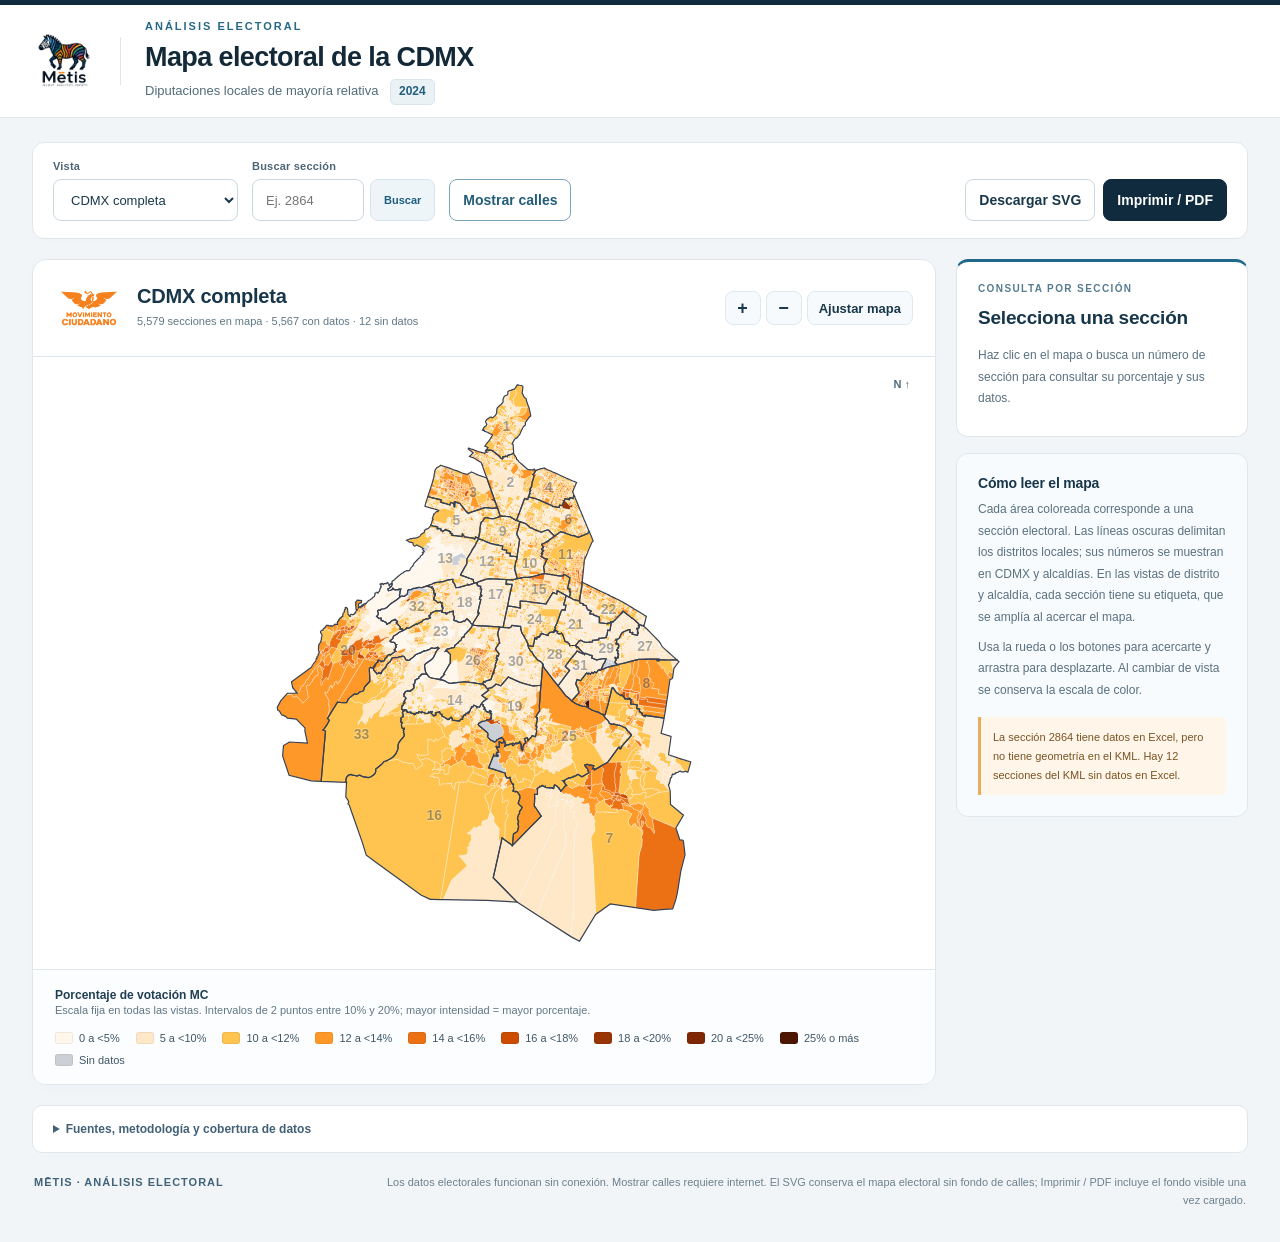
==== mapa-electoral.html @ 90e771ff "Update mapa-electoral.html" ====
<!doctype html>
<html lang="es"><head><meta charset="utf-8"><meta name="viewport" content="width=device-width, initial-scale=1"><title>Metis · Mapa electoral CDMX 2024</title>
<style>
:root{font-family:Inter,'Segoe UI',Arial,sans-serif;color:#142938;background:#f2f5f7;font-size:14px;font-synthesis:none;--navy:#102b3d;--blue:#22688d;--orange:#f5821f;--line:#dfe7ed}*{box-sizing:border-box}body{margin:0}button,input,select{font:inherit}button{cursor:pointer}button,select,input{border:1px solid #cbd8e1;background:#fff;color:#19384b;border-radius:8px;min-height:42px;padding:10px 13px}button{font-weight:600;transition:background .15s,border-color .15s}button:hover{background:#edf4f8;border-color:#8caebf}button:focus-visible,input:focus-visible,select:focus-visible,summary:focus-visible{outline:3px solid #3281a8;outline-offset:3px}button:disabled{opacity:.6;cursor:wait}[hidden]{display:none!important}
.app-header{background:#fff;border-top:5px solid var(--navy);border-bottom:1px solid var(--line)}.header-inner{max-width:1680px;margin:auto;padding:12px 32px;display:flex;justify-content:space-between;align-items:center;gap:24px}.brand-group{display:flex;align-items:center;gap:24px;min-width:0}.metis-logo{width:64px;height:64px;object-fit:contain;flex-shrink:0}.brand-divider{width:1px;height:48px;background:var(--line)}.eyebrow{font-size:11px;font-weight:700;letter-spacing:2px;color:#276887}h1{font-size:27px;font-weight:650;letter-spacing:-.6px;margin:8px 0 6px;line-height:1.2}p{line-height:1.65;color:#526c7a;margin:8px 0}.header-title p{font-size:13px;margin:0}.year-tag{display:inline-block;background:#eaf2f6;border:1px solid #d8e7ee;color:#245f7e;border-radius:5px;font-weight:650;font-size:12px;padding:2px 8px;margin-left:8px}.client-brand{display:flex;flex-direction:column;align-items:center;flex-shrink:0}.client-brand img{width:134px;height:102px;object-fit:cover}.client-brand span{font-size:9px;letter-spacing:1.6px;color:#6b7d89;font-weight:650}
.shell{max-width:1680px;margin:auto;padding:24px 32px 12px}.controls{display:flex;align-items:end;gap:14px;flex-wrap:wrap;background:#fff;border:1px solid var(--line);border-radius:12px;padding:17px 20px;margin-bottom:20px;box-shadow:0 2px 5px #19384b03}label{display:flex;flex-direction:column;gap:7px;font-size:11px;font-weight:650;color:#4d6575;letter-spacing:.2px}select{min-width:185px;font-size:13px;font-weight:500;max-width:100%}input{font-size:13px;font-weight:500}#search{width:112px}.search{display:flex;gap:6px}#search-btn{background:#eef5f9;border-color:#d7e5ee;color:#1c5d80}.control-actions{display:flex;gap:8px;margin-left:auto;flex-wrap:wrap}#print{background:var(--navy);border-color:var(--navy);color:#fff}#print:hover{background:#225269}#export{background:transparent}#streets-toggle{background:#fff;border-color:#7ca4b8;color:#235c79}#streets-toggle[aria-pressed="true"]{background:#e6f1f7;border-color:#2b789c;color:#174d69}#street-controls{min-width:165px}#street-controls .opacity-caption{display:flex;gap:6px;align-items:center}#opacity-value{color:#1e668b;font-variant-numeric:tabular-nums}#color-opacity{width:175px;min-height:18px;padding:0;accent-color:#22688d}
.layout{display:grid;grid-template-columns:minmax(0,1fr) 292px;gap:20px;align-items:start}.map-panel{background:#fff;border:1px solid var(--line);border-radius:14px;overflow:hidden;box-shadow:0 4px 18px #102b3d04}.map-head{display:flex;justify-content:space-between;align-items:center;gap:16px;padding:18px 22px;border-bottom:1px solid var(--line)}h2{font-size:17px;font-weight:650;letter-spacing:-.2px;margin:0;color:#17364a}.map-head h2{font-size:20px}.small{font-size:11px;color:#607785;line-height:1.6}#coverage{margin-top:5px;font-variant-numeric:tabular-nums}.map-tools{display:flex;gap:5px;flex-shrink:0}.map-tools button{min-height:34px;padding:6px 11px;font-size:13px;background:#f7fafc;border-color:#e0e8ed}.map-tools #zoom-in,.map-tools #zoom-out{font-size:18px;line-height:1;width:36px}.canvas{position:relative;background:#fff}#map{display:block;position:relative;z-index:1;width:100%;height:clamp(560px,68vh,800px);touch-action:none;cursor:grab}#map:active{cursor:grabbing}#street-background{position:absolute;inset:0;pointer-events:none}.section{stroke:#f8f8f8;stroke-width:.35;vector-effect:non-scaling-stroke;fill-rule:evenodd}.section:hover,.section.selected{stroke:#102b3d;stroke-width:1.7}.district{fill:none;stroke:#374151;stroke-width:1.2;vector-effect:non-scaling-stroke;pointer-events:none;fill-rule:evenodd}.north{position:absolute;right:18px;top:16px;font-size:11px;font-weight:600;color:#536b7a;z-index:2;background:#ffffffdd;padding:5px 7px;border-radius:5px}.legend{padding:16px 22px 18px;border-top:1px solid var(--line);background:#fcfdfe}.legend-title{font-size:12px;font-weight:650;color:#203f53}.legend-items{display:flex;flex-wrap:wrap;gap:10px 16px;margin-top:12px;font-size:11px;color:#3f5767}.legend-items span{display:flex;gap:6px;align-items:center;white-space:nowrap}.swatch{width:18px;height:12px;border-radius:3px;display:inline-block;border:1px solid #00000010}
.side{display:flex;flex-direction:column;gap:16px}.box{background:#fff;border:1px solid var(--line);border-radius:12px;padding:21px}.section-card{border-top:3px solid #22688d}.section-kicker{font-size:10px;letter-spacing:1.4px;color:#557b92;font-weight:650;display:block;margin-bottom:13px}.section-card h2{font-size:19px}.value{font-size:42px;line-height:1.15;letter-spacing:-1.5px;font-weight:650;color:#c15711;margin:18px 0 7px;font-variant-numeric:tabular-nums}.detail-line{display:flex;justify-content:space-between;gap:12px;padding:12px 0;border-bottom:1px solid #edf1f4;font-size:12px;color:#5c7281}.detail-line strong{text-align:right;color:#213f52;font-weight:600;font-variant-numeric:tabular-nums}.detail-line:last-child{border:0}.hint{font-size:12px;color:#5a7180;line-height:1.8}.empty-detail{padding:16px 0 5px}.empty-detail .hint{margin:0}.help-box{background:#f8fbfd}.help-box h2{font-size:14px}.warning{background:#fff6e9;border-left:3px solid #e6ac5f;color:#795325;border-radius:0 6px 6px 0;padding:11px 12px;margin-top:16px;font-size:11px;line-height:1.7}.street-credit{position:absolute;right:6px;bottom:5px;background:#fffffff0;padding:4px 7px;font-size:10px;line-height:1.5;color:#263442;z-index:2;max-width:100%}.street-credit a{color:#245478}.street-info{font-size:11px;line-height:1.5;padding:9px 22px;background:#edf5f9;color:#315a70}.street-info button{padding:3px 7px;min-height:26px;margin-left:6px;font-size:11px}
details{margin-top:20px;background:#fff;border:1px solid var(--line);border-radius:10px;padding:16px 20px}summary{cursor:pointer;font-size:12px;font-weight:600;color:#426177}details p{font-size:12px;line-height:1.8;max-width:1150px}footer{display:flex;justify-content:space-between;gap:24px;align-items:start;padding:20px 2px;font-size:11px;line-height:1.7;color:#6c818f}footer .footer-brand{white-space:nowrap;font-weight:650;letter-spacing:1px;color:#426378}footer .footer-note{max-width:860px;text-align:right}
@media(min-width:1500px){.header-inner,.shell{padding-left:40px;padding-right:40px}.layout{grid-template-columns:minmax(0,1fr) 310px}}@media(max-width:1150px){.control-actions{margin-left:0}.header-inner,.shell{padding-left:22px;padding-right:22px}.layout{grid-template-columns:minmax(0,1fr) 260px}.brand-group{gap:16px}h1{font-size:24px}.metis-logo{width:60px;height:60px}}@media(max-width:900px){.layout{grid-template-columns:1fr}.side{display:grid;grid-template-columns:1fr 1fr}.client-brand img{width:108px;height:88px}#map{height:560px}.map-head h2{font-size:19px}}@media(max-width:620px){.header-inner{padding:14px 16px;gap:10px}.brand-group{gap:12px}.brand-divider{display:none}.metis-logo{width:54px;height:54px}.eyebrow{font-size:9px;letter-spacing:1px}h1{font-size:18px;letter-spacing:-.2px}.header-title p{font-size:11px}.year-tag{margin-left:0;margin-top:4px}.client-brand{display:none}.shell{padding:15px 14px}.controls{padding:15px;gap:14px}.controls>label,select{width:100%}.controls .search input{flex:1;width:auto}.control-actions{width:100%}.control-actions button{flex:1;font-size:12px}.controls #street-controls{width:100%}#color-opacity{width:100%}.side{display:flex}.map-head{padding:16px;align-items:start;flex-direction:column;gap:12px}#map{height:480px}.legend{padding:15px}.legend-items{gap:10px 12px}.box{padding:19px}.street-credit{font-size:9px}footer{flex-direction:column;gap:8px}footer .footer-note{text-align:left}}@media print{body{background:#fff}.header-inner{padding:4px 10px}.metis-logo{width:64px;height:64px}.client-brand{display:flex}.client-brand img{width:100px;height:80px}.brand-divider{height:50px}h1{font-size:21px}.shell{padding:0}.controls,.map-tools,details,footer,.side{display:none}.layout{display:block}.map-panel{border:0;box-shadow:none}.map-head{padding:10px 15px}#map{height:680px}.legend{break-inside:avoid}.app-header{border-top:3px solid #102b3d}*{-webkit-print-color-adjust:exact;print-color-adjust:exact}}
.map-heading{display:flex;align-items:center;gap:14px;min-width:0}.map-heading>div{min-width:0}.map-heading #mc-logo{width:68px;height:60px;object-fit:cover;flex-shrink:0}@media(max-width:620px){.map-heading{gap:10px}.map-heading #mc-logo{width:56px;height:50px}.map-heading h2{font-size:18px}}@media print{.map-heading #mc-logo{width:56px;height:48px}}

/* Distribución del mapa dentro de Metis. */
html.metis-embedded .app-header{display:none}
html.metis-embedded .shell{max-width:none;width:100%;height:100vh;height:100dvh;display:flex;flex-direction:column;padding:12px 14px 8px}
html.metis-embedded .controls{flex-shrink:0;margin-bottom:12px;padding:12px 14px;gap:10px}
html.metis-embedded .layout{flex:1;min-height:0;grid-template-columns:minmax(0,1fr) 258px;gap:12px;align-items:stretch}
html.metis-embedded .map-panel{display:flex;flex-direction:column;min-height:0}
html.metis-embedded .map-head{flex-shrink:0;padding:12px 16px}
html.metis-embedded .canvas{flex:1;min-height:0}
html.metis-embedded #map{height:100%;min-height:0}
html.metis-embedded .legend{flex-shrink:0;padding:10px 16px}
html.metis-embedded .legend-items{margin-top:8px;gap:7px 12px}
html.metis-embedded .side{height:100%;overflow-y:auto;min-height:0}
html.metis-embedded .box{padding:17px}
html.metis-embedded .shell>details{flex-shrink:0;margin-top:8px;padding:10px 14px;max-height:24vh;overflow-y:auto}
html.metis-embedded footer{display:none}
@media(max-width:1050px),(max-height:650px){html.metis-embedded .shell{height:auto;min-height:100vh}html.metis-embedded .layout{display:grid;grid-template-columns:1fr;flex:none}html.metis-embedded .canvas{flex:none;min-height:430px}html.metis-embedded #map{height:60vh;min-height:430px}html.metis-embedded .side{height:auto;display:grid;grid-template-columns:1fr 1fr;overflow:visible}html.metis-embedded .shell>details{max-height:none}}
@media(max-width:620px){html.metis-embedded .shell{padding:10px}html.metis-embedded .side{display:flex}html.metis-embedded .map-head{flex-direction:column}}
@media print{html.metis-embedded .app-header{display:block}html.metis-embedded .shell{height:auto;display:block;padding:0}html.metis-embedded .layout{display:block}html.metis-embedded .canvas{min-height:0}html.metis-embedded #map{height:680px}html.metis-embedded .side,html.metis-embedded .shell>details{display:none}}
</style><script>if(new URLSearchParams(location.search).get("integrado")==="1")document.documentElement.classList.add("metis-embedded");</script></head><body>
<header class="app-header"><div class="header-inner"><div class="brand-group"><img id="metis-logo" class="metis-logo" src="[data-uri]" alt="Metis · Insight, Analytics, Growth"><div class="brand-divider"></div><div class="header-title"><span class="eyebrow">ANÁLISIS ELECTORAL</span><h1>Mapa electoral de la CDMX</h1><p>Diputaciones locales de mayoría relativa <span class="year-tag">2024</span></p></div></div></div></header>
<main class="shell">
<div class="controls">
<label>Vista<select id="mode"><option value="city">CDMX completa</option><option value="district">Distrito local</option><option value="borough">Alcaldía</option></select></label>
<label id="territory-wrap" hidden>Territorio<select id="territory"></select></label>
<label>Buscar sección<div class="search"><input id="search" type="number" min="1" step="1" placeholder="Ej. 2864" aria-label="Número de sección"><button id="search-btn">Buscar</button></div></label>
<button id="streets-toggle" aria-pressed="false">Mostrar calles</button><label id="street-controls" hidden><span class="opacity-caption">Intensidad del color <span id="opacity-value">45%</span></span><input id="color-opacity" type="range" min="0" max="100" value="45" step="5" aria-label="Intensidad del color electoral"></label><div class="control-actions"><button id="export">Descargar SVG</button><button id="print">Imprimir / PDF</button></div>
</div>
<div class="layout"><section class="map-panel">
<div class="map-head"><div class="map-heading"><img id="mc-logo" src="[data-uri]" alt="Movimiento Ciudadano"><div><h2 id="map-title">CDMX completa</h2><div class="small" id="coverage"></div></div></div><div class="map-tools"><button id="zoom-in" aria-label="Acercar">+</button><button id="zoom-out" aria-label="Alejar">−</button><button id="reset">Ajustar mapa</button></div></div>
<div class="canvas"><div id="street-background" hidden aria-hidden="true"></div><svg id="map" xmlns="http://www.w3.org/2000/svg" role="img" aria-label="Mapa de secciones electorales coloreadas según el porcentaje de la columna K"><defs><clipPath id="borough-clip" clipPathUnits="userSpaceOnUse"></clipPath></defs><g id="sections"></g><g id="districts"></g><g id="labels"></g></svg><span class="north">N ↑</span><span id="street-credit" class="street-credit" hidden><a href="https://openfreemap.org/" target="_blank" rel="noopener">OpenFreeMap</a> · © <a href="https://openmaptiles.org/" target="_blank" rel="noopener">OpenMapTiles</a> · Datos © <a href="https://www.openstreetmap.org/copyright" target="_blank" rel="noopener">OpenStreetMap contributors</a></span></div><div id="street-info" class="street-info" hidden><span id="street-status" role="status">Acércate para leer los nombres de las calles.</span><button id="retry-streets" hidden>Reintentar</button></div>
<div class="legend"><strong class="legend-title">Porcentaje de votación MC</strong><div class="small">Escala fija en todas las vistas. Intervalos de 2 puntos entre 10% y 20%; mayor intensidad = mayor porcentaje.</div><div class="legend-items" id="legend"></div></div>
</section><aside class="side">
<section class="box section-card" aria-live="polite"><span class="section-kicker">CONSULTA POR SECCIÓN</span><h2 id="detail-title">Selecciona una sección</h2><div id="detail" class="empty-detail"><p class="hint">Haz clic en el mapa o busca un número de sección para consultar su porcentaje y sus datos.</p></div></section>
<section class="box help-box"><h2>Cómo leer el mapa</h2><p class="hint">Cada área coloreada corresponde a una sección electoral. Las líneas oscuras delimitan los distritos locales; sus números se muestran en CDMX y alcaldías. En las vistas de distrito y alcaldía, cada sección tiene su etiqueta, que se amplía al acercar el mapa.</p><p class="hint">Usa la rueda o los botones para acercarte y arrastra para desplazarte. Al cambiar de vista se conserva la escala de color.</p><div class="warning">La sección 2864 tiene datos en Excel, pero no tiene geometría en el KML. Hay 12 secciones del KML sin datos en Excel.</div></section>
</aside></div>
<details><summary>Fuentes, metodología y cobertura de datos</summary>
<p><b>Datos:</b> 2024_SEE_DIP_LOC_MR_CDMX_SEC.xlsx, hoja 2024_SEE_DIP_LOC_MR_CDMX_SEC. Sección: columna E. Valor del color: columna K, sin modificar. Los valores están expresados en puntos porcentuales: 6.73 significa 6.73%, no 673%.</p>
<p><b>Definición:</b> en las filas con votos válidos, K coincide con G ÷ H × 100 (PARTIDO ÷ NUM_VOTOS_VALIDOS). La columna G corresponde a Votos MC, según la identificación proporcionada por el usuario.</p>
<p><b>Geometría:</b> SECCION_ELECTORAL_PJ.kml y DISTRITO LOCAL.json. El KML incluye un campo de padrón con fecha 31/01/2025. Se usa la cartografía suministrada y no se presupone una equivalencia histórica completa con 2024. En las 5,567 secciones emparejadas coinciden el distrito local y la alcaldía de ambas fuentes.</p>
<p><b>Cobertura:</b> 5,568 filas únicas en Excel y 5,579 secciones únicas en KML. Coinciden 5,567 (99.98% de las filas del Excel). Sin geometría: 2864. Sin datos en Excel: 3178, 3895, 4002, 4989, 4992, 4993, 5545, 5626, 5627, 5628, 5629, 5630. El gris indica ausencia de datos, no cero votos.</p>
<p><b>Caso particular:</b> la sección 2497 tiene K = 0, pero también cero votos válidos y cero votos totales. Se conserva el cero de la columna K y se advierte al consultar esa sección.</p>
<p><b>Calles:</b> fondo servido por OpenFreeMap con datos de OpenStreetMap, cargado únicamente al activarlo y para el área visible. Acércate para leer nombres de calles y ajusta la intensidad del color. Es una referencia geográfica actual, no cartografía histórica de 2024. La posición de los límites electorales se mantiene según los archivos suministrados.</p><p><b>Vistas:</b> CDMX completa, distrito local o alcaldía muestran porcentajes por sección. No se promedian ni se agregan porcentajes. Las etiquetas se sitúan dentro de los polígonos. En alcaldías, los límites distritales se recortan al territorio seleccionado. Los límites de distrito proceden del JSON; la pertenencia territorial de cada sección procede del KML, contrastada con el Excel.</p>
</details><footer><span class="footer-brand">MĒTIS · ANÁLISIS ELECTORAL</span><span class="footer-note">Los datos electorales funcionan sin conexión. Mostrar calles requiere internet. El SVG conserva el mapa electoral sin fondo de calles; Imprimir / PDF incluye el fondo visible una vez cargado.</span></footer>
</main>
<script>
const DATA=[{"s":1,"d":5,"a":2,"name":"Azcapotzalco","k":6.728971962616822,"v":36,"valid":535,"total":549,"ln":777,"p":"M241.179,140.110L242.037,140.147L243.837,140.239L243.821,140.336L243.805,140.433L243.699,141.053L243.583,141.733L241.841,141.469L240.877,141.306L240.990,140.605L241.032,140.344L241.028,140.295L241.019,140.192L240.985,140.123L241.179,140.110Z","b":[240.8770276218064,140.11001339875656,243.83743544861147,141.73301601399726],"c":[242.97591,140.91573],"r":0.71715,"area":3.778708724788885},{"s":2,"d":5,"a":2,"name":"Azcapotzalco","k":8.885754583921015,"v":63,"valid":709,"total":732,"ln":1001,"p":"M243.837,140.239L245.567,140.416L247.342,140.586L247.326,140.685L247.309,140.784L247.227,141.274L247.170,141.612L247.058,142.276L246.474,142.196L245.315,142.018L244.932,141.963L243.583,141.733L243.699,141.053L243.805,140.433L243.821,140.336L243.837,140.239Z","b":[243.58332311651054,140.23865312309863,247.34226761920297,142.27645850224872],"c":[246.35848,141.33097],"r":0.83555,"area":5.7040594946811325},{"s":3,"d":5,"a":2,"name":"Azcapotzalco","k":10.875706214689265,"v":77,"valid":708,"total":719,"ln":1008,"p":"M247.342,140.586L249.123,140.693L250.020,140.603L250.004,140.707L249.987,140.812L249.911,141.297L249.795,142.032L249.689,142.705L248.811,142.562L248.148,142.454L247.822,142.401L247.058,142.276L247.170,141.612L247.227,141.274L247.309,140.784L247.326,140.685L247.342,140.586Z","b":[247.05803782700286,140.58604776372886,250.01993930020205,142.70453704561805],"c":[248.88609,141.62215],"r":0.93936,"area":4.973528247504873},{"s":4,"d":5,"a":2,"name":"Azcapotzalco","k":8.75,"v":63,"valid":720,"total":739,"ln":1038,"p":"M250.936,140.511L250.920,140.614L250.903,140.717L250.785,141.439L250.667,142.161L250.554,142.851L250.442,143.576L250.330,144.300L249.457,144.161L248.584,144.021L248.698,143.292L248.811,142.562L249.689,142.705L249.795,142.032L249.911,141.297L249.987,140.812L250.004,140.707L250.020,140.603L250.936,140.511Z","b":[248.58432459130597,140.51082756820688,250.93637638020994,144.30029742170154],"c":[249.70854,143.44915],"r":0.74246,"area":4.591294958303479},{"s":5,"d":5,"a":2,"name":"Azcapotzalco","k":5.434782608695652,"v":20,"valid":368,"total":377,"ln":1105,"p":"M250.936,140.511L252.702,140.587L253.903,140.664L254.096,140.676L254.136,140.785L254.177,140.894L253.980,140.878L252.680,140.778L252.612,141.149L252.521,141.648L252.433,142.131L252.345,142.613L252.239,143.114L251.397,142.983L250.554,142.851L250.667,142.161L250.785,141.439L250.903,140.717L250.920,140.614L250.936,140.511Z","b":[250.5540735612044,140.51082756820688,254.1768866348093,143.1143998579646],"c":[251.67205,141.43052],"r":0.87422,"area":4.593055256755179},{"s":6,"d":5,"a":2,"name":"Azcapotzalco","k":9.177215189873417,"v":58,"valid":632,"total":651,"ln":911,"p":"M250.554,142.851L251.397,142.983L252.239,143.114L252.161,143.598L252.080,144.099L252.066,144.182L252.001,144.587L251.404,144.812L251.141,144.912L251.100,144.929L251.037,144.975L250.536,145.374L250.165,145.316L249.296,145.178L249.373,144.693L249.457,144.161L250.330,144.300L250.442,143.576L250.554,142.851Z","b":[249.2958195582986,142.85113421481947,252.23900779970165,145.37430613281322],"c":[251.25028,143.90578],"r":0.84939,"area":4.37748667060805},{"s":7,"d":5,"a":2,"name":"Azcapotzalco","k":8,"v":40,"valid":500,"total":507,"ln":741,"p":"M247.058,142.276L247.822,142.401L248.148,142.454L248.811,142.562L248.698,143.292L248.584,144.021L248.509,144.562L247.508,144.401L246.757,144.268L246.832,143.774L246.948,143.007L247.058,142.276Z","b":[246.75745941200944,142.27645850224872,248.81105973361173,144.56151576063712],"c":[247.79319,143.33865],"r":0.88545,"area":3.5843482735472207},{"s":8,"d":5,"a":2,"name":"Azcapotzalco","k":10.780669144981413,"v":87,"valid":807,"total":826,"ln":1128,"p":"M243.583,141.733L244.932,141.963L245.315,142.018L246.474,142.196L247.058,142.276L246.948,143.007L246.832,143.774L246.212,143.685L245.656,143.639L245.084,143.609L244.512,143.579L244.217,143.564L244.044,143.561L243.545,143.554L243.287,143.481L243.464,142.440L243.479,142.356L243.583,141.733Z","b":[243.28716502320447,141.73301601399726,247.05803782700286,143.77402872472885],"c":[244.28144,142.7167],"r":0.8492,"area":5.737346724847157},{"s":9,"d":5,"a":2,"name":"Azcapotzalco","k":8.17717206132879,"v":48,"valid":587,"total":603,"ln":857,"p":"M240.877,141.306L241.841,141.469L243.583,141.733L243.479,142.356L243.161,142.430L241.682,142.887L241.618,142.907L241.393,142.977L240.810,143.157L240.799,142.779L240.794,142.579L240.829,142.025L240.877,141.306Z","b":[240.79390009640633,141.30560883018188,243.58332311651054,143.1568351807946],"c":[241.55663,142.16584],"r":0.72632,"area":3.2999876527646848},{"s":10,"d":5,"a":2,"name":"Azcapotzalco","k":10.426296866974834,"v":203,"valid":1947,"total":1984,"ln":2705,"p":"M240.922,140.121L240.985,140.123L241.019,140.192L241.028,140.295L241.032,140.344L240.990,140.605L240.877,141.306L240.829,142.025L240.794,142.579L240.799,142.779L240.810,143.157L240.797,143.980L240.788,144.553L240.780,145.064L240.696,145.056L240.613,145.048L240.083,144.995L239.585,144.925L239.270,144.905L239.079,144.937L238.954,144.992L238.818,145.109L238.667,145.250L238.558,145.419L238.504,145.572L238.469,145.716L238.449,145.834L238.465,146.030L238.504,146.210L238.629,146.640L238.039,145.587L237.900,145.317L237.787,145.052L237.608,144.632L236.980,142.917L236.957,142.848L236.845,142.506L236.533,141.733L236.493,141.634L236.453,141.536L236.511,141.516L236.636,141.473L237.043,141.334L237.430,141.201L237.811,141.071L238.218,140.945L238.607,140.799L240.126,140.318L240.495,140.201L240.922,140.121Z","b":[236.45296979731256,140.12071165403904,241.032181525199,146.64021151525958],"c":[238.90811,142.70559],"r":1.88355,"area":16.771934552689345},{"s":11,"d":5,"a":2,"name":"Azcapotzalco","k":13.596491228070175,"v":62,"valid":456,"total":467,"ln":638,"p":"M236.453,141.536L236.493,141.634L236.533,141.733L236.845,142.506L236.957,142.848L236.980,142.917L236.792,143.007L236.737,143.034L236.192,143.332L235.708,143.603L236.571,145.169L237.052,144.905L237.407,144.710L237.633,145.143L237.173,145.408L236.773,145.628L236.305,145.885L236.067,145.445L235.829,145.005L235.599,144.580L235.246,143.927L235.210,143.860L234.583,144.171L234.000,142.597L233.956,142.476L233.927,142.399L236.408,141.551L236.453,141.536Z","b":[233.92724699230882,141.53556309428313,237.63259426270622,145.88535466426038],"c":[235.09177,142.95434],"r":0.89483,"area":6.317070504035655},{"s":12,"d":5,"a":2,"name":"Azcapotzalco","k":10.250569476082005,"v":45,"valid":439,"total":446,"ln":618,"p":"M233.927,142.399L233.956,142.476L234.000,142.597L234.583,144.171L233.698,144.640L233.161,144.546L232.688,144.463L232.159,144.370L231.621,144.275L231.158,144.194L230.627,144.101L230.088,144.007L230.094,143.950L230.075,143.877L230.048,143.771L230.026,143.689L230.473,143.542L230.767,143.444L233.927,142.399Z","b":[230.02648578579965,142.39871101755853,234.58281343010867,144.63990022796133],"c":[233.34584,143.5994],"r":0.95726,"area":5.711264734760334},{"s":13,"d":5,"a":2,"name":"Azcapotzalco","k":7.352941176470588,"v":60,"valid":816,"total":822,"ln":1006,"p":"M230.026,143.689L230.048,143.771L230.075,143.877L230.094,143.950L230.088,144.007L229.916,145.631L230.363,145.713L230.439,145.727L230.539,145.745L230.978,145.826L231.446,145.911L231.882,145.991L231.988,146.010L232.058,146.023L231.871,147.588L231.721,147.562L231.276,147.484L230.810,147.403L230.331,147.319L230.197,147.296L229.741,147.216L229.273,147.135L228.819,147.055L228.654,147.026L228.216,146.950L227.741,146.867L227.844,145.982L227.864,145.901L227.922,145.583L228.250,144.782L228.119,144.528L228.032,144.556L227.093,144.857L227.064,144.762L227.035,144.667L227.733,144.439L228.034,144.341L230.026,143.689Z","b":[227.0345457101115,143.68942746587345,232.05815451311196,147.58795929197368],"c":[228.92821,146.00173],"r":1.0548,"area":9.623725347599247},{"s":14,"d":5,"a":2,"name":"Azcapotzalco","k":6.713780918727915,"v":38,"valid":566,"total":576,"ln":726,"p":"M230.088,144.007L230.627,144.101L231.158,144.194L231.621,144.275L232.159,144.370L232.688,144.463L233.161,144.546L233.698,144.640L233.516,146.291L233.409,146.271L232.979,146.192L232.511,146.106L232.058,146.023L231.988,146.010L231.882,145.991L231.446,145.911L230.978,145.826L230.539,145.745L230.439,145.727L230.363,145.713L229.916,145.631L230.088,144.007Z","b":[229.91590124730976,144.0066243550209,233.69818566641243,146.29077133025567],"c":[232.66397,145.29644],"r":0.82419,"area":6.017945943356608},{"s":15,"d":5,"a":2,"name":"Azcapotzalco","k":6.906906906906907,"v":46,"valid":666,"total":676,"ln":836,"p":"M233.698,144.640L234.153,145.367L234.243,145.509L234.434,145.814L234.693,146.228L234.725,146.279L234.863,146.500L234.948,146.636L235.205,147.045L235.221,147.072L235.340,147.260L235.228,148.174L235.075,148.147L234.761,148.093L234.722,148.086L234.528,148.052L233.970,147.955L233.411,147.856L233.247,147.828L232.815,147.753L232.337,147.669L231.871,147.588L232.058,146.023L232.511,146.106L232.979,146.192L233.409,146.271L233.516,146.291L233.698,144.640Z","b":[231.87081112330077,144.63990022796133,235.33952522750212,148.17421640071916],"c":[234.08838,147.02832],"r":0.93267,"area":6.305988197229453},{"s":16,"d":5,"a":2,"name":"Azcapotzalco","k":11.467324290998768,"v":93,"valid":811,"total":836,"ln":1076,"p":"M235.210,143.860L235.246,143.927L235.599,144.580L235.829,145.005L236.067,145.445L236.305,145.885L236.530,146.329L235.945,146.661L235.221,147.072L235.205,147.045L234.948,146.636L234.863,146.500L234.725,146.279L234.693,146.228L234.434,145.814L234.243,145.509L234.153,145.367L233.698,144.640L234.583,144.171L235.210,143.860Z","b":[233.69818566641243,143.86036891144977,236.5295000325034,147.07155989917737],"c":[234.88178,144.98303],"r":0.82095,"area":4.5619284708445775},{"s":17,"d":5,"a":2,"name":"Azcapotzalco","k":9.523809523809524,"v":44,"valid":462,"total":476,"ln":648,"p":"M236.980,142.917L237.608,144.632L237.787,145.052L237.900,145.317L238.039,145.587L237.909,145.656L237.879,145.672L237.833,145.697L237.441,145.906L237.050,146.116L236.557,146.380L236.530,146.329L236.305,145.885L236.773,145.628L237.173,145.408L237.633,145.143L237.407,144.710L237.052,144.905L236.571,145.169L235.708,143.603L236.192,143.332L236.737,143.034L236.792,143.007L236.980,142.917Z","b":[235.7077068242006,142.91709356466163,238.03878568359949,146.37965801004975],"c":[236.62302,143.88418],"r":0.66583,"area":3.3953760436415905},{"s":18,"d":5,"a":2,"name":"Azcapotzalco","k":9.6,"v":60,"valid":625,"total":635,"ln":850,"p":"M243.479,142.356L243.464,142.440L243.287,143.481L243.545,143.554L244.044,143.561L244.217,143.564L244.512,143.579L245.084,143.609L245.656,143.639L245.503,144.599L245.497,144.636L245.472,144.790L245.469,144.810L245.465,144.837L245.433,145.036L244.872,144.908L244.312,144.781L243.849,144.675L243.560,144.609L243.157,144.518L242.820,144.441L242.715,144.417L242.400,144.345L241.969,144.247L241.523,144.145L241.445,144.127L240.797,143.980L240.810,143.157L241.393,142.977L241.618,142.907L241.682,142.887L243.161,142.430L243.479,142.356Z","b":[240.79701230340333,142.35601514938753,245.65631693090495,145.03603715095232],"c":[242.45791,143.5157],"r":0.82138,"area":6.569801899728191},{"s":19,"d":5,"a":2,"name":"Azcapotzalco","k":11.620294599018003,"v":71,"valid":611,"total":630,"ln":847,"p":"M245.656,143.639L246.212,143.685L246.832,143.774L246.757,144.268L247.508,144.401L248.509,144.562L248.432,145.047L248.316,145.781L248.298,145.897L248.291,145.943L248.285,145.979L248.282,146.002L248.276,146.039L248.269,146.079L247.803,146.032L247.629,145.893L247.323,145.695L246.602,145.229L246.021,144.853L245.982,145.070L245.964,145.170L245.433,145.036L245.465,144.837L245.469,144.810L245.472,144.790L245.497,144.636L245.503,144.599L245.656,143.639Z","b":[245.43310486200198,143.63892799543828,248.50914660571277,146.07924173363062],"c":[247.72211,145.12944],"r":0.68529,"area":4.016039608628489},{"s":20,"d":5,"a":2,"name":"Azcapotzalco","k":8.704883227176222,"v":41,"valid":471,"total":488,"ln":728,"p":"M248.584,144.021L249.457,144.161L249.373,144.693L249.296,145.178L250.165,145.316L250.109,145.683L250.044,146.098L250.030,146.193L250.015,146.288L249.927,146.861L249.059,146.726L249.144,146.195L248.269,146.079L248.276,146.039L248.282,146.002L248.285,145.979L248.291,145.943L248.298,145.897L248.316,145.781L248.432,145.047L248.509,144.562L248.584,144.021Z","b":[248.26936008270195,144.0213588988736,250.16529477530014,146.86054777735626],"c":[248.91234,145.59068],"r":0.559,"area":3.187306273750437},{"s":21,"d":5,"a":2,"name":"Azcapotzalco","k":9.200603318250376,"v":61,"valid":663,"total":690,"ln":1033,"p":"M252.001,144.587L252.844,144.735L252.374,146.130L252.293,146.384L252.656,146.432L252.658,146.514L252.662,146.611L252.198,146.554L251.734,146.498L251.389,146.456L250.821,146.386L250.746,146.377L250.418,146.337L250.015,146.288L250.030,146.193L250.044,146.098L250.109,145.683L250.165,145.316L250.536,145.374L251.037,144.975L251.100,144.929L251.141,144.912L251.404,144.812L252.001,144.587Z","b":[250.0150089215083,144.58694260865013,252.84413220011004,146.61081010613634],"c":[251.63954,145.63203],"r":0.84787,"area":3.793537152647332},{"s":22,"d":5,"a":2,"name":"Azcapotzalco","k":8.37138508371385,"v":55,"valid":657,"total":671,"ln":979,"p":"M250.015,146.288L250.418,146.337L250.746,146.377L250.821,146.386L251.389,146.456L251.734,146.498L251.727,147.165L251.722,147.675L251.734,148.190L250.496,147.988L249.981,147.904L249.933,147.896L249.844,147.881L249.794,147.873L249.711,147.850L248.890,147.725L248.976,147.215L248.995,147.101L249.014,146.993L249.030,146.898L249.059,146.726L249.927,146.861L250.015,146.288Z","b":[248.89003125269937,146.28808824876614,251.73423832590913,148.18974546231402],"c":[250.86764,147.2167],"r":0.81858,"area":3.9315264120341453},{"s":23,"d":5,"a":2,"name":"Azcapotzalco","k":11.301369863013699,"v":66,"valid":584,"total":597,"ln":834,"p":"M250.496,147.988L251.734,148.190L251.746,148.691L251.758,149.199L251.770,149.696L251.796,150.782L251.797,150.831L251.798,150.884L251.800,150.930L251.801,151.003L251.699,151.035L251.366,151.137L249.956,151.485L249.967,151.412L249.977,151.350L249.990,151.264L250.040,150.940L250.117,150.444L250.193,149.948L250.270,149.453L250.346,148.956L250.382,148.723L250.400,148.607L250.421,148.476L250.496,147.988Z","b":[249.9563684282009,147.98760652028432,251.80131335051215,151.48548660264714],"c":[250.96082,150.36507],"r":0.82234,"area":4.851467331573076},{"s":24,"d":5,"a":2,"name":"Azcapotzalco","k":11.34185303514377,"v":71,"valid":626,"total":642,"ln":851,"p":"M248.890,147.725L249.711,147.850L249.794,147.873L249.844,147.881L249.933,147.896L249.981,147.904L250.496,147.988L250.421,148.476L250.400,148.607L250.382,148.723L250.346,148.956L250.270,149.453L250.193,149.948L250.117,150.444L249.375,150.314L248.495,150.182L248.577,149.673L248.656,149.185L248.732,148.710L248.814,148.198L248.890,147.725Z","b":[248.4954853765089,147.72543002529346,250.49605420291243,150.44352426884143],"c":[249.4533,149.38177],"r":0.81765,"area":4.06136492504811},{"s":25,"d":5,"a":2,"name":"Azcapotzalco","k":9.815950920245399,"v":48,"valid":489,"total":498,"ln":669,"p":"M248.051,149.084L248.656,149.185L248.577,149.673L248.495,150.182L249.375,150.314L250.117,150.444L250.040,150.940L249.990,151.264L249.977,151.350L249.967,151.412L249.956,151.485L249.679,151.546L249.445,151.570L249.230,151.567L247.662,151.365L247.673,151.303L247.690,151.201L247.883,150.070L248.051,149.084Z","b":[247.6624802950056,149.08434598460008,250.11660698760352,151.569943146289],"c":[248.45262,150.82232],"r":0.63938,"area":3.4602344926570368},{"s":26,"d":5,"a":2,"name":"Azcapotzalco","k":10.641891891891891,"v":63,"valid":592,"total":596,"ln":809,"p":"M246.787,148.889L247.643,149.021L248.051,149.084L247.883,150.070L247.690,151.201L247.673,151.303L247.662,151.365L246.370,151.196L246.380,151.125L246.395,151.019L246.469,150.617L246.609,149.855L246.686,149.437L246.787,148.889Z","b":[246.37043103660972,148.888888899015,248.05130071619885,151.36506598421693],"c":[247.14316,150.5429],"r":0.64978,"area":3.0136553972406546},{"s":27,"d":5,"a":2,"name":"Azcapotzalco","k":9.70724191063174,"v":63,"valid":649,"total":666,"ln":935,"p":"M245.367,148.641L246.787,148.889L246.686,149.437L246.609,149.855L246.469,150.617L246.395,151.019L246.380,151.125L246.370,151.196L244.978,150.922L244.993,150.841L245.009,150.741L245.273,149.193L245.367,148.641Z","b":[244.9784264669006,148.64115952082648,246.78744729050095,151.19554844344384],"c":[245.95278,149.46934],"r":0.71524,"area":3.3212426783029514},{"s":28,"d":5,"a":2,"name":"Azcapotzalco","k":10.574018126888218,"v":245,"valid":2317,"total":2361,"ln":3191,"p":"M242.820,144.441L243.157,144.518L243.560,144.609L243.849,144.675L244.312,144.781L244.872,144.908L245.433,145.036L245.964,145.170L245.982,145.070L246.021,144.853L246.602,145.229L247.323,145.695L247.629,145.893L247.803,146.032L248.269,146.079L249.144,146.195L249.059,146.726L249.030,146.898L249.014,146.993L248.995,147.101L248.976,147.215L248.890,147.725L248.814,148.198L248.732,148.710L248.656,149.185L248.051,149.084L247.643,149.021L246.787,148.889L245.367,148.641L245.273,149.193L245.009,150.741L244.993,150.841L244.978,150.922L244.034,150.692L243.643,150.574L242.939,150.418L242.418,150.353L242.131,150.353L241.778,150.418L241.442,150.519L241.402,150.460L241.375,150.421L241.361,150.400L241.348,150.381L241.324,150.347L241.207,150.175L241.055,149.954L240.784,149.559L240.782,149.399L240.780,149.239L240.766,147.866L240.760,147.376L240.758,147.194L242.174,147.404L243.057,147.622L243.081,145.985L243.129,145.555L243.660,145.624L243.694,145.438L242.720,145.316L242.820,144.441Z","b":[240.75838866821186,144.44067493324474,249.14440295930262,150.92189115031942],"c":[245.01691,146.82958],"r":1.81511,"area":31.960244423233235},{"s":29,"d":5,"a":2,"name":"Azcapotzalco","k":10.612855007473842,"v":71,"valid":669,"total":684,"ln":905,"p":"M240.797,143.980L241.445,144.127L241.523,144.145L241.969,144.247L242.400,144.345L242.715,144.417L242.820,144.441L242.720,145.316L243.694,145.438L243.660,145.624L243.129,145.555L243.081,145.985L243.057,147.622L242.174,147.404L240.758,147.194L240.778,145.256L240.780,145.064L240.788,144.553L240.797,143.980Z","b":[240.75838866821186,143.97970960109888,243.69413974180532,147.6217602163597],"c":[241.92039,146.19197],"r":1.15188,"area":7.087888413308974},{"s":30,"d":5,"a":2,"name":"Azcapotzalco","k":12.340764331210192,"v":155,"valid":1256,"total":1288,"ln":1693,"p":"M239.270,144.905L239.585,144.925L240.083,144.995L240.613,145.048L240.696,145.056L240.780,145.064L240.778,145.256L240.758,147.194L240.760,147.376L240.766,147.866L240.780,149.239L240.782,149.399L240.784,149.559L240.546,149.222L240.312,149.229L240.211,149.231L239.443,149.301L238.748,149.357L238.834,149.537L238.032,150.226L237.874,150.360L237.747,150.156L237.996,149.937L238.373,149.604L238.319,149.503L238.243,149.502L238.028,149.104L237.744,148.578L237.475,148.079L237.239,147.644L236.998,147.197L236.765,146.766L236.557,146.380L237.050,146.116L237.441,145.906L237.833,145.697L237.879,145.672L237.909,145.656L238.039,145.587L238.629,146.640L238.504,146.210L238.465,146.030L238.449,145.834L238.469,145.716L238.504,145.572L238.558,145.419L238.667,145.250L238.818,145.109L238.954,144.992L239.079,144.937L239.270,144.905Z","b":[236.55659226579928,144.90524918385563,240.78391542160205,150.3601477338816],"c":[239.34146,147.87774],"r":1.42422,"area":14.246024834330456},{"s":31,"d":5,"a":2,"name":"Azcapotzalco","k":9.75975975975976,"v":65,"valid":666,"total":678,"ln":902,"p":"M236.530,146.329L236.557,146.380L236.765,146.766L236.998,147.197L237.239,147.644L237.475,148.079L237.744,148.578L238.028,149.104L238.243,149.502L238.319,149.503L238.373,149.604L237.996,149.937L237.747,150.156L237.730,150.049L237.747,149.800L237.510,149.383L237.214,148.863L236.938,148.377L236.691,147.941L236.062,148.312L235.777,147.897L235.731,147.830L235.491,147.481L235.340,147.260L235.221,147.072L235.945,146.661L236.530,146.329Z","b":[235.22121702340826,146.32949518072564,238.37333520000925,150.15620194677467],"c":[236.27409,147.36091],"r":0.71154,"area":3.5725045244107605},{"s":32,"d":5,"a":2,"name":"Azcapotzalco","k":6.779661016949152,"v":36,"valid":531,"total":540,"ln":739,"p":"M235.340,147.260L235.491,147.481L235.731,147.830L235.777,147.897L236.062,148.312L236.691,147.941L236.938,148.377L237.214,148.863L237.510,149.383L237.747,149.800L237.730,150.049L237.747,150.156L237.874,150.360L237.756,150.357L237.636,150.349L237.548,150.325L237.342,150.291L237.240,150.131L236.444,149.986L235.986,149.910L235.678,149.855L235.522,149.828L235.338,149.794L235.049,149.744L235.228,148.174L235.340,147.260Z","b":[235.04857150990688,147.26045187151976,237.8737266372042,150.3601477338816],"c":[236.37034,149.10695],"r":0.85258,"area":4.434433804319269},{"s":33,"d":5,"a":2,"name":"Azcapotzalco","k":7.984031936127744,"v":40,"valid":501,"total":516,"ln":680,"p":"M235.049,149.744L235.338,149.794L235.522,149.828L235.678,149.855L235.986,149.910L236.444,149.986L237.240,150.131L237.342,150.291L237.548,150.325L237.510,150.358L237.428,150.427L237.230,150.594L237.016,150.784L236.730,151.052L236.573,151.204L236.436,151.374L236.353,151.486L236.268,151.473L235.847,151.410L235.807,151.404L235.819,151.300L235.869,150.863L235.696,150.850L235.689,150.903L235.380,150.859L235.400,150.694L235.246,150.672L235.251,150.636L234.952,150.590L235.032,149.887L235.049,149.744Z","b":[234.95159062019866,149.74397968310222,237.54803183670958,151.48640574359524],"c":[236.37659,150.56955],"r":0.58587,"area":2.4824855714941805},{"s":34,"d":5,"a":2,"name":"Azcapotzalco","k":7.949790794979079,"v":38,"valid":478,"total":484,"ln":639,"p":"M233.411,147.856L233.970,147.955L234.528,148.052L234.722,148.086L234.761,148.093L235.075,148.147L235.228,148.174L235.049,149.744L235.032,149.887L234.952,150.590L234.851,151.466L234.694,151.437L234.143,151.335L233.590,151.234L233.066,151.140L233.185,150.099L233.288,150.105L233.379,150.110L233.448,150.111L233.516,150.110L233.576,150.107L233.651,150.102L233.715,150.097L233.770,150.091L233.828,150.080L233.896,150.065L233.952,150.049L233.996,150.030L234.040,150.011L234.091,149.983L234.134,149.955L234.172,149.928L234.204,149.902L234.228,149.872L234.245,149.845L234.261,149.809L234.275,149.768L234.285,149.730L234.290,149.690L234.295,149.649L234.293,149.598L234.285,149.542L234.269,149.487L234.244,149.436L234.208,149.380L234.164,149.322L234.111,149.267L234.042,149.203L233.969,149.153L233.898,149.107L233.827,149.069L233.727,149.026L233.593,148.976L233.444,148.936L233.303,148.913L233.411,147.856Z","b":[233.0655891862108,147.85612206547376,235.22836785450352,151.46557931846473],"c":[234.24567,150.66191],"r":0.67934,"area":5.02153358409123},{"s":35,"d":5,"a":2,"name":"Azcapotzalco","k":4.885496183206107,"v":32,"valid":655,"total":661,"ln":817,"p":"M230.810,147.403L231.276,147.484L231.721,147.562L231.871,147.588L232.337,147.669L232.815,147.753L233.247,147.828L233.411,147.856L233.303,148.913L233.444,148.936L233.593,148.976L233.727,149.026L233.827,149.069L233.898,149.107L233.969,149.153L234.042,149.203L234.111,149.267L234.164,149.322L234.208,149.380L234.244,149.436L234.269,149.487L234.285,149.542L234.293,149.598L234.295,149.649L234.290,149.690L234.285,149.730L234.275,149.768L234.261,149.809L234.245,149.845L234.228,149.872L234.204,149.902L234.172,149.928L234.134,149.955L234.091,149.983L234.040,150.011L233.996,150.030L233.952,150.049L233.896,150.065L233.828,150.080L233.770,150.091L233.715,150.097L233.651,150.102L233.576,150.107L233.516,150.110L233.448,150.111L233.379,150.110L233.288,150.105L233.185,150.099L233.066,151.140L232.907,151.112L232.446,151.030L231.977,150.947L231.521,150.866L231.349,150.836L231.517,149.286L231.535,149.118L231.106,149.043L230.630,148.960L230.810,147.403Z","b":[230.63011865050953,147.40289940334696,234.29535279051095,151.1403653972484],"c":[232.47734,149.43223],"r":0.97095,"area":8.164271458917938},{"s":36,"d":5,"a":2,"name":"Azcapotzalco","k":8.660130718954248,"v":53,"valid":612,"total":631,"ln":824,"p":"M229.741,147.216L230.197,147.296L230.331,147.319L230.810,147.403L230.630,148.960L231.106,149.043L231.535,149.118L231.517,149.286L231.349,150.836L230.920,150.759L230.461,150.681L229.985,150.596L229.851,150.572L229.383,150.488L229.386,150.467L229.560,148.928L229.577,148.768L229.741,147.216Z","b":[229.38337478800008,147.21614238062466,231.5347010083002,150.83560547249],"c":[230.33886,149.78229],"r":0.86332,"area":5.118549219852866},{"s":37,"d":5,"a":2,"name":"Azcapotzalco","k":8.928571428571429,"v":55,"valid":616,"total":627,"ln":793,"p":"M227.287,146.788L227.741,146.867L228.216,146.950L228.654,147.026L228.819,147.055L229.273,147.135L229.741,147.216L229.577,148.768L229.560,148.928L229.084,148.843L228.624,148.761L228.466,148.733L228.299,150.299L227.853,150.222L227.674,150.191L227.428,149.722L226.901,148.880L227.000,148.487L227.035,148.306L227.047,148.243L227.188,147.549L227.287,146.788Z","b":[226.90145638050296,146.78760492817673,229.74081922799883,150.2991262747273],"c":[228.08109,147.8781],"r":0.93749,"area":6.2055511795551865},{"s":38,"d":5,"a":2,"name":"Azcapotzalco","k":9.010600706713781,"v":51,"valid":566,"total":579,"ln":822,"p":"M228.119,144.528L228.250,144.782L227.922,145.583L227.864,145.901L227.844,145.982L227.741,146.867L227.287,146.788L227.188,147.549L227.047,148.243L227.035,148.306L227.000,148.487L226.901,148.880L226.750,148.723L224.486,146.378L224.014,145.890L223.933,145.806L223.856,145.733L223.940,145.694L227.035,144.667L227.064,144.762L227.093,144.857L228.032,144.556L228.119,144.528Z","b":[223.8562665752113,144.52821475376913,228.24959364351116,148.87957356443803],"c":[226.13016,146.28344],"r":1.24859,"area":9.01089616367608},{"s":39,"d":5,"a":2,"name":"Azcapotzalco","k":8.204518430439952,"v":69,"valid":841,"total":862,"ln":1163,"p":"M223.933,145.806L224.014,145.890L224.486,146.378L226.750,148.723L226.901,148.880L226.754,148.927L226.550,148.993L226.848,149.434L226.615,149.434L226.532,149.456L226.483,149.489L226.411,149.549L226.333,149.624L226.259,149.718L226.237,149.965L225.621,149.870L225.092,149.788L224.487,149.710L224.632,147.902L224.108,147.779L224.020,147.759L223.482,147.623L222.944,147.487L223.510,146.396L223.733,146.085L223.833,145.945L223.933,145.806Z","b":[222.94356915510605,145.80567663222246,226.90145638050296,149.96544177817123],"c":[225.53185,148.86863],"r":0.97455,"area":6.825273388531059},{"s":40,"d":5,"a":2,"name":"Azcapotzalco","k":9.982486865148863,"v":57,"valid":571,"total":579,"ln":739,"p":"M222.944,147.487L223.482,147.623L224.020,147.759L224.108,147.779L224.632,147.902L224.487,149.710L223.960,149.635L223.805,151.287L223.157,151.189L222.509,151.090L222.645,149.536L222.714,148.620L222.779,148.077L222.850,147.782L222.944,147.487Z","b":[222.50858304821008,147.4866257568283,224.6315761756108,151.28742866409084],"c":[223.64431,148.62984],"r":0.92503,"area":5.649623892444652},{"s":41,"d":5,"a":2,"name":"Azcapotzalco","k":10.869565217391305,"v":70,"valid":644,"total":653,"ln":871,"p":"M223.960,149.635L224.487,149.710L225.092,149.788L224.960,151.447L224.947,151.611L224.833,152.863L224.816,152.958L224.798,153.057L223.674,152.864L223.683,152.766L223.691,152.667L223.805,151.287L223.960,149.635Z","b":[223.67436349890113,149.63514116352962,225.09203085760987,153.05747370408062],"c":[224.36983,151.5201],"r":0.58176,"area":3.7693558686551114},{"s":42,"d":5,"a":2,"name":"Azcapotzalco","k":11.695906432748538,"v":60,"valid":513,"total":522,"ln":732,"p":"M225.092,149.788L225.621,149.870L226.237,149.965L226.105,151.512L226.095,151.630L225.973,153.066L225.963,153.180L225.957,153.257L224.798,153.057L224.816,152.958L224.833,152.863L224.947,151.611L224.960,151.447L225.092,149.788Z","b":[224.7976299066039,149.78774202731438,226.23700738350294,153.25682103595318],"c":[225.61218,150.50595],"r":0.57536,"area":3.7903830759787525},{"s":43,"d":5,"a":2,"name":"Azcapotzalco","k":12.336719883889696,"v":85,"valid":689,"total":703,"ln":899,"p":"M226.901,148.880L227.428,149.722L227.674,150.191L227.829,150.457L227.941,150.649L228.210,151.138L228.332,151.358L228.658,151.949L229.133,152.800L229.435,153.337L229.521,153.501L229.636,153.720L229.652,153.751L229.490,153.799L229.336,153.845L229.254,153.869L228.424,153.715L228.052,153.646L227.559,153.554L226.931,153.438L225.957,153.257L225.963,153.180L225.973,153.066L226.095,151.630L226.105,151.512L226.237,149.965L226.259,149.718L226.333,149.624L226.411,149.549L226.483,149.489L226.532,149.456L226.615,149.434L226.848,149.434L226.550,148.993L226.754,148.927L226.901,148.880Z","b":[225.95673531971272,148.87957356443803,229.65223045051175,153.8689341245081],"c":[227.32699,152.20257],"r":1.27586,"area":9.761286985580227},{"s":44,"d":5,"a":2,"name":"Azcapotzalco","k":9.015025041736227,"v":54,"valid":599,"total":605,"ln":777,"p":"M228.466,148.733L228.624,148.761L229.084,148.843L229.560,148.928L229.386,150.467L229.383,150.488L229.851,150.572L229.985,150.596L230.461,150.681L230.273,152.254L229.792,152.163L229.673,152.141L229.209,152.053L228.753,151.967L228.658,151.949L228.332,151.358L228.210,151.138L227.941,150.649L227.829,150.457L227.674,150.191L227.853,150.222L228.299,150.299L228.466,148.733Z","b":[227.67356220110457,148.7330795155649,230.46129244090707,152.25370037682296],"c":[229.56251,151.31854],"r":0.78593,"area":5.238730063294497},{"s":45,"d":5,"a":2,"name":"Azcapotzalco","k":6.259780907668231,"v":40,"valid":639,"total":656,"ln":860,"p":"M230.920,150.759L231.349,150.836L231.521,150.866L231.977,150.947L232.446,151.030L232.907,151.112L233.066,151.140L233.590,151.234L233.420,152.806L232.888,152.710L232.709,154.342L232.540,154.314L232.102,154.241L231.626,154.154L231.185,154.073L231.371,152.444L231.194,152.412L230.737,152.329L230.920,150.759Z","b":[230.73740472830195,150.75937128278747,233.59026087000245,154.34183837686214],"c":[232.2408,151.98385],"r":0.97228,"area":6.8223015111689165},{"s":46,"d":5,"a":2,"name":"Azcapotzalco","k":7.276119402985074,"v":39,"valid":536,"total":544,"ln":681,"p":"M233.590,151.234L234.143,151.335L234.694,151.437L234.851,151.466L234.668,153.032L234.866,153.066L235.010,153.091L235.548,153.185L235.649,153.203L235.572,153.388L235.074,154.591L235.011,154.750L234.708,155.519L234.531,155.970L234.487,156.078L234.417,156.254L234.119,156.223L234.346,155.893L234.482,154.661L234.337,154.638L233.800,154.554L233.986,152.908L233.420,152.806L233.590,151.234Z","b":[233.4201078549114,151.2335321016144,235.64872259440506,156.2542639742096],"c":[234.62267,153.77332],"r":0.72985,"area":4.944094018719625},{"s":47,"d":5,"a":2,"name":"Azcapotzalco","k":8.012326656394453,"v":52,"valid":649,"total":658,"ln":891,"p":"M234.952,150.590L235.251,150.636L235.246,150.672L235.400,150.694L235.380,150.859L235.689,150.903L235.696,150.850L235.869,150.863L235.819,151.300L235.807,151.404L235.847,151.410L236.268,151.473L236.353,151.486L236.273,151.622L236.214,151.765L236.188,151.829L236.091,152.073L235.991,152.335L235.911,152.548L235.746,152.951L235.649,153.203L235.548,153.185L235.010,153.091L234.866,153.066L234.668,153.032L234.851,151.466L234.952,150.590Z","b":[234.66788872410405,150.59008821724638,236.35312438010203,153.20301906789246],"c":[235.44416,151.9629],"r":0.64344,"area":2.7558682267663244},{"s":48,"d":5,"a":2,"name":"Azcapotzalco","k":11.538461538461538,"v":105,"valid":910,"total":931,"ln":1203,"p":"M240.546,149.222L240.784,149.559L241.055,149.954L241.207,150.175L241.324,150.347L241.348,150.381L241.361,150.400L241.375,150.421L241.402,150.460L241.442,150.519L241.302,150.580L241.164,150.651L241.017,150.743L240.855,150.853L240.707,150.964L240.581,151.078L240.414,151.254L240.315,151.378L240.295,151.403L240.188,151.564L240.083,151.734L239.986,151.912L239.967,151.950L239.885,152.110L239.775,152.328L239.734,152.410L239.615,152.635L239.578,152.705L239.493,152.864L239.419,153.023L239.330,153.170L239.297,153.223L239.227,153.338L239.108,153.512L238.998,153.652L238.937,153.720L238.884,153.681L238.845,153.653L238.812,153.628L238.735,153.572L237.726,152.960L236.842,152.444L237.075,151.975L237.105,151.915L237.367,151.386L237.533,151.052L237.702,150.798L237.707,150.654L237.708,150.610L237.706,150.570L237.702,150.537L237.696,150.501L237.684,150.461L237.669,150.423L237.636,150.349L237.756,150.357L237.874,150.360L238.032,150.226L238.834,149.537L238.748,149.357L239.443,149.301L240.211,149.231L240.312,149.229L240.546,149.222Z","b":[236.84246878050885,149.22230077848144,241.44248150410874,153.72007595863397],"c":[238.60341,151.79463],"r":1.28642,"area":10.961037011657027},{"s":49,"d":5,"a":2,"name":"Azcapotzalco","k":9.94475138121547,"v":54,"valid":543,"total":555,"ln":735,"p":"M236.842,152.444L237.726,152.960L238.735,153.572L238.812,153.628L238.845,153.653L238.884,153.681L238.937,153.720L238.796,153.865L238.627,154.024L238.472,154.159L238.453,154.176L238.435,154.193L238.271,154.343L238.013,154.572L237.970,154.610L237.855,154.710L237.686,154.862L237.548,154.997L237.469,154.950L237.430,154.928L237.348,154.879L237.274,154.835L236.756,154.493L236.034,154.016L236.298,153.502L236.563,152.987L236.842,152.444Z","b":[236.03354069010152,152.4438583014271,238.93731927820738,154.99705236202863],"c":[237.42872,153.84523],"r":0.91141,"area":3.8686596316729265},{"s":50,"d":5,"a":2,"name":"Azcapotzalco","k":12.242090784044017,"v":89,"valid":727,"total":745,"ln":1009,"p":"M236.034,154.016L236.756,154.493L237.274,154.835L237.348,154.879L237.430,154.928L237.469,154.950L237.548,154.997L237.439,155.102L237.418,155.127L237.327,155.232L237.233,155.353L237.148,155.479L237.070,155.639L237.004,155.780L236.944,155.960L236.927,156.011L236.868,156.262L236.772,156.708L236.708,157.033L236.639,157.370L236.611,157.508L236.536,157.877L236.486,158.121L236.395,158.535L236.318,158.523L236.280,158.518L236.261,158.515L236.186,158.504L235.992,158.470L235.674,158.415L235.048,158.303L235.063,158.188L235.084,158.015L235.096,157.918L235.152,157.591L235.179,157.437L235.265,157.052L235.400,156.451L235.558,155.748L235.563,155.726L235.731,154.995L235.734,154.867L235.739,154.673L235.828,154.449L235.866,154.367L236.034,154.016Z","b":[235.04805171930343,154.01645007267507,237.5478196345,158.53492747487326],"c":[236.44796,155.20785],"r":0.74635,"area":5.953820861981512},{"s":51,"d":5,"a":2,"name":"Azcapotzalco","k":10.262529832935561,"v":86,"valid":838,"total":851,"ln":1187,"p":"M237.548,150.325L237.636,150.349L237.669,150.423L237.684,150.461L237.696,150.501L237.702,150.537L237.706,150.570L237.708,150.610L237.707,150.654L237.702,150.798L237.533,151.052L237.367,151.386L237.105,151.915L237.075,151.975L236.842,152.444L236.563,152.987L236.298,153.502L236.034,154.016L235.866,154.367L235.828,154.449L235.739,154.673L235.734,154.867L235.731,154.995L235.563,155.726L235.558,155.748L235.400,156.451L235.265,157.052L235.179,157.437L235.152,157.591L235.096,157.918L235.084,158.015L235.063,158.188L235.048,158.303L234.846,158.268L234.474,158.204L234.370,158.185L233.941,158.107L233.223,157.979L232.672,157.876L232.776,157.868L232.961,157.862L233.057,157.852L233.171,157.823L233.238,157.805L233.441,157.723L233.597,157.629L233.715,157.544L233.796,157.465L233.839,157.426L234.036,157.170L234.117,157.007L234.260,156.659L234.417,156.254L234.487,156.078L234.531,155.970L234.708,155.519L235.011,154.750L235.074,154.591L235.572,153.388L235.649,153.203L235.746,152.951L235.911,152.548L235.991,152.335L236.091,152.073L236.188,151.829L236.214,151.765L236.273,151.622L236.353,151.486L236.436,151.374L236.573,151.204L236.730,151.052L237.016,150.784L237.230,150.594L237.428,150.427L237.510,150.358L237.548,150.325Z","b":[232.67167344280892,150.32527763733015,237.7083680057126,158.30326313100522],"c":[234.51999,157.57091],"r":0.62667,"area":7.409755671105813},{"s":52,"d":5,"a":2,"name":"Azcapotzalco","k":5.409582689335394,"v":35,"valid":647,"total":663,"ln":830,"p":"M232.888,152.710L233.420,152.806L233.986,152.908L233.800,154.554L234.337,154.638L234.482,154.661L234.346,155.893L234.119,156.223L233.935,156.192L233.630,156.140L233.057,156.043L232.526,155.952L232.352,155.923L231.914,155.848L232.102,154.241L232.540,154.314L232.709,154.342L232.888,152.710Z","b":[231.9136792933989,152.70986544889456,234.48220912000295,156.2231913174801],"c":[233.12246,155.14586],"r":0.89497,"area":5.684946658970148},{"s":53,"d":5,"a":2,"name":"Azcapotzalco","k":6.595365418894831,"v":37,"valid":561,"total":578,"ln":743,"p":"M230.461,150.681L230.920,150.759L230.737,152.329L231.194,152.412L231.371,152.444L231.185,154.073L230.993,155.670L230.842,155.647L230.690,155.623L230.642,155.537L230.448,155.187L229.691,153.821L229.652,153.751L229.636,153.720L229.521,153.501L229.435,153.337L229.133,152.800L228.658,151.949L228.753,151.967L229.209,152.053L229.673,152.141L229.792,152.163L230.273,152.254L230.461,150.681Z","b":[228.65768565471,150.68137521882454,231.37073428290478,155.67021936028686],"c":[230.37473,153.16605],"r":0.90787,"area":5.711485235617147},{"s":54,"d":5,"a":2,"name":"Azcapotzalco","k":9.782608695652174,"v":90,"valid":920,"total":936,"ln":1262,"p":"M222.509,151.090L223.157,151.189L223.805,151.287L223.691,152.667L223.683,152.766L223.674,152.864L224.798,153.057L225.957,153.257L226.931,153.438L227.559,153.554L228.052,153.646L228.424,153.715L229.254,153.869L229.336,153.845L229.490,153.799L229.652,153.751L229.691,153.821L230.448,155.187L230.642,155.537L230.690,155.623L230.944,156.079L231.334,156.778L231.346,156.800L231.516,157.105L231.789,157.595L231.834,157.676L231.870,157.741L231.657,157.703L231.476,157.670L231.388,157.654L231.256,157.630L231.066,157.598L229.696,157.365L228.875,157.218L225.386,156.594L224.230,156.387L223.123,156.189L222.914,156.152L222.267,156.030L222.010,155.982L221.290,155.847L221.431,155.605L221.605,155.304L221.994,154.635L222.160,154.332L222.224,154.150L222.247,154.018L222.262,153.927L222.374,152.630L222.381,152.544L222.388,152.458L222.391,152.431L222.509,151.090Z","b":[221.29019598200728,151.0899789264804,231.8703993541078,157.74137687006078],"c":[224.88581,154.78764],"r":1.69008,"area":32.24921607965007},{"s":55,"d":5,"a":2,"name":"Azcapotzalco","k":9.117647058823529,"v":62,"valid":680,"total":694,"ln":883,"p":"M231.185,154.073L231.626,154.154L232.102,154.241L231.914,155.848L232.352,155.923L232.526,155.952L233.057,156.043L233.630,156.140L233.935,156.192L234.119,156.223L234.417,156.254L234.260,156.659L234.117,157.007L234.036,157.170L233.839,157.426L233.796,157.465L233.715,157.544L233.597,157.629L233.441,157.723L233.238,157.805L233.171,157.823L233.057,157.852L232.961,157.862L232.776,157.868L232.672,157.876L232.509,157.847L232.399,157.830L232.331,157.819L232.268,157.809L232.112,157.784L231.956,157.753L231.870,157.741L231.834,157.676L231.789,157.595L231.516,157.105L231.346,156.800L231.334,156.778L230.944,156.079L230.690,155.623L230.842,155.647L230.993,155.670L231.185,154.073Z","b":[230.68994970670076,154.07281897445864,234.4170246586117,157.87553428396495],"c":[232.56834,156.91],"r":0.93492,"area":6.513293048119522},{"s":56,"d":3,"a":2,"name":"Azcapotzalco","k":13.335607094133698,"v":391,"valid":2932,"total":3004,"ln":4388,"p":"M217.580,104.229L219.215,104.674L222.451,105.561L222.525,105.552L222.637,105.539L223.163,105.478L224.731,109.742L225.496,111.821L225.551,111.970L225.596,112.094L225.775,112.580L227.120,116.238L227.048,117.301L227.037,117.455L227.027,117.608L227.020,117.716L227.007,117.894L226.998,118.035L226.741,120.026L225.912,119.782L224.981,119.537L224.085,119.286L223.391,119.002L223.709,118.042L223.773,117.745L223.798,117.407L223.748,117.023L223.659,116.322L223.638,116.223L223.598,116.145L223.532,116.062L223.473,116.007L223.405,115.964L223.314,115.929L223.300,115.975L223.289,116.011L223.272,116.073L223.249,116.158L223.241,116.187L222.980,116.114L222.912,116.128L222.626,116.038L222.041,115.854L219.857,115.191L219.977,114.966L219.328,114.776L218.892,114.649L218.521,114.541L218.411,114.918L218.185,115.691L217.984,116.379L217.838,116.878L216.712,116.510L216.188,116.272L215.237,115.808L215.177,115.678L215.385,114.782L215.469,114.417L215.690,113.720L215.709,113.659L215.911,112.691L216.075,111.913L216.256,110.944L216.508,109.760L216.859,108.157L217.132,106.647L217.141,106.596L217.356,105.463L217.580,104.229Z","b":[215.17702644460712,104.22946380818757,227.12007030440873,120.0264970471253],"c":[220.62404,110.73957],"r":4.19889,"area":105.70945952935836},{"s":57,"d":3,"a":2,"name":"Azcapotzalco","k":11.479944674965422,"v":83,"valid":723,"total":749,"ln":1102,"p":"M222.041,115.854L222.626,116.038L222.912,116.128L222.980,116.114L223.241,116.187L223.249,116.158L223.272,116.073L223.289,116.011L223.300,115.975L223.314,115.929L223.405,115.964L223.473,116.007L223.532,116.062L223.598,116.145L223.638,116.223L223.659,116.322L223.748,117.023L223.798,117.407L223.773,117.745L223.709,118.042L223.391,119.002L223.050,118.915L222.505,118.750L222.232,118.657L221.910,118.451L221.364,118.165L221.604,117.319L221.673,117.077L221.806,116.610L221.812,116.590L221.938,116.186L222.041,115.854Z","b":[221.36399104910254,115.85378546080756,223.7975192289099,119.00195430796157],"c":[222.67299,117.60618],"r":1.1043,"area":5.487293973663327},{"s":58,"d":3,"a":2,"name":"Azcapotzalco","k":12.893982808022923,"v":135,"valid":1047,"total":1073,"ln":1553,"p":"M219.857,115.191L222.041,115.854L221.938,116.186L221.812,116.590L221.806,116.610L221.673,117.077L221.604,117.319L221.364,118.165L221.127,118.071L220.584,117.908L220.323,117.858L220.148,117.825L220.087,117.812L219.795,117.744L219.528,117.658L219.599,117.427L219.693,117.131L219.785,117.162L219.941,116.593L220.007,116.355L219.412,116.136L219.838,115.227L219.857,115.191Z","b":[219.41229683970676,115.19148431528811,222.041150535901,118.16492030615336],"c":[220.90095,116.48075],"r":0.90277,"area":4.983635045811752},{"s":59,"d":3,"a":2,"name":"Azcapotzalco","k":12.442396313364055,"v":108,"valid":868,"total":885,"ln":1342,"p":"M218.521,114.541L218.892,114.649L219.328,114.776L219.977,114.966L219.857,115.191L219.838,115.227L219.412,116.136L220.007,116.355L219.941,116.593L219.785,117.162L219.693,117.131L219.599,117.427L219.528,117.658L219.201,117.540L219.109,117.486L218.775,117.216L218.670,117.168L218.556,117.128L217.838,116.878L217.984,116.379L218.185,115.691L218.411,114.918L218.521,114.541Z","b":[217.8376306688108,114.54053706231934,220.0069785216101,117.657732784588],"c":[218.73357,116.40964],"r":0.72838,"area":4.200121348621906},{"s":60,"d":3,"a":2,"name":"Azcapotzalco","k":12.96076099881094,"v":109,"valid":841,"total":866,"ln":1228,"p":"M210.373,114.132L210.950,114.324L211.441,114.487L211.800,114.606L212.101,114.701L212.878,114.951L212.940,114.974L213.650,115.207L214.058,115.345L214.470,115.470L214.895,115.601L215.177,115.678L215.112,115.761L214.889,115.928L214.789,115.997L214.417,116.276L214.340,116.331L214.172,116.452L214.121,116.489L213.676,116.809L213.513,116.927L212.140,116.511L211.540,116.329L210.698,116.082L210.567,115.379L210.548,115.277L210.454,114.663L210.427,114.486L210.373,114.132Z","b":[210.37312046171053,114.132132294224,215.17702644460712,116.92729993069224],"c":[211.55533,115.43589],"r":0.86133,"area":6.8690393029974075},{"s":61,"d":3,"a":2,"name":"Azcapotzalco","k":12.14622641509434,"v":103,"valid":848,"total":867,"ln":1340,"p":"M210.698,116.082L211.540,116.329L212.140,116.511L213.513,116.927L212.926,117.357L212.823,117.433L212.504,117.652L212.227,117.867L212.043,118.009L211.591,118.359L211.548,118.392L211.056,118.725L211.296,119.377L211.222,119.682L211.695,119.786L211.277,121.181L210.913,121.057L210.817,121.002L210.691,120.930L210.635,120.897L210.673,120.094L210.727,118.983L210.729,118.950L210.732,118.894L210.772,118.080L210.780,117.932L210.796,117.662L210.809,117.305L210.790,116.973L210.762,116.688L210.748,116.483L210.698,116.082Z","b":[210.63453780691077,116.08224608974706,213.51303349911177,121.18145968277167],"c":[211.64553,117.2475],"r":0.83801,"area":5.496665279291847},{"s":62,"d":3,"a":2,"name":"Azcapotzalco","k":15.421686746987952,"v":128,"valid":830,"total":847,"ln":1173,"p":"M212.823,117.433L212.903,117.461L212.667,118.214L213.150,118.360L213.634,118.506L214.006,118.618L214.075,118.670L213.697,119.314L213.615,119.528L213.546,119.787L213.454,120.136L213.163,120.074L212.676,119.978L212.194,119.884L211.695,119.786L211.222,119.682L211.296,119.377L211.056,118.725L211.548,118.392L211.591,118.359L212.043,118.009L212.227,117.867L212.504,117.652L212.823,117.433Z","b":[211.0558381628067,117.43307096251374,214.07461979620734,120.13584540023658],"c":[212.22915,118.99082],"r":0.88334,"area":4.446485967420813},{"s":63,"d":3,"a":2,"name":"Azcapotzalco","k":15.580736543909348,"v":110,"valid":706,"total":722,"ln":1000,"p":"M215.177,115.678L215.237,115.808L215.244,115.903L215.089,116.593L215.022,116.836L214.879,117.249L214.863,117.273L214.836,117.311L214.480,117.896L214.075,118.670L214.006,118.618L213.634,118.506L213.150,118.360L212.667,118.214L212.903,117.461L212.823,117.433L212.926,117.357L213.513,116.927L213.676,116.809L214.121,116.489L214.172,116.452L214.340,116.331L214.417,116.276L214.789,115.997L214.889,115.928L215.112,115.761L215.177,115.678Z","b":[212.66720074090983,115.67803432490473,215.24410603291244,118.67026823895503],"c":[213.70435,117.72935],"r":0.75996,"area":3.5503184791195963},{"s":64,"d":3,"a":2,"name":"Azcapotzalco","k":12.221144519883609,"v":126,"valid":1031,"total":1054,"ln":1447,"p":"M215.237,115.808L216.188,116.272L216.712,116.510L217.838,116.878L218.556,117.128L218.670,117.168L218.370,117.592L218.228,117.925L218.116,118.202L217.812,118.100L217.427,117.982L216.556,117.715L216.235,117.617L215.694,117.454L215.454,117.382L215.402,117.520L215.390,117.553L215.340,117.665L215.226,117.822L215.138,117.925L215.100,117.996L215.050,118.185L214.875,118.859L214.602,118.781L214.575,118.773L214.286,118.751L214.075,118.670L214.480,117.896L214.836,117.311L214.863,117.273L214.879,117.249L215.022,116.836L215.089,116.593L215.244,115.903L215.237,115.808Z","b":[214.07461979620734,115.80775871781952,218.67014235670013,118.85855877899303],"c":[215.76204,116.79462],"r":0.65097,"area":5.3605381072575256},{"s":65,"d":3,"a":2,"name":"Azcapotzalco","k":16.649104320337198,"v":158,"valid":949,"total":972,"ln":1482,"p":"M216.235,117.617L216.556,117.715L217.427,117.982L217.812,118.100L218.116,118.202L217.883,118.859L217.775,119.236L217.688,119.544L217.476,120.237L217.342,120.664L217.268,120.640L217.216,120.624L216.630,120.436L216.385,120.358L215.918,120.209L216.239,119.110L215.852,119.005L216.020,118.479L216.147,118.078L216.098,118.054L216.235,117.617Z","b":[215.85200849899877,117.61705399824132,218.115682292904,120.66399427756551],"c":[217.0255,118.75371],"r":0.85349,"area":4.475767507568889},{"s":66,"d":3,"a":2,"name":"Azcapotzalco","k":12.380952380952381,"v":104,"valid":840,"total":856,"ln":1277,"p":"M218.116,118.202L219.777,118.747L219.841,118.581L220.748,118.916L220.074,120.461L219.660,120.316L219.245,120.170L219.179,120.147L219.081,120.115L218.599,119.958L218.520,119.932L218.467,119.912L218.350,119.989L218.078,120.157L217.973,120.169L217.875,120.161L217.805,120.158L217.729,120.174L217.662,120.216L217.601,120.258L217.476,120.237L217.688,119.544L217.775,119.236L217.883,118.859L218.116,118.202Z","b":[217.4756616030038,118.20158079899193,220.74798962150055,120.46114778253832],"c":[219.63591,119.49754],"r":0.76375,"area":4.489828419129481},{"s":67,"d":3,"a":2,"name":"Azcapotzalco","k":12.845673505798395,"v":144,"valid":1121,"total":1153,"ln":1614,"p":"M218.670,117.168L218.775,117.216L219.109,117.486L219.201,117.540L219.528,117.658L219.795,117.744L220.087,117.812L220.148,117.825L220.323,117.858L220.584,117.908L221.127,118.071L221.364,118.165L221.910,118.451L222.232,118.657L222.505,118.750L222.288,119.395L222.217,119.575L222.158,119.714L222.124,119.800L222.583,119.965L222.378,120.581L222.268,120.910L222.185,121.160L221.900,121.068L221.429,120.914L220.954,120.757L220.743,120.688L220.573,120.630L220.074,120.461L220.748,118.916L219.841,118.581L219.777,118.747L218.116,118.202L218.228,117.925L218.370,117.592L218.670,117.168Z","b":[218.115682292904,117.16777208911299,222.5828203621063,121.16030226657313],"c":[221.25664,119.93183],"r":0.87254,"area":7.306136797698855},{"s":68,"d":3,"a":2,"name":"Azcapotzalco","k":13.771839671120247,"v":134,"valid":973,"total":1000,"ln":1373,"p":"M222.505,118.750L223.050,118.915L223.391,119.002L224.085,119.286L223.544,120.375L223.541,120.561L223.572,121.353L223.861,121.443L224.254,121.563L224.426,121.731L224.565,121.757L224.443,122.311L224.445,122.412L222.999,122.734L222.651,122.792L221.810,122.933L221.942,122.397L221.959,122.132L221.978,121.825L222.185,121.160L222.268,120.910L222.378,120.581L222.583,119.965L222.124,119.800L222.158,119.714L222.217,119.575L222.288,119.395L222.505,118.750Z","b":[221.80989530690454,118.74958874098957,224.5650518770077,122.93260725897926],"c":[222.87702,121.87051],"r":0.86616,"area":6.530751265368963},{"s":69,"d":3,"a":2,"name":"Azcapotzalco","k":12.998859749144811,"v":114,"valid":877,"total":919,"ln":1344,"p":"M224.085,119.286L224.981,119.537L225.912,119.782L226.741,120.026L226.509,121.783L226.466,122.106L226.114,122.126L225.610,122.169L225.076,122.259L224.445,122.412L224.443,122.311L224.565,121.757L224.426,121.731L224.254,121.563L223.861,121.443L223.572,121.353L223.541,120.561L223.544,120.375L224.085,119.286Z","b":[223.5406675719105,119.28604382521735,226.74083935100953,122.4118376537117],"c":[225.40952,120.89269],"r":1.20209,"area":7.097102939127581},{"s":70,"d":3,"a":2,"name":"Azcapotzalco","k":12.89198606271777,"v":185,"valid":1435,"total":1484,"ln":2084,"p":"M220.074,120.461L220.573,120.630L220.743,120.688L220.954,120.757L221.429,120.914L221.900,121.068L222.185,121.160L221.978,121.825L221.959,122.132L221.942,122.397L221.810,122.933L221.411,123.000L220.404,123.163L219.441,123.313L219.323,123.332L219.004,123.361L218.698,123.366L218.955,122.450L219.121,122.309L219.289,122.179L219.353,122.083L219.370,122.058L219.446,121.891L219.538,121.697L219.888,120.894L220.074,120.461Z","b":[218.69781193360893,120.46114778253832,222.1851149653986,123.36625619942788],"c":[220.72072,121.92051],"r":1.17374,"area":6.32730542500758},{"s":71,"d":3,"a":2,"name":"Azcapotzalco","k":13.538461538461538,"v":132,"valid":975,"total":990,"ln":1428,"p":"M215.852,119.005L216.239,119.110L215.918,120.209L216.385,120.358L216.630,120.436L217.216,120.624L217.268,120.640L217.342,120.664L217.476,120.237L217.601,120.258L217.662,120.216L217.729,120.174L217.805,120.158L217.875,120.161L217.973,120.169L218.078,120.157L218.350,119.989L218.467,119.912L218.520,119.932L218.599,119.958L219.081,120.115L219.179,120.147L219.245,120.170L219.660,120.316L220.074,120.461L219.888,120.894L219.538,121.697L219.446,121.891L219.370,122.058L219.353,122.083L219.289,122.179L219.121,122.309L218.955,122.450L218.698,123.366L218.552,123.352L217.994,123.193L217.473,123.045L216.658,122.814L216.816,122.361L216.898,122.126L217.189,121.164L216.500,120.952L215.692,120.708L215.655,120.681L215.424,120.515L215.369,120.476L215.328,120.447L215.438,120.064L215.682,119.215L215.761,119.038L215.852,119.005Z","b":[215.3279821073113,119.00512394742691,220.07371561120692,123.36625619942788],"c":[218.37749,121.32473],"r":1.19903,"area":8.82123674324248},{"s":72,"d":3,"a":2,"name":"Azcapotzalco","k":12.383612662942271,"v":133,"valid":1074,"total":1095,"ln":1516,"p":"M213.860,120.221L214.319,120.311L214.736,120.392L214.804,120.405L215.140,120.671L215.328,120.447L215.369,120.476L215.424,120.515L215.655,120.681L215.692,120.708L216.500,120.952L217.189,121.164L216.898,122.126L216.816,122.361L216.658,122.814L216.116,122.655L215.690,122.530L215.280,122.409L214.821,122.274L213.689,121.941L213.617,121.481L213.639,121.359L213.644,121.335L213.860,120.221Z","b":[213.6169733307014,120.2212578115359,217.18930725660357,122.81446224001775],"c":[215.38221,121.52484],"r":0.87389,"area":5.856398752965106},{"s":73,"d":3,"a":2,"name":"Azcapotzalco","k":13.793103448275861,"v":120,"valid":870,"total":888,"ln":1192,"p":"M215.454,117.382L215.694,117.454L216.235,117.617L216.098,118.054L216.147,118.078L216.020,118.479L215.852,119.005L215.761,119.038L215.682,119.215L215.438,120.064L215.328,120.447L215.140,120.671L214.804,120.405L214.736,120.392L214.319,120.311L213.860,120.221L213.454,120.136L213.546,119.787L213.615,119.528L213.697,119.314L214.075,118.670L214.286,118.751L214.575,118.773L214.602,118.781L214.875,118.859L215.050,118.185L215.100,117.996L215.138,117.925L215.226,117.822L215.340,117.665L215.390,117.553L215.402,117.520L215.454,117.382Z","b":[213.4539489629077,117.38169859191476,216.2350001025004,120.6712850284166],"c":[214.4654,119.54691],"r":0.7741,"area":4.355905513075413},{"s":74,"d":3,"a":2,"name":"Azcapotzalco","k":11.772853185595569,"v":85,"valid":722,"total":736,"ln":1013,"p":"M211.695,119.786L212.194,119.884L212.676,119.978L213.163,120.074L213.454,120.136L213.860,120.221L213.644,121.335L213.639,121.359L213.617,121.481L213.689,121.941L213.118,121.765L212.699,121.636L212.228,121.490L211.755,121.344L211.277,121.181L211.695,119.786Z","b":[211.27673340541264,119.7864207444618,213.86042577491082,121.94087261456298],"c":[212.89659,120.84851],"r":0.81029,"area":3.660574900533902},{"s":75,"d":3,"a":2,"name":"Azcapotzalco","k":12.08151382823872,"v":83,"valid":687,"total":696,"ln":928,"p":"M210.635,120.897L210.691,120.930L210.817,121.002L210.913,121.057L211.277,121.181L211.755,121.344L212.228,121.490L212.699,121.636L213.118,121.765L213.689,121.941L213.751,122.603L213.784,122.950L213.817,123.175L213.908,123.337L213.639,123.251L213.205,123.111L213.064,123.066L212.780,122.975L212.729,122.959L212.337,122.833L211.968,122.735L211.932,122.725L211.663,122.655L211.372,122.578L210.992,122.466L210.728,122.424L210.679,122.423L210.637,122.431L210.604,122.447L210.578,122.465L210.556,122.494L210.564,122.330L210.631,120.976L210.635,120.897Z","b":[210.55634337150764,120.89694569253697,213.90838810270907,123.33710496045023],"c":[211.27651,121.86824],"r":0.65016,"area":4.2566048719709215},{"s":76,"d":3,"a":2,"name":"Azcapotzalco","k":13.676042677012608,"v":141,"valid":1031,"total":1058,"ln":1593,"p":"M210.679,122.423L210.728,122.424L210.992,122.466L211.372,122.578L211.663,122.655L211.932,122.725L211.968,122.735L212.337,122.833L212.129,123.820L212.092,123.973L211.865,124.911L211.505,124.811L211.188,124.723L211.010,124.674L210.682,124.583L210.473,124.524L210.506,123.709L210.520,123.380L210.540,122.883L210.556,122.494L210.578,122.465L210.604,122.447L210.637,122.431L210.679,122.423Z","b":[210.47274964460883,122.42268531117588,212.33749370600208,124.91139099179782],"c":[211.35165,123.4483],"r":0.83389,"area":3.4867863843064697},{"s":77,"d":3,"a":2,"name":"Azcapotzalco","k":15.873015873015873,"v":140,"valid":882,"total":900,"ln":1297,"p":"M212.337,122.833L212.729,122.959L212.780,122.975L213.064,123.066L213.205,123.111L213.639,123.251L213.908,123.337L214.104,123.615L214.255,123.892L214.370,124.123L214.432,124.250L214.571,124.639L214.684,125.001L214.741,125.337L214.750,125.467L214.649,125.441L214.003,125.261L213.936,125.242L213.528,125.134L213.538,125.217L213.092,125.170L212.582,125.117L212.842,124.021L212.501,123.925L212.129,123.820L212.337,122.833Z","b":[212.12878321141204,122.83285573885587,214.75044904561003,125.46700592257912],"c":[213.58367,124.33514],"r":0.79443,"area":3.958836398798667},{"s":78,"d":3,"a":2,"name":"Azcapotzalco","k":13.679890560875513,"v":100,"valid":731,"total":746,"ln":1027,"p":"M213.689,121.941L214.821,122.274L215.280,122.409L215.690,122.530L216.116,122.655L216.658,122.814L216.138,123.709L215.973,124.010L215.771,124.387L215.642,124.807L215.513,125.143L215.382,125.366L215.234,125.540L215.096,125.659L215.010,125.732L214.785,125.912L214.750,125.467L214.741,125.337L214.684,125.001L214.571,124.639L214.432,124.250L214.370,124.123L214.255,123.892L214.104,123.615L213.908,123.337L213.817,123.175L213.784,122.950L213.751,122.603L213.689,121.941Z","b":[213.6890931358124,121.94087261456298,216.65785617520328,125.91241819997958],"c":[215.1502,123.42245],"r":1.00382,"area":5.727437409477716},{"s":79,"d":3,"a":2,"name":"Azcapotzalco","k":13.349104427171342,"v":395,"valid":2959,"total":3022,"ln":4205,"p":"M216.658,122.814L217.473,123.045L217.994,123.193L218.552,123.352L218.698,123.366L219.004,123.361L219.323,123.332L219.441,123.313L220.404,123.163L221.411,123.000L221.810,122.933L221.820,122.982L221.829,123.024L221.317,123.122L221.171,123.248L221.070,123.352L220.988,123.451L220.942,123.532L220.730,124.196L220.262,125.664L219.793,127.132L218.092,126.597L217.930,126.546L217.923,126.617L217.829,126.597L217.764,126.583L217.552,126.537L217.251,126.473L217.133,126.444L216.337,126.253L216.414,125.967L216.492,125.681L216.718,124.850L217.081,123.645L216.138,123.709L216.658,122.814Z","b":[216.1379957350107,122.81446224001775,221.82912485421014,127.13186822067655],"c":[218.69456,125.03986],"r":1.66646,"area":13.775137799610093},{"s":80,"d":3,"a":2,"name":"Azcapotzalco","k":16.39344262295082,"v":110,"valid":671,"total":687,"ln":982,"p":"M224.445,122.412L224.481,122.459L224.513,122.501L224.193,125.639L223.250,125.489L223.110,125.467L223.101,125.513L222.988,126.100L222.798,126.054L222.791,126.087L222.743,126.313L222.633,126.808L222.440,127.652L222.332,128.309L222.310,128.442L222.214,129.025L221.912,128.958L221.042,128.755L221.137,128.293L219.554,127.881L219.793,127.132L220.262,125.664L220.730,124.196L220.942,123.532L220.988,123.451L221.070,123.352L221.171,123.248L221.317,123.122L221.829,123.024L221.820,122.982L221.810,122.933L222.651,122.792L222.999,122.734L224.445,122.412Z","b":[219.55411342710818,122.4118376537117,224.5127220007106,129.02540893961486],"c":[222.14967,124.41399],"r":1.41846,"area":17.998962549067073},{"s":81,"d":3,"a":2,"name":"Azcapotzalco","k":11.354309165526676,"v":83,"valid":731,"total":745,"ln":1018,"p":"M226.466,122.106L226.452,122.216L226.448,122.247L225.584,129.063L224.244,128.760L224.221,128.755L223.927,128.748L223.392,128.743L223.319,128.742L222.999,128.778L222.194,129.150L222.214,129.025L222.310,128.442L222.332,128.309L222.440,127.652L222.633,126.808L222.743,126.313L222.791,126.087L222.798,126.054L222.988,126.100L223.101,125.513L223.110,125.467L223.250,125.489L224.193,125.639L224.513,122.501L224.481,122.459L224.445,122.412L225.076,122.259L225.610,122.169L226.114,122.126L226.466,122.106Z","b":[222.19398088360265,122.10590818815399,226.46593982101137,129.1498351468872],"c":[224.24741,127.19625],"r":1.55799,"area":16.96206073137182},{"s":82,"d":3,"a":2,"name":"Azcapotzalco","k":12.162162162162161,"v":198,"valid":1628,"total":1672,"ln":2278,"p":"M227.120,116.238L229.096,121.611L229.113,121.655L229.133,121.710L234.259,135.519L234.426,135.968L234.568,136.351L235.312,138.407L235.635,139.300L235.482,139.355L235.403,139.378L233.116,140.145L233.025,140.626L232.297,140.443L231.804,140.483L231.165,140.328L230.877,140.256L229.458,139.898L229.257,139.848L229.414,139.051L228.446,138.846L228.380,139.221L228.305,139.203L227.508,138.988L226.771,138.789L225.816,138.531L225.827,138.477L225.968,137.591L226.109,136.730L226.264,135.762L226.374,135.088L226.413,134.850L226.554,134.018L226.593,133.784L226.804,132.616L226.814,132.563L226.840,132.425L226.859,132.326L226.962,131.825L227.104,131.126L227.158,130.814L227.260,130.217L227.372,129.572L227.348,129.567L227.059,129.513L227.035,129.497L226.963,129.447L225.745,129.108L225.672,129.088L225.584,129.063L226.448,122.247L226.452,122.216L226.466,122.106L226.509,121.783L226.741,120.026L226.998,118.035L227.007,117.894L227.020,117.716L227.027,117.608L227.037,117.455L227.048,117.301L227.120,116.238Z","b":[225.5842271435995,116.23763339259312,235.63541073460215,140.62550644614385],"c":[230.18113,135.33829],"r":3.76006,"area":117.22929374394153},{"s":83,"d":3,"a":2,"name":"Azcapotzalco","k":12.898936170212766,"v":97,"valid":752,"total":769,"ln":1085,"p":"M219.554,127.881L221.137,128.293L221.042,128.755L221.912,128.958L222.214,129.025L222.194,129.150L222.006,129.237L221.227,129.581L220.872,129.738L220.834,129.756L220.721,129.809L220.212,130.048L220.005,130.144L219.823,130.231L218.736,130.746L218.569,130.711L218.601,130.662L218.664,130.568L219.018,129.563L219.069,129.419L219.283,128.742L219.554,127.881Z","b":[218.56903390560944,127.88148215923502,222.2144000550088,130.74639103640584],"c":[220.15676,129.0505],"r":0.92634,"area":4.668470869535668},{"s":84,"d":3,"a":2,"name":"Azcapotzalco","k":13.22609472743521,"v":148,"valid":1119,"total":1159,"ln":1639,"p":"M217.930,126.546L218.092,126.597L219.793,127.132L219.554,127.881L219.283,128.742L219.069,129.419L219.018,129.563L218.398,129.435L217.906,129.333L217.235,129.183L217.383,128.614L217.443,128.375L217.839,127.160L217.904,126.813L217.923,126.617L217.930,126.546Z","b":[217.23540861010804,126.54648667649599,219.79334308871046,129.56323426787276],"c":[218.39653,128.45552],"r":0.93124,"area":4.920565192593131},{"s":85,"d":3,"a":2,"name":"Azcapotzalco","k":13.509316770186336,"v":87,"valid":644,"total":655,"ln":870,"p":"M216.337,126.253L217.133,126.444L217.251,126.473L217.552,126.537L217.764,126.583L217.829,126.597L217.923,126.617L217.904,126.813L217.839,127.160L217.443,128.375L217.383,128.614L217.235,129.183L217.906,129.333L218.398,129.435L219.018,129.563L218.664,130.568L218.601,130.662L218.569,130.711L218.488,130.773L218.032,130.635L217.576,130.496L216.964,130.311L216.922,130.290L216.828,130.242L216.857,130.125L217.104,129.152L216.724,129.073L216.019,128.927L216.088,128.621L216.220,128.037L216.280,127.543L216.286,126.913L216.276,126.371L216.337,126.253Z","b":[216.01877737440134,126.25280647381078,219.01819191120353,130.77307860113433],"c":[217.03291,127.19747],"r":0.74979,"area":6.057479522985886},{"s":86,"d":3,"a":2,"name":"Azcapotzalco","k":13.44364012409514,"v":130,"valid":967,"total":996,"ln":1350,"p":"M217.081,123.645L216.718,124.850L216.492,125.681L216.414,125.967L216.337,126.253L216.276,126.371L216.286,126.913L216.280,127.543L216.220,128.037L216.088,128.621L216.019,128.927L216.724,129.073L217.104,129.152L216.857,130.125L216.828,130.242L216.748,130.201L215.767,130.009L215.044,129.866L214.125,129.683L214.336,128.605L214.513,127.592L214.710,126.545L214.789,126.131L214.785,125.912L215.010,125.732L215.096,125.659L215.234,125.540L215.382,125.366L215.513,125.143L215.642,124.807L215.771,124.387L215.973,124.010L216.138,123.709L217.081,123.645Z","b":[214.12546859170334,123.6453698999685,217.1036547155012,130.24177249127024],"c":[215.33112,128.00003],"r":0.8756,"area":10.46914695059968},{"s":87,"d":3,"a":2,"name":"Azcapotzalco","k":12.667353244078269,"v":123,"valid":971,"total":987,"ln":1425,"p":"M212.582,125.117L213.092,125.170L213.538,125.217L213.528,125.134L213.936,125.242L214.003,125.261L214.649,125.441L214.750,125.467L214.785,125.912L214.789,126.131L214.710,126.545L214.513,127.592L214.336,128.605L213.411,128.676L213.556,127.805L212.281,127.496L212.495,126.655L212.249,126.592L212.582,125.117Z","b":[212.2486063868081,125.11684425800559,214.78906872860648,128.67642868283656],"c":[213.58836,126.35436],"r":1.13364,"area":6.457103365271905},{"s":88,"d":3,"a":2,"name":"Azcapotzalco","k":10.423452768729641,"v":96,"valid":921,"total":954,"ln":1275,"p":"M212.129,123.820L212.501,123.925L212.842,124.021L212.582,125.117L212.249,126.592L212.495,126.655L212.281,127.496L211.306,127.260L210.349,127.029L210.401,126.174L210.439,125.294L210.469,124.607L210.473,124.524L210.682,124.583L211.010,124.674L211.188,124.723L211.505,124.811L211.865,124.911L212.092,123.973L212.129,123.820Z","b":[210.34922803600864,123.81993595607855,212.8417849532127,127.49626473934768],"c":[211.40882,125.81607],"r":0.99017,"area":5.810344693984007},{"s":89,"d":3,"a":2,"name":"Azcapotzalco","k":15.373134328358208,"v":103,"valid":670,"total":693,"ln":935,"p":"M210.253,127.767L210.415,127.977L210.538,128.153L210.678,128.369L210.844,128.662L211.015,129.012L211.136,129.332L211.195,129.521L211.246,129.717L211.274,129.840L211.301,129.959L211.327,130.078L211.392,130.458L211.428,130.824L211.427,131.183L211.416,131.440L211.401,131.706L211.382,132.016L211.317,132.000L210.629,131.843L210.436,131.779L210.282,131.705L210.098,131.594L210.059,131.567L210.092,130.896L210.093,130.864L210.097,130.740L210.115,130.174L210.158,129.429L210.253,127.767Z","b":[210.05916443030515,127.76744682501158,211.4281111333014,132.01554525374377],"c":[210.75193,131.16095],"r":0.67212,"area":3.991766226808977},{"s":90,"d":3,"a":2,"name":"Azcapotzalco","k":12.426614481409002,"v":127,"valid":1022,"total":1044,"ln":1498,"p":"M210.349,127.029L211.306,127.260L212.281,127.496L213.556,127.805L213.411,128.676L214.336,128.605L214.125,129.683L214.049,130.075L213.910,130.897L213.861,131.193L213.781,131.670L213.765,131.771L213.696,132.182L212.669,131.901L212.555,132.341L211.755,132.123L211.682,132.102L211.624,132.085L211.546,132.063L211.504,132.051L211.464,132.039L211.382,132.016L211.401,131.706L211.416,131.440L211.427,131.183L211.428,130.824L211.392,130.458L211.327,130.078L211.301,129.959L211.274,129.840L211.246,129.717L211.195,129.521L211.136,129.332L211.015,129.012L210.844,128.662L210.678,128.369L210.538,128.153L210.415,127.977L210.253,127.767L210.269,127.649L210.278,127.580L210.284,127.531L210.298,127.422L210.313,127.305L210.349,127.029Z","b":[210.25325316421117,127.02933857928292,214.3356396228029,132.34129612159086],"c":[212.68869,129.87207],"r":1.37489,"area":13.17334699893945},{"s":91,"d":3,"a":2,"name":"Azcapotzalco","k":11.797752808988765,"v":84,"valid":712,"total":720,"ln":1048,"p":"M214.125,129.683L215.044,129.866L215.767,130.009L216.748,130.201L216.828,130.242L216.922,130.290L216.964,130.311L217.576,130.496L218.032,130.635L218.488,130.773L218.085,132.119L217.780,132.008L217.610,131.946L217.555,131.926L217.169,131.771L216.710,131.586L216.657,131.540L216.605,131.494L216.526,131.429L216.409,131.939L216.401,131.969L216.258,132.527L215.956,133.707L215.168,133.455L214.309,133.242L213.462,133.035L213.696,132.182L213.765,131.771L213.781,131.670L213.861,131.193L213.910,130.897L214.049,130.075L214.125,129.683Z","b":[213.46245552570053,129.68290536971108,218.48842945411207,133.70665810415812],"c":[215.1705,131.40029],"r":1.32601,"area":11.516512359694389},{"s":92,"d":3,"a":2,"name":"Azcapotzalco","k":15.770609318996415,"v":132,"valid":837,"total":855,"ln":1234,"p":"M218.569,130.711L218.736,130.746L219.427,130.891L219.030,132.382L218.606,132.262L218.243,133.617L218.001,133.570L217.646,133.500L217.441,133.460L217.277,133.428L217.278,133.716L217.275,133.990L217.247,134.256L217.229,134.390L216.503,134.210L216.749,133.328L216.226,133.191L216.395,132.509L216.528,131.970L216.482,131.958L216.409,131.939L216.526,131.429L216.605,131.494L216.657,131.540L216.710,131.586L217.169,131.771L217.555,131.926L217.610,131.946L217.780,132.008L218.085,132.119L218.488,130.773L218.569,130.711Z","b":[216.22634700091226,130.7113265907101,219.42724077921127,134.38981655998214],"c":[217.18737,132.6296],"r":0.78974,"area":5.298344961642215},{"s":93,"d":3,"a":2,"name":"Azcapotzalco","k":13.52253756260434,"v":81,"valid":599,"total":616,"ln":908,"p":"M218.606,132.262L219.030,132.382L219.050,132.389L219.626,132.581L220.044,132.721L220.455,132.858L220.877,132.998L220.671,133.837L220.567,134.260L220.539,134.389L219.210,134.068L218.680,133.940L218.218,133.828L218.231,133.723L218.243,133.617L218.606,132.262Z","b":[218.2178116833029,132.26173578044472,220.87690363150614,134.3887551813823],"c":[219.16304,133.25254],"r":0.78131,"area":3.667592424677423},{"s":94,"d":3,"a":2,"name":"Azcapotzalco","k":11.241830065359476,"v":86,"valid":765,"total":784,"ln":1112,"p":"M220.877,132.998L221.079,133.054L221.304,133.115L221.719,133.228L221.751,133.236L222.175,133.306L222.750,133.403L222.662,133.789L222.552,134.227L223.481,134.419L223.551,134.426L223.621,134.432L224.377,134.555L225.002,134.661L224.990,134.759L224.913,135.399L224.503,135.273L224.431,135.160L223.459,134.934L220.567,134.260L220.671,133.837L220.877,132.998Z","b":[220.56688959911241,132.9983198853115,225.00226832561054,135.39896612579832],"c":[221.95295,133.92143],"r":0.64316,"area":3.8901735328781797},{"s":95,"d":3,"a":2,"name":"Azcapotzalco","k":12.82367447595561,"v":104,"valid":811,"total":831,"ln":1177,"p":"M221.497,131.364L224.526,132.074L224.411,132.556L224.220,133.331L224.183,133.562L223.684,133.570L223.335,133.518L223.067,133.465L222.750,133.403L222.175,133.306L222.260,132.904L221.189,132.605L221.461,131.514L221.497,131.364Z","b":[221.18892258190215,131.36400200773642,224.526264704906,133.57045124018623],"c":[223.10529,132.61063],"r":0.84602,"area":4.794064878058634},{"s":96,"d":3,"a":2,"name":"Azcapotzalco","k":12.278876170655566,"v":118,"valid":961,"total":1000,"ln":1498,"p":"M223.319,128.742L223.392,128.743L223.927,128.748L224.221,128.755L224.244,128.760L225.584,129.063L225.404,130.875L225.270,132.223L225.113,133.655L225.070,134.043L225.002,134.661L224.377,134.555L223.621,134.432L223.551,134.426L223.481,134.419L222.552,134.227L222.662,133.789L222.750,133.403L223.067,133.465L223.335,133.518L223.684,133.570L224.183,133.562L224.220,133.331L224.411,132.556L224.526,132.074L221.497,131.364L221.461,131.514L221.189,132.605L222.260,132.904L222.175,133.306L221.751,133.236L221.719,133.228L221.304,133.115L221.079,133.054L220.877,132.998L220.455,132.858L220.044,132.721L219.626,132.581L219.050,132.389L219.030,132.382L219.427,130.891L218.736,130.746L219.823,130.231L220.005,130.144L220.212,130.048L220.721,129.809L220.834,129.756L220.872,129.738L221.227,129.581L222.006,129.237L222.194,129.150L222.999,128.778L223.319,128.742Z","b":[218.73638926740568,128.74238170852914,225.5842271435995,134.6607848038184],"c":[223.88564,130.32399],"r":1.55744,"area":21.477137737214434},{"s":97,"d":3,"a":2,"name":"Azcapotzalco","k":9.244372990353698,"v":115,"valid":1244,"total":1276,"ln":2057,"p":"M225.584,129.063L225.672,129.088L225.745,129.108L226.963,129.447L227.035,129.497L227.059,129.513L227.348,129.567L227.372,129.572L227.260,130.217L227.158,130.814L227.104,131.126L226.962,131.825L226.859,132.326L226.840,132.425L226.814,132.563L226.804,132.616L226.593,133.784L226.470,133.754L226.309,134.339L226.133,135.029L225.136,134.794L225.067,134.778L224.990,134.759L225.002,134.661L225.070,134.043L225.113,133.655L225.270,132.223L225.404,130.875L225.584,129.063Z","b":[224.99034971600906,129.06338148210853,227.37155889670646,135.02933490067153],"c":[226.34409,130.34513],"r":0.88121,"area":8.899915553602114},{"s":98,"d":3,"a":2,"name":"Azcapotzalco","k":11.228813559322035,"v":53,"valid":472,"total":484,"ln":651,"p":"M226.470,133.754L226.593,133.784L226.554,134.018L226.413,134.850L226.374,135.088L226.264,135.762L226.109,136.730L225.968,137.591L225.827,138.477L225.816,138.531L226.771,138.789L227.508,138.988L228.305,139.203L228.380,139.221L228.310,139.616L227.518,139.404L226.522,139.134L225.900,138.967L225.283,138.801L224.733,138.654L224.655,138.633L224.578,138.612L224.762,136.849L224.774,136.731L224.913,135.399L224.990,134.759L225.067,134.778L225.136,134.794L226.133,135.029L226.309,134.339L226.470,133.754Z","b":[224.57784093730027,133.75420731713893,228.37953221520024,139.61607319028917],"c":[225.58567,135.60894],"r":0.68989,"area":6.410055754777204},{"s":99,"d":3,"a":2,"name":"Azcapotzalco","k":11.99421965317919,"v":83,"valid":692,"total":705,"ln":924,"p":"M220.567,134.260L223.459,134.934L224.431,135.160L224.503,135.273L224.913,135.399L224.774,136.731L224.762,136.849L224.578,138.612L224.043,138.467L224.259,136.738L223.742,136.617L223.219,136.495L222.685,136.369L222.179,136.251L221.692,136.141L221.225,136.035L220.740,135.925L220.229,135.809L220.256,135.688L220.384,135.099L220.435,134.863L220.539,134.389L220.567,134.260Z","b":[220.22898958790904,134.25997315487984,224.91305517230842,138.6119072723668],"c":[221.40001,135.26492],"r":0.78965,"area":8.075079623386046},{"s":100,"d":3,"a":2,"name":"Azcapotzalco","k":9.523809523809524,"v":80,"valid":840,"total":866,"ln":1118,"p":"M222.179,136.251L222.685,136.369L223.219,136.495L223.742,136.617L224.259,136.738L224.043,138.467L223.508,138.323L222.850,138.172L222.637,139.326L223.003,139.402L222.999,139.422L222.767,140.828L222.374,140.759L221.902,140.675L221.381,140.582L220.908,140.498L221.019,139.861L221.159,139.051L220.694,138.878L220.229,138.704L219.704,138.516L219.661,138.501L219.634,138.501L219.844,137.507L220.400,137.632L220.894,137.743L221.377,137.852L221.864,137.961L222.179,136.251Z","b":[219.63397021350772,136.2510600813439,224.2593020195045,140.82836239908647],"c":[222.88616,137.31111],"r":0.86144,"area":10.074855643340925},{"s":101,"d":3,"a":2,"name":"Azcapotzalco","k":11.11111111111111,"v":103,"valid":927,"total":942,"ln":1256,"p":"M218.800,135.388L219.336,135.513L219.985,135.665L220.229,135.809L220.740,135.925L221.225,136.035L221.692,136.141L222.179,136.251L221.864,137.961L221.377,137.852L220.894,137.743L220.400,137.632L219.844,137.507L219.634,138.501L219.582,138.503L219.542,138.484L219.208,138.326L219.107,138.278L219.089,138.270L219.052,138.253L219.268,137.390L218.500,137.229L218.409,137.210L218.461,136.863L218.429,136.850L218.526,136.491L218.491,136.473L218.800,135.388Z","b":[218.40906330960763,135.38822279250962,222.1792254056112,138.50256700536556],"c":[219.66824,136.55512],"r":0.92562,"area":6.8977069565225975},{"s":102,"d":3,"a":2,"name":"Azcapotzalco","k":10.889929742388759,"v":93,"valid":854,"total":880,"ln":1212,"p":"M217.277,133.428L217.441,133.460L217.646,133.500L218.001,133.570L218.243,133.617L218.231,133.723L218.218,133.828L218.680,133.940L219.210,134.068L220.539,134.389L220.435,134.863L220.384,135.099L220.256,135.688L220.229,135.809L219.985,135.665L219.336,135.513L218.800,135.388L217.935,135.183L218.063,134.580L217.698,134.496L217.229,134.390L217.247,134.256L217.275,133.990L217.278,133.716L217.277,133.428Z","b":[217.2292377354097,133.4281307353158,220.53880471470677,135.8094055795409],"c":[218.81938,134.68341],"r":0.69021,"area":4.170180685694504},{"s":103,"d":3,"a":2,"name":"Azcapotzalco","k":13.606089438629876,"v":143,"valid":1051,"total":1062,"ln":1490,"p":"M217.229,134.390L217.698,134.496L218.063,134.580L217.935,135.183L218.800,135.388L218.491,136.473L218.526,136.491L218.429,136.850L218.461,136.863L218.409,137.210L218.500,137.229L219.268,137.390L219.052,138.253L218.719,138.115L218.024,137.833L217.896,137.793L217.946,137.563L217.373,137.388L217.622,136.507L216.658,136.245L216.753,135.676L216.763,135.616L216.887,135.251L216.962,135.191L217.082,135.005L217.151,134.756L217.229,134.390Z","b":[216.657875198905,134.38981655998214,219.26765409369864,138.25310041394914],"c":[217.50249,135.74046],"r":0.7057,"area":4.721819966285693},{"s":104,"d":3,"a":2,"name":"Azcapotzalco","k":10.638297872340425,"v":80,"valid":752,"total":771,"ln":1046,"p":"M216.409,131.939L216.482,131.958L216.528,131.970L216.395,132.509L216.226,133.191L216.749,133.328L216.503,134.210L217.229,134.390L217.151,134.756L217.082,135.005L216.962,135.191L216.887,135.251L216.763,135.616L216.753,135.676L216.658,136.245L217.622,136.507L217.373,137.388L217.946,137.563L217.896,137.793L218.024,137.833L217.712,138.702L218.130,139.212L218.019,139.311L217.908,139.411L217.887,139.385L217.069,138.356L216.872,138.109L216.652,137.832L216.435,137.561L216.064,137.095L215.840,136.739L215.494,136.123L215.366,135.896L215.379,135.847L215.397,135.782L215.665,134.784L215.956,133.707L216.258,132.527L216.401,131.969L216.409,131.939Z","b":[215.36625176111102,131.93902052754856,218.1295168741002,139.41060384774391],"c":[216.2955,134.95976],"r":0.65395,"area":6.877009366189668},{"s":105,"d":3,"a":2,"name":"Azcapotzalco","k":13.972602739726028,"v":102,"valid":730,"total":748,"ln":1004,"p":"M212.669,131.901L213.696,132.182L213.462,133.035L214.309,133.242L215.168,133.455L215.956,133.707L215.665,134.784L215.397,135.782L215.379,135.847L215.366,135.896L214.739,135.710L214.276,135.572L213.905,135.465L212.989,135.199L211.903,134.846L211.518,134.721L211.467,134.705L211.371,134.675L211.308,134.656L211.263,134.642L211.218,134.628L211.154,134.608L211.160,134.536L211.169,134.447L211.267,133.329L211.355,132.326L211.382,132.016L211.464,132.039L211.504,132.051L211.546,132.063L211.624,132.085L211.682,132.102L211.755,132.123L212.555,132.341L212.669,131.901Z","b":[211.1537361913065,131.9013555767524,215.95561147830722,135.89593344438254],"c":[212.45737,133.73921],"r":1.22182,"area":11.610767043754095},{"s":106,"d":5,"a":2,"name":"Azcapotzalco","k":9.77112676056338,"v":111,"valid":1136,"total":1156,"ln":1526,"p":"M210.020,134.017L210.084,134.026L210.235,134.137L210.725,134.300L211.108,134.426L211.169,134.447L211.160,134.536L211.154,134.608L211.031,135.939L210.912,137.342L210.758,139.164L210.596,141.179L210.550,141.168L209.683,140.974L209.638,140.963L209.642,140.873L209.730,139.150L209.800,137.780L209.835,137.087L209.904,136.121L209.953,135.392L209.966,135.210L209.985,134.766L210.020,134.017Z","b":[209.6375257922034,134.01733024848363,211.16868491409946,141.17912750818505],"c":[210.54298,134.99648],"r":0.56757,"area":7.315800137377664},{"s":107,"d":5,"a":2,"name":"Azcapotzalco","k":9.959349593495935,"v":98,"valid":984,"total":1008,"ln":1318,"p":"M211.154,134.608L211.218,134.628L211.263,134.642L211.308,134.656L211.371,134.675L211.467,134.705L211.518,134.721L211.903,134.846L212.989,135.199L213.905,135.465L214.276,135.572L214.739,135.710L215.366,135.896L215.494,136.123L215.840,136.739L216.064,137.095L215.834,136.863L215.570,136.506L215.430,136.343L215.367,136.303L215.309,136.287L215.262,136.279L215.206,136.533L215.172,136.654L215.076,136.923L214.991,137.188L214.876,137.586L214.835,137.696L214.348,137.554L214.241,138.066L212.843,137.833L212.843,137.519L212.843,137.475L212.838,136.679L212.785,136.669L212.115,136.513L211.777,136.383L211.708,136.323L211.639,136.263L211.353,136.111L211.281,136.072L211.214,136.037L211.173,136.015L211.131,135.993L211.031,135.939L211.154,134.608Z","b":[211.03051757989988,134.60805822728798,216.06445945860742,138.0656079195105],"c":[213.91127,136.58263],"r":1.06521,"area":8.1854788612236},{"s":108,"d":5,"a":2,"name":"Azcapotzalco","k":10.984848484848484,"v":87,"valid":792,"total":810,"ln":1112,"p":"M215.262,136.279L215.309,136.287L215.367,136.303L215.430,136.343L215.570,136.506L215.834,136.863L216.064,137.095L216.435,137.561L216.652,137.832L216.872,138.109L217.069,138.356L217.887,139.385L217.908,139.411L218.051,139.591L218.519,140.178L217.959,140.110L217.795,140.091L217.340,140.036L217.270,140.027L216.766,139.967L216.564,139.942L216.698,139.131L216.198,139.020L215.806,138.931L214.832,138.706L214.954,138.144L215.040,137.759L214.835,137.696L214.876,137.586L214.991,137.188L215.076,136.923L215.172,136.654L215.206,136.533L215.262,136.279Z","b":[214.83246067251116,136.27865593730894,218.51853980520275,140.1776564491047],"c":[215.80736,138.09108],"r":0.81839,"area":5.37986689495483},{"s":109,"d":3,"a":2,"name":"Azcapotzalco","k":11.570247933884298,"v":154,"valid":1331,"total":1361,"ln":1876,"p":"M218.024,137.833L218.719,138.115L219.052,138.253L219.089,138.270L219.107,138.278L219.208,138.326L219.542,138.484L219.582,138.503L219.634,138.501L219.661,138.501L219.704,138.516L220.229,138.704L220.039,139.685L220.518,139.771L220.402,140.397L220.380,140.517L220.629,140.560L220.619,140.626L220.403,141.869L220.381,141.983L220.587,142.230L220.982,142.705L221.441,143.256L221.251,143.301L221.060,143.345L220.964,143.225L220.228,142.314L219.806,141.791L219.462,141.366L219.119,140.940L218.796,140.531L218.519,140.178L218.051,139.591L217.908,139.411L218.019,139.311L218.130,139.212L217.712,138.702L218.024,137.833Z","b":[217.71202224590525,137.83313393273056,221.44137688880505,143.34485969930756],"c":[219.1138,139.37254],"r":0.96714,"area":7.072845684675485},{"s":110,"d":3,"a":2,"name":"Azcapotzalco","k":12.458471760797343,"v":75,"valid":602,"total":620,"ln":800,"p":"M222.850,138.172L223.508,138.323L224.043,138.467L224.578,138.612L224.320,141.096L223.738,140.997L223.157,140.898L222.767,140.828L222.999,139.422L223.003,139.402L222.637,139.326L222.850,138.172Z","b":[222.63722025820698,138.17180327699316,224.57784093730027,141.09619939190816],"c":[223.74461,139.22276],"r":0.76323,"area":4.2573665780400916},{"s":111,"d":3,"a":2,"name":"Azcapotzalco","k":13.340336134453782,"v":127,"valid":952,"total":976,"ln":1334,"p":"M224.578,138.612L224.655,138.633L224.733,138.654L225.283,138.801L225.900,138.967L226.522,139.134L226.290,141.311L226.280,141.408L226.267,141.529L226.168,142.451L226.161,142.525L225.602,142.588L225.518,142.597L224.903,142.667L224.318,142.733L224.233,142.743L224.148,142.752L224.309,141.195L224.320,141.096L224.578,138.612Z","b":[224.14780578399984,138.6119072723668,226.52240659560618,142.75222519348245],"c":[225.41597,140.14835],"r":0.99238,"area":7.509163004015136},{"s":112,"d":3,"a":2,"name":"Azcapotzalco","k":10.585585585585585,"v":47,"valid":444,"total":455,"ln":635,"p":"M226.522,139.134L227.518,139.404L227.335,140.578L227.820,140.673L227.771,140.968L227.738,141.172L227.533,141.134L227.181,141.068L227.153,141.247L226.495,141.114L226.476,141.110L226.446,141.277L226.436,141.335L226.290,141.311L226.522,139.134Z","b":[226.29012375740842,139.1335591208699,227.8201715142103,141.3346224322704],"c":[226.95197,139.787],"r":0.49647,"area":2.1433182267082884},{"s":113,"d":3,"a":2,"name":"Azcapotzalco","k":13.151927437641723,"v":58,"valid":441,"total":450,"ln":601,"p":"M227.181,141.068L227.533,141.134L227.485,141.429L227.629,141.465L227.569,141.857L227.749,141.901L227.741,141.953L228.311,142.080L228.330,142.228L228.338,142.287L226.844,142.448L226.161,142.525L226.168,142.451L226.267,141.529L226.280,141.408L226.290,141.311L226.436,141.335L226.446,141.277L226.476,141.110L226.495,141.114L227.153,141.247L227.181,141.068Z","b":[226.16059011050993,141.06845783373137,228.33773515770872,142.5245144472101],"c":[226.86646,141.822],"r":0.62017,"area":1.949507786099275},{"s":114,"d":3,"a":2,"name":"Azcapotzalco","k":10.152284263959391,"v":40,"valid":394,"total":401,"ln":516,"p":"M227.518,139.404L228.310,139.616L228.566,139.685L228.561,139.720L228.558,139.748L228.538,139.891L228.452,140.508L228.417,140.707L228.534,140.727L228.450,141.340L228.252,141.310L228.235,141.403L227.720,141.308L227.738,141.172L227.771,140.968L227.820,140.673L227.335,140.578L227.518,139.404Z","b":[227.3354337993112,139.4035318636379,228.56628915930344,141.40348614690083],"c":[227.95867,140.11445],"r":0.54295,"area":1.703275372254211},{"s":115,"d":3,"a":2,"name":"Azcapotzalco","k":8.9171974522293,"v":42,"valid":471,"total":481,"ln":626,"p":"M228.446,138.846L229.414,139.051L229.257,139.848L229.458,139.898L229.449,139.947L229.444,139.974L229.422,140.102L229.289,140.839L229.190,141.423L228.795,141.344L228.695,141.962L229.063,142.051L229.073,142.137L229.079,142.189L228.338,142.287L228.330,142.228L228.311,142.080L227.741,141.953L227.749,141.901L227.569,141.857L227.629,141.465L227.485,141.429L227.533,141.134L227.738,141.172L227.720,141.308L228.235,141.403L228.252,141.310L228.450,141.340L228.534,140.727L228.417,140.707L228.452,140.508L228.538,139.891L228.558,139.748L228.561,139.720L228.566,139.685L228.310,139.616L228.380,139.221L228.446,138.846Z","b":[227.48516030810606,138.84581762807647,229.4581336626038,142.2865223566223],"c":[228.94206,140.23016],"r":0.44701,"area":3.0905790357319347},{"s":116,"d":3,"a":2,"name":"Azcapotzalco","k":15.268817204301076,"v":71,"valid":465,"total":482,"ln":667,"p":"M229.458,139.898L230.877,140.256L231.165,140.328L230.866,140.574L230.582,142.011L229.902,142.091L229.079,142.189L229.073,142.137L229.063,142.051L228.695,141.962L228.795,141.344L229.190,141.423L229.289,140.839L229.422,140.102L229.444,139.974L229.449,139.947L229.458,139.898Z","b":[228.69523859030494,139.89809110790156,231.1645459088112,142.18892260216307],"c":[230.036,140.91811],"r":0.74783,"area":3.3511934901907807},{"s":117,"d":3,"a":2,"name":"Azcapotzalco","k":12.053571428571429,"v":54,"valid":448,"total":452,"ln":595,"p":"M231.165,140.328L231.804,140.483L232.297,140.443L232.269,140.658L232.218,141.046L232.569,141.121L232.455,141.872L231.210,141.989L231.169,142.491L231.071,143.054L230.855,143.008L230.778,143.390L230.767,143.444L230.473,143.542L230.380,143.227L230.538,142.276L230.546,142.232L230.564,142.122L230.582,142.011L230.866,140.574L231.165,140.328Z","b":[230.3799744351096,140.3282973384703,232.56898861140485,143.5415852194601],"c":[231.49959,141.20693],"r":0.73583,"area":3.3777162236929144},{"s":118,"d":3,"a":2,"name":"Azcapotzalco","k":12.98076923076923,"v":54,"valid":416,"total":422,"ln":594,"p":"M232.297,140.443L233.025,140.626L233.734,140.803L234.035,140.700L234.858,140.925L234.838,141.015L234.804,141.159L234.694,141.133L234.664,141.274L234.570,141.656L232.455,141.872L232.569,141.121L232.218,141.046L232.269,140.658L232.297,140.443Z","b":[232.21752578960775,140.4425845815058,234.85808032530997,141.8722419753649],"c":[233.12522,141.23993],"r":0.56097,"area":2.447854802239817},{"s":119,"d":3,"a":2,"name":"Azcapotzalco","k":12.78941565600882,"v":116,"valid":907,"total":936,"ln":1215,"p":"M235.635,139.300L235.804,139.759L236.374,141.338L236.179,141.287L236.138,141.276L234.858,140.925L234.035,140.700L233.734,140.803L233.025,140.626L233.116,140.145L235.403,139.378L235.482,139.355L235.635,139.300Z","b":[233.02471602610808,139.3002096326054,236.37402325610424,141.33810159592758],"c":[235.17691,140.23411],"r":0.73972,"area":3.5493397991394886},{"s":120,"d":3,"a":2,"name":"Azcapotzalco","k":12.79707495429616,"v":70,"valid":547,"total":575,"ln":750,"p":"M234.858,140.925L236.138,141.276L236.179,141.287L236.374,141.338L236.453,141.536L236.408,141.551L233.927,142.399L230.767,143.444L230.778,143.390L230.855,143.008L231.071,143.054L231.169,142.491L231.210,141.989L232.455,141.872L234.570,141.656L234.664,141.274L234.694,141.133L234.804,141.159L234.838,141.015L234.858,140.925Z","b":[230.76722330210941,140.92541755176717,236.45296979731256,143.44431846986117],"c":[231.77778,142.50691],"r":0.5685,"area":4.577143626931502},{"s":121,"d":3,"a":2,"name":"Azcapotzalco","k":10.869565217391305,"v":65,"valid":598,"total":612,"ln":807,"p":"M230.582,142.011L230.564,142.122L230.546,142.232L230.538,142.276L230.380,143.227L230.473,143.542L230.026,143.689L228.034,144.341L227.733,144.439L227.035,144.667L223.940,145.694L223.856,145.733L223.788,145.668L224.111,143.045L224.130,142.898L224.148,142.752L224.233,142.743L224.318,142.733L224.903,142.667L225.518,142.597L225.602,142.588L226.161,142.525L226.844,142.448L228.338,142.287L229.079,142.189L229.902,142.091L230.582,142.011Z","b":[223.78751056190538,142.0108222460658,230.5824320356038,145.73318517258667],"c":[225.30044,143.89855],"r":1.26863,"area":14.35445458848335},{"s":122,"d":3,"a":2,"name":"Azcapotzalco","k":12.210200927357032,"v":79,"valid":647,"total":658,"ln":904,"p":"M223.157,140.898L223.738,140.997L224.320,141.096L224.309,141.195L224.148,142.752L224.130,142.898L224.111,143.045L223.788,145.668L223.856,145.733L223.933,145.806L223.833,145.945L223.733,146.085L223.605,145.957L223.468,145.820L222.263,144.611L221.727,144.073L221.254,143.556L221.157,143.450L221.060,143.345L221.251,143.301L221.441,143.256L221.949,143.154L222.416,143.062L222.868,142.973L223.144,140.991L223.157,140.898Z","b":[221.0604036881989,140.8976712595213,224.31980815120767,146.0852947050662],"c":[223.0042,143.94743],"r":0.98252,"area":7.444617905148334},{"s":123,"d":3,"a":2,"name":"Azcapotzalco","k":8.647140864714087,"v":62,"valid":717,"total":728,"ln":918,"p":"M220.229,138.704L220.694,138.878L221.159,139.051L221.019,139.861L220.908,140.498L221.381,140.582L221.902,140.675L222.374,140.759L222.767,140.828L223.157,140.898L223.144,140.991L222.868,142.973L222.416,143.062L221.949,143.154L221.441,143.256L220.982,142.705L220.587,142.230L220.381,141.983L220.403,141.869L220.619,140.626L220.629,140.560L220.380,140.517L220.402,140.397L220.518,139.771L220.039,139.685L220.229,138.704Z","b":[220.0390455731025,138.7042413081108,223.15698288390706,143.25637532165638],"c":[221.82918,141.88718],"r":1.17427,"area":7.017345035443213},{"s":124,"d":5,"a":2,"name":"Azcapotzalco","k":7.087628865979381,"v":55,"valid":776,"total":790,"ln":1010,"p":"M219.119,140.940L219.462,141.366L219.806,141.791L220.228,142.314L220.964,143.225L221.060,143.345L221.157,143.450L221.254,143.556L221.727,144.073L221.588,145.698L221.015,145.628L220.488,145.563L219.880,145.488L219.382,145.427L218.953,145.374L218.541,145.323L218.130,145.271L218.202,144.322L218.210,144.207L218.219,144.092L218.672,143.963L218.832,142.877L219.119,140.940Z","b":[218.1301194380012,140.94042052521036,221.72662054261139,145.6983919474951],"c":[219.99342,144.14648],"r":1.33374,"area":9.679002439270334},{"s":125,"d":5,"a":2,"name":"Azcapotzalco","k":13.160032493907392,"v":162,"valid":1231,"total":1264,"ln":2251,"p":"M216.158,139.894L216.564,139.942L216.766,139.967L217.270,140.027L217.340,140.036L217.795,140.091L217.959,140.110L218.519,140.178L218.796,140.531L219.119,140.940L218.832,142.877L218.672,143.963L218.219,144.092L218.043,144.129L217.174,143.947L215.997,143.701L216.246,142.371L215.582,142.250L216.158,139.894Z","b":[215.58157816841117,139.89353569796367,219.11851653069903,144.12874158539125],"c":[217.51549,141.581],"r":1.49217,"area":11.39460511292782},{"s":126,"d":5,"a":2,"name":"Azcapotzalco","k":8.915145005370569,"v":83,"valid":931,"total":944,"ln":1210,"p":"M213.375,141.809L213.697,141.875L213.802,141.896L214.006,141.926L214.492,142.045L214.839,142.130L215.533,142.255L215.582,142.250L216.246,142.371L215.997,143.701L217.174,143.947L218.043,144.129L218.219,144.092L218.210,144.207L218.202,144.322L218.130,145.271L217.599,145.205L217.068,145.139L216.510,145.076L216.487,145.074L215.935,144.988L215.843,145.025L215.760,145.023L215.634,144.968L215.021,144.915L214.476,144.872L213.644,144.755L212.519,144.641L212.530,144.518L212.542,144.394L213.671,144.504L213.794,143.217L213.675,143.172L213.455,143.090L213.283,143.026L212.659,142.968L212.696,142.516L212.718,142.235L212.751,141.826L213.332,141.958L213.375,141.809Z","b":[212.5191783031113,141.80890906662535,218.218881954499,145.27133431950278],"c":[214.90148,143.4288],"r":1.12236,"area":10.630290983912346},{"s":127,"d":5,"a":2,"name":"Azcapotzalco","k":7.701564380264741,"v":64,"valid":831,"total":851,"ln":1105,"p":"M214.832,138.706L215.806,138.931L216.198,139.020L216.698,139.131L216.564,139.942L216.158,139.894L215.582,142.250L215.533,142.255L214.839,142.130L214.492,142.045L214.006,141.926L214.296,140.717L214.423,140.226L214.554,139.722L214.589,139.615L214.670,139.333L214.726,139.109L214.832,138.706Z","b":[214.0059025843044,138.7063399284052,216.69777477150376,142.25543570913942],"c":[215.00525,141.21566],"r":0.80552,"area":5.631574214774446},{"s":128,"d":5,"a":2,"name":"Azcapotzalco","k":9.34761441090555,"v":96,"valid":1027,"total":1062,"ln":1435,"p":"M214.348,137.554L214.835,137.696L215.040,137.759L214.954,138.144L214.832,138.706L214.726,139.109L214.670,139.333L214.589,139.615L214.554,139.722L214.423,140.226L214.296,140.717L214.006,141.926L213.802,141.896L213.697,141.875L213.375,141.809L213.332,141.958L212.751,141.826L212.771,141.578L212.813,139.568L212.843,137.833L214.241,138.066L214.348,137.554Z","b":[212.750701988611,137.55430668615736,215.0403371059042,141.95788459457253],"c":[213.77511,138.98203],"r":0.95164,"area":6.923291451408659},{"s":129,"d":5,"a":2,"name":"Azcapotzalco","k":10.359231411862991,"v":124,"valid":1197,"total":1223,"ln":1667,"p":"M211.031,135.939L211.131,135.993L211.173,136.015L211.214,136.037L211.281,136.072L211.353,136.111L211.639,136.263L211.708,136.323L211.777,136.383L212.115,136.513L212.785,136.669L212.838,136.679L212.843,137.475L212.843,137.519L212.843,137.833L212.813,139.568L212.771,141.578L211.978,141.379L211.962,141.439L211.403,141.324L211.343,141.316L210.970,141.270L210.928,141.260L210.886,141.250L210.851,141.241L210.781,141.224L210.744,141.215L210.700,141.204L210.596,141.179L210.758,139.164L210.912,137.342L211.031,135.939Z","b":[210.59556073340957,135.93893598582872,212.84342888650087,141.5781883105701],"c":[211.73051,140.28953],"r":1.05968,"area":10.167014798309538},{"s":130,"d":5,"a":2,"name":"Azcapotzalco","k":11.940298507462687,"v":32,"valid":268,"total":276,"ln":369,"p":"M209.638,140.963L209.683,140.974L210.550,141.168L210.596,141.179L210.480,142.685L210.437,143.296L210.390,143.862L210.383,144.007L210.366,144.149L210.184,146.332L210.137,146.329L209.472,146.296L209.406,146.292L209.444,145.075L209.502,143.789L209.505,143.711L209.516,143.478L209.564,142.564L209.601,141.871L209.638,140.963Z","b":[209.4058724502048,140.9634209573269,210.59556073340957,146.3316639344921],"c":[210.0846,141.55057],"r":0.47042,"area":4.652683057425747},{"s":131,"d":5,"a":2,"name":"Azcapotzalco","k":8.655126498002662,"v":65,"valid":751,"total":760,"ln":947,"p":"M211.403,141.324L211.962,141.439L211.978,141.379L212.771,141.578L212.751,141.826L212.718,142.235L212.696,142.516L212.659,142.968L213.283,143.026L213.455,143.090L213.675,143.172L213.794,143.217L213.671,144.504L212.542,144.394L212.530,144.518L212.519,144.641L213.644,144.755L213.497,146.623L212.347,146.520L211.699,146.462L211.216,146.421L211.388,144.538L211.400,144.418L211.411,144.284L211.542,142.828L211.607,142.117L211.604,141.687L211.403,141.324Z","b":[211.21629542881237,141.32427320213537,213.79434524600072,146.6231877338214],"c":[212.31903,145.56754],"r":0.94644,"area":9.487187634496877},{"s":132,"d":5,"a":2,"name":"Azcapotzalco","k":7.007299270072993,"v":48,"valid":685,"total":697,"ln":863,"p":"M213.644,144.755L214.476,144.872L215.021,144.915L215.634,144.968L215.760,145.023L215.843,145.025L215.935,144.988L216.487,145.074L216.510,145.076L217.068,145.139L216.965,146.323L216.913,146.913L216.870,147.410L216.821,147.967L215.684,147.874L214.548,147.781L214.550,147.754L214.590,147.247L214.593,147.210L214.630,146.740L214.210,146.697L213.497,146.623L213.644,144.755Z","b":[213.49723688230426,144.75455390714706,217.06845754870585,147.96674075074043],"c":[215.75017,146.24207],"r":1.21718,"area":8.703863289832952},{"s":133,"d":5,"a":2,"name":"Azcapotzalco","k":9.429569266589057,"v":81,"valid":859,"total":873,"ln":1068,"p":"M217.068,145.139L217.599,145.205L218.130,145.271L218.541,145.323L218.953,145.374L219.382,145.427L219.231,147.124L219.737,147.168L219.549,149.261L219.051,149.214L219.063,149.122L219.098,148.690L219.141,148.165L217.891,148.054L216.821,147.967L216.870,147.410L216.913,146.913L216.965,146.323L217.068,145.139Z","b":[216.82116193009904,145.13914726893927,219.7366972954029,149.2605799942903],"c":[218.10184,146.66859],"r":1.1627,"area":7.554258379319435},{"s":134,"d":5,"a":2,"name":"Azcapotzalco","k":6.988352745424293,"v":42,"valid":601,"total":613,"ln":764,"p":"M221.727,144.073L222.263,144.611L223.468,145.820L223.605,145.957L223.733,146.085L223.510,146.396L222.944,147.487L222.823,147.465L222.717,147.440L222.509,147.419L222.038,147.367L221.453,147.319L220.883,147.272L220.339,147.223L219.737,147.168L219.231,147.124L219.382,145.427L219.880,145.488L220.488,145.563L221.015,145.628L221.588,145.698L221.727,144.073Z","b":[219.2305938262109,144.07256350174794,223.73301120511258,147.4866257568283],"c":[222.36997,146.36878],"r":1.02461,"area":8.301079990256767},{"s":135,"d":5,"a":2,"name":"Azcapotzalco","k":6.78391959798995,"v":27,"valid":398,"total":399,"ln":527,"p":"M219.737,147.168L220.339,147.223L220.883,147.272L221.453,147.319L222.038,147.367L222.509,147.419L222.717,147.440L222.823,147.465L222.944,147.487L222.850,147.782L222.779,148.077L222.714,148.620L222.645,149.536L222.537,149.525L222.429,149.513L221.850,149.453L221.793,150.041L221.229,149.992L220.666,149.943L220.704,149.382L220.168,149.326L219.549,149.261L219.737,147.168Z","b":[219.54892484200172,147.16836620958202,222.94356915510605,150.0412662878516],"c":[221.31918,148.43906],"r":1.12641,"area":7.21929446552349},{"s":136,"d":5,"a":2,"name":"Azcapotzalco","k":8.615384615384615,"v":56,"valid":650,"total":663,"ln":821,"p":"M219.549,149.261L220.168,149.326L220.704,149.382L220.666,149.943L221.229,149.992L221.793,150.041L221.850,149.453L222.429,149.513L222.537,149.525L222.645,149.536L222.509,151.090L222.391,152.431L222.388,152.458L222.283,152.431L222.159,152.399L222.277,151.147L221.706,151.092L221.132,151.037L220.557,150.982L220.489,151.849L220.482,151.941L220.478,151.987L220.392,153.092L220.380,153.239L220.207,152.974L219.609,152.594L218.757,152.052L219.014,151.674L219.097,151.552L219.244,151.486L219.343,151.470L219.405,150.862L219.549,149.261Z","b":[218.75716972380133,149.2605799942903,222.64524278089937,153.23892656793396],"c":[220.14952,150.41834],"r":0.69572,"area":7.122333135082954},{"s":137,"d":5,"a":2,"name":"Azcapotzalco","k":8.134920634920634,"v":41,"valid":504,"total":512,"ln":640,"p":"M217.891,148.054L219.141,148.165L219.098,148.690L219.063,149.122L219.051,149.214L219.549,149.261L219.405,150.862L219.343,151.470L219.244,151.486L219.097,151.552L219.014,151.674L218.757,152.052L218.339,151.787L217.920,151.521L217.617,151.329L217.649,150.795L217.656,150.715L217.717,149.954L217.755,149.494L217.707,149.483L217.665,149.463L217.627,149.435L217.589,149.405L217.552,149.370L217.519,149.338L217.487,149.296L217.457,149.247L217.427,149.187L217.418,149.135L217.417,149.087L216.734,149.027L216.776,148.487L217.849,148.578L217.891,148.054Z","b":[216.73374043810156,148.05412020136282,219.54892484200172,152.05206965044272],"c":[218.59423,150.03748],"r":0.88065,"area":6.412442608665515},{"s":138,"d":5,"a":2,"name":"Azcapotzalco","k":5.565862708719852,"v":30,"valid":539,"total":554,"ln":734,"p":"M213.322,148.727L214.449,148.826L215.591,148.926L216.734,149.027L217.417,149.087L217.418,149.135L217.427,149.187L217.457,149.247L217.487,149.296L217.519,149.338L217.552,149.370L217.589,149.405L217.627,149.435L217.665,149.463L217.707,149.483L217.755,149.494L217.717,149.954L217.656,150.715L217.649,150.795L217.617,151.329L217.054,150.971L216.587,150.650L216.098,150.623L215.444,150.587L214.709,150.547L214.304,150.525L213.669,150.491L213.470,150.268L213.222,149.954L213.233,149.821L213.253,149.570L213.261,149.482L213.322,148.727Z","b":[213.2219746917059,148.72704588690976,217.75469396780522,151.3285093124905],"c":[214.12498,149.65595],"r":0.85516,"area":7.593631365876718},{"s":139,"d":5,"a":2,"name":"Azcapotzalco","k":6.751824817518248,"v":37,"valid":548,"total":554,"ln":690,"p":"M213.497,146.623L214.210,146.697L214.630,146.740L214.593,147.210L214.590,147.247L214.550,147.754L214.548,147.781L215.684,147.874L216.821,147.967L217.891,148.054L217.849,148.578L216.776,148.487L216.734,149.027L215.591,148.926L214.449,148.826L213.322,148.727L213.497,146.623Z","b":[213.32225934240512,146.6231877338214,217.89142824800933,149.02652848817525],"c":[214.00942,148.1372],"r":0.63591,"area":5.372250503240139},{"s":140,"d":5,"a":2,"name":"Azcapotzalco","k":7.547169811320755,"v":40,"valid":530,"total":537,"ln":697,"p":"M210.184,146.332L210.268,146.339L210.308,146.342L210.353,146.346L210.429,146.353L210.492,146.358L211.216,146.421L211.699,146.462L212.347,146.520L213.497,146.623L213.322,148.727L212.164,148.627L211.039,148.529L210.311,148.466L210.238,148.460L210.174,148.455L210.131,148.451L210.092,148.447L210.009,148.440L210.184,146.332Z","b":[210.00948251631257,146.3316639344921,213.49723688230426,148.72704588690976],"c":[211.75336,147.52935],"r":1.05798,"area":7.033530733828229},{"s":141,"d":5,"a":2,"name":"Azcapotzalco","k":9.487666034155598,"v":50,"valid":527,"total":539,"ln":706,"p":"M210.009,148.440L210.092,148.447L210.131,148.451L210.174,148.455L210.238,148.460L210.311,148.466L211.039,148.529L212.164,148.627L213.322,148.727L213.261,149.482L213.253,149.570L213.233,149.821L213.222,149.954L213.470,150.268L213.669,150.491L213.537,150.914L213.372,151.363L213.319,151.505L211.971,150.810L211.995,150.654L210.857,150.290L210.175,150.072L210.127,150.057L210.036,150.028L210.001,150.016L209.957,150.002L209.881,149.978L210.009,148.440Z","b":[209.88111235870122,148.44039690275895,213.66936824411198,151.5053792406252],"c":[212.21918,149.64733],"r":1.01196,"area":7.191740374773872},{"s":142,"d":5,"a":2,"name":"Azcapotzalco","k":10.283159463487332,"v":69,"valid":671,"total":689,"ln":890,"p":"M213.669,150.491L214.304,150.525L214.709,150.547L215.444,150.587L216.098,150.623L216.587,150.650L217.054,150.971L216.561,151.752L216.068,152.532L215.230,151.977L214.383,151.445L213.976,151.189L213.537,150.914L213.669,150.491Z","b":[213.5374665676011,150.49062838418104,217.0536414259061,152.53232250589645],"c":[215.82435,151.40846],"r":0.79925,"area":3.9289064201311703},{"s":143,"d":5,"a":2,"name":"Azcapotzalco","k":7.167235494880546,"v":42,"valid":586,"total":597,"ln":804,"p":"M217.054,150.971L217.617,151.329L217.920,151.521L218.339,151.787L218.757,152.052L218.265,152.834L217.773,153.616L216.918,153.084L216.407,153.864L215.568,153.312L214.728,152.760L215.230,151.977L216.068,152.532L216.561,151.752L217.054,150.971Z","b":[214.72805188430755,150.9710922614031,218.75716972380133,153.8639253641777],"c":[217.41151,152.29947],"r":0.92636,"area":5.609183853315699},{"s":144,"d":5,"a":2,"name":"Azcapotzalco","k":8.240887480190175,"v":52,"valid":631,"total":648,"ln":823,"p":"M218.757,152.052L219.609,152.594L220.207,152.974L220.380,153.239L219.954,153.920L219.467,154.697L218.613,154.153L217.773,153.616L218.265,152.834L218.757,152.052Z","b":[217.77298396970934,152.05206965044272,220.38013585900273,154.69720009198136],"c":[219.12822,153.38497],"r":0.9248,"area":3.695029015172622},{"s":145,"d":5,"a":2,"name":"Azcapotzalco","k":11.818181818181818,"v":78,"valid":660,"total":678,"ln":887,"p":"M220.557,150.982L221.132,151.037L221.706,151.092L222.277,151.147L222.159,152.399L222.283,152.431L222.388,152.458L222.381,152.544L222.374,152.630L222.262,153.927L222.247,154.018L222.224,154.150L222.160,154.332L221.994,154.635L221.605,155.304L221.431,155.605L221.290,155.847L221.164,155.825L221.035,155.804L221.074,155.740L221.484,155.067L220.991,154.251L220.965,154.208L220.702,153.772L220.380,153.239L220.392,153.092L220.478,151.987L220.482,151.941L220.489,151.849L220.557,150.982Z","b":[220.38013585900273,150.98198569403758,222.38838329690225,155.84723489785029],"c":[221.37476,152.968],"r":0.96629,"area":6.339707702307351},{"s":146,"d":5,"a":2,"name":"Azcapotzalco","k":6.896551724137931,"v":52,"valid":754,"total":766,"ln":978,"p":"M220.380,153.239L220.702,153.772L220.965,154.208L220.991,154.251L221.484,155.067L221.074,155.740L221.035,155.804L220.069,155.633L219.005,155.444L218.853,155.417L217.991,155.264L217.918,155.251L218.116,154.937L218.613,154.153L219.467,154.697L219.954,153.920L220.380,153.239Z","b":[217.9176869125996,153.23892656793396,221.4842681035094,155.8037305639009],"c":[220.36275,154.8348],"r":0.832,"area":4.41573241622973},{"s":147,"d":5,"a":2,"name":"Azcapotzalco","k":10.393258426966293,"v":74,"valid":712,"total":738,"ln":947,"p":"M214.728,152.760L215.568,153.312L216.407,153.864L216.918,153.084L217.773,153.616L218.613,154.153L218.116,154.937L217.918,155.251L216.845,155.060L215.836,154.881L215.773,154.869L214.708,154.680L215.196,153.884L214.356,153.351L214.728,152.760Z","b":[214.35617792840844,152.76044719630954,218.61262628280542,155.25148326471754],"c":[217.17441,154.24705],"r":0.85158,"area":5.556261594343596},{"s":148,"d":5,"a":2,"name":"Azcapotzalco","k":7.270029673590504,"v":49,"valid":674,"total":694,"ln":1018,"p":"M213.537,150.914L213.976,151.189L214.383,151.445L215.230,151.977L214.728,152.760L214.356,153.351L215.196,153.884L214.708,154.680L214.557,154.645L212.717,154.218L212.965,153.075L213.009,152.849L213.065,152.554L213.158,152.070L213.209,151.805L213.319,151.505L213.372,151.363L213.537,150.914Z","b":[212.71668389850618,150.9141054831489,215.2304806455021,154.67958131472915],"c":[214.01035,152.25997],"r":0.8728,"area":5.841231602162225},{"s":149,"d":5,"a":2,"name":"Azcapotzalco","k":6.927710843373494,"v":23,"valid":332,"total":335,"ln":481,"p":"M209.406,146.292L209.472,146.296L210.137,146.329L210.184,146.332L210.009,148.440L209.881,149.978L209.825,149.958L209.293,149.770L209.227,149.747L209.291,148.493L209.294,148.389L209.319,147.641L209.406,146.292Z","b":[209.22670063310989,146.29226239891068,210.18358947981142,149.97789425194787],"c":[209.74834,146.94013],"r":0.38351,"area":2.595973587160188},{"s":150,"d":3,"a":2,"name":"Azcapotzalco","k":10.972568578553616,"v":44,"valid":401,"total":409,"ln":523,"p":"M210.059,131.567L210.098,131.594L210.282,131.705L210.436,131.779L210.629,131.843L211.317,132.000L211.382,132.016L211.355,132.326L211.267,133.329L211.169,134.447L211.108,134.426L210.725,134.300L210.235,134.137L210.084,134.026L210.020,134.017L210.083,133.515L210.096,132.992L210.083,132.410L210.059,131.567Z","b":[210.02005694710135,131.56681205097266,211.38229846820877,134.44659850038806],"c":[210.71243,132.52299],"r":0.62288,"area":2.9384873364524537},{"s":151,"d":5,"a":2,"name":"Azcapotzalco","k":8.483290488431876,"v":33,"valid":389,"total":398,"ln":528,"p":"M210.596,141.179L210.700,141.204L210.744,141.215L210.781,141.224L210.851,141.241L210.886,141.250L210.928,141.260L210.970,141.270L211.343,141.316L211.403,141.324L211.604,141.687L211.607,142.117L211.542,142.828L211.411,144.284L211.400,144.418L211.388,144.538L211.216,146.421L210.492,146.358L210.429,146.353L210.353,146.346L210.308,146.342L210.268,146.339L210.184,146.332L210.366,144.149L210.383,144.007L210.390,143.862L210.437,143.296L210.480,142.685L210.596,141.179Z","b":[210.18358947981142,141.17912750818505,211.6066526148046,146.42067957146355],"c":[211.03844,142.42809],"r":0.53688,"area":5.353157751120307},{"s":152,"d":3,"a":2,"name":"Azcapotzalco","k":12.182741116751268,"v":48,"valid":394,"total":400,"ln":502,"p":"M194.177,96.859L194.263,97.024L194.620,97.665L194.671,97.760L194.754,97.985L194.807,98.157L194.854,98.372L194.877,98.532L194.883,98.681L194.891,98.828L194.887,99.006L194.877,99.253L194.869,99.369L194.775,99.364L194.729,99.362L194.739,99.185L194.748,98.963L194.745,98.661L194.394,98.666L193.904,98.672L193.412,98.689L193.409,98.489L193.241,98.192L192.998,97.765L192.970,97.712L192.944,97.665L192.926,97.631L193.795,97.122L194.177,96.859Z","b":[192.9258107737013,96.85855018013899,194.89123950990006,99.36932075209188],"c":[193.91833,97.90797],"r":0.72968,"area":2.366064466379612},{"s":153,"d":3,"a":2,"name":"Azcapotzalco","k":11.11111111111111,"v":40,"valid":360,"total":369,"ln":481,"p":"M194.841,96.415L194.856,96.439L194.924,96.551L194.937,96.572L194.963,96.622L195.308,97.253L195.421,97.477L195.524,97.778L195.549,97.867L195.660,98.389L195.686,98.592L195.678,98.913L195.203,98.762L195.208,98.670L194.883,98.681L194.877,98.532L194.854,98.372L194.807,98.157L194.754,97.985L194.671,97.760L194.620,97.665L194.263,97.024L194.177,96.859L194.429,96.690L194.841,96.415Z","b":[194.17673109110467,96.41475234428435,195.6864744731064,98.91269351916708],"c":[194.72669,97.02948],"r":0.40231,"area":1.840493254152534},{"s":154,"d":3,"a":2,"name":"Azcapotzalco","k":11.078717201166182,"v":76,"valid":686,"total":695,"ln":967,"p":"M197.023,96.736L197.167,96.785L198.133,97.115L198.063,97.326L198.042,97.396L197.707,97.296L197.484,97.973L198.094,98.171L198.117,98.178L198.176,98.198L198.060,98.490L197.976,98.707L197.939,98.694L197.464,98.527L196.907,99.243L196.743,99.199L196.881,98.680L196.539,98.567L196.497,98.553L196.635,98.253L196.659,98.189L196.742,97.977L196.820,97.746L196.898,97.477L196.953,97.266L196.977,97.157L197.011,96.885L197.023,96.736Z","b":[196.49689541409998,96.73649487431612,198.17645663771088,99.24284078354685],"c":[197.11639,98.24911],"r":0.44514,"area":2.0455399656184454},{"s":155,"d":3,"a":2,"name":"Azcapotzalco","k":8.31973898858075,"v":51,"valid":613,"total":627,"ln":891,"p":"M198.133,97.115L199.841,97.663L199.871,97.672L199.900,97.682L200.072,97.737L200.020,97.911L200.237,97.979L200.125,98.398L200.115,98.436L199.678,98.300L199.625,98.283L199.383,98.211L198.919,98.074L198.595,97.976L198.529,97.967L198.459,97.976L198.387,97.998L198.315,98.034L198.263,98.077L198.205,98.135L198.176,98.198L198.117,98.178L198.094,98.171L197.484,97.973L197.707,97.296L198.042,97.396L198.063,97.326L198.133,97.115Z","b":[197.484214052011,97.11474229620217,200.2368765936069,98.4360880493914],"c":[198.3713,97.598],"r":0.38669,"area":1.889632631906352},{"s":156,"d":3,"a":2,"name":"Azcapotzalco","k":13.380281690140846,"v":95,"valid":710,"total":748,"ln":1028,"p":"M200.072,97.737L202.132,98.379L203.157,98.716L203.197,98.732L203.543,98.869L203.423,98.879L203.303,98.889L203.217,98.894L202.636,98.931L201.910,98.970L201.775,98.977L200.950,98.705L200.681,98.618L200.115,98.436L200.125,98.398L200.237,97.979L200.020,97.911L200.072,97.737Z","b":[200.01970597139973,97.73660329130144,203.54345256811257,98.97671561905736],"c":[201.76781,98.61819],"r":0.3366,"area":1.7948879208688595},{"s":157,"d":3,"a":2,"name":"Azcapotzalco","k":12.62135922330097,"v":52,"valid":412,"total":426,"ln":608,"p":"M203.543,98.869L204.836,99.379L207.219,100.321L207.514,100.438L208.159,100.693L208.183,100.916L207.833,100.903L207.667,100.869L207.536,100.838L207.379,100.801L206.995,100.718L206.463,100.592L206.079,100.504L205.911,100.465L205.655,100.405L205.238,100.310L204.888,100.243L204.590,100.195L204.247,100.148L204.064,100.134L203.684,100.111L203.134,100.088L203.226,99.910L203.317,99.733L203.330,99.568L203.303,98.889L203.423,98.879L203.543,98.869Z","b":[203.13440561990603,98.86888567284768,208.18302396170907,100.91647736502273],"c":[203.89367,99.587],"r":0.53574,"area":3.5088437906433683},{"s":158,"d":3,"a":2,"name":"Azcapotzalco","k":16.483516483516482,"v":60,"valid":364,"total":370,"ln":515,"p":"M198.529,97.967L198.595,97.976L198.919,98.074L199.383,98.211L199.625,98.283L199.678,98.300L200.115,98.436L200.681,98.618L200.950,98.705L201.775,98.977L201.910,98.970L202.636,98.931L203.217,98.894L203.303,98.889L203.330,99.568L203.317,99.733L203.075,99.711L202.651,99.745L202.237,99.783L201.772,99.842L201.199,99.917L201.157,99.925L200.887,99.972L200.436,100.075L200.398,100.086L199.751,100.271L199.246,100.449L198.818,100.612L198.800,100.569L198.757,100.476L198.661,100.274L198.565,100.072L198.542,100.020L199.486,99.656L199.272,99.174L199.245,99.186L198.068,99.725L197.980,99.548L198.196,99.240L198.759,98.960L198.611,98.661L198.586,98.609L197.860,98.951L197.938,98.804L197.976,98.707L198.060,98.490L198.176,98.198L198.205,98.135L198.263,98.077L198.315,98.034L198.387,97.998L198.459,97.976L198.529,97.967Z","b":[197.86018129720162,97.9670485506067,203.33007571430528,100.61216472454907],"c":[200.23189,99.31097],"r":0.79116,"area":6.841824764131161},{"s":159,"d":3,"a":2,"name":"Azcapotzalco","k":11.79245283018868,"v":75,"valid":636,"total":653,"ln":905,"p":"M198.586,98.609L198.611,98.661L198.759,98.960L198.196,99.240L197.980,99.548L198.068,99.725L199.245,99.186L199.272,99.174L199.486,99.656L198.542,100.020L198.565,100.072L198.661,100.274L198.757,100.476L198.800,100.569L198.818,100.612L198.640,100.696L198.439,100.782L198.144,100.919L197.921,101.037L197.832,101.083L197.446,101.299L197.097,101.501L196.758,101.689L196.493,101.842L196.346,101.415L196.231,101.082L196.434,100.897L196.675,100.655L196.939,100.354L197.167,100.085L197.217,100.026L197.280,99.948L197.395,99.807L197.498,99.627L197.623,99.405L197.776,99.142L197.860,98.951L198.586,98.609Z","b":[196.23112641860985,98.60850592239876,199.48635016420724,101.84246260008149],"c":[197.82059,100.33993],"r":0.66287,"area":3.928340798835052},{"s":160,"d":3,"a":2,"name":"Azcapotzalco","k":12.794117647058824,"v":87,"valid":680,"total":700,"ln":974,"p":"M197.464,98.527L197.939,98.694L197.976,98.707L197.938,98.804L197.860,98.951L197.776,99.142L197.623,99.405L197.498,99.627L197.395,99.807L197.280,99.948L197.217,100.026L197.167,100.085L197.138,100.064L197.073,100.018L196.693,99.749L196.346,100.196L195.715,99.679L195.680,99.651L195.735,99.598L195.918,99.405L196.083,99.193L196.147,99.102L196.163,99.080L196.214,99.008L196.272,98.927L196.390,98.732L196.444,98.643L196.497,98.553L196.539,98.567L196.881,98.680L196.743,99.199L196.907,99.243L197.464,98.527Z","b":[195.6803058749017,98.52702631196371,197.97569566540574,100.19588619257775],"c":[196.29899,99.58562],"r":0.41163,"area":2.0027075864018116},{"s":161,"d":3,"a":2,"name":"Azcapotzalco","k":10.806174957118353,"v":63,"valid":583,"total":598,"ln":910,"p":"M195.680,99.651L195.715,99.679L196.346,100.196L196.693,99.749L197.073,100.018L197.138,100.064L197.167,100.085L196.939,100.354L196.675,100.655L196.434,100.897L196.231,101.082L196.346,101.415L196.315,101.414L196.237,101.411L195.568,101.384L195.521,101.382L195.210,101.370L195.226,100.857L195.233,100.635L195.237,100.513L195.142,100.513L195.016,100.513L195.028,99.914L195.029,99.868L195.151,99.866L195.346,99.861L195.396,99.849L195.463,99.823L195.541,99.776L195.625,99.705L195.653,99.678L195.680,99.651Z","b":[195.01611601090474,99.65103985045062,197.16740952080158,101.41521828991245],"c":[195.85226,100.58775],"r":0.61606,"area":2.311179713842648},{"s":162,"d":3,"a":2,"name":"Azcapotzalco","k":10.878661087866108,"v":78,"valid":717,"total":747,"ln":1057,"p":"M194.701,99.872L194.687,100.302L194.641,101.290L194.560,101.291L194.261,101.292L193.807,101.294L193.764,101.294L193.313,101.291L193.311,101.253L193.295,101.028L193.255,100.281L193.232,99.947L193.230,99.918L193.228,99.889L193.410,99.880L193.914,99.878L194.402,99.875L194.701,99.872Z","b":[193.2278414207076,99.87174174718893,194.70075874680504,101.29393706086194],"c":[193.97293,100.57996],"r":0.7002,"area":1.9835470157267991},{"s":163,"d":3,"a":2,"name":"Azcapotzalco","k":9.7682119205298,"v":59,"valid":604,"total":620,"ln":891,"p":"M193.412,98.689L193.416,99.236L193.410,99.880L193.228,99.889L193.230,99.918L193.232,99.947L193.255,100.281L193.295,101.028L193.311,101.253L193.313,101.291L193.173,101.294L193.147,101.295L192.954,101.305L192.681,101.331L192.625,101.336L192.394,101.361L192.168,101.400L192.156,101.355L191.875,100.288L191.814,100.084L191.805,100.055L191.796,100.026L191.934,99.995L192.080,99.971L192.220,99.949L192.372,99.929L192.318,99.831L192.083,99.413L193.349,98.707L193.412,98.689Z","b":[191.7959030100036,98.68939275955927,193.41641393650377,101.40038894971076],"c":[192.61675,100.54261],"r":0.65126,"area":2.9075345793680754},{"s":164,"d":3,"a":2,"name":"Azcapotzalco","k":9.043250327653997,"v":69,"valid":763,"total":789,"ln":1087,"p":"M191.796,100.026L191.805,100.055L191.814,100.084L191.875,100.288L192.156,101.355L192.168,101.400L192.073,101.424L192.011,101.448L191.903,101.495L191.769,101.559L191.722,101.589L191.674,101.618L191.498,101.750L191.358,101.878L191.271,101.967L191.235,102.015L191.207,101.985L190.279,100.941L190.293,100.928L190.418,100.811L190.637,100.634L190.855,100.465L191.078,100.343L191.289,100.222L191.414,100.162L191.575,100.099L191.734,100.044L191.796,100.026Z","b":[190.27905606570528,100.02553393318158,192.16810802291207,102.01514992696684],"c":[191.33239,101.0048],"r":0.70159,"area":2.072912596153401},{"s":165,"d":3,"a":2,"name":"Azcapotzalco","k":11.168562564632886,"v":108,"valid":967,"total":994,"ln":1291,"p":"M191.552,98.402L191.624,98.538L191.855,98.980L192.083,99.413L192.318,99.831L192.372,99.929L192.220,99.949L192.080,99.971L191.934,99.995L191.796,100.026L191.734,100.044L191.575,100.099L191.414,100.162L191.289,100.222L191.078,100.343L190.855,100.465L190.637,100.634L190.418,100.811L190.293,100.928L190.279,100.941L191.207,101.985L191.235,102.015L191.263,102.046L191.339,102.760L191.344,102.807L191.372,103.141L191.376,103.183L191.487,103.290L191.570,103.419L191.670,103.410L191.957,103.383L192.156,103.364L193.635,103.214L194.283,103.128L194.618,103.039L194.754,103.006L194.798,103.306L194.827,103.479L194.840,103.534L194.853,103.590L194.953,104.048L195.063,104.541L194.946,104.567L194.998,104.814L194.632,104.906L194.523,104.933L194.312,104.984L194.286,105.291L194.124,105.515L193.791,105.205L193.770,105.186L193.579,105.387L193.388,105.587L193.201,105.784L192.837,105.442L192.689,105.303L192.400,105.033L192.289,104.930L192.195,105.024L192.176,105.045L192.159,105.064L192.148,105.083L192.140,105.103L192.133,105.134L192.132,105.166L192.135,105.197L192.144,105.225L192.158,105.250L192.177,105.275L192.254,105.354L192.570,105.660L193.116,106.170L193.669,106.708L193.844,106.891L193.990,107.086L194.149,107.325L194.230,107.443L193.978,107.640L193.842,107.741L193.822,107.756L193.806,107.767L193.766,107.797L193.738,107.818L193.685,107.858L193.661,107.875L193.615,107.909L193.507,107.990L193.114,107.510L192.541,106.941L191.943,106.372L191.655,106.098L191.215,105.678L190.415,104.915L190.384,104.887L190.083,104.599L190.024,104.546L189.863,104.390L189.745,104.260L189.609,104.098L189.547,103.924L189.565,103.837L189.565,103.750L189.559,103.650L189.546,103.544L189.472,103.420L189.111,103.630L188.947,103.726L188.938,103.559L188.950,103.463L188.986,103.169L189.028,102.786L189.038,102.519L189.025,102.285L189.030,102.243L189.049,102.093L189.093,101.958L189.252,101.572L189.375,101.279L189.549,100.981L189.738,100.679L189.965,100.345L190.216,99.968L190.337,99.786L190.401,99.690L190.612,99.373L190.656,99.309L190.808,99.075L190.888,98.966L190.923,98.919L191.034,98.790L191.170,98.664L191.346,98.527L191.552,98.402Z","b":[188.93765354830805,98.40222707109933,195.06251702181032,107.98985209835519],"c":[190.16495,102.48446],"r":1.11121,"area":20.85266999855412},{"s":166,"d":3,"a":2,"name":"Azcapotzalco","k":11.226611226611226,"v":108,"valid":962,"total":975,"ln":1271,"p":"M193.313,101.291L193.764,101.294L193.807,101.294L194.261,101.292L194.560,101.291L194.641,101.290L194.611,101.933L194.608,102.742L194.613,102.891L194.618,103.039L194.283,103.128L193.635,103.214L192.156,103.364L191.957,103.383L191.670,103.410L191.570,103.419L191.487,103.290L191.376,103.183L191.372,103.141L191.344,102.807L191.339,102.760L191.263,102.046L191.235,102.015L191.271,101.967L191.358,101.878L191.498,101.750L191.674,101.618L191.722,101.589L191.769,101.559L191.903,101.495L192.011,101.448L192.073,101.424L192.168,101.400L192.394,101.361L192.625,101.336L192.681,101.331L192.954,101.305L193.147,101.295L193.173,101.294L193.313,101.291Z","b":[191.23500540580096,101.28976740544385,194.64078444570987,103.41948558187141],"c":[192.73834,102.31472],"r":0.9852,"area":6.186914246487504},{"s":167,"d":3,"a":2,"name":"Azcapotzalco","k":9.212283044058745,"v":69,"valid":749,"total":764,"ln":960,"p":"M194.853,99.862L195.029,99.868L195.028,99.914L195.016,100.513L195.142,100.513L195.237,100.513L195.233,100.635L195.226,100.857L195.210,101.370L195.521,101.382L195.568,101.384L196.237,101.411L196.315,101.414L196.346,101.415L196.493,101.842L195.941,102.160L195.568,102.362L195.198,102.533L194.852,102.670L194.730,102.706L194.669,102.724L194.608,102.742L194.611,101.933L194.641,101.290L194.687,100.302L194.742,100.303L194.836,100.305L194.853,99.862Z","b":[194.60833522300902,99.861874451115,196.49320716870022,102.7421531015425],"c":[195.17386,101.92645],"r":0.55796,"area":2.393215377083834},{"s":168,"d":3,"a":2,"name":"Azcapotzalco","k":12.840043525571273,"v":118,"valid":919,"total":956,"ln":1205,"p":"M203.075,99.711L203.317,99.733L203.226,99.910L203.134,100.088L202.927,100.666L202.932,100.513L202.922,100.440L202.903,100.369L202.885,100.325L202.856,100.280L202.814,100.237L202.765,100.201L202.713,100.170L202.640,100.133L202.588,100.116L202.483,100.109L202.313,100.116L202.114,100.133L201.901,100.154L201.754,100.176L201.671,100.297L201.569,100.558L200.541,103.573L199.766,103.333L199.269,104.562L199.199,104.736L199.169,104.811L198.901,103.623L198.581,103.699L198.500,103.718L198.300,103.765L198.100,103.813L198.038,103.828L197.845,102.982L197.519,103.055L197.404,103.079L197.061,103.138L196.867,103.171L196.731,102.673L196.686,102.509L196.594,102.174L196.340,102.316L196.035,102.502L195.791,102.623L195.375,102.792L194.947,102.958L194.754,103.006L194.618,103.039L194.613,102.891L194.608,102.742L194.669,102.724L194.730,102.706L194.852,102.670L195.198,102.533L195.568,102.362L195.941,102.160L196.493,101.842L196.758,101.689L197.097,101.501L197.446,101.299L197.832,101.083L197.921,101.037L198.144,100.919L198.439,100.782L198.640,100.696L198.818,100.612L199.246,100.449L199.751,100.271L200.398,100.086L200.436,100.075L200.887,99.972L201.157,99.925L201.199,99.917L201.772,99.842L202.237,99.783L202.651,99.745L203.075,99.711Z","b":[194.60833522300902,99.71056947230318,203.31690648519896,104.81136614730713],"c":[199.52392,101.90378],"r":1.44949,"area":14.305891950907608},{"s":169,"d":3,"a":2,"name":"Azcapotzalco","k":12.526315789473685,"v":119,"valid":950,"total":971,"ln":1266,"p":"M203.134,100.088L203.684,100.111L204.064,100.134L204.247,100.148L204.590,100.195L204.888,100.243L205.238,100.310L205.655,100.405L205.911,100.465L205.896,100.516L205.751,100.979L205.428,100.873L205.286,101.310L205.802,101.484L205.758,101.631L205.741,101.688L204.645,101.355L204.596,101.525L204.566,101.627L204.227,101.521L202.802,101.061L202.830,100.976L202.887,100.805L202.927,100.666L203.134,100.088Z","b":[202.8017274986098,100.08756322919362,205.91144318440513,101.68836131388889],"c":[204.24119,100.82115],"r":0.6679,"area":3.3098262893799983},{"s":170,"d":3,"a":2,"name":"Azcapotzalco","k":10.93167701863354,"v":88,"valid":805,"total":828,"ln":1088,"p":"M205.911,100.465L206.079,100.504L206.463,100.592L206.995,100.718L207.379,100.801L207.536,100.838L207.667,100.869L207.833,100.903L208.183,100.916L208.207,101.092L208.212,101.126L208.364,102.112L208.469,102.733L208.497,102.903L208.407,102.874L208.318,102.846L208.144,102.736L206.266,102.177L205.498,101.924L204.566,101.627L204.596,101.525L204.645,101.355L205.741,101.688L205.758,101.631L205.802,101.484L205.286,101.310L205.428,100.873L205.751,100.979L205.896,100.516L205.911,100.465Z","b":[204.56589619210774,100.46496619640675,208.4973230001026,102.90328511698317],"c":[207.43,101.66109],"r":0.82532,"area":4.864424877521742},{"s":171,"d":3,"a":2,"name":"Azcapotzalco","k":11.243144424131627,"v":123,"valid":1094,"total":1140,"ln":1632,"p":"M208.183,100.916L209.396,101.206L210.382,101.433L210.973,101.569L211.063,101.590L211.546,101.746L212.781,102.240L213.901,102.687L214.607,102.996L214.839,103.201L214.981,103.267L215.450,103.433L215.938,103.538L216.308,103.666L217.383,104.160L217.580,104.229L217.356,105.463L217.141,106.596L216.921,106.554L216.614,106.495L215.630,106.306L214.645,106.116L214.525,106.093L212.707,105.733L212.690,105.821L212.656,105.994L212.552,106.451L213.029,106.537L212.904,107.160L212.893,107.217L212.889,107.237L212.879,107.285L212.873,107.317L212.860,107.382L210.405,106.898L210.344,106.884L210.111,106.832L209.883,106.767L209.698,106.672L209.570,106.569L209.115,106.644L209.092,106.491L208.964,105.626L208.850,104.978L208.774,104.551L208.497,102.903L208.469,102.733L208.364,102.112L208.212,101.126L208.207,101.092L208.183,100.916Z","b":[208.18302396170907,100.91647736502273,217.58018963259929,107.38238197898681],"c":[211.04622,104.07601],"r":2.31921,"area":36.016899055022805},{"s":172,"d":3,"a":2,"name":"Azcapotzalco","k":9.864864864864865,"v":73,"valid":740,"total":757,"ln":1070,"p":"M215.630,106.306L216.614,106.495L216.921,106.554L217.141,106.596L217.132,106.647L216.859,108.157L215.336,107.868L215.346,107.816L215.352,107.781L215.361,107.736L215.367,107.700L215.376,107.652L215.614,106.388L215.630,106.306Z","b":[215.3358360850035,106.30569070379715,217.1414322661036,108.15742451953338],"c":[216.24587,107.20986],"r":0.77116,"area":2.4524505909175787},{"s":173,"d":3,"a":2,"name":"Azcapotzalco","k":12.924071082390952,"v":80,"valid":619,"total":644,"ln":886,"p":"M214.645,106.116L215.630,106.306L215.614,106.388L215.376,107.652L215.367,107.700L215.361,107.736L215.352,107.781L215.346,107.816L215.336,107.868L214.866,107.779L213.837,107.575L213.849,107.513L213.855,107.481L213.864,107.434L213.869,107.408L213.879,107.359L213.999,106.733L214.518,106.835L214.631,106.197L214.645,106.116Z","b":[213.83707229099969,106.1159396973635,215.62958846170943,107.86800065375428],"c":[214.89788,107.22654],"r":0.546,"area":2.0399070365383523},{"s":174,"d":3,"a":2,"name":"Azcapotzalco","k":12.25710014947683,"v":82,"valid":669,"total":683,"ln":953,"p":"M212.707,105.733L214.525,106.093L214.645,106.116L214.631,106.197L214.518,106.835L213.999,106.733L213.879,107.359L213.869,107.408L213.864,107.434L213.855,107.481L213.849,107.513L213.837,107.575L212.860,107.382L212.873,107.317L212.879,107.285L212.889,107.237L212.893,107.217L212.904,107.160L213.029,106.537L212.552,106.451L212.656,105.994L212.690,105.821L212.707,105.733Z","b":[212.55187134140385,105.7326885350958,214.64527090270735,107.57545990172366],"c":[213.54951,106.44146],"r":0.52889,"area":2.3028355996975733},{"s":175,"d":3,"a":2,"name":"Azcapotzalco","k":13.687881429816914,"v":157,"valid":1147,"total":1173,"ln":1811,"p":"M202.483,100.109L202.588,100.116L202.640,100.133L202.713,100.170L202.765,100.201L202.814,100.237L202.856,100.280L202.885,100.325L202.903,100.369L202.922,100.440L202.932,100.513L202.927,100.666L202.887,100.805L202.830,100.976L202.802,101.061L202.599,101.675L202.262,102.694L202.188,102.972L202.142,103.749L202.109,103.984L202.088,104.073L202.159,104.094L203.001,104.336L203.309,104.429L204.632,104.828L204.569,105.010L204.519,105.166L204.567,105.175L204.632,105.188L204.403,105.891L205.163,106.139L205.414,106.221L206.344,106.524L206.409,106.548L206.955,106.727L207.165,106.796L208.172,107.172L208.773,107.395L208.952,107.223L209.098,107.083L209.143,107.040L209.174,107.010L209.308,107.842L209.410,108.469L209.520,109.118L209.530,109.177L209.875,111.167L210.133,112.663L210.148,112.747L209.230,112.476L208.811,112.352L207.744,112.024L206.710,111.706L205.624,111.380L204.867,111.151L204.557,111.057L204.359,110.997L203.990,110.884L203.259,110.667L202.404,110.412L201.860,111.945L201.805,112.101L201.559,112.022L201.080,111.869L200.577,111.715L200.098,111.568L199.522,111.392L199.077,111.256L199.041,111.244L198.823,111.174L198.570,111.093L198.039,110.923L197.487,110.685L195.835,110.206L195.623,110.145L195.521,110.202L195.461,110.236L195.407,110.239L195.335,110.243L195.253,110.247L195.172,110.324L194.521,109.397L193.900,108.470L193.871,108.434L193.507,107.990L193.615,107.909L193.661,107.875L193.685,107.858L193.738,107.818L193.766,107.797L193.806,107.767L193.822,107.756L193.842,107.741L193.978,107.640L194.230,107.443L194.811,106.989L195.243,106.642L195.294,106.602L195.478,106.457L195.515,106.427L195.566,106.388L195.624,106.501L195.718,106.644L195.810,106.773L195.917,106.898L196.034,107.006L196.152,107.098L196.248,107.168L196.346,107.234L196.458,107.307L196.611,107.387L196.758,107.455L196.875,107.500L197.077,107.571L197.407,107.681L197.707,107.768L197.980,107.843L198.113,107.870L198.160,107.878L198.204,107.874L198.240,107.863L198.272,107.844L198.296,107.821L198.317,107.785L198.613,106.763L198.578,106.594L198.524,106.370L198.168,106.458L198.152,106.395L198.121,106.257L198.065,106.012L198.059,105.985L197.992,105.693L197.945,105.495L197.903,105.311L197.849,105.077L197.959,105.048L197.767,104.196L197.705,103.907L198.038,103.828L198.100,103.813L198.300,103.765L198.500,103.718L198.581,103.699L198.901,103.623L199.169,104.811L199.199,104.736L199.269,104.562L199.766,103.333L200.541,103.573L201.569,100.558L201.671,100.297L201.754,100.176L201.901,100.154L202.114,100.133L202.313,100.116L202.483,100.109Z","b":[193.50657280220673,100.10931952373357,210.1476024970026,112.74713216586315],"c":[201.66458,107.37078],"r":3.11154,"area":89.90425017123198},{"s":176,"d":3,"a":2,"name":"Azcapotzalco","k":12.99638989169675,"v":108,"valid":831,"total":853,"ln":1173,"p":"M197.767,104.196L197.959,105.048L197.849,105.077L197.903,105.311L197.945,105.495L197.992,105.693L198.059,105.985L198.065,106.012L198.121,106.257L198.152,106.395L198.168,106.458L198.524,106.370L198.578,106.594L198.613,106.763L198.317,107.785L198.296,107.821L198.272,107.844L198.240,107.863L198.204,107.874L198.160,107.878L198.113,107.870L197.980,107.843L197.707,107.768L197.407,107.681L197.077,107.571L197.203,107.142L197.298,106.791L197.227,106.464L197.170,106.215L197.160,106.166L196.996,105.379L196.974,105.299L196.952,105.220L196.875,104.837L196.861,104.786L197.124,104.713L197.055,104.367L197.423,104.279L197.767,104.196Z","b":[196.8606685883003,104.19585249785086,198.6129741264051,107.87798373468831],"c":[197.86627,107.0869],"r":0.62557,"area":3.683700229654278},{"s":177,"d":3,"a":2,"name":"Azcapotzalco","k":12.47216035634744,"v":112,"valid":898,"total":924,"ln":1173,"p":"M196.594,102.174L196.686,102.509L196.731,102.673L196.867,103.171L197.061,103.138L197.404,103.079L197.519,103.055L197.845,102.982L198.038,103.828L197.705,103.907L197.767,104.196L197.423,104.279L197.055,104.367L197.124,104.713L196.861,104.786L196.431,104.884L196.215,104.933L196.080,104.367L195.812,104.433L195.709,103.980L195.624,103.607L195.596,103.490L195.554,103.315L195.495,103.076L195.178,103.164L195.248,103.498L194.853,103.590L194.840,103.534L194.827,103.479L194.798,103.306L194.754,103.006L194.947,102.958L195.375,102.792L195.791,102.623L196.035,102.502L196.340,102.316L196.594,102.174Z","b":[194.75428303610443,102.17385118554375,198.0375816159068,104.93334588301514],"c":[196.56908,103.82934],"r":0.72225,"area":4.3746587906061905},{"s":178,"d":3,"a":2,"name":"Azcapotzalco","k":14.322916666666666,"v":55,"valid":384,"total":391,"ln":549,"p":"M195.662,105.060L195.850,105.855L195.934,106.075L196.010,106.204L196.232,106.525L196.719,106.116L196.767,106.306L196.794,106.417L196.819,106.515L197.298,106.791L197.203,107.142L197.077,107.571L196.875,107.500L196.758,107.455L196.611,107.387L196.458,107.307L196.346,107.234L196.248,107.168L196.152,107.098L196.034,107.006L195.917,106.898L195.810,106.773L195.718,106.644L195.624,106.501L195.566,106.388L195.510,106.278L195.450,106.126L195.402,105.971L195.322,105.641L195.286,105.482L195.254,105.335L195.216,105.163L195.662,105.060Z","b":[195.21603419730127,105.05993661134926,197.29846215071234,107.57072578423322],"c":[196.67898,106.93322],"r":0.43239,"area":1.862473477694948},{"s":179,"d":3,"a":2,"name":"Azcapotzalco","k":11.341463414634147,"v":93,"valid":820,"total":850,"ln":1032,"p":"M195.063,104.541L195.102,104.718L195.118,104.782L195.216,105.163L195.254,105.335L195.286,105.482L195.322,105.641L195.402,105.971L195.450,106.126L195.510,106.278L195.566,106.388L195.515,106.427L195.478,106.457L195.294,106.602L195.243,106.642L194.811,106.989L194.230,107.443L194.149,107.325L193.990,107.086L193.844,106.891L193.669,106.708L193.116,106.170L192.570,105.660L192.254,105.354L192.177,105.275L192.158,105.250L192.144,105.225L192.135,105.197L192.132,105.166L192.133,105.134L192.140,105.103L192.148,105.083L192.159,105.064L192.176,105.045L192.195,105.024L192.289,104.930L192.400,105.033L192.689,105.303L192.837,105.442L193.201,105.784L193.388,105.587L193.579,105.387L193.770,105.186L193.791,105.205L194.124,105.515L194.286,105.291L194.312,104.984L194.523,104.933L194.632,104.906L194.998,104.814L194.946,104.567L195.063,104.541Z","b":[192.13206062831034,104.54125841046334,195.5656811975075,107.44293209301031],"c":[194.39208,106.28047],"r":0.81116,"area":4.226676796797619},{"s":180,"d":3,"a":2,"name":"Azcapotzalco","k":11.43847487001733,"v":66,"valid":577,"total":595,"ln":797,"p":"M190.083,104.599L190.384,104.887L190.415,104.915L191.215,105.678L191.655,106.098L191.943,106.372L192.541,106.941L192.501,106.985L192.108,107.400L192.089,107.421L191.902,107.255L191.684,107.062L191.012,106.419L190.684,106.101L190.538,105.960L190.226,105.661L190.005,105.461L189.926,105.397L189.712,105.224L189.724,105.202L189.874,104.950L190.054,104.646L190.083,104.599Z","b":[189.71163396810198,104.598940164753,192.5412924261991,107.42052346369383],"c":[191.77308,106.67846],"r":0.33911,"area":2.2441390487147146},{"s":181,"d":3,"a":2,"name":"Azcapotzalco","k":10.398230088495575,"v":47,"valid":452,"total":469,"ln":576,"p":"M189.472,103.420L189.546,103.544L189.559,103.650L189.565,103.750L189.565,103.837L189.547,103.924L189.609,104.098L189.745,104.260L189.863,104.390L190.024,104.546L190.083,104.599L190.054,104.646L189.874,104.950L189.724,105.202L189.712,105.224L189.696,105.261L189.674,105.312L189.659,105.347L189.479,106.608L189.417,107.038L189.309,107.797L189.181,108.695L189.171,108.735L188.854,109.933L188.258,109.742L187.846,109.610L187.760,109.583L188.062,108.444L188.128,108.016L188.152,107.863L188.184,107.653L188.368,106.352L188.491,105.431L188.558,105.164L188.586,105.051L188.623,104.903L188.713,104.541L188.792,104.263L188.947,103.726L189.111,103.630L189.472,103.420Z","b":[187.75993806420388,103.42012932023863,190.0825467334073,109.93281752598705],"c":[189.30285,104.71758],"r":0.61005,"area":6.938365666092068},{"s":182,"d":3,"a":2,"name":"Azcapotzalco","k":12.666666666666666,"v":57,"valid":450,"total":454,"ln":586,"p":"M189.712,105.224L189.926,105.397L190.005,105.461L190.226,105.661L190.538,105.960L190.684,106.101L190.692,106.144L190.681,106.202L190.665,106.281L190.522,107.241L190.388,108.140L190.294,108.777L190.285,108.835L189.900,110.259L189.375,110.095L188.854,109.933L189.171,108.735L189.181,108.695L189.309,107.797L189.417,107.038L189.479,106.608L189.659,105.347L189.674,105.312L189.696,105.261L189.712,105.224Z","b":[188.85407296320977,105.22406494464303,190.69249820270784,110.25934648565453],"c":[190.06832,106.46322],"r":0.56311,"area":5.0574208721864125},{"s":183,"d":3,"a":2,"name":"Azcapotzalco","k":8.375634517766498,"v":66,"valid":788,"total":797,"ln":1013,"p":"M190.684,106.101L191.012,106.419L191.684,107.062L191.902,107.255L192.089,107.421L192.233,107.575L192.753,108.091L193.399,108.878L193.564,109.105L193.639,109.224L193.641,109.428L193.599,109.679L193.529,109.969L193.468,110.177L193.420,110.338L193.304,110.771L193.213,111.111L193.222,111.170L193.306,111.302L193.364,111.383L193.896,111.531L194.020,111.549L193.996,111.695L193.794,111.647L192.492,111.231L191.447,110.898L190.925,110.731L190.664,110.648L190.403,110.564L189.866,110.393L189.339,110.225L188.805,110.054L188.220,109.868L187.812,109.737L187.717,109.707L187.760,109.583L187.846,109.610L188.258,109.742L188.854,109.933L189.375,110.095L189.900,110.259L190.285,108.835L190.294,108.777L190.388,108.140L190.522,107.241L190.665,106.281L190.681,106.202L190.692,106.144L190.684,106.101Z","b":[187.71743264910867,106.1005671839157,194.0201694037995,111.69508636441242],"c":[191.76743,109.3533],"r":1.56264,"area":12.050800686787625},{"s":184,"d":3,"a":2,"name":"Azcapotzalco","k":10.940499040307103,"v":57,"valid":521,"total":533,"ln":698,"p":"M192.541,106.941L193.114,107.510L193.507,107.990L193.871,108.434L193.900,108.470L194.521,109.397L194.483,109.429L194.064,109.782L194.026,109.814L193.639,109.224L193.564,109.105L193.399,108.878L192.753,108.091L192.233,107.575L192.089,107.421L192.108,107.400L192.501,106.985L192.541,106.941Z","b":[192.08926085320854,106.9414928048136,194.52118674391272,109.81426420320713],"c":[192.55337,107.42403],"r":0.3333,"area":2.0291335165093187},{"s":185,"d":3,"a":2,"name":"Azcapotzalco","k":13.35740072202166,"v":74,"valid":554,"total":565,"ln":747,"p":"M193.639,109.224L194.026,109.814L194.064,109.782L194.483,109.429L194.521,109.397L195.172,110.324L194.998,110.456L194.657,110.699L194.156,111.057L194.110,111.101L194.080,111.150L194.069,111.194L194.064,111.236L194.020,111.549L193.896,111.531L193.364,111.383L193.306,111.302L193.222,111.170L193.213,111.111L193.304,110.771L193.420,110.338L193.468,110.177L193.529,109.969L193.599,109.679L193.641,109.428L193.639,109.224Z","b":[193.21294441610348,109.22381138542187,195.17186784700868,111.5492534057812],"c":[194.01981,110.41378],"r":0.59673,"area":2.361578895804996},{"s":186,"d":3,"a":2,"name":"Azcapotzalco","k":12.412177985948478,"v":106,"valid":854,"total":875,"ln":1222,"p":"M202.404,110.412L203.259,110.667L203.990,110.884L204.359,110.997L204.557,111.057L204.867,111.151L205.624,111.380L206.710,111.706L207.744,112.024L208.811,112.352L208.575,113.188L208.433,113.647L208.314,113.701L208.168,113.743L207.925,113.775L207.637,113.794L207.565,113.788L207.678,113.395L207.684,113.371L207.804,112.939L207.462,112.837L207.427,112.826L206.814,112.644L206.334,112.503L205.799,112.346L204.344,111.922L204.113,112.810L203.841,112.724L203.820,112.794L203.813,112.817L203.803,112.852L203.206,112.671L202.010,112.308L202.043,112.177L201.805,112.101L201.860,111.945L202.404,110.412Z","b":[201.80508921200158,110.411886582031,208.81148671411154,113.7942938166525],"c":[203.31037,111.69256],"r":0.96686,"area":8.890263046958353},{"s":187,"d":3,"a":2,"name":"Azcapotzalco","k":12.092027822364901,"v":226,"valid":1869,"total":1932,"ln":3039,"p":"M209.570,106.569L209.698,106.672L209.883,106.767L210.111,106.832L210.344,106.884L210.405,106.898L212.860,107.382L213.837,107.575L214.866,107.779L215.336,107.868L216.859,108.157L216.508,109.760L216.256,110.944L216.075,111.913L215.911,112.691L215.709,113.659L215.690,113.720L215.469,114.417L213.957,113.977L212.041,113.380L212.038,113.343L211.430,109.656L210.233,109.313L209.698,109.172L209.597,109.141L209.520,109.118L209.410,108.469L209.308,107.842L209.174,107.010L209.123,106.692L209.115,106.644L209.570,106.569Z","b":[209.1151857076028,106.56888904434163,216.8585498558997,114.41720033363163],"c":[213.95258,110.07917],"r":2.42015,"area":34.41599398881954},{"s":188,"d":3,"a":2,"name":"Azcapotzalco","k":11.45124716553288,"v":101,"valid":882,"total":906,"ln":1318,"p":"M209.520,109.118L209.597,109.141L209.698,109.172L210.233,109.313L211.430,109.656L212.038,113.343L212.041,113.380L213.957,113.977L213.755,114.690L213.012,114.445L212.878,114.951L212.101,114.701L211.800,114.606L211.441,114.487L210.950,114.324L210.373,114.132L210.284,113.588L210.229,113.250L210.148,112.747L210.133,112.663L209.875,111.167L209.530,109.177L209.520,109.118Z","b":[209.52021750400718,109.11792294808038,213.95689366291037,114.95052715350175],"c":[210.66773,110.50772],"r":0.89065,"area":10.848626048227743},{"s":189,"d":3,"a":2,"name":"Azcapotzalco","k":17.74622892635315,"v":200,"valid":1127,"total":1153,"ln":1604,"p":"M204.344,111.922L205.799,112.346L206.334,112.503L206.814,112.644L207.427,112.826L207.462,112.837L207.804,112.939L207.684,113.371L207.678,113.395L207.565,113.788L207.637,113.794L207.925,113.775L208.168,113.743L208.314,113.701L208.433,113.647L208.709,113.726L208.198,115.233L208.063,115.633L206.860,115.252L206.484,115.131L206.161,115.027L204.972,114.656L204.833,114.613L202.319,113.820L201.643,113.621L201.734,113.306L201.814,113.028L202.270,113.173L203.342,113.512L203.697,113.625L204.596,113.909L204.682,113.577L204.845,113.625L204.959,113.203L204.366,113.023L204.080,112.937L203.803,112.852L203.813,112.817L203.820,112.794L203.841,112.724L204.113,112.810L204.344,111.922Z","b":[201.6431564524055,111.92172462576855,208.7090297384009,115.63307514225016],"c":[206.11453,113.7222],"r":1.23156,"area":11.386920707172976},{"s":190,"d":3,"a":2,"name":"Azcapotzalco","k":13.025210084033613,"v":93,"valid":714,"total":728,"ln":994,"p":"M201.080,111.869L201.559,112.022L201.805,112.101L202.043,112.177L202.010,112.308L203.206,112.671L203.803,112.852L204.080,112.937L204.366,113.023L204.959,113.203L204.845,113.625L204.682,113.577L204.596,113.909L203.697,113.625L203.342,113.512L202.270,113.173L201.814,113.028L201.734,113.306L201.643,113.621L201.543,113.968L201.378,114.538L200.358,114.221L199.375,113.915L199.546,113.352L199.581,113.362L200.528,113.649L200.731,112.995L201.080,111.869Z","b":[199.37458715530454,111.868624642746,204.95864108499973,114.53805997762538],"c":[201.4577,112.58168],"r":0.56387,"area":5.48162635416702},{"s":191,"d":3,"a":2,"name":"Azcapotzalco","k":14.571092831962398,"v":124,"valid":851,"total":873,"ln":1164,"p":"M198.039,110.923L198.570,111.093L198.823,111.174L199.041,111.244L199.077,111.256L199.522,111.392L200.098,111.568L200.577,111.715L201.080,111.869L200.731,112.995L200.528,113.649L199.581,113.362L199.546,113.352L199.375,113.915L199.333,114.063L199.256,114.341L199.244,114.385L198.748,113.882L198.723,113.794L198.665,113.594L198.616,113.345L198.586,113.067L198.576,112.945L198.677,112.458L198.643,112.448L197.687,112.151L197.714,112.057L198.039,110.923Z","b":[197.68669155691043,110.922930154793,201.08040832860752,114.38515918970006],"c":[199.62699,112.41061],"r":0.94345,"area":5.9903453755505325},{"s":192,"d":3,"a":2,"name":"Azcapotzalco","k":12.841530054644808,"v":47,"valid":366,"total":374,"ln":499,"p":"M195.461,110.236L196.803,111.866L197.951,113.067L198.001,113.119L198.327,113.456L198.748,113.882L199.244,114.385L199.597,114.743L200.041,115.193L200.174,115.353L200.823,116.130L200.769,116.193L200.737,116.230L200.702,116.271L200.668,116.312L200.633,116.352L199.942,115.487L199.499,115.033L198.007,113.506L197.774,113.275L197.745,113.292L197.685,113.317L197.475,113.528L197.300,113.703L197.232,113.785L197.157,113.918L197.028,114.233L196.943,114.457L196.912,114.547L196.811,114.888L196.730,115.117L195.413,114.721L195.223,114.664L194.938,114.579L194.732,114.517L194.539,114.459L194.422,114.424L194.288,114.384L194.241,114.369L194.081,114.321L194.010,114.300L193.874,114.259L193.629,114.186L193.678,113.910L193.817,113.205L193.904,112.534L193.977,111.882L193.996,111.695L194.020,111.549L194.064,111.236L194.069,111.194L194.080,111.150L194.110,111.101L194.156,111.057L194.657,110.699L194.998,110.456L195.172,110.324L195.253,110.247L195.335,110.243L195.407,110.239L195.461,110.236Z","b":[193.62937364721233,110.23589717037976,200.82315973471054,116.35210795138482],"c":[195.55427,112.99894],"r":1.68615,"area":13.868973869062756},{"s":193,"d":3,"a":2,"name":"Azcapotzalco","k":10.032362459546926,"v":124,"valid":1236,"total":1253,"ln":1562,"p":"M187.717,109.707L187.812,109.737L188.220,109.868L188.805,110.054L189.339,110.225L189.866,110.393L190.403,110.564L190.664,110.648L190.925,110.731L191.447,110.898L192.492,111.231L193.794,111.647L193.996,111.695L193.977,111.882L193.904,112.534L193.817,113.205L193.678,113.910L193.629,114.186L193.521,115.097L193.402,116.062L193.380,116.151L193.336,116.426L193.316,116.595L193.266,117.037L193.204,117.579L193.199,117.624L193.177,117.916L193.151,118.264L193.147,118.316L193.048,118.287L192.949,118.258L192.963,118.209L191.991,117.922L191.245,117.701L190.802,117.570L190.361,117.440L189.973,117.326L189.910,117.307L189.486,117.181L189.028,117.045L188.925,117.015L188.610,116.921L188.181,116.794L188.434,115.888L187.993,115.764L188.094,115.388L187.692,115.258L187.579,115.616L187.149,115.480L187.256,115.099L186.808,114.968L186.707,115.309L186.275,115.162L186.186,115.134L186.294,114.770L186.551,113.892L186.812,112.957L187.717,109.707Z","b":[186.18593444490728,109.70719147858108,193.9957316941019,118.31583468479585],"c":[190.64569,113.82656],"r":2.99158,"area":43.76338704169393},{"s":194,"d":3,"a":2,"name":"Azcapotzalco","k":10.431947840260799,"v":128,"valid":1227,"total":1262,"ln":1648,"p":"M193.629,114.186L193.874,114.259L194.010,114.300L194.081,114.321L194.241,114.369L194.288,114.384L194.422,114.424L194.539,114.459L194.732,114.517L194.938,114.579L195.223,114.664L195.413,114.721L196.730,115.117L196.646,115.410L196.587,115.589L196.436,116.065L196.410,116.057L196.165,115.972L195.919,115.888L195.768,116.422L195.685,116.690L195.668,116.746L195.534,117.185L195.519,117.236L193.721,116.713L193.472,116.640L193.316,116.595L193.336,116.426L193.380,116.151L193.402,116.062L193.521,115.097L193.629,114.186Z","b":[193.31626329829987,114.18570824009294,196.72954089560335,117.23561752096793],"c":[194.68957,115.75066],"r":1.19395,"area":6.470685882262842},{"s":195,"d":3,"a":2,"name":"Azcapotzalco","k":9.95405819295559,"v":65,"valid":653,"total":668,"ln":918,"p":"M197.382,114.539L197.390,114.874L197.657,114.885L197.657,114.788L197.986,114.795L197.977,115.049L198.344,115.057L198.347,115.921L198.348,115.984L197.820,115.819L197.576,116.613L197.507,116.839L197.419,116.838L197.088,116.838L197.087,116.923L196.558,116.930L196.553,117.248L196.189,117.262L196.135,117.263L196.084,117.264L196.052,117.265L196.436,116.065L196.587,115.589L196.646,115.410L196.730,115.117L196.811,114.888L196.912,114.547L196.967,114.547L197.013,114.546L197.076,114.545L197.382,114.539Z","b":[196.05229930580492,114.53884166403441,198.34833638810778,117.26529319868132],"c":[197.26954,115.51334],"r":0.62819,"area":3.331726052449085},{"s":196,"d":3,"a":2,"name":"Azcapotzalco","k":11.343283582089553,"v":38,"valid":335,"total":347,"ln":917,"p":"M197.774,113.275L198.007,113.506L199.499,115.033L199.484,115.078L199.097,116.242L198.348,115.984L198.347,115.921L198.344,115.057L197.977,115.049L197.986,114.795L197.657,114.788L197.657,114.885L197.390,114.874L197.382,114.539L197.076,114.545L197.013,114.546L196.967,114.547L196.912,114.547L196.943,114.457L197.028,114.233L197.157,113.918L197.232,113.785L197.300,113.703L197.475,113.528L197.685,113.317L197.745,113.292L197.774,113.275Z","b":[196.91230863860198,113.27518489005524,199.49872957120363,116.24233625679335],"c":[197.85201,114.18503],"r":0.58586,"area":3.3467653811803757},{"s":197,"d":3,"a":2,"name":"Azcapotzalco","k":14.985590778097983,"v":104,"valid":694,"total":717,"ln":917,"p":"M199.375,113.915L200.358,114.221L201.378,114.538L201.334,114.690L202.690,115.128L203.671,115.435L204.630,115.735L204.732,115.767L204.582,116.195L204.418,116.660L204.334,116.631L203.370,116.293L202.401,115.948L201.088,115.490L200.981,115.801L200.865,116.083L200.823,116.130L200.174,115.353L200.041,115.193L199.597,114.743L199.244,114.385L199.256,114.341L199.333,114.063L199.375,113.915Z","b":[199.243876820006,113.91542856740489,204.73190780390382,116.66035854478832],"c":[200.69092,114.97705],"r":0.62307,"area":5.384511462449154},{"s":198,"d":3,"a":2,"name":"Azcapotzalco","k":14.173703256936067,"v":235,"valid":1658,"total":1686,"ln":2241,"p":"M201.643,113.621L202.319,113.820L204.833,114.613L204.972,114.656L206.161,115.027L206.484,115.131L206.860,115.252L208.063,115.633L208.032,115.721L207.678,116.721L207.502,117.217L207.449,117.199L207.379,117.175L206.515,116.880L205.548,116.538L204.582,116.195L204.732,115.767L204.630,115.735L203.671,115.435L202.690,115.128L201.334,114.690L201.378,114.538L201.543,113.968L201.643,113.621Z","b":[201.33365672100467,113.6210408648003,208.06269002170552,117.21731896554411],"c":[206.87985,116.12888],"r":0.82855,"area":9.141597677626123},{"s":199,"d":3,"a":2,"name":"Azcapotzalco","k":13.488372093023257,"v":116,"valid":860,"total":881,"ln":1305,"p":"M208.811,112.352L209.230,112.476L210.148,112.747L210.229,113.250L210.284,113.588L210.373,114.132L210.427,114.486L210.454,114.663L210.548,115.277L210.567,115.379L210.698,116.082L210.748,116.483L210.762,116.688L210.790,116.973L210.809,117.305L210.796,117.662L210.780,117.932L210.772,118.080L210.732,118.894L210.134,118.715L209.687,118.580L209.706,118.519L209.014,118.320L208.868,118.277L208.290,118.110L207.360,117.840L207.313,117.828L207.354,117.694L207.502,117.217L207.678,116.721L208.032,115.721L208.063,115.633L208.198,115.233L208.709,113.726L208.433,113.647L208.575,113.188L208.811,112.352Z","b":[207.31260810001118,112.35173683866742,210.8094702660992,118.89444152565557],"c":[209.25272,116.81151],"r":1.51434,"area":14.390254744152116},{"s":200,"d":3,"a":2,"name":"Azcapotzalco","k":15.52999178307313,"v":189,"valid":1217,"total":1245,"ln":1720,"p":"M206.515,116.880L207.379,117.175L207.449,117.199L207.502,117.217L207.354,117.694L207.313,117.828L207.360,117.840L208.290,118.110L208.868,118.277L209.014,118.320L209.706,118.519L209.687,118.580L209.328,119.686L209.233,119.988L208.668,120.394L206.654,119.780L206.569,119.751L206.485,119.721L206.717,119.095L206.843,118.732L206.504,118.602L205.994,118.406L206.356,117.345L206.515,116.880Z","b":[205.99375848250645,116.87964733087938,209.70559689060053,120.3941215918785],"c":[208.32816,119.20236],"r":1.03895,"area":6.99122738292499},{"s":201,"d":3,"a":2,"name":"Azcapotzalco","k":14.413075780089153,"v":97,"valid":673,"total":686,"ln":956,"p":"M205.994,118.406L206.504,118.602L206.843,118.732L206.717,119.095L206.485,119.721L206.316,120.210L206.150,120.691L205.278,120.418L204.295,120.114L203.377,119.843L203.320,119.828L203.222,119.803L203.125,119.777L203.077,119.765L203.043,119.756L202.936,119.728L202.834,119.702L202.803,119.694L202.765,119.684L202.715,119.671L202.583,119.469L202.092,118.725L202.130,118.739L202.171,118.753L202.202,118.765L202.305,118.801L202.413,118.840L202.448,118.853L202.574,118.897L203.425,119.201L203.517,119.234L203.676,118.762L204.649,119.097L205.156,119.279L205.629,119.449L205.994,118.406Z","b":[202.09158504280822,118.4062409683902,206.8433029895118,120.69097381163738],"c":[205.80386,119.99408],"r":0.55453,"area":4.8329640440388175},{"s":202,"d":3,"a":2,"name":"Azcapotzalco","k":16.039823008849556,"v":145,"valid":904,"total":933,"ln":1309,"p":"M204.582,116.195L205.548,116.538L206.515,116.880L206.356,117.345L205.994,118.406L205.629,119.449L205.156,119.279L204.649,119.097L203.676,118.762L204.053,117.693L204.418,116.660L204.582,116.195Z","b":[203.67597508079882,116.195372993825,206.51462052870784,119.44929471486466],"c":[205.01268,118.0829],"r":1.03282,"area":5.603078244101198},{"s":203,"d":3,"a":2,"name":"Azcapotzalco","k":13.644366197183098,"v":155,"valid":1136,"total":1168,"ln":1532,"p":"M201.088,115.490L202.401,115.948L203.370,116.293L204.334,116.631L204.418,116.660L204.053,117.693L203.676,118.762L203.517,119.234L203.425,119.201L202.574,118.897L202.448,118.853L202.413,118.840L202.305,118.801L202.202,118.765L202.171,118.753L202.130,118.739L202.092,118.725L202.042,118.650L201.808,118.288L201.649,118.043L201.496,117.806L200.867,116.739L200.750,116.546L200.633,116.352L200.668,116.312L200.702,116.271L200.737,116.230L200.769,116.193L200.823,116.130L200.865,116.083L200.981,115.801L201.088,115.490Z","b":[200.6332348749993,115.48961244204838,204.41817422999975,119.234132261372],"c":[202.78444,117.44319],"r":1.27914,"area":8.020234157818777},{"s":204,"d":3,"a":2,"name":"Azcapotzalco","k":14.076576576576576,"v":125,"valid":888,"total":906,"ln":1225,"p":"M200.867,116.739L201.496,117.806L201.649,118.043L201.808,118.288L202.042,118.650L202.092,118.725L202.583,119.469L202.491,119.432L202.279,119.345L202.237,119.488L202.043,119.422L202.076,119.307L202.049,119.299L201.671,119.173L201.365,119.072L201.072,118.975L200.750,118.869L200.443,118.767L200.098,118.653L200.044,118.635L200.563,117.034L200.632,116.925L200.729,116.849L200.825,116.772L200.867,116.739Z","b":[200.0442058754004,116.73896754667658,202.58289651000894,119.48843650842173],"c":[200.92154,118.19425],"r":0.6928,"area":2.8887977750964637},{"s":205,"d":3,"a":2,"name":"Azcapotzalco","k":10.459433040078201,"v":107,"valid":1023,"total":1047,"ln":1443,"p":"M200.044,118.635L200.098,118.653L200.443,118.767L200.750,118.869L201.072,118.975L201.365,119.072L201.671,119.173L202.049,119.299L202.076,119.307L202.043,119.422L202.237,119.488L202.279,119.345L202.491,119.432L202.583,119.469L202.715,119.671L203.066,120.208L203.486,120.827L203.665,121.058L203.583,121.140L203.481,121.107L202.902,120.927L202.436,120.751L202.288,120.625L202.169,120.517L202.022,120.381L201.980,120.359L201.767,120.259L201.652,120.210L201.408,120.122L201.329,120.095L201.086,120.008L200.994,119.975L200.777,119.897L200.661,119.856L200.545,119.814L200.451,119.780L200.309,119.729L200.165,119.677L199.821,119.555L199.787,119.515L199.779,119.455L200.044,118.635Z","b":[199.7790138088078,118.63529119469604,203.66503281040593,121.14022678880065],"c":[202.3368,120.00161],"r":0.49276,"area":3.618161624734057},{"s":206,"d":3,"a":2,"name":"Azcapotzalco","k":12.618724559023066,"v":93,"valid":737,"total":762,"ln":1040,"p":"M199.499,115.033L199.942,115.487L200.633,116.352L200.579,116.404L200.508,116.474L200.332,116.625L200.209,116.771L200.122,116.943L199.973,117.416L199.590,117.291L199.489,117.258L199.488,117.297L199.482,117.547L198.969,117.532L198.970,117.988L198.729,117.976L198.716,118.174L198.463,118.177L198.457,117.791L198.428,117.792L198.127,117.803L198.122,117.991L197.864,117.997L197.869,117.594L197.603,117.598L197.365,117.603L197.338,117.603L197.264,117.605L197.507,116.839L197.576,116.613L197.820,115.819L198.348,115.984L199.097,116.242L199.484,115.078L199.499,115.033Z","b":[197.26369288490275,115.03326993895826,200.6332348749993,118.17650410599163],"c":[198.38249,116.90762],"r":0.85698,"area":5.168181049652048},{"s":207,"d":3,"a":2,"name":"Azcapotzalco","k":11.032863849765258,"v":94,"valid":852,"total":877,"ln":1193,"p":"M200.633,116.352L200.750,116.546L200.867,116.739L200.825,116.772L200.729,116.849L200.632,116.925L200.563,117.034L200.044,118.635L199.779,119.455L199.354,119.332L198.549,119.099L197.570,118.817L197.034,118.658L196.938,118.630L197.264,117.605L197.338,117.603L197.365,117.603L197.603,117.598L197.869,117.594L197.864,117.997L198.122,117.991L198.127,117.803L198.428,117.792L198.457,117.791L198.463,118.177L198.716,118.174L198.729,117.976L198.970,117.988L198.969,117.532L199.482,117.547L199.488,117.297L199.489,117.258L199.590,117.291L199.973,117.416L200.122,116.943L200.209,116.771L200.332,116.625L200.508,116.474L200.579,116.404L200.633,116.352Z","b":[196.93834113890318,116.35210795138482,200.86670075760082,119.45455626773037],"c":[199.31684,118.59386],"r":0.69836,"area":4.779993609516168},{"s":208,"d":3,"a":2,"name":"Azcapotzalco","k":13.068688670829616,"v":293,"valid":2242,"total":2297,"ln":3422,"p":"M197.570,118.817L198.549,119.099L199.354,119.332L199.779,119.455L199.787,119.515L199.821,119.555L199.594,120.259L199.564,120.362L199.433,120.823L199.376,121.022L199.281,121.355L198.962,122.470L197.709,122.097L196.659,121.789L196.385,121.708L195.368,121.402L194.953,121.277L195.007,120.803L194.293,120.632L194.453,119.964L194.483,119.841L194.243,119.552L194.245,119.513L195.218,119.774L195.459,119.033L197.336,119.590L197.570,118.817Z","b":[194.2426902915031,118.81660748134891,199.82089250790125,122.47035079817215],"c":[198.03412,120.77422],"r":1.35819,"area":12.597975988594044},{"s":209,"d":3,"a":2,"name":"Azcapotzalco","k":9.7682119205298,"v":59,"valid":604,"total":621,"ln":839,"p":"M197.088,116.838L197.419,116.838L197.507,116.839L197.264,117.605L196.938,118.630L197.034,118.658L197.570,118.817L197.336,119.590L195.459,119.033L195.718,118.301L196.021,117.365L196.052,117.265L196.084,117.264L196.135,117.263L196.189,117.262L196.553,117.248L196.558,116.930L197.087,116.923L197.088,116.838Z","b":[195.45937823330917,116.83772631931424,197.57038393670712,119.58958386087761],"c":[196.29452,118.60601],"r":0.64429,"area":3.4660389319506066},{"s":210,"d":3,"a":2,"name":"Azcapotzalco","k":10.78014184397163,"v":76,"valid":705,"total":717,"ln":993,"p":"M195.919,115.888L196.165,115.972L196.410,116.057L196.436,116.065L196.052,117.265L196.021,117.365L195.718,118.301L193.204,117.579L193.266,117.037L193.316,116.595L193.472,116.640L193.721,116.713L195.519,117.236L195.534,117.185L195.668,116.746L195.685,116.690L195.768,116.422L195.919,115.888Z","b":[193.20411888800493,115.88795995959299,196.4361554521048,118.30120013059786],"c":[194.37826,117.41021],"r":0.48611,"area":3.3728099855907203},{"s":211,"d":3,"a":2,"name":"Azcapotzalco","k":15.467625899280575,"v":129,"valid":834,"total":852,"ln":1196,"p":"M193.204,117.579L195.718,118.301L195.459,119.033L195.218,119.774L194.245,119.513L194.243,119.552L194.483,119.841L194.453,119.964L194.293,120.632L193.337,120.406L192.950,120.264L193.011,119.974L193.023,119.914L193.043,119.658L193.083,119.152L193.104,118.873L193.134,118.492L193.147,118.316L193.151,118.264L193.177,117.916L193.199,117.624L193.204,117.579Z","b":[192.9495357406097,117.57855966338684,195.71786976000283,120.63234751144773],"c":[193.97584,118.69987],"r":0.85566,"area":5.3062186122242565},{"s":212,"d":3,"a":2,"name":"Azcapotzalco","k":13.541666666666666,"v":91,"valid":672,"total":683,"ln":950,"p":"M189.973,117.326L190.361,117.440L190.802,117.570L191.245,117.701L191.991,117.922L192.963,118.209L192.949,118.258L193.048,118.287L193.147,118.316L193.134,118.492L193.104,118.873L193.083,119.152L193.043,119.658L193.023,119.914L193.011,119.974L192.950,120.264L192.932,120.348L192.768,120.714L191.460,120.296L189.443,119.651L189.595,118.902L189.747,118.154L189.973,117.326Z","b":[189.44347694041141,117.32564144627031,193.14740749950943,120.71373421273529],"c":[191.85971,119.1499],"r":1.21295,"area":8.430408307323887},{"s":213,"d":3,"a":2,"name":"Azcapotzalco","k":12.239902080783354,"v":100,"valid":817,"total":851,"ln":1268,"p":"M186.808,114.968L187.256,115.099L187.149,115.480L187.579,115.616L187.692,115.258L188.094,115.388L187.993,115.764L188.434,115.888L188.181,116.794L188.610,116.921L188.925,117.015L189.028,117.045L189.486,117.181L189.910,117.307L189.973,117.326L189.747,118.154L189.595,118.902L189.443,119.651L188.265,119.290L186.623,118.785L185.257,118.366L185.193,118.346L185.416,117.640L185.538,117.253L185.660,116.866L185.866,116.216L185.908,116.072L186.186,115.134L186.275,115.162L186.707,115.309L186.808,114.968Z","b":[185.19270883830075,114.96771827559132,189.97347098510886,119.65065392266843],"c":[186.94814,117.42124],"r":1.38287,"area":12.865267801156733},{"s":214,"d":3,"a":2,"name":"Azcapotzalco","k":8.129032258064516,"v":63,"valid":775,"total":805,"ln":1191,"p":"M185.193,118.346L185.257,118.366L186.623,118.785L188.265,119.290L188.130,119.848L187.957,120.557L187.711,120.479L187.070,120.275L186.386,120.058L185.443,119.758L185.347,119.727L185.039,119.629L184.804,120.406L184.582,120.341L184.557,120.333L184.532,120.326L184.567,120.229L184.804,119.575L184.825,119.516L185.033,118.854L185.193,118.346Z","b":[184.53216407139905,118.34596864544801,188.26508765850747,120.55697922243417],"c":[187.49226,119.72853],"r":0.64595,"area":4.399217923086326},{"s":215,"d":3,"a":2,"name":"Azcapotzalco","k":11.69811320754717,"v":93,"valid":795,"total":820,"ln":1083,"p":"M188.265,119.290L189.443,119.651L191.460,120.296L192.768,120.714L192.624,121.423L192.547,121.800L192.504,122.012L191.544,121.705L191.183,121.589L189.194,120.953L187.957,120.557L188.130,119.848L188.265,119.290Z","b":[187.95732058470094,119.29029424862529,192.76761885620886,122.01216648832633],"c":[191.99722,121.15857],"r":0.65837,"area":6.241632949953782},{"s":216,"d":3,"a":2,"name":"Azcapotzalco","k":12.461380020597323,"v":121,"valid":971,"total":1010,"ln":1458,"p":"M187.957,120.557L189.194,120.953L191.183,121.589L191.544,121.705L192.504,122.012L192.365,122.720L192.260,123.247L191.323,123.006L191.074,122.942L188.899,122.382L187.701,122.074L187.829,121.316L187.957,120.557Z","b":[187.7006127754015,120.55697922243417,192.5043504307098,123.24745999971492],"c":[188.62008,121.54569],"r":0.73967,"area":6.595608221219663},{"s":217,"d":3,"a":2,"name":"Azcapotzalco","k":9.89522700814901,"v":85,"valid":859,"total":888,"ln":1322,"p":"M192.950,120.264L193.337,120.406L194.293,120.632L195.007,120.803L194.953,121.277L194.631,122.440L194.503,122.887L194.383,123.306L194.165,124.070L194.158,124.096L194.050,124.457L193.927,124.869L192.051,124.340L192.216,123.481L192.260,123.247L192.365,122.720L192.504,122.012L192.547,121.800L192.624,121.423L192.768,120.714L192.932,120.348L192.950,120.264Z","b":[192.05141525300462,120.26433233679927,195.0067320304072,124.86930265844785],"c":[193.69996,121.6764],"r":1.10092,"area":8.847407520745037},{"s":218,"d":3,"a":2,"name":"Azcapotzalco","k":11.015490533562822,"v":128,"valid":1162,"total":1179,"ln":1692,"p":"M194.953,121.277L195.368,121.402L196.385,121.708L196.659,121.789L197.709,122.097L198.962,122.470L198.816,123.068L198.797,123.147L198.762,123.290L198.714,123.483L198.569,124.074L198.826,124.310L198.787,124.339L198.745,124.373L198.710,124.415L198.679,124.466L198.667,124.503L198.661,124.534L198.405,124.462L196.173,123.839L195.528,123.659L195.166,123.533L195.128,123.520L194.777,123.422L194.383,123.306L194.503,122.887L194.631,122.440L194.953,121.277Z","b":[194.38345480430996,121.27724660726744,198.96229121810904,124.53357075465829],"c":[196.04686,122.70866],"r":1.05508,"area":8.918333819559848},{"s":219,"d":3,"a":2,"name":"Azcapotzalco","k":14.207980652962515,"v":235,"valid":1654,"total":1685,"ln":2421,"p":"M199.821,119.555L200.165,119.677L200.309,119.729L200.451,119.780L200.545,119.814L200.661,119.856L200.777,119.897L200.994,119.975L201.086,120.008L201.329,120.095L201.408,120.122L201.652,120.210L201.767,120.259L201.980,120.359L201.509,122.022L201.845,122.123L202.569,122.343L202.281,123.298L202.021,124.005L201.106,123.761L201.079,123.754L200.477,123.594L200.170,123.512L199.887,123.437L199.535,123.343L199.258,123.269L198.797,123.147L198.816,123.068L198.962,122.470L199.281,121.355L199.376,121.022L199.433,120.823L199.564,120.362L199.594,120.259L199.821,119.555Z","b":[198.7966630914002,119.55475755994485,202.56904805010834,124.00473043909733],"c":[200.30913,122.27515],"r":1.22583,"area":10.355035691462035},{"s":220,"d":3,"a":2,"name":"Azcapotzalco","k":11.175616835994195,"v":77,"valid":689,"total":710,"ln":970,"p":"M201.980,120.359L202.022,120.381L202.169,120.517L202.288,120.625L202.436,120.751L202.902,120.927L203.481,121.107L203.583,121.140L203.665,121.058L203.893,121.359L204.562,122.246L205.130,123.000L205.087,123.099L203.916,122.748L203.694,122.679L202.899,122.441L202.569,122.343L201.845,122.123L201.509,122.022L201.980,120.359Z","b":[201.5085269297998,120.3593299275417,205.13035317510742,123.09879025922783],"c":[202.44935,121.53807],"r":0.73132,"area":4.326133384021887},{"s":221,"d":3,"a":2,"name":"Azcapotzalco","k":14.285714285714286,"v":102,"valid":714,"total":730,"ln":1021,"p":"M202.715,119.671L202.765,119.684L202.803,119.694L202.834,119.702L202.936,119.728L203.043,119.756L203.077,119.765L203.125,119.777L203.222,119.803L203.320,119.828L203.377,119.843L204.295,120.114L205.278,120.418L206.150,120.691L205.917,121.365L205.711,121.962L205.584,122.304L205.371,122.666L205.403,122.791L205.361,122.823L205.284,122.882L205.257,122.902L205.208,122.940L205.169,122.970L205.130,123.000L204.562,122.246L203.893,121.359L203.665,121.058L203.486,120.827L203.066,120.208L202.715,119.671Z","b":[202.71493460700185,119.67078137009594,206.14998310350074,122.99956965243109],"c":[204.97589,121.28821],"r":0.90758,"area":4.857259598949895},{"s":222,"d":3,"a":2,"name":"Azcapotzalco","k":10.364842454394694,"v":125,"valid":1206,"total":1236,"ln":1714,"p":"M202.569,122.343L202.899,122.441L203.694,122.679L203.916,122.748L205.087,123.099L204.465,124.823L203.968,124.640L203.646,124.521L203.325,124.419L203.005,124.317L202.695,124.219L202.361,124.113L202.021,124.005L202.281,123.298L202.569,122.343Z","b":[202.02050538640037,122.34254915529164,205.0866914273115,124.8228406362432],"c":[203.73326,123.61863],"r":0.88642,"area":4.605693744944801},{"s":223,"d":3,"a":2,"name":"Azcapotzalco","k":11.140583554376658,"v":42,"valid":377,"total":388,"ln":501,"p":"M205.711,121.962L205.779,121.984L205.853,122.007L205.879,122.015L208.164,122.711L208.138,122.740L207.626,123.314L207.595,123.349L207.014,123.190L206.891,123.157L206.787,123.128L206.696,123.103L206.676,123.098L206.369,123.014L206.309,122.997L206.253,122.982L205.945,122.898L205.905,122.887L205.866,122.876L205.616,122.808L205.573,122.804L205.460,122.795L205.403,122.791L205.371,122.666L205.584,122.304L205.711,121.962Z","b":[205.37113599201007,121.9622286450358,208.1637184110008,123.34930647538567],"c":[206.10201,122.51396],"r":0.41176,"area":1.9660896874011087},{"s":224,"d":3,"a":2,"name":"Azcapotzalco","k":14.545454545454545,"v":96,"valid":660,"total":671,"ln":867,"p":"M208.325,123.549L208.383,123.565L209.270,123.836L209.661,123.954L209.577,124.360L209.617,124.371L210.000,124.478L210.060,124.495L210.119,124.512L210.219,124.539L210.400,124.590L210.469,124.607L210.439,125.294L210.401,126.174L210.349,127.029L210.313,127.305L210.298,127.422L210.284,127.531L210.278,127.580L210.269,127.649L210.253,127.767L210.160,127.668L209.963,127.457L209.725,127.227L209.578,127.085L209.348,126.866L209.118,126.647L208.961,126.510L208.281,125.918L207.974,125.639L207.791,125.472L207.810,125.410L207.828,125.348L207.844,125.295L207.857,125.251L207.875,125.193L207.882,125.168L207.890,125.143L207.908,125.082L207.925,125.025L208.316,123.585L208.325,123.549Z","b":[207.7910681322095,123.54936447486398,210.46913067949902,127.76744682501158],"c":[209.35254,125.41949],"r":1.07966,"area":6.553542919789834},{"s":225,"d":3,"a":2,"name":"Azcapotzalco","k":11.675977653631286,"v":209,"valid":1790,"total":1838,"ln":2582,"p":"M208.281,125.918L208.961,126.510L209.118,126.647L209.348,126.866L209.578,127.085L209.725,127.227L209.963,127.457L210.160,127.668L210.253,127.767L210.158,129.429L210.115,130.174L208.934,129.782L207.436,129.285L207.598,128.621L207.619,128.534L207.930,127.263L208.090,126.611L208.198,126.218L208.281,125.918Z","b":[207.4355678047084,125.9182702271537,210.25325316421117,130.17392967944397],"c":[208.94415,128.41182],"r":1.25777,"area":7.486069481199593},{"s":226,"d":3,"a":2,"name":"Azcapotzalco","k":16.350710900473935,"v":138,"valid":844,"total":875,"ln":1180,"p":"M206.321,126.042L206.895,126.227L207.464,126.410L208.090,126.611L207.930,127.263L207.619,128.534L207.598,128.621L207.436,129.285L206.669,128.937L206.138,128.695L206.091,128.674L205.660,128.511L205.536,128.464L205.614,128.284L205.623,128.256L206.321,126.042Z","b":[205.53613569360607,126.04199986829917,208.09001381689995,129.28504580237495],"c":[206.77507,127.85355],"r":0.97769,"area":5.121549320298072},{"s":227,"d":3,"a":2,"name":"Azcapotzalco","k":7.724137931034483,"v":56,"valid":725,"total":747,"ln":1033,"p":"M205.130,123.000L205.289,123.147L205.412,123.261L205.731,123.559L205.808,123.631L206.076,123.880L206.279,124.069L206.401,124.183L206.656,124.422L206.807,124.563L206.971,124.716L207.077,124.816L207.271,124.997L207.791,125.472L207.974,125.639L208.281,125.918L208.198,126.218L208.090,126.611L207.464,126.410L206.895,126.227L206.321,126.042L205.758,125.861L205.195,125.680L204.591,125.486L204.426,125.433L204.265,125.381L204.413,124.967L204.465,124.823L205.087,123.099L205.130,123.000Z","b":[204.26463041040677,122.99956965243109,208.2813063836113,126.61082721289495],"c":[205.56691,124.75813],"r":0.98921,"area":6.445675776871212},{"s":228,"d":3,"a":2,"name":"Azcapotzalco","k":14.025085518814139,"v":123,"valid":877,"total":894,"ln":1234,"p":"M204.265,125.381L204.426,125.433L204.591,125.486L205.195,125.680L205.758,125.861L206.321,126.042L205.623,128.256L205.614,128.284L205.536,128.464L204.985,128.326L204.583,128.227L204.408,128.191L204.126,128.133L204.106,128.130L203.631,128.052L203.495,127.967L203.331,127.865L203.366,127.784L203.837,126.571L204.265,125.381Z","b":[203.33111987041264,125.38096804264205,206.32075629390556,128.4641383656308],"c":[204.81389,127.12729],"r":1.11109,"area":5.847690701612009},{"s":229,"d":3,"a":2,"name":"Azcapotzalco","k":12.3,"v":123,"valid":1000,"total":1032,"ln":1502,"p":"M202.361,124.113L202.695,124.219L203.005,124.317L203.325,124.419L203.646,124.521L203.968,124.640L204.465,124.823L204.413,124.967L204.265,125.381L203.837,126.571L203.338,126.391L203.020,126.275L202.714,126.164L202.690,126.156L202.402,126.060L202.059,125.947L202.663,124.365L202.319,124.269L202.361,124.113Z","b":[202.05854048080596,124.11271491825391,204.4653052747094,126.57138336735807],"c":[203.27633,125.37566],"r":0.9265,"area":3.5174708233498677},{"s":230,"d":3,"a":2,"name":"Azcapotzalco","k":12.93800539083558,"v":144,"valid":1113,"total":1147,"ln":1601,"p":"M201.984,124.180L202.319,124.269L202.663,124.365L202.059,125.947L202.402,126.060L202.690,126.156L202.714,126.164L203.020,126.275L203.338,126.391L203.837,126.571L203.366,127.784L202.995,127.507L202.938,127.465L202.652,127.251L202.380,127.048L202.104,126.842L201.828,126.636L201.514,126.402L200.780,125.854L200.676,125.776L201.024,124.780L201.056,124.787L201.389,124.862L201.085,125.611L201.375,125.716L201.687,124.944L201.984,124.180Z","b":[200.6756420639988,124.17966181146767,203.83661866200953,127.78351692702927],"c":[203.11486,126.89663],"r":0.5517,"area":4.049511540753883},{"s":231,"d":3,"a":2,"name":"Azcapotzalco","k":10.62951496388029,"v":103,"valid":969,"total":994,"ln":1437,"p":"M198.797,123.147L199.258,123.269L199.535,123.343L199.887,123.437L200.170,123.512L200.477,123.594L201.079,123.754L201.106,123.761L202.021,124.005L202.361,124.113L202.319,124.269L201.984,124.180L201.687,124.944L201.375,125.716L201.085,125.611L201.389,124.862L201.056,124.787L201.024,124.780L200.676,125.776L200.370,125.542L200.288,125.480L199.980,125.244L199.755,125.071L199.653,124.993L199.387,124.789L199.282,124.685L199.297,124.535L199.260,124.437L199.178,124.363L199.051,124.310L198.925,124.296L198.826,124.310L198.569,124.074L198.714,123.483L198.762,123.290L198.797,123.147Z","b":[198.56949313270889,123.14663669602669,202.3605240760986,125.77626187713395],"c":[200.26509,124.40962],"r":0.83547,"area":4.885199987915257},{"s":232,"d":3,"a":2,"name":"Azcapotzalco","k":7.990012484394507,"v":64,"valid":801,"total":811,"ln":1016,"p":"M198.925,124.296L199.051,124.310L199.178,124.363L199.260,124.437L199.297,124.535L199.282,124.685L199.387,124.789L199.653,124.993L199.755,125.071L199.980,125.244L200.288,125.480L200.370,125.542L200.676,125.776L200.780,125.854L200.750,125.915L200.721,125.972L199.971,128.061L199.478,127.890L198.987,127.719L198.513,127.554L198.429,127.525L198.288,127.588L197.999,127.475L197.483,127.274L197.637,126.850L197.931,126.006L197.950,125.954L197.958,125.929L198.128,125.444L198.150,125.368L198.200,125.189L198.349,124.661L198.405,124.462L198.661,124.534L198.667,124.503L198.679,124.466L198.710,124.415L198.745,124.373L198.787,124.339L198.826,124.310L198.925,124.296Z","b":[197.48289620250148,124.29556762016364,200.77983858520554,128.06101677532934],"c":[199.19756,126.34744],"r":1.30706,"area":7.434191083570113},{"s":233,"d":3,"a":2,"name":"Azcapotzalco","k":12.351543942992874,"v":104,"valid":842,"total":868,"ln":1224,"p":"M194.383,123.306L194.777,123.422L195.128,123.520L195.166,123.533L195.528,123.659L196.173,123.839L198.405,124.462L198.349,124.661L198.200,125.189L198.150,125.368L198.128,125.444L197.958,125.929L197.950,125.954L197.931,126.006L197.637,126.850L197.483,127.274L197.360,127.295L197.292,127.275L195.378,126.723L195.395,126.658L195.519,126.171L194.235,125.807L194.254,125.731L194.407,125.064L194.423,124.991L195.084,125.202L195.247,124.372L195.211,124.363L194.283,124.105L194.165,124.070L194.383,123.306Z","b":[194.1654143535061,123.30594754901904,198.40537014530923,127.29498730109844],"c":[196.67461,125.40812],"r":1.37636,"area":9.98286962684324},{"s":234,"d":3,"a":2,"name":"Azcapotzalco","k":13.090909090909092,"v":36,"valid":275,"total":285,"ln":371,"p":"M193.972,125.732L194.235,125.807L195.519,126.171L195.395,126.658L195.378,126.723L193.920,126.315L193.931,126.274L193.982,126.067L193.889,126.039L193.972,125.732Z","b":[193.88906808950424,125.73198756552301,195.51905494400046,126.72297871270348],"c":[194.55762,126.19565],"r":0.2863,"area":0.8973685116361594},{"s":235,"d":3,"a":2,"name":"Azcapotzalco","k":11.345218800648299,"v":70,"valid":617,"total":633,"ln":865,"p":"M194.165,124.070L194.283,124.105L195.211,124.363L195.247,124.372L195.084,125.202L194.423,124.991L194.407,125.064L194.254,125.731L194.235,125.807L193.972,125.732L193.889,126.039L193.982,126.067L193.931,126.274L193.920,126.315L193.478,126.193L191.794,125.728L191.871,125.310L192.051,124.340L193.927,124.869L194.050,124.457L194.158,124.096L194.165,124.070Z","b":[191.793596044306,124.06952882801852,195.24733276109885,126.31483552716963],"c":[193.02129,125.34058],"r":0.69975,"area":4.228706293588402},{"s":236,"d":3,"a":2,"name":"Azcapotzalco","k":13.922764227642276,"v":137,"valid":984,"total":1010,"ln":1415,"p":"M185.039,119.629L185.347,119.727L185.443,119.758L186.386,120.058L187.070,120.275L187.711,120.479L187.957,120.557L187.829,121.316L187.701,122.074L188.899,122.382L191.074,122.942L191.323,123.006L192.260,123.247L192.216,123.481L192.051,124.340L191.871,125.310L191.794,125.728L191.724,125.724L191.645,126.073L191.304,127.583L191.240,127.869L191.222,127.948L191.204,128.027L190.446,127.750L190.040,127.602L189.404,127.396L189.302,127.364L188.941,127.251L188.539,127.189L188.040,127.239L187.610,127.283L187.216,127.215L186.360,126.927L186.280,126.901L185.228,126.536L182.855,125.713L182.760,125.680L183.045,124.806L183.354,123.861L183.379,123.785L183.399,123.723L183.487,123.459L183.587,123.160L183.614,123.079L183.886,122.263L184.131,121.530L184.246,121.184L184.532,120.326L184.557,120.333L184.582,120.341L184.804,120.406L185.039,119.629Z","b":[182.7598390678986,119.62910253474911,192.2602333377057,128.0272935064495],"c":[186.04416,124.06942],"r":2.59323,"area":47.07885600118789},{"s":237,"d":3,"a":2,"name":"Azcapotzalco","k":11.485003657644477,"v":157,"valid":1367,"total":1396,"ln":1839,"p":"M191.724,125.724L191.794,125.728L193.478,126.193L193.920,126.315L195.378,126.723L197.292,127.275L197.360,127.295L197.483,127.274L197.999,127.475L198.288,127.588L198.429,127.525L198.513,127.554L198.987,127.719L199.478,127.890L199.971,128.061L200.721,125.972L201.216,126.376L200.532,128.288L201.007,128.452L201.452,128.605L201.947,128.775L201.997,128.859L201.981,128.905L201.964,128.952L201.847,128.969L201.378,128.801L200.771,130.550L200.759,130.602L200.754,130.626L200.749,130.651L200.731,130.734L200.252,130.601L200.217,130.592L199.773,130.469L199.265,130.328L199.089,130.870L199.097,130.937L199.101,130.962L199.085,131.010L199.002,131.255L198.928,131.475L198.911,131.524L198.858,131.682L198.376,131.564L198.280,131.541L198.232,131.529L198.117,131.501L197.642,131.385L197.006,131.242L196.370,131.096L196.373,130.911L196.378,130.657L196.384,130.382L196.403,130.324L196.524,129.916L196.647,129.573L194.885,129.166L193.763,128.906L193.586,128.845L192.777,128.568L191.329,128.070L191.304,128.062L191.204,128.027L191.222,127.948L191.240,127.869L191.304,127.583L191.645,126.073L191.724,125.724Z","b":[191.2036736430025,125.72429835925868,201.997223787302,131.6822726475075],"c":[198.18154,129.18815],"r":1.57288,"area":29.64933412665414},{"s":238,"d":3,"a":2,"name":"Azcapotzalco","k":11.32300357568534,"v":95,"valid":839,"total":858,"ln":1127,"p":"M200.780,125.854L201.514,126.402L201.828,126.636L202.104,126.842L202.380,127.048L202.652,127.251L202.938,127.465L202.995,127.507L203.366,127.784L203.331,127.865L203.310,127.921L202.834,129.200L202.798,129.298L202.171,130.981L201.736,130.847L201.242,130.695L200.771,130.550L201.378,128.801L201.847,128.969L201.964,128.952L201.981,128.905L201.997,128.859L201.947,128.775L201.452,128.605L201.007,128.452L200.532,128.288L201.216,126.376L200.721,125.972L200.750,125.915L200.780,125.854Z","b":[200.53181469781123,125.85400524184661,203.36584806500468,130.98092501025894],"c":[201.72853,127.71652],"r":0.92555,"area":7.467434430554931},{"s":239,"d":3,"a":2,"name":"Azcapotzalco","k":11.777301927194861,"v":110,"valid":934,"total":954,"ln":1300,"p":"M203.331,127.865L203.495,127.967L203.631,128.052L204.138,128.420L204.736,128.742L206.097,129.483L206.273,129.589L205.589,131.870L204.900,131.818L204.810,131.791L204.351,131.655L203.892,131.519L203.569,131.423L203.462,131.392L202.518,131.091L202.345,131.036L202.171,130.981L202.798,129.298L202.834,129.200L203.310,127.921L203.331,127.865Z","b":[202.17146909840267,127.86472550863255,206.2729511301029,131.86983778740614],"c":[204.08603,130.05153],"r":1.46042,"area":9.921384197756197},{"s":240,"d":3,"a":2,"name":"Azcapotzalco","k":15.86021505376344,"v":177,"valid":1116,"total":1144,"ln":1530,"p":"M203.631,128.052L204.106,128.130L204.126,128.133L204.408,128.191L204.583,128.227L204.985,128.326L205.536,128.464L205.660,128.511L206.091,128.674L206.138,128.695L206.669,128.937L207.436,129.285L208.934,129.782L210.115,130.174L210.097,130.740L210.093,130.864L210.092,130.896L210.059,131.567L208.613,130.788L207.267,130.072L207.163,130.022L206.273,129.589L206.097,129.483L204.736,128.742L204.138,128.420L203.631,128.052Z","b":[203.63051058170356,128.05218590173536,210.11490144110212,131.56681205097266],"c":[209.469,130.58205],"r":0.58735,"area":5.3794006508487655},{"s":241,"d":3,"a":2,"name":"Azcapotzalco","k":11.639118457300276,"v":169,"valid":1452,"total":1506,"ln":2089,"p":"M206.273,129.589L207.163,130.022L207.267,130.072L208.613,130.788L210.059,131.567L210.083,132.410L209.461,132.423L209.221,132.345L208.930,132.280L208.745,132.303L208.643,132.382L207.938,132.153L207.656,132.092L207.341,132.041L207.014,132.001L206.780,131.981L206.650,131.980L206.519,131.979L206.334,131.968L206.163,131.958L205.589,131.870L206.273,129.589Z","b":[205.58902172820126,129.58918729674406,210.0830008590009,132.42322863914524],"c":[206.89684,130.99743],"r":0.98968,"area":7.041522208837705},{"s":242,"d":3,"a":2,"name":"Azcapotzalco","k":16.17132867132867,"v":185,"valid":1144,"total":1169,"ln":1712,"p":"M208.930,132.280L209.221,132.345L209.461,132.423L210.083,132.410L210.096,132.992L210.083,133.515L210.020,134.017L209.985,134.766L209.966,135.210L209.953,135.392L209.904,136.121L209.835,137.087L209.800,137.780L209.730,139.150L209.055,139.083L209.215,136.975L208.610,136.840L208.849,135.831L208.295,135.652L207.719,135.467L207.094,135.265L207.537,133.986L207.787,133.273L207.866,133.048L208.704,133.013L208.925,132.973L209.249,132.821L209.070,132.618L208.851,132.466L208.643,132.382L208.745,132.303L208.930,132.280Z","b":[207.09370043761055,132.27980903894058,210.09567775691096,139.15029916370622],"c":[208.72888,134.45368],"r":1.26926,"area":10.215116546693025},{"s":243,"d":3,"a":2,"name":"Azcapotzalco","k":10.518053375196232,"v":67,"valid":637,"total":651,"ln":945,"p":"M202.171,130.981L202.345,131.036L202.518,131.091L203.462,131.392L203.569,131.423L203.892,131.519L204.351,131.655L204.810,131.791L204.900,131.818L205.589,131.870L206.163,131.958L206.334,131.968L206.519,131.979L206.650,131.980L206.780,131.981L207.014,132.001L207.341,132.041L207.656,132.092L207.938,132.153L208.643,132.382L208.851,132.466L209.070,132.618L209.249,132.821L208.925,132.973L208.704,133.013L207.866,133.048L207.787,133.273L207.537,133.986L207.094,135.265L205.523,134.758L204.773,137.279L204.667,137.244L204.002,137.027L203.343,136.812L200.496,135.882L200.341,135.832L200.155,135.771L200.202,135.660L200.719,134.431L200.756,134.343L200.984,133.801L201.182,133.332L202.065,131.233L202.149,131.034L202.171,130.981Z","b":[200.15506470821265,130.98092501025894,209.24944620200847,137.27874653021718],"c":[203.2635,134.2897],"r":2.29019,"area":30.108813025271957},{"s":244,"d":3,"a":2,"name":"Azcapotzalco","k":13.57615894039735,"v":82,"valid":604,"total":623,"ln":904,"p":"M199.265,130.328L199.773,130.469L200.217,130.592L200.252,130.601L200.731,130.734L200.749,130.651L200.754,130.626L200.759,130.602L200.771,130.550L201.242,130.695L201.736,130.847L202.171,130.981L202.149,131.034L202.065,131.233L201.182,133.332L201.266,132.131L201.203,132.129L201.021,132.125L201.032,131.797L200.837,131.786L200.688,132.099L200.523,132.020L200.467,132.178L200.331,132.159L200.279,132.152L200.298,132.095L200.237,132.076L200.080,132.026L199.916,131.973L199.863,131.956L199.843,131.906L199.680,131.862L199.647,131.853L199.379,131.780L198.858,131.682L198.911,131.524L198.928,131.475L199.002,131.255L199.085,131.010L199.101,130.962L199.097,130.937L199.089,130.870L199.265,130.328Z","b":[198.85814268211277,130.32828371792493,202.17146909840267,133.33223590523266],"c":[200.28184,131.33844],"r":0.70253,"area":4.250826928437164},{"s":245,"d":3,"a":2,"name":"Azcapotzalco","k":10.353227771010962,"v":85,"valid":821,"total":839,"ln":1104,"p":"M196.370,131.096L197.006,131.242L197.642,131.385L198.117,131.501L198.232,131.529L198.280,131.541L198.376,131.564L198.858,131.682L198.874,131.768L198.579,132.867L199.060,133.004L199.535,133.140L199.976,133.266L199.969,133.293L199.921,133.485L199.914,133.514L199.774,134.074L199.705,134.340L199.393,135.535L199.873,135.684L200.155,135.771L200.121,135.897L199.837,135.811L199.364,135.669L198.313,135.352L197.924,135.254L197.881,135.241L197.597,135.157L197.403,135.099L197.300,135.069L196.799,134.920L196.691,134.888L196.479,134.825L196.097,134.712L196.068,134.703L195.920,134.659L195.692,134.594L195.310,134.485L195.336,134.382L195.515,133.682L195.746,132.876L195.885,132.392L195.908,132.309L195.976,132.331L196.044,132.353L196.172,131.867L196.370,131.096Z","b":[195.30972515100586,131.09613518051628,200.15506470821265,135.89660754910074],"c":[197.17405,133.44905],"r":1.51706,"area":13.451020045078621},{"s":246,"d":3,"a":2,"name":"Azcapotzalco","k":10.295728368017524,"v":188,"valid":1826,"total":1849,"ln":2514,"p":"M190.040,127.602L190.446,127.750L191.204,128.027L191.304,128.062L191.329,128.070L192.777,128.568L193.586,128.845L193.763,128.906L194.885,129.166L196.647,129.573L196.524,129.916L196.403,130.324L196.384,130.382L196.378,130.657L196.373,130.911L196.370,131.096L196.172,131.867L196.044,132.353L195.976,132.331L195.908,132.309L195.858,132.302L195.271,132.145L195.287,132.053L195.303,131.961L195.112,131.903L194.810,131.810L194.345,131.667L194.364,131.585L194.608,130.943L194.420,130.890L194.496,130.575L194.481,130.545L194.594,130.101L193.774,129.907L193.185,129.728L193.001,129.672L192.811,129.616L191.865,129.339L190.988,129.079L190.261,128.890L190.233,128.897L189.679,128.737L190.040,127.602Z","b":[189.67858813090288,127.60167166449173,196.64694998280652,132.35302403848254],"c":[195.44926,130.52175],"r":0.93158,"area":10.204661779835078},{"s":247,"d":3,"a":2,"name":"Azcapotzalco","k":11.760242792109256,"v":155,"valid":1318,"total":1354,"ln":1916,"p":"M190.988,129.079L191.865,129.339L192.811,129.616L193.001,129.672L193.185,129.728L193.774,129.907L194.594,130.101L194.481,130.545L194.496,130.575L194.420,130.890L194.608,130.943L194.364,131.585L194.345,131.667L193.862,131.533L193.793,131.514L193.730,131.718L193.271,131.584L192.812,131.449L192.328,131.307L191.873,131.170L191.433,131.037L190.993,130.904L190.542,130.768L190.508,130.758L190.487,130.751L190.442,130.738L190.472,130.642L190.538,130.433L190.717,129.882L190.743,129.805L190.869,129.422L190.988,129.079Z","b":[190.4420098157118,129.07895381062917,194.6075815646111,131.7180195627443],"c":[192.68751,130.49612],"r":0.8791,"area":6.751138322046245},{"s":248,"d":3,"a":2,"name":"Azcapotzalco","k":11.803588290840416,"v":125,"valid":1059,"total":1090,"ln":1479,"p":"M186.202,128.098L186.575,128.197L186.884,128.278L187.143,128.351L187.659,128.494L187.704,128.507L187.764,128.524L188.307,128.685L188.512,128.751L188.865,128.845L189.021,128.843L189.510,128.961L189.619,128.914L189.679,128.737L190.233,128.897L190.261,128.890L190.988,129.079L190.869,129.422L190.743,129.805L190.717,129.882L190.538,130.433L190.472,130.642L190.442,130.738L190.393,130.895L189.297,130.585L187.014,129.939L186.680,129.845L186.865,129.165L185.949,128.859L186.202,128.098Z","b":[185.94887034670649,128.09823491875795,190.98788652939902,130.894611462194],"c":[189.79703,129.80152],"r":0.88833,"area":7.3423547305646935},{"s":249,"d":3,"a":2,"name":"Azcapotzalco","k":11.28459900638751,"v":159,"valid":1409,"total":1443,"ln":1916,"p":"M185.228,126.536L186.280,126.901L186.360,126.927L187.216,127.215L187.610,127.283L188.040,127.239L188.539,127.189L188.941,127.251L189.302,127.364L189.404,127.396L190.040,127.602L189.679,128.737L189.619,128.914L189.510,128.961L189.021,128.843L188.865,128.845L188.512,128.751L188.307,128.685L187.764,128.524L187.704,128.507L187.659,128.494L187.143,128.351L186.884,128.278L186.575,128.197L186.202,128.098L185.949,128.859L186.865,129.165L186.680,129.845L186.648,129.963L185.974,129.770L185.300,129.577L184.653,129.392L184.360,129.309L184.370,129.279L184.376,129.259L184.888,127.612L185.200,126.606L185.228,126.536Z","b":[184.36030622299882,126.53583186152173,190.04038155379988,129.96254281612346],"c":[188.7313,128.00512],"r":0.7773,"area":9.55706238950188},{"s":250,"d":5,"a":2,"name":"Azcapotzalco","k":11.695137976346912,"v":89,"valid":761,"total":780,"ln":1160,"p":"M181.867,128.603L181.926,128.613L182.660,128.823L183.326,129.013L183.989,129.203L184.360,129.309L184.653,129.392L184.375,130.410L185.028,130.598L185.005,130.697L184.371,130.518L183.689,130.325L183.027,130.138L182.752,131.094L182.090,130.901L181.830,131.830L181.425,131.714L180.945,131.578L180.883,131.560L181.323,130.230L181.867,128.603Z","b":[180.88323522850658,128.6028253578188,185.02792172820648,131.82956397548332],"c":[182.39702,129.60906],"r":0.82173,"area":5.998476651893725},{"s":251,"d":5,"a":2,"name":"Azcapotzalco","k":10.802469135802468,"v":70,"valid":648,"total":664,"ln":990,"p":"M183.027,130.138L183.689,130.325L184.371,130.518L185.005,130.697L184.742,131.645L184.484,132.573L183.818,132.387L183.159,132.202L182.501,132.017L181.830,131.830L182.090,130.901L182.752,131.094L183.027,130.138Z","b":[181.8302732628041,130.13771862745125,185.00450119940126,132.5733088584384],"c":[183.70257,131.34311],"r":0.97373,"area":4.68364791105887},{"s":252,"d":5,"a":2,"name":"Azcapotzalco","k":11.24031007751938,"v":87,"valid":774,"total":799,"ln":1168,"p":"M184.653,129.392L185.300,129.577L185.974,129.770L186.648,129.963L186.578,130.161L186.436,130.565L186.364,130.772L186.299,130.956L186.265,131.054L186.185,131.283L186.133,131.431L186.081,131.579L185.955,131.990L185.889,132.224L185.989,132.255L185.957,132.375L185.802,132.941L185.143,132.757L184.484,132.573L184.742,131.645L185.005,130.697L185.028,130.598L184.375,130.410L184.653,129.392Z","b":[184.37478853900302,129.39247418751984,186.64751150430448,132.94110089694732],"c":[185.72601,130.43904],"r":0.71142,"area":4.830478770572881},{"s":253,"d":5,"a":2,"name":"Azcapotzalco","k":9.426751592356688,"v":74,"valid":785,"total":804,"ln":1160,"p":"M186.680,129.845L187.014,129.939L189.297,130.585L190.393,130.895L190.347,131.059L190.312,131.188L190.276,131.318L190.159,131.742L190.106,131.944L189.766,133.267L189.641,133.756L189.623,133.820L189.515,134.193L189.509,134.213L189.333,134.992L189.326,135.031L189.323,135.050L189.320,135.070L188.740,134.909L188.744,134.779L188.735,134.735L188.685,134.703L188.616,134.683L188.091,134.535L187.992,134.506L188.104,134.049L187.015,133.682L187.121,133.304L186.462,133.123L185.964,132.986L185.802,132.941L185.957,132.375L185.989,132.255L185.889,132.224L185.955,131.990L186.081,131.579L186.133,131.431L186.185,131.283L186.265,131.054L186.299,130.956L186.364,130.772L186.436,130.565L186.578,130.161L186.648,129.963L186.680,129.845Z","b":[185.80206203191096,129.84476638267006,190.39281653820694,135.06973188705888],"c":[188.31174,132.07966],"r":1.70411,"area":14.522832081012893},{"s":254,"d":5,"a":2,"name":"Azcapotzalco","k":10.909090909090908,"v":102,"valid":935,"total":949,"ln":1225,"p":"M190.442,130.738L190.487,130.751L190.508,130.758L190.542,130.768L190.993,130.904L191.433,131.037L191.873,131.170L192.328,131.307L192.812,131.449L193.271,131.584L193.730,131.718L193.574,132.260L193.473,132.612L193.418,132.802L193.021,134.236L192.560,134.098L192.102,133.962L191.612,133.817L191.139,133.676L190.709,133.548L190.279,133.420L189.859,133.295L189.766,133.267L190.106,131.944L190.159,131.742L190.276,131.318L190.312,131.188L190.347,131.059L190.393,130.895L190.442,130.738Z","b":[189.76553413590125,130.7378706782838,193.73035887031165,134.23555892867444],"c":[191.40722,132.39379],"r":1.30529,"area":8.933280827814087},{"s":255,"d":5,"a":2,"name":"Azcapotzalco","k":10.180995475113122,"v":90,"valid":884,"total":911,"ln":1265,"p":"M193.793,131.514L193.862,131.533L194.345,131.667L194.810,131.810L195.112,131.903L195.303,131.961L195.287,132.053L195.271,132.145L195.858,132.302L195.908,132.309L195.885,132.392L195.746,132.876L195.515,133.682L195.336,134.382L195.310,134.485L195.031,134.411L195.057,134.305L194.862,134.263L194.685,134.221L194.539,134.652L194.507,134.766L194.383,135.263L194.371,135.314L194.293,135.657L194.219,135.981L194.142,136.320L193.653,136.192L193.570,136.170L193.051,136.031L192.541,135.895L192.081,135.772L191.766,135.688L191.622,135.650L191.122,135.516L191.030,135.492L190.318,135.316L190.054,135.251L189.815,135.192L189.634,135.147L189.320,135.070L189.323,135.050L189.326,135.031L189.333,134.992L189.509,134.213L189.515,134.193L189.623,133.820L189.641,133.756L189.766,133.267L189.859,133.295L190.279,133.420L190.709,133.548L191.139,133.676L191.612,133.817L192.102,133.962L192.560,134.098L193.021,134.236L193.418,132.802L193.473,132.612L193.574,132.260L193.730,131.718L193.793,131.514Z","b":[189.31967327270627,131.51390300627463,195.90826384730065,136.32035240281402],"c":[194.51848,133.04208],"r":1.12371,"area":14.729897490537041},{"s":256,"d":5,"a":2,"name":"Azcapotzalco","k":8.270676691729323,"v":88,"valid":1064,"total":1082,"ln":1518,"p":"M194.685,134.221L194.862,134.263L195.057,134.305L195.031,134.411L195.310,134.485L195.692,134.594L195.920,134.659L196.068,134.703L196.097,134.712L196.479,134.825L196.691,134.888L196.799,134.920L196.691,135.269L196.653,135.395L196.523,135.816L196.508,135.865L196.191,136.896L195.991,136.816L195.668,136.730L195.551,136.699L194.849,136.511L194.142,136.320L194.219,135.981L194.293,135.657L194.371,135.314L194.383,135.263L194.507,134.766L194.539,134.652L194.685,134.221Z","b":[194.14165597380872,134.2214990315515,196.79883156290146,136.89557858310218],"c":[195.3919,135.58465],"r":1.03465,"area":4.579951683634135},{"s":257,"d":5,"a":2,"name":"Azcapotzalco","k":10.449050086355786,"v":121,"valid":1158,"total":1188,"ln":1779,"p":"M196.799,134.920L197.300,135.069L197.403,135.099L197.597,135.157L197.501,135.498L197.825,135.598L197.738,135.922L197.661,136.187L197.152,136.016L197.076,136.286L197.012,136.505L196.988,136.588L196.970,136.654L196.848,137.077L197.348,137.208L197.656,137.306L197.724,137.328L197.974,137.407L197.856,137.750L197.792,137.946L197.773,138.006L197.682,138.208L197.538,138.341L197.346,138.418L196.965,138.692L196.695,138.847L196.493,138.963L196.324,139.054L196.201,139.056L195.630,138.864L195.726,138.509L196.191,136.896L196.508,135.865L196.523,135.816L196.653,135.395L196.691,135.269L196.799,134.920Z","b":[195.6304154088997,134.92014738429498,197.9742515174081,139.0559526393845],"c":[196.74579,137.86852],"r":0.7915,"area":4.867769573942496},{"s":258,"d":5,"a":2,"name":"Azcapotzalco","k":7.770582793709528,"v":84,"valid":1081,"total":1100,"ln":1518,"p":"M197.597,135.157L197.881,135.241L197.924,135.254L198.313,135.352L199.364,135.669L199.837,135.811L200.121,135.897L200.155,135.771L200.341,135.832L200.496,135.882L203.343,136.812L204.002,137.027L204.667,137.244L204.773,137.279L204.486,137.452L204.052,137.715L203.747,137.889L203.643,137.949L202.917,138.364L202.233,138.755L201.867,138.929L201.424,139.139L200.981,139.348L200.438,139.562L200.776,138.333L200.312,138.198L199.837,138.060L199.667,138.011L199.497,137.962L199.519,137.878L199.306,137.814L198.403,137.541L198.342,137.523L197.974,137.407L197.724,137.328L197.656,137.306L197.348,137.208L196.848,137.077L196.970,136.654L196.988,136.588L197.012,136.505L197.076,136.286L197.152,136.016L197.661,136.187L197.738,135.922L197.825,135.598L197.501,135.498L197.597,135.157Z","b":[196.84755551629962,135.15688483889608,204.77301947310877,139.5622311075458],"c":[201.75453,137.59175],"r":1.22718,"area":14.988082166613822},{"s":259,"d":5,"a":2,"name":"Azcapotzalco","k":9.925558312655086,"v":80,"valid":806,"total":818,"ln":1176,"p":"M205.523,134.758L207.094,135.265L207.719,135.467L207.695,135.542L207.659,135.649L207.652,135.670L207.633,135.726L207.357,136.550L206.769,138.312L206.636,138.709L206.499,139.102L206.323,139.609L206.232,139.584L206.030,139.529L205.059,139.310L205.158,138.833L205.243,138.423L205.328,138.014L204.052,137.715L204.486,137.452L204.773,137.279L205.523,134.758Z","b":[204.051787741804,134.7581961178912,207.71940961000723,139.60850378028044],"c":[206.25506,136.28339],"r":1.13017,"area":9.052887335923515},{"s":260,"d":5,"a":2,"name":"Azcapotzalco","k":11.126005361930295,"v":83,"valid":746,"total":761,"ln":1054,"p":"M207.719,135.467L208.295,135.652L208.849,135.831L208.610,136.840L208.176,138.641L208.088,139.006L207.512,138.888L207.052,138.794L206.636,138.709L206.769,138.312L207.357,136.550L207.633,135.726L207.652,135.670L207.659,135.649L207.695,135.542L207.719,135.467Z","b":[206.63595730600548,135.46664202161264,208.84942186521016,139.00581127903934],"c":[207.56297,138.16249],"r":0.7059,"area":4.450183867626038},{"s":261,"d":5,"a":2,"name":"Azcapotzalco","k":10.984182776801406,"v":125,"valid":1138,"total":1173,"ln":1754,"p":"M208.610,136.840L209.215,136.975L209.055,139.083L209.730,139.150L209.642,140.873L209.289,140.731L208.264,140.318L208.390,139.815L207.864,139.644L207.681,139.584L207.611,139.811L207.541,140.038L206.323,139.609L206.499,139.102L206.636,138.709L207.052,138.794L207.512,138.888L208.088,139.006L208.176,138.641L208.610,136.840Z","b":[206.32314647760097,136.84028918833792,209.7300214716995,140.87337469806153],"c":[209.04273,139.74695],"r":0.656,"area":5.516968290812656},{"s":262,"d":5,"a":2,"name":"Azcapotzalco","k":11.488250652741515,"v":88,"valid":766,"total":787,"ln":1069,"p":"M206.030,139.529L206.232,139.584L206.323,139.609L207.541,140.038L207.611,139.811L207.681,139.584L207.864,139.644L208.390,139.815L208.264,140.318L209.289,140.731L209.642,140.873L209.638,140.963L209.601,141.871L209.564,142.564L209.516,143.478L209.505,143.711L209.039,143.577L207.492,143.131L207.115,143.045L206.557,142.918L205.831,142.725L205.336,142.593L205.237,142.567L204.827,142.436L204.770,142.417L204.750,142.356L204.747,142.293L204.767,142.241L204.793,142.202L204.374,142.067L204.631,141.311L205.113,141.447L205.427,140.330L205.452,140.224L205.485,140.168L205.539,140.119L205.663,140.015L205.808,139.893L205.876,139.819L205.936,139.724L206.030,139.529Z","b":[204.37442226351266,139.52896567294738,209.64211944671263,143.71084868997787],"c":[206.78192,141.39356],"r":1.53073,"area":14.093146436296593},{"s":263,"d":5,"a":2,"name":"Azcapotzalco","k":11.098265895953757,"v":96,"valid":865,"total":894,"ln":1309,"p":"M204.052,137.715L205.328,138.014L205.243,138.423L205.158,138.833L205.059,139.310L206.030,139.529L205.936,139.724L205.876,139.819L205.808,139.893L205.663,140.015L205.539,140.119L205.485,140.168L205.452,140.224L205.427,140.330L205.113,141.447L204.631,141.311L204.374,142.067L203.870,141.897L204.019,141.138L204.224,140.010L204.384,139.187L203.879,139.085L203.462,139.002L203.068,138.923L202.699,138.849L202.233,138.755L202.917,138.364L203.643,137.949L203.747,137.889L204.052,137.715Z","b":[202.23347247700474,137.7147767325041,206.0299058870072,142.06664194352925],"c":[204.18269,138.44575],"r":0.68186,"area":5.986448957817629},{"s":264,"d":5,"a":2,"name":"Azcapotzalco","k":9.31315483119907,"v":80,"valid":859,"total":883,"ln":1229,"p":"M202.699,138.849L203.068,138.923L203.462,139.002L203.879,139.085L204.384,139.187L204.224,140.010L204.019,141.138L203.870,141.897L204.374,142.067L204.793,142.202L204.767,142.241L204.747,142.293L204.750,142.356L204.770,142.417L204.302,142.270L203.834,142.122L203.343,141.968L202.883,141.823L202.499,141.702L202.237,141.619L202.262,141.379L202.094,141.308L202.258,140.641L202.342,140.301L202.421,139.980L202.521,139.573L202.699,138.849Z","b":[202.0943677788125,138.8488089956627,204.79336314450336,142.41726995518547],"c":[203.1372,140.88395],"r":0.91143,"area":5.343235035870748},{"s":265,"d":5,"a":2,"name":"Azcapotzalco","k":9.213759213759214,"v":75,"valid":814,"total":829,"ln":1140,"p":"M202.233,138.755L202.699,138.849L202.521,139.573L202.421,139.980L202.342,140.301L202.258,140.641L202.094,141.308L202.262,141.379L202.237,141.619L202.034,141.554L200.746,141.135L200.222,140.964L199.855,140.845L199.164,140.620L199.096,140.527L199.275,139.979L199.846,139.774L200.145,139.667L200.438,139.562L200.981,139.348L201.424,139.139L201.867,138.929L202.233,138.755Z","b":[199.09572647240736,138.75540381816973,202.69908499361122,141.61941345543892],"c":[201.32671,140.2789],"r":0.99116,"area":5.602958497944201},{"s":266,"d":5,"a":2,"name":"Azcapotzalco","k":9.917355371900827,"v":84,"valid":847,"total":864,"ln":1301,"p":"M197.974,137.407L198.342,137.523L198.403,137.541L199.306,137.814L199.519,137.878L199.497,137.962L199.667,138.011L199.837,138.060L200.312,138.198L200.776,138.333L200.438,139.562L200.145,139.667L199.846,139.774L199.275,139.979L199.096,140.527L199.164,140.620L198.804,140.611L198.649,140.652L197.867,140.863L197.478,140.968L195.663,141.555L195.679,141.479L195.704,141.353L195.709,141.333L195.814,141.039L196.206,139.419L196.279,139.165L196.324,139.054L196.493,138.963L196.695,138.847L196.965,138.692L197.346,138.418L197.538,138.341L197.682,138.208L197.773,138.006L197.792,137.946L197.856,137.750L197.974,137.407Z","b":[195.66300860410024,137.40659225822674,200.77639694390825,141.5550613776686],"c":[198.10984,139.47084],"r":1.26625,"area":11.181265444183737},{"s":267,"d":5,"a":2,"name":"Azcapotzalco","k":9.658246656760772,"v":65,"valid":673,"total":692,"ln":974,"p":"M193.653,136.192L194.142,136.320L194.849,136.511L195.551,136.699L195.668,136.730L195.991,136.816L196.191,136.896L195.726,138.509L195.630,138.864L195.575,138.878L194.950,138.713L194.633,138.734L194.366,138.631L193.995,138.532L193.272,138.213L192.683,138.003L192.499,137.913L192.295,137.847L191.956,137.751L191.373,137.649L191.315,137.623L192.096,137.139L192.161,137.099L192.243,137.050L193.064,136.570L193.285,136.443L193.564,136.271L193.653,136.192Z","b":[191.3147480935038,136.19192500518693,196.19099407260876,138.8775467487685],"c":[194.8005,137.62998],"r":1.09002,"area":7.403649112437051},{"s":268,"d":5,"a":2,"name":"Azcapotzalco","k":11.637931034482758,"v":81,"valid":696,"total":732,"ln":1141,"p":"M189.320,135.070L189.634,135.147L189.815,135.192L190.054,135.251L190.318,135.316L191.030,135.492L191.122,135.516L191.622,135.650L191.766,135.688L192.081,135.772L192.541,135.895L193.051,136.031L193.570,136.170L193.653,136.192L193.564,136.271L193.285,136.443L193.064,136.570L192.243,137.050L192.161,137.099L192.096,137.139L191.315,137.623L191.182,137.592L191.110,137.596L190.505,137.432L190.558,137.250L190.579,137.068L190.567,136.923L190.531,136.766L190.472,136.636L190.420,136.571L190.379,136.529L190.121,136.249L189.939,136.024L189.631,135.673L189.580,135.616L189.530,135.558L189.428,135.442L189.316,135.182L189.318,135.126L189.320,135.070Z","b":[189.31631916620972,135.06973188705888,193.65269293800225,137.6233531509315],"c":[191.38287,136.51593],"r":0.88757,"area":4.982920281383485},{"s":269,"d":5,"a":2,"name":"Azcapotzalco","k":10.344827586206897,"v":48,"valid":464,"total":478,"ln":1445,"p":"M187.015,133.682L188.104,134.049L187.992,134.506L188.091,134.535L188.616,134.683L188.685,134.703L188.735,134.735L188.744,134.779L188.740,134.909L189.320,135.070L189.318,135.126L189.316,135.182L189.428,135.442L189.530,135.558L189.580,135.616L189.631,135.673L189.939,136.024L190.121,136.249L190.379,136.529L190.420,136.571L190.472,136.636L190.531,136.766L190.567,136.923L190.579,137.068L190.558,137.250L190.505,137.432L189.464,137.106L189.444,137.100L188.930,136.928L188.648,136.834L188.445,136.782L187.689,136.590L186.950,136.389L186.714,136.325L186.350,136.227L186.303,136.214L186.566,135.279L186.755,134.606L186.804,134.432L186.829,134.343L187.015,133.682Z","b":[186.30333744170002,133.6817415205005,190.5793549772028,137.43222778274503],"c":[187.6897,135.50688],"r":1.04516,"area":7.898208951281049},{"s":270,"d":5,"a":2,"name":"Azcapotzalco","k":8.45442536327609,"v":64,"valid":757,"total":777,"ln":1161,"p":"M185.802,132.941L185.964,132.986L186.462,133.123L187.121,133.304L187.015,133.682L186.829,134.343L186.804,134.432L186.755,134.606L186.566,135.279L186.303,136.214L185.636,136.033L184.969,135.853L185.237,134.908L185.506,133.971L185.802,132.941Z","b":[184.96916890030946,132.94110089694732,187.12137723510125,136.21408840612276],"c":[185.82793,135.35749],"r":0.68948,"area":4.16381260955859},{"s":271,"d":5,"a":2,"name":"Azcapotzalco","k":9.919571045576408,"v":74,"valid":746,"total":763,"ln":1118,"p":"M183.818,132.387L184.484,132.573L185.143,132.757L185.802,132.941L185.506,133.971L185.237,134.908L184.575,134.720L183.913,134.533L183.262,134.348L183.528,133.409L183.818,132.387Z","b":[183.26163695159892,132.38681730112148,185.80206203191096,134.90809587396143],"c":[184.53185,133.64746],"r":1.02053,"area":4.200317498041841},{"s":272,"d":5,"a":2,"name":"Azcapotzalco","k":10.72463768115942,"v":74,"valid":690,"total":719,"ln":1060,"p":"M182.605,134.165L183.262,134.348L183.913,134.533L184.575,134.720L185.237,134.908L184.969,135.853L184.701,136.797L184.075,136.609L183.395,136.405L183.663,135.485L183.003,135.295L182.343,135.105L182.605,134.165Z","b":[182.3425161737049,134.16536175741203,185.2373079896097,136.7970412599716],"c":[184.36095,135.39639],"r":0.70358,"area":4.003020700058187},{"s":273,"d":5,"a":2,"name":"Azcapotzalco","k":11.94331983805668,"v":118,"valid":988,"total":1010,"ln":1514,"p":"M180.883,131.560L180.945,131.578L181.425,131.714L181.830,131.830L182.501,132.017L183.159,132.202L183.818,132.387L183.528,133.409L183.262,134.348L182.605,134.165L181.932,133.978L181.299,133.802L180.896,133.690L180.299,133.524L180.268,133.515L180.237,133.506L180.883,131.560Z","b":[180.23689608570237,131.55984430702665,183.81828873481254,134.34821138048574],"c":[181.85971,132.89807],"r":1.0209,"area":6.320343427973057},{"s":274,"d":5,"a":2,"name":"Azcapotzalco","k":10.977242302543507,"v":82,"valid":747,"total":767,"ln":1128,"p":"M180.237,133.506L180.268,133.515L180.299,133.524L180.896,133.690L181.299,133.802L181.932,133.978L182.605,134.165L182.343,135.105L182.080,136.045L181.431,135.862L180.782,135.679L180.383,135.566L179.670,135.365L179.619,135.350L179.914,134.445L179.932,134.389L180.237,133.506Z","b":[179.6190039253105,133.50645063084448,182.60461196661026,136.04505878712007],"c":[181.12347,134.76409],"r":0.97288,"area":4.8902812436699605},{"s":275,"d":5,"a":2,"name":"Azcapotzalco","k":9.21595598349381,"v":67,"valid":727,"total":758,"ln":1106,"p":"M179.619,135.350L179.670,135.365L180.383,135.566L180.782,135.679L180.344,137.169L181.006,137.354L180.745,138.298L180.503,139.147L180.493,139.183L179.842,139.027L179.473,138.938L179.440,138.926L178.885,138.726L178.974,138.085L179.046,137.779L179.265,136.852L179.619,135.350Z","b":[178.8847499382058,135.3503772822114,181.0064575149113,139.18322965240804],"c":[179.91566,137.95552],"r":0.88703,"area":5.193961527660576},{"s":276,"d":5,"a":2,"name":"Azcapotzalco","k":9.969325153374234,"v":65,"valid":652,"total":671,"ln":1014,"p":"M182.343,135.105L183.003,135.295L182.752,136.198L182.746,136.220L182.391,137.498L182.327,137.728L181.699,137.552L181.006,137.354L180.344,137.169L180.782,135.679L181.431,135.862L182.080,136.045L182.343,135.105Z","b":[180.34409049261058,135.1052126101349,183.0027343501115,137.7277572615494],"c":[181.42416,136.66573],"r":0.77559,"area":3.8509723562183353},{"s":277,"d":5,"a":2,"name":"Azcapotzalco","k":11,"v":77,"valid":700,"total":720,"ln":1045,"p":"M183.003,135.295L183.663,135.485L183.395,136.405L184.075,136.609L184.701,136.797L184.311,138.234L183.653,138.008L182.989,137.866L182.327,137.728L182.391,137.498L182.746,136.220L182.752,136.198L183.003,135.295Z","b":[182.32737118160003,135.29499298482915,184.70103269370952,138.23424685332793],"c":[183.31902,137.16647],"r":0.75144,"area":3.720252435608927},{"s":278,"d":5,"a":2,"name":"Azcapotzalco","k":9.532710280373832,"v":51,"valid":535,"total":555,"ln":870,"p":"M181.006,137.354L181.699,137.552L182.327,137.728L182.989,137.866L183.653,138.008L184.311,138.234L184.062,139.163L183.402,138.949L182.716,138.800L182.046,138.656L181.396,138.477L180.745,138.298L181.006,137.354Z","b":[180.7454865487017,137.3541513631717,184.31110068431167,139.16311927562492],"c":[181.37225,137.96614],"r":0.48617,"area":3.3253013007451955},{"s":279,"d":5,"a":2,"name":"Azcapotzalco","k":11.66936790923825,"v":72,"valid":617,"total":628,"ln":924,"p":"M180.745,138.298L181.396,138.477L182.046,138.656L182.716,138.800L183.402,138.949L184.062,139.163L184.719,139.357L184.446,140.282L184.432,140.330L184.122,140.239L183.812,140.148L183.144,139.951L182.493,139.759L182.123,139.650L181.835,139.568L181.162,139.375L180.493,139.183L180.503,139.147L180.745,138.298Z","b":[180.49301783960914,138.29798872635365,184.71936933450195,140.33044652509125],"c":[183.36562,139.47931],"r":0.51526,"area":4.0150892075926095},{"s":280,"d":5,"a":2,"name":"Azcapotzalco","k":10.211946050096339,"v":53,"valid":519,"total":539,"ln":792,"p":"M184.311,138.234L184.972,138.421L185.632,138.607L185.377,139.564L186.022,139.752L185.786,140.689L185.772,140.741L185.123,140.542L184.432,140.330L184.446,140.282L184.719,139.357L184.062,139.163L184.311,138.234Z","b":[184.06200060810818,138.23424685332793,186.02159357550363,140.7412147109717],"c":[185.07118,139.98717],"r":0.51552,"area":2.7357690869102953},{"s":281,"d":5,"a":2,"name":"Azcapotzalco","k":10.866372980910425,"v":74,"valid":681,"total":704,"ln":1044,"p":"M184.969,135.853L185.636,136.033L186.303,136.214L186.350,136.227L186.714,136.325L186.950,136.389L186.760,137.082L186.691,137.332L186.309,138.725L186.290,138.795L185.632,138.607L184.972,138.421L184.311,138.234L184.701,136.797L184.969,135.853Z","b":[184.31110068431167,135.85257092056054,186.94994013810629,138.79515909677866],"c":[185.665,137.17444],"r":1.02916,"area":5.107378692528073},{"s":282,"d":5,"a":2,"name":"Azcapotzalco","k":10.08094186902134,"v":137,"valid":1359,"total":1380,"ln":2042,"p":"M186.950,136.389L187.689,136.590L187.430,137.514L187.265,138.101L188.041,138.384L189.012,138.647L188.900,139.050L188.841,139.216L188.812,139.296L188.731,139.359L188.587,139.434L188.324,139.548L188.124,139.643L187.837,139.756L187.762,139.780L187.593,139.832L187.367,139.933L187.148,140.022L186.861,140.161L186.686,140.280L186.652,140.307L186.567,140.375L186.561,140.397L186.456,140.825L186.436,140.904L185.772,140.741L185.786,140.689L186.022,139.752L185.377,139.564L185.632,138.607L186.290,138.795L186.309,138.725L186.691,137.332L186.760,137.082L186.950,136.389Z","b":[185.37675223670647,136.38930132514724,189.01172603170835,140.90407426192542],"c":[187.15897,139.03468],"r":0.90184,"area":6.677416644877667},{"s":283,"d":5,"a":2,"name":"Azcapotzalco","k":8.240081383519838,"v":81,"valid":983,"total":1006,"ln":1507,"p":"M187.689,136.590L188.445,136.782L188.648,136.834L188.930,136.928L189.444,137.100L189.464,137.106L190.505,137.432L190.322,138.043L189.951,139.282L189.928,139.354L189.687,140.112L189.589,140.420L189.559,140.513L189.361,141.134L189.222,141.562L189.199,141.632L188.555,141.462L187.355,141.146L186.436,140.904L186.456,140.825L186.561,140.397L186.567,140.375L186.652,140.307L186.686,140.280L186.861,140.161L187.148,140.022L187.367,139.933L187.593,139.832L187.762,139.780L187.837,139.756L188.124,139.643L188.324,139.548L188.587,139.434L188.731,139.359L188.812,139.296L188.841,139.216L188.900,139.050L189.012,138.647L188.041,138.384L187.265,138.101L187.430,137.514L187.689,136.590Z","b":[186.4360657479125,136.58985153327376,190.5051129386095,141.63177262715544],"c":[188.57891,140.47961],"r":0.94405,"area":10.266855806403328},{"s":284,"d":5,"a":2,"name":"Azcapotzalco","k":11.202830188679245,"v":95,"valid":848,"total":867,"ln":1350,"p":"M190.505,137.432L191.110,137.596L191.182,137.592L191.315,137.623L191.373,137.649L191.956,137.751L192.295,137.847L192.014,138.713L191.856,138.658L191.680,139.240L191.523,139.162L191.358,139.111L191.110,139.900L190.920,140.549L190.383,140.390L190.319,140.616L189.990,141.773L189.979,141.810L189.968,141.848L189.199,141.632L189.222,141.562L189.361,141.134L189.559,140.513L189.589,140.420L189.687,140.112L189.928,139.354L189.951,139.282L190.322,138.043L190.505,137.432Z","b":[189.19924966660062,137.43222778274503,192.29454421591186,141.84766247646985],"c":[191.04011,138.38086],"r":0.78532,"area":5.613391881885036},{"s":285,"d":5,"a":2,"name":"Azcapotzalco","k":11.134676564156946,"v":105,"valid":943,"total":964,"ln":1437,"p":"M191.358,139.111L191.523,139.162L191.680,139.240L191.809,139.285L192.016,139.356L192.352,139.469L192.147,140.190L192.508,140.300L192.437,140.552L192.344,140.878L192.253,141.204L192.168,141.502L192.197,141.599L191.993,142.417L191.980,142.467L191.616,142.355L191.377,142.282L190.756,142.090L190.396,141.979L189.968,141.848L189.979,141.810L189.990,141.773L190.319,140.616L190.383,140.390L190.920,140.549L191.110,139.900L191.358,139.111Z","b":[189.96833974939875,139.11057595617604,192.50773066261218,142.46741849543105],"c":[191.31015,141.33317],"r":0.87418,"area":4.98460549999254},{"s":286,"d":5,"a":2,"name":"Azcapotzalco","k":8.934707903780069,"v":52,"valid":582,"total":607,"ln":924,"p":"M192.295,137.847L192.499,137.913L192.683,138.003L193.272,138.213L193.995,138.532L193.818,139.285L192.905,138.988L192.724,139.579L192.352,139.469L192.016,139.356L191.809,139.285L191.680,139.240L191.856,138.658L192.014,138.713L192.295,137.847Z","b":[191.68024911790837,137.84704553129268,193.9952706117083,139.5789892738394],"c":[192.62977,138.5412],"r":0.52469,"area":2.253909212491635},{"s":287,"d":5,"a":2,"name":"Azcapotzalco","k":9.953917050691244,"v":108,"valid":1085,"total":1117,"ln":1609,"p":"M193.995,138.532L194.366,138.631L194.633,138.734L194.950,138.713L195.575,138.878L195.630,138.864L196.201,139.056L196.324,139.054L196.279,139.165L196.206,139.419L195.814,141.039L195.709,141.333L195.704,141.353L195.679,141.479L195.663,141.555L194.926,141.734L194.816,141.787L194.637,141.889L194.084,142.187L193.540,142.555L193.419,142.637L193.202,142.784L193.129,142.799L193.077,142.809L192.383,142.593L191.980,142.467L191.993,142.417L192.197,141.599L192.168,141.502L192.253,141.204L192.344,140.878L192.437,140.552L192.508,140.300L192.147,140.190L192.352,139.469L192.724,139.579L192.905,138.988L193.818,139.285L193.995,138.532Z","b":[191.98044973180117,138.5319284521902,196.32384270190073,142.80916308898304],"c":[193.8722,140.696],"r":1.41249,"area":12.003442258997893},{"s":288,"d":5,"a":2,"name":"Azcapotzalco","k":10.755441741357235,"v":84,"valid":781,"total":809,"ln":1121,"p":"M211.971,150.810L213.319,151.505L213.209,151.805L213.158,152.070L213.065,152.554L213.009,152.849L212.965,153.075L212.717,154.218L212.667,154.205L211.462,153.885L211.741,152.201L211.971,150.810Z","b":[211.4623346965061,150.80967345389217,213.31933825641158,154.21769061582745],"c":[212.47071,152.0078],"r":0.68678,"area":4.010436683151056},{"s":289,"d":3,"a":2,"name":"Azcapotzalco","k":12.195121951219512,"v":45,"valid":369,"total":377,"ln":475,"p":"M196.861,104.786L196.875,104.837L196.952,105.220L196.974,105.299L196.996,105.379L197.160,106.166L197.170,106.215L197.227,106.464L197.298,106.791L196.819,106.515L196.794,106.417L196.767,106.306L196.719,106.116L196.232,106.525L196.010,106.204L195.934,106.075L195.850,105.855L195.662,105.060L195.938,104.997L196.077,104.965L196.215,104.933L196.431,104.884L196.861,104.786Z","b":[195.66191088190976,104.78554306035221,197.29846215071234,106.79054513977462],"c":[196.4097,105.56091],"r":0.61131,"area":1.8727780875324243},{"s":290,"d":3,"a":2,"name":"Azcapotzalco","k":10.932944606413994,"v":75,"valid":686,"total":708,"ln":937,"p":"M198.858,131.682L199.379,131.780L199.647,131.853L199.680,131.862L199.843,131.906L199.863,131.956L199.916,131.973L200.080,132.026L200.237,132.076L200.298,132.095L200.279,132.152L200.331,132.159L200.467,132.178L200.523,132.020L200.688,132.099L200.837,131.786L201.032,131.797L201.021,132.125L201.203,132.129L201.266,132.131L201.182,133.332L200.984,133.801L200.756,134.343L200.719,134.431L200.202,135.660L200.155,135.771L199.873,135.684L199.393,135.535L199.705,134.340L199.774,134.074L199.914,133.514L199.921,133.485L199.969,133.293L199.976,133.266L199.535,133.140L199.060,133.004L198.579,132.867L198.874,131.768L198.858,131.682Z","b":[198.57890357150154,131.6822726475075,201.26642305849884,135.77123363428836],"c":[200.52962,132.86424],"r":0.68339,"area":5.627843695190677},{"s":291,"d":3,"a":2,"name":"Azcapotzalco","k":12.534059945504087,"v":46,"valid":367,"total":378,"ln":555,"p":"M195.623,110.145L195.835,110.206L197.487,110.685L198.039,110.923L197.714,112.057L197.687,112.151L198.643,112.448L198.677,112.458L198.576,112.945L198.586,113.067L198.616,113.345L198.665,113.594L198.723,113.794L198.748,113.882L198.327,113.456L198.001,113.119L197.951,113.067L196.803,111.866L195.461,110.236L195.521,110.202L195.623,110.145Z","b":[195.46108664791007,110.1450730219949,198.74810637109874,113.88245675232974],"c":[197.21409,111.30571],"r":0.67196,"area":3.689766383429742},{"s":292,"d":3,"a":2,"name":"Azcapotzalco","k":12.418300653594772,"v":57,"valid":459,"total":467,"ln":666,"p":"M209.687,118.580L210.134,118.715L210.732,118.894L210.729,118.950L210.727,118.983L210.673,120.094L210.635,120.897L210.631,120.976L210.564,122.330L210.556,122.494L210.540,122.883L210.520,123.380L210.431,123.356L210.216,123.295L209.895,123.204L209.722,123.155L208.164,122.711L205.879,122.015L205.853,122.007L205.779,121.984L205.711,121.962L205.917,121.365L206.150,120.691L206.316,120.210L206.485,119.721L206.569,119.751L206.654,119.780L208.668,120.394L209.233,119.988L209.328,119.686L209.687,118.580Z","b":[205.71125161660575,118.58024783714063,210.73152486449942,123.38018345005548],"c":[209.25094,121.61756],"r":1.34673,"area":13.893351754190007},{"s":293,"d":3,"a":2,"name":"Azcapotzalco","k":10.332749562171628,"v":59,"valid":571,"total":586,"ln":762,"p":"M208.164,122.711L209.722,123.155L209.895,123.204L210.216,123.295L210.431,123.356L210.520,123.380L210.506,123.709L210.473,124.524L210.469,124.607L210.400,124.590L210.219,124.539L210.119,124.512L210.060,124.495L210.000,124.478L209.617,124.371L209.577,124.360L209.661,123.954L209.270,123.836L208.383,123.565L208.325,123.549L207.595,123.349L207.626,123.314L208.138,122.740L208.164,122.711Z","b":[207.59462378090632,122.71124374322244,210.51986519449883,124.60726082191468],"c":[210.05137,123.71639],"r":0.45024,"area":2.4828071696410916},{"s":294,"d":3,"a":2,"name":"Azcapotzalco","k":13.311688311688311,"v":41,"valid":308,"total":317,"ln":414,"p":"M192.926,97.631L192.944,97.665L192.970,97.712L192.998,97.765L193.241,98.192L193.409,98.489L193.412,98.689L193.349,98.707L192.083,99.413L191.855,98.980L191.624,98.538L191.552,98.402L192.926,97.631Z","b":[191.5520249484075,97.63083888595429,193.41190857920765,99.41302291665852],"c":[192.64907,98.44201],"r":0.57181,"area":1.8131189747946337},{"s":295,"d":3,"a":2,"name":"Azcapotzalco","k":7.232704402515723,"v":23,"valid":318,"total":318,"ln":434,"p":"M194.745,98.661L194.748,98.963L194.739,99.185L194.729,99.362L194.775,99.364L194.869,99.369L194.865,99.427L194.853,99.862L194.836,100.305L194.742,100.303L194.687,100.302L194.701,99.872L194.402,99.875L193.914,99.878L193.410,99.880L193.416,99.236L193.412,98.689L193.904,98.672L194.394,98.666L194.745,98.661Z","b":[193.41048201179944,98.66148351352604,194.8689489581028,100.30549686093218],"c":[194.05302,99.27478],"r":0.6023,"area":1.7248016172343341},{"s":296,"d":3,"a":2,"name":"Azcapotzalco","k":11.728395061728396,"v":38,"valid":324,"total":328,"ln":415,"p":"M195.137,96.158L195.283,96.203L195.955,96.409L196.747,96.652L197.023,96.736L197.011,96.885L196.977,97.157L196.953,97.266L196.898,97.477L196.820,97.746L196.742,97.977L196.659,98.189L195.549,97.867L195.524,97.778L195.421,97.477L195.308,97.253L194.963,96.622L194.937,96.572L194.924,96.551L194.856,96.439L194.841,96.415L194.926,96.355L195.042,96.253L195.137,96.158Z","b":[194.84136184669865,96.15807806499288,197.02321191560657,98.18943295078134],"c":[196.15388,97.25898],"r":0.75267,"area":2.6667896531180304},{"s":297,"d":3,"a":2,"name":"Azcapotzalco","k":7.494145199063232,"v":32,"valid":427,"total":436,"ln":560,"p":"M195.549,97.867L196.659,98.189L196.635,98.253L196.497,98.553L196.444,98.643L196.390,98.732L196.272,98.927L196.214,99.008L196.163,99.080L196.147,99.102L196.083,99.193L195.918,99.405L195.735,99.598L195.680,99.651L195.653,99.678L195.625,99.705L195.541,99.776L195.463,99.823L195.396,99.849L195.346,99.861L195.151,99.866L195.029,99.868L194.853,99.862L194.865,99.427L194.869,99.369L194.877,99.253L194.887,99.006L194.891,98.828L194.883,98.681L195.208,98.670L195.203,98.762L195.678,98.913L195.686,98.592L195.660,98.389L195.549,97.867Z","b":[194.85252505820938,97.86705383035951,196.6594416725087,99.8684870038087],"c":[195.35335,99.30949],"r":0.4728,"area":1.8512247169164766},{"s":298,"d":3,"a":2,"name":"Azcapotzalco","k":12,"v":42,"valid":350,"total":357,"ln":519,"p":"M195.495,103.076L195.554,103.315L195.596,103.490L195.624,103.607L195.709,103.980L195.812,104.433L196.080,104.367L196.215,104.933L196.077,104.965L195.938,104.997L195.662,105.060L195.216,105.163L195.118,104.782L195.102,104.718L195.063,104.541L194.953,104.048L194.853,103.590L195.248,103.498L195.178,103.164L195.495,103.076Z","b":[194.8534652119065,103.07584223421145,196.21494973020503,105.16344479163672],"c":[195.49751,104.67009],"r":0.39411,"area":1.4917594138878485},{"s":299,"d":3,"a":2,"name":"Azcapotzalco","k":13.953488372093023,"v":66,"valid":473,"total":488,"ln":660,"p":"M205.403,122.791L205.460,122.795L205.573,122.804L205.616,122.808L205.866,122.876L205.905,122.887L205.945,122.898L206.253,122.982L206.309,122.997L206.369,123.014L206.676,123.098L206.696,123.103L206.787,123.128L206.891,123.157L207.014,123.190L207.595,123.349L208.325,123.549L208.316,123.585L207.925,125.025L207.908,125.082L207.890,125.143L207.882,125.168L207.875,125.193L207.857,125.251L207.844,125.295L207.828,125.348L207.810,125.410L207.791,125.472L207.271,124.997L207.077,124.816L206.971,124.716L206.807,124.563L206.656,124.422L206.401,124.183L206.279,124.069L206.076,123.880L205.808,123.631L205.731,123.559L205.412,123.261L205.289,123.147L205.130,123.000L205.169,122.970L205.208,122.940L205.257,122.902L205.284,122.882L205.361,122.823L205.403,122.791Z","b":[205.13035317510742,122.79064143148207,208.3253416523121,125.47207299375441],"c":[207.39555,124.0752],"r":0.75269,"area":3.7007908931336715},{"s":300,"d":3,"a":2,"name":"Azcapotzalco","k":12.252252252252251,"v":68,"valid":555,"total":565,"ln":810,"p":"M182.760,125.680L182.855,125.713L185.228,126.536L185.200,126.606L184.888,127.612L184.376,129.259L184.370,129.279L184.360,129.309L183.989,129.203L183.326,129.013L182.660,128.823L181.926,128.613L181.867,128.603L182.760,125.680Z","b":[181.86703112780833,125.67976621946582,185.22823130840038,129.3087298214523],"c":[183.53346,127.59348],"r":1.29855,"area":7.7364826599387015},{"s":301,"d":3,"a":2,"name":"Azcapotzalco","k":13.163481953290871,"v":62,"valid":471,"total":481,"ln":714,"p":"M213.957,113.977L215.469,114.417L215.385,114.782L215.177,115.678L214.895,115.601L214.470,115.470L214.058,115.345L213.650,115.207L212.940,114.974L212.878,114.951L213.012,114.445L213.755,114.690L213.957,113.977Z","b":[212.87798991811258,113.97701091269482,215.46947420780782,115.67803432490473],"c":[214.60902,114.83765],"r":0.64413,"area":2.4746224832197186},{"s":302,"d":3,"a":2,"name":"Azcapotzalco","k":14.19939577039275,"v":47,"valid":331,"total":340,"ln":468,"p":"M202.802,101.061L204.227,101.521L204.197,101.640L203.952,102.505L203.999,102.519L204.423,102.643L204.307,103.036L204.261,103.193L204.159,103.538L203.614,103.375L203.185,103.253L202.188,102.972L202.262,102.694L202.599,101.675L202.802,101.061Z","b":[202.1878576789078,101.06101502171441,204.42338440250296,103.53813262355834],"c":[203.17015,102.43504],"r":0.7808,"area":3.5039549975899718},{"s":303,"d":3,"a":2,"name":"Azcapotzalco","k":10.098522167487685,"v":41,"valid":406,"total":416,"ln":581,"p":"M208.318,102.846L208.407,102.874L208.497,102.903L208.774,104.551L208.850,104.978L208.964,105.626L208.932,105.617L208.840,105.590L208.169,105.393L207.769,105.275L206.866,105.010L206.824,104.996L207.069,104.034L207.155,103.700L207.411,103.584L207.584,103.485L207.813,103.371L207.944,103.272L208.103,103.103L208.224,102.966L208.266,102.912L208.318,102.846Z","b":[206.82368230870907,102.84568995144218,208.96362608620223,105.62623411490495],"c":[207.87193,104.38802],"r":0.86288,"area":3.504527458060693},{"s":304,"d":3,"a":2,"name":"Azcapotzalco","k":16.22222222222222,"v":73,"valid":450,"total":467,"ln":906,"p":"M206.866,105.010L207.769,105.275L208.169,105.393L208.840,105.590L208.932,105.617L208.964,105.626L209.092,106.491L209.115,106.644L209.123,106.692L209.174,107.010L209.143,107.040L209.098,107.083L208.952,107.223L208.773,107.395L208.172,107.172L207.165,106.796L206.955,106.727L206.409,106.548L206.488,106.291L206.641,105.771L206.744,105.424L206.795,105.250L206.866,105.010Z","b":[206.40942657210815,105.00964396468407,209.1742418082987,107.39460419652823],"c":[208.19144,106.27772],"r":0.84281,"area":4.212872496178534},{"s":305,"d":3,"a":2,"name":"Azcapotzalco","k":12.542372881355933,"v":74,"valid":590,"total":610,"ln":828,"p":"M207.155,103.700L207.069,104.034L206.824,104.996L206.866,105.010L206.795,105.250L206.744,105.424L206.641,105.771L206.488,106.291L206.409,106.548L206.344,106.524L205.414,106.221L205.163,106.139L204.403,105.891L204.632,105.188L204.676,105.116L204.816,104.974L205.078,104.776L205.494,104.526L205.985,104.286L206.156,104.192L206.303,104.111L207.155,103.700Z","b":[204.4026367966012,103.70039542307495,207.15453724881172,106.54808867931933],"c":[205.8064,105.39678],"r":0.90549,"area":4.106068335335294},{"s":306,"d":3,"a":2,"name":"Azcapotzalco","k":12.5,"v":50,"valid":400,"total":411,"ln":548,"p":"M203.614,103.375L204.159,103.538L204.620,103.677L205.146,103.836L205.681,103.998L205.695,103.984L205.729,103.968L205.750,103.970L205.770,103.977L205.793,103.986L205.818,104.011L205.827,104.036L205.825,104.086L206.156,104.192L205.985,104.286L205.494,104.526L205.078,104.776L204.816,104.974L204.676,105.116L204.632,105.188L204.567,105.175L204.519,105.166L204.569,105.010L204.632,104.828L203.309,104.429L203.575,103.510L203.614,103.375Z","b":[203.30945749020657,103.37470200425378,206.1558812325046,105.18785311078682],"c":[204.61036,104.24792],"r":0.54874,"area":2.424435721550253},{"s":307,"d":3,"a":2,"name":"Azcapotzalco","k":13.030303030303031,"v":43,"valid":330,"total":337,"ln":440,"p":"M202.188,102.972L203.185,103.253L203.614,103.375L203.575,103.510L203.309,104.429L203.001,104.336L202.159,104.094L202.088,104.073L202.109,103.984L202.142,103.749L202.188,102.972Z","b":[202.08849330811063,102.97157639200668,203.6140718526127,104.42880946540026],"c":[202.88704,103.73595],"r":0.5451,"area":1.487251674527215},{"s":308,"d":3,"a":2,"name":"Azcapotzalco","k":12.77868406742795,"v":235,"valid":1839,"total":1874,"ln":2580,"p":"M224.723,104.318L225.321,105.948L225.851,107.392L226.381,108.835L227.179,111.010L227.259,111.228L227.944,113.090L227.994,113.226L228.033,113.332L229.042,116.075L229.229,116.586L229.894,118.401L230.573,120.252L231.172,121.888L231.202,121.970L231.170,121.959L231.137,121.947L230.859,121.850L230.573,121.759L230.272,121.629L230.188,121.620L229.923,121.590L229.166,121.651L229.139,121.653L229.113,121.655L229.096,121.611L227.120,116.238L225.775,112.580L225.596,112.094L225.551,111.970L225.496,111.821L224.731,109.742L223.163,105.478L223.219,105.446L223.316,105.392L223.366,105.364L223.869,104.972L223.969,104.896L224.592,104.418L224.723,104.318Z","b":[223.16254863351048,104.31810897434116,231.20244365630072,121.97017492697705],"c":[224.28645,105.83508],"r":0.93141,"area":33.25517850883989},{"s":309,"d":3,"a":2,"name":"Azcapotzalco","k":7.529411764705882,"v":32,"valid":425,"total":435,"ln":683,"p":"M226.945,103.123L227.073,103.171L227.691,103.402L228.975,103.882L229.059,103.913L229.589,104.168L230.261,104.525L230.500,104.652L230.902,104.829L230.875,104.913L230.898,104.920L231.257,105.057L231.289,105.067L231.321,105.078L231.393,105.103L231.429,105.115L231.556,105.158L231.775,105.233L232.680,105.543L232.718,105.557L232.644,105.768L232.817,105.829L235.450,106.760L235.621,106.820L236.562,107.143L237.068,107.316L238.033,107.648L239.310,108.086L241.497,108.837L242.667,109.238L242.792,109.281L243.029,109.362L243.615,111.027L244.061,112.382L244.100,112.500L244.258,112.978L245.799,117.380L246.006,117.973L246.722,120.017L246.785,120.195L246.837,120.343L246.964,120.706L247.041,120.926L246.914,121.018L245.030,122.323L244.970,122.365L244.019,123.025L243.292,123.530L241.722,124.621L241.126,125.033L240.972,125.139L240.600,125.278L240.417,125.346L240.186,125.398L239.955,125.450L239.359,125.492L239.260,125.474L238.974,125.424L238.858,125.391L238.345,125.061L237.040,124.298L236.463,123.961L235.937,123.677L235.513,123.473L235.397,123.433L234.659,123.180L234.109,123.000L233.510,122.803L232.615,122.466L231.202,121.970L231.172,121.888L230.573,120.252L229.894,118.401L229.229,116.586L229.042,116.075L228.033,113.332L227.994,113.226L227.944,113.090L227.259,111.228L227.179,111.010L226.381,108.835L225.851,107.392L225.321,105.948L224.723,104.318L224.873,104.312L224.932,104.309L225.162,104.220L225.823,103.940L226.245,103.687L226.340,103.607L226.550,103.430L226.945,103.123Z","b":[224.72259294490016,103.12329537621554,247.0409411233021,125.49156705497808],"c":[236.97397,115.39963],"r":7.67578,"area":285.47053706691804},{"s":310,"d":3,"a":2,"name":"Azcapotzalco","k":10.526315789473685,"v":54,"valid":513,"total":530,"ln":733,"p":"M231.202,121.970L232.615,122.466L233.510,122.803L234.109,123.000L234.659,123.180L235.397,123.433L235.513,123.473L235.937,123.677L236.463,123.961L237.040,124.298L238.345,125.061L238.858,125.391L236.811,124.920L236.502,126.129L236.453,126.118L236.275,126.066L236.338,125.877L236.353,125.821L235.422,125.584L235.368,125.605L235.082,125.493L235.041,125.497L235.136,125.764L235.315,126.262L235.556,126.956L235.910,127.906L233.209,127.273L232.741,126.103L231.291,122.207L231.230,122.045L231.202,121.970Z","b":[231.20244365630072,121.97017492697705,238.85815432610968,127.90607447225193],"c":[233.81914,124.53441],"r":1.54854,"area":18.1434811632098},{"s":311,"d":3,"a":2,"name":"Azcapotzalco","k":11.971830985915492,"v":51,"valid":426,"total":434,"ln":650,"p":"M229.923,121.590L230.188,121.620L230.272,121.629L230.573,121.759L230.859,121.850L231.137,121.947L231.170,121.959L231.202,121.970L231.230,122.045L231.291,122.207L232.741,126.103L233.209,127.273L235.910,127.906L235.556,126.956L235.315,126.262L235.136,125.764L235.041,125.497L235.082,125.493L235.368,125.605L235.422,125.584L236.353,125.821L236.338,125.877L236.275,126.066L236.453,126.118L236.502,126.129L236.811,124.920L238.858,125.391L238.974,125.424L239.260,125.474L239.359,125.492L239.465,125.516L244.046,126.583L244.014,126.721L243.688,128.126L243.332,129.666L242.946,131.258L242.690,132.316L242.567,132.824L242.539,132.959L242.459,133.348L242.347,133.891L241.340,134.270L240.685,134.516L239.924,134.802L239.143,135.094L238.549,135.316L237.778,135.604L236.853,135.950L236.157,136.204L235.190,136.557L234.810,136.431L234.755,136.413L234.568,136.351L234.426,135.968L234.259,135.519L229.133,121.710L229.113,121.655L229.139,121.653L229.166,121.651L229.923,121.590Z","b":[229.11262103170316,121.58980037456422,244.04567377361275,136.55677195073804],"c":[238.80081,130.82723],"r":4.10986,"area":106.51247154868179},{"s":312,"d":3,"a":2,"name":"Azcapotzalco","k":13.578500707213578,"v":96,"valid":707,"total":731,"ln":1047,"p":"M247.041,120.926L248.174,124.047L249.521,127.870L250.286,130.040L251.139,132.441L251.851,134.442L251.624,134.373L250.254,130.518L250.222,130.524L249.672,130.684L249.295,130.540L249.187,130.494L249.153,130.507L249.119,130.519L248.309,130.818L246.637,131.432L246.271,131.050L246.108,130.823L246.025,130.649L245.977,130.302L245.896,130.283L244.224,129.881L243.332,129.666L243.688,128.126L244.014,126.721L244.046,126.583L239.465,125.516L239.359,125.492L239.955,125.450L240.186,125.398L240.417,125.346L240.600,125.278L240.972,125.139L241.126,125.033L241.722,124.621L243.292,123.530L244.019,123.025L244.970,122.365L245.030,122.323L246.914,121.018L247.041,120.926Z","b":[239.35929810160417,120.92604573574863,251.85107281700425,134.44180900693755],"c":[246.58191,127.65753],"r":2.70147,"area":51.8479168020076},{"s":313,"d":3,"a":2,"name":"Azcapotzalco","k":12.331838565022421,"v":110,"valid":892,"total":926,"ln":1318,"p":"M243.332,129.666L244.224,129.881L245.896,130.283L245.672,131.006L245.507,131.537L246.560,131.885L246.315,132.652L245.237,132.356L245.228,132.381L245.092,132.777L245.085,132.797L244.968,133.138L244.944,133.210L244.887,133.648L243.208,133.052L242.567,132.824L242.690,132.316L242.946,131.258L243.332,129.666Z","b":[242.56660811791164,129.66612228041777,246.56032875340372,133.64784629957649],"c":[244.21246,131.55558],"r":1.29471,"area":9.439371198388471},{"s":314,"d":3,"a":2,"name":"Azcapotzalco","k":14.203730272596843,"v":99,"valid":697,"total":715,"ln":1027,"p":"M237.992,139.021L238.307,139.973L238.607,140.799L238.218,140.945L237.811,141.071L237.430,141.201L237.043,141.334L236.636,141.473L236.511,141.516L236.453,141.536L236.374,141.338L235.804,139.759L235.948,139.710L235.994,139.695L236.386,139.556L236.777,139.425L237.158,139.308L237.543,139.173L237.992,139.021Z","b":[235.8040454072068,139.0208812119381,238.60659168680343,141.53556309428313],"c":[237.04111,140.33296],"r":0.94522,"area":4.3252569602336735},{"s":315,"d":3,"a":2,"name":"Azcapotzalco","k":12.20125786163522,"v":97,"valid":795,"total":811,"ln":1156,"p":"M239.924,134.802L240.050,135.134L240.065,135.252L240.061,135.377L239.826,136.488L239.125,136.422L238.943,136.524L238.585,136.438L238.292,137.652L237.675,137.441L237.385,137.328L236.899,136.070L236.853,135.950L237.778,135.604L238.549,135.316L239.143,135.094L239.924,134.802Z","b":[236.8528026655099,134.80203501906362,240.06456248500285,137.6519084393767],"c":[237.82511,136.3838],"r":0.74647,"area":4.619150219281437},{"s":316,"d":3,"a":2,"name":"Azcapotzalco","k":11.27450980392157,"v":69,"valid":612,"total":624,"ln":831,"p":"M242.347,133.891L242.200,134.593L242.096,135.087L241.985,135.613L241.342,135.456L240.764,135.335L240.507,136.558L240.694,136.715L240.725,136.934L240.584,137.111L240.362,137.137L239.733,136.919L239.105,136.702L238.943,136.524L239.125,136.422L239.826,136.488L240.061,135.377L240.065,135.252L240.050,135.134L239.924,134.802L240.685,134.516L241.340,134.270L242.347,133.891Z","b":[238.94311250771239,133.89140825649156,242.3468759041043,137.1370889570353],"c":[241.50923,134.86275],"r":0.61449,"area":3.867606863994297},{"s":317,"d":3,"a":2,"name":"Azcapotzalco","k":11.149825783972126,"v":64,"valid":574,"total":584,"ln":802,"p":"M242.347,133.891L243.037,134.133L244.710,134.720L246.384,135.306L246.318,135.783L244.593,135.498L242.844,135.210L242.096,135.087L242.200,134.593L242.347,133.891Z","b":[242.09606496481229,133.89140825649156,246.3840719306063,135.78257120168928],"c":[242.84982,134.65274],"r":0.55126,"area":3.6197696577364695},{"s":318,"d":3,"a":2,"name":"Azcapotzalco","k":11.166875784190715,"v":89,"valid":797,"total":816,"ln":1148,"p":"M242.567,132.824L243.208,133.052L244.887,133.648L246.715,134.297L246.555,134.784L246.384,135.306L244.710,134.720L243.037,134.133L242.347,133.891L242.459,133.348L242.539,132.959L242.567,132.824Z","b":[242.3468759041043,132.82409594142518,246.71452165750907,135.30632688275364],"c":[243.3023,133.65574],"r":0.53764,"area":4.647564465944015},{"s":319,"d":3,"a":2,"name":"Azcapotzalco","k":11.436950146627566,"v":117,"valid":1023,"total":1051,"ln":1457,"p":"M245.896,130.283L245.977,130.302L246.025,130.649L246.108,130.823L246.271,131.050L246.637,131.432L246.798,131.604L246.967,131.809L247.202,132.013L247.271,132.073L250.608,133.829L250.405,134.487L248.753,133.960L248.591,134.417L246.893,133.813L246.715,134.297L244.887,133.648L244.944,133.210L244.968,133.138L245.085,132.797L245.092,132.777L245.228,132.381L245.237,132.356L246.315,132.652L246.560,131.885L245.507,131.537L245.672,131.006L245.896,130.283Z","b":[244.8872789858001,130.28296287325065,250.6083235013108,134.48701795113448],"c":[247.13324,132.97721],"r":0.86459,"area":8.968542340933709},{"s":320,"d":3,"a":2,"name":"Azcapotzalco","k":19.488817891373802,"v":183,"valid":939,"total":965,"ln":1291,"p":"M249.187,130.494L249.295,130.540L249.672,130.684L250.222,130.524L250.254,130.518L251.624,134.373L251.851,134.442L252.026,134.943L252.085,135.113L252.003,135.381L251.965,135.506L250.247,134.951L248.591,134.417L248.753,133.960L250.405,134.487L250.608,133.829L247.271,132.073L247.202,132.013L246.967,131.809L246.798,131.604L246.637,131.432L248.309,130.818L249.119,130.519L249.153,130.507L249.187,130.494Z","b":[246.6366587837996,130.49389505883664,252.08539424110654,135.50563993701508],"c":[249.45681,131.86107],"r":1.19677,"area":11.28471799691215},{"s":321,"d":3,"a":2,"name":"Azcapotzalco","k":10.534351145038167,"v":69,"valid":655,"total":674,"ln":862,"p":"M248.591,134.417L250.247,134.951L251.965,135.506L251.804,136.008L251.642,136.511L249.932,135.952L249.783,136.466L248.087,135.900L248.249,135.390L248.343,135.096L248.251,135.055L248.195,134.983L248.172,134.896L248.193,134.801L248.235,134.732L248.308,134.679L248.405,134.661L248.496,134.680L248.591,134.417Z","b":[248.08719958780046,134.4172059214543,251.96548745900316,136.5107377155946],"c":[249.22342,135.44882],"r":0.78778,"area":4.767418361443561},{"s":322,"d":3,"a":2,"name":"Azcapotzalco","k":11.16504854368932,"v":69,"valid":618,"total":634,"ln":850,"p":"M246.893,133.813L248.591,134.417L248.496,134.680L248.405,134.661L248.308,134.679L248.235,134.732L248.193,134.801L248.172,134.896L248.195,134.983L248.251,135.055L248.343,135.096L248.249,135.390L248.087,135.900L248.068,135.962L248.053,136.063L247.977,136.575L246.235,136.294L246.318,135.783L246.384,135.306L246.555,134.784L246.715,134.297L246.893,133.813Z","b":[246.23486521200277,133.81325325802027,248.59147754280286,136.57528893038034],"c":[247.27291,135.48558],"r":0.90051,"area":4.228428866666945},{"s":323,"d":3,"a":2,"name":"Azcapotzalco","k":12.842712842712842,"v":89,"valid":693,"total":712,"ln":942,"p":"M242.844,135.210L244.593,135.498L246.318,135.783L246.235,136.294L246.152,136.806L244.415,136.517L242.678,136.227L242.758,135.737L242.844,135.210Z","b":[242.67839603859898,135.21045993976804,246.31822628960265,136.80634821838612],"c":[245.62154,136.19324],"r":0.5176,"area":3.6398525860531663},{"s":324,"d":3,"a":2,"name":"Azcapotzalco","k":12.075471698113208,"v":64,"valid":530,"total":539,"ln":748,"p":"M240.764,135.335L241.342,135.456L241.985,135.613L241.868,136.123L241.752,136.631L241.635,137.138L241.517,137.651L241.400,138.163L241.284,138.669L241.261,138.766L240.640,138.535L240.992,137.005L240.725,136.934L240.694,136.715L240.507,136.558L240.764,135.335Z","b":[240.50745648030158,135.33458960316784,241.98533183010795,138.76576089976516],"c":[241.23299,136.12537],"r":0.61864,"area":2.9509917306040734},{"s":325,"d":3,"a":2,"name":"Azcapotzalco","k":12.338858195211786,"v":67,"valid":543,"total":554,"ln":761,"p":"M238.585,136.438L238.943,136.524L239.105,136.702L239.733,136.919L240.362,137.137L240.584,137.111L240.725,136.934L240.992,137.005L240.640,138.535L240.313,138.414L240.100,138.335L239.785,138.218L239.469,138.101L239.307,138.041L238.823,137.861L238.292,137.652L238.585,136.438Z","b":[238.29226480060584,136.43821699594264,240.99229915140086,138.53513089504486],"c":[240.0958,137.68707],"r":0.60599,"area":3.1638214587510447},{"s":326,"d":3,"a":2,"name":"Azcapotzalco","k":14.020857473928158,"v":121,"valid":863,"total":878,"ln":1233,"p":"M234.568,136.351L234.755,136.413L234.810,136.431L235.190,136.557L235.293,136.592L235.823,136.772L236.109,137.608L236.474,137.488L236.823,138.404L237.219,138.285L237.543,139.173L237.158,139.308L236.777,139.425L236.386,139.556L235.994,139.695L235.948,139.710L235.804,139.759L235.635,139.300L235.312,138.407L234.568,136.351Z","b":[234.56786683490805,136.351154436019,237.5432485203106,139.75892730390842],"c":[236.22861,138.8138],"r":0.72177,"area":4.46804599547977},{"s":327,"d":3,"a":2,"name":"Azcapotzalco","k":13.644524236983843,"v":76,"valid":557,"total":568,"ln":786,"p":"M236.853,135.950L236.899,136.070L237.385,137.328L237.673,138.133L237.992,139.021L237.543,139.173L237.219,138.285L236.823,138.404L236.474,137.488L236.109,137.608L235.823,136.772L235.293,136.592L235.190,136.557L236.157,136.204L236.853,135.950Z","b":[235.18975431720435,135.95037752610733,237.9921140235126,139.17261987530583],"c":[236.51541,136.83146],"r":0.6321,"area":3.1259162834248855},{"s":328,"d":3,"a":2,"name":"Azcapotzalco","k":11.764705882352942,"v":66,"valid":561,"total":579,"ln":782,"p":"M242.096,135.087L242.844,135.210L242.758,135.737L242.678,136.227L242.591,136.763L242.510,137.264L242.422,137.804L242.341,138.301L242.255,138.831L242.175,139.320L241.184,139.150L241.261,138.766L241.284,138.669L241.400,138.163L241.517,137.651L241.635,137.138L241.752,136.631L241.868,136.123L241.985,135.613L242.096,135.087Z","b":[241.18416369830697,135.08731375745265,242.8439549394028,139.31960147328573],"c":[241.77434,138.7327],"r":0.48969,"area":3.6700966440457705},{"s":329,"d":3,"a":2,"name":"Azcapotzalco","k":12.291350531107739,"v":81,"valid":659,"total":672,"ln":916,"p":"M242.678,136.227L244.415,136.517L244.334,137.033L244.251,137.570L244.168,138.101L244.094,138.582L242.341,138.301L242.422,137.804L242.510,137.264L242.591,136.763L242.678,136.227Z","b":[242.3407468217107,136.22729399473246,244.4149531742994,138.58187611399626],"c":[243.36865,137.48736],"r":0.88378,"area":3.7042950805953296},{"s":330,"d":3,"a":2,"name":"Azcapotzalco","k":12.629757785467127,"v":73,"valid":578,"total":593,"ln":794,"p":"M244.415,136.517L246.152,136.806L247.883,137.095L247.801,137.598L246.932,137.458L246.063,137.319L245.981,137.843L245.895,138.388L244.168,138.101L244.251,137.570L244.334,137.033L244.415,136.517Z","b":[244.16822658560022,136.5168124977572,247.88340381800822,138.38753356524467],"c":[245.22763,137.46669],"r":0.79923,"area":3.713060430080077},{"s":331,"d":3,"a":2,"name":"Azcapotzalco","k":11.550632911392405,"v":73,"valid":632,"total":648,"ln":877,"p":"M246.063,137.319L246.932,137.458L247.801,137.598L247.721,138.119L247.637,138.663L247.560,139.164L247.482,139.678L247.405,140.179L247.342,140.586L245.567,140.416L245.649,139.907L245.731,139.397L245.815,138.881L245.895,138.388L245.981,137.843L246.063,137.319Z","b":[245.56689680230193,137.3185866841377,247.80065772580429,140.58604776372886],"c":[246.61996,139.45009],"r":0.8856,"area":5.447411282664689},{"s":332,"d":3,"a":2,"name":"Azcapotzalco","k":12.956810631229235,"v":78,"valid":602,"total":612,"ln":810,"p":"M248.087,135.900L249.783,136.466L249.722,136.856L249.641,137.375L249.565,137.862L248.683,137.730L247.801,137.598L247.883,137.095L246.152,136.806L246.235,136.294L247.977,136.575L248.053,136.063L248.068,135.962L248.087,135.900Z","b":[246.1515046175009,135.9000706144834,249.78265037590575,137.86158433354285],"c":[248.70465,136.93756],"r":0.78653,"area":3.7034397843963234},{"s":333,"d":3,"a":2,"name":"Azcapotzalco","k":11.1731843575419,"v":80,"valid":716,"total":728,"ln":914,"p":"M252.085,135.113L252.386,135.957L252.686,136.802L252.928,137.484L253.092,137.938L252.892,137.905L251.384,137.653L251.312,138.159L250.439,138.010L249.565,137.862L249.641,137.375L249.722,136.856L249.783,136.466L249.932,135.952L251.642,136.511L251.804,136.008L251.965,135.506L252.003,135.381L252.085,135.113Z","b":[249.5652300536051,135.1127048430717,253.09186076709977,138.15925136404258],"c":[250.59842,137.11813],"r":0.90164,"area":5.5844044715267955},{"s":334,"d":3,"a":2,"name":"Azcapotzalco","k":14.672364672364672,"v":103,"valid":702,"total":720,"ln":982,"p":"M251.384,137.653L252.892,137.905L253.092,137.938L253.488,139.059L254.096,140.676L253.903,140.664L252.702,140.587L250.936,140.511L250.981,140.235L251.062,139.727L251.142,139.228L251.218,138.749L251.236,138.635L251.312,138.159L251.384,137.653Z","b":[250.93637638020994,137.65320169561528,254.09551281551046,140.67602625373547],"c":[252.33084,139.3744],"r":1.19522,"area":6.68861523675514},{"s":335,"d":3,"a":2,"name":"Azcapotzalco","k":11.39240506329114,"v":63,"valid":553,"total":566,"ln":759,"p":"M249.565,137.862L250.439,138.010L251.312,138.159L251.236,138.635L251.218,138.749L251.142,139.228L251.062,139.727L250.981,140.235L250.936,140.511L250.020,140.603L249.123,140.693L249.160,140.458L249.237,139.965L249.318,139.447L249.397,138.940L249.565,137.862Z","b":[249.12344487850646,137.86158433354285,251.31244437550038,140.69266892311862],"c":[250.2843,138.98959],"r":0.88412,"area":4.6365707395161735},{"s":336,"d":3,"a":2,"name":"Azcapotzalco","k":13.55421686746988,"v":90,"valid":664,"total":675,"ln":922,"p":"M247.801,137.598L248.683,137.730L249.565,137.862L249.397,138.940L249.318,139.447L249.237,139.965L249.160,140.458L249.123,140.693L247.342,140.586L247.405,140.179L247.482,139.678L247.560,139.164L247.637,138.663L247.721,138.119L247.801,137.598Z","b":[247.34226761920297,137.59762533715548,249.5652300536051,140.69266892311862],"c":[248.5142,138.81872],"r":0.89043,"area":5.242027808995772},{"s":337,"d":3,"a":2,"name":"Azcapotzalco","k":12.828947368421053,"v":78,"valid":608,"total":615,"ln":837,"p":"M244.168,138.101L245.895,138.388L245.815,138.881L245.731,139.397L245.649,139.907L245.567,140.416L243.837,140.239L243.851,140.151L243.933,139.623L244.012,139.111L244.094,138.582L244.168,138.101Z","b":[243.83743544861147,138.1010196498646,245.8945342823995,140.41556864069935],"c":[244.87503,139.23117],"r":0.87145,"area":3.6753990440083726},{"s":338,"d":3,"a":2,"name":"Azcapotzalco","k":10.150375939849624,"v":54,"valid":532,"total":544,"ln":770,"p":"M242.341,138.301L244.094,138.582L244.012,139.111L243.933,139.623L243.851,140.151L243.837,140.239L242.037,140.147L241.179,140.110L240.985,140.123L241.070,139.710L241.184,139.150L242.175,139.320L242.255,138.831L242.341,138.301Z","b":[240.98513192529936,138.3010953251396,244.0936113973038,140.23865312309863],"c":[243.07364,139.31844],"r":0.88023,"area":4.088808019354474},{"s":339,"d":5,"a":2,"name":"Azcapotzalco","k":8.635578583765112,"v":50,"valid":579,"total":595,"ln":818,"p":"M252.680,140.778L253.980,140.878L254.177,140.894L254.953,143.044L254.763,143.012L253.722,142.840L252.345,142.613L252.433,142.131L252.521,141.648L252.612,141.149L252.680,140.778Z","b":[252.3445446185093,140.77838992447505,254.95268805590854,143.04368851826075],"c":[253.48051,141.81425],"r":0.96751,"area":4.029377719518379},{"s":340,"d":5,"a":2,"name":"Azcapotzalco","k":11.081441922563418,"v":83,"valid":749,"total":762,"ln":1058,"p":"M252.345,142.613L253.722,142.840L254.763,143.012L254.953,143.044L255.338,144.127L255.147,144.095L254.877,144.050L253.543,143.828L253.452,144.314L253.361,144.801L253.103,144.768L252.844,144.735L252.001,144.587L252.066,144.182L252.080,144.099L252.161,143.598L252.239,143.114L252.345,142.613Z","b":[252.00050339930158,142.6131155750154,255.33788207130215,144.80115135470623],"c":[252.91307,143.47247],"r":0.72264,"area":4.3425433923221135},{"s":341,"d":5,"a":2,"name":"Azcapotzalco","k":11.96808510638298,"v":90,"valid":752,"total":777,"ln":1076,"p":"M253.543,143.828L254.877,144.050L255.147,144.095L255.338,144.127L255.533,144.708L255.599,144.899L256.292,146.907L256.318,146.986L256.358,147.104L256.218,147.089L254.139,146.852L253.863,146.820L253.642,146.740L253.135,146.673L252.662,146.611L252.658,146.514L252.656,146.432L252.293,146.384L252.374,146.130L252.844,144.735L253.103,144.768L253.361,144.801L253.452,144.314L253.543,143.828Z","b":[252.29281696510952,143.8278029643334,256.3578996833087,147.10437220500535],"c":[254.43651,145.54548],"r":1.30756,"area":8.595282234047772},{"s":342,"d":5,"a":2,"name":"Azcapotzalco","k":11.584327086882453,"v":68,"valid":587,"total":605,"ln":775,"p":"M251.734,146.498L252.198,146.554L252.662,146.611L253.135,146.673L253.642,146.740L253.863,146.820L254.139,146.852L256.218,147.089L256.358,147.104L256.949,148.716L256.966,148.905L256.969,149.049L256.939,149.249L256.878,149.276L256.718,149.346L255.973,149.567L254.197,150.093L254.195,150.050L254.193,150.006L254.178,149.726L253.688,149.715L253.167,149.707L253.157,148.710L252.666,148.691L252.665,147.674L252.214,147.679L251.722,147.675L251.727,147.165L251.734,146.498Z","b":[251.72196959280768,146.4976539190793,256.968665017709,150.09341690220754],"c":[254.77571,148.39801],"r":1.45595,"area":12.02324439237782},{"s":343,"d":5,"a":2,"name":"Azcapotzalco","k":8.500772797527048,"v":55,"valid":647,"total":662,"ln":891,"p":"M252.665,147.674L252.666,148.691L253.157,148.710L253.167,149.707L253.688,149.715L254.178,149.726L254.193,150.006L254.195,150.050L254.197,150.093L252.994,150.505L252.282,150.776L252.070,150.856L251.801,151.003L251.800,150.930L251.798,150.884L251.797,150.831L251.796,150.782L251.770,149.696L251.758,149.199L251.746,148.691L251.734,148.190L251.722,147.675L252.214,147.679L252.665,147.674Z","b":[251.72196959280768,147.67433216414065,254.19737699080258,151.00316398543873],"c":[252.49156,149.91089],"r":0.70582,"area":4.314435511983902},{"s":344,"d":3,"a":2,"name":"Azcapotzalco","k":9.170305676855895,"v":84,"valid":916,"total":933,"ln":1228,"p":"M237.385,137.328L237.675,137.441L238.292,137.652L238.823,137.861L239.307,138.041L239.469,138.101L239.785,138.218L240.100,138.335L240.313,138.414L240.640,138.535L241.261,138.766L241.184,139.150L241.070,139.710L240.985,140.123L240.922,140.121L240.495,140.201L240.126,140.318L238.607,140.799L238.307,139.973L237.992,139.021L237.673,138.133L237.385,137.328Z","b":[237.38460208950585,137.3277229409032,241.26136257000041,140.798595715205],"c":[239.33813,139.3206],"r":1.184,"area":7.292825292528505},{"s":345,"d":26,"a":3,"name":"Coyoacán","k":11.336717428087987,"v":134,"valid":1182,"total":1222,"ln":1632,"p":"M242.691,278.916L243.355,279.841L243.415,279.963L243.676,280.475L244.078,281.047L244.172,281.124L243.961,281.730L243.876,281.885L243.686,282.327L243.738,282.440L243.757,282.677L243.828,282.962L243.937,283.104L243.907,283.396L243.861,283.849L243.607,283.870L243.602,283.898L243.395,283.920L243.372,284.071L242.830,284.128L242.452,284.473L242.187,284.484L241.890,284.568L241.696,284.651L241.637,284.770L241.589,284.752L241.634,284.614L241.670,284.512L241.668,284.434L241.681,284.308L241.686,284.142L241.682,284.062L241.675,283.966L241.662,283.878L241.609,283.692L241.700,283.404L241.712,283.356L241.945,282.991L241.950,282.546L241.855,282.196L241.831,281.971L241.866,281.662L242.014,281.270L242.093,280.683L242.325,279.903L242.332,279.884L242.390,279.727L242.691,278.916Z","b":[241.58935212341248,278.9158867934966,244.1717067120095,284.769609813211],"c":[243.02916,281.32826],"r":1.00982,"area":8.850558489037212},{"s":346,"d":26,"a":3,"name":"Coyoacán","k":13.058419243986254,"v":38,"valid":291,"total":302,"ln":362,"p":"M243.327,277.846L243.656,277.895L244.331,277.996L244.301,278.171L244.259,278.412L244.538,278.711L245.196,279.415L245.845,280.109L245.789,280.158L245.753,280.189L245.730,280.210L245.604,280.074L245.395,279.846L245.138,280.046L244.896,279.761L244.853,279.800L244.832,279.818L244.538,279.731L244.481,280.225L244.504,280.232L244.651,280.274L244.341,281.231L244.172,281.124L244.078,281.047L243.676,280.475L243.415,279.963L243.355,279.841L242.691,278.916L243.339,278.216L243.308,278.023L243.317,277.948L243.327,277.846Z","b":[242.69053176580258,277.84571068768855,245.84465961390833,281.2305312022472],"c":[243.89077,279.20096],"r":0.80732,"area":4.38642608315422},{"s":347,"d":26,"a":3,"name":"Coyoacán","k":9.927536231884059,"v":137,"valid":1380,"total":1432,"ln":1804,"p":"M244.538,279.731L244.832,279.818L244.853,279.800L244.896,279.761L245.138,280.046L245.395,279.846L245.604,280.074L245.730,280.210L245.753,280.189L245.789,280.158L245.845,280.109L247.144,281.443L247.349,281.653L247.947,282.289L248.901,283.303L249.392,283.842L249.500,284.005L249.646,284.225L249.894,284.674L249.866,284.771L249.839,284.868L249.477,286.160L248.641,285.693L248.103,285.346L247.713,285.115L247.172,284.802L246.707,284.533L246.849,283.966L246.047,283.464L245.937,283.391L245.514,282.966L245.356,282.808L245.285,282.736L245.147,282.538L245.063,282.418L244.689,281.700L244.619,281.566L244.474,281.362L244.341,281.231L244.651,280.274L244.504,280.232L244.481,280.225L244.538,279.731Z","b":[244.34095146391144,279.7310172135076,249.89362434629925,286.1600329184257],"c":[247.9837,283.96262],"r":1.11969,"area":14.512877504486823},{"s":348,"d":26,"a":3,"name":"Coyoacán","k":9.12280701754386,"v":156,"valid":1710,"total":1773,"ln":2314,"p":"M248.103,281.705L248.127,281.717L248.676,281.879L248.906,281.940L248.924,281.908L249.047,281.920L249.275,281.941L249.372,281.946L249.506,281.955L249.645,281.957L249.830,281.959L249.877,281.945L249.906,281.887L249.975,281.806L250.122,281.819L250.781,282.368L250.930,282.467L251.228,282.712L251.466,282.907L252.290,283.623L252.393,283.890L252.464,283.865L252.546,283.836L252.580,283.959L252.615,284.083L252.866,285.003L252.806,285.103L252.760,285.183L251.932,286.589L251.906,286.633L251.880,286.678L251.724,286.889L251.574,287.081L251.364,287.233L251.096,287.337L249.514,287.879L249.137,288.004L249.050,288.030L248.925,287.907L248.911,287.812L248.929,287.709L249.230,286.887L249.259,286.807L249.477,286.160L249.839,284.868L249.866,284.771L249.894,284.674L249.646,284.225L249.500,284.005L249.392,283.842L248.901,283.303L247.947,282.289L247.957,282.254L248.098,281.726L248.103,281.705Z","b":[247.94690077580128,281.7051820433917,252.86585893150004,288.0300771670227],"c":[251.30817,284.83057],"r":1.42318,"area":16.118365688635095},{"s":349,"d":30,"a":3,"name":"Coyoacán","k":8.860759493670885,"v":70,"valid":790,"total":819,"ln":1027,"p":"M256.046,280.049L256.166,280.071L256.287,280.092L256.570,281.075L256.649,281.351L256.831,281.986L256.896,282.206L257.059,282.763L257.376,283.845L257.613,284.653L258.137,286.443L258.219,286.721L258.316,287.051L258.240,287.198L257.721,288.192L257.494,288.628L257.218,289.157L257.015,289.583L257.088,289.673L257.114,289.804L257.082,289.861L256.844,290.295L256.722,290.518L256.433,291.046L256.153,291.559L255.809,291.130L255.646,290.927L255.174,290.339L255.538,289.669L255.818,289.154L255.910,288.984L255.957,288.898L256.263,288.807L256.417,288.602L256.480,288.519L256.636,288.227L256.683,288.139L255.604,287.112L255.958,286.747L256.282,286.415L256.241,286.376L255.902,286.047L254.856,285.032L253.630,283.843L253.686,283.761L254.090,283.120L254.186,282.970L254.262,282.849L254.399,282.635L256.046,280.049Z","b":[253.62952678470663,280.04863364214907,258.31587726631255,291.5589729705098],"c":[255.65797,283.60065],"r":1.57988,"area":22.267848192226666},{"s":350,"d":30,"a":3,"name":"Coyoacán","k":8.098987626546682,"v":72,"valid":889,"total":924,"ln":1203,"p":"M253.630,283.843L254.856,285.032L255.902,286.047L256.241,286.376L256.282,286.415L255.958,286.747L255.604,287.112L256.683,288.139L256.636,288.227L256.480,288.519L256.417,288.602L256.263,288.807L255.957,288.898L255.910,288.984L255.818,289.154L255.538,289.669L255.174,290.339L255.646,290.927L255.809,291.130L255.656,291.318L255.563,291.484L253.966,289.324L253.923,289.261L253.650,288.875L253.237,288.252L253.215,288.220L252.937,287.899L251.880,286.678L251.906,286.633L251.932,286.589L252.760,285.183L252.806,285.103L252.866,285.003L252.994,284.806L253.203,284.487L253.630,283.843Z","b":[251.87959948200955,283.84272053496534,256.6828592433126,291.48350002413645],"c":[254.01261,286.55878],"r":1.683,"area":16.544170093176945},{"s":351,"d":26,"a":3,"name":"Coyoacán","k":12.620192307692308,"v":210,"valid":1664,"total":1748,"ln":2445,"p":"M251.880,286.678L252.937,287.899L252.817,288.024L252.657,288.341L252.649,288.370L252.571,288.673L252.511,288.943L252.515,289.159L252.525,289.899L252.496,289.961L252.150,290.703L251.882,290.531L251.784,290.483L251.365,290.419L251.182,290.356L250.993,290.287L250.926,290.242L250.819,290.083L250.638,290.008L250.471,289.956L250.301,289.991L250.128,289.997L250.055,289.972L249.656,289.902L249.594,289.847L249.619,289.594L249.190,289.503L248.826,289.705L248.625,289.998L248.427,290.020L248.415,289.963L248.476,289.702L248.478,289.560L248.436,289.370L248.383,289.186L248.614,288.865L248.727,288.592L248.681,288.443L248.673,288.416L248.658,288.368L248.669,288.337L248.839,287.818L248.929,287.709L248.911,287.812L248.925,287.907L249.050,288.030L249.137,288.004L249.514,287.879L251.096,287.337L251.364,287.233L251.574,287.081L251.724,286.889L251.880,286.678Z","b":[248.38258171701,286.67761578824866,252.93670320991168,290.7025683388856],"c":[251.16664,288.75236],"r":1.35778,"area":10.444270407606382},{"s":352,"d":26,"a":3,"name":"Coyoacán","k":10.163652024117141,"v":118,"valid":1161,"total":1205,"ln":1653,"p":"M248.167,286.175L248.809,286.348L248.662,286.975L248.648,287.037L248.810,286.995L249.259,286.807L249.230,286.887L248.929,287.709L248.839,287.818L248.669,288.337L248.658,288.368L248.673,288.416L248.681,288.443L248.727,288.592L248.614,288.865L248.383,289.186L248.436,289.370L248.478,289.560L248.476,289.702L248.415,289.963L248.427,290.020L248.625,289.998L248.826,289.705L249.190,289.503L249.619,289.594L249.594,289.847L249.656,289.902L250.055,289.972L250.128,289.997L250.301,289.991L250.222,290.247L250.184,290.317L250.116,290.413L249.729,290.240L249.607,290.174L249.539,290.308L249.468,290.364L249.380,290.658L249.033,290.577L248.831,290.508L248.655,290.628L248.614,290.656L248.497,290.760L248.383,290.522L248.360,290.326L248.171,290.443L247.964,290.571L247.272,290.477L247.230,290.592L247.160,290.573L247.091,290.555L246.837,290.487L246.703,290.337L246.515,290.165L246.344,290.088L246.232,290.073L246.112,290.073L245.776,289.945L245.803,289.807L245.838,289.758L245.900,289.672L245.980,289.370L245.923,289.179L245.667,288.965L245.715,288.647L245.747,288.436L245.856,288.285L245.868,288.268L245.942,287.941L245.965,287.821L245.988,287.709L246.010,287.597L246.643,287.760L246.782,287.790L247.307,287.531L247.348,287.511L248.131,287.152L248.362,287.090L248.366,287.048L248.371,287.005L247.998,286.906L248.167,286.175Z","b":[245.6666720411107,286.1754574552833,250.30129203450713,290.76040639942585],"c":[247.16025,288.9839],"r":1.23885,"area":10.011499523265229},{"s":353,"d":26,"a":3,"name":"Coyoacán","k":13.652609006433167,"v":191,"valid":1399,"total":1481,"ln":1982,"p":"M244.172,281.124L244.341,281.231L244.474,281.362L244.619,281.566L244.689,281.700L245.063,282.418L245.147,282.538L245.285,282.736L245.356,282.808L245.514,282.966L245.937,283.391L246.047,283.464L246.849,283.966L246.707,284.533L247.172,284.802L246.717,286.149L246.980,286.170L247.047,286.201L247.118,286.260L247.165,286.329L247.204,286.464L247.185,286.628L247.151,286.753L247.022,287.003L246.876,287.209L246.643,287.760L246.010,287.597L245.978,287.587L246.002,287.420L246.006,287.196L246.009,287.051L245.480,286.840L245.244,286.544L245.225,286.530L245.112,286.450L245.002,286.084L244.839,286.003L244.878,285.655L244.576,285.539L244.574,285.377L244.555,285.276L244.476,285.156L244.470,285.121L244.463,285.081L244.414,285.027L244.040,284.844L244.065,284.693L244.063,284.243L243.876,284.047L243.861,283.849L243.907,283.396L243.937,283.104L243.828,282.962L243.757,282.677L243.738,282.440L243.686,282.327L243.876,281.885L243.961,281.730L244.172,281.124Z","b":[243.68596296351086,281.1236921455966,247.203696362007,287.75966139011507],"c":[245.50963,284.5324],"r":1.18165,"area":11.642590974275663},{"s":354,"d":26,"a":3,"name":"Coyoacán","k":11.647644132279778,"v":398,"valid":3417,"total":3559,"ln":4862,"p":"M243.861,283.849L243.876,284.047L244.063,284.243L244.065,284.693L244.040,284.844L244.414,285.027L244.463,285.081L244.470,285.121L244.476,285.156L244.555,285.276L244.574,285.377L244.576,285.539L244.878,285.655L244.839,286.003L245.002,286.084L245.112,286.450L245.225,286.530L245.244,286.544L245.480,286.840L246.009,287.051L246.006,287.196L246.002,287.420L245.978,287.587L246.010,287.597L245.988,287.709L245.965,287.821L245.942,287.941L245.868,288.268L245.856,288.285L245.747,288.436L245.715,288.647L245.667,288.965L245.923,289.179L245.980,289.370L245.900,289.672L245.838,289.758L245.803,289.807L245.776,289.945L245.708,290.206L245.615,290.284L245.494,290.315L245.443,290.328L245.093,290.374L244.999,290.475L244.563,291.128L244.475,291.300L243.734,292.040L243.209,292.657L243.174,292.631L242.585,292.198L242.554,292.174L242.147,292.584L241.460,292.119L241.460,292.085L241.446,292.027L241.467,291.961L241.684,291.606L241.704,291.570L241.726,291.534L241.964,291.279L241.987,291.106L242.032,291.034L242.859,289.762L242.889,289.717L243.059,289.462L243.472,288.885L243.515,288.842L243.552,288.823L243.570,288.615L243.578,288.523L243.583,288.474L243.591,288.374L243.688,287.276L244.944,287.566L244.970,287.463L244.996,287.361L244.232,287.187L243.695,287.065L240.848,286.875L241.004,286.530L241.418,285.437L241.613,284.845L241.637,284.770L241.696,284.651L241.890,284.568L242.187,284.484L242.452,284.473L242.830,284.128L243.372,284.071L243.395,283.920L243.602,283.898L243.607,283.870L243.861,283.849Z","b":[240.84779654870658,283.84860627754824,246.01009880650793,292.6568103411082],"c":[242.99886,285.68938],"r":1.3259,"area":22.498468629535637},{"s":355,"d":26,"a":3,"name":"Coyoacán","k":13.450292397660819,"v":276,"valid":2052,"total":2152,"ln":3051,"p":"M240.343,286.829L240.568,286.864L240.848,286.875L243.695,287.065L244.232,287.187L244.996,287.361L244.970,287.463L244.944,287.566L243.688,287.276L243.591,288.374L243.583,288.474L243.578,288.523L243.570,288.615L243.552,288.823L243.515,288.842L243.472,288.885L243.059,289.462L242.889,289.717L242.859,289.762L242.032,291.034L241.987,291.106L241.964,291.279L241.726,291.534L241.704,291.570L241.486,291.511L241.170,291.397L239.934,290.971L240.087,290.482L240.106,290.421L239.484,290.218L239.457,290.209L239.130,290.103L239.470,289.014L239.553,288.750L239.722,288.209L239.799,287.962L239.999,287.271L240.057,287.071L240.073,287.019L240.109,286.902L240.125,286.847L240.343,286.829Z","b":[239.1302472212118,286.8289373280895,244.9961741284028,291.57023639729596],"c":[241.39871,288.76423],"r":1.76598,"area":15.044017395710398},{"s":356,"d":26,"a":3,"name":"Coyoacán","k":14.148148148148149,"v":191,"valid":1350,"total":1406,"ln":1964,"p":"M237.457,286.701L238.436,286.755L239.474,286.812L240.125,286.847L240.109,286.902L240.073,287.019L240.057,287.071L239.999,287.271L239.799,287.962L239.722,288.209L239.553,288.750L239.470,289.014L239.130,290.103L238.811,290.001L238.778,289.991L238.517,289.907L238.113,289.778L237.719,289.657L237.186,289.493L236.626,289.321L237.371,286.971L237.390,286.912L237.442,286.748L237.449,286.724L237.457,286.701Z","b":[236.62560877180283,286.7008255304827,240.12546229970155,290.1032043556952],"c":[238.38921,288.08757],"r":1.30815,"area":8.035704660564079},{"s":357,"d":26,"a":3,"name":"Coyoacán","k":14.418604651162791,"v":217,"valid":1505,"total":1576,"ln":2268,"p":"M234.002,286.510L234.411,286.533L234.852,286.557L235.288,286.581L235.858,286.613L236.431,286.644L237.004,286.676L237.457,286.701L237.449,286.724L237.442,286.748L237.390,286.912L237.371,286.971L236.626,289.321L236.076,289.134L235.439,288.930L234.792,288.723L234.554,288.647L234.152,288.518L233.570,288.332L233.518,288.236L233.769,287.417L233.940,286.751L233.956,286.689L233.972,286.620L233.984,286.568L234.002,286.510Z","b":[233.5182997115055,286.5101137495767,237.456760700411,289.3206450565558],"c":[235.84138,287.80769],"r":1.19177,"area":7.638273778458824},{"s":358,"d":26,"a":3,"name":"Coyoacán","k":12.26215644820296,"v":116,"valid":946,"total":980,"ln":1390,"p":"M229.828,284.890L229.848,284.892L229.885,284.895L230.263,284.910L230.302,284.913L230.676,284.940L230.772,284.945L231.076,284.955L231.190,284.956L231.488,284.982L231.580,284.989L231.878,285.006L231.982,285.011L232.279,285.028L232.322,285.030L232.320,285.067L232.248,286.405L231.878,286.383L231.508,286.361L231.480,286.359L231.058,286.339L230.659,286.320L230.408,286.308L230.210,286.294L229.785,286.262L229.825,284.993L229.827,284.923L229.828,284.890Z","b":[229.78489957520765,284.8897994576546,232.3215569234094,286.4047984996214],"c":[231.28113,285.65721],"r":0.691,"area":3.4226660347776487},{"s":359,"d":26,"a":3,"name":"Coyoacán","k":10.669693530079455,"v":94,"valid":881,"total":911,"ln":1277,"p":"M209.572,283.259L209.679,283.311L210.020,283.478L210.111,283.523L210.219,283.547L210.357,283.579L210.484,283.599L213.367,284.053L213.646,284.098L213.738,284.113L214.206,284.188L214.811,284.272L215.491,284.491L215.599,284.525L215.629,284.535L215.870,284.550L215.923,284.570L216.121,284.629L216.226,284.691L218.904,285.734L218.946,285.751L219.868,286.110L220.647,286.406L220.682,286.419L220.832,286.476L221.480,286.711L222.358,287.030L222.805,287.192L223.323,287.379L223.282,287.483L222.982,288.252L222.898,288.399L222.779,288.534L222.776,288.656L222.748,288.698L221.820,289.164L221.752,289.249L221.702,289.346L221.465,290.742L221.431,291.018L221.374,291.480L221.239,292.622L221.016,293.254L220.847,293.733L220.802,293.824L220.295,294.798L219.398,296.519L219.357,296.565L218.658,297.357L217.632,298.525L217.441,298.787L217.351,298.910L217.268,299.009L216.988,299.344L216.906,299.408L216.505,299.718L216.463,299.733L215.424,300.107L214.607,300.359L213.907,300.592L213.806,300.626L213.435,300.657L213.276,300.596L213.117,300.535L213.015,300.478L212.913,300.421L212.482,300.042L212.133,299.570L212.012,299.319L211.966,298.642L211.935,298.140L211.905,297.912L211.876,297.850L211.783,297.653L211.632,297.593L211.496,297.577L211.350,297.757L211.292,297.829L211.374,298.494L211.307,298.498L210.171,298.567L209.945,298.571L208.865,298.589L208.369,298.832L207.659,299.961L207.637,300.015L207.572,300.182L207.307,300.883L207.082,301.393L206.936,301.603L206.903,301.650L206.530,301.852L206.361,301.914L206.207,301.909L206.023,301.873L205.792,301.611L205.175,300.539L205.064,299.839L205.252,292.545L205.225,292.372L205.083,292.108L202.389,289.445L202.172,288.785L201.952,288.835L201.799,288.872L201.571,288.898L201.335,288.926L199.973,289.085L200.551,288.268L201.276,287.175L201.973,286.672L202.275,286.605L202.577,286.539L203.909,286.226L204.050,286.193L205.391,285.849L205.479,285.826L206.640,285.528L206.764,285.512L206.842,285.501L206.918,285.490L208.109,285.305L208.784,285.261L208.876,285.261L209.611,284.281L209.572,283.259Z","b":[199.9734351578013,283.2592351799649,223.3226523254075,301.9136958713534],"c":[214.11066,291.21835],"r":6.83918,"area":246.58944454932862},{"s":360,"d":26,"a":3,"name":"Coyoacán","k":20.368663594470046,"v":221,"valid":1085,"total":1134,"ln":1655,"p":"M227.000,286.088L227.538,286.122L228.002,286.151L228.559,286.186L228.882,286.206L229.311,286.233L229.785,286.262L230.210,286.294L230.408,286.308L230.379,286.402L230.343,286.518L230.186,287.025L230.123,287.229L229.605,287.066L229.128,286.920L228.741,288.158L228.243,287.987L228.164,288.254L227.730,289.704L227.248,289.554L227.156,289.526L226.645,289.586L226.748,289.104L226.793,288.978L226.975,288.399L227.470,287.157L227.673,286.491L227.405,286.328L227.100,286.311L226.985,286.305L226.993,286.185L227.000,286.088Z","b":[226.6447835389016,286.0883650753676,230.4079954959093,289.70391848473446],"c":[228.31324,286.99209],"r":0.756,"area":5.82248748488928},{"s":361,"d":26,"a":3,"name":"Coyoacán","k":14.620938628158845,"v":162,"valid":1108,"total":1161,"ln":1710,"p":"M229.128,286.920L229.605,287.066L230.123,287.229L229.279,289.956L229.214,290.165L228.652,289.992L228.211,289.856L227.730,289.704L228.164,288.254L228.243,287.987L228.741,288.158L229.128,286.920Z","b":[227.7300180978017,286.9198921483221,230.12308076060606,290.1646054053417],"c":[228.7491,289.02389],"r":0.78153,"area":4.136613910603046},{"s":362,"d":26,"a":3,"name":"Coyoacán","k":16.268382352941178,"v":177,"valid":1088,"total":1147,"ln":1671,"p":"M230.408,286.308L230.659,286.320L231.058,286.339L231.480,286.359L231.508,286.361L231.491,286.414L231.452,286.536L231.435,286.591L231.130,287.545L230.205,290.478L229.756,290.336L229.214,290.165L229.279,289.956L230.123,287.229L230.186,287.025L230.343,286.518L230.379,286.402L230.408,286.308Z","b":[229.21439433601165,286.30808606921346,231.50757030749958,290.4784928919835],"c":[230.73567,287.04117],"r":0.5289,"area":4.3895325160629},{"s":363,"d":26,"a":3,"name":"Coyoacán","k":15.358819584171696,"v":229,"valid":1491,"total":1594,"ln":2253,"p":"M232.619,286.427L233.279,286.467L233.640,286.488L234.002,286.510L233.984,286.568L233.972,286.620L233.956,286.689L233.940,286.751L233.769,287.417L233.518,288.236L233.570,288.332L232.675,291.307L232.197,291.144L231.730,290.984L231.199,290.802L232.141,287.856L232.258,287.492L232.529,286.643L232.580,286.520L232.619,286.427Z","b":[231.19891490030398,286.4269408894979,234.00152171259947,291.307249415986],"c":[232.19035,290.23015],"r":0.77022,"area":7.125631488197541},{"s":364,"d":26,"a":3,"name":"Coyoacán","k":12.563956793632746,"v":221,"valid":1759,"total":1851,"ln":2680,"p":"M233.570,288.332L234.152,288.518L234.554,288.647L234.792,288.723L235.439,288.930L236.076,289.134L235.173,292.065L234.720,291.921L234.522,291.862L234.275,291.788L233.872,291.668L233.339,291.509L233.197,291.466L232.752,291.334L232.675,291.307L233.570,288.332Z","b":[232.67452991630933,288.3320884032655,236.07613972799868,292.0646895345817],"c":[234.38992,290.15465],"r":1.31049,"area":8.08484841552854},{"s":365,"d":26,"a":3,"name":"Coyoacán","k":14.983050847457626,"v":221,"valid":1475,"total":1537,"ln":2176,"p":"M236.076,289.134L236.626,289.321L237.186,289.493L237.719,289.657L238.113,289.778L238.517,289.907L238.778,289.991L238.811,290.001L239.130,290.103L239.457,290.209L239.440,290.268L238.990,291.742L238.873,291.702L238.702,292.315L238.788,292.355L238.541,293.151L238.192,293.033L237.916,292.941L237.737,292.881L237.206,292.712L236.284,292.418L236.179,292.385L235.716,292.238L235.173,292.065L236.076,289.134Z","b":[235.17257686501125,289.13411607772287,239.45735940270652,293.15060361945143],"c":[237.40702,291.16747],"r":1.53245,"area":10.80850895652111},{"s":366,"d":26,"a":3,"name":"Coyoacán","k":13.412091730368312,"v":193,"valid":1439,"total":1496,"ln":2219,"p":"M239.457,290.209L239.484,290.218L240.106,290.421L240.087,290.482L239.934,290.971L241.170,291.397L241.486,291.511L241.704,291.570L241.684,291.606L241.467,291.961L241.446,292.027L241.460,292.085L241.460,292.119L241.256,292.417L240.962,292.865L240.689,293.278L240.359,293.777L240.233,293.985L239.972,294.415L239.481,294.251L239.027,294.112L239.235,293.389L239.201,293.368L238.911,293.278L238.574,293.162L238.541,293.151L238.788,292.355L238.702,292.315L238.873,291.702L238.990,291.742L239.440,290.268L239.457,290.209Z","b":[238.54110137970963,290.2092375358916,241.70402538680946,294.4154093040561],"c":[240.02398,292.21374],"r":1.13647,"area":6.949826111682341},{"s":367,"d":26,"a":3,"name":"Coyoacán","k":9.659931000492854,"v":196,"valid":2029,"total":2114,"ln":3059,"p":"M245.776,289.945L246.112,290.073L246.232,290.073L246.344,290.088L246.515,290.165L246.703,290.337L246.837,290.487L247.091,290.555L247.160,290.573L247.230,290.592L247.272,290.477L247.964,290.571L248.171,290.443L248.360,290.326L248.383,290.522L248.497,290.760L248.614,290.656L248.655,290.628L248.831,290.508L249.033,290.577L249.380,290.658L249.468,290.364L249.539,290.308L249.607,290.174L249.729,290.240L250.116,290.413L250.184,290.317L250.222,290.247L250.301,289.991L250.471,289.956L250.638,290.008L250.819,290.083L250.926,290.242L250.993,290.287L251.182,290.356L251.365,290.419L251.784,290.483L251.882,290.531L252.150,290.703L252.129,290.759L252.208,290.853L252.260,290.885L252.171,291.399L252.108,291.765L252.057,291.755L251.653,291.684L251.351,291.744L251.285,291.790L250.703,292.173L250.503,292.250L250.291,292.373L250.144,292.576L249.901,292.681L249.862,292.686L249.575,292.717L249.410,292.751L248.987,292.838L248.668,292.953L248.590,293.011L248.137,293.227L248.101,293.244L248.080,293.250L247.576,293.379L247.323,293.444L246.339,294.710L246.344,295.274L246.249,295.386L245.934,295.762L245.236,295.175L244.525,294.576L244.383,294.457L244.242,294.338L243.523,293.735L242.837,293.160L243.209,292.657L243.734,292.040L244.475,291.300L244.563,291.128L244.999,290.475L245.093,290.374L245.443,290.328L245.494,290.315L245.615,290.284L245.708,290.206L245.776,289.945Z","b":[242.83739250290637,289.9449017882325,252.26013840850214,295.76182395063734],"c":[245.41392,292.92698],"r":1.81485,"area":25.83573606610298},{"s":368,"d":26,"a":3,"name":"Coyoacán","k":10.432766615146832,"v":135,"valid":1294,"total":1364,"ln":1809,"p":"M252.937,287.899L253.215,288.220L253.237,288.252L253.650,288.875L253.923,289.261L253.966,289.324L255.563,291.484L255.429,292.077L255.327,292.505L255.076,293.829L255.072,293.861L254.468,293.732L254.356,293.708L253.622,293.483L253.854,292.721L253.944,292.425L253.765,292.346L253.520,292.181L253.397,292.011L253.131,291.860L252.900,291.740L252.899,291.570L252.720,291.550L252.457,291.478L252.171,291.399L252.260,290.885L252.208,290.853L252.129,290.759L252.150,290.703L252.496,289.961L252.525,289.899L252.515,289.159L252.511,288.943L252.571,288.673L252.649,288.370L252.657,288.341L252.817,288.024L252.937,287.899Z","b":[252.12917781470878,287.89924330530994,255.56265727431082,293.8614831796622],"c":[253.48492,290.58924],"r":1.13911,"area":10.358143738536455},{"s":369,"d":30,"a":3,"name":"Coyoacán","k":7.222222222222222,"v":52,"valid":720,"total":749,"ln":966,"p":"M258.316,287.051L258.384,287.287L258.606,288.050L259.081,289.668L259.146,289.897L259.292,290.410L259.525,291.211L259.923,292.583L259.815,292.614L258.967,292.865L258.767,292.925L258.068,293.260L257.603,293.593L256.466,291.998L256.153,291.559L256.433,291.046L256.722,290.518L256.844,290.295L257.082,289.861L257.114,289.804L257.088,289.673L257.015,289.583L257.218,289.157L257.494,288.628L257.721,288.192L258.240,287.198L258.316,287.051Z","b":[256.1528256782992,287.0511949078973,259.923321214103,293.59296382004686],"c":[258.01252,291.52311],"r":1.53517,"area":12.496072014677338},{"s":370,"d":30,"a":3,"name":"Coyoacán","k":7.012987012987013,"v":27,"valid":385,"total":396,"ln":494,"p":"M255.809,291.130L256.153,291.559L256.466,291.998L257.603,293.593L257.749,293.789L258.703,295.066L258.532,295.181L258.391,295.289L258.089,295.511L257.912,295.664L257.769,295.863L257.480,296.366L257.218,296.851L257.001,297.201L256.862,297.088L255.520,296.240L255.177,295.941L254.847,295.572L255.072,293.861L255.076,293.829L255.327,292.505L255.429,292.077L255.563,291.484L255.656,291.318L255.809,291.130Z","b":[254.84660259120062,291.12986498213286,258.70296106221247,297.20095118562676],"c":[256.53763,294.87686],"r":1.57529,"area":12.385128299429198},{"s":371,"d":30,"a":3,"name":"Coyoacán","k":9.859154929577464,"v":98,"valid":994,"total":1017,"ln":1359,"p":"M253.386,294.398L253.433,294.403L253.889,294.539L254.263,294.641L254.190,295.068L253.795,294.984L253.678,295.542L254.054,295.636L254.760,295.539L254.847,295.572L255.177,295.941L255.520,296.240L256.862,297.088L257.001,297.201L256.672,298.287L256.623,298.266L255.930,298.477L255.817,298.435L255.663,298.304L255.518,298.207L255.099,298.011L254.912,297.924L254.768,297.937L254.595,297.937L254.557,297.975L254.506,297.993L254.001,297.789L253.805,297.709L253.902,297.611L253.917,297.596L254.098,297.413L254.104,297.275L254.105,297.248L254.117,296.967L254.118,296.947L253.596,296.925L253.597,296.868L253.600,296.589L253.676,296.315L253.266,296.260L252.865,296.199L252.902,296.028L252.794,295.807L252.830,295.472L252.833,295.323L252.898,295.205L253.183,295.008L253.269,294.852L253.386,294.398Z","b":[252.7935884859005,294.39797647374144,257.0007057747006,298.47697495140164],"c":[255.03684,297.02088],"r":0.91137,"area":7.601365486167197},{"s":372,"d":26,"a":3,"name":"Coyoacán","k":10.303687635574837,"v":95,"valid":922,"total":961,"ln":1353,"p":"M252.171,291.399L252.457,291.478L252.720,291.550L252.899,291.570L252.900,291.740L253.131,291.860L253.397,292.011L253.520,292.181L253.765,292.346L253.944,292.425L253.854,292.721L253.622,293.483L253.386,294.398L253.269,294.852L253.183,295.008L252.898,295.205L252.833,295.323L252.830,295.472L252.794,295.807L252.902,296.028L252.865,296.199L252.435,296.139L252.454,295.980L252.146,295.933L252.083,296.139L252.057,296.138L251.724,296.143L251.622,296.043L251.701,295.733L251.783,295.407L251.901,294.938L252.040,294.598L252.048,294.565L252.177,294.071L252.215,293.923L252.406,293.190L252.448,292.965L252.237,292.900L252.145,292.328L252.087,291.909L252.108,291.814L252.108,291.765L252.171,291.399Z","b":[251.62227461019882,291.398789693063,253.9442038540045,296.1985281619527],"c":[253.11135,292.73934],"r":0.69146,"area":5.86233814402658},{"s":373,"d":26,"a":3,"name":"Coyoacán","k":10.045317220543806,"v":133,"valid":1324,"total":1383,"ln":1875,"p":"M251.653,291.684L252.057,291.755L252.108,291.765L252.108,291.814L252.087,291.909L252.145,292.328L252.237,292.900L252.448,292.965L252.406,293.190L252.215,293.923L252.177,294.071L252.048,294.565L252.040,294.598L251.901,294.938L251.783,295.407L251.701,295.733L251.622,296.043L251.724,296.143L252.057,296.138L252.051,296.285L252.020,296.400L252.020,296.700L252.020,297.140L252.023,297.720L251.940,297.724L252.062,298.722L252.025,298.725L251.975,298.731L251.972,298.616L251.891,298.498L251.838,298.444L251.683,298.383L250.974,298.628L250.819,298.728L250.658,298.768L250.524,298.701L250.430,298.587L250.396,298.445L250.336,298.364L250.081,298.196L249.953,297.946L249.806,297.744L249.551,297.549L249.410,297.542L249.068,297.232L248.570,296.932L248.552,296.921L248.815,296.320L248.093,295.797L248.285,295.544L248.516,295.239L249.241,294.206L249.422,293.948L249.507,293.827L249.940,293.209L249.926,293.114L249.862,292.686L249.901,292.681L250.144,292.576L250.291,292.373L250.503,292.250L250.703,292.173L251.285,291.790L251.351,291.744L251.653,291.684Z","b":[248.09305439920593,291.68358547908065,252.44771503800223,298.76845907498864],"c":[250.15968,295.55813],"r":1.5288,"area":18.17268601075193},{"s":374,"d":26,"a":3,"name":"Coyoacán","k":10.883856829802776,"v":149,"valid":1369,"total":1411,"ln":1954,"p":"M248.093,295.797L248.815,296.320L248.552,296.921L248.570,296.932L249.068,297.232L249.410,297.542L249.551,297.549L249.806,297.744L249.953,297.946L250.081,298.196L250.336,298.364L250.396,298.445L250.430,298.587L250.524,298.701L250.658,298.768L250.819,298.728L250.974,298.628L251.683,298.383L251.838,298.444L251.891,298.498L251.972,298.616L251.975,298.731L252.025,298.725L252.062,298.722L252.363,298.693L252.379,298.973L252.200,299.131L251.771,299.800L251.755,299.826L251.449,299.697L251.428,299.729L250.600,300.995L250.445,300.915L249.160,300.249L249.113,300.225L249.080,300.299L249.012,300.444L248.661,300.255L248.310,300.066L247.969,299.883L247.597,299.683L247.255,299.517L246.664,299.181L245.361,300.737L244.664,300.159L246.007,298.559L247.351,296.960L247.966,295.996L248.093,295.797Z","b":[244.6639306908054,295.7971488483199,252.3790558621073,300.9954114756147],"c":[248.09957,298.33601],"r":1.43105,"area":16.329096890091023},{"s":375,"d":26,"a":3,"name":"Coyoacán","k":11.02661596958175,"v":58,"valid":526,"total":553,"ln":762,"p":"M249.862,292.686L249.926,293.114L249.940,293.209L249.507,293.827L249.422,293.948L249.241,294.206L248.516,295.239L248.053,294.890L248.458,294.356L248.642,294.100L248.080,293.250L248.101,293.244L248.137,293.227L248.590,293.011L248.668,292.953L248.987,292.838L249.410,292.751L249.575,292.717L249.862,292.686Z","b":[248.0533574773034,292.685575952808,249.9399282828989,295.23867037523814],"c":[248.98667,293.49339],"r":0.61646,"area":2.3832426913795643},{"s":376,"d":26,"a":3,"name":"Coyoacán","k":11.965811965811966,"v":168,"valid":1404,"total":1473,"ln":2035,"p":"M245.934,295.762L246.643,296.361L247.351,296.960L246.007,298.559L244.664,300.159L243.971,299.541L242.618,301.143L241.951,300.539L243.293,298.935L244.591,297.355L245.934,295.762Z","b":[241.9505683685088,295.76182395063734,247.35091652580365,301.1434997219876],"c":[245.44181,297.78817],"r":0.929,"area":9.590634635729657},{"s":377,"d":26,"a":3,"name":"Coyoacán","k":13.407407407407407,"v":181,"valid":1350,"total":1416,"ln":1983,"p":"M244.242,294.338L244.383,294.457L244.525,294.576L245.236,295.175L245.934,295.762L244.591,297.355L243.293,298.935L241.951,300.539L241.266,299.942L240.570,299.337L240.412,299.199L240.276,299.081L241.601,297.497L242.913,295.928L244.242,294.338Z","b":[240.27632813120192,294.3380519532366,245.9342564564082,300.53897901376695],"c":[242.06373,298.67386],"r":1.1099,"area":13.72221091377287},{"s":378,"d":26,"a":3,"name":"Coyoacán","k":8.914728682170542,"v":138,"valid":1548,"total":1616,"ln":2244,"p":"M242.837,293.160L243.523,293.735L244.242,294.338L242.913,295.928L241.601,297.497L240.276,299.081L239.585,298.479L238.893,297.877L240.182,296.341L241.512,294.745L242.837,293.160Z","b":[238.89329199020892,293.16040649138085,244.24163572830082,299.0808718021981],"c":[242.44628,295.05681],"r":0.91634,"area":11.294768496227334},{"s":379,"d":26,"a":3,"name":"Coyoacán","k":10.790835181079084,"v":146,"valid":1353,"total":1423,"ln":1978,"p":"M241.460,292.119L242.147,292.584L242.554,292.174L242.585,292.198L243.174,292.631L243.209,292.657L242.837,293.160L241.512,294.745L240.182,296.341L238.893,297.877L238.215,297.287L239.473,295.763L240.812,294.164L240.359,293.777L240.689,293.278L240.962,292.865L241.256,292.417L241.460,292.119Z","b":[238.2150111791077,292.11912764910085,243.2089562066011,297.8770695889252],"c":[241.67914,293.26622],"r":0.81956,"area":7.531233818583132},{"s":380,"d":26,"a":3,"name":"Coyoacán","k":10.123456790123457,"v":82,"valid":810,"total":841,"ln":1225,"p":"M238.192,293.033L238.541,293.151L238.574,293.162L238.911,293.278L238.857,293.514L238.866,293.612L238.698,294.100L238.713,294.189L238.658,294.353L238.603,294.421L238.464,294.749L238.410,294.787L238.079,295.871L237.978,296.202L237.593,296.090L237.231,295.980L237.658,294.544L237.731,294.522L238.192,293.033Z","b":[237.23060150059894,293.03340724228474,238.9105411959065,296.201847482218],"c":[238.28098,294.15969],"r":0.4149,"area":2.4454393108317163},{"s":381,"d":26,"a":3,"name":"Coyoacán","k":12.157648630594522,"v":182,"valid":1497,"total":1585,"ln":2343,"p":"M237.737,292.881L237.916,292.941L238.192,293.033L237.731,294.522L237.658,294.544L237.231,295.980L237.593,296.090L237.301,297.090L237.186,297.463L237.175,297.499L236.608,297.310L236.274,297.200L236.106,297.144L235.689,297.005L235.834,296.627L235.848,296.591L235.861,296.559L235.965,296.587L235.984,296.592L236.045,296.393L236.140,296.081L236.254,295.708L235.872,295.599L235.531,295.502L235.969,294.113L236.130,294.167L236.283,294.219L236.666,294.348L236.697,294.262L237.037,294.357L237.277,294.427L237.737,292.881Z","b":[235.5312984977047,292.8811304747469,238.19156796331242,297.4988333297151],"c":[236.69909,295.09979],"r":0.75249,"area":5.436815386397939},{"s":382,"d":26,"a":3,"name":"Coyoacán","k":13.753753753753754,"v":229,"valid":1665,"total":1737,"ln":2523,"p":"M234.720,291.921L235.173,292.065L235.716,292.238L236.179,292.385L236.284,292.418L237.206,292.712L237.737,292.881L237.277,294.427L237.037,294.357L236.697,294.262L236.666,294.348L236.283,294.219L236.130,294.167L235.969,294.113L235.672,294.006L235.418,294.801L234.979,294.660L234.468,294.496L233.993,294.343L234.720,291.921Z","b":[233.99277648600503,291.9205437123819,237.73740518529962,294.80092704462004],"c":[235.34582,293.11938],"r":0.94433,"area":6.603587014869845},{"s":383,"d":26,"a":3,"name":"Coyoacán","k":12.014925373134329,"v":161,"valid":1340,"total":1417,"ln":2186,"p":"M232.752,291.334L233.197,291.466L233.339,291.509L233.872,291.668L234.275,291.788L234.522,291.862L234.720,291.921L233.993,294.343L233.521,294.192L233.044,294.037L232.534,293.872L232.352,294.384L231.838,294.208L231.774,294.185L232.230,292.703L232.301,292.475L232.424,292.073L232.515,291.994L232.752,291.334Z","b":[231.77443992589986,291.333650382865,234.71951087390153,294.38423590571256],"c":[233.31847,292.83511],"r":1.07869,"area":5.681929968224722},{"s":384,"d":26,"a":3,"name":"Coyoacán","k":13.156189241736877,"v":203,"valid":1543,"total":1616,"ln":2391,"p":"M231.199,290.802L231.730,290.984L232.197,291.144L232.675,291.307L232.752,291.334L232.515,291.994L232.424,292.073L232.301,292.475L232.230,292.703L231.774,294.185L231.838,294.208L231.617,295.006L231.120,294.845L230.797,294.750L230.622,294.694L230.551,294.669L230.042,294.517L230.298,293.697L230.347,293.538L230.465,293.158L230.690,292.436L231.199,290.802Z","b":[230.04200426140642,290.8016091095524,232.7515749773994,295.00577263140804],"c":[231.01907,294.004],"r":0.77665,"area":6.1219652434811},{"s":385,"d":26,"a":3,"name":"Coyoacán","k":13.841059602649006,"v":209,"valid":1510,"total":1575,"ln":2312,"p":"M229.756,290.336L230.205,290.478L230.267,290.500L230.644,290.630L230.672,290.630L231.199,290.802L230.690,292.436L230.465,293.158L230.347,293.538L230.298,293.697L230.042,294.517L230.018,294.590L229.475,294.438L228.848,296.514L228.792,296.499L228.412,296.401L228.625,295.658L228.688,295.435L228.733,295.279L228.863,294.823L228.922,294.615L229.278,293.369L229.418,292.941L229.480,292.752L229.592,292.411L229.645,292.249L229.697,292.088L229.237,292.038L229.756,290.336Z","b":[228.41230384879907,290.3362115289965,231.19891490030398,296.5138878046964],"c":[230.19171,291.49453],"r":0.75458,"area":6.024116574983054},{"s":386,"d":26,"a":3,"name":"Coyoacán","k":13.195020746887966,"v":159,"valid":1205,"total":1266,"ln":1834,"p":"M227.156,289.526L227.386,291.344L227.407,291.516L227.581,292.887L227.499,292.857L226.636,292.967L226.602,292.713L226.567,292.462L226.503,291.998L226.459,292.004L226.412,292.012L226.381,292.017L226.332,292.024L225.865,292.094L225.512,292.204L225.417,291.846L225.339,291.730L225.178,291.620L224.869,291.398L224.946,290.944L224.967,290.819L225.068,290.640L225.623,290.134L225.816,289.683L225.836,289.636L226.063,289.654L226.147,289.644L226.232,289.634L226.645,289.586L227.156,289.526Z","b":[224.8686760234051,289.5257178960019,227.580539275408,292.96697256085827],"c":[226.27166,290.97078],"r":1.05015,"area":5.852243651126628},{"s":387,"d":26,"a":3,"name":"Coyoacán","k":9.310344827586206,"v":54,"valid":580,"total":614,"ln":901,"p":"M224.869,291.398L225.178,291.620L225.339,291.730L225.417,291.846L225.512,292.204L225.865,292.094L226.332,292.024L226.381,292.017L226.412,292.012L226.459,292.004L226.503,291.998L226.567,292.462L226.602,292.713L226.636,292.967L226.656,293.134L226.702,293.401L226.704,293.711L226.649,294.218L226.606,294.164L226.570,294.130L226.503,294.114L226.429,294.142L226.379,294.207L226.351,294.382L226.110,295.344L225.996,296.374L225.914,296.487L225.821,296.538L225.678,296.575L225.495,296.558L225.363,296.533L225.258,296.380L225.248,296.329L225.187,294.960L225.063,294.180L224.954,293.900L224.899,293.756L224.667,293.474L224.190,292.982L223.927,292.604L224.227,292.297L224.041,292.150L223.860,291.947L223.840,291.924L223.778,291.473L224.315,291.485L224.852,291.496L224.869,291.398Z","b":[223.77789564620798,291.3981275181359,226.7043082964051,296.57501787602087],"c":[225.67588,293.16757],"r":0.97422,"area":7.7434451013978105},{"s":388,"d":26,"a":3,"name":"Coyoacán","k":11.303630363036303,"v":137,"valid":1212,"total":1265,"ln":1710,"p":"M222.776,288.656L222.879,288.683L222.955,288.704L223.707,288.964L223.821,289.009L223.834,288.966L224.262,289.108L225.318,289.481L225.350,289.513L225.399,289.542L225.453,289.551L225.777,289.669L225.816,289.683L225.623,290.134L225.068,290.640L224.967,290.819L224.946,290.944L224.869,291.398L224.852,291.496L224.315,291.485L223.778,291.473L223.840,291.924L223.860,291.947L224.041,292.150L224.227,292.297L223.927,292.604L223.142,291.339L221.465,290.742L221.702,289.346L221.752,289.249L221.820,289.164L222.748,288.698L222.776,288.656Z","b":[221.46470310940458,288.6555515336913,225.81619988190482,292.60438109386087],"c":[223.72544,290.23901],"r":1.2341,"area":8.808545292569761},{"s":389,"d":26,"a":3,"name":"Coyoacán","k":11.732456140350877,"v":107,"valid":912,"total":946,"ln":1366,"p":"M227.499,292.857L227.581,292.887L227.641,292.902L228.269,293.133L228.216,293.296L228.035,293.865L227.950,294.132L227.821,294.534L227.680,294.977L227.618,295.172L227.574,295.310L227.469,295.636L227.345,296.027L226.770,295.849L226.722,295.200L226.687,294.727L226.649,294.218L226.704,293.711L226.702,293.401L226.656,293.134L226.636,292.967L227.499,292.857Z","b":[226.63558662240746,292.85748688185413,228.26852464980618,296.0268525693282],"c":[227.39634,293.56936],"r":0.69305,"area":3.4372879029542673},{"s":390,"d":26,"a":3,"name":"Coyoacán","k":13.205282112845138,"v":220,"valid":1666,"total":1743,"ln":2702,"p":"M229.475,294.438L230.018,294.590L230.042,294.517L230.551,294.669L230.622,294.694L230.797,294.750L231.120,294.845L231.617,295.006L231.501,295.296L231.084,296.341L230.322,298.093L229.898,297.850L229.463,297.600L229.054,297.365L229.126,297.172L229.205,296.962L229.328,296.634L228.848,296.514L229.475,294.438Z","b":[228.84840236810078,294.4383081002961,231.61698777010997,298.09275843443174],"c":[230.18273,295.74449],"r":1.05493,"area":6.0739425304709584},{"s":391,"d":26,"a":3,"name":"Coyoacán","k":13.663967611336032,"v":135,"valid":988,"total":1048,"ln":1614,"p":"M232.534,293.872L233.044,294.037L233.521,294.192L233.084,295.627L232.980,295.587L232.286,297.108L231.928,296.880L231.518,296.618L231.084,296.341L231.501,295.296L231.617,295.006L231.838,294.208L232.352,294.384L232.534,293.872Z","b":[231.08446593600718,293.8724762666134,233.52090266280356,297.10843800703515],"c":[232.35957,295.15548],"r":0.75561,"area":4.235481980715122},{"s":392,"d":26,"a":3,"name":"Coyoacán","k":13.109756097560975,"v":172,"valid":1312,"total":1380,"ln":2213,"p":"M235.672,294.006L235.969,294.113L235.531,295.502L235.872,295.599L236.254,295.708L236.140,296.081L236.045,296.393L235.984,296.592L235.965,296.587L235.861,296.559L235.848,296.591L235.834,296.627L235.689,297.005L235.248,296.870L235.216,296.860L234.744,296.715L234.898,296.327L234.435,296.159L233.681,297.845L233.228,297.652L233.950,296.064L233.977,296.003L233.984,295.982L233.997,295.943L234.216,295.270L234.468,294.496L234.979,294.660L235.418,294.801L235.672,294.006Z","b":[233.2283874075074,294.00632298046185,236.25371128970585,297.8454779938438],"c":[234.84603,295.55098],"r":0.68594,"area":4.413757222828281},{"s":393,"d":26,"a":3,"name":"Coyoacán","k":9.819277108433734,"v":163,"valid":1660,"total":1733,"ln":2710,"p":"M234.435,296.159L234.898,296.327L234.744,296.715L235.216,296.860L235.248,296.870L235.689,297.005L236.106,297.144L236.274,297.200L236.608,297.310L236.488,297.619L236.379,297.903L236.685,298.029L236.843,298.094L236.518,298.882L236.263,298.789L236.057,298.715L235.550,298.530L235.355,299.003L235.172,299.450L234.963,299.958L234.832,300.276L234.395,300.052L235.075,298.366L234.603,298.189L234.138,298.016L233.681,297.845L234.435,296.159Z","b":[233.6808271185049,296.15853380714543,236.8428723792988,300.275824328186],"c":[235.54331,297.75881],"r":0.76129,"area":5.221014029906655},{"s":394,"d":26,"a":3,"name":"Coyoacán","k":11.933395004625346,"v":129,"valid":1081,"total":1118,"ln":1703,"p":"M238.597,295.400L239.278,295.613L239.473,295.763L238.215,297.287L238.163,297.363L237.915,297.735L236.994,299.074L236.959,299.043L236.727,298.959L236.518,298.882L236.843,298.094L236.685,298.029L236.379,297.903L236.488,297.619L236.608,297.310L237.175,297.499L237.186,297.463L237.301,297.090L237.593,296.090L237.978,296.202L238.322,296.292L238.419,295.966L238.516,295.640L238.597,295.400Z","b":[236.37888311080246,295.3997400244916,239.47306131840662,299.07382079528907],"c":[237.95468,296.74882],"r":0.53202,"area":3.661853961268207},{"s":395,"d":26,"a":3,"name":"Coyoacán","k":12.605042016806722,"v":195,"valid":1547,"total":1627,"ln":2323,"p":"M238.215,297.287L238.893,297.877L239.585,298.479L240.276,299.081L240.412,299.199L240.570,299.337L241.266,299.942L241.951,300.539L240.651,302.083L239.963,301.524L239.237,300.935L239.096,300.820L238.955,300.706L238.220,300.109L237.523,299.542L236.994,299.074L237.915,297.735L238.163,297.363L238.215,297.287Z","b":[236.99358140120808,297.2866974507524,241.9505683685088,302.08306966613236],"c":[238.562,299.00717],"r":1.06993,"area":10.15966376419965},{"s":396,"d":26,"a":3,"name":"Coyoacán","k":13.225806451612904,"v":82,"valid":620,"total":652,"ln":978,"p":"M252.146,295.933L252.454,295.980L252.435,296.139L252.865,296.199L253.266,296.260L253.676,296.315L253.600,296.589L253.597,296.868L253.596,296.925L254.118,296.947L254.117,296.967L254.105,297.248L254.104,297.275L254.098,297.413L253.917,297.596L253.902,297.611L253.805,297.709L253.193,298.252L253.189,297.701L253.186,297.129L252.783,297.133L252.380,297.137L252.020,297.140L252.020,296.700L252.020,296.400L252.051,296.285L252.057,296.138L252.083,296.139L252.146,295.933Z","b":[252.01976610129861,295.9326725183164,254.11805165140322,298.2517828716809],"c":[252.51178,296.64381],"r":0.48945,"area":2.291730483644642},{"s":397,"d":30,"a":3,"name":"Coyoacán","k":9.818426361802286,"v":146,"valid":1487,"total":1521,"ln":2087,"p":"M258.703,295.066L259.892,296.657L259.972,296.764L260.034,296.864L260.170,297.081L260.354,297.472L260.508,297.937L261.876,299.677L262.072,299.925L262.217,300.394L262.071,300.381L260.906,300.258L261.046,301.133L260.979,301.141L260.933,301.156L260.885,301.165L260.802,301.145L260.656,300.922L260.575,300.749L260.512,300.680L260.445,300.656L260.390,300.591L260.365,300.488L260.348,300.373L260.018,300.547L259.462,300.650L259.279,300.738L259.680,301.010L259.933,301.480L259.478,301.535L259.376,301.484L259.204,301.408L258.975,301.408L258.865,301.400L258.692,301.293L258.639,301.221L258.546,300.842L258.376,300.866L258.206,300.856L258.171,300.854L257.872,300.973L257.872,300.900L257.898,300.815L257.979,300.549L258.104,300.290L258.229,300.081L258.386,299.935L258.518,299.763L258.551,299.751L258.650,299.717L258.960,299.609L259.166,299.557L259.211,299.547L259.241,299.325L259.220,299.239L259.111,299.150L258.916,299.048L258.741,298.972L258.637,298.983L258.374,298.873L258.160,298.876L258.132,298.928L257.820,299.026L257.612,299.033L257.559,298.959L257.391,298.729L256.929,298.501L256.672,298.287L257.001,297.201L257.218,296.851L257.480,296.366L257.769,295.863L257.912,295.664L258.089,295.511L258.391,295.289L258.532,295.181L258.703,295.066Z","b":[256.67187369400324,295.0657110364955,262.21705675030194,301.5353061819951],"c":[258.59786,297.40336],"r":1.47643,"area":16.649560066456615},{"s":398,"d":30,"a":3,"name":"Coyoacán","k":10.177514792899409,"v":86,"valid":845,"total":879,"ln":1174,"p":"M260.906,300.258L262.071,300.381L262.217,300.394L262.259,301.041L262.249,301.583L262.236,301.695L262.211,301.824L262.183,302.066L262.018,302.533L261.868,302.919L261.769,303.264L261.663,303.663L261.646,303.770L261.616,303.930L261.490,304.335L261.322,304.870L261.273,305.026L261.215,305.213L261.109,305.183L261.042,305.165L261.000,305.154L260.958,305.140L259.882,304.835L258.972,304.578L257.421,304.140L257.616,303.349L257.619,303.295L257.612,303.256L257.597,303.212L257.570,303.172L257.535,303.144L257.493,303.124L257.419,303.097L257.204,303.023L257.059,302.976L257.222,302.381L257.431,302.246L257.524,302.062L257.593,302.013L257.698,301.980L257.753,301.499L257.796,301.299L257.855,301.156L257.872,300.973L258.171,300.854L258.206,300.856L258.376,300.866L258.546,300.842L258.639,301.221L258.692,301.293L258.865,301.400L258.975,301.408L259.204,301.408L259.376,301.484L259.478,301.535L259.933,301.480L259.680,301.010L259.279,300.738L259.462,300.650L260.018,300.547L260.348,300.373L260.365,300.488L260.390,300.591L260.445,300.656L260.512,300.680L260.575,300.749L260.656,300.922L260.802,301.145L260.885,301.165L260.933,301.156L260.979,301.141L261.046,301.133L260.906,300.258Z","b":[257.058804207702,300.2578434112547,262.25903118731253,305.2126115081519],"c":[260.06519,303.1415],"r":1.66497,"area":17.10581130875653},{"s":399,"d":30,"a":3,"name":"Coyoacán","k":10.185185185185185,"v":143,"valid":1404,"total":1466,"ln":1964,"p":"M256.623,298.266L256.672,298.287L256.929,298.501L257.391,298.729L257.559,298.959L257.612,299.033L257.820,299.026L258.132,298.928L258.160,298.876L258.374,298.873L258.637,298.983L258.741,298.972L258.916,299.048L259.111,299.150L259.220,299.239L259.241,299.325L259.211,299.547L259.166,299.557L258.960,299.609L258.650,299.717L258.551,299.751L258.518,299.763L258.386,299.935L258.229,300.081L258.104,300.290L257.979,300.549L257.898,300.815L257.872,300.900L257.872,300.973L257.855,301.156L257.796,301.299L257.753,301.499L257.698,301.980L257.593,302.013L257.524,302.062L257.431,302.246L257.222,302.381L257.059,302.976L257.204,303.023L257.419,303.097L257.493,303.124L257.535,303.144L257.570,303.172L257.597,303.212L257.612,303.256L257.619,303.295L257.616,303.349L257.421,304.140L257.169,304.068L256.941,304.003L256.912,303.995L256.710,303.936L256.449,303.861L256.427,303.854L254.377,303.479L254.228,303.422L254.214,303.394L254.126,303.341L254.456,302.704L255.158,302.253L255.268,302.090L255.301,302.040L254.984,301.908L254.525,301.804L254.719,300.978L254.740,300.883L254.727,300.743L254.337,300.608L254.595,299.778L254.617,299.708L254.593,299.200L254.637,299.199L254.685,299.211L254.800,299.269L254.993,299.338L255.201,298.882L255.321,298.933L255.328,298.905L255.370,298.736L255.506,298.785L255.663,298.304L255.817,298.435L255.930,298.477L256.623,298.266Z","b":[254.12612538561064,298.2661584101479,259.2414529950986,304.13955367179733],"c":[256.32817,300.31955],"r":1.64578,"area":16.95284313896991},{"s":400,"d":30,"a":3,"name":"Coyoacán","k":11.86752529898804,"v":129,"valid":1087,"total":1149,"ln":1599,"p":"M254.912,297.924L255.099,298.011L255.518,298.207L255.663,298.304L255.506,298.785L255.370,298.736L255.328,298.905L255.321,298.933L255.201,298.882L254.993,299.338L254.800,299.269L254.685,299.211L254.637,299.199L254.593,299.200L254.617,299.708L254.595,299.778L254.337,300.608L254.727,300.743L254.740,300.883L254.719,300.978L254.525,301.804L254.984,301.908L255.301,302.040L255.268,302.090L255.158,302.253L254.456,302.704L254.126,303.341L254.023,303.361L253.783,304.093L253.305,303.941L252.741,303.763L253.108,302.608L253.266,302.099L253.420,301.602L253.738,300.518L253.780,300.440L254.212,299.186L254.233,299.125L254.557,297.975L254.595,297.937L254.768,297.937L254.912,297.924Z","b":[252.74052550840054,297.92363732514787,255.663030640207,304.09257810810595],"c":[253.9608,302.21298],"r":0.6968,"area":6.449498435489659},{"s":401,"d":30,"a":3,"name":"Coyoacán","k":9.957805907172995,"v":118,"valid":1185,"total":1229,"ln":1663,"p":"M253.805,297.709L254.001,297.789L254.506,297.993L254.557,297.975L254.233,299.125L254.212,299.186L253.780,300.440L253.738,300.518L253.420,301.602L253.266,302.099L253.108,302.608L252.741,303.763L252.197,303.591L251.651,303.418L251.632,303.412L251.978,302.254L252.130,301.745L252.331,301.279L252.870,300.164L253.217,298.821L252.743,298.650L253.193,298.252L253.805,297.709Z","b":[251.63220068711212,297.70923682307694,254.55681835650523,303.76268643608637],"c":[253.75661,298.5605],"r":0.59927,"area":6.733904536173213},{"s":402,"d":26,"a":3,"name":"Coyoacán","k":11.454102355808287,"v":141,"valid":1231,"total":1289,"ln":1784,"p":"M252.743,298.650L253.217,298.821L252.870,300.164L252.331,301.279L252.130,301.745L251.978,302.254L251.632,303.412L251.053,303.228L250.501,303.053L250.319,303.620L249.788,303.403L249.544,304.173L249.491,304.170L248.980,304.142L249.661,303.041L249.744,302.893L250.012,302.490L250.774,301.345L250.799,301.307L251.755,299.826L251.771,299.800L252.200,299.131L252.379,298.973L252.743,298.650Z","b":[248.9797644960987,298.6503788256632,253.2167590525063,304.1734375461856],"c":[251.08747,302.37197],"r":0.81955,"area":7.1821167469533975},{"s":403,"d":26,"a":3,"name":"Coyoacán","k":10.94306049822064,"v":123,"valid":1124,"total":1183,"ln":1790,"p":"M247.597,299.683L247.969,299.883L248.310,300.066L248.661,300.255L249.012,300.444L249.080,300.299L249.113,300.225L249.160,300.249L250.445,300.915L250.600,300.995L251.428,299.729L251.449,299.697L251.755,299.826L250.799,301.307L250.774,301.345L250.541,301.237L250.149,301.044L250.006,301.292L249.840,301.197L249.728,301.133L249.580,301.049L249.536,301.024L248.699,302.363L248.676,302.399L248.200,302.165L248.157,302.210L248.116,302.282L248.093,302.310L247.707,302.666L247.656,302.627L247.161,302.245L247.138,302.226L246.677,301.833L246.856,301.556L247.001,301.218L246.669,300.949L247.130,300.361L247.415,299.999L247.597,299.683Z","b":[246.66885799351235,299.6828134323405,251.75512399860622,302.6655947172367],"c":[248.0497,301.12453],"r":1.05133,"area":6.398803503070667},{"s":404,"d":26,"a":3,"name":"Coyoacán","k":10.21059349074665,"v":160,"valid":1567,"total":1634,"ln":2385,"p":"M246.664,299.181L247.255,299.517L247.597,299.683L247.415,299.999L247.130,300.361L246.669,300.949L247.001,301.218L246.856,301.556L246.677,301.833L247.138,302.226L247.161,302.245L247.656,302.627L247.325,303.042L247.190,303.447L246.471,303.570L246.239,303.610L245.803,303.684L245.581,303.722L245.127,303.799L244.414,303.921L243.874,304.013L244.731,303.002L244.929,302.745L245.309,302.253L245.593,301.893L245.836,301.585L246.060,301.301L245.361,300.737L246.664,299.181Z","b":[243.8743672335022,299.180866737639,247.6564294867103,304.01296029233345],"c":[246.19009,302.66337],"r":0.94081,"area":7.449356770070153},{"s":405,"d":26,"a":3,"name":"Coyoacán","k":15.795586527293844,"v":136,"valid":861,"total":903,"ln":1226,"p":"M243.305,301.795L243.994,302.378L244.731,303.002L243.874,304.013L243.745,304.035L243.108,304.144L242.455,304.255L241.621,304.398L241.105,304.400L242.059,303.240L243.305,301.795Z","b":[241.10535887540152,301.7946551757741,244.7308957713119,304.3997309747683],"c":[243.38548,303.13968],"r":0.93755,"area":4.549748561599699},{"s":406,"d":26,"a":3,"name":"Coyoacán","k":12.586445366528354,"v":182,"valid":1446,"total":1511,"ln":2147,"p":"M241.951,300.539L242.618,301.143L243.305,301.795L242.059,303.240L241.105,304.400L240.494,304.393L240.129,304.326L240.293,304.508L240.544,305.136L239.275,306.640L238.566,306.041L237.874,305.454L239.331,303.699L239.608,303.360L240.651,302.083L241.951,300.539Z","b":[237.8736496134053,300.53897901376695,243.3048772652029,306.6403156525339],"c":[239.37376,305.09115],"r":0.92205,"area":11.308973568658985},{"s":407,"d":26,"a":3,"name":"Coyoacán","k":12.5,"v":160,"valid":1280,"total":1343,"ln":1853,"p":"M237.523,299.542L238.220,300.109L238.955,300.706L239.096,300.820L239.237,300.935L239.963,301.524L240.651,302.083L239.608,303.360L239.331,303.699L238.620,303.136L237.876,302.548L237.730,302.432L237.585,302.317L236.875,301.756L236.153,301.184L237.523,299.542Z","b":[236.15283243950103,299.54233879544336,240.65052421190103,303.69910953826184],"c":[237.67256,301.03216],"r":1.06198,"area":8.53543064185942},{"s":408,"d":26,"a":3,"name":"Coyoacán","k":11.27633209417596,"v":91,"valid":807,"total":837,"ln":1306,"p":"M233.681,297.845L234.138,298.016L234.603,298.189L235.075,298.366L234.395,300.052L233.957,299.891L233.464,299.709L233.000,299.532L233.681,297.845Z","b":[233.00035511400097,297.8454779938438,235.0751536535114,300.0524926747785],"c":[234.03775,298.94899],"r":0.74394,"area":2.708435920831107},{"s":409,"d":26,"a":3,"name":"Coyoacán","k":12.056737588652481,"v":153,"valid":1269,"total":1338,"ln":2051,"p":"M231.084,296.341L231.518,296.618L231.928,296.880L232.286,297.108L232.796,297.403L233.228,297.652L233.681,297.845L233.000,299.532L232.556,299.329L232.120,299.088L231.624,298.814L231.187,298.572L230.748,298.330L230.322,298.093L231.084,296.341Z","b":[230.32239981910152,296.34138279295803,233.6808271185049,299.53175039961206],"c":[231.5031,297.70043],"r":0.91626,"area":5.520693550017313},{"s":410,"d":26,"a":3,"name":"Coyoacán","k":14.270386266094421,"v":133,"valid":932,"total":984,"ln":1574,"p":"M229.054,297.365L229.463,297.600L229.898,297.850L230.322,298.093L229.532,300.305L229.079,300.119L228.621,299.932L228.386,299.855L228.420,299.262L228.492,298.922L228.633,298.531L229.054,297.365Z","b":[228.3856232278083,297.36520809077774,230.32239981910152,300.3045897730917],"c":[229.20475,299.07602],"r":0.72186,"area":3.45394976373791},{"s":411,"d":26,"a":3,"name":"Coyoacán","k":11.551155115511552,"v":140,"valid":1212,"total":1261,"ln":1753,"p":"M226.649,294.218L226.687,294.727L226.722,295.200L226.770,295.849L227.345,296.027L227.324,296.120L228.412,296.401L228.792,296.499L228.848,296.514L228.684,297.011L228.684,297.190L228.322,298.418L228.096,298.349L227.869,298.280L227.620,298.205L227.220,298.083L227.237,298.244L227.465,299.337L227.513,299.570L227.529,299.643L227.156,299.592L226.631,297.244L226.463,296.525L226.461,296.435L226.460,296.358L226.458,296.280L226.466,296.188L226.649,294.218Z","b":[226.45809961380792,294.2178330984025,228.84840236810078,299.6431383779018],"c":[227.67444,297.20599],"r":0.96352,"area":4.946330761951685},{"s":412,"d":26,"a":3,"name":"Coyoacán","k":2.4070021881838075,"v":22,"valid":914,"total":930,"ln":1152,"p":"M211.374,298.494L211.570,300.538L211.624,300.997L212.181,305.812L212.261,306.508L212.613,309.590L212.907,312.174L213.177,314.543L213.099,314.550L212.978,314.561L211.927,314.659L211.494,314.699L210.829,314.736L209.763,314.521L209.665,314.497L209.503,314.459L208.504,314.221L207.339,313.943L206.166,313.659L206.171,313.706L206.196,313.951L206.202,314.011L206.277,314.745L206.290,314.876L206.349,315.450L206.415,316.125L206.419,316.171L206.430,316.275L206.434,316.321L206.496,316.957L206.551,317.516L206.560,317.615L206.564,317.653L206.607,318.096L206.615,318.177L206.625,318.273L206.628,318.304L206.631,318.325L206.706,318.960L206.730,319.160L206.738,319.224L206.847,320.140L206.875,320.376L206.883,320.444L207.041,321.773L207.045,321.807L207.055,321.887L207.057,321.908L207.066,321.977L207.072,322.032L207.078,322.081L206.267,322.160L205.631,322.182L204.727,322.100L204.050,321.995L203.410,321.811L202.839,321.620L202.233,321.301L201.491,320.911L200.574,320.314L200.459,320.242L199.336,319.666L199.048,319.532L198.693,319.386L198.029,319.146L197.259,318.912L196.122,318.645L195.144,318.466L195.147,318.391L195.149,318.256L195.146,318.183L194.880,317.972L194.879,317.722L194.617,317.510L197.246,314.859L198.092,313.960L199.101,312.924L198.260,312.570L198.457,312.238L202.297,305.773L204.821,301.521L205.175,300.539L205.792,301.611L206.023,301.873L206.207,301.909L206.361,301.914L206.530,301.852L206.903,301.650L206.936,301.603L207.082,301.393L207.307,300.883L207.572,300.182L207.637,300.015L207.659,299.961L208.369,298.832L208.865,298.589L209.945,298.571L210.171,298.567L211.307,298.498L211.374,298.494Z","b":[194.61674068941193,298.49391417849256,213.1774152506125,322.1821619023249],"c":[207.04317,308.30233],"r":5.3723,"area":224.00909594153927},{"s":413,"d":26,"a":3,"name":"Coyoacán","k":3.6048064085447264,"v":27,"valid":749,"total":763,"ln":942,"p":"M206.166,313.659L207.339,313.943L208.504,314.221L209.503,314.459L209.665,314.497L209.763,314.521L210.829,314.736L211.494,314.699L211.927,314.659L212.978,314.561L213.099,314.550L213.177,314.543L213.534,317.312L213.685,318.479L213.722,318.770L213.985,320.947L213.993,321.017L214.001,321.080L214.005,321.110L214.011,321.148L214.016,321.205L214.023,321.266L209.348,321.811L207.078,322.081L207.072,322.032L207.066,321.977L207.057,321.908L207.055,321.887L207.045,321.807L207.041,321.773L206.883,320.444L206.875,320.376L206.847,320.140L206.738,319.224L206.730,319.160L206.706,318.960L206.631,318.325L206.628,318.304L206.625,318.273L206.615,318.177L206.607,318.096L206.564,317.653L206.560,317.615L206.551,317.516L206.496,316.957L206.434,316.321L206.430,316.275L206.419,316.171L206.415,316.125L206.349,315.450L206.290,314.876L206.277,314.745L206.202,314.011L206.196,313.951L206.171,313.706L206.166,313.659Z","b":[206.16642654060513,313.6590957683766,214.0233953507078,322.0813613151695],"c":[210.12781,318.16632],"r":3.48767,"area":51.19322319591811},{"s":414,"d":26,"a":3,"name":"Coyoacán","k":8.815028901734104,"v":61,"valid":692,"total":708,"ln":874,"p":"M221.465,290.742L223.142,291.339L223.927,292.604L224.190,292.982L224.667,293.474L224.899,293.756L224.954,293.900L225.063,294.180L225.187,294.960L225.248,296.329L225.258,296.380L225.363,296.533L225.495,296.558L225.678,296.575L225.821,296.538L225.914,296.487L225.996,296.374L226.110,295.344L226.351,294.382L226.379,294.207L226.429,294.142L226.503,294.114L226.570,294.130L226.606,294.164L226.649,294.218L226.466,296.188L226.458,296.280L226.460,296.358L226.461,296.435L226.463,296.525L226.631,297.244L227.156,299.592L227.251,299.988L227.345,300.357L227.434,300.763L227.518,301.165L227.624,301.658L227.679,301.915L228.319,305.050L228.637,306.611L228.649,306.671L228.760,307.214L228.882,307.809L228.891,307.900L228.895,307.938L228.911,308.087L229.111,309.998L229.195,310.795L229.225,311.096L229.165,311.195L229.315,311.241L229.215,311.345L229.010,311.559L228.919,311.653L228.284,312.172L228.198,312.242L227.154,312.724L225.392,313.537L224.611,313.899L224.090,314.132L224.024,314.162L223.546,314.395L222.131,315.022L219.890,316.016L219.708,316.102L219.536,316.185L219.121,316.384L216.774,317.579L217.071,318.095L218.473,320.529L218.489,320.557L218.539,320.643L218.567,320.692L218.610,320.767L217.809,320.822L216.667,320.961L215.610,321.089L214.023,321.266L214.016,321.205L214.011,321.148L214.005,321.110L214.001,321.080L213.993,321.017L213.985,320.947L213.722,318.770L213.685,318.479L213.534,317.312L213.177,314.543L212.907,312.174L212.613,309.590L212.261,306.508L212.181,305.812L211.624,300.997L211.570,300.538L211.374,298.494L211.292,297.829L211.350,297.757L211.496,297.577L211.632,297.593L211.783,297.653L211.876,297.850L211.905,297.912L211.935,298.140L211.966,298.642L212.012,299.319L212.133,299.570L212.482,300.042L212.913,300.421L213.015,300.478L213.117,300.535L213.276,300.596L213.435,300.657L213.806,300.626L213.907,300.592L214.607,300.359L215.424,300.107L216.463,299.733L216.505,299.718L216.906,299.408L216.988,299.344L217.268,299.009L217.351,298.910L217.441,298.787L217.632,298.525L218.658,297.357L219.357,296.565L219.398,296.519L220.295,294.798L220.802,293.824L220.847,293.733L221.016,293.254L221.239,292.622L221.374,291.480L221.431,291.018L221.465,290.742Z","b":[211.2918578239089,290.7418228701572,229.31542164761254,321.2663590701959],"c":[220.42288,306.83875],"r":8.07154,"area":314.4617983589924},{"s":415,"d":26,"a":3,"name":"Coyoacán","k":11.947791164658634,"v":119,"valid":996,"total":1040,"ln":1561,"p":"M227.513,299.570L227.950,299.713L228.148,299.777L228.386,299.855L228.621,299.932L229.079,300.119L229.532,300.305L228.684,302.782L228.215,302.638L228.120,302.609L227.958,301.793L227.773,300.865L227.529,299.643L227.513,299.570Z","b":[227.51331888440518,299.57048427611153,229.53249910210616,302.7820505797499],"c":[228.548,300.74973],"r":0.78277,"area":3.6561496161448304},{"s":416,"d":26,"a":3,"name":"Coyoacán","k":12.840267077555213,"v":250,"valid":1947,"total":2051,"ln":3210,"p":"M230.322,298.093L230.748,298.330L231.187,298.572L231.624,298.814L232.120,299.088L232.556,299.329L233.000,299.532L233.464,299.709L232.686,301.682L232.218,301.509L231.754,301.333L231.304,301.136L230.863,300.933L230.435,300.701L229.973,300.496L229.532,300.305L230.322,298.093Z","b":[229.53249910210616,298.09275843443174,233.46424937930976,301.6816706618956],"c":[231.09906,299.79506],"r":1.11249,"area":7.7009239040417015},{"s":417,"d":26,"a":3,"name":"Coyoacán","k":13.900134952766532,"v":206,"valid":1482,"total":1566,"ln":2438,"p":"M233.464,299.709L233.957,299.891L234.395,300.052L234.832,300.276L235.064,300.476L235.211,300.604L235.345,300.686L235.546,300.810L235.624,300.859L235.834,300.988L236.153,301.184L234.940,302.659L234.814,302.572L234.748,302.517L234.518,302.432L234.383,302.382L234.059,302.262L233.621,302.021L233.154,301.852L232.686,301.682L233.464,299.709Z","b":[232.685884610504,299.7086373306556,236.15283243950103,302.65924321228886],"c":[234.22299,301.15008],"r":1.05367,"area":5.633572174439905},{"s":418,"d":26,"a":3,"name":"Coyoacán","k":11.654387139986603,"v":174,"valid":1493,"total":1579,"ln":2217,"p":"M236.153,301.184L236.875,301.756L237.585,302.317L237.730,302.432L237.876,302.548L238.620,303.136L239.331,303.699L237.874,305.454L237.176,304.866L236.445,304.237L236.308,304.125L236.171,304.014L235.448,303.401L234.043,305.134L233.448,304.617L233.641,304.380L234.788,302.844L234.940,302.659L236.153,301.184Z","b":[233.44829357360197,301.1844847977736,239.33127428649925,305.4542438015087],"c":[237.64222,303.79046],"r":1.11929,"area":10.784617442863237},{"s":419,"d":26,"a":3,"name":"Coyoacán","k":12.874493927125506,"v":159,"valid":1235,"total":1278,"ln":1757,"p":"M240.129,304.326L240.494,304.393L241.105,304.400L241.621,304.398L242.144,304.657L242.668,304.917L243.196,305.178L243.719,305.441L243.059,306.911L242.274,308.526L241.978,308.712L241.787,308.236L241.699,308.018L241.485,307.483L241.318,307.066L241.218,306.817L240.917,306.064L240.748,305.643L240.544,305.136L240.293,304.508L240.129,304.326Z","b":[240.1289796879098,304.32642277440027,243.71908616400617,308.71246496911044],"c":[242.16389,306.00545],"r":1.17974,"area":7.6855080072709825},{"s":420,"d":26,"a":3,"name":"Coyoacán","k":13.761467889908257,"v":135,"valid":981,"total":1014,"ln":1448,"p":"M247.190,303.447L246.963,303.972L246.629,304.744L246.337,304.608L246.215,304.848L246.159,304.873L245.955,304.771L245.431,304.532L244.766,305.985L244.241,305.710L243.719,305.441L243.196,305.178L242.668,304.917L242.144,304.657L241.621,304.398L242.455,304.255L243.108,304.144L243.745,304.035L243.874,304.013L244.414,303.921L245.127,303.799L245.581,303.722L245.803,303.684L246.239,303.610L246.471,303.570L247.190,303.447Z","b":[241.62095600030398,303.447132999725,247.19014031241215,305.98459981760607],"c":[244.37292,304.79201],"r":0.85181,"area":5.884350017026009},{"s":421,"d":26,"a":3,"name":"Coyoacán","k":10.573042776432606,"v":131,"valid":1239,"total":1294,"ln":1870,"p":"M245.431,304.532L245.955,304.771L246.159,304.873L246.215,304.848L246.337,304.608L246.629,304.744L245.732,306.645L245.385,306.806L244.999,306.986L244.217,307.358L244.114,307.408L243.487,307.767L243.243,307.889L243.152,307.973L242.933,308.111L242.687,308.250L242.274,308.526L243.059,306.911L243.719,305.441L244.241,305.710L244.766,305.985L245.431,304.532Z","b":[242.27419565850994,304.53158084539245,246.62869838350332,308.525933800076],"c":[244.10275,306.53726],"r":0.79032,"area":5.850917834795837},{"s":422,"d":26,"a":3,"name":"Coyoacán","k":11.05318039624609,"v":106,"valid":959,"total":1015,"ln":1494,"p":"M249.661,303.041L248.980,304.142L248.912,304.279L248.808,304.708L248.532,304.709L248.072,305.741L247.383,305.931L247.316,306.055L247.101,306.121L246.865,306.195L246.492,306.314L246.162,306.458L245.732,306.645L246.629,304.744L246.963,303.972L247.190,303.447L248.059,303.294L248.861,303.153L249.661,303.041Z","b":[245.7321157393011,303.0409570417105,249.6611479030122,306.6454814665449],"c":[247.78872,304.26],"r":0.86896,"area":5.947766215147567},{"s":423,"d":26,"a":3,"name":"Coyoacán","k":10.38647342995169,"v":86,"valid":828,"total":870,"ln":1218,"p":"M249.788,303.403L250.319,303.620L249.776,305.445L249.674,305.455L249.217,306.834L248.620,306.641L248.037,306.442L247.464,306.261L247.101,306.121L247.316,306.055L247.383,305.931L248.072,305.741L248.532,304.709L248.808,304.708L248.912,304.279L248.980,304.142L249.491,304.170L249.544,304.173L249.788,303.403Z","b":[247.1009095492036,303.4026025164094,250.3191667010043,306.83407304745924],"c":[248.77036,305.91589],"r":0.70893,"area":4.226240644675272},{"s":424,"d":26,"a":3,"name":"Coyoacán","k":10.878661087866108,"v":78,"valid":717,"total":751,"ln":990,"p":"M250.501,303.053L251.053,303.228L251.632,303.412L251.651,303.418L252.197,303.591L251.620,305.372L251.556,305.367L251.434,305.841L250.861,305.643L250.283,305.489L250.014,305.434L249.776,305.445L250.319,303.620L250.501,303.053Z","b":[249.77615750610482,303.0532504517287,252.19696179939888,305.84099365722795],"c":[251.07368,304.18577],"r":0.88455,"area":4.181387191500107},{"s":425,"d":30,"a":3,"name":"Coyoacán","k":11.085626911314984,"v":145,"valid":1308,"total":1362,"ln":1834,"p":"M252.197,303.591L252.741,303.763L253.305,303.941L253.783,304.093L253.826,304.107L254.242,304.250L254.221,304.555L253.858,305.494L253.460,305.501L253.157,306.429L252.649,307.978L252.080,307.793L251.492,307.595L250.886,307.401L251.434,305.841L251.556,305.367L251.620,305.372L252.197,303.591Z","b":[250.88565789781114,303.5907100270015,254.24199681390292,307.97835401241537],"c":[252.80378,304.79046],"r":0.94692,"area":7.87723030638881},{"s":426,"d":30,"a":3,"name":"Coyoacán","k":9.79643765903308,"v":77,"valid":786,"total":809,"ln":1091,"p":"M254.126,303.341L254.214,303.394L254.228,303.422L254.377,303.479L256.427,303.854L256.449,303.861L256.710,303.936L256.912,303.995L256.877,304.120L256.607,305.091L256.826,305.170L256.658,305.667L256.949,305.753L256.939,305.786L256.731,306.510L256.564,307.096L256.481,307.069L256.337,307.392L256.195,307.414L256.016,307.849L255.978,307.951L255.997,308.188L256.167,308.479L256.146,308.668L256.115,308.814L255.509,308.853L254.926,308.754L254.327,308.554L253.722,308.351L253.190,308.173L253.677,306.695L253.696,306.637L254.003,305.680L254.033,305.508L253.858,305.494L254.221,304.555L254.242,304.250L253.826,304.107L253.783,304.093L254.023,303.361L254.126,303.341Z","b":[253.19038749540823,303.3408763928528,256.9486838341106,308.85311419311984],"c":[255.31716,306.23695],"r":1.42141,"area":14.026680580347602},{"s":427,"d":30,"a":3,"name":"Coyoacán","k":9.450945094509452,"v":105,"valid":1111,"total":1162,"ln":1521,"p":"M256.912,303.995L256.941,304.003L257.169,304.068L257.421,304.140L258.972,304.578L259.882,304.835L260.958,305.140L261.000,305.154L261.042,305.165L261.109,305.183L261.215,305.213L261.023,305.826L260.997,305.909L260.975,305.979L260.688,306.892L260.582,306.860L259.990,306.682L259.547,306.549L259.124,306.422L258.727,306.302L258.342,306.196L257.942,307.455L257.906,307.566L257.891,307.615L257.702,307.541L257.460,307.446L257.258,307.367L257.027,307.277L256.988,307.262L256.815,307.194L256.794,307.186L256.564,307.096L256.731,306.510L256.939,305.786L256.949,305.753L256.658,305.667L256.826,305.170L256.607,305.091L256.877,304.120L256.912,303.995Z","b":[256.56359149260766,303.9947437565643,261.2154111631071,307.6150723467581],"c":[257.85374,305.31429],"r":1.00576,"area":9.613015133487352},{"s":428,"d":30,"a":3,"name":"Coyoacán","k":11.688311688311689,"v":153,"valid":1309,"total":1348,"ln":1723,"p":"M258.342,306.196L258.727,306.302L259.124,306.422L259.547,306.549L259.990,306.682L260.582,306.860L260.688,306.892L260.181,308.506L259.684,310.106L259.469,310.850L259.342,310.805L258.193,310.389L257.862,310.385L257.670,310.359L257.509,310.122L257.490,310.113L257.206,309.964L257.154,309.883L257.131,309.807L257.144,309.690L257.177,309.552L257.019,309.485L257.076,309.240L257.142,308.911L257.137,308.812L257.100,308.688L257.071,308.664L256.974,308.628L256.801,308.588L256.522,308.537L256.197,308.514L256.167,308.479L255.997,308.188L255.978,307.951L256.016,307.849L256.195,307.414L256.337,307.392L256.481,307.069L256.564,307.096L256.794,307.186L256.815,307.194L256.988,307.262L257.027,307.277L257.258,307.367L257.460,307.446L257.702,307.541L257.891,307.615L257.906,307.566L257.942,307.455L258.342,306.196Z","b":[255.97829809450445,306.19606935119737,260.68811184430274,310.8503659983289],"c":[258.57238,308.87277],"r":1.42726,"area":12.490896028757561},{"s":429,"d":30,"a":3,"name":"Coyoacán","k":11.297071129707113,"v":108,"valid":956,"total":986,"ln":1334,"p":"M256.556,309.338L256.684,309.398L256.908,309.437L257.019,309.485L257.177,309.552L257.144,309.690L257.131,309.807L257.154,309.883L257.206,309.964L257.490,310.113L257.509,310.122L257.670,310.359L257.862,310.385L258.193,310.389L259.342,310.805L259.469,310.850L259.341,311.243L259.069,312.041L258.780,312.963L258.748,312.953L258.701,312.938L258.654,312.923L258.605,312.907L258.056,312.722L257.697,312.588L257.301,312.284L256.938,312.215L256.753,312.252L256.523,312.250L256.290,312.242L256.048,312.194L255.990,312.188L255.857,312.176L255.697,312.185L255.550,312.180L255.540,312.216L255.383,312.208L255.067,312.118L254.965,312.159L254.525,311.997L254.547,311.773L254.799,311.019L254.908,311.086L255.078,311.118L255.379,311.189L255.678,311.264L255.780,311.290L255.865,311.305L255.950,311.320L256.411,311.535L256.583,311.525L256.686,311.519L256.983,311.490L256.935,311.244L256.966,311.084L256.940,311.004L256.870,310.793L256.864,310.748L256.857,310.703L256.872,310.544L256.888,310.419L256.925,310.289L256.932,310.199L256.756,310.163L256.699,309.955L256.655,309.744L256.605,309.513L256.556,309.338Z","b":[254.52542497900765,309.3377146938401,259.46899153021263,312.96317949256627],"c":[258.09792,311.51735],"r":1.0883,"area":7.449482032461674},{"s":430,"d":30,"a":3,"name":"Coyoacán","k":9.363008442056792,"v":122,"valid":1303,"total":1368,"ln":2075,"p":"M254.430,310.249L254.968,310.411L254.799,311.019L254.547,311.773L254.525,311.997L254.965,312.159L255.067,312.118L255.383,312.208L255.540,312.216L255.550,312.180L255.697,312.185L255.857,312.176L255.990,312.188L256.048,312.194L256.290,312.242L256.523,312.250L256.753,312.252L256.938,312.215L257.301,312.284L257.697,312.588L257.547,312.849L257.442,312.910L257.402,312.921L257.306,313.009L257.272,313.145L257.110,313.561L257.044,313.571L256.978,313.786L257.129,314.147L257.193,314.269L257.309,314.376L257.283,314.657L257.198,314.968L257.144,314.924L257.001,314.864L256.942,314.835L256.783,314.747L256.660,314.693L256.470,314.600L256.303,314.522L256.287,314.415L256.254,314.185L256.245,313.974L256.244,313.792L256.345,313.677L256.281,313.490L256.265,313.401L256.260,313.364L256.307,313.236L256.314,313.121L256.275,313.074L256.216,313.013L255.620,313.055L255.581,313.193L255.379,313.214L255.194,313.229L254.733,313.264L254.117,313.071L253.552,312.900L253.893,311.887L254.430,310.249Z","b":[253.5515487094102,310.24937713002873,257.69665176140677,314.96804983943366],"c":[254.38914,312.55342],"r":0.56965,"area":6.146731610242568},{"s":431,"d":30,"a":3,"name":"Coyoacán","k":10.500963391136802,"v":109,"valid":1038,"total":1087,"ln":1581,"p":"M252.124,309.527L252.690,309.707L253.212,309.874L253.250,309.886L253.835,310.068L254.430,310.249L253.893,311.887L253.552,312.900L252.918,312.704L253.301,311.676L252.709,311.471L252.152,311.278L251.596,311.086L252.124,309.527Z","b":[251.59574196510448,309.52660650821053,254.43031790990744,312.8997538371441],"c":[253.29632,310.78495],"r":0.84063,"area":4.7688801160038565},{"s":432,"d":30,"a":3,"name":"Coyoacán","k":11.66231505657093,"v":134,"valid":1149,"total":1185,"ln":1664,"p":"M249.331,312.063L249.963,312.275L250.515,312.462L251.074,312.650L250.562,314.186L250.055,315.733L249.741,315.630L249.499,315.552L248.896,315.355L248.294,315.158L248.842,313.605L249.331,312.063Z","b":[248.29359097390125,312.06334192146096,251.07372364850278,315.73284644825253],"c":[249.47581,314.56463],"r":0.91388,"area":5.960270977244363},{"s":433,"d":26,"a":3,"name":"Coyoacán","k":14.53260015710919,"v":185,"valid":1273,"total":1331,"ln":1896,"p":"M248.709,308.337L249.290,308.538L249.824,308.723L250.402,308.919L249.890,310.470L250.468,310.676L249.963,312.275L249.331,312.063L248.842,313.605L248.278,313.415L247.714,313.225L247.143,313.033L247.664,311.477L248.194,309.942L248.709,308.337Z","b":[247.14316183630558,308.33721879430595,250.4683754657009,313.6045986460085],"c":[248.96009,311.04292],"r":1.08365,"area":9.86600523373636},{"s":434,"d":26,"a":3,"name":"Coyoacán","k":14.641744548286605,"v":188,"valid":1284,"total":1347,"ln":2083,"p":"M246.394,307.568L246.968,307.758L247.530,307.944L248.112,308.137L248.709,308.337L248.194,309.942L247.664,311.477L247.088,311.292L246.461,311.090L245.933,310.920L245.365,310.737L245.880,309.153L246.394,307.568Z","b":[245.36468335560357,307.56802601305026,248.70893867540644,311.47713077766093],"c":[247.07499,309.42332],"r":1.22057,"area":8.091897656340734},{"s":435,"d":26,"a":3,"name":"Coyoacán","k":12.310030395136778,"v":162,"valid":1316,"total":1369,"ln":1973,"p":"M245.385,306.806L245.286,307.175L245.857,307.388L246.394,307.568L245.880,309.153L245.365,310.737L244.809,310.543L244.233,310.321L243.735,311.882L243.445,311.780L242.849,311.570L243.368,310.014L243.843,308.590L243.883,308.471L243.329,308.289L243.487,307.767L244.114,307.408L244.217,307.358L244.999,306.986L245.385,306.806Z","b":[242.84861791291235,306.8060788332514,246.39439608010605,311.8824082762112],"c":[244.98835,308.26354],"r":1.12232,"area":9.005956697874353},{"s":436,"d":26,"a":3,"name":"Coyoacán","k":10.87257617728532,"v":157,"valid":1444,"total":1521,"ln":2195,"p":"M243.487,307.767L243.329,308.289L243.883,308.471L243.843,308.590L243.368,310.014L242.849,311.570L242.669,311.510L242.278,311.378L241.732,311.195L241.163,311.016L240.561,310.825L239.941,310.630L239.359,310.454L238.815,310.289L239.009,310.219L239.126,310.178L239.854,309.797L240.342,309.527L240.522,309.425L240.978,309.232L241.900,308.772L241.978,308.712L242.274,308.526L242.687,308.250L242.933,308.111L243.152,307.973L243.243,307.889L243.487,307.767Z","b":[238.81476974250404,307.76720669028145,243.88285156319967,311.5698826496191],"c":[242.07141,310.03479],"r":1.20647,"area":8.491139650075638},{"s":437,"d":26,"a":3,"name":"Coyoacán","k":12.276945039257672,"v":172,"valid":1401,"total":1468,"ln":2028,"p":"M240.544,305.136L240.748,305.643L240.917,306.064L241.218,306.817L241.318,307.066L241.485,307.483L241.699,308.018L241.787,308.236L241.978,308.712L241.900,308.772L240.978,309.232L240.522,309.425L240.342,309.527L239.854,309.797L239.522,309.523L239.390,309.413L238.659,308.809L237.959,308.232L239.275,306.640L240.544,305.136Z","b":[237.95930530570786,305.1357175580815,241.97787732630616,309.79673988486684],"c":[240.08694,307.98513],"r":1.48255,"area":9.550540710159112},{"s":438,"d":26,"a":3,"name":"Coyoacán","k":12.414733969986358,"v":182,"valid":1466,"total":1515,"ln":2099,"p":"M235.448,303.401L236.171,304.014L236.308,304.125L236.445,304.237L237.176,304.866L237.874,305.454L238.566,306.041L239.275,306.640L237.959,308.232L237.227,307.627L236.525,307.046L235.834,306.475L235.115,305.881L234.965,305.758L234.815,305.634L234.737,305.727L234.043,305.134L235.448,303.401Z","b":[234.0426716717019,303.401275586406,239.27510619340353,308.2320622697989],"c":[235.76978,305.0502],"r":1.05686,"area":10.586336939435569},{"s":439,"d":26,"a":3,"name":"Coyoacán","k":14.142857142857142,"v":198,"valid":1400,"total":1485,"ln":2356,"p":"M232.686,301.682L233.154,301.852L233.621,302.021L234.059,302.262L234.383,302.382L234.518,302.432L234.748,302.517L234.814,302.572L234.940,302.659L234.788,302.844L233.641,304.380L233.319,304.172L233.260,304.157L233.006,304.084L232.827,304.033L232.343,303.891L231.883,303.753L232.686,301.682Z","b":[231.88284206140963,301.6816706618956,234.9398041546067,304.37971553431635],"c":[233.29191,303.05458],"r":1.06128,"area":4.637127854075516},{"s":440,"d":26,"a":3,"name":"Coyoacán","k":16.149732620320854,"v":151,"valid":935,"total":968,"ln":1467,"p":"M230.435,300.701L230.863,300.933L231.304,301.136L231.754,301.333L230.941,303.475L230.490,303.336L230.083,303.212L229.615,303.068L230.435,300.701Z","b":[229.6146207235097,300.7006444005092,231.75391832221237,303.47452122279356],"c":[230.83055,301.74627],"r":0.71618,"area":3.3854226364564965},{"s":441,"d":26,"a":3,"name":"Coyoacán","k":13.4936539746159,"v":202,"valid":1497,"total":1583,"ln":2382,"p":"M228.120,302.609L228.215,302.638L228.684,302.782L229.154,302.926L229.615,303.068L230.083,303.212L230.490,303.336L230.941,303.475L230.262,305.400L229.789,305.265L229.454,306.317L229.384,306.297L229.016,306.197L228.780,306.132L228.706,305.681L228.573,304.871L228.560,304.804L228.357,303.787L228.120,302.609Z","b":[228.12034795350655,302.60864730061803,230.94052360700346,306.31664318071853],"c":[229.53768,304.1802],"r":1.08119,"area":5.920492460762034},{"s":442,"d":26,"a":3,"name":"Coyoacán","k":12.580645161290322,"v":117,"valid":930,"total":984,"ln":1535,"p":"M230.941,303.475L231.421,303.619L231.883,303.753L232.343,303.891L231.858,305.306L231.691,305.809L231.226,305.676L230.754,305.541L230.437,305.444L230.262,305.400L230.941,303.475Z","b":[230.26188732320918,303.47452122279356,232.34257060850894,305.808959262351],"c":[231.29311,304.68733],"r":0.73485,"area":2.9893268700689077},{"s":443,"d":26,"a":3,"name":"Coyoacán","k":12.300319488817891,"v":154,"valid":1252,"total":1308,"ln":1985,"p":"M232.343,303.891L232.827,304.033L233.006,304.084L233.260,304.157L233.319,304.172L233.641,304.380L233.448,304.617L234.043,305.134L234.737,305.727L233.407,307.299L232.720,306.698L232.299,306.325L231.917,306.906L231.600,306.836L231.400,306.793L231.495,306.470L231.691,305.809L231.858,305.306L232.343,303.891Z","b":[231.4000640757996,303.8909269377509,234.73658788580565,307.2988025643572],"c":[233.22141,305.77458],"r":1.02241,"area":6.172488993914158},{"s":444,"d":26,"a":3,"name":"Coyoacán","k":12.173913043478262,"v":196,"valid":1610,"total":1686,"ln":2435,"p":"M234.815,305.634L234.965,305.758L235.115,305.881L235.834,306.475L236.525,307.046L237.227,307.627L237.959,308.232L238.659,308.809L239.390,309.413L239.522,309.523L239.854,309.797L239.126,310.178L239.009,310.219L238.815,310.289L238.263,310.162L238.079,310.647L237.710,310.919L237.222,310.516L236.498,309.913L235.820,309.314L235.112,308.739L234.418,308.151L233.692,307.540L233.550,307.419L233.407,307.299L234.737,305.727L234.815,305.634Z","b":[233.40671552141146,305.6336282982011,239.85446726020143,310.91920169700825],"c":[237.49953,309.29647],"r":1.11353,"area":13.213746428664308},{"s":445,"d":26,"a":3,"name":"Coyoacán","k":12.769353551476456,"v":160,"valid":1253,"total":1301,"ln":1886,"p":"M244.809,310.543L245.365,310.737L245.933,310.920L246.461,311.090L247.088,311.292L247.664,311.477L247.143,313.033L246.624,314.597L246.044,314.404L245.440,314.193L244.875,313.995L244.326,313.802L244.857,312.244L244.298,312.049L244.809,310.543Z","b":[244.29761204851275,310.54276360892254,247.66372106171275,314.596818678554],"c":[246.09152,312.2689],"r":1.23499,"area":8.846542475250317},{"s":446,"d":30,"a":3,"name":"Coyoacán","k":11.874272409778813,"v":102,"valid":859,"total":908,"ln":1348,"p":"M251.634,312.851L252.200,313.006L252.767,313.162L252.696,313.359L252.367,314.374L252.548,314.393L253.014,314.486L253.001,314.733L252.917,314.966L252.854,315.095L252.759,315.112L252.375,315.154L252.290,315.033L252.253,314.978L252.135,314.930L251.801,314.926L251.737,314.906L251.587,314.859L251.210,315.938L251.186,316.102L251.029,316.047L250.756,315.960L250.641,315.919L250.560,315.898L250.195,315.777L250.055,315.733L250.562,314.186L251.130,314.374L251.634,312.851Z","b":[250.05485003551087,312.8505298040509,253.01427082430905,316.1016416455568],"c":[251.7822,314.29194],"r":0.59014,"area":4.476393991033547},{"s":447,"d":30,"a":3,"name":"Coyoacán","k":10.379918588873812,"v":153,"valid":1474,"total":1563,"ln":2366,"p":"M257.697,312.588L258.056,312.722L258.605,312.907L258.654,312.923L258.701,312.938L258.748,312.953L258.780,312.963L258.408,314.061L258.230,314.586L258.138,314.757L258.068,314.888L257.984,315.043L257.597,315.636L256.990,316.566L256.856,316.476L256.024,315.915L255.979,315.862L255.720,315.826L255.528,315.833L255.485,315.834L255.311,315.792L255.184,315.745L255.122,315.693L255.052,315.644L254.897,315.552L254.694,315.494L254.539,315.481L254.448,315.473L254.210,315.439L254.074,315.456L253.796,315.627L252.759,315.112L252.854,315.095L252.917,314.966L253.001,314.733L253.014,314.486L252.548,314.393L252.367,314.374L252.696,313.359L252.767,313.162L252.918,312.704L253.552,312.900L254.117,313.071L254.733,313.264L255.194,313.229L255.379,313.214L255.581,313.193L255.620,313.055L256.216,313.013L256.275,313.074L256.314,313.121L256.307,313.236L256.260,313.364L256.265,313.401L256.281,313.490L256.345,313.677L256.244,313.792L256.245,313.974L256.254,314.185L256.287,314.415L256.303,314.522L256.470,314.600L256.660,314.693L256.783,314.747L256.942,314.835L257.001,314.864L257.144,314.924L257.198,314.968L257.283,314.657L257.309,314.376L257.193,314.269L257.129,314.147L256.978,313.786L257.044,313.571L257.110,313.561L257.272,313.145L257.306,313.009L257.402,312.921L257.442,312.910L257.547,312.849L257.697,312.588Z","b":[252.36655733890245,312.5875841308298,258.78014264000626,316.5662987369142],"c":[255.09734,314.40157],"r":1.161,"area":13.803734926026664},{"s":448,"d":30,"a":3,"name":"Coyoacán","k":10.414971521562245,"v":128,"valid":1229,"total":1280,"ln":2019,"p":"M251.587,314.859L251.737,314.906L251.801,314.926L252.135,314.930L252.253,314.978L252.290,315.033L252.375,315.154L252.759,315.112L253.796,315.627L254.074,315.456L254.210,315.439L254.448,315.473L254.539,315.481L254.694,315.494L254.897,315.552L255.052,315.644L255.122,315.693L255.184,315.745L255.311,315.792L255.485,315.834L255.528,315.833L255.720,315.826L255.979,315.862L256.024,315.915L256.856,316.476L256.990,316.566L255.479,318.820L255.437,318.796L255.326,318.734L254.840,318.451L254.481,318.272L254.219,318.213L254.233,318.087L254.063,317.925L254.030,317.849L253.654,317.717L253.376,317.554L253.131,317.427L252.984,317.355L252.774,317.306L252.253,317.161L252.141,317.135L251.788,317.057L251.634,316.991L251.645,316.867L251.649,316.827L251.674,316.462L251.581,316.249L251.459,316.185L251.186,316.102L251.210,315.938L251.587,314.859Z","b":[251.18564471370064,314.8590599271156,256.99040975430876,318.81979250076256],"c":[255.07438,317.07751],"r":1.29879,"area":12.030217448475014},{"s":449,"d":30,"a":3,"name":"Coyoacán","k":10.855018587360595,"v":146,"valid":1345,"total":1392,"ln":2151,"p":"M250.055,315.733L250.195,315.777L250.560,315.898L250.641,315.919L250.756,315.960L251.029,316.047L251.186,316.102L251.459,316.185L251.581,316.249L251.674,316.462L251.649,316.827L251.645,316.867L251.634,316.991L251.291,317.086L251.223,317.080L250.988,317.059L250.562,316.958L250.469,317.005L250.079,317.763L250.455,317.852L250.556,317.922L250.680,317.931L250.811,317.948L251.178,318.043L251.411,318.015L251.480,317.937L251.574,318.238L251.378,318.821L251.190,319.472L250.719,319.403L250.296,319.386L249.950,319.224L249.512,318.933L249.075,318.652L249.224,318.272L249.447,317.563L250.055,315.733Z","b":[249.07464505650978,315.73284644825253,251.6739776484087,319.47228988728966],"c":[250.49117,318.65429],"r":0.7354,"area":5.533490228081064},{"s":450,"d":30,"a":3,"name":"Coyoacán","k":9.631147540983607,"v":94,"valid":976,"total":1018,"ln":1480,"p":"M248.294,315.158L248.896,315.355L249.499,315.552L249.741,315.630L250.055,315.733L249.447,317.563L249.224,318.272L249.075,318.652L248.572,318.341L248.196,318.177L247.963,318.143L247.286,318.204L247.333,318.063L247.707,316.941L248.228,315.358L248.294,315.158Z","b":[247.2861903962098,315.1583397659233,250.05485003551087,318.6515284321067],"c":[248.8752,316.34548],"r":0.92362,"area":5.5535238063384895},{"s":451,"d":26,"a":3,"name":"Coyoacán","k":10.951008645533141,"v":114,"valid":1041,"total":1094,"ln":1548,"p":"M246.044,314.404L246.624,314.597L247.183,314.785L247.739,314.972L248.294,315.158L248.228,315.358L247.707,316.941L247.333,318.063L247.286,318.204L246.903,318.352L246.761,318.386L246.644,318.437L246.110,318.751L245.949,318.496L246.082,318.100L245.516,317.905L246.028,316.384L246.562,314.800L245.981,314.604L246.044,314.404Z","b":[245.5155333366008,314.4040880279026,248.29359097390125,318.7511520391745],"c":[246.64985,317.30779],"r":0.88428,"area":6.534430405910825},{"s":452,"d":26,"a":3,"name":"Coyoacán","k":10.919881305637983,"v":184,"valid":1685,"total":1760,"ln":2615,"p":"M242.849,313.550L243.686,313.832L244.251,314.022L244.326,313.802L244.875,313.995L245.440,314.193L246.044,314.404L245.981,314.604L246.562,314.800L246.028,316.384L245.516,317.905L244.978,317.720L244.930,317.703L244.882,317.687L244.311,317.489L243.756,317.298L243.248,317.123L243.197,317.105L242.638,316.913L242.087,316.723L241.823,316.632L242.326,315.121L242.849,313.550Z","b":[241.82280165121028,313.55015147715676,246.56172238771035,317.90502630342235],"c":[244.44217,315.71833],"r":1.70753,"area":13.164340351177088},{"s":453,"d":26,"a":3,"name":"Coyoacán","k":10.95890410958904,"v":152,"valid":1387,"total":1460,"ln":2233,"p":"M244.233,310.321L244.809,310.543L244.298,312.049L244.857,312.244L244.326,313.802L244.251,314.022L243.686,313.832L242.849,313.550L242.326,315.121L241.823,316.632L241.208,316.420L240.663,316.203L241.133,314.732L241.677,313.149L241.742,312.943L241.596,312.894L241.208,312.764L241.480,311.916L241.732,311.195L242.278,311.378L242.669,311.510L242.849,311.570L243.445,311.780L243.735,311.882L244.233,310.321Z","b":[240.6633933997,310.32061555757537,244.8567688389005,316.63167383102336],"c":[242.68612,312.564],"r":0.99158,"area":11.055799510184443},{"s":454,"d":26,"a":3,"name":"Coyoacán","k":10.243492863140219,"v":122,"valid":1191,"total":1245,"ln":1784,"p":"M239.362,312.404L239.947,312.592L240.560,312.789L241.119,312.969L241.677,313.149L241.133,314.732L240.663,316.203L240.318,316.084L240.081,316.011L239.751,315.881L239.583,315.840L239.069,315.714L238.984,315.693L238.327,315.533L238.527,314.868L238.820,314.004L239.362,312.404Z","b":[238.32737070780752,312.4038760464864,241.6770298369073,316.2029737180892],"c":[239.8909,314.62249],"r":1.21281,"area":7.85232782940875},{"s":455,"d":26,"a":3,"name":"Coyoacán","k":10.397196261682243,"v":89,"valid":856,"total":884,"ln":1316,"p":"M238.263,310.162L238.815,310.289L239.359,310.454L239.941,310.630L239.437,312.173L239.416,312.238L239.400,312.290L239.362,312.404L238.772,312.209L238.268,313.798L237.725,313.607L237.200,313.443L237.420,312.731L236.872,312.360L237.351,311.724L237.797,311.234L237.797,310.996L237.710,310.919L238.079,310.647L238.263,310.162Z","b":[236.8716519489027,310.1620703804183,239.940705619901,313.79818384493046],"c":[238.75417,311.27705],"r":0.92375,"area":5.770126450341195},{"s":456,"d":26,"a":3,"name":"Coyoacán","k":11.341059602649006,"v":137,"valid":1208,"total":1266,"ln":1784,"p":"M234.418,308.151L235.112,308.739L235.820,309.314L236.498,309.913L237.222,310.516L237.710,310.919L237.797,310.996L237.797,311.234L237.351,311.724L236.872,312.360L237.420,312.731L237.200,313.443L236.675,315.000L236.473,315.484L236.268,315.658L235.948,315.494L235.905,315.521L234.282,314.525L232.812,313.621L231.741,312.963L231.373,312.737L231.328,312.670L231.028,312.226L231.048,312.203L231.784,311.296L233.075,309.715L234.418,308.151Z","b":[231.0284366164126,308.150819204664,237.79738682250695,315.65772868135537],"c":[234.50088,311.8163],"r":2.42215,"area":27.821148695773445},{"s":457,"d":26,"a":3,"name":"Coyoacán","k":11.884753901560623,"v":99,"valid":833,"total":881,"ln":1287,"p":"M232.299,306.325L232.720,306.698L231.397,308.293L230.082,309.877L230.745,310.466L230.044,310.829L229.518,311.100L229.315,311.241L229.165,311.195L229.225,311.096L229.195,310.795L229.111,309.998L228.911,308.087L228.895,307.938L228.891,307.900L228.882,307.809L229.094,307.783L229.115,307.781L229.118,307.754L229.287,306.753L229.717,306.834L230.148,306.925L230.443,307.009L230.553,307.064L230.918,307.273L231.094,307.361L231.319,307.474L231.388,307.477L231.409,307.477L231.491,307.456L231.557,307.422L231.917,306.906L232.299,306.325Z","b":[228.88151449430438,306.32526340824916,232.7203443981034,311.2412949188074],"c":[230.15762,308.08236],"r":1.08008,"area":7.895827741296671},{"s":458,"d":26,"a":3,"name":"Coyoacán","k":8.47913862718708,"v":63,"valid":743,"total":772,"ln":987,"p":"M229.315,311.241L229.529,311.293L229.694,311.334L230.481,311.572L230.783,311.862L231.028,312.226L231.025,312.259L231.022,312.280L231.019,312.305L231.013,312.400L230.983,312.830L230.928,312.903L230.916,312.919L230.823,313.042L230.427,313.538L230.364,313.616L230.352,313.631L230.321,313.588L230.312,313.567L230.259,313.447L229.179,313.969L229.080,313.778L228.792,313.914L228.540,313.338L228.650,313.273L228.344,312.576L228.319,312.518L228.270,312.407L228.222,312.298L228.198,312.242L228.284,312.172L228.919,311.653L229.010,311.559L229.215,311.345L229.315,311.241Z","b":[228.1975080112062,311.2412949188074,231.0284366164126,313.9691185611882],"c":[229.65168,312.50015],"r":1.11673,"area":5.148899413958134},{"s":459,"d":26,"a":3,"name":"Coyoacán","k":10.848400556328233,"v":78,"valid":719,"total":742,"ln":918,"p":"M228.198,312.242L228.222,312.298L228.270,312.407L228.319,312.518L228.344,312.576L228.650,313.273L228.540,313.338L228.792,313.914L229.080,313.778L229.179,313.969L227.504,314.778L227.114,314.040L227.588,313.784L227.307,313.097L227.281,313.034L227.232,312.914L227.208,312.855L227.183,312.795L227.154,312.724L228.198,312.242Z","b":[227.11407260990768,312.24160485729954,229.1786796962043,314.7784304252564],"c":[227.96801,313.1731],"r":0.58325,"area":2.7237250260004657},{"s":460,"d":26,"a":3,"name":"Coyoacán","k":9.72423802612482,"v":67,"valid":689,"total":718,"ln":901,"p":"M227.154,312.724L227.183,312.795L227.208,312.855L227.232,312.914L227.281,313.034L227.307,313.097L227.588,313.784L227.114,314.040L227.504,314.778L226.628,315.214L225.990,315.448L225.926,315.217L225.705,314.360L225.628,314.105L225.551,313.858L225.453,313.706L225.392,313.537L227.154,312.724Z","b":[225.39201197760406,312.723713146097,227.58802525881094,315.4482692593665],"c":[226.36763,313.92103],"r":0.75583,"area":3.6091392836751766},{"s":461,"d":26,"a":3,"name":"Coyoacán","k":10.043668122270743,"v":46,"valid":458,"total":483,"ln":591,"p":"M225.392,313.537L225.453,313.706L225.551,313.858L225.628,314.105L225.705,314.360L225.926,315.217L225.990,315.448L225.602,315.613L225.337,315.040L224.858,315.255L224.209,314.405L224.126,314.297L224.080,314.236L224.024,314.162L224.090,314.132L224.611,313.899L225.392,313.537Z","b":[224.0238083580124,313.53737275788444,225.9902469195083,315.612570314599],"c":[225.04351,314.42501],"r":0.65132,"area":2.0568721941308468},{"s":462,"d":26,"a":3,"name":"Coyoacán","k":10.062893081761006,"v":64,"valid":636,"total":667,"ln":846,"p":"M224.024,314.162L224.080,314.236L224.126,314.297L224.209,314.405L224.858,315.255L225.337,315.040L225.602,315.613L224.841,315.980L224.379,316.203L223.942,316.414L221.628,317.591L221.719,317.834L221.595,317.885L221.615,317.933L221.642,317.998L221.673,318.069L221.640,318.082L221.600,318.099L221.459,318.161L220.525,318.586L220.222,318.769L220.137,318.656L220.057,318.551L219.660,318.614L219.629,318.040L219.574,317.030L219.548,316.532L219.183,316.406L219.121,316.384L219.536,316.185L219.708,316.102L219.890,316.016L222.131,315.022L223.546,314.395L224.024,314.162Z","b":[219.12051318790304,314.16197072095747,225.6022990282105,318.7689224829737],"c":[220.71564,316.89588],"r":1.13922,"area":12.81781444974331},{"s":463,"d":26,"a":3,"name":"Coyoacán","k":10.849056603773585,"v":69,"valid":636,"total":663,"ln":870,"p":"M221.600,318.099L221.606,318.143L221.744,319.249L221.611,319.252L221.621,319.940L220.712,320.379L220.712,320.452L220.717,320.485L220.727,320.558L220.738,320.630L220.742,320.674L220.663,320.676L219.895,320.688L219.723,320.691L219.721,320.626L219.719,320.565L219.717,320.491L219.716,320.464L219.715,320.423L219.709,320.236L219.707,320.176L219.666,318.808L219.660,318.614L220.057,318.551L220.137,318.656L220.222,318.769L220.525,318.586L221.459,318.161L221.600,318.099Z","b":[219.66021627279986,318.09911603513683,221.7440619072022,320.69137898744884],"c":[220.74771,319.43069],"r":0.83828,"area":3.865557419390825},{"s":464,"d":26,"a":3,"name":"Coyoacán","k":9.393063583815028,"v":65,"valid":692,"total":715,"ln":937,"p":"M223.942,316.414L224.043,316.976L224.057,317.304L224.053,318.255L223.741,318.397L223.430,318.364L223.078,318.229L222.144,317.870L222.126,317.862L221.935,317.833L221.760,317.834L221.719,317.834L221.628,317.591L223.942,316.414Z","b":[221.62770885709904,316.4142794908621,224.05665777741035,318.3965111549878],"c":[223.33082,317.54297],"r":0.72484,"area":2.726934725775209},{"s":465,"d":26,"a":3,"name":"Coyoacán","k":12.5,"v":102,"valid":816,"total":852,"ln":1112,"p":"M230.259,313.447L230.312,313.567L230.321,313.588L230.352,313.631L230.316,313.671L230.088,313.921L230.071,313.940L228.698,314.596L228.653,314.617L226.908,315.418L226.661,315.693L226.270,316.274L226.240,316.366L226.322,316.445L226.396,316.516L226.403,316.653L226.391,316.681L226.257,316.992L226.241,317.030L226.046,317.483L225.845,317.836L225.761,317.863L225.193,318.040L225.047,318.033L224.751,318.169L224.694,318.078L224.637,317.984L224.053,318.255L224.057,317.304L224.043,316.976L223.942,316.414L224.379,316.203L224.841,315.980L225.602,315.613L225.990,315.448L226.628,315.214L227.504,314.778L229.179,313.969L230.259,313.447Z","b":[223.9418931604007,313.4470490786953,230.35195105340733,318.25516003505254],"c":[225.10622,316.99039],"r":1.02506,"area":6.388809655778459},{"s":466,"d":26,"a":3,"name":"Coyoacán","k":13.068844807467912,"v":112,"valid":857,"total":902,"ln":1173,"p":"M228.653,314.617L228.682,314.753L228.711,314.889L229.215,315.214L229.194,315.243L229.027,315.477L229.138,315.554L229.127,315.573L228.990,315.817L228.969,315.856L228.944,315.900L228.659,316.408L228.493,316.297L228.279,316.660L228.136,316.544L227.821,316.746L227.628,316.822L226.616,317.226L226.241,317.030L226.257,316.992L226.391,316.681L226.403,316.653L226.396,316.516L226.322,316.445L226.240,316.366L226.270,316.274L226.661,315.693L226.908,315.418L228.653,314.617Z","b":[226.2400419814128,314.61733395449846,229.2145910137009,317.2260006424658],"c":[227.44264,316.04367],"r":0.79151,"area":4.289809268346289},{"s":467,"d":26,"a":3,"name":"Coyoacán","k":11.649214659685864,"v":89,"valid":764,"total":788,"ln":996,"p":"M230.457,315.834L230.539,315.908L230.545,315.933L230.582,316.084L230.621,316.222L230.742,316.135L230.785,316.120L230.941,316.064L231.085,316.002L231.280,315.864L231.507,316.199L231.545,316.256L231.542,316.450L231.556,316.478L231.654,316.677L231.692,316.757L231.092,317.058L231.070,317.008L231.018,316.886L229.808,317.443L229.778,317.456L229.740,317.474L229.702,317.491L229.636,317.522L229.604,317.537L229.588,317.502L229.393,317.076L229.270,316.806L229.241,316.687L229.200,316.403L229.222,316.249L229.338,316.046L229.412,315.918L229.452,315.928L229.532,315.963L229.562,315.976L229.601,315.930L229.744,315.995L229.884,316.066L230.044,316.152L230.130,316.155L230.196,316.148L230.243,316.057L230.227,315.842L230.352,315.865L230.457,315.834Z","b":[229.2004182240106,315.83355294222565,231.6920796594104,317.5369579900507],"c":[229.90606,316.73879],"r":0.5984,"area":2.6070143020697287},{"s":468,"d":26,"a":3,"name":"Coyoacán","k":10.570236439499304,"v":76,"valid":719,"total":767,"ln":977,"p":"M230.793,313.922L231.679,314.372L231.939,314.504L231.806,314.731L231.844,315.193L231.868,315.490L231.881,315.643L231.902,315.894L231.856,315.922L231.709,316.014L231.671,316.049L231.633,316.084L231.545,316.256L231.507,316.199L231.280,315.864L231.085,316.002L230.941,316.064L230.785,316.120L230.742,316.135L230.621,316.222L230.582,316.084L230.545,315.933L230.539,315.908L230.457,315.834L230.352,315.865L230.227,315.842L230.243,316.057L230.196,316.148L230.130,316.155L230.044,316.152L229.884,316.066L229.744,315.995L229.601,315.930L229.894,315.419L230.098,315.076L230.793,313.922Z","b":[229.600519813701,313.9222707356166,231.9388254852015,316.25632119745933],"c":[231.02086,315.103],"r":0.804,"area":3.2862128029883024},{"s":469,"d":26,"a":3,"name":"Coyoacán","k":12.5,"v":87,"valid":696,"total":724,"ln":956,"p":"M231.028,312.226L231.328,312.670L231.373,312.737L231.741,312.963L232.812,313.621L234.282,314.525L234.262,314.541L233.915,314.838L233.893,314.856L232.849,315.479L232.734,315.291L232.712,315.193L232.676,315.031L232.556,314.747L232.484,314.723L232.433,314.766L232.180,314.983L231.806,314.731L231.939,314.504L231.679,314.372L230.793,313.922L230.579,313.809L230.316,313.671L230.352,313.631L230.364,313.616L230.427,313.538L230.823,313.042L230.916,312.919L230.928,312.903L230.983,312.830L231.013,312.400L231.019,312.305L231.022,312.280L231.025,312.259L231.028,312.226Z","b":[230.3158476731113,312.22635142568834,234.28164450480438,315.4788840914189],"c":[231.32279,313.46533],"r":0.64719,"area":4.678485554708459},{"s":470,"d":26,"a":3,"name":"Coyoacán","k":9.750566893424036,"v":86,"valid":882,"total":919,"ln":1217,"p":"M234.282,314.525L235.905,315.521L235.865,315.543L235.835,315.560L235.257,315.825L232.345,317.164L232.012,317.313L231.972,317.331L231.692,316.757L231.654,316.677L231.556,316.478L231.542,316.450L231.545,316.256L231.633,316.084L231.671,316.049L231.709,316.014L231.856,315.922L231.902,315.894L231.881,315.643L231.868,315.490L231.844,315.193L231.806,314.731L232.180,314.983L232.433,314.766L232.484,314.723L232.556,314.747L232.676,315.031L232.712,315.193L232.734,315.291L232.849,315.479L233.893,314.856L233.915,314.838L234.262,314.541L234.282,314.525Z","b":[231.5420538913031,314.5249011947635,235.90454235960578,317.33104768799967],"c":[232.59007,316.20915],"r":0.75732,"area":6.086811910710821},{"s":471,"d":26,"a":3,"name":"Coyoacán","k":11.788321167883211,"v":323,"valid":2740,"total":2895,"ln":4115,"p":"M236.675,315.000L237.214,315.174L237.767,315.352L238.327,315.533L238.984,315.693L239.069,315.714L239.583,315.840L239.751,315.881L240.081,316.011L240.318,316.084L240.308,316.162L240.311,316.227L240.313,316.348L240.317,316.582L240.374,319.772L240.377,319.941L240.522,320.267L240.603,320.325L240.581,320.406L240.821,320.584L240.934,320.806L240.709,320.748L240.487,320.683L240.258,320.743L239.752,320.951L239.437,321.194L239.170,321.492L239.137,321.529L239.000,321.798L238.928,322.035L238.931,322.459L239.004,322.771L239.288,323.099L239.330,323.183L239.349,323.219L239.367,323.254L239.393,323.306L239.409,323.336L239.451,323.418L239.492,323.499L238.473,323.118L238.430,323.110L238.390,323.102L238.341,323.092L238.279,323.080L237.607,322.946L237.228,322.889L236.288,322.743L235.664,322.670L233.531,322.346L233.557,322.266L233.566,322.242L233.576,322.216L233.589,322.184L233.597,322.159L233.627,322.083L234.125,320.763L234.106,320.725L234.077,320.629L233.401,319.299L232.345,317.164L235.257,315.825L235.835,315.560L235.865,315.543L235.905,315.521L235.948,315.494L236.268,315.658L236.473,315.484L236.675,315.000Z","b":[232.34513339740204,315.00046966156515,240.93436971750748,323.49884695883884],"c":[236.97527,318.91414],"r":3.33234,"area":46.90803933559073},{"s":472,"d":26,"a":3,"name":"Coyoacán","k":4.201680672268908,"v":35,"valid":833,"total":849,"ln":1019,"p":"M240.311,316.227L241.962,316.953L243.063,317.530L243.114,317.548L243.559,317.779L243.622,317.812L244.068,318.043L244.161,318.091L244.637,318.338L244.698,318.370L244.715,318.380L244.766,318.405L245.210,318.635L245.283,318.673L245.328,318.700L245.228,318.790L245.115,318.832L244.960,318.890L241.490,320.045L240.623,320.266L240.522,320.267L240.377,319.941L240.374,319.772L240.317,316.582L240.313,316.348L240.311,316.227Z","b":[240.31088647690524,316.22702069058505,245.3281913371086,320.2672048968416],"c":[241.771,318.4529],"r":1.41722,"area":10.71423563065764},{"s":473,"d":30,"a":3,"name":"Coyoacán","k":6.722689075630252,"v":88,"valid":1309,"total":1354,"ln":1714,"p":"M247.963,318.143L248.196,318.177L248.572,318.341L249.075,318.652L249.512,318.933L249.950,319.224L250.296,319.386L250.719,319.403L251.190,319.472L252.299,320.202L252.937,321.155L253.436,321.413L253.564,321.480L253.499,321.577L253.418,321.699L253.331,321.828L252.560,322.946L252.210,323.385L249.968,325.234L249.313,325.727L249.051,325.930L248.471,326.362L248.359,326.446L248.173,326.569L247.997,326.628L247.883,326.655L247.154,326.827L244.976,327.329L243.644,327.648L243.380,327.717L243.314,327.621L242.058,325.879L241.579,325.173L241.365,324.899L241.098,324.630L240.647,324.251L240.248,323.969L239.889,323.721L239.746,323.633L239.492,323.499L239.451,323.418L239.409,323.336L239.393,323.306L239.367,323.254L239.349,323.219L239.330,323.183L239.288,323.099L239.004,322.771L238.931,322.459L238.928,322.035L239.000,321.798L239.137,321.529L239.170,321.492L239.437,321.194L239.752,320.951L240.258,320.743L240.487,320.683L240.709,320.748L240.934,320.806L240.821,320.584L240.581,320.406L240.603,320.325L240.522,320.267L240.623,320.266L241.490,320.045L244.960,318.890L245.115,318.832L245.228,318.790L245.328,318.700L245.404,318.678L245.441,318.735L245.433,318.851L245.456,318.839L245.487,318.920L246.110,318.751L246.644,318.437L246.761,318.386L246.903,318.352L247.286,318.204L247.963,318.143Z","b":[238.92784993580563,318.14311789907515,253.5637714216108,327.71688080949025],"c":[245.44541,323.04434],"r":4.06971,"area":86.73712776032335},{"s":474,"d":26,"a":3,"name":"Coyoacán","k":9.036860879904875,"v":76,"valid":841,"total":880,"ln":1124,"p":"M233.401,319.299L234.077,320.629L234.106,320.725L234.125,320.763L233.627,322.083L233.597,322.159L233.589,322.184L233.576,322.216L233.566,322.242L233.557,322.266L233.531,322.346L232.483,322.192L232.446,322.123L232.400,322.038L232.364,321.971L232.347,321.940L232.323,321.895L232.311,321.873L232.295,321.843L232.272,321.801L232.236,321.735L232.215,321.695L231.887,321.103L231.675,320.695L231.622,320.597L231.657,320.578L231.718,320.546L231.762,320.520L231.832,320.483L231.945,320.420L232.055,320.360L232.248,320.254L232.595,320.070L232.722,319.948L232.923,319.882L233.194,319.476L233.372,319.320L233.401,319.299Z","b":[231.62154479661012,319.2993131335388,234.12521205641212,322.34599873047773],"c":[232.97454,320.99522],"r":0.99458,"area":4.401713405997725},{"s":475,"d":26,"a":3,"name":"Coyoacán","k":11.483253588516746,"v":96,"valid":836,"total":878,"ln":1101,"p":"M231.692,316.757L231.972,317.331L232.012,317.313L232.345,317.164L233.401,319.299L233.372,319.320L233.194,319.476L232.923,319.882L232.722,319.948L232.595,320.070L232.248,320.254L232.055,320.360L231.945,320.420L231.832,320.483L231.762,320.520L231.718,320.546L231.657,320.578L231.622,320.597L231.443,320.250L231.351,320.083L231.023,319.460L230.678,318.807L230.340,318.294L230.219,318.191L229.956,317.967L229.828,317.872L229.604,317.537L229.636,317.522L229.702,317.491L229.740,317.474L229.778,317.456L229.808,317.443L231.018,316.886L231.070,317.008L231.092,317.058L231.692,316.757Z","b":[229.60417300480174,316.75730313884196,233.40112421820436,320.59650447876265],"c":[231.7276,318.42196],"r":1.10783,"area":7.566548207549204},{"s":476,"d":26,"a":3,"name":"Coyoacán","k":7.257383966244726,"v":86,"valid":1185,"total":1230,"ln":1575,"p":"M230.316,313.671L230.579,313.809L230.793,313.922L230.098,315.076L229.894,315.419L229.601,315.930L229.562,315.976L229.532,315.963L229.452,315.928L229.412,315.918L229.338,316.046L229.222,316.249L229.200,316.403L229.241,316.687L229.270,316.806L229.393,317.076L229.588,317.502L229.604,317.537L229.828,317.872L229.956,317.967L230.219,318.191L230.340,318.294L230.678,318.807L231.023,319.460L231.351,320.083L231.443,320.250L231.622,320.597L231.675,320.695L231.887,321.103L232.215,321.695L232.236,321.735L232.272,321.801L232.295,321.843L232.311,321.873L232.323,321.895L232.347,321.940L232.364,321.971L232.400,322.038L232.446,322.123L232.483,322.192L231.468,322.041L229.644,321.789L228.409,321.608L228.322,321.593L228.386,321.550L228.452,321.505L228.558,321.433L228.582,321.416L228.740,321.309L229.462,320.910L229.454,320.756L229.373,320.493L229.016,320.663L228.603,319.856L228.389,319.439L228.298,319.261L227.891,318.467L227.407,317.523L227.175,317.659L227.043,317.420L226.042,317.920L225.995,317.944L225.913,317.984L225.845,317.836L226.046,317.483L226.241,317.030L226.616,317.226L227.628,316.822L227.821,316.746L228.136,316.544L228.279,316.660L228.493,316.297L228.659,316.408L228.944,315.900L228.969,315.856L228.990,315.817L229.127,315.573L229.138,315.554L229.027,315.477L229.194,315.243L229.215,315.214L228.711,314.889L228.682,314.753L228.653,314.617L228.698,314.596L230.071,313.940L230.088,313.921L230.316,313.671Z","b":[225.84537370650537,313.6708392275832,232.4832160443009,322.1924130107982],"c":[229.64696,319.34634],"r":1.15787,"area":16.957451321926783},{"s":477,"d":26,"a":3,"name":"Coyoacán","k":10.679611650485437,"v":88,"valid":824,"total":855,"ln":1068,"p":"M227.043,317.420L227.175,317.659L227.920,319.108L226.619,319.777L226.148,320.030L225.712,319.137L225.605,318.921L225.326,318.265L225.309,318.217L225.303,318.125L225.193,318.040L225.761,317.863L225.845,317.836L225.913,317.984L225.995,317.944L226.042,317.920L227.043,317.420Z","b":[225.19315410450247,317.4204885627478,227.91982984691117,320.03020951897633],"c":[226.58312,318.72002],"r":0.95642,"area":3.911146065853245},{"s":478,"d":26,"a":3,"name":"Coyoacán","k":13.022700119474313,"v":109,"valid":837,"total":877,"ln":1139,"p":"M224.637,317.984L224.694,318.078L224.751,318.169L225.047,318.033L225.193,318.040L225.303,318.125L225.309,318.217L225.078,318.303L224.897,318.397L225.922,320.301L226.180,320.782L226.295,320.995L226.332,321.065L226.358,321.113L226.400,321.191L226.432,321.250L226.467,321.316L225.914,321.245L224.661,321.051L223.262,320.861L222.838,320.804L220.742,320.674L220.738,320.630L220.727,320.558L220.717,320.485L220.712,320.452L220.712,320.379L221.621,319.940L221.952,319.793L221.944,319.731L221.904,319.422L221.942,319.405L222.067,319.347L222.250,319.262L222.829,318.994L223.052,318.840L223.157,318.509L223.328,318.544L223.355,318.500L223.393,318.439L223.430,318.364L223.741,318.397L224.053,318.255L224.637,317.984Z","b":[220.71206308690705,317.98416311802794,226.46739732159915,321.3162474430028],"c":[224.09557,319.66145],"r":1.3009,"area":9.74511210903438},{"s":479,"d":30,"a":3,"name":"Coyoacán","k":6.5359477124183005,"v":20,"valid":306,"total":311,"ln":382,"p":"M253.622,293.483L254.356,293.708L254.468,293.732L255.072,293.861L254.847,295.572L254.760,295.539L254.054,295.636L253.678,295.542L253.795,294.984L254.190,295.068L254.263,294.641L253.889,294.539L253.433,294.403L253.386,294.398L253.622,293.483Z","b":[253.38632113140136,293.4830377434919,255.07180996240209,295.63570580951273],"c":[254.53599,294.24404],"r":0.48129,"area":2.317540425574407},{"s":480,"d":26,"a":3,"name":"Coyoacán","k":9.687034277198212,"v":65,"valid":671,"total":692,"ln":873,"p":"M227.407,317.523L227.891,318.467L228.298,319.261L228.389,319.439L228.603,319.856L229.016,320.663L229.373,320.493L229.454,320.756L229.462,320.910L228.740,321.309L228.582,321.416L228.558,321.433L228.452,321.505L228.386,321.550L228.322,321.593L227.867,321.523L227.147,321.414L226.467,321.316L226.432,321.250L226.400,321.191L226.358,321.113L226.332,321.065L226.295,320.995L226.180,320.782L225.922,320.301L224.897,318.397L225.078,318.303L225.309,318.217L225.326,318.265L225.605,318.921L225.712,319.137L226.148,320.030L226.619,319.777L227.920,319.108L227.175,317.659L227.407,317.523Z","b":[224.8970829977992,317.52281135878,229.46220908060866,321.59287202499036],"c":[227.68787,320.42272],"r":1.06125,"area":6.607271765744372},{"s":481,"d":26,"a":3,"name":"Coyoacán","k":15.18324607329843,"v":87,"valid":573,"total":596,"ln":830,"p":"M228.638,284.830L228.697,284.834L228.939,284.850L228.989,284.853L229.779,284.883L229.828,284.890L229.827,284.923L229.825,284.993L229.785,286.262L229.311,286.233L228.882,286.206L228.559,286.186L228.002,286.151L227.538,286.122L227.000,286.088L226.424,286.052L226.446,285.985L226.719,285.148L226.726,285.127L226.761,285.141L227.095,284.949L227.186,284.941L227.652,284.903L228.029,284.872L228.118,284.862L228.294,284.841L228.638,284.830Z","b":[226.4243652534077,284.8302453454271,229.8283675851991,286.2622379059467],"c":[228.99066,285.53294],"r":0.67838,"area":4.060394663287298},{"s":482,"d":26,"a":3,"name":"Coyoacán","k":12.783053323593863,"v":175,"valid":1369,"total":1433,"ln":2005,"p":"M232.322,285.030L232.380,285.033L232.698,285.051L232.774,285.055L233.324,285.085L233.396,285.089L233.867,285.114L233.894,285.116L233.916,285.118L233.973,285.123L234.551,285.233L235.009,285.339L235.035,285.344L235.334,285.418L235.357,285.423L235.380,285.429L237.143,285.816L237.089,286.108L237.082,286.160L237.076,286.201L237.903,286.491L238.283,286.625L238.431,286.652L238.434,286.711L238.436,286.755L237.457,286.701L237.004,286.676L236.431,286.644L235.858,286.613L235.288,286.581L234.852,286.557L234.411,286.533L234.002,286.510L233.640,286.488L233.279,286.467L232.619,286.427L232.248,286.405L232.320,285.067L232.322,285.030Z","b":[232.24772893330226,285.0300840216587,238.4358697991047,286.7546291656945],"c":[233.2388,285.77149],"r":0.69034,"area":6.2541921413794626},{"s":483,"d":26,"a":3,"name":"Coyoacán","k":10.38961038961039,"v":48,"valid":462,"total":485,"ln":638,"p":"M247.172,284.802L247.713,285.115L248.103,285.346L248.641,285.693L249.477,286.160L249.259,286.807L248.810,286.995L248.648,287.037L248.662,286.975L248.809,286.348L248.167,286.175L247.998,286.906L248.371,287.005L248.366,287.048L248.362,287.090L248.131,287.152L247.348,287.511L247.307,287.531L246.782,287.790L246.643,287.760L246.876,287.209L247.022,287.003L247.151,286.753L247.185,286.628L247.204,286.464L247.165,286.329L247.118,286.260L247.047,286.201L246.980,286.170L246.717,286.149L247.172,284.802Z","b":[246.64253779791068,284.80156370508485,249.47741106819876,287.78980352807775],"c":[247.61057,285.82293],"r":0.6581,"area":3.8250582166656386},{"s":484,"d":26,"a":3,"name":"Coyoacán","k":13.134057971014492,"v":145,"valid":1104,"total":1155,"ln":1595,"p":"M231.508,286.361L231.878,286.383L232.248,286.405L232.619,286.427L232.580,286.520L232.529,286.643L232.258,287.492L232.141,287.856L231.199,290.802L230.672,290.630L230.644,290.630L230.267,290.500L230.205,290.478L231.130,287.545L231.435,286.591L231.452,286.536L231.491,286.414L231.508,286.361Z","b":[230.2046855950124,286.3606455842564,232.61859192611212,290.8016091095524],"c":[231.63716,287.6964],"r":0.52855,"area":4.69970024995564},{"s":485,"d":26,"a":3,"name":"Coyoacán","k":12.32711966325917,"v":205,"valid":1663,"total":1723,"ln":2390,"p":"M225.799,286.010L226.424,286.052L227.000,286.088L226.993,286.185L226.985,286.305L227.100,286.311L227.405,286.328L227.673,286.491L227.470,287.157L226.975,288.399L226.793,288.978L226.748,289.104L226.645,289.586L226.232,289.634L226.147,289.644L226.063,289.654L225.836,289.636L225.816,289.683L225.777,289.669L225.453,289.551L225.399,289.542L225.350,289.513L225.318,289.481L224.262,289.108L224.772,288.298L225.071,287.790L225.664,286.825L225.752,286.293L225.761,286.239L225.780,286.124L225.799,286.010Z","b":[224.26234875879913,286.00986209418625,227.67283203590694,289.68334327750927],"c":[225.8241,288.56408],"r":1.04131,"area":7.171698732676305},{"s":486,"d":26,"a":3,"name":"Coyoacán","k":10.856453558504223,"v":90,"valid":829,"total":883,"ln":1271,"p":"M227.156,289.526L227.248,289.554L227.730,289.704L228.211,289.856L228.652,289.992L229.214,290.165L229.756,290.336L229.237,292.038L229.697,292.088L229.645,292.249L229.592,292.411L229.480,292.752L229.418,292.941L229.278,293.369L228.832,293.220L228.300,293.043L228.269,293.133L227.641,292.902L227.581,292.887L227.407,291.516L227.386,291.344L227.156,289.526Z","b":[227.1558270108045,289.5257178960019,229.75580112399996,293.36940206007057],"c":[228.42579,291.05719],"r":1.06215,"area":6.804998212712235},{"s":487,"d":26,"a":3,"name":"Coyoacán","k":10.982658959537572,"v":114,"valid":1038,"total":1097,"ln":1626,"p":"M228.300,293.043L228.832,293.220L229.278,293.369L228.922,294.615L228.863,294.823L228.733,295.279L228.688,295.435L228.625,295.658L228.412,296.401L227.324,296.120L227.345,296.027L227.469,295.636L227.574,295.310L227.618,295.172L227.680,294.977L227.821,294.534L227.950,294.132L228.035,293.865L228.216,293.296L228.269,293.133L228.300,293.043Z","b":[227.32358057341173,293.0427184307955,229.27792407971026,296.4013298115751],"c":[228.04492,295.66007],"r":0.55561,"area":3.4537503413448576},{"s":488,"d":26,"a":3,"name":"Coyoacán","k":13.582677165354331,"v":138,"valid":1016,"total":1057,"ln":1620,"p":"M233.521,294.192L233.993,294.343L234.468,294.496L234.216,295.270L233.997,295.943L233.984,295.982L233.977,296.003L233.950,296.064L233.228,297.652L232.796,297.403L232.286,297.108L232.980,295.587L233.084,295.627L233.521,294.192Z","b":[232.28628405119878,294.19156605678654,234.46826455320036,297.6519946346525],"c":[232.98527,296.88151],"r":0.53997,"area":3.396558810309216},{"s":489,"d":26,"a":3,"name":"Coyoacán","k":14.267834793491865,"v":114,"valid":799,"total":850,"ln":1352,"p":"M238.911,293.278L239.201,293.368L239.235,293.389L239.027,294.112L239.481,294.251L239.972,294.415L240.233,293.985L240.359,293.777L240.812,294.164L239.473,295.763L239.278,295.613L238.597,295.400L238.516,295.640L238.419,295.966L238.322,296.292L237.978,296.202L238.079,295.871L238.410,294.787L238.464,294.749L238.603,294.421L238.658,294.353L238.713,294.189L238.698,294.100L238.866,293.612L238.857,293.514L238.911,293.278Z","b":[237.97764671620314,293.27823155676015,240.81234905879967,296.29234206326873],"c":[239.17129,294.8677],"r":0.67919,"area":3.0692854310109396},{"s":490,"d":26,"a":3,"name":"Coyoacán","k":11.168831168831169,"v":129,"valid":1155,"total":1215,"ln":1803,"p":"M248.080,293.250L248.642,294.100L248.458,294.356L248.053,294.890L248.516,295.239L248.285,295.544L248.093,295.797L247.966,295.996L247.351,296.960L246.643,296.361L245.934,295.762L246.249,295.386L246.344,295.274L246.339,294.710L247.323,293.444L247.576,293.379L248.080,293.250Z","b":[245.9342564564082,293.2496499788649,248.64151103641063,296.95980435985985],"c":[247.2589,295.3656],"r":0.91985,"area":5.537313899541914},{"s":491,"d":30,"a":3,"name":"Coyoacán","k":9.07715582450832,"v":60,"valid":661,"total":683,"ln":847,"p":"M259.923,292.583L259.977,292.756L260.478,294.482L260.609,294.939L261.531,298.089L261.905,299.359L262.030,299.781L262.072,299.925L261.876,299.677L260.508,297.937L260.354,297.472L260.170,297.081L260.034,296.864L259.972,296.764L259.892,296.657L258.703,295.066L257.749,293.789L257.603,293.593L258.068,293.260L258.767,292.925L258.967,292.865L259.815,292.614L259.923,292.583Z","b":[257.60268375640294,292.58252748316227,262.07156388620945,299.92497910989186],"c":[259.19179,293.91621],"r":1.07136,"area":9.741654281322553},{"s":492,"d":26,"a":3,"name":"Coyoacán","k":10.380622837370241,"v":60,"valid":578,"total":601,"ln":826,"p":"M253.186,297.129L253.189,297.701L253.193,298.252L252.743,298.650L252.379,298.973L252.363,298.693L252.062,298.722L251.940,297.724L252.023,297.720L252.020,297.140L252.380,297.137L252.783,297.133L253.186,297.129Z","b":[251.93958357689894,297.12943008849834,253.19289814990498,298.9727121440483],"c":[252.58064,297.97907],"r":0.60529,"area":1.7844451623386703},{"s":493,"d":26,"a":3,"name":"Coyoacán","k":10.085470085470085,"v":118,"valid":1170,"total":1216,"ln":1786,"p":"M243.971,299.541L244.664,300.159L245.361,300.737L246.060,301.301L245.836,301.585L245.593,301.893L245.309,302.253L244.929,302.745L244.731,303.002L243.994,302.378L243.305,301.795L242.618,301.143L243.971,299.541Z","b":[242.61757380790527,299.54140494729654,246.05987129341145,303.00217129478915],"c":[244.51446,301.42049],"r":1.06653,"area":5.8994400704759755},{"s":494,"d":26,"a":3,"name":"Coyoacán","k":11.964873765093303,"v":109,"valid":911,"total":940,"ln":1371,"p":"M235.550,298.530L236.057,298.715L236.263,298.789L236.518,298.882L236.727,298.959L236.959,299.043L236.994,299.074L237.523,299.542L236.153,301.184L235.834,300.988L235.624,300.859L235.546,300.810L235.345,300.686L235.211,300.604L235.064,300.476L234.832,300.276L234.963,299.958L235.172,299.450L235.355,299.003L235.550,298.530Z","b":[234.83230277520306,298.5298630121688,237.52286611490092,301.1844847977736],"c":[236.08825,299.75733],"r":0.96386,"area":4.043862767859537},{"s":495,"d":26,"a":3,"name":"Coyoacán","k":7.9908675799086755,"v":105,"valid":1314,"total":1357,"ln":1720,"p":"M219.121,316.384L219.183,316.406L219.548,316.532L219.574,317.030L219.629,318.040L219.660,318.614L219.666,318.808L219.707,320.176L219.709,320.236L219.715,320.423L219.716,320.464L219.717,320.491L219.719,320.565L219.721,320.626L219.723,320.691L218.610,320.767L218.567,320.692L218.539,320.643L218.489,320.557L218.473,320.529L217.071,318.095L216.774,317.579L219.121,316.384Z","b":[216.77386822710787,316.3838883407261,219.72307068131158,320.7665755507114],"c":[218.43679,318.07876],"r":1.19169,"area":8.183945280179614},{"s":496,"d":26,"a":3,"name":"Coyoacán","k":10.799438990182328,"v":77,"valid":713,"total":760,"ln":1160,"p":"M229.532,300.305L229.973,300.496L230.435,300.701L229.615,303.068L229.154,302.926L228.684,302.782L229.532,300.305Z","b":[228.6842083812104,300.3045897730917,230.43487168710897,303.0681835331161],"c":[229.74306,301.2006],"r":0.48946,"area":2.505527636021725},{"s":497,"d":26,"a":3,"name":"Coyoacán","k":9.16030534351145,"v":60,"valid":655,"total":684,"ln":1115,"p":"M231.754,301.333L232.218,301.509L232.686,301.682L231.883,303.753L231.421,303.619L230.941,303.475L231.754,301.333Z","b":[230.94052360700346,301.3333635856616,232.685884610504,303.75327016954543],"c":[231.99281,302.09904],"r":0.49523,"area":2.2276503748216783},{"s":498,"d":26,"a":3,"name":"Coyoacán","k":9.824046920821115,"v":67,"valid":682,"total":710,"ln":1074,"p":"M249.536,301.024L249.580,301.049L249.728,301.133L249.840,301.197L250.006,301.292L250.149,301.044L250.541,301.237L250.774,301.345L250.012,302.490L249.744,302.893L249.661,303.041L248.861,303.153L248.059,303.294L247.190,303.447L247.325,303.042L247.656,302.627L247.707,302.666L248.093,302.310L248.116,302.282L248.157,302.210L248.200,302.165L248.676,302.399L248.699,302.363L249.536,301.024Z","b":[247.19014031241215,301.0242470345547,250.77436351840277,303.447132999725],"c":[249.7033,301.87867],"r":0.59486,"area":3.692929424192698},{"s":499,"d":30,"a":3,"name":"Coyoacán","k":11.788211788211788,"v":118,"valid":1001,"total":1059,"ln":1487,"p":"M256.167,308.479L256.197,308.514L256.522,308.537L256.801,308.588L256.974,308.628L257.071,308.664L257.100,308.688L257.137,308.812L257.142,308.911L257.076,309.240L257.019,309.485L256.908,309.437L256.684,309.398L256.556,309.338L256.605,309.513L256.655,309.744L256.699,309.955L256.756,310.163L256.932,310.199L256.925,310.289L256.888,310.419L256.872,310.544L256.857,310.703L256.864,310.748L256.870,310.793L256.940,311.004L256.966,311.084L256.935,311.244L256.983,311.490L256.686,311.519L256.583,311.525L256.411,311.535L255.950,311.320L255.865,311.305L255.780,311.290L255.678,311.264L255.379,311.189L255.078,311.118L254.908,311.086L254.799,311.019L254.968,310.411L254.430,310.249L253.835,310.068L254.327,308.554L254.926,308.754L255.509,308.853L256.115,308.814L256.146,308.668L256.167,308.479Z","b":[253.83518729429966,308.4792051272525,257.1415556136003,311.5350276015379],"c":[255.69502,309.80047],"r":0.94932,"area":6.602907895758108},{"s":500,"d":30,"a":3,"name":"Coyoacán","k":8.503401360544217,"v":75,"valid":882,"total":917,"ln":1219,"p":"M253.858,305.494L254.033,305.508L254.003,305.680L253.696,306.637L253.677,306.695L253.190,308.173L253.722,308.351L254.327,308.554L253.835,310.068L253.250,309.886L253.212,309.874L252.690,309.707L252.124,309.527L252.649,307.978L253.157,306.429L253.460,305.501L253.858,305.494Z","b":[252.1243987495012,305.4937179011213,254.32731175610002,310.06767149877123],"c":[253.17225,309.01352],"r":0.80256,"area":4.43056969648751},{"s":501,"d":26,"a":3,"name":"Coyoacán","k":11.670020120724345,"v":116,"valid":994,"total":1042,"ln":1497,"p":"M250.014,305.434L250.283,305.489L250.861,305.643L251.434,305.841L250.886,307.401L250.402,308.919L249.824,308.723L249.290,308.538L248.709,308.337L249.217,306.834L249.674,305.455L249.776,305.445L250.014,305.434Z","b":[248.70893867540644,305.43361763971916,251.43402397600312,308.91873233265505],"c":[249.84005,307.76157],"r":0.88671,"area":5.697527246236859},{"s":502,"d":26,"a":3,"name":"Coyoacán","k":12.619047619047619,"v":106,"valid":840,"total":893,"ln":1294,"p":"M247.101,306.121L247.464,306.261L248.037,306.442L248.620,306.641L249.217,306.834L248.709,308.337L248.112,308.137L247.530,307.944L246.968,307.758L246.394,307.568L245.857,307.388L245.286,307.175L245.385,306.806L245.732,306.645L246.162,306.458L246.492,306.314L246.865,306.195L247.101,306.121Z","b":[245.2857666965116,306.1205748947941,249.216853284409,308.33721879430595],"c":[247.85019,307.21354],"r":0.7904,"area":4.975153873027011},{"s":503,"d":26,"a":3,"name":"Coyoacán","k":11.196911196911197,"v":116,"valid":1036,"total":1091,"ln":1692,"p":"M229.789,305.265L230.262,305.400L230.437,305.444L230.754,305.541L231.226,305.676L231.691,305.809L231.495,306.470L231.400,306.793L231.600,306.836L231.917,306.906L231.557,307.422L231.491,307.456L231.409,307.477L231.388,307.477L231.319,307.474L231.094,307.361L230.918,307.273L230.553,307.064L230.443,307.009L230.148,306.925L229.717,306.834L229.287,306.753L229.384,306.297L229.454,306.317L229.789,305.265Z","b":[229.28676727620712,305.26525572814717,231.91676509399883,307.4771720894969],"c":[230.29356,306.18629],"r":0.75164,"area":3.392551511133206},{"s":504,"d":26,"a":3,"name":"Coyoacán","k":14.489003880983182,"v":112,"valid":773,"total":812,"ln":1249,"p":"M227.156,299.592L227.529,299.643L227.773,300.865L227.958,301.793L228.120,302.609L228.357,303.787L228.560,304.804L228.573,304.871L228.706,305.681L228.780,306.132L229.016,306.197L229.384,306.297L229.287,306.753L229.118,307.754L229.115,307.781L229.094,307.783L228.882,307.809L228.760,307.214L228.649,306.671L228.637,306.611L228.319,305.050L227.679,301.915L227.624,301.658L227.518,301.165L227.434,300.763L227.345,300.357L227.251,299.988L227.156,299.592Z","b":[227.15586947330735,299.59182822031653,229.38359530080277,307.8086610369901],"c":[228.97587,306.58897],"r":0.33637,"area":2.8149840659243637},{"s":505,"d":26,"a":3,"name":"Coyoacán","k":9.363295880149813,"v":50,"valid":534,"total":563,"ln":736,"p":"M231.397,308.293L232.084,308.876L232.220,308.991L232.399,309.142L233.075,309.715L231.784,311.296L231.048,312.203L231.028,312.226L230.783,311.862L230.481,311.572L229.694,311.334L229.529,311.293L229.315,311.241L229.518,311.100L230.044,310.829L230.745,310.466L230.082,309.877L231.397,308.293Z","b":[229.31542164761254,308.2932820977949,233.07531890161215,312.22635142568834],"c":[231.6025,309.85268],"r":1.05371,"area":6.424989959734376},{"s":506,"d":26,"a":3,"name":"Coyoacán","k":9.684684684684685,"v":43,"valid":444,"total":471,"ln":684,"p":"M232.720,306.698L233.407,307.299L233.550,307.419L233.692,307.540L234.418,308.151L233.075,309.715L232.399,309.142L232.220,308.991L232.084,308.876L231.397,308.293L232.720,306.698Z","b":[231.3965676056995,306.69783465366345,234.41755560099864,309.71512739972604],"c":[232.86576,308.18878],"r":1.02913,"area":4.571586501784623},{"s":507,"d":26,"a":3,"name":"Coyoacán","k":15.151515151515152,"v":95,"valid":627,"total":657,"ln":1019,"p":"M238.772,312.209L239.362,312.404L238.820,314.004L238.527,314.868L238.327,315.533L237.767,315.352L237.214,315.174L236.675,315.000L237.200,313.443L237.725,313.607L238.268,313.798L238.772,312.209Z","b":[236.6747306719077,312.20904330930716,239.3622385426113,315.53269891299715],"c":[237.75233,314.48757],"r":0.81854,"area":3.825017395472969},{"s":508,"d":26,"a":3,"name":"Coyoacán","k":13.84083044982699,"v":80,"valid":578,"total":597,"ln":853,"p":"M239.941,310.630L240.561,310.825L241.163,311.016L241.732,311.195L241.480,311.916L241.208,312.764L241.596,312.894L241.742,312.943L241.677,313.149L241.119,312.969L240.560,312.789L239.947,312.592L239.362,312.404L239.400,312.290L239.416,312.238L239.437,312.173L239.941,310.630Z","b":[239.3622385426113,310.6296782159334,241.74226683220468,313.1485791620107],"c":[240.53749,311.80549],"r":0.92956,"area":3.6172263730986742},{"s":509,"d":26,"a":3,"name":"Coyoacán","k":12.411347517730496,"v":70,"valid":564,"total":591,"ln":833,"p":"M247.143,313.033L247.714,313.225L248.278,313.415L248.842,313.605L248.294,315.158L247.739,314.972L247.183,314.785L246.624,314.597L247.143,313.033Z","b":[246.6241052672018,313.0334877863861,248.84189962480718,315.1583397659233],"c":[247.74167,314.10458],"r":0.82283,"area":2.926984812322189},{"s":510,"d":30,"a":3,"name":"Coyoacán","k":11.694510739856803,"v":147,"valid":1257,"total":1312,"ln":1812,"p":"M250.562,316.958L250.988,317.059L251.223,317.080L251.291,317.086L251.634,316.991L251.788,317.057L252.141,317.135L252.253,317.161L252.774,317.306L252.984,317.355L253.131,317.427L253.376,317.554L253.654,317.717L254.030,317.849L254.063,317.925L254.233,318.087L254.219,318.213L254.481,318.272L254.840,318.451L255.326,318.734L255.437,318.796L255.479,318.820L253.564,321.480L253.436,321.413L252.937,321.155L252.299,320.202L251.190,319.472L251.378,318.821L251.574,318.238L251.480,317.937L251.411,318.015L251.178,318.043L250.811,317.948L250.680,317.931L250.556,317.922L250.455,317.852L250.079,317.763L250.469,317.005L250.562,316.958Z","b":[250.07945340260562,316.9577503331784,255.47900956460978,321.4802580467076],"c":[252.97961,318.95535],"r":1.41058,"area":11.80802147850045},{"s":511,"d":26,"a":3,"name":"Coyoacán","k":11.238095238095237,"v":59,"valid":525,"total":551,"ln":749,"p":"M240.318,316.084L240.663,316.203L241.208,316.420L241.823,316.632L242.087,316.723L242.638,316.913L243.197,317.105L243.248,317.123L243.756,317.298L244.311,317.489L244.882,317.687L244.930,317.703L244.978,317.720L245.516,317.905L246.082,318.100L245.949,318.496L246.110,318.751L245.487,318.920L245.456,318.839L245.433,318.851L245.441,318.735L245.404,318.678L245.328,318.700L245.283,318.673L245.210,318.635L244.766,318.405L244.715,318.380L244.698,318.370L244.637,318.338L244.161,318.091L244.068,318.043L243.622,317.812L243.559,317.779L243.114,317.548L243.063,317.530L241.962,316.953L240.311,316.227L240.308,316.162L240.318,316.084Z","b":[240.30780893630777,316.08371754181644,246.11045061980974,318.91966957606564],"c":[245.31712,318.24969],"r":0.39052,"area":2.843594848505745},{"s":512,"d":26,"a":3,"name":"Coyoacán","k":12.268518518518519,"v":53,"valid":432,"total":447,"ln":604,"p":"M221.935,317.833L222.126,317.862L222.144,317.870L223.078,318.229L223.430,318.364L223.393,318.439L223.355,318.500L223.328,318.544L223.157,318.509L223.052,318.840L222.829,318.994L222.250,319.262L222.067,319.347L221.942,319.405L221.904,319.422L221.944,319.731L221.952,319.793L221.621,319.940L221.611,319.252L221.744,319.249L221.606,318.143L221.600,318.099L221.640,318.082L221.673,318.069L221.642,317.998L221.615,317.933L221.595,317.885L221.719,317.834L221.760,317.834L221.935,317.833Z","b":[221.59453536090723,317.8330376296617,223.42964088340977,319.94000243614573],"c":[222.27752,318.57788],"r":0.60945,"area":1.943396852359001},{"s":513,"d":30,"a":3,"name":"Coyoacán","k":11.867088607594937,"v":75,"valid":632,"total":669,"ln":925,"p":"M250.886,307.401L251.492,307.595L252.080,307.793L252.649,307.978L252.124,309.527L251.596,311.086L251.074,312.650L250.515,312.462L249.963,312.275L250.468,310.676L249.890,310.470L250.402,308.919L250.886,307.401Z","b":[249.8897581114079,307.40113817175734,252.64939842050183,312.65043703413176],"c":[251.47463,308.59043],"r":0.91599,"area":7.927131978314719},{"s":514,"d":26,"a":3,"name":"Coyoacán","k":10.292072322670375,"v":74,"valid":719,"total":750,"ln":1149,"p":"M228.848,296.514L229.328,296.634L229.205,296.962L229.126,297.172L229.054,297.365L228.633,298.531L228.492,298.922L228.420,299.262L228.386,299.855L228.148,299.777L227.950,299.713L227.513,299.570L227.465,299.337L227.237,298.244L227.220,298.083L227.620,298.205L227.869,298.280L228.096,298.349L228.322,298.418L228.684,297.190L228.684,297.011L228.848,296.514Z","b":[227.21995730481126,296.5138878046964,229.32761795119916,299.8549515453451],"c":[227.93446,298.88918],"r":0.55127,"area":2.368445231812075},{"s":515,"d":30,"a":3,"name":"Coyoacán","k":12.097812097812097,"v":94,"valid":777,"total":812,"ln":1158,"p":"M251.596,311.086L252.152,311.278L252.709,311.471L253.301,311.676L252.918,312.704L252.767,313.162L252.200,313.006L251.634,312.851L251.130,314.374L250.562,314.186L251.074,312.650L251.596,311.086Z","b":[250.56152263680076,311.08565939467735,253.30128460240076,314.373592139269],"c":[252.17543,312.15167],"r":0.81741,"area":3.8608876488215174},{"s":516,"d":30,"a":3,"name":"Coyoacán","k":8.01317233809001,"v":73,"valid":911,"total":951,"ln":1256,"p":"M277.601,263.210L278.030,263.246L278.079,264.071L278.262,265.782L278.300,266.066L278.371,266.610L278.524,267.159L278.696,267.801L278.871,268.459L279.035,268.900L279.280,269.553L279.515,270.211L279.606,270.323L279.697,270.434L279.872,270.781L280.398,271.623L280.393,271.655L280.370,271.805L280.354,271.910L280.346,271.965L280.326,272.094L279.992,271.431L279.949,271.346L279.872,271.273L279.850,271.253L279.694,271.104L279.542,271.007L279.216,270.796L278.957,270.675L278.733,270.621L278.696,270.612L278.659,270.603L278.470,270.600L277.950,270.591L277.175,270.572L277.183,270.307L277.187,270.146L277.190,270.033L277.192,269.949L277.253,267.753L277.286,266.346L277.303,265.644L277.246,265.176L277.208,265.076L277.174,264.763L277.448,264.769L277.450,264.179L277.450,264.138L277.522,263.748L277.582,263.331L277.601,263.210Z","b":[277.1743907940021,263.210053624327,280.3981288490007,272.0937440745947],"c":[278.21368,269.57786],"r":1.0074,"area":10.245691658463329},{"s":517,"d":30,"a":3,"name":"Coyoacán","k":7.578947368421052,"v":36,"valid":475,"total":501,"ln":685,"p":"M275.411,262.972L276.212,263.062L276.131,263.594L276.092,264.195L276.386,264.316L276.731,264.441L276.831,265.630L277.026,265.613L276.951,264.844L276.933,264.389L276.968,264.355L276.963,264.090L276.991,264.031L277.033,263.151L277.601,263.210L277.582,263.331L277.522,263.748L277.450,264.138L277.450,264.179L277.448,264.769L277.174,264.763L277.208,265.076L277.246,265.176L277.303,265.644L277.286,266.346L277.253,267.753L276.770,267.731L276.259,267.711L275.774,267.690L275.825,265.767L275.834,265.295L275.345,265.270L275.411,262.972Z","b":[275.34516166581113,262.9716586178729,277.6006906075992,267.752786415469],"c":[276.54763,266.33339],"r":0.73759,"area":6.790687056956813},{"s":518,"d":30,"a":3,"name":"Coyoacán","k":11.27450980392157,"v":46,"valid":408,"total":430,"ln":546,"p":"M276.212,263.062L277.033,263.151L276.991,264.031L276.963,264.090L276.968,264.355L276.933,264.389L276.951,264.844L277.026,265.613L276.831,265.630L276.731,264.441L276.386,264.316L276.092,264.195L276.131,263.594L276.212,263.062Z","b":[276.091523271603,263.06163385946275,277.0331778818047,265.63021813738305],"c":[276.55733,263.86933],"r":0.4413,"area":1.3113216663186904},{"s":519,"d":30,"a":3,"name":"Coyoacán","k":6.9384215091066785,"v":80,"valid":1153,"total":1186,"ln":1537,"p":"M273.924,262.775L274.128,262.802L274.301,262.825L274.914,262.906L274.836,265.242L274.823,265.640L274.837,265.704L274.782,267.656L274.782,267.691L274.706,269.623L274.709,269.893L274.710,270.019L274.711,270.161L274.712,270.260L274.714,270.546L274.229,270.554L274.062,270.548L273.092,270.474L272.662,270.441L272.590,270.438L272.176,270.422L272.186,270.218L272.202,269.935L272.296,267.612L272.800,267.630L273.274,267.635L273.781,267.644L273.837,265.667L273.837,265.620L273.840,265.557L273.849,265.371L273.850,265.291L273.924,262.775Z","b":[272.1762618329109,262.7751006111066,274.9141467906071,270.55379330418873],"c":[273.48443,269.03452],"r":1.24411,"area":11.920410298647766},{"s":520,"d":30,"a":3,"name":"Coyoacán","k":7.035175879396985,"v":56,"valid":796,"total":817,"ln":1055,"p":"M272.449,262.602L272.889,262.657L273.264,262.701L273.424,262.720L273.699,262.750L273.924,262.775L273.850,265.291L273.849,265.371L273.840,265.557L273.837,265.620L273.837,265.667L273.781,267.644L273.274,267.635L272.800,267.630L272.296,267.612L272.370,265.482L272.373,265.218L272.449,262.602Z","b":[272.29596482899865,262.60167820558127,273.92390608440564,267.6444921615257],"c":[273.12963,264.63062],"r":0.73914,"area":7.308360177121358},{"s":521,"d":30,"a":3,"name":"Coyoacán","k":7.605985037406484,"v":61,"valid":802,"total":825,"ln":1026,"p":"M271.112,262.435L271.287,262.457L271.594,262.496L271.698,262.509L272.113,262.559L272.384,262.595L272.449,262.602L272.373,265.218L272.370,265.482L272.296,267.612L272.202,269.935L272.186,270.218L272.176,270.422L272.051,270.417L271.911,270.483L271.871,270.483L271.608,270.512L271.094,270.406L270.718,270.176L270.358,269.841L270.395,269.393L270.430,268.936L270.435,268.787L270.475,267.563L270.952,267.578L271.006,265.456L271.007,265.426L271.017,265.136L271.018,265.117L271.075,263.488L271.112,262.435Z","b":[270.35783907390964,262.4351198917975,272.4490624600122,270.51156355848434],"c":[271.3088,269.40736],"r":0.91218,"area":11.88404983178043},{"s":522,"d":30,"a":3,"name":"Coyoacán","k":8.19672131147541,"v":45,"valid":549,"total":566,"ln":735,"p":"M269.894,262.231L270.020,262.298L270.161,262.316L270.456,262.353L270.630,262.375L270.871,262.405L271.112,262.435L271.075,263.488L271.018,265.117L271.017,265.136L271.007,265.426L271.006,265.456L270.952,267.578L270.475,267.563L270.435,268.787L270.430,268.936L270.395,269.393L270.358,269.841L270.176,269.678L270.064,269.670L269.921,269.726L269.948,268.949L269.961,268.578L269.811,268.443L269.613,268.265L269.500,268.163L269.513,267.966L269.519,267.536L269.526,267.427L269.601,265.135L269.682,262.259L269.744,262.266L269.894,262.231Z","b":[269.5004209301999,262.2306708599499,271.111730672402,269.8411129839915],"c":[270.36553,263.36035],"r":0.71331,"area":8.845450442335277},{"s":523,"d":30,"a":3,"name":"Coyoacán","k":5.983889528193326,"v":52,"valid":869,"total":899,"ln":1162,"p":"M268.998,262.180L269.128,262.195L269.682,262.259L269.601,265.135L269.526,267.427L269.519,267.536L269.513,267.966L269.500,268.163L269.496,268.358L269.484,268.820L269.417,268.833L269.316,268.852L269.289,268.857L268.923,268.484L268.518,268.072L268.067,267.602L267.934,267.458L267.701,267.206L267.360,266.847L267.025,266.493L266.689,266.165L266.501,265.972L266.339,265.801L266.027,265.457L265.827,265.255L265.539,265.053L265.603,264.712L265.789,264.720L266.305,264.655L266.494,264.593L266.859,264.476L267.036,264.384L267.421,264.185L267.520,264.120L267.938,263.843L268.333,263.389L268.533,263.054L268.809,262.539L268.903,262.360L268.998,262.180Z","b":[265.539451419599,262.18046193711416,269.68233873790837,268.8572596500526],"c":[268.10644,265.49278],"r":1.47337,"area":13.314335341681726},{"s":524,"d":30,"a":3,"name":"Coyoacán","k":6.6350710900473935,"v":28,"valid":422,"total":441,"ln":550,"p":"M256.903,264.091L259.787,264.281L264.179,264.586L265.396,264.694L265.603,264.712L265.539,265.053L265.258,266.207L265.159,266.616L264.989,267.308L264.901,267.160L264.867,266.837L264.694,266.609L259.129,265.587L258.979,266.426L258.969,266.464L258.930,266.596L258.924,266.625L258.551,268.247L258.517,268.394L257.316,268.134L257.121,269.087L256.981,269.062L256.411,268.958L256.617,268.000L256.014,267.878L256.040,267.722L256.361,266.094L255.712,265.932L255.575,265.898L255.910,264.634L255.999,264.585L256.903,264.091Z","b":[255.57499144960616,264.0907509679528,265.6028132121122,269.08736966795914],"c":[257.69024,265.57061],"r":1.4189,"area":23.087997409726086},{"s":525,"d":30,"a":3,"name":"Coyoacán","k":8.854166666666666,"v":51,"valid":576,"total":606,"ln":773,"p":"M255.575,265.898L255.712,265.932L256.361,266.094L256.040,267.722L256.014,267.878L256.617,268.000L256.411,268.958L256.386,269.088L255.994,271.119L255.416,271.008L254.981,270.899L254.770,270.698L254.625,270.369L254.565,270.285L254.463,270.141L254.519,269.813L254.583,269.431L254.701,268.876L255.000,267.865L255.067,267.636L255.130,267.425L255.334,266.722L255.575,265.898Z","b":[254.46309369939968,265.8978327482582,256.6173036625088,271.1189784187336],"c":[255.41783,269.60974],"r":0.85162,"area":6.765113606656087},{"s":526,"d":30,"a":3,"name":"Coyoacán","k":8.342989571263036,"v":72,"valid":863,"total":902,"ln":1183,"p":"M259.129,265.587L264.694,266.609L264.867,266.837L264.901,267.160L264.989,267.308L264.801,268.074L264.760,268.242L264.453,269.492L264.354,269.894L264.153,270.713L264.024,271.240L263.677,272.655L263.416,273.767L263.364,273.987L263.188,274.664L262.837,276.266L262.833,276.368L262.814,276.896L262.809,277.033L262.806,277.091L262.796,277.362L262.786,277.633L262.714,278.618L262.579,280.437L262.568,280.588L262.560,280.688L262.553,280.787L262.494,280.779L261.996,280.713L261.527,280.649L261.078,280.589L260.613,280.497L260.580,280.493L260.118,280.429L259.656,280.365L259.174,280.299L258.790,280.246L258.754,280.240L258.006,280.127L257.954,280.170L257.891,280.223L257.804,280.294L256.696,280.996L256.570,281.075L256.287,280.092L256.240,279.930L256.225,279.880L256.214,279.842L256.205,279.806L256.191,279.759L256.029,279.081L256.021,279.048L256.012,279.009L256.001,278.965L255.989,278.915L255.774,278.041L255.445,276.459L255.322,275.862L255.222,275.376L254.557,272.404L254.538,272.291L254.463,271.853L254.410,271.271L254.413,270.905L254.450,270.244L254.463,270.141L254.565,270.285L254.625,270.369L254.770,270.698L254.981,270.899L255.416,271.008L255.994,271.119L256.386,269.088L256.411,268.958L256.981,269.062L257.121,269.087L257.316,268.134L258.517,268.394L258.551,268.247L258.924,266.625L258.930,266.596L258.969,266.464L258.979,266.426L259.129,265.587Z","b":[254.40969175960504,265.5865941785305,264.9890058917066,281.075448928932],"c":[259.12457,273.8453],"r":4.1426,"area":109.35861536642187},{"s":527,"d":30,"a":3,"name":"Coyoacán","k":5.5858310626703,"v":41,"valid":734,"total":755,"ln":963,"p":"M265.159,266.616L265.402,266.823L265.726,267.163L266.084,267.518L266.392,267.842L266.720,268.217L267.102,268.609L266.588,269.216L266.209,269.804L265.936,270.532L265.580,271.596L265.401,272.670L264.860,272.665L264.379,272.670L263.893,272.682L263.677,272.655L264.024,271.240L264.153,270.713L264.354,269.894L264.453,269.492L264.760,268.242L264.801,268.074L264.989,267.308L265.159,266.616Z","b":[263.6766953427099,266.61551543018504,267.10170182630577,272.68155747597484],"c":[265.72094,268.65333],"r":1.03145,"area":9.89630640627729},{"s":528,"d":30,"a":3,"name":"Coyoacán","k":5.374077976817703,"v":51,"valid":949,"total":984,"ln":1248,"p":"M265.539,265.053L265.827,265.255L266.027,265.457L266.339,265.801L266.501,265.972L266.689,266.165L267.025,266.493L267.360,266.847L267.701,267.206L267.934,267.458L268.067,267.602L268.518,268.072L268.923,268.484L269.289,268.857L269.077,268.967L268.287,269.806L268.047,270.075L267.835,270.303L267.787,270.368L267.628,270.586L267.369,271.108L267.131,271.841L267.026,272.270L266.990,272.664L266.546,272.650L265.970,272.656L265.401,272.670L265.580,271.596L265.936,270.532L266.209,269.804L266.588,269.216L267.102,268.609L266.720,268.217L266.392,267.842L266.084,267.518L265.726,267.163L265.402,266.823L265.159,266.616L265.258,266.207L265.539,265.053Z","b":[265.15908380240205,265.05313003668925,269.2887374338113,272.6701208553095],"c":[267.98263,268.81699],"r":0.89941,"area":12.896950753594865},{"s":529,"d":30,"a":3,"name":"Coyoacán","k":5.465288035450517,"v":37,"valid":677,"total":702,"ln":874,"p":"M269.500,268.163L269.613,268.265L269.811,268.443L269.961,268.578L269.948,268.949L269.921,269.726L269.910,269.879L269.892,271.086L269.858,271.342L269.849,271.802L269.846,272.365L269.842,272.517L269.822,273.246L269.587,273.314L269.326,273.426L268.936,273.675L268.843,273.536L268.724,273.376L267.564,274.133L267.487,274.016L267.258,273.636L267.111,273.266L267.097,273.229L266.990,272.664L267.026,272.270L267.131,271.841L267.369,271.108L267.628,270.586L267.787,270.368L267.835,270.303L268.047,270.075L268.287,269.806L269.077,268.967L269.289,268.857L269.316,268.852L269.417,268.833L269.484,268.820L269.496,268.358L269.500,268.163Z","b":[266.9898221351019,268.1632965758945,269.9606995969077,274.13265703692014],"c":[268.49858,272.01074],"r":1.34903,"area":11.02081527968403},{"s":530,"d":30,"a":3,"name":"Coyoacán","k":8.89261744966443,"v":106,"valid":1192,"total":1232,"ln":1580,"p":"M270.064,269.670L270.176,269.678L270.358,269.841L270.718,270.176L271.094,270.406L271.608,270.512L271.871,270.483L271.911,270.483L272.051,270.417L272.176,270.422L272.590,270.438L272.662,270.441L272.842,270.622L272.864,270.681L272.931,270.863L272.944,270.897L272.955,271.131L272.945,271.302L272.942,271.348L272.947,271.381L272.986,271.559L273.093,271.795L273.105,271.823L273.122,271.840L273.346,272.059L273.371,272.082L273.394,272.146L273.457,272.318L273.512,272.710L273.535,273.380L273.158,273.368L273.045,273.364L273.075,274.634L273.108,275.706L273.130,277.327L272.636,277.296L271.987,277.261L271.707,277.244L271.061,277.207L271.063,276.987L270.787,276.951L270.317,276.907L269.846,276.863L269.829,276.291L269.790,275.977L269.758,275.727L269.764,275.518L269.771,275.233L269.774,275.089L269.796,273.930L269.822,273.246L269.842,272.517L269.846,272.365L269.849,271.802L269.858,271.342L269.892,271.086L269.910,269.879L269.921,269.726L270.064,269.670Z","b":[269.7584407729039,269.66995897115703,273.5348539906113,277.32738178748696],"c":[271.54196,272.52654],"r":1.69999,"area":22.734295666210528},{"s":531,"d":30,"a":3,"name":"Coyoacán","k":7.414448669201521,"v":78,"valid":1052,"total":1088,"ln":1387,"p":"M277.950,270.591L278.470,270.600L278.659,270.603L278.696,270.612L278.733,270.621L278.957,270.675L279.216,270.796L279.542,271.007L279.694,271.104L279.850,271.253L279.872,271.273L279.949,271.346L279.992,271.431L280.326,272.094L280.208,272.697L279.910,273.774L279.512,275.281L279.377,275.790L279.100,275.784L278.898,275.729L278.326,275.710L278.339,275.253L278.338,274.768L278.354,274.317L278.357,274.256L278.196,274.245L278.227,272.811L278.399,272.818L278.896,272.838L279.566,272.866L279.584,272.645L279.565,272.365L279.478,272.029L279.339,271.791L279.233,271.637L279.110,271.528L278.957,271.433L278.925,271.419L278.747,271.346L278.447,271.308L277.930,271.295L277.950,270.591Z","b":[277.9298748057073,270.5907166579709,280.32633762980197,275.7895157279163],"c":[279.04687,273.75873],"r":0.83838,"area":6.6372744565378525},{"s":532,"d":30,"a":3,"name":"Coyoacán","k":6.157635467980295,"v":50,"valid":812,"total":849,"ln":1110,"p":"M275.483,270.539L276.706,270.560L277.175,270.572L277.950,270.591L277.930,271.295L278.447,271.308L278.747,271.346L278.925,271.419L278.957,271.433L279.110,271.528L279.233,271.637L279.339,271.791L279.478,272.029L279.565,272.365L279.584,272.645L279.566,272.866L278.896,272.838L278.399,272.818L278.227,272.811L277.903,272.801L277.419,272.786L276.892,272.790L276.421,272.756L275.906,272.740L275.418,272.725L275.464,271.312L275.468,271.204L275.473,270.878L275.479,270.668L275.483,270.539Z","b":[275.41764457190254,270.53886513717225,279.5838997648019,272.86575719944085],"c":[276.75215,271.66976],"r":1.10729,"area":7.688056309678359},{"s":533,"d":30,"a":3,"name":"Coyoacán","k":6.473829201101928,"v":47,"valid":726,"total":753,"ln":964,"p":"M272.662,270.441L273.092,270.474L274.062,270.548L274.229,270.554L274.714,270.546L275.483,270.539L275.479,270.668L275.473,270.878L275.468,271.204L275.464,271.312L275.418,272.725L275.002,272.733L274.933,272.733L274.448,272.716L274.420,272.715L274.323,272.724L273.677,272.713L273.641,272.712L273.512,272.710L273.457,272.318L273.394,272.146L273.371,272.082L273.346,272.059L273.122,271.840L273.105,271.823L273.093,271.795L272.986,271.559L272.947,271.381L272.942,271.348L272.945,271.302L272.955,271.131L272.944,270.897L272.931,270.863L272.864,270.681L272.842,270.622L272.662,270.441Z","b":[272.6618179424065,270.44124634569744,275.4825151912996,272.7332675704056],"c":[274.36415,271.63684],"r":1.07978,"area":5.111113437938911},{"s":534,"d":30,"a":3,"name":"Coyoacán","k":5.376344086021505,"v":45,"valid":837,"total":873,"ln":1064,"p":"M266.546,272.650L266.990,272.664L267.097,273.229L267.111,273.266L267.258,273.636L267.487,274.016L267.564,274.133L268.724,273.376L268.843,273.536L268.936,273.675L268.574,273.926L268.162,274.185L267.764,274.433L267.351,274.684L266.881,274.991L266.375,275.317L265.905,275.625L265.498,275.894L265.091,276.163L265.221,276.457L265.266,276.775L265.267,277.013L265.244,277.245L265.137,277.495L264.952,277.835L264.506,277.609L264.114,277.363L264.072,277.337L263.841,276.997L263.616,277.132L262.786,277.633L262.796,277.362L262.806,277.091L262.809,277.033L262.814,276.896L262.833,276.368L262.837,276.266L263.188,274.664L263.364,273.987L263.416,273.767L263.677,272.655L263.893,272.682L264.379,272.670L264.860,272.665L265.401,272.670L265.970,272.656L266.546,272.650Z","b":[262.78638142730415,272.64956091167187,268.9360292480103,277.8353939171393],"c":[264.96038,274.29361],"r":1.62381,"area":16.14061829308048},{"s":535,"d":30,"a":3,"name":"Coyoacán","k":5.7579318448883665,"v":49,"valid":851,"total":893,"ln":1106,"p":"M269.822,273.246L269.796,273.930L269.774,275.089L269.771,275.233L269.764,275.518L269.758,275.727L269.790,275.977L269.829,276.291L269.846,276.863L269.381,276.828L268.915,276.787L268.437,276.767L267.969,276.748L267.403,276.768L266.792,276.755L266.786,277.181L266.239,277.111L266.261,276.676L266.122,276.080L266.003,275.810L265.905,275.625L266.375,275.317L266.881,274.991L267.351,274.684L267.764,274.433L268.162,274.185L268.574,273.926L268.936,273.675L269.326,273.426L269.587,273.314L269.822,273.246Z","b":[265.90549148870934,273.2462461688083,269.84645076520053,277.1814630924964],"c":[268.46096,275.49095],"r":1.26666,"area":9.27656388678588},{"s":536,"d":30,"a":3,"name":"Coyoacán","k":6.482364156339371,"v":68,"valid":1049,"total":1085,"ln":1455,"p":"M273.512,272.710L273.641,272.712L273.677,272.713L274.323,272.724L274.420,272.715L274.448,272.716L274.933,272.733L275.002,272.733L274.973,274.131L274.903,274.131L274.900,274.151L274.898,274.217L274.860,275.613L274.854,275.819L274.367,275.789L273.883,275.759L273.803,275.805L273.725,275.915L273.727,276.054L273.732,276.455L273.593,276.455L273.566,275.681L273.337,275.693L273.108,275.706L273.075,274.634L273.045,273.364L273.158,273.368L273.535,273.380L273.512,272.710Z","b":[273.0454878178108,272.7101833484812,275.0015136828097,276.45540083381275],"c":[273.97961,274.18779],"r":0.91444,"area":5.449392212431121},{"s":537,"d":30,"a":3,"name":"Coyoacán","k":7.39247311827957,"v":55,"valid":744,"total":776,"ln":1005,"p":"M275.418,272.725L275.906,272.740L276.421,272.756L276.892,272.790L277.419,272.786L277.903,272.801L278.227,272.811L278.196,274.245L278.357,274.256L278.354,274.317L278.338,274.768L278.339,275.253L278.326,275.710L278.304,275.908L277.824,275.893L277.332,275.876L276.882,275.862L276.322,275.859L275.853,275.836L275.370,275.814L274.854,275.819L274.860,275.613L274.898,274.217L274.900,274.151L274.903,274.131L274.973,274.131L275.002,272.733L275.418,272.725Z","b":[274.8540955280987,272.7251675512489,278.3567478862068,275.90783786657266],"c":[276.60542,274.3165],"r":1.54313,"area":10.361811022557958},{"s":538,"d":30,"a":3,"name":"Coyoacán","k":9.29451287793953,"v":83,"valid":893,"total":935,"ln":1370,"p":"M280.398,271.623L281.854,274.019L282.554,275.279L282.694,275.531L283.023,276.122L282.958,276.207L282.894,276.292L282.750,277.201L282.513,277.160L282.431,277.678L281.964,277.613L281.906,277.563L281.967,277.318L281.996,277.161L279.403,276.742L279.360,276.939L279.281,276.903L279.208,276.870L279.347,276.033L279.377,275.790L279.512,275.281L279.910,273.774L280.208,272.697L280.326,272.094L280.346,271.965L280.354,271.910L280.370,271.805L280.393,271.655L280.398,271.623Z","b":[279.2081704937033,271.6228879405826,283.022601025408,277.6781079332941],"c":[280.98529,275.49019],"r":1.4736,"area":11.758002926602785},{"s":539,"d":30,"a":3,"name":"Coyoacán","k":10.521813515825492,"v":123,"valid":1169,"total":1223,"ln":1787,"p":"M283.023,276.122L283.119,276.284L283.351,276.742L283.679,277.418L283.979,277.871L284.247,278.180L284.503,278.767L284.728,279.297L285.607,281.367L285.625,281.504L285.725,282.297L285.721,282.890L285.608,282.874L285.318,282.814L284.779,282.691L284.197,282.601L283.810,282.601L283.823,282.526L283.929,281.879L283.929,281.811L283.947,281.592L283.967,281.308L283.993,281.261L283.568,281.197L283.646,280.872L283.185,280.738L283.105,280.718L282.552,280.580L282.630,280.403L283.147,279.398L283.349,279.008L283.434,278.845L283.200,278.777L283.206,278.525L282.959,278.314L282.896,278.313L282.644,278.295L282.590,278.179L282.390,278.152L282.476,277.684L282.431,277.678L282.513,277.160L282.750,277.201L282.894,276.292L282.958,276.207L283.023,276.122Z","b":[282.3896817237994,276.1216638615333,285.7249059117066,282.890449418097],"c":[283.96475,279.96877],"r":0.95807,"area":10.050936953361088},{"s":540,"d":30,"a":3,"name":"Coyoacán","k":11.594202898550725,"v":136,"valid":1173,"total":1229,"ln":1743,"p":"M281.964,277.613L282.431,277.678L282.476,277.684L282.390,278.152L282.590,278.179L282.644,278.295L282.896,278.313L282.959,278.314L283.206,278.525L283.200,278.777L283.434,278.845L283.349,279.008L283.147,279.398L282.630,280.403L282.552,280.580L282.500,280.699L282.342,281.067L282.323,281.150L282.303,281.240L282.284,281.320L282.255,281.442L282.111,282.031L281.566,281.841L281.040,281.517L280.861,281.458L280.317,281.280L278.973,280.875L278.940,281.008L278.274,280.901L278.282,280.875L278.311,280.748L278.317,280.725L278.797,279.063L280.543,279.823L281.163,280.095L281.315,279.644L281.325,279.615L281.348,279.544L281.621,278.733L281.742,278.373L281.869,277.954L281.964,277.613Z","b":[278.27404715640114,277.6131756988034,283.4338421018998,282.03142174055756],"c":[281.53923,280.83007],"r":0.82589,"area":9.913460811047116},{"s":541,"d":30,"a":3,"name":"Coyoacán","k":9.287531806615776,"v":73,"valid":786,"total":804,"ln":1153,"p":"M281.167,277.167L281.917,277.309L281.967,277.318L281.906,277.563L281.964,277.613L281.869,277.954L281.742,278.373L281.621,278.733L281.348,279.544L281.325,279.615L281.315,279.644L281.163,280.095L280.543,279.823L278.797,279.063L279.003,278.346L279.040,278.203L280.400,278.610L280.436,278.624L280.457,278.629L280.529,278.253L280.701,278.299L280.725,278.170L280.775,278.181L280.792,278.004L280.885,278.023L281.051,278.058L281.159,277.499L281.104,277.488L281.117,277.348L281.159,277.357L281.163,277.262L281.167,277.167Z","b":[278.796614661303,277.1665210205356,281.96688327470554,280.0946447367969],"c":[280.77184,279.20643],"r":0.65411,"area":4.234942172217416},{"s":542,"d":30,"a":3,"name":"Coyoacán","k":6.598984771573604,"v":39,"valid":591,"total":613,"ln":800,"p":"M273.883,275.759L274.367,275.789L274.854,275.819L275.370,275.814L275.853,275.836L276.322,275.859L276.882,275.862L276.800,277.349L277.142,277.363L277.112,278.767L276.740,278.762L276.304,278.757L276.245,278.751L275.809,278.741L275.782,278.741L275.282,278.708L274.873,278.682L274.762,278.683L274.295,278.687L274.238,278.688L274.205,278.688L273.742,278.672L273.756,278.420L273.603,278.418L273.600,277.966L273.611,277.703L273.611,277.667L273.613,277.383L273.606,277.199L273.600,277.015L273.586,276.661L273.580,276.514L273.593,276.455L273.732,276.455L273.727,276.054L273.725,275.915L273.803,275.805L273.883,275.759Z","b":[273.58009890170365,275.7585822560941,277.14168051730326,278.76697077841163],"c":[275.36089,277.26278],"r":1.44172,"area":9.654293589293957},{"s":543,"d":30,"a":3,"name":"Coyoacán","k":5.8370044052863435,"v":53,"valid":908,"total":944,"ln":1139,"p":"M278.326,275.710L278.898,275.729L279.100,275.784L279.377,275.790L279.347,276.033L279.208,276.870L279.281,276.903L279.360,276.939L279.040,278.203L279.003,278.346L278.797,279.063L278.317,280.725L278.311,280.748L278.282,280.875L278.148,280.848L278.101,280.838L277.988,280.808L276.696,280.635L276.190,280.563L274.496,280.402L273.984,280.354L273.823,280.339L273.797,280.212L273.756,280.157L273.715,280.101L273.633,279.990L273.582,279.899L273.646,279.582L273.689,279.319L273.721,279.029L273.742,278.672L274.205,278.688L274.238,278.688L274.295,278.687L274.762,278.683L274.873,278.682L275.282,278.708L275.782,278.741L275.809,278.741L276.245,278.751L276.304,278.757L276.740,278.762L277.112,278.767L277.244,278.767L277.736,278.767L277.762,277.386L277.824,275.893L278.304,275.908L278.326,275.710Z","b":[273.5818873497067,275.7098510143842,279.3774100807127,280.8752678331184],"c":[277.55499,279.75276],"r":0.9861,"area":13.261202245790628},{"s":544,"d":30,"a":3,"name":"Coyoacán","k":7.078313253012048,"v":47,"valid":664,"total":689,"ln":917,"p":"M276.882,275.862L277.332,275.876L277.824,275.893L277.762,277.386L277.736,278.767L277.244,278.767L277.112,278.767L277.142,277.363L276.800,277.349L276.882,275.862Z","b":[276.8000480451036,275.8615222471126,277.8240908859999,278.76697077841163],"c":[277.30639,276.86594],"r":0.47683,"area":2.2885773761736345},{"s":545,"d":30,"a":3,"name":"Coyoacán","k":5.040091638029782,"v":44,"valid":873,"total":924,"ln":1172,"p":"M273.566,275.681L273.593,276.455L273.580,276.514L273.586,276.661L273.600,277.015L273.606,277.199L273.613,277.383L273.611,277.667L273.611,277.703L273.600,277.966L273.603,278.418L273.756,278.420L273.742,278.672L273.721,279.029L273.689,279.319L273.646,279.582L273.582,279.899L273.489,279.995L273.397,280.239L273.304,280.483L273.279,280.580L273.255,280.676L273.141,280.992L273.114,281.069L273.072,281.184L272.942,281.547L272.617,282.344L272.345,283.005L272.300,283.118L272.266,283.204L271.857,283.080L271.032,282.829L270.025,282.522L270.065,282.362L270.233,282.407L270.273,282.418L270.305,280.316L270.281,280.222L270.224,279.994L270.207,279.945L270.039,279.451L269.520,277.974L269.416,277.952L269.229,277.382L269.816,277.396L269.893,277.504L270.072,277.522L270.509,277.554L270.544,277.557L271.062,277.578L271.411,277.589L271.471,277.577L271.531,277.565L271.616,277.499L271.697,277.408L271.707,277.244L271.987,277.261L272.636,277.296L273.130,277.327L273.108,275.706L273.337,275.693L273.566,275.681Z","b":[269.2291435838996,275.6809470650187,273.7560184597072,283.2041671857369],"c":[271.85993,279.31031],"r":1.76741,"area":18.643625903889188},{"s":546,"d":30,"a":3,"name":"Coyoacán","k":8.492569002123142,"v":120,"valid":1413,"total":1495,"ln":2201,"p":"M268.437,276.767L268.915,276.787L269.381,276.828L269.846,276.863L270.317,276.907L270.787,276.951L271.063,276.987L271.061,277.207L271.707,277.244L271.697,277.408L271.616,277.499L271.531,277.565L271.471,277.577L271.411,277.589L271.062,277.578L270.544,277.557L270.509,277.554L270.072,277.522L269.893,277.504L269.816,277.396L269.229,277.382L269.416,277.952L269.520,277.974L270.039,279.451L270.207,279.945L270.224,279.994L270.281,280.222L270.305,280.316L270.273,282.418L270.233,282.407L270.065,282.362L269.992,282.340L268.339,281.833L268.244,281.804L268.529,280.668L268.894,280.085L268.689,279.968L268.511,279.866L268.949,279.145L269.189,278.424L269.199,278.393L269.086,278.124L268.748,278.061L268.599,278.023L268.309,277.950L268.441,277.262L268.437,276.767Z","b":[268.24411680100013,276.767165756286,271.7070556442991,282.4175208325796],"c":[269.36861,281.12633],"r":0.92393,"area":8.15729907167406},{"s":547,"d":30,"a":3,"name":"Coyoacán","k":5.47945205479452,"v":44,"valid":803,"total":834,"ln":1044,"p":"M267.969,276.748L268.437,276.767L268.441,277.262L268.309,277.950L268.599,278.023L268.748,278.061L269.086,278.124L269.199,278.393L269.189,278.424L268.949,279.145L268.511,279.866L268.689,279.968L268.894,280.085L268.529,280.668L268.244,281.804L268.339,281.833L269.992,282.340L270.065,282.362L270.025,282.522L269.649,282.408L269.173,282.263L268.752,282.135L268.277,281.995L267.803,281.853L267.271,281.701L267.211,281.684L267.161,281.667L266.595,281.487L266.100,281.320L265.595,281.161L265.575,281.155L265.594,281.092L265.613,281.028L265.728,281.021L265.935,280.245L266.189,279.763L266.233,279.680L266.764,278.869L267.241,279.140L267.531,278.645L267.747,278.109L267.838,277.822L267.938,277.376L267.986,276.864L267.969,276.748Z","b":[265.57473659470077,276.747645934327,270.0651477467062,282.5223478527987],"c":[267.28984,280.39067],"r":1.25164,"area":9.196114572951046},{"s":548,"d":30,"a":3,"name":"Coyoacán","k":8.9126559714795,"v":50,"valid":561,"total":583,"ln":755,"p":"M267.969,276.748L267.986,276.864L267.938,277.376L267.838,277.822L267.747,278.109L267.531,278.645L267.241,279.140L266.764,278.869L266.233,279.680L266.189,279.763L265.935,280.245L265.728,281.021L265.613,281.028L265.143,280.932L265.122,280.929L264.638,280.854L264.601,280.849L264.126,280.782L263.626,280.703L263.150,280.668L263.384,279.731L263.649,279.072L264.070,279.277L264.553,279.491L264.963,279.702L265.235,279.126L265.263,279.088L265.814,278.342L265.907,278.157L266.106,277.763L266.239,277.111L266.786,277.181L266.792,276.755L267.403,276.768L267.969,276.748Z","b":[263.15010619740065,276.747645934327,267.985917312501,281.0283653006991],"c":[266.8903,278.01907],"r":0.82485,"area":8.341753766428155},{"s":549,"d":30,"a":3,"name":"Coyoacán","k":6.723891273247497,"v":47,"valid":699,"total":720,"ln":925,"p":"M265.905,275.625L266.003,275.810L266.122,276.080L266.261,276.676L266.239,277.111L266.106,277.763L265.907,278.157L265.814,278.342L265.263,279.088L265.235,279.126L264.963,279.702L264.553,279.491L264.070,279.277L263.649,279.072L263.384,279.731L263.150,280.668L262.669,280.602L262.568,280.588L262.579,280.437L262.714,278.618L262.786,277.633L263.616,277.132L263.841,276.997L264.072,277.337L264.114,277.363L264.506,277.609L264.952,277.835L265.137,277.495L265.244,277.245L265.267,277.013L265.266,276.775L265.221,276.457L265.091,276.163L265.498,275.894L265.905,275.625Z","b":[262.56778810940773,275.6246335691867,266.2610141568109,280.66826578142354],"c":[263.68544,278.16615],"r":0.90679,"area":8.25931309297448},{"s":550,"d":30,"a":3,"name":"Coyoacán","k":9.248554913294798,"v":48,"valid":519,"total":539,"ln":714,"p":"M258.006,280.127L258.754,280.240L258.790,280.246L259.174,280.299L259.656,280.365L259.621,280.630L259.562,281.076L259.575,281.848L259.515,282.379L259.055,282.317L258.616,282.241L258.476,282.222L258.131,282.173L257.971,282.149L257.633,282.097L256.978,282.006L256.831,281.986L256.649,281.351L256.570,281.075L256.696,280.996L257.804,280.294L257.891,280.223L257.954,280.170L258.006,280.127Z","b":[256.5701650787986,280.1270284314596,259.6558056356031,282.3792233056083],"c":[258.28173,281.18081],"r":1.00053,"area":5.128629593724327},{"s":551,"d":30,"a":3,"name":"Coyoacán","k":6.779661016949152,"v":56,"valid":826,"total":858,"ln":1093,"p":"M259.656,280.365L260.118,280.429L260.580,280.493L260.613,280.497L261.078,280.589L261.527,280.649L261.996,280.713L262.494,280.779L262.489,280.970L262.543,281.616L262.598,282.271L262.637,282.650L262.661,282.890L262.707,283.409L262.737,283.713L262.767,284.025L262.845,284.816L262.908,285.461L262.881,285.583L262.680,285.401L262.589,285.317L262.026,284.843L261.624,284.553L261.500,284.474L261.220,284.349L261.056,284.276L260.810,284.181L260.370,284.064L260.188,284.016L259.930,283.707L259.887,283.523L259.835,283.302L259.843,283.187L259.866,282.856L259.887,282.798L259.921,282.707L260.001,282.487L259.857,282.442L259.515,282.379L259.575,281.848L259.562,281.076L259.621,280.630L259.656,280.365Z","b":[259.5154981655128,280.36527221451615,262.9076216615118,285.5834233522655],"c":[261.29309,282.89281],"r":1.35386,"area":11.450862131649046},{"s":552,"d":30,"a":3,"name":"Coyoacán","k":9.111617312072893,"v":80,"valid":878,"total":898,"ln":1121,"p":"M262.568,280.588L262.669,280.602L263.150,280.668L263.626,280.703L264.126,280.782L264.601,280.849L264.638,280.854L265.122,280.929L265.143,280.932L265.613,281.028L265.594,281.092L265.575,281.155L265.595,281.161L266.100,281.320L266.595,281.487L267.161,281.667L267.211,281.684L267.080,282.192L266.823,283.063L266.745,283.273L266.637,283.509L266.436,283.867L265.950,284.306L265.821,284.431L265.676,284.429L265.344,284.425L264.906,284.425L264.838,284.426L264.480,284.371L264.382,284.357L264.000,284.273L263.959,284.264L263.453,284.105L263.252,283.989L263.052,283.873L262.977,283.722L262.857,283.717L262.737,283.713L262.707,283.409L262.661,282.890L262.637,282.650L262.598,282.271L262.543,281.616L262.489,280.970L262.494,280.779L262.553,280.787L262.560,280.688L262.568,280.588Z","b":[262.48942209370796,280.5884837679696,267.21138795150523,284.43081823633474],"c":[264.53684,282.60188],"r":1.74258,"area":13.760887991251366},{"s":553,"d":30,"a":3,"name":"Coyoacán","k":5.738396624472574,"v":68,"valid":1185,"total":1225,"ln":1524,"p":"M267.211,281.684L267.271,281.701L267.803,281.853L268.277,281.995L268.752,282.135L269.173,282.263L269.649,282.408L270.025,282.522L271.032,282.829L271.857,283.080L271.840,283.598L271.839,283.634L271.819,284.073L271.814,284.444L271.812,284.568L271.811,284.603L271.795,285.036L271.789,285.179L271.778,285.459L271.767,285.740L271.740,285.843L271.699,285.930L271.686,285.958L271.568,286.253L271.304,286.166L270.447,285.924L270.328,286.216L270.089,286.121L269.858,286.004L270.009,285.507L270.082,284.810L269.617,284.784L269.133,284.763L269.034,284.758L268.911,284.749L268.796,284.740L268.738,284.735L268.473,284.721L268.326,284.711L267.997,284.700L267.969,284.700L267.941,284.700L267.433,284.697L267.203,284.661L266.936,284.620L266.879,284.611L266.646,284.556L266.413,284.500L266.224,284.468L266.075,284.443L265.901,284.434L265.821,284.431L265.950,284.306L266.436,283.867L266.637,283.509L266.745,283.273L266.823,283.063L267.080,282.192L267.211,281.684Z","b":[265.82076369460594,281.6837129811247,271.8566761484027,286.2532254667967],"c":[268.13139,283.35545],"r":1.33785,"area":14.800756737866323},{"s":554,"d":30,"a":3,"name":"Coyoacán","k":7.5,"v":51,"valid":680,"total":702,"ln":908,"p":"M273.582,279.899L273.633,279.990L273.715,280.101L273.756,280.157L273.797,280.212L273.823,280.339L273.984,280.354L274.496,280.402L276.190,280.563L276.696,280.635L277.988,280.808L278.101,280.838L278.148,280.848L278.282,280.875L278.274,280.901L278.247,281.070L278.184,281.211L276.291,280.914L276.085,281.774L276.058,281.898L275.909,282.577L276.009,282.600L276.109,282.622L276.957,282.833L276.780,283.542L276.616,284.212L276.581,284.314L276.545,284.417L275.232,284.080L274.951,284.008L274.323,283.857L273.718,283.665L272.881,283.400L272.714,283.346L272.266,283.204L272.300,283.118L272.345,283.005L272.617,282.344L272.942,281.547L273.072,281.184L273.114,281.069L273.141,280.992L273.255,280.676L273.279,280.580L273.304,280.483L273.397,280.239L273.489,279.995L273.582,279.899Z","b":[272.2655907008118,279.89892893896103,278.28174790261073,284.4168579704383],"c":[274.38065,282.20489],"r":1.57307,"area":13.306980350425874},{"s":555,"d":30,"a":3,"name":"Coyoacán","k":7.494646680942184,"v":35,"valid":467,"total":481,"ln":581,"p":"M276.291,280.914L278.184,281.211L277.870,282.294L277.830,282.448L277.613,283.287L277.579,283.416L277.329,284.382L277.302,284.484L277.276,284.585L276.702,284.453L276.545,284.417L276.581,284.314L276.616,284.212L276.780,283.542L276.957,282.833L276.109,282.622L276.009,282.600L275.909,282.577L276.058,281.898L276.085,281.774L276.291,280.914Z","b":[275.9094495569059,280.91423720782404,278.18422339990434,284.58523753516783],"c":[277.0325,281.93237],"r":0.89093,"area":4.538618032973318},{"s":556,"d":30,"a":3,"name":"Coyoacán","k":10.570469798657719,"v":189,"valid":1788,"total":1852,"ln":2577,"p":"M278.973,280.875L280.317,281.280L280.861,281.458L281.040,281.517L281.566,281.841L282.111,282.031L282.544,282.171L282.537,282.192L282.444,282.450L282.230,282.987L282.196,283.070L282.159,283.251L281.910,283.408L281.748,283.509L281.783,283.670L280.753,284.323L280.105,284.735L279.941,284.780L279.484,284.906L279.291,284.912L278.956,284.928L278.738,284.938L277.276,284.585L277.302,284.484L277.329,284.382L277.579,283.416L277.613,283.287L277.830,282.448L277.870,282.294L278.184,281.211L278.247,281.070L278.274,280.901L278.940,281.008L278.973,280.875Z","b":[277.2760404595118,280.8748289095529,282.54404654850873,284.93761457876826],"c":[279.5705,282.93709],"r":1.80195,"area":14.307074749092862},{"s":557,"d":30,"a":3,"name":"Coyoacán","k":9.00163666121113,"v":110,"valid":1222,"total":1285,"ln":1776,"p":"M283.810,282.601L284.197,282.601L284.779,282.691L285.318,282.814L285.608,282.874L285.721,282.890L285.745,282.939L285.762,282.973L285.792,283.032L285.821,283.091L285.965,283.907L286.177,284.782L286.420,285.365L286.503,285.515L286.464,285.509L286.322,285.488L286.205,285.471L285.836,285.404L285.589,285.359L285.540,285.357L285.527,285.399L285.501,285.493L285.439,285.494L284.956,285.326L284.788,285.148L284.776,285.071L284.067,284.713L283.066,284.209L281.878,283.636L281.783,283.670L281.748,283.509L281.910,283.408L282.159,283.251L282.619,282.955L282.964,282.800L283.330,282.689L283.627,282.634L283.810,282.601Z","b":[281.74819073090873,282.6013003083899,286.5032604589999,285.515180609098],"c":[284.79441,283.83535],"r":1.11133,"area":7.734524406543642},{"s":558,"d":30,"a":3,"name":"Coyoacán","k":9.07859078590786,"v":67,"valid":738,"total":781,"ln":1882,"p":"M284.067,284.713L284.776,285.071L284.788,285.148L284.956,285.326L285.439,285.494L285.501,285.493L285.527,285.399L285.540,285.357L285.589,285.359L285.836,285.404L286.205,285.471L286.322,285.488L286.464,285.509L286.503,285.515L286.872,286.124L286.954,286.306L287.102,286.461L286.983,287.717L286.834,289.296L286.757,289.254L286.699,289.126L286.477,288.847L286.039,288.106L285.840,287.956L285.464,287.894L285.742,287.567L285.705,287.533L285.425,287.395L285.236,287.346L285.203,287.338L284.742,287.184L284.518,287.111L284.466,287.341L283.619,287.131L283.590,287.143L283.010,286.982L283.008,286.953L282.970,286.534L282.804,286.458L282.883,286.331L283.046,286.155L283.211,286.045L283.522,285.845L283.551,285.827L283.646,285.669L283.767,285.468L283.931,284.980L284.067,284.713Z","b":[282.8044840964026,284.7130778773244,287.1017127927047,289.29558960307986],"c":[285.85707,286.45837],"r":1.02869,"area":8.909573612188979},{"s":559,"d":30,"a":3,"name":"Coyoacán","k":7.931726907630522,"v":79,"valid":996,"total":1052,"ln":1568,"p":"M281.878,283.636L283.066,284.209L284.067,284.713L283.931,284.980L283.767,285.468L283.646,285.669L283.551,285.827L283.522,285.845L283.211,286.045L283.046,286.155L282.883,286.331L282.804,286.458L282.728,286.565L281.954,286.316L281.863,286.286L281.412,286.244L281.375,286.240L281.453,285.773L281.484,285.610L281.515,285.448L281.488,285.073L281.418,284.915L281.380,284.894L281.406,284.625L281.572,284.278L281.878,283.636Z","b":[281.3749771304117,283.6357678806162,284.0671337801126,286.56500947748646],"c":[282.57803,285.17476],"r":1.07518,"area":5.055967981628783},{"s":560,"d":30,"a":3,"name":"Coyoacán","k":8.979278587874136,"v":117,"valid":1303,"total":1349,"ln":2052,"p":"M281.878,283.636L281.572,284.278L281.406,284.625L281.380,284.894L281.418,284.915L281.488,285.073L281.515,285.448L281.484,285.610L281.453,285.773L281.375,286.240L281.412,286.244L281.863,286.286L281.954,286.316L282.728,286.565L282.619,286.795L282.543,286.953L282.514,287.015L282.191,287.026L281.809,286.861L281.652,287.280L281.593,287.529L281.459,288.325L281.318,288.333L281.070,288.320L280.678,288.237L280.385,288.168L280.601,287.726L280.328,287.578L279.800,287.418L279.545,287.355L279.625,286.957L279.695,286.608L279.771,286.350L279.788,286.294L279.954,285.824L279.958,285.747L279.994,285.108L279.941,284.780L280.105,284.735L280.753,284.323L281.783,283.670L281.878,283.636Z","b":[279.54453245151,283.6357678806162,282.7275150467017,288.3327514261873],"c":[280.60394,286.69982],"r":0.89757,"area":6.894011268290342},{"s":561,"d":30,"a":3,"name":"Coyoacán","k":10.669693530079455,"v":94,"valid":881,"total":925,"ln":1289,"p":"M277.276,284.585L278.738,284.938L278.956,284.928L279.291,284.912L279.484,284.906L279.941,284.780L279.994,285.108L279.958,285.747L279.954,285.824L279.788,286.294L279.771,286.350L279.695,286.608L279.625,286.957L279.545,287.355L279.173,287.264L278.429,287.082L277.971,286.976L277.667,286.910L276.914,286.737L277.032,286.034L277.200,285.039L277.276,284.585Z","b":[276.91370421450756,284.58523753516783,279.994222517999,287.35503408994555],"c":[278.73073,286.0303],"r":1.08855,"area":6.238450323347934},{"s":562,"d":30,"a":3,"name":"Coyoacán","k":8.732876712328768,"v":102,"valid":1168,"total":1200,"ln":1595,"p":"M271.857,283.080L272.266,283.204L272.714,283.346L272.881,283.400L273.718,283.665L274.323,283.857L274.951,284.008L275.232,284.080L276.545,284.417L276.702,284.453L277.276,284.585L277.200,285.039L277.032,286.034L276.914,286.737L276.887,286.864L276.721,287.664L276.680,287.862L276.244,287.753L275.873,287.697L275.464,287.632L275.050,287.563L274.666,287.494L274.277,287.432L274.180,287.941L273.628,287.834L273.528,288.401L273.505,288.398L273.014,288.327L272.323,288.210L272.328,287.965L272.333,287.719L271.734,287.687L271.728,287.154L271.699,287.120L271.653,287.089L271.542,287.085L271.462,287.112L271.421,287.146L271.415,287.041L271.419,286.678L271.447,286.536L271.568,286.253L271.686,285.958L271.699,285.930L271.740,285.843L271.767,285.740L271.778,285.459L271.789,285.179L271.795,285.036L271.811,284.603L271.812,284.568L271.814,284.444L271.819,284.073L271.839,283.634L271.840,283.598L271.857,283.080Z","b":[271.41520214730974,283.07970674615717,277.2760404595118,288.40149655654386],"c":[273.67025,285.63758],"r":1.89416,"area":21.222839521520655},{"s":563,"d":30,"a":3,"name":"Coyoacán","k":8.994082840236686,"v":76,"valid":845,"total":888,"ln":1097,"p":"M266.936,284.620L267.203,284.661L267.433,284.697L267.941,284.700L267.969,284.700L267.997,284.700L268.326,284.711L268.473,284.721L268.738,284.735L268.796,284.740L268.911,284.749L269.034,284.758L269.133,284.763L269.617,284.784L270.082,284.810L270.009,285.507L269.858,286.004L270.089,286.121L270.328,286.216L270.447,285.924L271.304,286.166L271.568,286.253L271.447,286.536L271.419,286.678L271.359,286.745L271.149,287.368L270.807,288.267L270.710,288.524L270.690,288.577L269.674,287.635L269.543,287.491L269.216,287.313L269.285,287.092L268.899,286.948L268.451,286.772L268.316,286.718L268.189,286.667L267.814,286.563L267.790,286.556L267.537,286.512L267.247,286.459L267.123,286.437L267.215,286.226L267.300,285.912L267.312,285.807L267.316,285.722L267.318,285.677L267.280,285.408L267.222,285.159L267.159,284.900L267.069,284.735L266.936,284.620Z","b":[266.9358681930021,284.6196875467176,271.5678714171048,288.57656275368936],"c":[268.80857,285.79295],"r":1.04209,"area":8.805360864949762},{"s":564,"d":30,"a":3,"name":"Coyoacán","k":8.524590163934427,"v":78,"valid":915,"total":948,"ln":1204,"p":"M262.737,283.713L262.857,283.717L262.977,283.722L263.052,283.873L263.252,283.989L263.453,284.105L263.959,284.264L264.000,284.273L264.382,284.357L264.480,284.371L264.838,284.426L264.906,284.425L265.344,284.425L265.676,284.429L265.821,284.431L265.901,284.434L266.075,284.443L266.224,284.468L266.413,284.500L266.646,284.556L266.879,284.611L266.936,284.620L267.069,284.735L267.159,284.900L267.222,285.159L267.280,285.408L267.318,285.677L267.316,285.722L267.312,285.807L267.300,285.912L267.215,286.226L267.123,286.437L267.039,286.625L266.893,286.872L266.685,286.992L266.566,287.061L266.422,287.157L266.378,287.160L265.994,287.187L265.574,287.115L265.428,287.090L265.151,287.002L264.874,286.913L264.741,286.856L264.472,286.738L264.050,286.524L263.244,286.040L263.125,285.933L263.018,285.928L262.911,285.923L262.881,285.583L262.908,285.461L262.845,284.816L262.767,284.025L262.737,283.713Z","b":[262.7367194567114,283.7126286748571,267.3180234775998,287.18727076660434],"c":[265.86847,285.78997],"r":1.3556,"area":10.438871227052005},{"s":565,"d":30,"a":3,"name":"Coyoacán","k":9.563758389261745,"v":57,"valid":596,"total":632,"ln":809,"p":"M256.831,281.986L256.978,282.006L257.633,282.097L257.971,282.149L258.131,282.173L258.476,282.222L258.616,282.241L259.055,282.317L259.515,282.379L259.857,282.442L260.001,282.487L259.921,282.707L259.887,282.798L259.866,282.856L259.843,283.187L259.835,283.302L259.887,283.523L259.930,283.707L260.188,284.016L260.123,284.082L259.896,284.089L259.499,284.101L259.012,284.216L258.784,284.273L258.590,283.777L258.480,283.493L258.392,283.524L258.156,283.606L258.048,283.602L257.595,283.764L257.537,283.787L257.376,283.845L257.059,282.763L256.896,282.206L256.831,281.986Z","b":[256.8309819117047,281.9859725996939,260.18813693890763,284.27316228358177],"c":[259.10624,283.08367],"r":0.742,"area":4.7155671895015985},{"s":566,"d":30,"a":3,"name":"Coyoacán","k":8.928571428571429,"v":65,"valid":728,"total":761,"ln":1016,"p":"M258.480,283.493L258.590,283.777L258.784,284.273L259.012,284.216L259.499,284.101L259.896,284.089L260.123,284.082L260.188,284.016L260.370,284.064L260.810,284.181L261.056,284.276L260.697,285.007L260.358,285.683L260.319,285.762L260.125,286.151L260.018,286.344L259.909,286.550L259.816,286.724L259.851,287.003L259.473,287.045L259.121,287.111L258.523,287.254L258.384,287.287L258.316,287.051L258.219,286.721L258.137,286.443L257.613,284.653L257.376,283.845L257.537,283.787L257.595,283.764L258.048,283.602L258.156,283.606L258.392,283.524L258.480,283.493Z","b":[257.37586900591225,283.49301009703413,261.05586094890043,287.287276809413],"c":[259.11212,285.46425],"r":1.21051,"area":8.046147369932442},{"s":567,"d":30,"a":3,"name":"Coyoacán","k":9.338929695697797,"v":89,"valid":953,"total":982,"ln":1240,"p":"M261.056,284.276L261.220,284.349L261.500,284.474L261.624,284.553L262.026,284.843L262.589,285.317L262.680,285.401L262.881,285.583L262.911,285.923L262.911,286.022L262.912,287.056L262.912,287.568L262.912,287.721L262.886,287.824L262.870,287.887L262.910,288.737L262.302,288.678L262.108,288.646L261.625,288.539L261.155,288.476L260.687,288.375L260.223,288.297L260.077,288.271L259.525,288.171L259.144,288.110L258.756,288.066L258.606,288.050L258.384,287.287L258.523,287.254L259.121,287.111L259.473,287.045L259.851,287.003L259.816,286.724L259.909,286.550L260.018,286.344L260.125,286.151L260.319,285.762L260.358,285.683L260.697,285.007L261.056,284.276Z","b":[258.3844854896,284.27605909777776,262.9122928887,288.73748569491727],"c":[261.40008,286.97547],"r":1.51166,"area":11.749515879404498},{"s":568,"d":30,"a":3,"name":"Coyoacán","k":6.924882629107981,"v":59,"valid":852,"total":880,"ln":1142,"p":"M262.911,285.923L263.018,285.928L263.125,285.933L263.244,286.040L264.050,286.524L264.472,286.738L264.741,286.856L264.874,286.913L265.151,287.002L265.428,287.090L265.574,287.115L265.994,287.187L266.378,287.160L266.422,287.157L266.566,287.061L266.685,286.992L266.893,286.872L267.039,286.625L267.123,286.437L267.247,286.459L267.537,286.512L267.790,286.556L267.814,286.563L268.189,286.667L268.316,286.718L268.451,286.772L268.899,286.948L269.285,287.092L269.216,287.313L269.543,287.491L269.499,287.538L269.196,287.794L268.856,288.099L268.385,288.364L267.948,288.533L267.550,288.627L267.394,288.663L267.185,288.692L266.861,288.738L266.454,288.731L266.320,288.729L266.094,288.704L266.045,288.699L265.778,288.671L265.636,288.639L265.239,288.551L264.743,288.419L264.324,288.290L264.226,288.259L263.916,288.128L263.133,287.795L263.023,287.758L262.912,287.721L262.912,287.568L262.912,287.056L262.911,286.022L262.911,285.923Z","b":[262.9109410290056,285.923054922303,269.5427238723056,288.7375163415745],"c":[267.65163,287.56343],"r":1.00756,"area":10.570534270191274},{"s":569,"d":30,"a":3,"name":"Coyoacán","k":7.0686070686070686,"v":68,"valid":962,"total":993,"ln":1244,"p":"M269.543,287.491L269.674,287.635L270.690,288.577L270.489,289.174L270.435,289.318L270.272,289.754L270.160,290.033L270.110,290.172L270.075,290.270L270.049,290.368L270.025,290.362L267.884,289.935L267.829,289.899L267.343,289.789L266.873,289.693L266.426,289.597L265.987,289.511L265.497,289.401L264.998,289.289L264.535,289.189L264.407,289.167L264.055,289.106L263.559,288.990L263.188,288.898L263.133,287.795L263.916,288.128L264.226,288.259L264.324,288.290L264.743,288.419L265.239,288.551L265.636,288.639L265.778,288.671L266.045,288.699L266.094,288.704L266.320,288.729L266.454,288.731L266.861,288.738L267.185,288.692L267.394,288.663L267.550,288.627L267.948,288.533L268.385,288.364L268.856,288.099L269.196,287.794L269.499,287.538L269.543,287.491Z","b":[263.1327222744062,287.49139360345,270.69001553991257,290.36781257282564],"c":[269.33206,289.10673],"r":1.0954,"area":9.771448344719829},{"s":570,"d":30,"a":3,"name":"Coyoacán","k":9.326923076923077,"v":97,"valid":1040,"total":1085,"ln":1498,"p":"M274.277,287.432L274.666,287.494L275.050,287.563L275.464,287.632L275.873,287.697L276.244,287.753L276.680,287.862L276.624,288.187L276.428,289.330L275.993,289.259L275.605,289.192L275.222,289.126L274.807,289.046L274.414,288.972L274.268,289.959L273.860,289.885L273.326,289.798L272.780,289.693L272.293,289.623L271.683,289.574L271.734,287.687L272.333,287.719L272.328,287.965L272.323,288.210L273.014,288.327L273.505,288.398L273.528,288.401L273.628,287.834L274.180,287.941L274.277,287.432Z","b":[271.682763728208,287.43198111706806,276.68002744700004,289.958982646669],"c":[275.72352,288.44171],"r":0.7592,"area":7.929661228539771},{"s":571,"d":30,"a":3,"name":"Coyoacán","k":9.224489795918368,"v":113,"valid":1225,"total":1269,"ln":1900,"p":"M276.914,286.737L277.667,286.910L277.971,286.976L278.429,287.082L279.173,287.264L279.545,287.355L279.800,287.418L280.328,287.578L280.601,287.726L280.385,288.168L280.143,288.747L280.097,288.883L280.032,289.183L279.939,289.713L279.342,289.740L279.027,289.803L277.418,290.135L276.822,290.254L276.279,290.302L276.428,289.330L276.624,288.187L276.680,287.862L276.721,287.664L276.887,286.864L276.914,286.737Z","b":[276.278613857599,286.73666675918867,280.60054990710626,290.301884586519],"c":[278.08505,288.50239],"r":1.46155,"area":10.425556059890368},{"s":572,"d":30,"a":3,"name":"Coyoacán","k":10.041407867494824,"v":97,"valid":966,"total":1014,"ln":1473,"p":"M280.385,288.168L280.678,288.237L281.070,288.320L281.318,288.333L281.459,288.325L281.667,288.319L282.101,288.409L281.852,289.589L282.138,289.673L282.324,289.727L282.375,289.742L282.638,289.819L282.701,289.838L282.893,289.894L282.876,290.052L282.850,290.616L282.812,291.185L282.806,291.319L282.658,291.308L282.510,291.297L282.382,291.289L282.147,291.269L282.036,291.261L281.342,291.212L281.207,291.218L281.048,291.227L280.800,291.265L280.547,291.289L280.327,291.261L280.331,291.153L280.403,290.170L280.470,289.592L280.478,289.527L279.939,289.713L280.032,289.183L280.097,288.883L280.143,288.747L280.385,288.168Z","b":[279.93928215801134,288.16834270753316,282.8929713706003,291.3192100022243],"c":[281.29305,290.30995],"r":0.8981,"area":6.39986863071681},{"s":573,"d":30,"a":3,"name":"Coyoacán","k":10.799319727891156,"v":127,"valid":1176,"total":1236,"ln":1880,"p":"M282.804,286.458L282.970,286.534L283.008,286.953L283.010,286.982L283.590,287.143L283.619,287.131L284.466,287.341L284.518,287.111L284.742,287.184L285.203,287.338L285.236,287.346L285.425,287.395L285.705,287.533L285.742,287.567L285.464,287.894L285.008,287.797L284.940,287.782L284.606,287.754L284.394,287.806L284.253,287.929L284.004,288.252L283.769,288.766L283.684,288.950L283.654,289.017L283.533,289.286L283.312,289.764L283.190,289.858L282.983,289.920L282.893,289.894L282.701,289.838L282.638,289.819L282.375,289.742L282.324,289.727L282.138,289.673L281.852,289.589L282.101,288.409L281.667,288.319L281.459,288.325L281.593,287.529L281.652,287.280L281.809,286.861L282.191,287.026L282.514,287.015L282.543,286.953L282.619,286.795L282.728,286.565L282.804,286.458Z","b":[281.4593946382047,286.4580116024372,285.74169262810756,289.920138847363],"c":[283.02344,288.01343],"r":0.99013,"area":6.668225220004388},{"s":574,"d":30,"a":3,"name":"Coyoacán","k":9.935205183585314,"v":46,"valid":463,"total":486,"ln":637,"p":"M282.893,289.894L282.983,289.920L283.170,290.039L283.324,290.063L283.454,290.084L283.709,290.101L284.028,290.117L284.029,290.173L284.020,290.318L283.954,291.337L283.958,291.408L283.851,291.400L283.634,291.383L283.418,291.366L283.347,291.361L283.080,291.340L283.006,291.335L282.806,291.319L282.812,291.185L282.850,290.616L282.876,290.052L282.893,289.894Z","b":[282.806116663906,289.8938398603277,284.02880509381134,291.40823364544485],"c":[283.42338,290.65695],"r":0.57359,"area":1.5088322704250459},{"s":575,"d":30,"a":3,"name":"Coyoacán","k":8.409986859395532,"v":64,"valid":761,"total":795,"ln":1007,"p":"M285.464,287.894L285.840,287.956L286.039,288.106L286.477,288.847L286.699,289.126L286.757,289.254L286.834,289.296L286.813,289.466L286.738,289.452L286.662,289.439L286.628,289.872L286.541,290.976L286.123,290.940L285.730,290.907L285.336,290.873L285.319,290.884L284.913,291.167L284.489,291.462L284.224,291.435L283.958,291.408L283.954,291.337L284.020,290.318L284.029,290.173L284.062,290.176L284.318,290.198L284.648,290.226L284.681,289.944L284.715,289.648L284.857,289.661L284.996,289.674L285.003,289.554L285.011,289.429L285.029,289.128L285.084,288.878L285.276,288.494L285.360,288.311L285.409,288.115L285.464,287.894Z","b":[283.95364423739977,287.89426760447896,286.8340982605986,291.46199764918856],"c":[285.76319,290.03351],"r":0.84787,"area":5.5443709589744685},{"s":576,"d":30,"a":3,"name":"Coyoacán","k":10.09843237331389,"v":277,"valid":2743,"total":2840,"ln":3782,"p":"M287.102,286.461L287.405,287.193L287.685,287.709L287.907,288.028L287.985,288.140L288.479,288.619L288.975,288.987L289.282,289.159L289.627,289.389L289.776,289.533L289.945,289.799L290.062,290.240L290.183,290.639L290.326,290.964L290.872,291.777L291.634,293.016L292.412,294.282L292.588,294.440L292.872,294.697L293.000,294.860L293.222,295.090L293.592,295.505L294.074,296.063L294.606,296.710L295.103,297.259L295.719,297.903L296.164,298.168L297.417,298.913L297.995,299.279L298.364,299.513L298.597,299.678L298.904,299.896L299.092,300.040L299.131,300.071L298.969,300.103L297.080,300.473L296.912,300.505L294.542,300.962L293.860,301.084L293.509,301.147L292.211,301.379L291.217,301.574L290.843,301.648L290.673,301.681L290.113,301.791L289.524,301.907L289.151,302.002L288.835,302.079L288.516,302.145L288.196,302.211L287.856,302.271L287.588,302.327L287.466,302.319L287.142,302.303L287.117,302.165L287.215,302.138L288.181,301.940L288.527,301.868L288.740,301.824L289.207,301.712L289.477,301.646L289.723,301.599L290.791,301.393L290.827,300.812L290.850,300.443L290.892,299.757L290.904,299.667L290.925,299.505L290.949,299.332L291.036,299.089L291.145,298.953L291.254,298.816L291.362,298.682L291.819,298.248L291.844,298.227L292.325,297.827L292.361,297.796L292.962,297.282L292.350,296.611L291.690,295.888L291.477,295.654L291.289,295.466L291.058,295.204L290.828,294.941L290.704,294.805L290.635,294.772L290.567,294.738L290.370,294.679L290.286,294.673L289.905,294.636L289.574,294.606L289.309,294.582L289.034,294.562L288.756,294.539L288.480,294.515L288.200,294.492L287.934,294.469L287.563,294.438L286.511,294.349L286.397,294.339L286.268,294.328L286.278,294.202L286.287,294.076L286.325,293.579L286.367,293.157L286.395,292.827L286.433,292.337L286.541,290.976L286.628,289.872L286.662,289.439L286.738,289.452L286.813,289.466L286.834,289.296L286.983,287.717L287.102,286.461Z","b":[286.2679597453024,286.4613914718757,299.13149030390684,302.3269571079072],"c":[288.60938,292.28703],"r":2.16315,"area":55.385261530995194},{"s":577,"d":30,"a":3,"name":"Coyoacán","k":10.058479532163743,"v":86,"valid":855,"total":876,"ln":1169,"p":"M285.336,290.873L285.730,290.907L286.123,290.940L286.541,290.976L286.433,292.337L286.395,292.827L286.311,292.804L285.499,292.729L285.271,292.705L285.192,292.697L284.929,292.680L284.653,292.661L284.451,292.638L284.396,292.631L284.104,292.594L283.817,292.561L283.752,292.549L283.567,292.517L283.360,292.496L283.295,292.490L282.931,292.430L283.006,291.335L283.080,291.340L283.347,291.361L283.418,291.366L283.634,291.383L283.851,291.400L283.958,291.408L284.224,291.435L284.489,291.462L284.913,291.167L285.319,290.884L285.336,290.873Z","b":[282.9311666617116,290.87285882351716,286.54078804160577,292.8273668321017],"c":[285.55378,291.82191],"r":0.90336,"area":5.118513015964709},{"s":578,"d":30,"a":3,"name":"Coyoacán","k":6.902654867256637,"v":39,"valid":565,"total":594,"ln":794,"p":"M284.396,292.631L284.451,292.638L284.653,292.661L284.929,292.680L285.192,292.697L285.271,292.705L285.499,292.729L286.311,292.804L286.395,292.827L286.367,293.157L286.325,293.579L286.287,294.076L286.278,294.202L286.268,294.328L285.404,294.247L285.130,294.222L284.783,294.189L284.459,294.159L283.485,294.068L283.493,293.956L283.501,293.843L283.737,293.865L284.035,293.892L284.129,293.901L284.301,293.917L284.309,293.763L284.333,293.255L284.336,293.206L284.396,292.631Z","b":[283.4849162245092,292.6314716563502,286.3947130456097,294.3281777821394],"c":[285.14441,293.45709],"r":0.76101,"area":3.2265702714285},{"s":579,"d":30,"a":3,"name":"Coyoacán","k":9.012345679012345,"v":73,"valid":810,"total":849,"ln":1101,"p":"M281.342,291.212L282.036,291.261L282.147,291.269L282.382,291.289L282.510,291.297L282.658,291.308L282.806,291.319L283.006,291.335L282.931,292.430L282.901,292.975L282.851,293.797L281.800,293.706L281.158,293.650L281.157,293.605L281.157,293.560L281.180,293.297L281.192,293.166L281.218,292.868L281.232,292.688L281.306,292.019L281.124,291.991L281.199,291.298L281.207,291.218L281.342,291.212Z","b":[281.1236942921056,291.21195607590926,283.0062948368095,293.7971642255761],"c":[282.07509,292.71663],"r":0.83922,"area":4.240610885746719},{"s":580,"d":30,"a":3,"name":"Coyoacán","k":11.609498680738787,"v":88,"valid":758,"total":787,"ln":1063,"p":"M281.207,291.218L281.199,291.298L281.124,291.991L281.306,292.019L281.232,292.688L281.218,292.868L281.192,293.166L281.180,293.297L281.157,293.560L281.157,293.605L281.158,293.650L281.800,293.706L282.851,293.797L283.151,293.819L283.434,293.839L283.501,293.843L283.493,293.956L283.485,294.068L282.948,294.012L282.597,293.976L281.860,293.917L279.344,293.716L278.018,293.576L278.023,293.471L278.028,293.367L278.157,293.376L278.186,293.378L278.745,293.429L279.317,293.464L279.393,293.468L279.594,292.033L279.614,292.036L279.661,292.045L280.079,292.110L280.182,291.291L280.230,291.247L280.327,291.261L280.547,291.289L280.800,291.265L281.048,291.227L281.207,291.218Z","b":[278.01816905279964,291.2175096836436,283.50107637029964,294.0676726432539],"c":[280.34198,292.93173],"r":0.86119,"area":4.639393929261132},{"s":581,"d":30,"a":3,"name":"Coyoacán","k":12.318840579710145,"v":136,"valid":1104,"total":1167,"ln":1556,"p":"M280.478,289.527L280.470,289.592L280.403,290.170L280.331,291.153L280.327,291.261L280.230,291.247L280.182,291.291L280.079,292.110L279.661,292.045L279.614,292.036L279.594,292.033L279.393,293.468L279.317,293.464L278.745,293.429L278.186,293.378L278.157,293.376L278.028,293.367L278.023,293.471L278.018,293.576L277.490,293.536L275.718,293.402L275.738,293.269L275.766,293.136L276.022,291.725L276.128,291.141L276.222,290.623L276.260,290.414L276.279,290.302L276.822,290.254L277.418,290.135L279.027,289.803L279.342,289.740L279.939,289.713L280.478,289.527Z","b":[275.71784500381114,289.5269000102053,280.4779482660109,293.5758290754202],"c":[277.93055,291.71871],"r":1.65102,"area":13.867457522297627},{"s":582,"d":30,"a":3,"name":"Coyoacán","k":9.451945988880064,"v":119,"valid":1259,"total":1311,"ln":1716,"p":"M274.414,288.972L274.807,289.046L275.222,289.126L275.605,289.192L275.993,289.259L276.428,289.330L276.279,290.302L276.260,290.414L276.222,290.623L276.128,291.141L276.022,291.725L275.766,293.136L275.738,293.269L275.718,293.402L275.519,293.390L274.379,293.321L273.830,293.273L273.259,293.228L272.700,293.179L272.141,293.126L271.583,293.073L271.524,292.987L271.531,292.862L271.535,292.799L271.606,291.533L271.612,291.091L271.624,290.623L271.678,289.692L271.681,289.649L271.683,289.574L272.293,289.623L272.780,289.693L273.326,289.798L273.860,289.885L274.268,289.959L274.414,288.972Z","b":[271.5239726548049,288.97242422592535,276.4278820984032,293.4016053933483],"c":[273.40125,291.53182],"r":1.69918,"area":16.874628322795616},{"s":583,"d":30,"a":3,"name":"Coyoacán","k":8.51063829787234,"v":100,"valid":1175,"total":1220,"ln":1535,"p":"M271.419,286.678L271.415,287.041L271.421,287.146L271.462,287.112L271.542,287.085L271.653,287.089L271.699,287.120L271.728,287.154L271.734,287.687L271.683,289.574L271.681,289.649L271.678,289.692L271.624,290.623L271.612,291.091L271.606,291.533L271.535,292.799L271.531,292.862L271.524,292.987L271.583,293.073L271.525,294.460L271.524,294.487L271.488,295.600L271.444,296.600L271.432,297.561L271.428,297.609L271.413,297.830L271.260,298.329L270.929,298.112L270.509,297.766L270.259,297.568L269.840,297.235L269.441,296.918L269.358,296.865L269.122,296.732L269.419,294.824L269.726,292.851L269.787,292.818L269.940,291.377L269.989,290.922L269.991,290.892L269.994,290.863L270.049,290.368L270.075,290.270L270.110,290.172L270.160,290.033L270.272,289.754L270.435,289.318L270.489,289.174L270.690,288.577L270.710,288.524L270.807,288.267L271.149,287.368L271.359,286.745L271.419,286.678Z","b":[269.12155585350206,286.67797165604134,271.73405547030427,298.3293963159267],"c":[270.35954,295.93994],"r":1.10135,"area":17.681757295482385},{"s":584,"d":30,"a":3,"name":"Coyoacán","k":5.132192846034215,"v":33,"valid":643,"total":672,"ln":850,"p":"M267.343,289.789L267.829,289.899L267.884,289.935L270.025,290.362L270.049,290.368L269.994,290.863L269.991,290.892L269.989,290.922L269.940,291.377L269.787,292.818L269.726,292.851L269.652,292.844L269.549,292.833L269.384,292.817L269.049,292.784L268.949,292.774L268.545,292.734L268.489,292.728L268.069,292.687L267.523,292.633L266.998,292.580L267.178,290.344L267.224,290.061L267.343,289.789Z","b":[266.99786380250146,289.7892042702806,270.04869661200814,292.85107162590793],"c":[268.51132,291.40386],"r":1.31795,"area":7.488279565135599},{"s":585,"d":30,"a":3,"name":"Coyoacán","k":8.066429418742587,"v":68,"valid":843,"total":868,"ln":1086,"p":"M262.912,287.721L263.023,287.758L263.133,287.795L263.188,288.898L263.559,288.990L264.055,289.106L264.407,289.167L264.535,289.189L264.998,289.289L265.497,289.401L265.987,289.511L266.426,289.597L266.873,289.693L267.343,289.789L267.224,290.061L267.178,290.344L266.998,292.580L266.425,292.529L265.921,292.485L265.417,292.454L264.932,292.403L263.665,292.286L263.237,292.246L263.119,292.216L262.966,292.177L262.978,290.865L262.939,289.666L262.921,289.068L262.916,288.923L262.913,288.832L262.910,288.737L262.870,287.887L262.886,287.824L262.912,287.721Z","b":[262.87031563440166,287.72144501162984,267.3425132273053,292.58042140782345],"c":[264.537,290.79627],"r":1.56053,"area":13.227021700629848},{"s":586,"d":30,"a":3,"name":"Coyoacán","k":7.723169508525577,"v":77,"valid":997,"total":1036,"ln":1329,"p":"M258.606,288.050L258.756,288.066L259.144,288.110L259.525,288.171L260.077,288.271L260.223,288.297L260.687,288.375L261.155,288.476L261.625,288.539L262.108,288.646L262.302,288.678L262.910,288.737L262.913,288.832L262.916,288.923L262.921,289.068L262.939,289.666L262.978,290.865L262.966,292.177L262.970,292.342L262.973,292.508L262.978,292.732L262.845,292.733L262.590,292.735L260.272,292.751L260.105,292.750L259.977,292.756L259.923,292.583L259.525,291.211L259.292,290.410L259.146,289.897L259.081,289.668L258.606,288.050Z","b":[258.60602043380254,288.0495842522796,262.97786683630875,292.7561350287797],"c":[261.15045,290.32013],"r":1.80902,"area":15.695463963515067},{"s":587,"d":30,"a":3,"name":"Coyoacán","k":7.7155824508320725,"v":102,"valid":1322,"total":1378,"ln":1796,"p":"M262.978,292.732L263.007,294.148L263.009,294.247L263.015,294.449L263.024,295.133L263.022,295.163L262.981,295.871L262.954,295.870L262.912,295.745L262.889,295.648L262.845,295.650L262.845,295.807L262.844,295.861L262.887,297.024L262.904,298.088L262.279,298.088L261.696,298.089L261.531,298.089L260.609,294.939L260.478,294.482L259.977,292.756L260.105,292.750L260.272,292.751L262.590,292.735L262.845,292.733L262.978,292.732Z","b":[259.9772795190063,292.73245911585036,263.0240356834008,298.08868847822305],"c":[261.70989,294.02967],"r":1.28884,"area":11.753233872223063},{"s":588,"d":30,"a":3,"name":"Coyoacán","k":7.807807807807808,"v":52,"valid":666,"total":689,"ln":913,"p":"M262.966,292.177L263.119,292.216L263.237,292.246L263.665,292.286L264.932,292.403L265.417,292.454L265.921,292.485L266.425,292.529L266.998,292.580L266.995,292.930L266.818,294.905L266.816,294.938L266.793,294.981L266.746,295.073L266.698,295.164L266.434,294.965L266.169,294.765L266.028,294.658L265.026,295.993L264.882,295.847L264.888,295.790L264.892,295.747L264.894,295.724L264.696,295.555L264.447,295.344L264.415,295.297L264.214,295.295L264.210,295.842L264.214,295.965L264.220,296.036L264.255,296.176L264.313,296.295L264.364,296.405L264.472,296.538L264.616,296.674L264.654,296.710L264.630,296.741L264.572,296.815L264.553,296.840L264.612,296.884L264.120,297.531L264.083,297.580L264.044,297.630L263.973,297.688L263.878,297.766L263.461,297.127L263.335,296.934L263.233,296.740L263.144,296.515L263.045,296.112L262.981,295.871L263.022,295.163L263.024,295.133L263.015,294.449L263.009,294.247L263.007,294.148L262.978,292.732L262.973,292.508L262.970,292.342L262.966,292.177Z","b":[262.9662986539074,292.1767800717207,266.99786380250146,297.76585376054936],"c":[264.75284,293.86878],"r":1.46763,"area":13.831088171100419},{"s":589,"d":30,"a":3,"name":"Coyoacán","k":7.97940797940798,"v":62,"valid":777,"total":813,"ln":1050,"p":"M266.998,292.580L267.523,292.633L268.069,292.687L268.489,292.728L268.545,292.734L268.949,292.774L269.049,292.784L269.384,292.817L269.549,292.833L269.652,292.844L269.726,292.851L269.419,294.824L269.122,296.732L269.034,296.941L267.880,296.142L267.543,295.863L267.147,295.535L266.797,295.246L266.698,295.164L266.746,295.073L266.793,294.981L266.816,294.938L266.818,294.905L266.995,292.930L266.998,292.580Z","b":[266.6983091169044,292.58042140782345,269.7258544837098,296.94116445290274],"c":[268.19505,294.19867],"r":1.30526,"area":9.008287310280139},{"s":590,"d":30,"a":3,"name":"Coyoacán","k":7.290867229470453,"v":95,"valid":1303,"total":1345,"ln":1706,"p":"M271.583,293.073L272.141,293.126L272.700,293.179L273.259,293.228L273.830,293.273L274.379,293.321L274.375,293.363L274.326,293.849L274.293,294.350L274.251,294.821L274.218,295.295L274.186,295.570L273.988,297.798L273.985,297.830L273.789,300.126L273.785,300.180L273.045,299.631L272.591,299.301L272.079,298.930L272.117,298.874L272.398,298.465L272.585,296.401L272.598,296.259L272.102,296.209L272.017,295.634L271.488,295.600L271.524,294.487L271.525,294.460L271.583,293.073Z","b":[271.48769658801086,293.0734121028145,274.3788967522107,300.17959791927206],"c":[272.89166,294.58625],"r":1.36477,"area":13.268671456789889},{"s":591,"d":30,"a":3,"name":"Coyoacán","k":9.702828499820981,"v":271,"valid":2793,"total":2896,"ln":3795,"p":"M274.379,293.321L275.519,293.390L275.718,293.402L277.490,293.536L278.018,293.576L279.344,293.716L279.312,294.044L279.287,294.391L279.300,294.533L279.332,294.668L279.409,294.867L279.492,295.015L279.012,294.994L278.923,294.990L278.734,294.972L278.456,294.945L278.339,294.933L278.174,294.915L278.009,294.898L278.020,295.051L277.914,295.043L277.904,295.191L277.741,295.177L277.722,295.440L277.596,295.429L277.593,295.559L277.556,295.559L277.373,295.545L277.332,295.544L277.304,295.997L277.287,296.271L277.780,296.315L278.547,296.379L279.023,296.428L279.200,296.446L279.334,296.443L279.576,296.430L279.781,296.341L279.889,296.294L280.136,296.155L280.715,297.170L280.906,297.516L280.968,297.661L281.028,297.808L281.072,297.926L281.081,298.173L281.067,298.352L281.067,298.688L281.077,298.890L278.957,298.726L278.563,298.691L278.348,298.672L277.975,298.638L277.573,298.603L277.096,298.560L277.048,299.036L277.028,299.514L276.985,299.997L276.939,300.490L276.926,300.620L276.894,300.946L276.870,301.414L276.831,301.558L276.792,301.699L276.626,301.943L276.412,302.238L275.292,301.334L275.106,301.189L275.000,301.113L274.903,301.039L273.785,300.180L273.789,300.126L273.985,297.830L273.988,297.798L274.186,295.570L274.218,295.295L274.251,294.821L274.293,294.350L274.326,293.849L274.375,293.363L274.379,293.321Z","b":[273.78489090770586,293.321435655831,281.08144365960186,302.23834158424506],"c":[275.83091,297.29225],"r":1.77898,"area":36.31698624800629},{"s":592,"d":30,"a":3,"name":"Coyoacán","k":9.484777517564403,"v":81,"valid":854,"total":888,"ln":1209,"p":"M278.009,294.898L278.174,294.915L278.339,294.933L278.456,294.945L278.734,294.972L278.923,294.990L279.012,294.994L279.492,295.015L279.609,295.218L279.797,295.543L279.929,295.781L280.136,296.155L279.889,296.294L279.781,296.341L279.576,296.430L279.334,296.443L279.200,296.446L279.023,296.428L278.547,296.379L277.780,296.315L277.287,296.271L277.304,295.997L277.332,295.544L277.373,295.545L277.556,295.559L277.593,295.559L277.596,295.429L277.722,295.440L277.741,295.177L277.904,295.191L277.914,295.043L278.020,295.051L278.009,294.898Z","b":[277.2872799659041,294.8976929499986,280.13602544380944,296.44610042035856],"c":[278.96759,295.70528],"r":0.71291,"area":3.2559137208299944},{"s":593,"d":30,"a":3,"name":"Coyoacán","k":9.56887486855941,"v":91,"valid":951,"total":990,"ln":1275,"p":"M279.344,293.716L281.860,293.917L282.597,293.976L282.590,294.075L282.530,294.897L282.368,295.205L282.365,295.387L282.360,295.680L282.050,295.639L282.028,295.865L282.019,295.959L281.748,295.945L281.479,295.912L281.098,295.880L280.738,295.886L280.565,295.952L280.392,296.018L280.136,296.155L279.929,295.781L279.797,295.543L279.609,295.218L279.492,295.015L279.409,294.867L279.332,294.668L279.300,294.533L279.287,294.391L279.312,294.044L279.344,293.716Z","b":[279.28686904780875,293.7160260463352,282.59694095839905,296.15548942330497],"c":[280.60573,294.85818],"r":1.03584,"area":6.1179427235765615},{"s":594,"d":30,"a":3,"name":"Coyoacán","k":9.817131857555342,"v":102,"valid":1039,"total":1076,"ln":1382,"p":"M282.597,293.976L282.948,294.012L283.485,294.068L283.378,295.031L283.373,295.071L283.276,296.077L283.196,296.834L283.149,297.270L282.566,297.225L282.416,297.214L282.385,297.212L282.356,297.605L282.162,297.599L282.140,297.599L282.156,297.338L282.163,297.220L282.139,297.217L282.086,297.211L281.931,297.191L281.663,297.175L281.385,297.150L280.715,297.170L280.136,296.155L280.392,296.018L280.565,295.952L280.738,295.886L281.098,295.880L281.479,295.912L281.748,295.945L282.019,295.959L282.028,295.865L282.050,295.639L282.360,295.680L282.365,295.387L282.368,295.205L282.530,294.897L282.590,294.075L282.597,293.976Z","b":[280.13602544380944,293.9755826985129,283.4849162245092,297.60535808703935],"c":[282.49814,296.49232],"r":0.71741,"area":5.508626742492197},{"s":595,"d":30,"a":3,"name":"Coyoacán","k":11.621621621621621,"v":129,"valid":1110,"total":1157,"ln":1564,"p":"M283.485,294.068L284.459,294.159L284.783,294.189L285.130,294.222L285.404,294.247L286.268,294.328L286.397,294.339L286.511,294.349L286.331,296.352L286.170,296.337L286.076,296.329L285.738,296.298L285.468,296.274L285.180,296.248L284.519,296.189L284.349,296.173L284.204,296.160L283.992,296.141L283.936,296.136L283.647,296.110L283.276,296.077L283.373,295.071L283.378,295.031L283.485,294.068Z","b":[283.2756532773004,294.0676726432539,286.5110032145992,296.35163528548946],"c":[284.47627,295.17174],"r":1.00688,"area":6.157754461775767},{"s":596,"d":30,"a":3,"name":"Coyoacán","k":9.625126646403242,"v":95,"valid":987,"total":1030,"ln":1329,"p":"M286.511,294.349L287.563,294.438L287.934,294.469L288.200,294.492L288.480,294.515L288.756,294.539L289.034,294.562L289.309,294.582L289.574,294.606L289.905,294.636L289.829,295.561L289.822,295.646L289.790,295.641L289.550,295.623L289.273,295.603L289.206,296.448L289.195,296.575L288.957,296.565L288.837,296.555L288.467,296.525L287.937,296.482L287.539,296.450L287.408,296.439L287.219,296.424L286.947,296.402L286.674,296.380L286.331,296.352L286.511,294.349Z","b":[286.33090185419974,294.3487373127027,289.9054176409095,296.5748861166612],"c":[287.60153,295.44785],"r":1.0032,"area":6.303904158623482},{"s":597,"d":30,"a":3,"name":"Coyoacán","k":9.500959692898272,"v":99,"valid":1042,"total":1103,"ln":1455,"p":"M289.905,294.636L290.286,294.673L290.370,294.679L290.567,294.738L290.635,294.772L290.704,294.805L290.828,294.941L291.058,295.204L291.289,295.466L291.477,295.654L291.690,295.888L292.350,296.611L292.962,297.282L292.361,297.796L292.325,297.827L291.844,298.227L291.612,297.969L291.422,297.757L291.236,297.550L291.050,297.343L291.011,297.299L290.471,297.815L290.423,297.762L290.308,297.656L288.708,297.523L288.636,297.517L288.833,297.235L288.854,297.154L288.920,296.903L288.957,296.565L289.195,296.575L289.206,296.448L289.273,295.603L289.550,295.623L289.790,295.641L289.822,295.646L289.829,295.561L289.905,294.636Z","b":[288.6364804389103,294.6361147478492,292.96229620430836,298.2269516429151],"c":[290.64731,296.31325],"r":1.05059,"area":7.894038890000957},{"s":598,"d":30,"a":3,"name":"Coyoacán","k":9.212121212121213,"v":76,"valid":825,"total":862,"ln":1128,"p":"M291.011,297.299L291.050,297.343L291.236,297.550L291.422,297.757L291.612,297.969L291.844,298.227L291.819,298.248L291.362,298.682L291.254,298.816L291.145,298.953L291.017,298.939L290.627,298.896L290.322,298.865L290.279,298.860L289.948,298.829L289.674,298.804L289.404,298.777L289.133,298.754L288.798,298.724L288.733,299.479L288.729,299.527L288.638,299.518L288.385,299.493L287.780,299.432L287.724,299.364L287.685,299.251L287.707,298.974L287.780,298.634L287.936,298.370L288.004,298.255L288.487,297.678L288.534,297.627L288.636,297.517L288.708,297.523L290.308,297.656L290.423,297.762L290.471,297.815L291.011,297.299Z","b":[287.6846451901116,297.2989811695261,291.8437212156988,299.52731174337896],"c":[290.85269,298.29942],"r":0.61663,"area":5.027371915508411},{"s":599,"d":30,"a":3,"name":"Coyoacán","k":8.31146106736658,"v":95,"valid":1143,"total":1185,"ln":1522,"p":"M286.331,296.352L286.674,296.380L286.947,296.402L287.219,296.424L287.408,296.439L287.539,296.450L287.937,296.482L288.467,296.525L288.837,296.555L288.957,296.565L288.920,296.903L288.854,297.154L288.833,297.235L288.636,297.517L288.534,297.627L288.487,297.678L288.004,298.255L287.936,298.370L287.780,298.634L287.707,298.974L287.685,299.251L287.724,299.364L287.780,299.432L286.975,299.369L286.574,299.338L286.063,299.298L286.068,299.244L286.161,298.222L286.252,297.221L286.331,296.352Z","b":[286.0628633749087,296.35163528548946,288.9570049221106,299.4319069746816],"c":[287.2753,297.48869],"r":1.04354,"area":6.165771346852125},{"s":600,"d":30,"a":3,"name":"Coyoacán","k":8.627450980392156,"v":88,"valid":1020,"total":1058,"ln":1345,"p":"M283.276,296.077L283.647,296.110L283.936,296.136L283.992,296.141L284.204,296.160L284.349,296.173L284.519,296.189L285.180,296.248L285.468,296.274L285.738,296.298L286.076,296.329L286.170,296.337L286.331,296.352L286.252,297.221L286.161,298.222L286.075,298.218L285.971,298.214L285.250,298.159L285.022,298.156L284.963,298.156L284.818,298.140L284.528,298.125L284.259,298.114L283.899,298.078L283.828,298.072L283.773,297.919L283.703,297.797L283.658,297.707L283.588,297.570L283.481,297.413L283.457,297.377L283.327,297.083L283.196,296.834L283.276,296.077Z","b":[283.1955949472018,296.07661921534236,286.33090185419974,298.2217253932067],"c":[284.55504,297.16142],"r":0.96364,"area":5.458593700881465},{"s":601,"d":30,"a":3,"name":"Coyoacán","k":11.373390557939913,"v":106,"valid":932,"total":980,"ln":1297,"p":"M283.196,296.834L283.327,297.083L283.457,297.377L283.481,297.413L283.588,297.570L283.658,297.707L283.703,297.797L283.773,297.919L283.828,298.072L283.875,298.239L283.885,298.386L283.872,298.627L283.869,298.902L283.458,298.883L283.192,298.870L283.028,298.857L282.924,298.846L282.662,298.821L282.430,298.807L282.356,298.823L282.088,298.878L282.013,298.894L281.782,298.911L281.629,298.918L281.468,298.912L281.077,298.890L281.067,298.688L281.067,298.352L281.081,298.173L281.072,297.926L281.028,297.808L280.968,297.661L280.906,297.516L280.715,297.170L281.385,297.150L281.663,297.175L281.931,297.191L282.086,297.211L282.139,297.217L282.163,297.220L282.156,297.338L282.140,297.599L282.162,297.599L282.356,297.605L282.385,297.212L282.416,297.214L282.566,297.225L283.149,297.270L283.196,296.834Z","b":[280.7151595538073,296.834024367181,283.88477869590645,298.9181452692974],"c":[282.97475,298.068],"r":0.77235,"area":4.53492007197201},{"s":602,"d":30,"a":3,"name":"Coyoacán","k":9.132420091324201,"v":120,"valid":1314,"total":1365,"ln":1760,"p":"M277.096,298.560L277.573,298.603L277.975,298.638L278.348,298.672L278.563,298.691L278.957,298.726L281.077,298.890L281.468,298.912L281.629,298.918L281.782,298.911L282.013,298.894L282.088,298.878L282.356,298.823L282.430,298.807L282.419,298.913L282.328,299.788L282.332,299.899L282.334,300.071L282.337,300.125L282.346,300.179L282.356,300.261L282.277,301.063L282.098,301.047L282.046,301.043L281.740,301.017L281.690,301.012L281.471,300.994L281.300,300.979L281.188,300.970L280.822,300.939L280.387,300.892L279.022,300.793L278.821,300.777L277.665,300.681L277.245,300.646L276.926,300.620L276.939,300.490L276.985,299.997L277.028,299.514L277.048,299.036L277.096,298.560Z","b":[276.9259647078002,298.56002206118865,282.42980026250564,301.0627100123347],"c":[281.26883,299.94036],"r":1.033,"area":11.08328236676607},{"s":603,"d":30,"a":3,"name":"Coyoacán","k":8.419243986254296,"v":98,"valid":1164,"total":1198,"ln":1517,"p":"M271.488,295.600L272.017,295.634L272.102,296.209L272.598,296.259L272.585,296.401L272.398,298.465L272.117,298.874L272.079,298.930L272.591,299.301L273.045,299.631L273.785,300.180L274.903,301.039L275.000,301.113L275.106,301.189L275.107,301.281L275.108,301.372L275.213,302.331L275.232,302.458L275.242,302.530L275.318,303.040L275.445,304.079L275.270,304.012L275.177,303.977L274.828,303.851L274.743,303.822L274.256,303.597L273.805,303.380L273.775,303.366L273.104,303.053L272.916,302.965L272.566,302.806L272.194,302.635L271.827,302.465L270.813,301.998L270.032,301.619L269.937,301.573L270.262,300.371L270.366,300.114L270.311,300.072L270.167,299.967L269.415,299.414L269.246,299.289L268.604,298.806L267.715,298.135L267.439,298.486L266.724,297.984L266.587,297.887L267.880,296.142L269.034,296.941L269.122,296.732L269.358,296.865L269.441,296.918L269.840,297.235L270.259,297.568L270.509,297.766L270.929,298.112L271.260,298.329L271.413,297.830L271.428,297.609L271.432,297.561L271.444,296.600L271.488,295.600Z","b":[266.5874572345075,295.6004785262339,275.4453325640043,304.0794031541518],"c":[271.96792,300.79147],"r":1.57231,"area":27.593120844590885},{"s":604,"d":30,"a":3,"name":"Coyoacán","k":6.660323501427212,"v":70,"valid":1051,"total":1087,"ln":1414,"p":"M264.214,295.295L264.415,295.297L264.447,295.344L264.696,295.555L264.894,295.724L264.892,295.747L264.888,295.790L264.882,295.847L265.026,295.993L265.066,296.182L265.072,296.209L265.710,296.676L266.074,296.943L266.095,296.961L266.053,297.432L266.536,297.844L266.587,297.887L266.724,297.984L267.439,298.486L267.715,298.135L268.604,298.806L269.246,299.289L269.415,299.414L270.167,299.967L270.311,300.072L270.366,300.114L270.262,300.371L269.937,301.573L269.180,301.225L268.672,300.975L268.113,300.731L267.860,300.616L267.595,300.495L267.074,300.260L266.546,300.029L266.001,299.786L265.604,299.654L266.291,300.608L266.182,300.668L266.048,300.743L265.690,300.271L265.499,299.985L265.408,299.849L264.974,299.880L264.470,299.917L263.981,299.952L263.739,299.959L262.960,299.996L262.937,299.673L262.451,299.723L262.163,299.764L262.030,299.781L261.905,299.359L261.531,298.089L261.696,298.089L262.279,298.088L262.904,298.088L262.887,297.024L262.844,295.861L262.845,295.807L262.845,295.650L262.889,295.648L262.912,295.745L262.954,295.870L262.981,295.871L263.045,296.112L263.144,296.515L263.233,296.740L263.335,296.934L263.461,297.127L263.878,297.766L263.973,297.688L264.044,297.630L264.083,297.580L264.120,297.531L264.612,296.884L264.553,296.840L264.572,296.815L264.630,296.741L264.654,296.710L264.616,296.674L264.472,296.538L264.364,296.405L264.313,296.295L264.255,296.176L264.220,296.036L264.214,295.965L264.210,295.842L264.214,295.295Z","b":[261.5305550455105,295.2951450326109,270.36633806260113,301.5730603909615],"c":[265.13735,298.41685],"r":1.32212,"area":21.15018450019852},{"s":605,"d":30,"a":3,"name":"Coyoacán","k":9.628975265017667,"v":109,"valid":1132,"total":1182,"ln":1515,"p":"M262.937,299.673L262.960,299.996L263.739,299.959L263.981,299.952L264.470,299.917L264.974,299.880L265.408,299.849L265.499,299.985L265.690,300.271L266.048,300.743L266.782,301.711L267.376,302.542L267.346,302.651L267.287,302.636L267.184,302.619L267.092,302.605L266.979,302.609L266.642,302.620L266.096,302.616L265.518,302.599L264.977,302.586L264.426,302.578L264.411,303.969L264.410,304.075L263.856,304.066L263.343,304.057L262.801,304.046L262.195,304.034L262.151,303.955L261.949,303.588L261.880,303.438L261.769,303.264L261.868,302.919L262.018,302.533L262.183,302.066L262.211,301.824L262.236,301.695L262.249,301.583L262.259,301.041L262.217,300.394L262.072,299.925L262.030,299.781L262.163,299.764L262.451,299.723L262.937,299.673Z","b":[261.7688944581005,299.67278184428505,267.375979290307,304.0754341269858],"c":[263.66348,301.3813],"r":1.41045,"area":15.153729123368976},{"s":606,"d":30,"a":3,"name":"Coyoacán","k":5.232129697862933,"v":71,"valid":1357,"total":1400,"ln":1715,"p":"M265.604,299.654L266.001,299.786L266.546,300.029L267.074,300.260L267.595,300.495L267.860,300.616L268.113,300.731L268.672,300.975L269.180,301.225L269.937,301.573L270.032,301.619L270.813,301.998L271.827,302.465L272.194,302.635L272.566,302.806L272.916,302.965L273.104,303.053L273.775,303.366L273.805,303.380L274.256,303.597L274.743,303.822L274.625,304.009L274.610,304.034L273.934,305.111L273.918,305.137L273.159,306.387L273.101,306.484L273.044,306.580L272.825,306.467L272.300,306.196L271.836,305.960L271.374,305.749L270.946,305.521L270.794,305.441L270.486,305.279L270.418,305.244L270.365,305.216L270.062,305.061L269.622,304.836L269.603,304.826L269.509,304.778L269.156,304.591L268.797,304.379L268.734,304.341L268.687,304.287L268.564,304.145L268.352,303.900L268.115,303.558L268.019,303.420L267.376,302.542L266.782,301.711L266.048,300.743L266.182,300.668L266.291,300.608L265.604,299.654Z","b":[265.60369360500147,299.6539875283961,274.7428974133044,306.58035014622146],"c":[272.1011,304.33097],"r":1.58072,"area":23.730849073232093},{"s":607,"d":30,"a":3,"name":"Coyoacán","k":10.520231213872833,"v":91,"valid":865,"total":903,"ln":1244,"p":"M276.926,300.620L277.245,300.646L277.665,300.681L278.821,300.777L279.022,300.793L279.018,300.890L279.000,301.261L278.995,301.359L279.316,301.385L279.285,301.874L279.393,301.883L279.400,302.333L279.446,302.595L279.432,302.812L279.327,302.804L279.304,303.227L279.299,303.319L278.841,303.230L278.492,303.162L277.973,303.061L277.648,302.991L277.466,302.947L277.298,302.851L276.580,302.354L276.412,302.238L276.626,301.943L276.792,301.699L276.831,301.558L276.870,301.414L276.894,300.946L276.926,300.620Z","b":[276.41216683730363,300.6200826410786,279.44589017380395,303.3186100144376],"c":[277.9468,301.86862],"r":1.15853,"area":5.815426478373411},{"s":608,"d":30,"a":3,"name":"Coyoacán","k":9.660766961651918,"v":131,"valid":1356,"total":1416,"ln":1814,"p":"M279.022,300.793L280.387,300.892L280.822,300.939L281.188,300.970L281.300,300.979L281.471,300.994L281.690,301.012L281.740,301.017L282.046,301.043L282.098,301.047L282.090,301.153L282.032,301.919L282.068,301.921L282.050,302.517L282.048,302.569L281.952,302.564L281.960,303.140L281.962,303.230L281.513,303.322L280.866,303.451L280.611,303.486L280.344,303.491L280.100,303.479L279.299,303.319L279.304,303.227L279.327,302.804L279.432,302.812L279.446,302.595L279.400,302.333L279.393,301.883L279.285,301.874L279.316,301.385L278.995,301.359L279.000,301.261L279.018,300.890L279.022,300.793Z","b":[278.9948711761099,300.79328491092383,282.09775881970245,303.4911055060984],"c":[280.67358,302.19674],"r":1.26615,"area":6.7994061708814115},{"s":609,"d":30,"a":3,"name":"Coyoacán","k":9.484193011647255,"v":114,"valid":1202,"total":1269,"ln":1622,"p":"M282.430,298.807L282.662,298.821L282.924,298.846L283.028,298.857L282.998,299.440L283.204,299.885L283.247,299.978L283.277,300.033L283.372,300.205L283.444,300.337L283.635,300.706L283.662,300.760L284.035,301.410L284.095,301.513L284.271,301.841L284.577,302.708L283.751,302.865L282.882,303.041L281.962,303.230L281.960,303.140L281.952,302.564L282.048,302.569L282.050,302.517L282.068,301.921L282.032,301.919L282.090,301.153L282.098,301.047L282.277,301.063L282.356,300.261L282.346,300.179L282.337,300.125L282.334,300.071L282.332,299.899L282.328,299.788L282.419,298.913L282.430,298.807Z","b":[281.95222986720125,298.8069057526118,284.5771724263102,303.22982316534035],"c":[283.11785,301.92541],"r":1.04662,"area":6.407602872852294},{"s":610,"d":30,"a":3,"name":"Coyoacán","k":11.242067089755214,"v":124,"valid":1103,"total":1135,"ln":1538,"p":"M283.828,298.072L283.899,298.078L284.259,298.114L284.528,298.125L284.818,298.140L284.963,298.156L285.022,298.156L285.250,298.159L285.971,298.214L285.895,299.274L285.883,299.405L285.796,300.381L285.768,300.696L285.762,300.842L285.758,300.921L285.758,301.027L285.773,301.101L285.782,301.143L285.625,301.177L285.351,301.235L285.082,301.289L284.830,301.333L284.809,301.338L284.504,301.406L284.487,301.374L284.456,301.315L284.151,301.474L284.095,301.513L284.035,301.410L283.662,300.760L283.635,300.706L283.444,300.337L283.372,300.205L283.277,300.033L283.247,299.978L283.204,299.885L282.998,299.440L283.028,298.857L283.192,298.870L283.458,298.883L283.869,298.902L283.872,298.627L283.885,298.386L283.875,298.239L283.828,298.072Z","b":[282.99763223670027,298.07165056579106,285.9712832327119,301.5134471018355],"c":[284.59874,299.89338],"r":1.22958,"area":7.517953822083655},{"s":611,"d":30,"a":3,"name":"Coyoacán","k":10.251450676982591,"v":106,"valid":1034,"total":1080,"ln":1461,"p":"M285.971,298.214L286.075,298.218L286.161,298.222L286.068,299.244L286.063,299.298L286.574,299.338L286.975,299.369L286.972,299.406L286.967,299.477L286.895,300.456L286.890,300.520L286.860,300.747L286.855,300.777L286.849,300.807L286.825,301.051L286.822,301.085L286.819,301.132L286.804,301.409L287.217,301.438L287.216,301.587L287.215,302.062L287.215,302.138L287.117,302.165L286.489,302.347L286.306,302.404L286.198,302.406L286.016,302.408L285.727,302.467L285.437,302.526L285.161,302.584L284.892,302.641L284.577,302.708L284.271,301.841L284.095,301.513L284.151,301.474L284.456,301.315L284.487,301.374L284.504,301.406L284.809,301.338L284.830,301.333L285.082,301.289L285.351,301.235L285.625,301.177L285.782,301.143L285.773,301.101L285.758,301.027L285.758,300.921L285.762,300.842L285.768,300.696L285.796,300.381L285.883,299.405L285.895,299.274L285.971,298.214Z","b":[284.0945413664002,298.21362603894886,287.2166227725046,302.7081533130149],"c":[286.17351,301.7162],"r":0.68962,"area":5.654838029673556},{"s":612,"d":30,"a":3,"name":"Coyoacán","k":10.55753262158956,"v":89,"valid":843,"total":876,"ln":1139,"p":"M286.975,299.369L287.780,299.432L288.385,299.493L288.638,299.518L288.636,299.556L288.634,299.609L288.598,300.393L288.745,300.398L288.739,300.715L288.727,300.909L288.710,301.146L288.694,301.365L288.740,301.824L288.527,301.868L288.181,301.940L287.215,302.138L287.215,302.062L287.216,301.587L287.217,301.438L286.804,301.409L286.819,301.132L286.822,301.085L286.825,301.051L286.849,300.807L286.855,300.777L286.860,300.747L286.890,300.520L286.895,300.456L286.967,299.477L286.972,299.406L286.975,299.369Z","b":[286.80405283860466,299.36906533563524,288.74510852431,302.13843924844696],"c":[287.76917,300.72671],"r":0.89338,"area":4.385780684722704},{"s":613,"d":30,"a":3,"name":"Coyoacán","k":10.29810298102981,"v":38,"valid":369,"total":386,"ln":546,"p":"M288.911,300.242L289.182,300.273L289.385,300.283L289.748,300.316L290.141,300.349L290.187,300.388L290.777,300.438L290.850,300.443L290.827,300.812L290.791,301.393L289.723,301.599L289.477,301.646L289.207,301.712L288.740,301.824L288.694,301.365L288.710,301.146L288.727,300.909L288.739,300.715L288.745,300.398L288.851,300.402L288.905,300.404L288.911,300.242Z","b":[288.69396601700714,300.2421243603967,290.8495606656061,301.8243914811246],"c":[289.43495,300.9659],"r":0.6756,"area":2.627949204739707},{"s":614,"d":30,"a":3,"name":"Coyoacán","k":9.864864864864865,"v":73,"valid":740,"total":763,"ln":947,"p":"M299.131,300.071L299.297,300.236L299.537,300.475L299.725,300.673L300.098,301.064L300.469,301.537L300.748,301.892L300.806,302.015L300.864,302.138L300.903,302.319L300.506,302.323L300.446,302.323L300.308,302.324L300.136,302.264L299.807,302.234L299.605,302.309L298.417,301.423L298.387,301.590L298.374,301.665L298.320,301.972L297.969,303.689L297.940,303.829L297.851,303.758L297.513,303.489L297.197,303.222L297.080,303.123L296.635,302.803L296.666,302.644L296.699,302.471L296.927,301.277L297.039,300.687L297.055,300.610L297.080,300.473L298.969,300.103L299.131,300.071Z","b":[296.63534294181204,300.0712104354134,300.9032879774054,303.8289445614937],"c":[297.719,301.13317],"r":0.75143,"area":7.659507479671447},{"s":615,"d":30,"a":3,"name":"Coyoacán","k":10.215664018161181,"v":90,"valid":881,"total":924,"ln":1189,"p":"M297.080,300.473L297.055,300.610L297.039,300.687L296.927,301.277L296.699,302.471L296.666,302.644L296.635,302.803L296.515,302.703L296.370,302.633L296.122,302.563L295.790,302.469L295.661,302.433L294.691,302.248L294.287,302.170L294.422,301.532L294.491,301.202L294.542,300.962L296.912,300.505L297.080,300.473Z","b":[294.2871907936109,300.4729166001889,297.0799900859049,302.80343693257964],"c":[295.96178,301.58908],"r":0.88423,"area":4.184092301307828},{"s":616,"d":30,"a":3,"name":"Coyoacán","k":9.643201542912246,"v":100,"valid":1037,"total":1095,"ln":1651,"p":"M292.360,302.303L292.401,302.564L293.721,302.364L294.078,302.360L294.243,302.379L294.156,302.901L294.104,303.155L293.979,303.760L293.939,303.955L293.662,303.966L293.340,304.027L293.017,304.074L292.665,304.130L292.324,304.179L291.994,304.233L291.677,304.298L291.551,303.563L291.503,303.280L291.454,302.995L291.408,302.724L291.372,302.513L291.363,302.457L292.360,302.303Z","b":[291.36262131170554,302.30287380529626,294.2434597961068,304.2981725033642],"c":[292.3304,303.36804],"r":0.80147,"area":4.368642837842344},{"s":617,"d":30,"a":3,"name":"Coyoacán","k":8.49673202614379,"v":52,"valid":612,"total":647,"ln":953,"p":"M292.211,301.379L292.267,301.723L292.311,301.998L292.360,302.303L291.363,302.457L291.372,302.513L291.408,302.724L291.454,302.995L291.503,303.280L291.551,303.563L291.223,303.623L290.998,303.661L290.917,303.677L290.585,303.725L290.420,303.755L290.371,303.452L290.327,303.174L290.289,302.939L290.253,302.710L290.237,302.615L290.213,302.462L290.797,302.381L290.745,302.142L290.673,301.681L290.843,301.648L291.217,301.574L292.211,301.379Z","b":[290.2132155848989,301.37853912097125,292.36040842761213,303.7549557975326],"c":[290.88765,303.07731],"r":0.5692,"area":2.805442178309022},{"s":618,"d":30,"a":3,"name":"Coyoacán","k":9.023066485753052,"v":133,"valid":1474,"total":1544,"ln":2372,"p":"M287.117,302.165L287.142,302.303L287.441,302.516L287.743,302.748L288.048,302.983L288.362,303.226L288.962,303.688L289.060,303.764L289.273,303.928L289.654,304.221L289.839,304.364L290.284,304.690L290.462,304.820L290.599,304.920L290.930,305.162L290.903,305.238L290.568,305.184L290.230,305.132L290.148,305.791L289.833,305.749L289.465,305.706L289.092,305.666L288.764,305.637L288.428,305.593L288.093,305.561L287.831,305.544L287.949,305.827L287.878,305.846L287.800,305.867L286.362,302.646L286.306,302.404L286.489,302.347L287.117,302.165Z","b":[286.3058363664095,302.165357180711,290.9300634950114,305.86721858291276],"c":[288.347,304.54013],"r":1.04058,"area":7.577889314910863},{"s":619,"d":30,"a":3,"name":"Coyoacán","k":9.153952843273231,"v":66,"valid":721,"total":750,"ln":1020,"p":"M275.106,301.189L275.292,301.334L276.412,302.238L276.580,302.354L277.298,302.851L277.466,302.947L277.648,302.991L277.973,303.061L278.492,303.162L278.841,303.230L279.299,303.319L280.100,303.479L280.344,303.491L280.611,303.486L280.866,303.451L281.513,303.322L281.962,303.230L282.882,303.041L283.751,302.865L284.577,302.708L284.892,302.641L285.161,302.584L285.437,302.526L285.727,302.467L286.016,302.408L286.198,302.406L286.306,302.404L286.362,302.646L287.800,305.867L286.643,305.836L286.630,305.977L286.626,306.025L286.587,306.479L286.504,306.459L286.494,306.532L286.483,306.609L286.463,306.758L286.397,306.900L286.363,307.106L286.303,307.386L286.302,307.454L285.933,307.418L285.835,307.408L285.698,307.451L285.581,307.440L285.521,307.372L285.459,307.238L285.214,307.214L285.125,307.205L285.014,307.195L284.834,307.177L284.664,307.161L284.457,307.140L284.385,307.133L284.190,307.112L284.100,307.102L283.837,307.075L283.742,307.064L283.387,307.027L283.206,307.008L283.083,306.995L282.762,306.963L282.774,306.882L282.778,306.491L282.839,306.363L282.866,306.247L282.874,306.195L282.893,306.068L282.906,305.976L282.468,306.016L281.560,306.025L279.297,306.142L278.717,305.830L277.082,305.083L275.578,304.451L275.545,304.344L275.445,304.079L275.318,303.040L275.242,302.530L275.232,302.458L275.213,302.331L275.108,301.372L275.107,301.281L275.106,301.189Z","b":[275.10615413140727,301.18938910912766,287.7995128593085,307.4543908706073],"c":[284.75013,304.84252],"r":2.12908,"area":38.294301399095275},{"s":620,"d":30,"a":3,"name":"Coyoacán","k":9.21985815602837,"v":104,"valid":1128,"total":1174,"ln":1467,"p":"M274.743,303.822L274.828,303.851L275.177,303.977L275.270,304.012L275.445,304.079L275.545,304.344L275.578,304.451L277.082,305.083L278.717,305.830L279.297,306.142L281.560,306.025L282.468,306.016L282.906,305.976L282.893,306.068L282.874,306.195L282.866,306.247L282.839,306.363L282.778,306.491L282.774,306.882L282.762,306.963L282.450,306.931L282.168,306.903L282.048,306.891L281.843,306.870L281.640,306.850L281.367,306.823L281.162,306.802L281.077,306.794L280.776,306.766L280.543,306.744L280.437,306.734L280.234,306.715L279.934,306.688L279.829,306.677L279.561,306.651L279.424,306.638L279.046,306.602L278.676,306.566L278.275,306.527L277.857,306.493L277.799,306.488L277.429,306.457L276.624,306.414L275.819,306.370L275.879,307.239L275.863,307.306L275.710,307.953L275.585,308.036L275.461,308.120L275.343,308.198L275.092,307.835L274.996,307.750L274.741,307.525L274.323,307.261L274.200,307.188L273.777,306.966L273.330,306.729L273.044,306.580L273.101,306.484L273.159,306.387L273.918,305.137L273.934,305.111L274.610,304.034L274.625,304.009L274.743,303.822Z","b":[273.04397817050585,303.82186738712335,282.9062185828093,308.19770066498677],"c":[274.68126,306.10609],"r":1.1553,"area":13.899886960512958},{"s":621,"d":30,"a":3,"name":"Coyoacán","k":4.815573770491803,"v":47,"valid":976,"total":1016,"ln":1287,"p":"M267.376,302.542L268.019,303.420L268.115,303.558L268.352,303.900L268.564,304.145L268.687,304.287L268.734,304.341L268.797,304.379L269.156,304.591L269.509,304.778L269.603,304.826L269.622,304.836L270.062,305.061L270.365,305.216L270.418,305.244L270.486,305.279L270.794,305.441L270.946,305.521L271.374,305.749L271.836,305.960L271.802,306.014L271.011,307.239L270.220,308.470L269.842,308.166L269.430,307.858L269.043,307.561L268.655,307.230L268.367,306.991L268.314,306.947L268.193,307.208L267.844,307.036L267.100,306.796L266.631,306.635L266.531,306.601L266.532,306.557L266.534,306.444L266.555,305.560L266.730,305.549L266.921,305.536L267.097,304.123L267.113,304.033L267.346,302.651L267.376,302.542Z","b":[266.5305311851114,302.54247737861806,271.83648057309995,308.4703734214745],"c":[269.87818,306.47897],"r":1.34465,"area":13.96257407352823},{"s":622,"d":30,"a":3,"name":"Coyoacán","k":9.880749574105621,"v":116,"valid":1174,"total":1225,"ln":1521,"p":"M264.426,302.578L264.977,302.586L265.518,302.599L266.096,302.616L266.642,302.620L266.979,302.609L267.092,302.605L267.184,302.619L267.287,302.636L267.346,302.651L267.113,304.033L267.097,304.123L266.921,305.536L266.730,305.549L266.555,305.560L266.534,306.444L266.532,306.557L266.531,306.601L266.503,306.631L266.477,306.865L266.458,306.924L266.434,306.987L266.365,306.982L266.001,306.984L265.406,306.976L265.476,305.557L264.902,305.522L264.347,305.516L263.824,305.522L263.835,304.946L263.323,304.929L262.777,304.911L262.398,304.929L261.824,304.957L261.747,304.946L261.706,304.940L261.644,304.932L261.592,304.924L261.322,304.870L261.490,304.335L261.616,303.930L261.646,303.770L261.663,303.663L261.769,303.264L261.880,303.438L261.949,303.588L262.151,303.955L262.195,304.034L262.801,304.046L263.343,304.057L263.856,304.066L264.410,304.075L264.411,303.969L264.426,302.578Z","b":[261.3224293275067,302.5776559502847,267.3460930133018,306.98693386954983],"c":[265.75782,303.97051],"r":1.3463,"area":12.691561403677042},{"s":623,"d":30,"a":3,"name":"Coyoacán","k":8.24538258575198,"v":125,"valid":1516,"total":1584,"ln":2026,"p":"M261.322,304.870L261.592,304.924L261.644,304.932L261.706,304.940L261.747,304.946L261.824,304.957L262.398,304.929L262.777,304.911L263.323,304.929L263.835,304.946L263.824,305.522L264.347,305.516L264.902,305.522L265.476,305.557L265.406,306.976L266.001,306.984L266.365,306.982L266.434,306.987L266.405,307.064L266.386,307.113L266.328,307.176L266.277,307.374L266.270,307.436L266.192,307.634L266.173,307.702L266.101,307.906L266.017,308.191L266.004,308.478L265.996,308.660L265.988,308.849L265.935,310.303L265.032,310.023L264.549,309.872L264.240,309.776L264.016,309.705L263.794,309.635L263.756,309.623L263.718,309.611L260.513,308.608L260.181,308.506L260.688,306.892L260.975,305.979L260.997,305.909L261.023,305.826L261.215,305.213L261.273,305.026L261.322,304.870Z","b":[260.1805265572068,304.87019489555314,266.4344495398012,310.3031075993531],"c":[262.70897,307.18357],"r":2.00066,"area":22.188081985987083},{"s":624,"d":30,"a":3,"name":"Coyoacán","k":7.987551867219917,"v":77,"valid":964,"total":1000,"ln":1281,"p":"M266.531,306.601L266.631,306.635L267.100,306.796L267.844,307.036L267.835,307.073L267.780,307.309L267.684,307.592L267.624,307.845L267.536,308.119L267.447,308.392L267.360,308.653L267.300,308.871L267.291,308.903L267.212,309.191L267.129,309.447L267.048,309.627L267.028,309.671L266.938,309.952L266.844,310.225L266.747,310.500L266.739,310.527L266.723,310.575L266.931,310.632L266.802,311.098L267.328,311.232L267.484,311.271L267.771,311.375L267.966,311.603L266.061,313.373L266.021,313.362L265.984,313.370L265.924,313.385L265.878,313.397L265.716,313.598L265.494,313.942L265.304,314.570L265.175,314.999L264.947,314.400L262.456,313.351L262.359,313.617L261.617,315.366L261.592,315.424L261.565,315.489L261.511,315.466L261.325,315.375L261.160,315.292L258.981,314.315L258.715,314.191L258.492,314.093L258.408,314.061L258.780,312.963L259.069,312.041L259.341,311.243L259.469,310.850L259.684,310.106L260.181,308.506L260.513,308.608L263.718,309.611L263.756,309.623L263.794,309.635L264.016,309.705L264.240,309.776L264.549,309.872L265.032,310.023L265.935,310.303L265.988,308.849L265.996,308.660L266.004,308.478L266.017,308.191L266.101,307.906L266.173,307.702L266.192,307.634L266.270,307.436L266.277,307.374L266.328,307.176L266.386,307.113L266.405,307.064L266.434,306.987L266.458,306.924L266.477,306.865L266.503,306.631L266.531,306.601Z","b":[258.4079296916002,306.60121568126124,267.9662655083064,315.48931872398316],"c":[261.67494,311.28796],"r":2.20551,"area":41.805897933059896},{"s":625,"d":30,"a":3,"name":"Coyoacán","k":6.299212598425197,"v":40,"valid":635,"total":661,"ln":841,"p":"M267.844,307.036L268.193,307.208L268.121,307.433L268.160,307.462L268.532,307.739L269.161,308.250L269.514,308.527L269.872,308.813L270.119,309.007L270.380,309.212L269.807,310.093L269.532,309.897L269.292,309.721L268.809,310.413L268.602,310.624L267.906,311.300L267.819,311.348L267.771,311.375L267.484,311.271L267.328,311.232L266.802,311.098L266.931,310.632L266.723,310.575L266.739,310.527L266.747,310.500L266.844,310.225L266.938,309.952L267.028,309.671L267.048,309.627L267.129,309.447L267.212,309.191L267.291,308.903L267.300,308.871L267.360,308.653L267.447,308.392L267.536,308.119L267.624,307.845L267.684,307.592L267.780,307.309L267.835,307.073L267.844,307.036Z","b":[266.72345127160213,307.0363070971216,270.3799563846019,311.37468396155964],"c":[268.39918,309.05297],"r":1.10378,"area":7.801899345446145},{"s":626,"d":30,"a":3,"name":"Coyoacán","k":4.571428571428571,"v":48,"valid":1050,"total":1092,"ln":1394,"p":"M271.836,305.960L272.300,306.196L272.825,306.467L273.044,306.580L273.330,306.729L273.777,306.966L274.200,307.188L274.323,307.261L274.741,307.525L274.996,307.750L275.092,307.835L275.061,307.886L274.210,309.270L273.832,309.861L273.759,309.976L273.397,310.539L273.382,310.562L272.679,311.666L272.231,311.439L271.792,311.195L271.681,311.137L271.271,310.921L270.823,310.699L270.302,310.439L269.807,310.093L270.380,309.212L270.119,309.007L269.872,308.813L269.514,308.527L269.161,308.250L268.532,307.739L268.160,307.462L268.121,307.433L268.193,307.208L268.314,306.947L268.367,306.991L268.655,307.230L269.043,307.561L269.430,307.858L269.842,308.166L270.220,308.470L271.011,307.239L271.802,306.014L271.836,305.960Z","b":[268.1206143790007,305.96014306080906,275.0921118415022,311.66634790743046],"c":[272.34164,308.67708],"r":1.89351,"area":18.201407920278143},{"s":627,"d":30,"a":3,"name":"Coyoacán","k":8.680142687277051,"v":73,"valid":841,"total":861,"ln":1127,"p":"M275.819,306.370L276.624,306.414L277.429,306.457L277.799,306.488L277.857,306.493L278.275,306.527L278.236,306.767L278.142,306.926L278.086,307.451L278.085,307.474L278.044,307.958L278.285,307.995L278.292,308.158L278.239,308.154L278.237,308.215L278.227,308.505L278.134,308.555L277.920,308.537L277.911,309.021L277.544,308.984L277.538,309.122L277.529,309.321L277.158,309.291L276.786,309.261L276.671,309.252L276.671,309.104L276.641,309.101L276.442,309.078L276.421,309.261L276.414,309.325L276.374,309.665L276.271,309.671L275.955,309.690L275.837,309.697L275.643,309.708L275.598,309.292L275.570,308.859L275.431,308.442L275.343,308.198L275.461,308.120L275.585,308.036L275.710,307.953L275.863,307.306L275.879,307.239L275.819,306.370Z","b":[275.3434937260124,306.3699260040303,278.29187791481047,309.7083884307067],"c":[276.89593,307.96091],"r":1.14842,"area":7.051109458625433},{"s":628,"d":30,"a":3,"name":"Coyoacán","k":10.526315789473685,"v":88,"valid":836,"total":870,"ln":1147,"p":"M278.275,306.527L278.676,306.566L279.046,306.602L279.424,306.638L279.561,306.651L279.829,306.677L279.934,306.688L279.851,307.628L279.848,307.662L279.964,307.669L279.966,307.713L279.973,307.844L279.938,307.844L279.931,307.884L279.922,307.948L279.888,307.964L279.881,308.009L279.857,308.157L279.853,308.189L279.853,308.242L279.994,308.266L280.120,308.358L280.196,308.413L280.358,308.495L280.456,308.546L280.432,308.800L280.380,309.335L280.369,309.447L280.075,309.422L279.121,309.342L279.064,309.524L279.079,309.570L278.921,309.562L278.657,309.550L278.429,309.539L278.173,309.502L277.965,309.485L277.985,309.029L277.911,309.021L277.920,308.537L278.134,308.555L278.227,308.505L278.237,308.215L278.239,308.154L278.292,308.158L278.285,307.995L278.044,307.958L278.085,307.474L278.086,307.451L278.142,306.926L278.236,306.767L278.275,306.527Z","b":[277.91146581419923,306.5268965249743,280.45644982930185,309.57004430806774],"c":[278.98782,307.47194],"r":0.87192,"area":5.71948182615597},{"s":629,"d":30,"a":3,"name":"Coyoacán","k":11.007268951194185,"v":106,"valid":963,"total":1000,"ln":1266,"p":"M279.934,306.688L280.234,306.715L280.437,306.734L280.543,306.744L280.776,306.766L281.077,306.794L281.162,306.802L281.367,306.823L281.640,306.850L281.843,306.870L282.048,306.891L282.168,306.903L282.450,306.931L282.762,306.963L283.083,306.995L283.206,307.008L283.193,307.099L283.173,307.322L283.162,307.439L283.152,307.562L283.166,307.617L283.173,307.730L283.139,307.778L282.815,307.759L282.740,308.156L282.761,308.309L282.783,308.537L282.676,308.535L282.679,308.652L282.636,308.837L282.587,309.321L282.576,309.438L282.568,309.525L282.487,309.524L282.466,309.574L282.344,309.638L282.215,309.688L282.182,309.710L281.901,309.686L281.799,309.677L281.587,309.658L281.311,309.641L280.587,309.567L280.556,309.568L280.520,309.722L280.506,309.745L280.338,309.744L280.369,309.447L280.380,309.335L280.432,308.800L280.456,308.546L280.358,308.495L280.196,308.413L280.120,308.358L279.994,308.266L279.853,308.242L279.853,308.189L279.857,308.157L279.881,308.009L279.888,307.964L279.922,307.948L279.931,307.884L279.938,307.844L279.973,307.844L279.966,307.713L279.964,307.669L279.848,307.662L279.851,307.628L279.934,306.688Z","b":[279.8478232925987,306.6875466201964,283.2060571886075,309.7445198214991],"c":[281.54662,308.05206],"r":1.19667,"area":7.6107892444197205},{"s":630,"d":30,"a":3,"name":"Coyoacán","k":8.273894436519258,"v":58,"valid":701,"total":740,"ln":983,"p":"M283.206,307.008L283.387,307.027L283.742,307.064L283.837,307.075L284.100,307.102L284.190,307.112L284.385,307.133L284.457,307.140L284.446,307.373L284.336,307.546L284.334,307.573L284.322,307.773L284.207,308.009L284.179,308.404L284.122,308.405L283.901,308.409L283.808,308.355L283.726,308.352L283.645,308.350L283.610,308.623L283.618,308.786L283.482,308.777L283.478,308.818L283.472,308.887L283.440,309.221L283.584,309.259L283.570,309.438L283.552,309.683L283.546,309.765L283.377,309.749L283.125,309.721L283.099,309.717L283.076,309.601L283.018,309.527L282.687,309.525L282.568,309.525L282.576,309.438L282.587,309.321L282.636,308.837L282.679,308.652L282.676,308.535L282.783,308.537L282.761,308.309L282.740,308.156L282.815,307.759L283.139,307.778L283.173,307.730L283.166,307.617L283.152,307.562L283.162,307.439L283.173,307.322L283.193,307.099L283.206,307.008Z","b":[282.5678285381059,307.0075729620912,284.45691238260906,309.76526264209315],"c":[283.74397,307.64852],"r":0.57414,"area":2.883192050860089},{"s":631,"d":30,"a":3,"name":"Coyoacán","k":7.208121827411167,"v":71,"valid":985,"total":1014,"ln":1355,"p":"M284.457,307.140L284.664,307.161L284.834,307.177L285.014,307.195L285.125,307.205L285.214,307.214L285.459,307.238L285.521,307.372L285.581,307.440L285.532,307.555L285.459,307.891L285.374,308.708L285.341,309.476L285.394,309.616L285.412,309.658L285.410,309.704L285.366,309.777L285.322,309.834L285.238,310.686L285.123,311.701L284.898,311.677L284.731,311.657L284.488,311.628L284.269,311.608L283.898,311.574L283.502,311.538L283.084,311.481L283.111,311.265L283.152,310.980L283.221,310.825L283.232,310.645L283.228,310.618L283.469,310.642L283.498,310.536L283.523,310.279L283.528,310.197L283.534,310.041L283.546,309.765L283.552,309.683L283.570,309.438L283.584,309.259L283.440,309.221L283.472,308.887L283.478,308.818L283.482,308.777L283.618,308.786L283.610,308.623L283.645,308.350L283.726,308.352L283.808,308.355L283.901,308.409L284.122,308.405L284.179,308.404L284.207,308.009L284.322,307.773L284.334,307.573L284.336,307.546L284.446,307.373L284.457,307.140Z","b":[283.08423253430703,307.14036517628483,285.58117936050564,311.7009339629767],"c":[284.45741,309.61661],"r":0.89168,"area":7.420213415054604},{"s":632,"d":30,"a":3,"name":"Coyoacán","k":5.631067961165049,"v":29,"valid":515,"total":541,"ln":772,"p":"M287.831,305.544L288.093,305.561L288.428,305.593L288.764,305.637L289.092,305.666L289.465,305.706L289.833,305.749L290.148,305.791L290.060,306.677L290.028,307.043L289.966,307.814L289.824,307.798L289.585,307.771L289.233,307.737L288.925,307.705L288.777,307.689L288.590,307.670L287.800,305.867L287.878,305.846L287.949,305.827L287.831,305.544Z","b":[287.7995128593085,305.5442875325716,290.1482751450004,307.81400808742546],"c":[289.13445,306.60116],"r":0.92566,"area":3.9178380234952783},{"s":633,"d":30,"a":3,"name":"Coyoacán","k":5.963302752293578,"v":39,"valid":654,"total":686,"ln":1042,"p":"M291.551,303.563L291.677,304.298L291.994,304.233L292.155,305.268L292.247,305.876L292.206,305.932L292.123,306.034L292.032,305.968L291.520,305.594L291.225,305.378L290.930,305.162L290.599,304.920L290.462,304.820L290.284,304.690L289.839,304.364L289.939,304.262L289.856,303.846L290.248,303.778L290.420,303.755L290.585,303.725L290.917,303.677L290.998,303.661L291.223,303.623L291.551,303.563Z","b":[289.8385548919009,303.56283578432704,292.24726659160183,306.03391329684746],"c":[290.98982,304.35918],"r":0.68329,"area":3.110439756565029},{"s":634,"d":30,"a":3,"name":"Coyoacán","k":10.363391655450874,"v":77,"valid":743,"total":773,"ln":1033,"p":"M294.156,302.901L294.515,302.976L294.784,303.031L295.056,303.088L295.334,303.146L295.666,303.214L295.322,304.899L295.310,304.955L294.971,304.906L294.696,304.851L294.423,304.796L294.151,304.739L293.760,304.658L293.939,303.955L293.979,303.760L294.104,303.155L294.156,302.901Z","b":[293.7602267156052,302.9009453282997,295.66572244920053,304.95549315390963],"c":[294.73705,303.90414],"r":0.7716,"area":2.785866666214133},{"s":635,"d":30,"a":3,"name":"Coyoacán","k":9.45945945945946,"v":91,"valid":962,"total":1003,"ln":1280,"p":"M298.417,301.423L299.605,302.309L299.653,302.380L299.635,302.606L299.534,303.906L299.522,304.052L299.479,304.756L299.115,304.718L298.813,304.687L298.639,304.668L298.558,304.662L298.269,304.645L298.097,304.625L297.974,304.600L297.799,304.546L297.103,303.982L296.670,303.622L296.488,303.488L296.373,303.402L296.215,303.332L296.031,303.288L295.666,303.214L295.334,303.146L295.056,303.088L294.784,303.031L294.515,302.976L294.156,302.901L294.243,302.379L294.268,302.264L294.287,302.170L294.691,302.248L295.661,302.433L295.790,302.469L296.122,302.563L296.370,302.633L296.515,302.703L296.635,302.803L297.080,303.123L297.197,303.222L297.513,303.489L297.851,303.758L297.940,303.829L297.969,303.689L298.320,301.972L298.374,301.665L298.387,301.590L298.417,301.423Z","b":[294.1559540011127,301.423138621878,299.65259604800565,304.75582680356456],"c":[298.74007,303.87318],"r":0.79283,"area":7.1444374880884425},{"s":636,"d":30,"a":3,"name":"Coyoacán","k":9.24548352816153,"v":87,"valid":941,"total":982,"ln":1291,"p":"M297.103,303.982L297.799,304.546L297.974,304.600L298.097,304.625L298.269,304.645L298.558,304.662L298.639,304.668L298.813,304.687L299.115,304.718L299.479,304.756L299.369,305.853L299.293,305.847L299.029,305.824L298.745,305.805L298.476,305.787L298.203,305.768L297.950,305.751L297.920,305.723L297.894,305.689L297.750,305.678L297.553,305.661L296.914,305.605L296.921,305.433L296.928,305.268L296.929,305.245L296.815,305.243L296.843,304.769L296.845,304.747L296.784,304.758L296.658,304.740L296.572,304.733L296.674,304.588L297.103,303.982Z","b":[296.57167928689887,303.9815870505372,299.4790018463078,305.8530790788318],"c":[297.50861,305.05929],"r":0.59021,"area":3.204345571961312},{"s":637,"d":30,"a":3,"name":"Coyoacán","k":10.14218009478673,"v":107,"valid":1055,"total":1114,"ln":1484,"p":"M296.572,304.733L296.658,304.740L296.784,304.758L296.845,304.747L296.843,304.769L296.815,305.243L296.929,305.245L296.928,305.268L296.921,305.433L296.914,305.605L297.553,305.661L297.750,305.678L297.894,305.689L297.920,305.723L297.950,305.751L298.203,305.768L298.476,305.787L298.745,305.805L299.029,305.824L299.293,305.847L299.369,305.853L299.365,305.916L299.356,306.060L299.307,306.841L299.274,307.255L299.272,307.286L299.225,308.218L298.385,308.132L298.060,308.099L297.935,308.086L297.801,308.070L297.596,308.045L297.599,307.992L297.630,307.428L297.635,307.346L297.659,306.983L297.387,306.956L297.111,306.935L296.845,306.914L296.567,306.906L296.423,306.932L296.222,306.928L296.018,306.878L296.044,306.757L296.178,306.136L296.301,305.572L296.376,305.173L296.392,305.093L296.572,304.733Z","b":[296.0177573908993,304.73250509464197,299.3689433900073,308.21821489465583],"c":[298.44904,306.64556],"r":0.85864,"area":6.278820438477851},{"s":638,"d":30,"a":3,"name":"Coyoacán","k":8.354755784061696,"v":65,"valid":778,"total":807,"ln":1028,"p":"M295.666,303.214L296.031,303.288L296.215,303.332L296.373,303.402L296.488,303.488L296.670,303.622L297.103,303.982L296.674,304.588L296.572,304.733L296.392,305.093L296.376,305.173L296.301,305.572L296.178,306.136L296.044,306.757L296.008,306.748L295.234,306.570L295.121,306.975L295.115,306.994L294.831,306.943L294.568,306.880L294.300,306.818L294.031,306.765L293.751,306.700L293.379,306.614L293.651,305.216L293.693,305.004L293.760,304.658L294.151,304.739L294.423,304.796L294.696,304.851L294.971,304.906L295.310,304.955L295.322,304.899L295.666,303.214Z","b":[293.3786800452083,303.2144383808045,297.1027120102008,306.99357352340667],"c":[294.53949,305.8495],"r":0.99302,"area":7.209653990736115},{"s":639,"d":30,"a":3,"name":"Coyoacán","k":8.865248226950355,"v":75,"valid":846,"total":882,"ln":1245,"p":"M290.060,306.677L290.392,306.717L290.736,306.745L291.066,306.771L291.392,306.802L291.722,306.842L292.053,306.878L292.395,306.916L292.721,306.959L293.291,307.024L293.275,307.105L293.226,307.347L293.065,308.139L292.595,308.090L292.264,308.055L292.108,308.039L291.930,308.020L291.669,307.993L291.614,307.987L291.287,307.953L291.225,307.946L290.946,307.917L290.614,307.882L290.481,307.868L290.287,307.848L289.966,307.814L290.028,307.043L290.060,306.677Z","b":[289.9660387484033,306.67727073883725,293.291329214199,308.13906623193907],"c":[291.25199,307.3692],"r":0.57687,"area":3.6445832500685356},{"s":640,"d":30,"a":3,"name":"Coyoacán","k":7.74818401937046,"v":96,"valid":1239,"total":1278,"ln":1608,"p":"M288.590,307.670L288.777,307.689L288.925,307.705L289.233,307.737L289.585,307.771L289.824,307.798L289.966,307.814L290.287,307.848L290.481,307.868L290.614,307.882L290.946,307.917L291.225,307.946L291.287,307.953L291.614,307.987L291.669,307.993L291.930,308.020L292.108,308.039L292.264,308.055L292.595,308.090L293.065,308.139L292.760,309.600L292.685,310.009L292.546,310.774L292.387,311.526L292.335,311.770L292.189,312.460L292.003,313.337L292.489,313.464L292.462,313.558L292.431,313.669L292.043,313.568L291.643,313.464L291.568,313.448L290.914,313.308L290.260,313.136L290.224,313.127L289.238,312.867L289.133,312.841L289.015,312.813L288.548,312.705L288.336,312.656L287.802,312.532L287.823,312.428L287.851,312.342L287.976,311.853L288.095,311.368L288.199,310.883L288.425,309.933L288.618,309.127L288.820,308.243L288.828,308.211L288.590,307.670Z","b":[287.8019898993074,307.6697317512153,293.065371030508,313.6693441252428],"c":[290.35165,310.93905],"r":2.10716,"area":22.172428061676328},{"s":641,"d":30,"a":3,"name":"Coyoacán","k":7.163601161665054,"v":74,"valid":1033,"total":1069,"ln":1405,"p":"M282.487,309.524L282.568,309.525L282.687,309.525L283.018,309.527L283.076,309.601L283.099,309.717L283.125,309.721L283.377,309.749L283.546,309.765L283.534,310.041L283.528,310.197L283.523,310.279L283.498,310.536L283.469,310.642L283.228,310.618L283.232,310.645L283.221,310.825L283.152,310.980L283.111,311.265L283.084,311.481L282.691,311.428L282.252,311.378L281.930,311.342L281.539,311.303L281.212,311.278L280.910,311.367L280.875,311.386L280.338,311.685L280.073,311.823L280.025,311.848L279.800,311.326L279.817,310.692L280.264,310.048L280.328,309.956L280.409,309.833L280.506,309.745L280.520,309.722L280.556,309.568L280.587,309.567L281.311,309.641L281.587,309.658L281.799,309.677L281.901,309.686L282.182,309.710L282.215,309.688L282.344,309.638L282.466,309.574L282.487,309.524Z","b":[279.7998489507023,309.52445339390397,283.5463197509114,311.8475630484136],"c":[282.34628,310.53966],"r":0.84364,"area":6.036241264038836},{"s":642,"d":30,"a":3,"name":"Coyoacán","k":9.578544061302683,"v":75,"valid":783,"total":814,"ln":1061,"p":"M279.121,309.342L280.075,309.422L280.369,309.447L280.338,309.744L280.506,309.745L280.409,309.833L280.328,309.956L280.264,310.048L279.817,310.692L279.800,311.326L280.025,311.848L279.977,311.863L279.660,311.968L279.433,311.969L279.408,311.968L279.037,311.956L279.014,311.957L278.742,311.966L278.628,311.969L278.179,311.957L278.157,311.957L277.729,311.951L277.726,311.925L277.672,311.479L277.662,311.401L277.655,311.337L277.717,311.328L277.835,311.310L277.838,311.265L277.895,311.241L277.897,311.146L277.898,311.088L277.899,311.052L277.947,311.024L277.932,310.706L277.973,310.707L278.310,310.713L278.341,310.710L278.338,310.606L278.387,310.596L278.393,310.503L278.413,310.411L278.408,310.326L278.319,310.318L278.327,310.138L278.328,310.112L278.362,309.688L278.365,309.645L278.367,309.625L278.429,309.539L278.657,309.550L278.921,309.562L279.079,309.570L279.064,309.524L279.121,309.342Z","b":[277.6545067021061,309.341600640706,280.5060231645058,311.96920496833263],"c":[279.00229,311.15665],"r":0.79809,"area":4.878139902386465},{"s":643,"d":30,"a":3,"name":"Coyoacán","k":9.948979591836734,"v":78,"valid":784,"total":817,"ln":1076,"p":"M277.544,308.984L277.911,309.021L277.985,309.029L277.965,309.485L278.173,309.502L278.429,309.539L278.367,309.625L278.365,309.645L278.362,309.688L278.328,310.112L278.327,310.138L278.319,310.318L278.408,310.326L278.413,310.411L278.393,310.503L278.387,310.596L278.338,310.606L278.341,310.710L278.310,310.713L277.973,310.707L277.932,310.706L277.947,311.024L277.899,311.052L277.898,311.088L277.897,311.146L277.895,311.241L277.838,311.265L277.835,311.310L277.717,311.328L277.655,311.337L277.662,311.401L277.672,311.479L277.726,311.925L277.729,311.951L277.321,311.970L276.998,312.049L276.927,312.068L276.728,312.120L276.123,312.279L275.974,312.318L275.846,311.320L275.821,311.122L275.698,310.192L275.643,309.708L275.837,309.697L275.955,309.690L276.271,309.671L276.374,309.665L276.414,309.325L276.421,309.261L276.442,309.078L276.641,309.101L276.671,309.104L276.671,309.252L276.786,309.261L277.158,309.291L277.529,309.321L277.538,309.122L277.544,308.984Z","b":[275.64277128691117,308.98364523744385,278.4292819100074,312.31835783133283],"c":[276.84063,310.63798],"r":1.07286,"area":6.2869680367657566},{"s":644,"d":30,"a":3,"name":"Coyoacán","k":4.486692015209125,"v":59,"valid":1315,"total":1360,"ln":1883,"p":"M275.092,307.835L275.343,308.198L275.431,308.442L275.570,308.859L275.598,309.292L275.643,309.708L275.698,310.192L275.821,311.122L275.846,311.320L275.974,312.318L275.326,312.526L274.571,312.732L274.386,312.782L274.211,312.830L274.038,312.878L273.683,312.984L273.567,313.019L272.598,313.311L271.906,313.519L271.779,313.557L270.851,313.837L270.035,314.082L268.469,314.554L268.141,314.652L267.604,314.814L267.270,314.915L266.852,315.040L266.776,315.063L266.797,315.103L266.818,315.142L266.730,315.178L266.643,315.213L266.336,315.286L265.615,315.523L265.592,315.483L265.564,315.436L266.606,315.145L266.594,315.123L266.653,315.026L266.652,314.834L266.554,314.653L267.028,314.425L267.480,314.254L267.979,314.064L268.417,313.894L268.885,313.713L269.359,313.541L269.804,313.372L270.275,313.188L270.739,313.026L271.192,312.849L271.652,312.671L272.120,312.499L272.161,312.481L272.223,312.455L272.297,312.366L272.423,312.102L272.499,311.942L272.679,311.666L273.382,310.562L273.397,310.539L273.759,309.976L273.832,309.861L274.210,309.270L275.061,307.886L275.092,307.835Z","b":[265.56386883299865,307.8352584023014,275.97357614200746,315.52253672516963],"c":[274.48938,311.33326],"r":1.34742,"area":15.225245734880446},{"s":645,"d":30,"a":3,"name":"Coyoacán","k":6.843501326259947,"v":129,"valid":1885,"total":1956,"ln":2586,"p":"M269.292,309.721L269.532,309.897L269.807,310.093L270.302,310.439L270.823,310.699L271.271,310.921L271.681,311.137L271.792,311.195L272.231,311.439L272.679,311.666L272.499,311.942L272.423,312.102L272.297,312.366L272.223,312.455L272.161,312.481L272.120,312.499L271.652,312.671L271.192,312.849L270.739,313.026L270.275,313.188L269.804,313.372L269.359,313.541L268.885,313.713L268.417,313.894L267.979,314.064L267.480,314.254L267.028,314.425L266.554,314.653L266.652,314.834L266.653,315.026L266.594,315.123L266.606,315.145L265.564,315.436L265.592,315.483L265.521,315.503L265.362,315.539L265.189,315.564L264.834,315.609L264.148,315.690L263.803,315.731L262.891,315.827L262.556,315.863L262.481,315.856L262.389,315.844L261.565,315.489L261.592,315.424L261.617,315.366L262.359,313.617L262.456,313.351L264.947,314.400L265.175,314.999L265.304,314.570L265.494,313.942L265.716,313.598L265.878,313.397L265.924,313.385L265.984,313.370L266.021,313.362L266.061,313.373L267.966,311.603L267.771,311.375L267.819,311.348L267.906,311.300L268.602,310.624L268.809,310.413L269.292,309.721Z","b":[261.5646621611063,309.7209437672791,272.6788406687035,315.8627844623188],"c":[269.57469,311.81503],"r":1.53211,"area":22.88568151268555},{"s":646,"d":30,"a":3,"name":"Coyoacán","k":10.091145833333334,"v":155,"valid":1536,"total":1598,"ln":2093,"p":"M258.408,314.061L258.492,314.093L258.715,314.191L258.981,314.315L261.160,315.292L261.325,315.375L261.511,315.466L261.565,315.489L262.389,315.844L262.481,315.856L262.556,315.863L262.891,315.827L263.803,315.731L264.148,315.690L264.834,315.609L265.189,315.564L264.801,316.086L264.517,316.481L264.044,317.099L263.538,317.679L262.949,318.305L262.854,317.948L262.615,317.881L262.117,317.707L261.796,317.581L261.370,317.421L261.007,317.283L260.579,317.892L260.564,317.877L259.874,317.371L259.731,317.579L259.506,317.926L259.388,318.108L259.180,317.963L258.348,317.393L258.329,317.380L257.874,317.060L258.085,316.418L258.067,316.408L257.873,316.298L258.002,315.850L257.944,315.817L257.874,315.777L257.785,315.732L257.597,315.636L257.984,315.043L258.068,314.888L258.138,314.757L258.230,314.586L258.408,314.061Z","b":[257.597498028602,314.06063244725374,265.1890603485043,318.30523142113816],"c":[259.42125,316.04949],"r":1.38605,"area":16.130016533948947},{"s":647,"d":30,"a":3,"name":"Coyoacán","k":8.268733850129198,"v":64,"valid":774,"total":806,"ln":1040,"p":"M275.974,312.318L275.958,312.509L275.924,312.942L275.691,315.890L275.681,316.006L275.620,316.778L275.720,316.796L275.802,316.804L275.557,319.727L275.527,320.051L275.518,320.102L275.482,320.255L275.394,320.218L275.305,320.181L274.491,319.842L273.945,319.615L272.886,319.151L272.581,319.017L272.110,318.810L271.589,318.623L270.928,318.257L270.705,318.157L270.446,318.032L269.937,317.794L269.452,317.568L268.953,317.342L268.835,317.289L268.037,316.910L267.744,316.778L267.487,316.662L267.183,316.515L265.189,315.564L265.362,315.539L265.521,315.503L265.592,315.483L265.615,315.523L266.336,315.286L266.643,315.213L266.730,315.178L266.818,315.142L266.797,315.103L266.776,315.063L266.852,315.040L267.270,314.915L267.604,314.814L268.141,314.652L268.469,314.554L270.035,314.082L270.851,313.837L271.779,313.557L271.906,313.519L272.598,313.311L273.567,313.019L273.683,312.984L274.038,312.878L274.211,312.830L274.243,312.930L274.269,313.010L274.035,313.077L273.385,315.511L272.744,317.780L273.507,317.976L273.571,317.743L274.130,315.720L274.718,313.477L274.615,312.952L274.596,312.857L274.571,312.732L275.326,312.526L275.974,312.318Z","b":[265.1890603485043,312.31835783133283,275.97357614200746,320.2550476378274],"c":[271.06578,315.97075],"r":2.10531,"area":38.79090397656546},{"s":648,"d":30,"a":3,"name":"Coyoacán","k":9.270516717325227,"v":61,"valid":658,"total":688,"ln":882,"p":"M274.571,312.732L274.596,312.857L274.615,312.952L274.718,313.477L274.130,315.720L273.385,315.511L274.035,313.077L274.269,313.010L274.243,312.930L274.211,312.830L274.386,312.782L274.571,312.732Z","b":[273.38518438921255,312.73180673263414,274.7175475409023,315.71976573870415],"c":[273.89963,315.07782],"r":0.38529,"area":2.094406310316117},{"s":649,"d":30,"a":3,"name":"Coyoacán","k":7.614942528735632,"v":53,"valid":696,"total":722,"ln":938,"p":"M273.385,315.511L274.130,315.720L273.571,317.743L273.507,317.976L272.744,317.780L273.385,315.511Z","b":[272.74430085290646,315.5107897362541,274.12979563800377,317.975908365177],"c":[273.23483,317.48481],"r":0.39176,"area":1.8328150271336199},{"s":650,"d":30,"a":3,"name":"Coyoacán","k":6.967213114754099,"v":85,"valid":1220,"total":1264,"ln":1642,"p":"M281.212,311.278L281.539,311.303L281.930,311.342L282.252,311.378L282.691,311.428L283.084,311.481L283.502,311.538L283.483,311.619L283.451,311.758L282.999,313.712L282.598,315.540L282.147,317.343L281.581,317.288L280.999,317.242L280.505,317.213L279.948,317.169L279.389,317.128L278.697,317.044L277.513,316.909L277.377,316.894L277.364,316.987L275.802,316.804L275.720,316.796L275.620,316.778L275.681,316.006L275.691,315.890L275.924,312.942L275.958,312.509L275.974,312.318L276.123,312.279L276.728,312.120L276.927,312.068L276.998,312.049L277.321,311.970L277.729,311.951L278.157,311.957L278.179,311.957L278.628,311.969L278.742,311.966L279.014,311.957L279.037,311.956L279.408,311.968L279.433,311.969L279.660,311.968L279.977,311.863L280.025,311.848L280.073,311.823L280.338,311.685L280.875,311.386L280.910,311.367L281.212,311.278Z","b":[275.6202889734993,311.2779704311979,283.5018990744089,317.3429828936969],"c":[280.13066,314.54138],"r":2.61567,"area":37.42325980832538},{"s":651,"d":30,"a":3,"name":"Coyoacán","k":7.45658835546476,"v":73,"valid":979,"total":1014,"ln":1261,"p":"M283.502,311.538L283.898,311.574L284.269,311.608L284.488,311.628L284.731,311.657L284.898,311.677L285.123,311.701L285.092,311.884L285.562,311.988L285.550,312.048L285.274,313.369L285.192,313.812L285.008,314.660L284.839,315.470L284.728,316.003L284.401,317.422L284.378,317.525L284.736,317.570L284.790,317.577L284.786,317.638L284.757,318.154L284.702,319.104L284.683,319.509L284.386,319.486L284.131,319.467L284.140,318.812L283.624,318.760L283.214,318.713L283.100,318.700L283.235,317.705L283.296,317.404L283.006,317.391L282.780,317.380L282.740,317.378L282.147,317.343L282.598,315.540L282.999,313.712L283.451,311.758L283.483,311.619L283.502,311.538Z","b":[282.14673151360614,311.53785693971804,285.5624937821091,319.5089737856506],"c":[283.55881,316.19286],"r":1.09041,"area":15.120798410694988},{"s":652,"d":30,"a":3,"name":"Coyoacán","k":7.733952049497293,"v":100,"valid":1293,"total":1341,"ln":1651,"p":"M285.123,311.701L285.570,311.797L286.187,311.930L286.546,312.001L286.692,312.031L287.268,312.181L287.851,312.342L287.823,312.428L287.802,312.532L288.336,312.656L288.054,313.957L287.953,314.426L287.785,315.279L287.589,316.097L287.501,316.588L287.243,317.814L287.222,317.914L285.726,317.749L285.534,317.716L285.554,317.636L284.973,317.554L284.794,317.534L284.790,317.577L284.736,317.570L284.378,317.525L284.401,317.422L284.728,316.003L284.839,315.470L285.008,314.660L285.192,313.812L285.274,313.369L285.550,312.048L285.562,311.988L285.092,311.884L285.123,311.701Z","b":[284.3776093769037,311.7009339629767,288.33596879240986,317.91353450696624],"c":[286.67227,313.6181],"r":1.41953,"area":16.236664679148817},{"s":653,"d":30,"a":3,"name":"Coyoacán","k":8.209806157354619,"v":72,"valid":877,"total":927,"ln":1254,"p":"M293.275,307.105L293.641,307.177L293.921,307.242L294.184,307.301L294.459,307.352L294.733,307.403L294.998,307.452L294.908,307.915L294.788,308.465L295.132,308.525L294.995,309.290L294.951,309.533L294.605,309.463L294.327,309.401L294.053,309.340L293.793,309.292L293.517,309.235L293.245,309.181L293.127,309.696L292.760,309.600L293.065,308.139L293.226,307.347L293.275,307.105Z","b":[292.75979384580353,307.1052656429856,295.1315417600995,309.6957764762192],"c":[293.91531,308.37016],"r":0.87824,"area":4.144664260893478},{"s":654,"d":30,"a":3,"name":"Coyoacán","k":9.931506849315069,"v":87,"valid":876,"total":915,"ln":1231,"p":"M295.234,306.570L296.008,306.748L296.044,306.757L296.018,306.878L296.222,306.928L296.423,306.932L296.567,306.906L296.845,306.914L297.111,306.935L297.387,306.956L297.659,306.983L297.635,307.346L297.630,307.428L297.599,307.992L297.596,308.045L297.528,308.041L297.312,308.029L297.240,308.027L297.045,308.021L296.764,308.122L296.694,308.151L296.303,308.315L295.943,308.472L295.904,308.489L295.635,308.572L295.132,308.525L294.788,308.465L294.908,307.915L294.998,307.452L294.733,307.403L294.459,307.352L294.184,307.301L293.921,307.242L293.641,307.177L293.275,307.105L293.291,307.024L293.299,306.997L293.329,306.854L293.379,306.614L293.751,306.700L294.031,306.765L294.300,306.818L294.568,306.880L294.831,306.943L295.115,306.994L295.121,306.975L295.234,306.570Z","b":[293.2747826384059,306.5704692943109,297.6594959878014,308.5721150211066],"c":[295.79257,307.65693],"r":0.80711,"area":4.764061339490581},{"s":655,"d":30,"a":3,"name":"Coyoacán","k":11.098265895953757,"v":96,"valid":865,"total":901,"ln":1180,"p":"M297.045,308.021L297.240,308.027L297.312,308.029L297.528,308.041L297.596,308.045L297.801,308.070L297.935,308.086L298.060,308.099L298.385,308.132L299.225,308.218L299.127,309.570L298.048,309.484L298.020,309.481L297.979,309.478L297.699,309.454L297.423,309.431L297.145,309.408L297.018,309.397L296.735,309.373L296.644,309.366L296.637,309.223L296.578,309.009L296.527,308.813L296.303,308.315L296.694,308.151L296.764,308.122L297.045,308.021Z","b":[296.30252928640743,308.02125488354795,299.225398978507,309.5696696294108],"c":[297.50136,308.73837],"r":0.69688,"area":3.6267993426372414},{"s":656,"d":30,"a":3,"name":"Coyoacán","k":9.397590361445783,"v":78,"valid":830,"total":872,"ln":1201,"p":"M296.303,308.315L296.527,308.813L296.578,309.009L296.637,309.223L296.644,309.366L296.622,309.619L296.601,309.874L296.542,310.561L295.332,310.310L295.288,310.304L295.026,310.267L294.296,310.106L294.146,309.933L294.120,309.903L293.933,309.867L293.676,309.807L293.399,309.750L293.127,309.696L293.245,309.181L293.517,309.235L293.793,309.292L294.053,309.340L294.327,309.401L294.605,309.463L294.951,309.533L294.995,309.290L295.132,308.525L295.635,308.572L295.904,308.489L295.943,308.472L296.303,308.315Z","b":[293.12681317701106,308.31512211505833,296.6439863977115,310.56084729886425],"c":[295.80591,309.45172],"r":0.82697,"area":4.088224776402058},{"s":657,"d":30,"a":3,"name":"Coyoacán","k":9.279475982532752,"v":85,"valid":916,"total":961,"ln":1231,"p":"M292.760,309.600L293.127,309.696L293.399,309.750L293.676,309.807L293.933,309.867L294.120,309.903L294.146,309.933L294.296,310.106L295.026,310.267L295.288,310.304L295.332,310.310L296.542,310.561L296.492,311.150L296.476,311.299L296.082,311.928L295.832,311.729L295.746,311.660L295.137,311.319L294.450,311.161L293.995,311.057L293.891,311.033L293.719,311.000L293.445,310.947L293.168,310.894L292.897,310.842L292.546,310.774L292.685,310.009L292.760,309.600Z","b":[292.5457963454079,309.599814288129,296.54198348150373,311.92750539102053],"c":[295.88636,311.04464],"r":0.60532,"area":4.4247887963210815},{"s":658,"d":30,"a":3,"name":"Coyoacán","k":8.823529411764707,"v":81,"valid":918,"total":953,"ln":1243,"p":"M296.644,309.366L296.735,309.373L297.018,309.397L297.145,309.408L297.423,309.431L297.699,309.454L297.979,309.478L298.020,309.481L298.048,309.484L299.127,309.570L298.913,312.643L298.550,312.610L298.602,311.833L298.623,311.378L298.364,311.365L298.085,311.341L297.813,311.330L297.527,311.315L297.493,311.314L297.495,311.266L297.501,311.204L297.376,311.197L296.622,311.157L296.492,311.150L296.542,310.561L296.601,309.874L296.622,309.619L296.644,309.366Z","b":[296.49175842671127,309.36564018031277,299.12697957389867,312.6428848645155],"c":[298.09101,310.41538],"r":0.9251,"area":5.017108178013586},{"s":659,"d":30,"a":3,"name":"Coyoacán","k":11.400966183574878,"v":118,"valid":1035,"total":1067,"ln":1422,"p":"M296.492,311.150L296.622,311.157L297.376,311.197L297.501,311.204L297.495,311.266L297.493,311.314L297.527,311.315L297.813,311.330L298.085,311.341L298.364,311.365L298.623,311.378L298.602,311.833L298.550,312.610L298.913,312.643L298.835,313.785L298.695,313.776L298.554,313.766L297.612,313.702L297.614,313.680L297.689,312.624L297.694,312.557L297.416,312.536L297.142,312.526L296.810,312.487L296.599,312.366L296.349,312.178L296.082,311.928L296.476,311.299L296.492,311.150Z","b":[296.08157763280474,311.15004563237744,298.9129604497123,313.785488135225],"c":[297.05487,311.8484],"r":0.66249,"area":4.278698112888378},{"s":660,"d":30,"a":3,"name":"Coyoacán","k":8.928571428571429,"v":75,"valid":840,"total":883,"ln":1212,"p":"M296.082,311.928L296.349,312.178L296.599,312.366L296.810,312.487L297.142,312.526L297.416,312.536L297.694,312.557L297.689,312.624L297.614,313.680L297.612,313.702L298.554,313.766L298.695,313.776L298.835,313.785L298.729,315.287L298.641,315.232L298.481,315.150L298.547,314.479L298.556,314.123L298.310,314.049L297.656,313.853L297.330,313.823L296.982,313.636L296.972,313.655L296.935,313.728L296.888,313.821L296.843,313.890L296.786,313.996L296.759,313.977L296.734,313.965L296.709,313.952L296.671,313.933L296.385,313.791L296.259,313.726L296.162,313.674L295.818,313.495L295.365,313.406L295.424,313.122L295.496,312.798L295.528,312.727L295.579,312.613L295.804,312.312L296.082,311.928Z","b":[295.3651485345006,311.92750539102053,298.8354620401026,315.28735804189637],"c":[296.20562,312.92964],"r":0.68059,"area":3.53632557795936},{"s":661,"d":30,"a":3,"name":"Coyoacán","k":9.412780656303973,"v":109,"valid":1158,"total":1227,"ln":1622,"p":"M292.546,310.774L292.897,310.842L293.168,310.894L293.445,310.947L293.719,311.000L293.891,311.033L293.995,311.057L294.450,311.161L295.137,311.319L295.746,311.660L295.832,311.729L296.082,311.928L295.804,312.312L295.579,312.613L295.528,312.727L295.496,312.798L295.424,313.122L294.679,312.966L294.068,312.839L294.194,312.287L293.963,312.238L293.758,312.201L293.768,312.163L293.790,312.064L293.525,312.007L293.239,311.952L292.967,311.900L292.687,311.846L292.335,311.770L292.387,311.526L292.546,310.774Z","b":[292.3348763649045,310.7740869000445,296.08157763280474,313.1220978373931],"c":[294.96928,312.12372],"r":0.7816,"area":4.5408344097595545},{"s":662,"d":30,"a":3,"name":"Coyoacán","k":11.678832116788321,"v":112,"valid":959,"total":1013,"ln":1313,"p":"M292.335,311.770L292.687,311.846L292.967,311.900L293.239,311.952L293.525,312.007L293.790,312.064L293.768,312.163L293.758,312.201L293.963,312.238L294.194,312.287L294.068,312.839L294.679,312.966L295.424,313.122L295.365,313.406L295.350,313.479L295.300,313.717L295.078,314.742L295.594,315.040L295.566,315.115L295.531,315.206L295.308,315.091L295.032,314.948L294.097,314.464L294.021,314.425L292.847,313.803L292.797,313.777L292.431,313.669L292.462,313.558L292.489,313.464L292.003,313.337L292.189,312.460L292.335,311.770Z","b":[292.0029102483994,311.76983827332515,295.5943193361037,315.20633095205267],"c":[293.17433,312.87783],"r":0.89341,"area":5.995655819730018},{"s":663,"d":30,"a":3,"name":"Coyoacán","k":10.256410256410257,"v":80,"valid":780,"total":827,"ln":1180,"p":"M295.365,313.406L295.818,313.495L296.162,313.674L296.259,313.726L296.385,313.791L296.671,313.933L296.709,313.952L296.734,313.965L296.759,313.977L296.786,313.996L296.843,313.890L296.888,313.821L296.935,313.728L296.972,313.655L296.982,313.636L297.330,313.823L297.656,313.853L298.310,314.049L298.556,314.123L298.547,314.479L298.481,315.150L298.402,315.105L298.160,314.975L297.902,314.851L297.880,314.943L297.820,315.046L297.800,315.077L296.530,314.446L296.455,314.589L296.094,315.270L295.746,315.110L295.594,315.040L295.078,314.742L295.300,313.717L295.350,313.479L295.365,313.406Z","b":[295.07753367710166,313.4057211128347,298.5559942164002,315.2701512090025],"c":[295.85883,314.29038],"r":0.66611,"area":3.7781880538605037},{"s":664,"d":30,"a":3,"name":"Coyoacán","k":10.541642399534071,"v":181,"valid":1717,"total":1792,"ln":2480,"p":"M299.807,302.234L300.136,302.264L300.308,302.324L300.446,302.323L300.506,302.323L300.903,302.319L300.967,302.618L300.745,305.275L300.640,306.531L300.598,307.024L300.469,308.573L300.363,309.838L300.197,311.824L300.161,312.247L300.114,312.813L300.029,313.830L299.747,317.192L299.724,317.465L299.077,317.081L298.710,316.885L298.618,316.835L297.459,316.223L297.083,316.025L296.018,315.463L295.531,315.206L295.566,315.115L295.594,315.040L295.746,315.110L296.094,315.270L296.455,314.589L296.530,314.446L297.800,315.077L297.820,315.046L297.880,314.943L297.902,314.851L298.160,314.975L298.402,315.105L298.481,315.150L298.641,315.232L298.729,315.287L298.835,313.785L298.913,312.643L299.127,309.570L299.225,308.218L299.272,307.286L299.274,307.255L299.307,306.841L299.356,306.060L299.365,305.916L299.369,305.853L299.479,304.756L299.522,304.052L299.534,303.906L299.635,302.606L299.653,302.380L299.605,302.309L299.807,302.234Z","b":[295.53100655520836,302.23419178531185,300.96747795541035,317.4653510143871],"c":[298.99295,316.06718],"r":0.82334,"area":22.122412642092968},{"s":665,"d":30,"a":3,"name":"Coyoacán","k":9.292351679771265,"v":130,"valid":1399,"total":1451,"ln":1994,"p":"M295.308,315.091L295.531,315.206L296.018,315.463L297.083,316.025L297.459,316.223L298.618,316.835L298.710,316.885L299.077,317.081L299.724,317.465L299.546,319.408L299.103,324.291L296.118,324.468L295.017,324.631L293.847,324.703L293.569,324.720L292.959,324.758L292.932,324.593L292.671,323.019L292.595,322.521L292.337,320.933L292.265,320.437L292.747,320.342L293.243,320.262L293.720,320.181L293.561,319.019L294.625,319.398L295.150,319.584L295.644,319.760L295.619,319.201L295.566,318.642L295.557,318.439L295.555,318.380L295.546,318.092L295.411,316.429L295.360,315.715L295.319,315.223L295.308,315.091Z","b":[292.26506326440926,315.0908159152241,299.7239262534066,324.7579284757667],"c":[296.82526,321.96353],"r":2.45839,"area":46.48915958424186},{"s":666,"d":30,"a":3,"name":"Coyoacán","k":6.094420600858369,"v":71,"valid":1165,"total":1198,"ln":1462,"p":"M293.836,314.931L294.314,315.192L294.357,315.216L295.360,315.715L295.411,316.429L295.546,318.092L295.555,318.380L295.557,318.439L295.566,318.642L295.619,319.201L295.644,319.760L295.150,319.584L294.625,319.398L293.561,319.019L293.720,320.181L293.243,320.262L292.747,320.342L292.265,320.437L291.931,318.439L291.836,317.855L291.737,317.285L291.710,317.025L291.707,317.003L291.685,316.788L291.682,316.756L291.682,316.723L291.683,316.678L291.691,316.199L291.732,316.198L293.407,316.171L293.896,316.145L293.836,314.931Z","b":[291.68185585859874,314.9314845870322,295.64364570831003,320.4369688246843],"c":[294.02835,317.61971],"r":1.47404,"area":14.442939780317829},{"s":667,"d":30,"a":3,"name":"Coyoacán","k":8.615384615384615,"v":84,"valid":975,"total":1001,"ln":1373,"p":"M290.260,313.136L290.914,313.308L291.568,313.448L291.643,313.464L292.043,313.568L292.431,313.669L292.797,313.777L292.847,313.803L294.021,314.425L294.097,314.464L295.032,314.948L295.308,315.091L295.319,315.223L295.360,315.715L294.357,315.216L294.314,315.192L293.836,314.931L293.896,316.145L293.407,316.171L291.732,316.198L291.691,316.199L291.668,315.678L291.632,315.179L291.592,314.696L291.561,314.503L291.533,314.690L291.403,315.994L291.378,316.246L291.372,316.312L291.363,316.400L290.520,316.161L290.421,316.091L290.191,315.929L290.217,315.884L290.291,315.746L290.152,315.637L290.128,315.619L290.333,314.466L290.358,314.322L290.365,314.292L290.067,314.225L290.030,314.215L290.260,313.136Z","b":[290.02957091149995,313.13605770133654,295.3604725506125,316.4002087174813],"c":[292.73667,315.05967],"r":1.104,"area":10.019485920391162},{"s":668,"d":30,"a":3,"name":"Coyoacán","k":10.648148148148149,"v":138,"valid":1296,"total":1341,"ln":1810,"p":"M288.336,312.656L288.548,312.705L289.015,312.813L289.133,312.841L289.238,312.867L290.224,313.127L290.260,313.136L290.030,314.215L290.067,314.225L290.365,314.292L290.358,314.322L290.333,314.466L290.128,315.619L290.152,315.637L290.291,315.746L290.217,315.884L290.191,315.929L289.693,315.573L289.423,315.380L289.205,315.224L288.868,315.135L288.753,315.111L288.694,315.457L288.578,315.434L288.475,315.414L288.006,315.322L287.785,315.279L287.953,314.426L288.054,313.957L288.336,312.656Z","b":[287.78458580150357,312.65644818210785,290.3653710765042,315.9286469540202],"c":[289.03663,314.12638],"r":0.99636,"area":5.545905033715826},{"s":669,"d":30,"a":3,"name":"Coyoacán","k":12.121212121212121,"v":132,"valid":1089,"total":1134,"ln":1575,"p":"M289.205,315.224L289.423,315.380L289.693,315.573L290.191,315.929L290.421,316.091L290.520,316.161L291.363,316.400L291.331,316.709L291.273,317.267L291.239,317.596L291.182,318.443L290.082,318.226L289.946,318.199L289.703,318.176L289.344,318.141L289.370,318.023L289.553,317.172L289.567,317.105L289.179,317.010L288.858,316.950L288.864,316.921L288.871,316.886L288.913,316.677L288.968,316.405L289.022,316.133L289.079,315.854L289.137,315.562L289.205,315.224Z","b":[288.8580860595056,315.22393132475554,291.36254225750235,318.4431480176463],"c":[290.43098,317.04103],"r":0.86107,"area":4.913398507589591},{"s":670,"d":30,"a":3,"name":"Coyoacán","k":10.0418410041841,"v":96,"valid":956,"total":987,"ln":1338,"p":"M288.753,315.111L288.868,315.135L289.205,315.224L289.137,315.562L289.079,315.854L289.022,316.133L288.968,316.405L288.913,316.677L288.871,316.886L288.864,316.921L288.858,316.950L289.179,317.010L289.567,317.105L289.553,317.172L289.370,318.023L289.344,318.141L289.006,318.105L288.126,318.013L288.024,318.002L287.917,317.990L287.553,317.948L287.467,317.939L287.222,317.914L287.243,317.814L287.501,316.588L287.589,316.097L287.785,315.279L288.006,315.322L288.475,315.414L288.578,315.434L288.694,315.457L288.753,315.111Z","b":[287.2220673004051,315.11066632864095,289.5673182436127,318.14062929261127],"c":[288.14614,317.22927],"r":0.76344,"area":4.648617641250894},{"s":671,"d":30,"a":3,"name":"Coyoacán","k":7.97052913596785,"v":119,"valid":1493,"total":1538,"ln":1973,"p":"M291.561,314.503L291.592,314.696L291.632,315.179L291.668,315.678L291.691,316.199L291.683,316.678L291.682,316.723L291.682,316.756L291.685,316.788L291.707,317.003L291.710,317.025L291.737,317.285L291.836,317.855L291.931,318.439L292.265,320.437L292.337,320.933L292.595,322.521L292.671,323.019L292.932,324.593L292.959,324.758L292.619,324.777L291.810,324.818L291.515,324.826L291.129,324.837L290.628,324.787L290.535,324.718L290.555,324.601L290.575,324.467L289.946,318.199L290.082,318.226L291.182,318.443L291.239,317.596L291.273,317.267L291.331,316.709L291.363,316.400L291.372,316.312L291.378,316.246L291.403,315.994L291.533,314.690L291.561,314.503Z","b":[289.9457911727126,314.50303419418196,292.9593574198037,324.83680038582315],"c":[291.57367,323.26252],"r":1.11437,"area":15.307201852330763},{"s":672,"d":30,"a":3,"name":"Coyoacán","k":6.9493521790341575,"v":59,"valid":849,"total":885,"ln":1128,"p":"M288.126,318.013L289.006,318.105L289.344,318.141L289.703,318.176L289.946,318.199L290.575,324.467L290.555,324.601L290.535,324.718L289.675,324.506L288.527,324.249L287.564,323.995L287.600,323.867L288.149,321.880L288.608,320.312L289.110,318.665L288.597,318.604L287.969,318.530L288.126,318.013Z","b":[287.5641479763118,318.01288030372234,290.5745641607069,324.71810143135735],"c":[289.14793,323.06799],"r":1.27917,"area":12.452756089849572},{"s":673,"d":30,"a":3,"name":"Coyoacán","k":5.35183349851338,"v":54,"valid":1009,"total":1051,"ln":1354,"p":"M285.726,317.749L287.222,317.914L287.467,317.939L287.553,317.948L287.917,317.990L288.024,318.002L288.126,318.013L287.969,318.530L288.597,318.604L289.110,318.665L288.608,320.312L288.149,321.880L287.600,323.867L287.564,323.995L286.453,323.691L286.378,323.674L286.330,323.665L286.282,323.655L285.765,323.546L285.764,323.379L285.757,322.613L285.756,322.581L285.750,321.888L285.749,321.066L285.749,320.313L285.745,319.529L285.745,319.508L285.741,318.761L285.732,318.170L285.726,317.749Z","b":[285.72573260520073,317.7490146658638,289.11010463870923,323.9954560004844],"c":[287.21052,319.78643],"r":1.46449,"area":15.154131489864085},{"s":674,"d":30,"a":3,"name":"Coyoacán","k":5.633802816901408,"v":44,"valid":781,"total":822,"ln":1028,"p":"M284.794,317.534L284.973,317.554L285.554,317.636L285.534,317.716L285.726,317.749L285.732,318.170L285.741,318.761L285.745,319.508L285.745,319.529L285.749,320.313L285.749,321.066L285.750,321.888L285.756,322.581L285.757,322.613L285.764,323.379L285.765,323.546L284.310,323.186L284.171,323.152L284.130,323.142L283.704,323.036L283.178,322.907L283.211,322.714L283.223,322.645L283.326,321.748L283.382,321.137L283.474,320.281L283.511,319.750L283.624,318.760L284.140,318.812L284.131,319.467L284.386,319.486L284.683,319.509L284.702,319.104L284.757,318.154L284.786,317.638L284.790,317.577L284.794,317.534Z","b":[283.1784032209015,317.5338880523741,285.765186529801,323.54555114328105],"c":[284.5305,321.98393],"r":1.22001,"area":11.214757270099653},{"s":675,"d":30,"a":3,"name":"Coyoacán","k":5.942432683379758,"v":64,"valid":1077,"total":1094,"ln":1379,"p":"M277.377,316.894L277.513,316.909L278.697,317.044L279.389,317.128L279.948,317.169L280.505,317.213L280.999,317.242L281.581,317.288L282.147,317.343L282.740,317.378L282.780,317.380L283.006,317.391L283.296,317.404L283.235,317.705L283.100,318.700L283.214,318.713L283.624,318.760L283.511,319.750L283.474,320.281L283.382,321.137L283.326,321.748L283.223,322.645L283.211,322.714L283.178,322.907L282.464,322.751L282.373,322.721L282.154,322.651L280.624,322.161L280.092,321.991L279.011,321.644L278.269,321.406L278.186,321.383L278.112,321.356L277.135,320.947L275.482,320.255L275.518,320.102L275.527,320.051L275.557,319.727L275.632,319.734L275.962,319.764L275.987,319.563L276.705,319.601L276.725,319.326L277.069,319.368L277.160,319.379L277.203,318.770L277.305,317.646L277.364,316.987L277.377,316.894Z","b":[275.48234109380587,316.89386130823914,283.62433061749925,322.90665559166155],"c":[280.85733,319.67763],"r":2.43612,"area":31.55289648744656},{"s":676,"d":30,"a":3,"name":"Coyoacán","k":6.596306068601583,"v":50,"valid":758,"total":805,"ln":987,"p":"M275.802,316.804L277.364,316.987L277.305,317.646L277.203,318.770L277.160,319.379L277.069,319.368L276.725,319.326L276.705,319.601L275.987,319.563L275.962,319.764L275.632,319.734L275.557,319.727L275.802,316.804Z","b":[275.55713074050914,316.8039960341921,277.3635986241061,319.76374549916727],"c":[276.50661,317.77516],"r":0.78297,"area":4.188745983963599},{"s":677,"d":30,"a":3,"name":"Coyoacán","k":10.275080906148867,"v":127,"valid":1236,"total":1287,"ln":1770,"p":"M257.597,315.636L257.785,315.732L257.874,315.777L257.944,315.817L258.002,315.850L257.873,316.298L258.067,316.408L258.085,316.418L257.874,317.060L258.329,317.380L258.348,317.393L259.180,317.963L259.388,318.108L259.085,318.520L259.070,318.541L258.838,318.841L258.753,318.979L258.673,319.104L259.172,319.435L259.389,319.578L258.903,320.317L259.254,320.564L259.644,320.840L260.353,321.362L259.866,321.943L259.162,321.412L258.802,321.163L258.491,320.937L258.145,320.686L257.730,320.427L257.513,320.761L257.236,321.208L257.197,321.265L257.006,321.546L256.672,321.991L256.537,322.172L255.935,323.025L255.796,323.278L255.629,323.581L255.568,323.692L255.490,323.831L255.452,323.901L255.374,323.870L254.854,323.661L254.404,323.532L253.935,323.437L253.708,323.390L253.096,323.226L252.886,323.137L252.775,323.072L252.560,322.946L253.331,321.828L253.418,321.699L253.499,321.577L253.564,321.480L255.479,318.820L256.990,316.566L257.597,315.636Z","b":[252.5596486997017,315.63580813886074,260.3528538167126,323.90052173722506],"c":[257.15036,319.04177],"r":1.50134,"area":24.6159265931783},{"s":678,"d":30,"a":3,"name":"Coyoacán","k":9.56175298804781,"v":144,"valid":1506,"total":1583,"ln":2235,"p":"M261.007,317.283L261.370,317.421L261.796,317.581L262.117,317.707L262.615,317.881L262.854,317.948L262.949,318.305L262.069,319.341L261.859,319.588L261.732,319.761L261.556,319.939L261.289,320.226L260.972,320.616L260.601,321.055L260.353,321.362L259.644,320.840L259.254,320.564L258.903,320.317L259.389,319.578L259.172,319.435L258.673,319.104L258.753,318.979L258.838,318.841L259.070,318.541L259.085,318.520L259.388,318.108L259.506,317.926L259.731,317.579L259.874,317.371L260.564,317.877L260.579,317.892L261.007,317.283Z","b":[258.67321551480416,317.28281285985213,262.94859520081104,321.36221503763227],"c":[260.5771,319.15551],"r":1.25034,"area":9.679257585114101},{"s":679,"d":30,"a":3,"name":"Coyoacán","k":12.350119904076738,"v":103,"valid":834,"total":873,"ln":1233,"p":"M257.730,320.427L258.145,320.686L258.491,320.937L258.802,321.163L259.162,321.412L259.866,321.943L259.477,322.396L259.342,322.545L259.096,322.845L258.743,323.188L258.040,322.694L257.542,322.335L257.277,322.723L256.537,322.172L256.672,321.991L257.006,321.546L257.197,321.265L257.236,321.208L257.513,320.761L257.730,320.427Z","b":[256.53656322580787,320.4266471152223,259.8662153078095,323.18768280573204],"c":[258.61109,322.06079],"r":0.84655,"area":4.634020147743286},{"s":680,"d":30,"a":3,"name":"Coyoacán","k":9.597523219814242,"v":62,"valid":646,"total":673,"ln":875,"p":"M282.552,280.580L283.105,280.718L283.185,280.738L283.646,280.872L283.568,281.197L283.993,281.261L283.967,281.308L283.947,281.592L283.929,281.811L283.929,281.879L283.823,282.526L283.810,282.601L283.627,282.634L283.330,282.689L282.964,282.800L282.619,282.955L282.159,283.251L282.196,283.070L282.230,282.987L282.444,282.450L282.537,282.192L282.544,282.171L282.111,282.031L282.255,281.442L282.284,281.320L282.303,281.240L282.323,281.150L282.342,281.067L282.500,280.699L282.552,280.580Z","b":[282.111235358812,280.5801555164944,283.992972484711,283.25149543536463],"c":[283.19298,281.82713],"r":0.73322,"area":3.169295731902821},{"s":681,"d":30,"a":3,"name":"Coyoacán","k":8.707865168539326,"v":62,"valid":712,"total":733,"ln":944,"p":"M284.606,287.754L284.940,287.782L285.008,287.797L285.464,287.894L285.409,288.115L285.360,288.311L285.276,288.494L285.084,288.878L285.029,289.128L285.011,289.429L285.003,289.554L284.996,289.674L284.857,289.661L284.715,289.648L284.681,289.944L284.648,290.226L284.318,290.198L284.062,290.176L284.029,290.173L284.028,290.117L283.709,290.101L283.454,290.084L283.324,290.063L283.170,290.039L282.983,289.920L283.190,289.858L283.312,289.764L283.533,289.286L283.654,289.017L283.684,288.950L283.769,288.766L284.004,288.252L284.253,287.929L284.394,287.806L284.606,287.754Z","b":[282.98282751251236,287.75397060098476,285.46362890661214,290.2264774055475],"c":[284.3589,289.08713],"r":0.66478,"area":3.2948968809869257},{"s":682,"d":30,"a":3,"name":"Coyoacán","k":8.382066276803119,"v":43,"valid":513,"total":543,"ln":748,"p":"M282.931,292.430L283.295,292.490L283.360,292.496L283.567,292.517L283.752,292.549L283.817,292.561L284.104,292.594L284.396,292.631L284.336,293.206L284.333,293.255L284.309,293.763L284.301,293.917L284.129,293.901L284.035,293.892L283.737,293.865L283.501,293.843L283.434,293.839L283.151,293.819L282.851,293.797L282.901,292.975L282.931,292.430Z","b":[282.85054595880865,292.4299515168932,284.3955990254017,293.91668238156853],"c":[283.56272,293.18539],"r":0.65922,"area":1.9228542349083},{"s":683,"d":30,"a":3,"name":"Coyoacán","k":7.306889352818372,"v":35,"valid":479,"total":501,"ln":645,"p":"M266.028,294.658L266.169,294.765L266.434,294.965L266.698,295.164L266.797,295.246L267.147,295.535L267.543,295.863L267.880,296.142L266.587,297.887L266.536,297.844L266.053,297.432L266.095,296.961L266.074,296.943L265.710,296.676L265.072,296.209L265.066,296.182L265.026,295.993L266.028,294.658Z","b":[265.0258198675033,294.65798795761293,267.8804077859098,297.8874823740116],"c":[266.20712,295.92582],"r":0.89927,"area":4.566898591532663},{"s":684,"d":30,"a":3,"name":"Coyoacán","k":10.013908205841446,"v":72,"valid":719,"total":749,"ln":964,"p":"M288.798,298.724L289.133,298.754L289.404,298.777L289.674,298.804L289.948,298.829L290.279,298.860L290.322,298.865L290.627,298.896L291.017,298.939L291.145,298.953L291.036,299.089L290.949,299.332L290.925,299.505L290.904,299.667L290.892,299.757L290.850,300.443L290.777,300.438L290.187,300.388L290.141,300.349L289.748,300.316L289.385,300.283L289.182,300.273L288.911,300.242L288.905,300.404L288.851,300.402L288.745,300.398L288.598,300.393L288.634,299.609L288.636,299.556L288.638,299.518L288.729,299.527L288.733,299.479L288.798,298.724Z","b":[288.5979774399061,298.72422751166596,291.1452482264991,300.4433781626394],"c":[289.64276,299.55395],"r":0.74928,"area":3.4286923047111486},{"s":685,"d":30,"a":3,"name":"Coyoacán","k":8.05921052631579,"v":49,"valid":608,"total":644,"ln":913,"p":"M294.542,300.962L294.491,301.202L294.422,301.532L294.287,302.170L294.268,302.264L294.243,302.379L294.078,302.360L293.721,302.364L292.401,302.564L292.360,302.303L292.311,301.998L292.267,301.723L292.211,301.379L293.509,301.147L293.860,301.084L294.542,300.962Z","b":[292.21064317340506,300.9623686167397,294.54199844400364,302.56436284011943],"c":[293.73604,301.7406],"r":0.62291,"area":2.632001186851994},{"s":686,"d":30,"a":3,"name":"Coyoacán","k":7.442748091603053,"v":78,"valid":1048,"total":1097,"ln":1653,"p":"M290.673,301.681L290.745,302.142L290.797,302.381L290.213,302.462L290.237,302.615L290.253,302.710L290.289,302.939L290.327,303.174L290.371,303.452L290.420,303.755L290.248,303.778L289.856,303.846L289.939,304.262L289.839,304.364L289.654,304.221L289.273,303.928L289.060,303.764L288.962,303.688L288.362,303.226L288.048,302.983L287.743,302.748L287.441,302.516L287.142,302.303L287.466,302.319L287.588,302.327L287.856,302.271L288.196,302.211L288.516,302.145L288.835,302.079L289.151,302.002L289.524,301.907L290.113,301.791L290.673,301.681Z","b":[287.1420602535011,301.6810840010148,290.7967984135098,304.36390160262454],"c":[289.36203,302.87259],"r":0.89016,"area":4.504925941299007},{"s":687,"d":30,"a":3,"name":"Coyoacán","k":12.409638554216867,"v":103,"valid":830,"total":864,"ln":1258,"p":"M293.939,303.955L293.760,304.658L293.693,305.004L293.651,305.216L293.379,306.614L293.329,306.854L293.299,306.997L292.487,306.332L292.123,306.034L292.206,305.932L292.247,305.876L292.155,305.268L291.994,304.233L292.324,304.179L292.665,304.130L293.017,304.074L293.340,304.027L293.662,303.966L293.939,303.955Z","b":[291.99416984850757,303.9553677573713,293.93868763359876,306.99650187508814],"c":[292.90109,304.89978],"r":0.79405,"area":3.7228451085466077},{"s":688,"d":30,"a":3,"name":"Coyoacán","k":7.623007623007623,"v":110,"valid":1443,"total":1498,"ln":1896,"p":"M286.643,305.836L287.800,305.867L288.590,307.670L288.828,308.211L288.820,308.243L288.618,309.127L288.425,309.933L288.199,310.883L288.095,311.368L287.976,311.853L287.851,312.342L287.268,312.181L286.692,312.031L286.546,312.001L286.187,311.930L285.570,311.797L285.123,311.701L285.238,310.686L285.322,309.834L285.366,309.777L285.410,309.704L285.412,309.658L285.394,309.616L285.341,309.476L285.374,308.708L285.459,307.891L285.532,307.555L285.581,307.440L285.698,307.451L285.835,307.408L285.933,307.418L286.302,307.454L286.303,307.386L286.363,307.106L286.397,306.900L286.463,306.758L286.483,306.609L286.494,306.532L286.504,306.459L286.587,306.479L286.626,306.025L286.630,305.977L286.643,305.836Z","b":[285.1234905295996,305.83616833461565,288.8275654471073,312.3420512431039],"c":[286.98823,308.92392],"r":1.62167,"area":16.86915856944688},{"s":689,"d":30,"a":3,"name":"Coyoacán","k":7.923169267707083,"v":66,"valid":833,"total":861,"ln":1140,"p":"M274.914,262.906L275.326,262.961L275.411,262.972L275.345,265.270L275.834,265.295L275.825,265.767L275.774,267.690L276.259,267.711L276.770,267.731L277.253,267.753L277.192,269.949L277.190,270.033L277.187,270.146L277.183,270.307L277.175,270.572L276.706,270.560L275.483,270.539L274.714,270.546L274.712,270.260L274.711,270.161L274.710,270.019L274.709,269.893L274.706,269.623L274.782,267.691L274.782,267.656L274.837,265.704L274.823,265.640L274.836,265.242L274.914,262.906Z","b":[274.70644122510635,262.90571426254974,277.2526327707112,270.57154428745343],"c":[275.96456,269.2989],"r":1.24447,"area":10.625445165198471},{"s":690,"d":30,"a":3,"name":"Coyoacán","k":7.219251336898396,"v":54,"valid":748,"total":772,"ln":1202,"p":"M290.230,305.132L290.568,305.184L290.903,305.238L290.930,305.162L291.225,305.378L291.520,305.594L292.032,305.968L292.123,306.034L292.487,306.332L293.299,306.997L293.291,307.024L292.721,306.959L292.395,306.916L292.053,306.878L291.722,306.842L291.392,306.802L291.066,306.771L290.736,306.745L290.392,306.717L290.060,306.677L290.148,305.791L290.230,305.132Z","b":[290.059926499211,305.1317489453868,293.29880376150186,307.0235805651937],"c":[290.86332,306.02073],"r":0.73213,"area":3.197963352766237},{"s":691,"d":30,"a":3,"name":"Coyoacán","k":9.762900976290098,"v":70,"valid":717,"total":744,"ln":1084,"p":"M256.537,322.172L257.277,322.723L257.542,322.335L258.040,322.694L258.743,323.188L258.220,323.785L257.937,324.110L257.655,324.429L257.448,324.686L256.279,324.241L255.452,323.901L255.490,323.831L255.568,323.692L255.629,323.581L255.796,323.278L255.935,323.025L256.537,322.172Z","b":[255.4516008044061,322.1721732412261,258.74328913630507,324.6855188641748],"c":[256.77599,323.46742],"r":0.89735,"area":4.633063375375059},{"s":692,"d":30,"a":3,"name":"Coyoacán","k":7.23781388478582,"v":49,"valid":677,"total":709,"ln":915,"p":"M279.403,276.742L281.996,277.161L281.967,277.318L281.917,277.309L281.167,277.167L281.163,277.262L281.159,277.357L281.117,277.348L281.104,277.488L281.159,277.499L281.051,278.058L280.885,278.023L280.792,278.004L280.775,278.181L280.725,278.170L280.701,278.299L280.529,278.253L280.457,278.629L280.436,278.624L280.400,278.610L279.040,278.203L279.360,276.939L279.403,276.742Z","b":[279.03956232310634,276.742023253395,281.99555823870526,278.6287389245408],"c":[280.00373,277.64497],"r":0.79554,"area":2.931878400479036},{"s":693,"d":26,"a":3,"name":"Coyoacán","k":10.75268817204301,"v":20,"valid":186,"total":196,"ln":249,"p":"M217.039,275.101L216.954,275.291L216.942,275.381L216.893,275.723L216.555,277.279L216.298,277.801L216.161,278.078L215.686,278.196L215.348,278.414L214.521,278.948L214.485,278.986L213.547,279.977L213.355,280.526L213.187,280.651L212.893,281.073L212.573,281.531L212.559,281.550L212.433,281.708L212.415,281.732L212.396,281.755L212.016,281.954L211.974,281.989L211.931,282.025L211.746,282.179L211.057,282.753L210.111,283.523L210.020,283.478L209.679,283.311L209.572,283.259L209.649,283.147L209.730,283.029L210.029,282.815L210.466,282.252L210.529,282.121L211.263,281.670L211.432,281.542L212.201,280.838L212.220,280.822L212.240,280.805L212.314,280.774L213.118,280.432L213.187,279.950L213.351,279.854L213.552,279.736L213.587,279.575L213.598,279.526L213.882,279.258L214.690,278.564L215.284,278.130L215.558,277.962L215.881,277.862L216.232,277.377L216.332,277.239L216.531,276.704L216.559,276.596L216.621,276.356L216.786,275.719L216.876,275.369L217.039,275.101Z","b":[209.5723173941053,275.10142997124785,217.03890248060986,283.5227383187121],"c":[210.95356,282.32204],"r":0.39371,"area":4.401621199347574},{"s":694,"d":26,"a":3,"name":"Coyoacán","k":8.588957055214724,"v":112,"valid":1304,"total":1356,"ln":1748,"p":"M228.197,261.146L228.337,261.227L228.969,261.648L229.421,261.903L229.535,261.963L229.704,262.041L229.915,262.108L230.359,262.188L230.696,262.208L231.185,262.232L231.527,262.249L232.429,262.308L232.727,262.328L236.530,262.547L236.529,262.630L236.526,262.795L236.516,263.418L236.522,264.393L236.534,265.382L235.715,265.547L234.380,265.815L233.011,266.091L232.437,266.206L232.112,265.849L231.745,265.416L231.482,265.087L231.327,264.832L231.106,264.466L230.142,264.372L229.500,264.310L229.016,264.249L228.023,264.083L227.761,264.020L227.715,264.009L227.312,263.745L227.271,263.719L227.253,263.707L227.236,263.697L227.549,262.912L228.146,261.307L228.197,261.146Z","b":[227.23627234550747,261.1457207169915,236.53410444350698,266.2063345220704],"c":[233.12006,264.1845],"r":1.83126,"area":26.45800653702463},{"s":695,"d":26,"a":3,"name":"Coyoacán","k":7.629107981220657,"v":65,"valid":852,"total":893,"ln":1140,"p":"M236.534,265.382L236.596,266.349L236.496,267.356L236.396,268.363L236.359,268.734L236.297,269.357L236.242,269.891L236.104,270.575L234.854,270.277L234.540,270.197L233.866,270.026L233.197,269.856L233.169,269.849L232.968,269.795L232.104,269.563L230.721,269.192L231.079,268.331L231.468,267.396L232.112,265.849L232.437,266.206L233.011,266.091L234.380,265.815L235.715,265.547L236.534,265.382Z","b":[230.7211894154051,265.38232008507475,236.59599914060436,270.5746291309042],"c":[234.31263,267.967],"r":2.09598,"area":21.061014781145786},{"s":696,"d":26,"a":3,"name":"Coyoacán","k":10.154905335628227,"v":118,"valid":1162,"total":1209,"ln":1578,"p":"M236.530,262.547L238.141,262.636L238.157,262.708L238.171,262.771L238.183,262.816L238.199,262.887L238.436,264.008L238.615,264.926L239.948,264.640L241.267,264.356L241.466,265.282L241.667,266.213L241.681,266.279L241.869,267.155L241.940,267.483L242.079,268.128L240.733,268.414L239.405,268.696L238.076,268.979L237.157,269.174L236.297,269.357L236.359,268.734L236.396,268.363L236.496,267.356L236.596,266.349L236.534,265.382L236.522,264.393L236.516,263.418L236.526,262.795L236.529,262.630L236.530,262.547Z","b":[236.2971624475989,262.5471051480854,242.07878075870326,269.35653376652044],"c":[238.52299,266.8828],"r":1.95723,"area":25.27564080839511},{"s":697,"d":26,"a":3,"name":"Coyoacán","k":5.616605616605616,"v":46,"valid":819,"total":854,"ln":1074,"p":"M238.141,262.636L242.858,262.922L243.303,262.949L243.293,263.059L243.291,263.102L243.290,263.140L243.288,263.181L243.437,263.916L243.620,264.813L243.815,265.765L244.196,265.703L244.171,265.773L243.824,266.752L242.748,266.974L241.869,267.155L241.681,266.279L241.667,266.213L241.466,265.282L241.267,264.356L239.948,264.640L238.615,264.926L238.436,264.008L238.199,262.887L238.183,262.816L238.171,262.771L238.157,262.708L238.141,262.636Z","b":[238.14077392999877,262.6358423498823,244.1958691801034,267.15548164005304],"c":[242.3273,264.02051],"r":1.10853,"area":14.548345538285503},{"s":698,"d":26,"a":3,"name":"Coyoacán","k":10.727496917385944,"v":87,"valid":811,"total":837,"ln":1088,"p":"M243.303,262.949L246.792,263.151L247.006,263.162L247.022,263.235L247.063,263.395L247.559,265.305L247.728,265.958L247.636,265.977L247.544,265.995L243.824,266.752L244.171,265.773L244.196,265.703L243.815,265.765L243.620,264.813L243.437,263.916L243.288,263.181L243.290,263.140L243.291,263.102L243.293,263.059L243.303,262.949Z","b":[243.28821737201167,262.94926458856935,247.72794191250114,266.7523423944913],"c":[245.52542,264.7294],"r":1.64308,"area":12.377408934444247},{"s":699,"d":26,"a":3,"name":"Coyoacán","k":10.08174386920981,"v":111,"valid":1101,"total":1158,"ln":1446,"p":"M247.006,263.162L250.356,263.371L253.733,263.515L255.982,263.620L256.150,263.629L255.910,264.634L255.575,265.898L255.334,266.722L255.130,267.425L255.067,267.636L254.937,267.599L252.175,266.800L251.835,266.702L251.756,266.716L251.662,266.904L251.635,266.958L251.527,267.004L251.496,267.017L251.343,266.957L250.419,266.451L249.215,267.210L248.234,267.794L248.064,267.210L248.023,267.069L247.728,265.958L247.559,265.305L247.063,263.395L247.022,263.235L247.006,263.162Z","b":[247.00621614370277,263.16219054257454,256.1495612066125,267.79448599676107],"c":[253.81015,265.35333],"r":1.83246,"area":30.124940756686556},{"s":700,"d":26,"a":3,"name":"Coyoacán","k":9.585798816568047,"v":81,"valid":845,"total":885,"ln":1138,"p":"M251.835,266.702L252.175,266.800L254.937,267.599L255.067,267.636L255.000,267.865L254.701,268.876L254.583,269.431L254.519,269.813L254.463,270.141L254.450,270.244L254.301,270.425L254.237,270.502L254.186,270.542L253.947,270.666L253.601,270.652L253.428,270.640L252.638,270.474L252.407,270.426L251.515,270.238L250.737,270.075L250.897,269.045L251.005,268.357L251.154,267.662L251.162,267.624L251.343,266.957L251.496,267.017L251.527,267.004L251.635,266.958L251.662,266.904L251.756,266.716L251.835,266.702Z","b":[250.73666568761155,266.7019080421305,255.06714974901,270.6660079706162],"c":[252.682,268.73471],"r":1.71139,"area":12.479337728007522},{"s":701,"d":26,"a":3,"name":"Coyoacán","k":9.355828220858896,"v":61,"valid":652,"total":684,"ln":866,"p":"M247.728,265.958L248.023,267.069L248.064,267.210L248.234,267.794L248.748,269.667L248.656,269.666L248.565,269.666L248.378,269.727L247.326,269.948L247.542,268.373L247.129,268.790L246.868,268.994L245.870,269.535L245.108,270.019L244.252,270.608L243.900,270.684L243.855,270.483L243.727,270.236L243.609,270.049L243.443,269.812L243.142,269.384L243.074,269.146L243.139,268.896L243.404,267.868L243.786,266.853L243.824,266.752L247.544,265.995L247.636,265.977L247.728,265.958Z","b":[243.07420646461253,265.95792434562463,248.74777254780156,270.68392495398075],"c":[245.01341,268.15471],"r":1.6069,"area":16.59043870514506},{"s":702,"d":26,"a":3,"name":"Coyoacán","k":8.021978021978022,"v":73,"valid":910,"total":943,"ln":1259,"p":"M243.824,266.752L243.786,266.853L243.404,267.868L243.139,268.896L243.074,269.146L243.142,269.384L243.443,269.812L243.609,270.049L243.727,270.236L243.855,270.483L243.900,270.684L242.655,270.954L242.110,271.072L241.324,271.243L240.919,271.331L240.001,271.498L238.218,271.822L238.183,271.718L238.271,271.336L238.377,270.869L238.450,270.763L238.279,269.906L237.419,270.103L237.233,270.903L236.104,270.575L236.242,269.891L236.297,269.357L237.157,269.174L238.076,268.979L239.405,268.696L240.733,268.414L242.079,268.128L241.940,267.483L241.869,267.155L242.748,266.974L243.824,266.752Z","b":[236.10446556661202,266.7523423944913,243.89968688220165,271.8220710300484],"c":[241.12873,269.80486],"r":1.44248,"area":19.19122232530208},{"s":703,"d":26,"a":3,"name":"Coyoacán","k":10.062893081761006,"v":32,"valid":318,"total":328,"ln":412,"p":"M227.236,263.697L227.253,263.707L227.271,263.719L227.312,263.745L227.715,264.009L227.761,264.020L228.023,264.083L229.016,264.249L229.500,264.310L230.142,264.372L231.106,264.466L231.327,264.832L231.482,265.087L231.745,265.416L232.112,265.849L231.468,267.396L231.079,268.331L230.721,269.192L230.313,270.110L230.280,270.182L230.248,270.255L230.157,270.460L229.609,271.898L229.587,271.958L228.831,271.928L228.320,271.907L227.410,271.870L226.688,271.840L226.547,271.835L225.531,271.793L225.264,271.782L225.376,271.390L225.305,271.340L225.380,270.948L225.511,270.583L225.531,270.535L225.648,270.245L224.873,270.055L223.230,269.651L222.786,269.542L222.462,269.459L222.399,269.438L222.472,269.316L222.519,269.238L222.584,269.129L222.697,268.942L222.763,268.819L222.829,268.696L222.895,268.572L223.935,267.685L224.415,267.217L224.519,267.101L224.744,266.809L225.017,266.400L225.783,265.517L226.415,264.805L226.981,264.136L227.236,263.697Z","b":[222.3986219968026,263.6970326048686,232.1116078579024,271.9584700770574],"c":[227.84321,267.9226],"r":3.13228,"area":47.97002452496599},{"s":704,"d":26,"a":3,"name":"Coyoacán","k":7.421383647798742,"v":59,"valid":795,"total":823,"ln":1122,"p":"M222.399,269.438L222.462,269.459L222.786,269.542L223.230,269.651L224.873,270.055L225.648,270.245L225.531,270.535L225.511,270.583L225.380,270.948L225.305,271.340L225.376,271.390L225.264,271.782L225.531,271.793L226.547,271.835L226.688,271.840L226.414,273.778L227.333,273.860L227.052,275.782L226.162,275.669L226.152,275.749L226.140,275.839L226.053,275.829L225.673,275.784L223.360,275.512L223.208,275.492L222.188,275.363L222.166,275.359L221.270,275.203L221.186,275.188L220.329,274.925L219.588,274.682L219.510,274.748L219.380,274.794L219.350,274.788L219.266,274.767L219.181,274.698L219.131,274.606L219.128,274.501L219.169,274.348L219.269,274.275L219.387,274.257L219.855,272.069L219.858,272.021L219.865,271.907L219.888,271.843L219.985,271.693L220.020,271.653L220.166,271.458L220.391,271.238L221.680,270.096L222.277,269.546L222.399,269.438Z","b":[219.1280287858035,269.43766240184414,227.3326201480046,275.8393705375638],"c":[222.74959,272.73466],"r":2.67786,"area":35.48138024837317},{"s":705,"d":26,"a":3,"name":"Coyoacán","k":8.19277108433735,"v":68,"valid":830,"total":861,"ln":1131,"p":"M226.688,271.840L227.410,271.870L228.320,271.907L228.831,271.928L229.587,271.958L229.609,271.898L229.782,271.908L229.969,271.920L230.729,271.965L231.061,271.984L230.826,272.481L230.507,273.195L230.677,273.234L230.818,273.227L231.002,273.227L231.118,273.294L231.206,273.389L231.282,273.438L231.607,273.816L231.660,273.884L231.910,274.214L232.095,274.440L232.442,274.853L232.469,274.853L232.699,274.858L232.959,274.977L232.791,275.616L233.077,275.727L233.444,276.145L233.625,276.322L233.663,276.351L233.706,276.384L233.985,276.599L233.994,276.675L233.611,276.616L232.216,276.435L232.206,276.533L232.196,276.626L232.113,276.616L231.581,276.546L231.082,276.482L230.550,276.412L230.026,276.344L229.799,276.315L229.485,276.274L228.943,276.204L228.817,276.187L227.493,276.015L226.140,275.839L226.152,275.749L226.162,275.669L227.052,275.782L227.333,273.860L226.414,273.778L226.688,271.840Z","b":[226.1399627480074,271.8403698338225,233.99388032100887,276.67491592260194],"c":[229.10052,274.36502],"r":1.82239,"area":22.465127270123048},{"s":706,"d":26,"a":3,"name":"Coyoacán","k":7.5376884422110555,"v":60,"valid":796,"total":827,"ln":1064,"p":"M230.721,269.192L232.104,269.563L232.968,269.795L233.169,269.849L233.197,269.856L233.866,270.026L234.540,270.197L234.854,270.277L236.104,270.575L235.861,271.608L235.731,272.161L235.695,272.315L235.544,272.956L235.381,273.650L234.243,273.399L233.893,273.322L233.760,273.895L233.480,273.816L233.258,274.460L233.164,274.426L233.040,274.697L232.959,274.977L232.699,274.858L232.469,274.853L232.442,274.853L232.095,274.440L231.910,274.214L231.660,273.884L231.607,273.816L231.282,273.438L231.206,273.389L231.118,273.294L231.002,273.227L230.818,273.227L230.677,273.234L230.507,273.195L230.826,272.481L231.061,271.984L230.729,271.965L229.969,271.920L229.782,271.908L229.609,271.898L230.157,270.460L230.248,270.255L230.280,270.182L230.313,270.110L230.721,269.192Z","b":[229.60948253300728,269.19177618600224,236.10446556661202,274.97718832862665],"c":[232.90772,271.72929],"r":1.86418,"area":21.806061949351715},{"s":707,"d":26,"a":3,"name":"Coyoacán","k":10.036496350364963,"v":110,"valid":1096,"total":1138,"ln":1521,"p":"M238.279,269.906L238.450,270.763L238.377,270.869L238.271,271.336L238.183,271.718L238.218,271.822L238.234,272.227L237.875,273.605L237.715,274.216L237.577,274.192L237.333,275.035L237.087,275.809L236.602,275.677L236.444,276.976L235.936,276.913L235.418,276.850L234.928,276.790L233.994,276.675L233.985,276.599L233.706,276.384L233.663,276.351L233.625,276.322L233.444,276.145L233.077,275.727L232.791,275.616L232.959,274.977L233.040,274.697L233.164,274.426L233.258,274.460L233.480,273.816L233.760,273.895L233.893,273.322L234.243,273.399L235.381,273.650L235.544,272.956L235.695,272.315L235.731,272.161L235.861,271.608L236.104,270.575L237.233,270.903L237.419,270.103L238.279,269.906Z","b":[232.79076083460382,269.9063675278958,238.45015779541257,276.9757877310367],"c":[234.79201,275.1532],"r":1.59502,"area":20.30307890653421},{"s":708,"d":26,"a":3,"name":"Coyoacán","k":9.574468085106384,"v":81,"valid":846,"total":879,"ln":1142,"p":"M240.919,271.331L240.530,273.621L240.499,273.806L240.279,274.263L240.115,274.713L240.091,274.778L240.395,274.850L240.369,274.951L240.325,275.123L240.235,275.440L239.717,275.383L239.512,276.389L239.505,276.414L239.449,276.615L239.266,277.316L238.469,277.220L238.069,277.172L236.444,276.976L236.602,275.677L237.087,275.809L237.333,275.035L237.577,274.192L237.715,274.216L237.875,273.605L238.234,272.227L238.218,271.822L240.001,271.498L240.919,271.331Z","b":[236.44403634040145,271.3305113340066,240.91905954280435,277.3162060505965],"c":[239.26609,273.36471],"r":1.28566,"area":15.314672161188355},{"s":709,"d":26,"a":3,"name":"Coyoacán","k":7.6305220883534135,"v":76,"valid":996,"total":1038,"ln":1294,"p":"M243.900,270.684L243.987,271.777L243.953,272.216L243.868,272.659L243.859,272.708L243.704,273.191L243.594,273.533L243.525,273.746L243.510,273.794L243.551,274.407L243.640,275.056L243.702,275.507L243.776,275.622L243.917,275.839L244.299,276.336L244.736,276.914L245.224,277.598L245.636,278.191L244.331,277.996L243.656,277.895L243.327,277.846L242.271,277.707L241.043,277.547L240.793,277.514L239.266,277.316L239.449,276.615L239.505,276.414L239.512,276.389L239.717,275.383L240.235,275.440L240.325,275.123L240.369,274.951L240.395,274.850L240.091,274.778L240.115,274.713L240.279,274.263L240.499,273.806L240.530,273.621L240.919,271.331L241.324,271.243L242.110,271.072L242.655,270.954L243.900,270.684Z","b":[239.2663541415061,270.68392495398075,245.6363769579042,278.191414752986],"c":[241.95282,275.87465],"r":1.7708,"area":25.602407694870635},{"s":710,"d":26,"a":3,"name":"Coyoacán","k":10.683229813664596,"v":86,"valid":805,"total":828,"ln":1040,"p":"M243.987,271.777L244.833,271.997L244.887,272.003L244.919,272.007L244.988,272.015L245.322,272.054L245.550,272.080L246.209,272.102L247.025,272.106L247.267,272.264L247.318,272.379L246.771,273.759L246.342,273.646L246.322,273.641L246.339,273.581L245.835,273.423L245.723,273.738L245.681,274.289L245.664,274.508L245.607,275.249L245.603,275.277L245.485,276.015L243.776,275.622L243.702,275.507L243.640,275.056L243.551,274.407L243.510,273.794L243.525,273.746L243.594,273.533L243.704,273.191L243.859,272.708L243.868,272.659L243.953,272.216L243.987,271.777Z","b":[243.50965884650577,271.7767666292202,247.31764459630767,276.0148001801208],"c":[244.61074,273.93717],"r":1.08882,"area":9.689962501943228},{"s":711,"d":26,"a":3,"name":"Coyoacán","k":10.377358490566039,"v":55,"valid":530,"total":554,"ln":698,"p":"M248.565,269.666L248.656,269.666L248.748,269.667L249.185,271.341L249.487,272.498L249.997,274.411L250.248,275.354L250.471,276.190L250.383,276.211L250.305,276.230L250.071,275.356L249.803,274.366L248.992,274.204L246.771,273.759L247.318,272.379L247.267,272.264L247.025,272.106L247.275,272.042L247.812,271.954L247.933,271.913L248.169,270.657L248.378,269.727L248.565,269.666Z","b":[246.77056940720377,269.6659107861051,250.47118373851163,276.2303962368933],"c":[248.42856,272.93533],"r":1.13292,"area":7.848622145917034},{"s":712,"d":26,"a":3,"name":"Coyoacán","k":10.119595216191353,"v":110,"valid":1087,"total":1132,"ln":1647,"p":"M248.748,269.667L248.832,269.684L249.865,269.896L250.737,270.075L251.515,270.238L252.407,270.426L252.638,270.474L253.428,270.640L253.601,270.652L253.947,270.666L254.186,270.542L254.237,270.502L254.301,270.425L254.450,270.244L254.413,270.905L254.410,271.271L254.463,271.853L254.538,272.291L254.557,272.404L254.461,272.596L253.971,273.573L252.914,273.008L252.770,272.929L252.398,272.732L252.504,272.019L252.504,271.920L251.866,271.807L250.369,272.242L249.487,272.498L249.185,271.341L248.748,269.667Z","b":[248.74777254780156,269.66682288451557,254.55697530540533,273.5734889615669],"c":[250.2795,271.10958],"r":1.10511,"area":12.013708699654671},{"s":713,"d":26,"a":3,"name":"Coyoacán","k":7.320872274143302,"v":94,"valid":1284,"total":1343,"ln":1655,"p":"M251.866,271.807L252.504,271.920L252.504,272.019L252.398,272.732L252.770,272.929L252.914,273.008L253.971,273.573L254.461,272.596L254.557,272.404L255.222,275.376L255.098,275.396L254.321,275.529L253.740,275.629L253.491,275.672L251.627,275.991L250.471,276.190L250.248,275.354L249.997,274.411L249.487,272.498L250.369,272.242L251.866,271.807Z","b":[249.48654864640218,271.80696611679014,255.22211158290986,276.1897858744269],"c":[251.727,274.26723],"r":1.67095,"area":16.39245420735824},{"s":714,"d":26,"a":3,"name":"Coyoacán","k":6.728778467908903,"v":65,"valid":966,"total":997,"ln":1274,"p":"M255.222,275.376L255.322,275.862L255.445,276.459L255.774,278.041L255.989,278.915L255.906,278.929L255.750,278.983L255.623,279.038L255.239,279.298L255.085,279.374L254.943,279.422L254.635,279.448L254.361,279.416L253.771,279.349L252.930,279.240L252.303,279.146L251.221,278.983L251.057,278.374L251.014,278.214L250.704,277.056L250.471,276.190L251.627,275.991L253.491,275.672L253.740,275.629L254.321,275.529L255.098,275.396L255.222,275.376Z","b":[250.47118373851163,275.37621859714636,255.98902540831148,279.4476000496761],"c":[253.77973,277.48735],"r":1.83827,"area":16.679160165374924},{"s":715,"d":26,"a":3,"name":"Coyoacán","k":11.544011544011545,"v":80,"valid":693,"total":720,"ln":921,"p":"M255.989,278.915L256.001,278.965L256.012,279.009L256.021,279.048L256.029,279.081L256.191,279.759L256.205,279.806L256.214,279.842L256.225,279.880L256.240,279.930L256.287,280.092L256.166,280.071L256.046,280.049L254.399,282.635L254.262,282.849L254.186,282.970L254.090,283.120L253.686,283.761L253.630,283.843L253.203,284.487L252.994,284.806L252.866,285.003L252.615,284.083L252.580,283.959L252.546,283.836L252.200,282.652L251.841,281.340L251.504,280.081L251.265,279.188L251.245,279.095L251.221,278.983L252.303,279.146L252.930,279.240L253.771,279.349L254.361,279.416L254.635,279.448L254.943,279.422L255.085,279.374L255.239,279.298L255.623,279.038L255.750,278.983L255.906,278.929L255.989,278.915Z","b":[251.2209475272016,278.9150550181548,256.2866808219013,285.0025955857709],"c":[253.48035,280.99576],"r":1.65524,"area":15.293111259328725},{"s":716,"d":26,"a":3,"name":"Coyoacán","k":8.227848101265822,"v":39,"valid":474,"total":486,"ln":680,"p":"M248.508,278.599L249.836,278.787L251.055,278.960L251.138,278.971L251.221,278.983L251.245,279.095L251.265,279.188L251.504,280.081L251.841,281.340L252.200,282.652L252.546,283.836L252.464,283.865L252.393,283.890L252.290,283.623L251.466,282.907L251.228,282.712L250.930,282.467L250.781,282.368L250.122,281.819L249.975,281.806L249.906,281.887L249.877,281.945L249.830,281.959L249.645,281.957L249.506,281.955L249.372,281.946L249.174,281.122L249.104,280.857L248.558,278.790L248.533,278.694L248.508,278.599Z","b":[248.50773373380264,278.5985217889647,252.5459285645013,283.89029052562546],"c":[250.23744,280.21086],"r":1.2568,"area":9.824636936391471},{"s":717,"d":26,"a":3,"name":"Coyoacán","k":10.531220876048462,"v":113,"valid":1073,"total":1116,"ln":1383,"p":"M245.835,273.423L246.339,273.581L246.322,273.641L246.342,273.646L246.771,273.759L248.992,274.204L249.803,274.366L250.071,275.356L250.305,276.230L248.970,276.455L248.239,276.748L247.774,276.553L246.444,276.197L245.485,276.015L245.603,275.277L245.607,275.249L245.664,274.508L245.681,274.289L245.723,273.738L245.835,273.423Z","b":[245.48546681781147,273.4225455678279,250.30496755550757,276.7480425436952],"c":[248.2435,275.35827],"r":1.27919,"area":10.770395761348482},{"s":718,"d":26,"a":3,"name":"Coyoacán","k":13.771377137713772,"v":153,"valid":1111,"total":1154,"ln":1461,"p":"M243.776,275.622L245.485,276.015L246.444,276.197L247.774,276.553L248.239,276.748L248.970,276.455L250.305,276.230L250.383,276.211L250.471,276.190L250.704,277.056L251.014,278.214L251.057,278.374L251.221,278.983L251.138,278.971L251.055,278.960L249.836,278.787L248.508,278.599L247.609,278.471L245.636,278.191L245.224,277.598L244.736,276.914L244.299,276.336L243.917,275.839L243.776,275.622Z","b":[243.77628088210201,275.6215483197193,251.2209475272016,278.9832052902384],"c":[249.60697,277.54956],"r":1.18517,"area":13.397402164817322},{"s":719,"d":26,"a":3,"name":"Coyoacán","k":8.969696969696969,"v":74,"valid":825,"total":852,"ln":1137,"p":"M244.331,277.996L245.636,278.191L247.609,278.471L248.508,278.599L248.533,278.694L248.558,278.790L249.104,280.857L249.174,281.122L249.372,281.946L249.275,281.941L249.047,281.920L248.924,281.908L248.906,281.940L248.676,281.879L248.127,281.717L248.103,281.705L248.098,281.726L247.957,282.254L247.947,282.289L247.349,281.653L247.144,281.443L245.845,280.109L245.196,279.415L244.538,278.711L244.259,278.412L244.301,278.171L244.331,277.996Z","b":[244.25854521859947,277.9961934395287,249.37166481890927,282.28881081188956],"c":[247.43427,279.80296],"r":1.34319,"area":11.025943899287086},{"s":720,"d":26,"a":3,"name":"Coyoacán","k":11.484098939929329,"v":65,"valid":566,"total":586,"ln":747,"p":"M236.404,279.761L237.233,280.121L237.870,280.398L238.253,280.513L238.570,280.531L238.773,280.408L238.817,280.277L238.879,281.031L238.888,281.139L238.863,281.141L238.982,281.937L239.186,282.885L239.130,282.926L238.906,282.829L238.846,282.824L238.692,282.705L238.537,282.627L238.342,282.601L238.190,282.601L237.910,282.662L237.762,281.461L237.283,281.268L237.217,281.701L237.078,281.784L236.884,281.784L236.687,281.736L236.574,281.681L236.478,281.581L236.400,281.468L236.344,281.168L236.012,281.048L236.125,280.657L236.138,280.616L236.274,280.179L236.404,279.761Z","b":[236.0117500054031,279.7608128325701,239.185988189206,282.9259413006548],"c":[236.86731,280.71101],"r":0.68684,"area":4.941552191019582},{"s":721,"d":26,"a":3,"name":"Coyoacán","k":9.538702111024238,"v":122,"valid":1279,"total":1333,"ln":1725,"p":"M234.928,276.790L235.418,276.850L235.936,276.913L236.444,276.976L238.069,277.172L238.469,277.220L239.266,277.316L240.793,277.514L240.761,277.609L240.729,277.702L240.517,278.314L240.276,279.015L240.031,278.921L239.835,279.116L239.488,279.189L239.122,279.248L239.116,279.729L239.096,279.873L238.874,280.071L238.881,280.124L238.817,280.277L238.773,280.408L238.570,280.531L238.253,280.513L237.870,280.398L237.233,280.121L236.404,279.761L236.274,280.179L235.374,279.953L235.543,279.363L234.460,279.104L234.492,278.611L234.633,278.123L234.657,278.038L234.830,277.349L234.896,276.976L234.917,276.854L234.928,276.790Z","b":[234.46017558150345,276.7896699767771,240.79339069480454,280.53080992152536],"c":[237.60204,278.6355],"r":1.50911,"area":15.651875372492214},{"s":722,"d":26,"a":3,"name":"Coyoacán","k":9.900990099009901,"v":60,"valid":606,"total":635,"ln":857,"p":"M232.216,276.435L233.611,276.616L233.554,276.662L233.544,276.704L233.517,276.812L233.429,277.172L233.415,277.228L233.195,278.127L232.857,279.506L232.829,279.622L232.768,279.870L233.049,279.940L233.105,279.959L233.200,279.990L233.331,280.061L233.391,280.122L233.481,280.222L233.523,280.290L233.582,280.384L233.622,280.525L233.632,280.707L233.603,280.869L233.560,281.192L233.401,281.378L232.494,281.339L231.775,281.300L231.072,281.263L231.116,280.336L231.356,280.156L231.430,280.078L231.504,280.000L231.628,279.835L231.701,279.740L231.814,279.593L231.866,279.451L231.891,279.382L231.921,279.138L231.964,278.793L232.045,278.135L232.078,277.869L232.188,276.984L232.223,276.701L232.196,276.626L232.206,276.533L232.216,276.435Z","b":[231.07223611680183,276.435025920975,233.6324963835068,281.377977025546],"c":[232.18824,280.48014],"r":0.836,"area":7.225571887236583},{"s":723,"d":26,"a":3,"name":"Coyoacán","k":8.69140625,"v":89,"valid":1024,"total":1065,"ln":1350,"p":"M228.943,276.204L229.485,276.274L229.799,276.315L230.026,276.344L230.550,276.412L231.082,276.482L231.581,276.546L232.113,276.616L232.196,276.626L232.223,276.701L232.188,276.984L232.078,277.869L232.045,278.135L231.964,278.793L231.921,279.138L231.891,279.382L231.866,279.451L231.814,279.593L231.701,279.740L231.628,279.835L231.504,280.000L231.430,280.078L231.356,280.156L231.116,280.336L231.072,281.263L231.068,281.328L231.028,281.888L230.986,282.479L230.976,282.588L230.728,282.573L230.720,282.799L230.282,282.775L229.583,282.737L229.045,282.628L228.877,282.589L228.678,282.412L228.592,282.185L228.565,282.115L228.464,281.776L228.606,281.756L228.384,280.544L228.403,280.351L228.419,280.221L228.565,279.102L228.679,278.223L228.694,278.109L228.708,278.000L228.943,276.204Z","b":[228.38444097340016,276.20354708758896,232.222572928805,282.79930028269155],"c":[230.27774,278.85731],"r":1.6656,"area":18.859350361690304},{"s":724,"d":26,"a":3,"name":"Coyoacán","k":7.70042194092827,"v":73,"valid":948,"total":992,"ln":1256,"p":"M226.140,275.839L227.493,276.015L228.817,276.187L228.943,276.204L228.708,278.000L228.694,278.109L228.679,278.223L228.565,279.102L228.419,280.221L228.403,280.351L228.298,280.320L227.331,280.180L226.826,280.108L226.511,279.907L226.279,279.707L226.133,279.528L226.031,279.370L225.963,279.251L225.804,278.822L225.829,278.574L225.897,277.993L225.924,277.754L226.029,276.847L226.140,275.839Z","b":[225.80385471540865,275.8393705375638,228.94288553850117,280.3514530485736],"c":[227.35574,277.54903],"r":1.39851,"area":11.109775746474043},{"s":725,"d":26,"a":3,"name":"Coyoacán","k":8.602150537634408,"v":64,"valid":744,"total":784,"ln":989,"p":"M223.360,275.512L225.673,275.784L226.053,275.829L226.140,275.839L226.029,276.847L225.924,277.754L225.897,277.993L225.829,278.574L225.804,278.822L225.650,279.978L225.563,280.866L225.426,280.848L224.861,280.774L224.879,280.659L224.944,280.236L224.257,278.529L224.048,278.501L222.991,278.357L223.080,277.590L223.360,275.512Z","b":[222.99101714170888,275.51168808189686,226.1399627480074,280.8659900754501],"c":[224.57595,277.09079],"r":1.4155,"area":10.354774789779185},{"s":726,"d":26,"a":3,"name":"Coyoacán","k":6.031128404669261,"v":62,"valid":1028,"total":1065,"ln":1345,"p":"M221.815,278.197L222.329,278.267L222.870,278.341L222.991,278.357L224.048,278.501L224.257,278.529L224.944,280.236L224.879,280.659L224.861,280.774L225.426,280.848L225.563,280.866L225.650,279.978L225.804,278.822L225.963,279.251L226.031,279.370L226.133,279.528L226.279,279.707L226.511,279.907L226.826,280.108L227.331,280.180L228.298,280.320L228.403,280.351L228.384,280.544L228.265,280.679L226.657,282.505L224.999,284.388L224.363,285.111L224.246,285.280L224.044,285.852L223.923,285.843L223.973,285.701L224.118,285.295L224.105,285.251L224.083,285.179L223.949,285.224L223.787,285.093L223.767,284.944L223.625,284.962L223.585,284.865L223.138,284.525L222.999,284.610L222.832,284.372L222.264,283.560L222.031,283.064L221.912,282.923L221.490,282.429L221.276,282.077L221.256,282.045L221.162,281.989L220.359,281.512L220.127,281.431L220.525,280.851L220.587,280.620L220.436,280.276L220.439,280.201L220.410,280.169L220.396,280.100L220.429,280.100L220.444,279.888L220.483,279.654L220.546,279.315L220.602,279.159L220.674,279.075L221.766,278.234L221.815,278.197Z","b":[220.1270154296111,278.19679085256575,228.402614333703,285.85212235924337],"c":[222.7293,280.48895],"r":2.14273,"area":31.12482004784397},{"s":727,"d":26,"a":3,"name":"Coyoacán","k":7.8967943706020325,"v":101,"valid":1279,"total":1324,"ln":1711,"p":"M218.176,274.159L218.387,274.229L219.128,274.501L219.131,274.606L219.181,274.698L219.266,274.767L219.350,274.788L219.380,274.794L218.778,278.035L218.433,279.816L218.389,279.829L218.295,279.857L217.761,280.030L217.506,280.119L217.473,280.130L216.218,280.329L215.518,280.440L215.510,280.466L215.371,280.888L215.640,281.049L215.758,281.120L215.436,281.613L214.940,281.340L214.814,281.281L214.559,281.161L214.244,281.045L214.147,281.194L213.856,281.631L213.585,282.099L213.235,282.367L213.215,282.382L213.181,282.398L212.356,282.784L211.647,283.066L211.345,283.186L210.730,283.431L210.357,283.579L210.219,283.547L210.111,283.523L211.057,282.753L211.746,282.179L211.931,282.025L211.974,281.989L212.016,281.954L212.396,281.755L212.415,281.732L212.433,281.708L212.559,281.550L212.573,281.531L212.893,281.073L213.187,280.651L213.355,280.526L213.547,279.977L214.485,278.986L214.521,278.948L215.348,278.414L215.686,278.196L216.161,278.078L216.298,277.801L216.555,277.279L216.893,275.723L216.942,275.381L216.954,275.291L217.039,275.101L217.603,274.724L218.176,274.159Z","b":[210.1110140914102,274.15854172420586,219.38006657261155,283.5791085244964],"c":[217.30308,278.74003],"r":1.31416,"area":22.6076925692214},{"s":728,"d":26,"a":3,"name":"Coyoacán","k":10.351201478743068,"v":56,"valid":541,"total":552,"ln":702,"p":"M218.433,279.816L218.337,280.333L218.179,281.104L217.961,282.295L217.899,282.281L217.867,282.274L217.806,282.259L217.757,282.551L217.702,282.552L217.286,282.561L216.940,282.568L216.584,282.576L216.299,282.581L215.978,282.589L215.235,282.195L214.899,282.107L214.147,281.194L214.244,281.045L214.559,281.161L214.814,281.281L214.940,281.340L215.436,281.613L215.758,281.120L215.640,281.049L215.371,280.888L215.510,280.466L215.518,280.440L216.218,280.329L217.473,280.130L217.506,280.119L217.761,280.030L218.295,279.857L218.389,279.829L218.433,279.816Z","b":[214.14656680781263,279.8162430008051,218.43323230230283,282.5885309341138],"c":[216.89271,281.40332],"r":1.16562,"area":6.932766752946918},{"s":729,"d":26,"a":3,"name":"Coyoacán","k":8.844765342960288,"v":49,"valid":554,"total":575,"ln":681,"p":"M218.778,278.035L220.315,278.274L220.309,278.322L220.228,278.905L220.006,279.195L220.236,279.729L220.316,279.914L220.396,280.100L220.410,280.169L220.439,280.201L220.436,280.276L220.587,280.620L220.525,280.851L220.479,280.840L220.326,280.804L219.896,280.702L219.305,280.562L219.005,280.491L218.387,280.345L218.337,280.333L218.433,279.816L218.778,278.035Z","b":[218.33686752439974,278.0354417646813,220.58651883560287,280.8510669467578],"c":[219.30771,279.68522],"r":0.83362,"area":4.270084132691409},{"s":730,"d":26,"a":3,"name":"Coyoacán","k":12.380952380952381,"v":52,"valid":420,"total":438,"ln":561,"p":"M218.337,280.333L218.387,280.345L219.005,280.491L219.305,280.562L219.896,280.702L220.326,280.804L220.479,280.840L220.525,280.851L220.127,281.431L220.100,281.426L220.042,281.416L218.466,281.152L218.408,281.143L218.291,281.123L218.179,281.104L218.337,280.333Z","b":[218.17902266180056,280.33310240248466,220.52487542570987,281.430506213459],"c":[218.64178,280.79475],"r":0.37899,"area":1.5138082658122585},{"s":731,"d":26,"a":3,"name":"Coyoacán","k":5.46875,"v":42,"valid":768,"total":802,"ln":1010,"p":"M228.384,280.544L228.606,281.756L228.464,281.776L228.565,282.115L228.592,282.185L228.678,282.412L228.877,282.589L229.045,282.628L229.583,282.737L230.282,282.775L230.720,282.799L231.000,282.816L230.997,282.883L230.934,284.503L230.931,284.580L230.196,284.541L229.479,284.503L228.785,284.467L228.411,284.447L228.386,284.446L228.368,284.523L228.294,284.841L228.118,284.862L228.029,284.872L227.652,284.903L227.186,284.941L227.095,284.949L226.761,285.141L226.726,285.127L226.719,285.148L226.446,285.985L226.424,286.052L225.799,286.010L225.780,286.124L225.761,286.239L225.752,286.293L225.664,286.825L225.071,287.790L224.772,288.298L224.262,289.108L223.834,288.966L223.821,289.009L223.707,288.964L222.955,288.704L222.879,288.683L222.776,288.656L222.779,288.534L222.898,288.399L222.982,288.252L223.282,287.483L223.323,287.379L223.632,286.587L223.823,286.098L223.859,285.997L223.900,285.903L223.923,285.843L224.044,285.852L224.246,285.280L224.363,285.111L224.999,284.388L226.657,282.505L228.265,280.679L228.384,280.544Z","b":[222.77551288830466,280.54359031679996,230.99954341230955,289.1076967146764],"c":[227.70714,283.30351],"r":1.31577,"area":21.67331645624654},{"s":732,"d":26,"a":3,"name":"Coyoacán","k":2.1390374331550803,"v":16,"valid":748,"total":767,"ln":932,"p":"M234.298,280.931L234.601,281.005L234.960,281.115L234.995,281.093L235.087,281.043L235.509,281.145L235.590,280.946L236.012,281.048L236.344,281.168L236.400,281.468L236.478,281.581L236.574,281.681L236.687,281.736L236.884,281.784L237.078,281.784L237.217,281.701L237.283,281.268L237.762,281.461L237.910,282.662L238.190,282.601L238.342,282.601L238.537,282.627L238.692,282.705L238.846,282.824L238.906,282.829L239.130,282.926L239.186,282.885L238.982,281.937L238.863,281.141L238.888,281.139L239.004,281.083L239.112,281.067L239.206,280.970L239.293,280.979L239.430,281.092L240.038,281.358L240.112,281.443L240.280,281.496L240.250,281.603L240.903,281.849L240.837,282.122L240.675,282.295L240.299,282.427L240.185,282.396L240.130,282.460L239.799,282.674L239.497,282.642L239.306,282.765L239.316,282.894L239.290,282.943L239.232,282.976L239.056,283.022L238.998,283.072L238.983,283.145L238.817,283.985L238.790,284.010L238.706,284.125L238.738,284.222L237.476,283.948L237.460,284.009L237.143,285.816L235.380,285.429L235.357,285.423L235.334,285.418L235.035,285.344L235.009,285.339L234.551,285.233L233.973,285.123L233.916,285.118L233.894,285.116L233.867,285.114L233.396,285.089L233.324,285.085L232.774,285.055L232.698,285.051L232.380,285.033L232.322,285.030L232.279,285.028L231.982,285.011L231.878,285.006L231.580,284.989L231.488,284.982L231.190,284.956L231.076,284.955L230.772,284.945L230.676,284.940L230.302,284.913L230.263,284.910L229.885,284.895L229.848,284.892L229.828,284.890L229.779,284.883L228.989,284.853L228.939,284.850L228.697,284.834L228.638,284.830L228.294,284.841L228.368,284.523L228.386,284.446L228.411,284.447L228.785,284.467L229.479,284.503L230.196,284.541L230.931,284.580L230.934,284.503L230.997,282.883L231.000,282.816L230.720,282.799L230.728,282.573L230.976,282.588L230.986,282.479L231.028,281.888L231.068,281.328L231.072,281.263L231.775,281.300L232.494,281.339L233.401,281.378L233.560,281.192L233.726,281.018L234.070,280.953L234.298,280.931Z","b":[228.2943505070989,280.9310296169897,240.9034422432086,285.81632376894777],"c":[235.11607,283.20129],"r":2.09202,"area":31.64024124856587},{"s":733,"d":26,"a":3,"name":"Coyoacán","k":9.417040358744394,"v":63,"valid":669,"total":704,"ln":860,"p":"M222.264,283.560L222.832,284.372L222.999,284.610L223.138,284.525L223.585,284.865L223.625,284.962L223.767,284.944L223.787,285.093L223.949,285.224L224.083,285.179L224.105,285.251L224.118,285.295L223.973,285.701L223.923,285.843L223.796,285.836L223.268,285.809L223.180,285.805L223.151,285.804L222.988,285.734L222.899,285.697L222.738,285.629L222.680,285.604L222.587,285.565L222.401,285.487L222.315,285.451L222.126,285.371L222.075,285.349L221.975,285.316L221.800,285.256L221.635,285.201L221.475,285.147L221.447,285.137L221.665,284.464L221.694,284.375L221.823,284.416L221.849,284.425L221.951,284.458L221.966,284.415L222.264,283.560Z","b":[221.44720275500163,283.5598129169084,224.11766510271036,285.84292791604094],"c":[222.42255,284.8422],"r":0.60234,"area":2.856888466696546},{"s":734,"d":26,"a":3,"name":"Coyoacán","k":8.73015873015873,"v":66,"valid":756,"total":788,"ln":980,"p":"M221.256,282.045L221.276,282.077L221.490,282.429L221.912,282.923L222.031,283.064L222.264,283.560L221.966,284.415L221.951,284.458L221.849,284.425L221.823,284.416L221.694,284.375L221.665,284.464L221.447,285.137L221.404,285.122L221.330,285.095L221.281,285.078L221.093,285.010L220.704,284.872L220.677,284.862L220.607,284.837L220.414,284.768L220.380,284.756L220.421,284.632L220.684,283.840L220.697,283.802L220.502,283.534L220.486,283.512L220.766,282.707L220.948,282.749L221.008,282.764L221.256,282.045Z","b":[220.37981561111053,282.0450222328727,222.2635426898023,285.13723988868514],"c":[221.43039,283.57905],"r":0.76275,"area":3.34780158234571},{"s":735,"d":26,"a":3,"name":"Coyoacán","k":9.208972845336481,"v":78,"valid":847,"total":879,"ln":1133,"p":"M220.127,281.431L220.359,281.512L221.162,281.989L221.256,282.045L221.008,282.764L220.948,282.749L220.766,282.707L220.486,283.512L220.502,283.534L220.697,283.802L220.684,283.840L220.421,284.632L220.380,284.756L220.332,284.738L219.410,284.406L219.241,284.036L218.964,283.937L218.862,283.999L218.283,283.656L217.918,283.953L217.535,283.838L217.271,283.852L217.208,283.856L217.163,283.858L217.126,283.860L217.092,283.862L217.440,283.369L217.686,282.738L217.745,282.586L217.757,282.551L217.806,282.259L217.867,282.274L217.899,282.281L217.961,282.295L219.426,282.771L219.456,282.714L220.108,281.468L220.127,281.431Z","b":[217.0921937790098,281.430506213459,221.2562461775036,284.75560255496384],"c":[219.73539,283.45904],"r":0.75284,"area":6.393343346022448},{"s":736,"d":26,"a":3,"name":"Coyoacán","k":12.348178137651821,"v":61,"valid":494,"total":516,"ln":696,"p":"M218.179,281.104L218.291,281.123L218.408,281.143L218.466,281.152L220.042,281.416L220.100,281.426L220.127,281.431L220.108,281.468L219.456,282.714L219.426,282.771L217.961,282.295L218.179,281.104Z","b":[217.9605966898066,281.1042650539748,220.1270154296111,282.7711690884207],"c":[219.08612,281.94618],"r":0.67964,"area":2.3449512102997687},{"s":737,"d":26,"a":3,"name":"Coyoacán","k":8.626198083067093,"v":81,"valid":939,"total":980,"ln":1295,"p":"M214.899,282.107L215.235,282.195L215.978,282.589L216.299,282.581L216.584,282.576L216.940,282.568L217.286,282.561L217.702,282.552L217.757,282.551L217.745,282.586L217.686,282.738L217.440,283.369L217.092,283.862L216.580,284.294L215.929,284.527L215.870,284.550L215.629,284.535L215.599,284.525L215.491,284.491L214.811,284.272L214.206,284.188L214.227,284.085L214.356,283.462L214.437,282.890L214.085,282.777L214.146,282.393L214.822,282.574L214.886,282.189L214.892,282.148L214.899,282.107Z","b":[214.08461964649916,282.10699245668,217.75713264869978,284.550066396132],"c":[215.38291,283.40743],"r":0.99843,"area":5.759138544170128},{"s":738,"d":26,"a":3,"name":"Coyoacán","k":11.507293354943274,"v":71,"valid":617,"total":644,"ln":808,"p":"M214.147,281.194L214.899,282.107L214.892,282.148L214.886,282.189L214.822,282.574L214.146,282.393L214.085,282.777L214.437,282.890L214.356,283.462L214.227,284.085L214.206,284.188L213.738,284.113L213.646,284.098L213.367,284.053L213.373,283.980L213.479,282.730L213.585,282.099L213.856,281.631L214.147,281.194Z","b":[213.36675562861274,281.193841705699,214.89907773370476,284.1881252747371],"c":[213.91068,283.24072],"r":0.47186,"area":2.5144981236771855},{"s":739,"d":26,"a":3,"name":"Coyoacán","k":8.836206896551724,"v":41,"valid":464,"total":479,"ln":594,"p":"M213.585,282.099L213.479,282.730L213.373,283.980L213.367,284.053L210.484,283.599L210.357,283.579L210.730,283.431L211.345,283.186L211.647,283.066L212.356,282.784L213.181,282.398L213.215,282.382L213.235,282.367L213.585,282.099Z","b":[210.35740643750955,282.09935533357566,213.58486679891087,284.0531193668685],"c":[212.78431,283.29686],"r":0.64409,"area":2.713701223670796},{"s":740,"d":26,"a":3,"name":"Coyoacán","k":10.070257611241217,"v":43,"valid":427,"total":445,"ln":566,"p":"M218.283,283.656L218.862,283.999L218.964,283.937L219.241,284.036L219.410,284.406L219.090,285.210L218.947,285.569L218.936,285.596L219.268,285.743L219.590,285.885L219.914,286.010L219.898,286.045L219.868,286.110L218.946,285.751L218.904,285.734L216.226,284.691L216.121,284.629L215.923,284.570L215.870,284.550L215.929,284.527L216.580,284.294L217.092,283.862L217.126,283.860L217.163,283.858L217.208,283.856L217.271,283.852L217.535,283.838L217.918,283.953L218.283,283.656Z","b":[215.87038016900806,283.65627141757795,219.91409720000377,286.10968586925446],"c":[218.35032,284.64604],"r":0.8131,"area":4.0270738800063555},{"s":741,"d":26,"a":3,"name":"Coyoacán","k":11.556240369799692,"v":75,"valid":649,"total":684,"ln":896,"p":"M219.410,284.406L220.332,284.738L220.380,284.756L220.414,284.768L220.607,284.837L220.677,284.862L220.704,284.872L221.093,285.010L221.281,285.078L221.330,285.095L221.404,285.122L221.447,285.137L221.475,285.147L221.635,285.201L221.800,285.256L221.975,285.316L222.075,285.349L222.126,285.371L222.315,285.451L222.401,285.487L222.587,285.565L222.680,285.604L222.738,285.629L222.899,285.697L222.988,285.734L223.151,285.804L223.180,285.805L223.268,285.809L223.796,285.836L223.923,285.843L223.900,285.903L223.859,285.997L223.823,286.098L223.632,286.587L223.323,287.379L222.805,287.192L222.358,287.030L221.480,286.711L220.832,286.476L220.682,286.419L220.647,286.406L219.868,286.110L219.898,286.045L219.914,286.010L219.590,285.885L219.268,285.743L218.936,285.596L218.947,285.569L219.090,285.210L219.410,284.406Z","b":[218.93635413580625,284.40639053485575,223.92329622680052,287.3792325127906],"c":[221.87787,286.06813],"r":0.73892,"area":6.810985894746409},{"s":742,"d":26,"a":3,"name":"Coyoacán","k":9.025270758122744,"v":50,"valid":554,"total":572,"ln":738,"p":"M250.419,266.451L251.343,266.957L251.162,267.624L251.154,267.662L251.005,268.357L250.897,269.045L250.737,270.075L249.865,269.896L248.832,269.684L248.748,269.667L248.234,267.794L249.215,267.210L250.419,266.451Z","b":[248.23421058530926,266.45143691969497,251.3427072688046,270.0752982407357],"c":[249.71768,268.39077],"r":1.26635,"area":7.385596240746963},{"s":743,"d":26,"a":3,"name":"Coyoacán","k":8.205128205128204,"v":32,"valid":390,"total":412,"ln":522,"p":"M219.588,274.682L220.329,274.925L221.186,275.188L221.270,275.203L222.166,275.359L222.188,275.363L223.208,275.492L223.360,275.512L223.080,277.590L222.991,278.357L222.870,278.341L222.329,278.267L221.815,278.197L221.766,278.234L220.674,279.075L220.602,279.159L220.546,279.315L220.483,279.654L220.444,279.888L220.429,280.100L220.396,280.100L220.316,279.914L220.236,279.729L220.006,279.195L220.228,278.905L220.309,278.322L220.315,278.274L218.778,278.035L219.380,274.794L219.510,274.748L219.588,274.682Z","b":[218.77811562950455,274.6824740541888,223.36032383191196,280.09984238581455],"c":[220.98457,276.79863],"r":1.62014,"area":13.905049425222387},{"s":744,"d":26,"a":3,"name":"Coyoacán","k":9.262166405023548,"v":59,"valid":637,"total":662,"ln":871,"p":"M247.542,268.373L247.326,269.948L248.378,269.727L248.169,270.657L247.933,271.913L247.812,271.954L247.275,272.042L247.025,272.106L246.209,272.102L245.550,272.080L245.322,272.054L244.988,272.015L244.919,272.007L244.887,272.003L244.833,271.997L243.987,271.777L243.900,270.684L244.252,270.608L245.108,270.019L245.870,269.535L246.868,268.994L247.129,268.790L247.542,268.373Z","b":[243.89968688220165,268.37286074797885,248.37792119220126,272.1059482180535],"c":[246.32248,270.79044],"r":1.30224,"area":9.701227094352362},{"s":745,"d":26,"a":3,"name":"Coyoacán","k":9.947089947089948,"v":94,"valid":945,"total":994,"ln":1484,"p":"M233.611,276.616L233.994,276.675L234.928,276.790L234.917,276.854L234.896,276.976L234.830,277.349L234.657,278.038L234.633,278.123L234.492,278.611L234.460,279.104L235.543,279.363L235.374,279.953L236.274,280.179L236.138,280.616L236.125,280.657L236.012,281.048L235.590,280.946L235.509,281.145L235.087,281.043L234.995,281.093L234.960,281.115L234.601,281.005L234.298,280.931L234.070,280.953L233.726,281.018L233.560,281.192L233.603,280.869L233.632,280.707L233.622,280.525L233.582,280.384L233.523,280.290L233.481,280.222L233.391,280.122L233.331,280.061L233.200,279.990L233.105,279.959L233.049,279.940L232.768,279.870L232.829,279.622L232.857,279.506L233.195,278.127L233.415,277.228L233.429,277.172L233.517,276.812L233.544,276.704L233.554,276.662L233.611,276.616Z","b":[232.76800006961196,276.61618935186925,236.27382526301233,281.1922127344624],"c":[234.43154,280.03033],"r":0.90713,"area":8.259348554289318},{"s":746,"d":26,"a":3,"name":"Coyoacán","k":8.75684128225176,"v":112,"valid":1279,"total":1323,"ln":1740,"p":"M240.793,277.514L241.043,277.547L242.271,277.707L243.327,277.846L243.317,277.948L243.308,278.023L243.339,278.216L242.691,278.916L242.390,279.727L242.332,279.884L242.325,279.903L242.093,280.683L242.014,281.270L241.866,281.662L241.831,281.971L241.855,282.196L241.950,282.546L241.945,282.991L241.712,283.356L241.700,283.404L241.609,283.692L241.662,283.878L241.675,283.966L241.682,284.062L241.686,284.142L241.681,284.308L241.668,284.434L241.670,284.512L241.634,284.614L241.589,284.752L241.568,284.810L240.689,284.444L240.914,283.853L240.437,283.723L239.976,283.549L240.212,282.959L240.395,282.868L240.185,282.396L240.299,282.427L240.675,282.295L240.837,282.122L240.903,281.849L240.250,281.603L240.280,281.496L240.112,281.443L240.038,281.358L239.430,281.092L239.293,280.979L239.206,280.970L239.112,281.067L239.004,281.083L238.888,281.139L238.879,281.031L238.817,280.277L238.881,280.124L238.874,280.071L239.096,279.873L239.116,279.729L239.122,279.248L239.488,279.189L239.835,279.116L240.031,278.921L240.276,279.015L240.517,278.314L240.729,277.702L240.761,277.609L240.793,277.514Z","b":[238.817086923504,277.51411834169994,243.3389957228087,284.8099111300944],"c":[240.8073,280.26429],"r":1.33759,"area":15.20179770874529},{"s":747,"d":20,"a":4,"name":"Cuajimalpa de Morelos","k":13.040319651289503,"v":359,"valid":2753,"total":2884,"ln":4101,"p":"M91.543,297.675L91.965,297.821L92.364,298.041L92.521,298.205L92.594,298.408L92.594,298.606L92.535,298.803L92.314,299.145L92.171,299.309L91.943,299.512L91.688,299.750L91.545,299.961L91.375,300.257L90.960,300.760L90.607,301.263L90.503,301.540L90.490,301.750L90.523,301.947L90.615,302.150L90.739,302.341L91.053,302.603L91.204,303.030L91.309,303.154L91.446,303.266L91.583,303.305L91.706,303.205L91.975,302.963L92.150,302.713L92.234,302.576L92.482,302.194L92.854,301.891L93.145,301.844L93.450,301.986L93.680,302.245L93.768,302.687L93.775,303.613L93.786,304.001L93.885,304.410L94.281,305.504L94.466,305.118L94.581,305.105L94.648,305.257L94.581,305.532L94.390,305.973L94.632,306.571L95.077,305.770L95.464,305.279L95.490,304.663L95.908,303.336L95.755,302.952L96.205,300.954L97.756,300.374L98.479,298.854L99.166,298.181L99.624,298.199L101.002,299.654L99.704,300.528L99.212,300.866L99.324,302.707L98.726,303.365L98.710,304.296L97.876,304.608L94.932,311.135L91.462,318.740L90.746,320.309L90.353,319.726L90.105,319.697L89.806,321.252L89.411,321.944L88.823,322.641L88.378,322.780L87.911,322.629L87.389,321.897L87.314,320.525L86.990,320.107L86.524,320.689L85.722,320.881L84.927,322.647L85.096,322.999L85.214,323.881L84.446,323.968L83.745,324.397L83.434,324.902L83.231,326.996L82.960,327.261L82.598,327.186L82.420,326.928L82.251,326.529L81.612,324.123L81.147,324.881L80.344,325.416L79.961,326.522L79.716,328.433L79.363,328.615L79.047,329.546L78.418,330.001L78.050,331.746L77.730,331.785L76.644,332.193L76.339,332.136L75.873,331.740L75.683,331.135L75.244,332.344L79.787,340.835L78.996,342.325L78.930,342.809L78.864,343.294L79.614,345.479L79.822,350.116L78.953,352.066L78.111,356.797L77.806,358.673L79.756,360.688L77.134,365.347L74.721,368.788L73.954,369.686L73.169,370.556L75.750,371.694L71.231,423.851L64.936,423.481L60.937,423.246L38.013,417.468L31.310,397.458L31.557,394.428L32.191,386.660L38.283,383.011L57.024,384.059L54.447,371.781L54.441,368.438L45.446,359.267L36.278,358.328L34.360,356.473L33.431,356.225L32.524,355.472L30.627,355.156L30.051,354.273L29.409,353.464L28.453,351.783L28.441,351.379L27.993,351.187L27.710,350.580L26.525,350.364L25.943,348.706L25.765,347.173L29.283,340.399L35.450,333.426L35.722,333.660L36.086,333.783L40.216,333.816L40.677,334.031L40.972,334.270L41.232,334.616L41.402,334.885L41.536,335.175L41.672,335.705L41.806,335.965L41.940,336.226L42.694,336.578L43.248,336.451L43.493,336.215L43.739,335.979L44.059,335.672L44.165,335.603L44.271,335.534L44.938,335.325L45.281,335.306L45.623,335.287L47.457,337.361L49.522,338.841L49.952,339.513L50.382,340.184L51.646,341.557L52.234,342.737L57.974,336.995L56.365,328.308L55.907,324.849L56.502,324.249L57.395,323.812L57.623,323.841L58.161,324.026L58.506,324.281L58.955,324.332L59.250,324.267L59.791,323.310L60.050,322.549L61.502,320.632L61.979,320.444L62.070,319.887L62.159,319.611L62.261,319.282L62.559,318.591L63.236,317.743L64.784,315.834L64.965,315.618L65.054,315.508L65.320,315.162L65.711,314.684L65.899,314.466L66.021,314.373L66.185,314.276L66.295,314.235L66.434,314.193L66.630,314.181L66.776,314.217L67.007,314.229L67.133,314.229L67.305,314.204L67.473,314.142L67.641,314.049L67.869,313.799L68.003,313.407L67.988,312.014L67.920,311.498L67.849,311.039L67.580,309.528L67.482,308.955L67.450,308.642L67.441,308.485L67.437,308.317L67.435,308.158L67.440,307.996L67.460,307.613L67.573,306.906L67.777,305.758L67.876,305.436L68.020,305.161L68.150,304.988L68.363,304.769L68.798,304.419L68.899,304.344L69.155,304.282L69.335,304.274L69.494,304.286L69.605,304.310L69.715,304.368L69.850,304.454L69.928,304.515L70.035,304.639L71.441,306.816L71.677,307.203L71.819,307.572L71.874,308.672L72.036,308.957L72.264,309.098L72.447,309.122L72.521,309.105L72.673,309.057L72.640,309.184L72.523,309.602L72.530,309.933L72.419,310.539L72.540,310.806L72.668,311.007L72.739,311.254L72.734,311.312L72.628,311.577L72.772,311.807L72.675,312.039L72.605,312.430L72.639,312.558L72.624,312.740L72.494,313.094L72.463,313.256L72.383,313.597L72.272,313.904L72.164,314.359L72.082,315.153L72.488,316.028L72.539,316.297L72.535,316.425L72.476,316.690L71.958,317.076L71.331,317.636L71.073,317.915L71.102,318.143L71.259,319.081L71.564,319.118L71.164,319.773L71.243,320.714L71.073,321.443L71.069,322.966L71.158,323.128L71.377,323.673L71.447,324.102L71.425,324.195L71.785,323.872L72.011,323.507L72.176,323.100L72.236,322.821L72.261,322.532L72.249,322.250L72.205,321.994L72.214,321.655L72.261,321.370L72.339,321.115L72.465,320.841L72.608,320.618L72.793,320.404L73.011,320.215L73.273,320.052L74.454,318.363L75.925,316.401L76.138,316.186L76.451,316.038L76.792,315.986L77.035,316.092L78.170,317.218L78.426,317.643L78.437,317.901L78.402,318.143L83.166,302.745L83.452,302.475L84.117,301.977L84.311,301.860L84.537,301.709L84.703,301.599L84.849,301.412L84.953,301.283L84.899,301.013L84.746,300.880L84.692,300.788L84.692,300.662L84.746,300.545L84.871,300.445L85.104,300.382L85.408,300.363L85.578,300.381L85.791,300.370L86.246,300.697L86.436,300.715L86.620,300.690L86.890,300.498L86.932,300.405L87.098,300.183L87.226,300.133L87.515,300.139L87.969,300.188L88.220,300.119L88.370,300.086L88.472,300.064L88.516,300.038L88.763,299.889L88.993,299.791L89.147,299.599L89.321,299.387L89.491,299.277L89.892,299.227L90.191,298.987L90.406,298.790L90.656,298.529L90.838,298.443L91.312,298.038L91.532,297.834L91.543,297.675Z","b":[25.765293240411324,297.6751777082718,101.00213430760618,423.8507223552515],"c":[54.26556,402.41074],"r":18.47751,"area":3882.4696454241066},{"s":748,"d":20,"a":4,"name":"Cuajimalpa de Morelos","k":3.844889911271771,"v":117,"valid":3043,"total":3112,"ln":4111,"p":"M140.261,217.675L140.372,217.786L140.433,218.230L140.503,218.392L140.614,218.584L140.987,219.119L141.107,219.169L141.353,219.245L141.815,220.959L141.840,221.054L141.944,220.859L143.016,219.416L143.107,218.989L143.715,218.915L143.861,218.790L144.016,218.730L144.344,218.683L144.514,218.680L144.719,218.586L144.768,218.740L144.795,218.896L144.820,219.097L144.784,219.492L144.647,219.956L144.633,220.203L144.389,221.014L144.255,221.363L144.132,221.529L143.841,221.822L142.649,222.855L142.014,223.339L141.691,223.555L141.267,223.795L140.613,224.184L140.511,224.309L140.457,224.440L140.449,224.543L140.499,224.749L140.541,224.897L140.806,225.753L140.868,225.860L140.925,225.947L140.957,226.061L141.012,226.189L141.091,226.251L141.241,226.260L141.331,226.222L141.493,226.078L141.655,225.971L141.773,225.952L143.113,225.850L143.228,225.834L143.316,225.790L143.474,225.648L143.938,225.293L144.025,225.252L144.144,225.215L144.736,225.126L144.898,225.079L145.156,224.947L145.390,224.818L145.639,224.607L145.695,224.469L145.676,224.356L145.589,224.231L145.308,223.981L145.189,223.793L145.242,223.641L145.310,223.566L145.413,223.554L145.519,223.579L145.656,223.654L145.968,223.873L146.337,224.205L146.574,224.488L146.668,224.599L147.048,225.038L147.161,225.119L147.267,225.150L147.466,225.181L148.047,225.244L148.333,225.274L148.526,225.261L148.862,225.117L149.112,225.016L149.249,224.991L149.573,224.978L150.009,224.977L150.183,225.049L150.294,225.119L150.032,225.252L149.619,225.419L149.511,225.472L149.395,225.565L149.271,225.685L148.544,226.627L147.701,227.754L147.540,227.963L147.460,228.114L147.421,228.223L147.379,228.411L147.373,228.478L147.436,228.586L147.518,228.645L147.537,228.666L147.477,228.711L147.416,228.757L147.381,228.844L147.169,229.026L145.935,230.008L145.732,230.171L145.628,229.959L145.324,229.357L145.209,229.411L144.457,230.061L144.050,230.494L143.774,230.935L143.253,231.392L143.007,231.485L142.861,231.539L142.738,231.601L142.608,231.679L142.234,231.947L142.146,231.985L142.025,231.966L141.844,231.889L142.270,231.502L143.651,230.356L144.471,229.528L145.683,228.318L145.996,227.947L145.577,227.948L145.258,227.906L144.943,227.854L144.807,227.870L144.703,227.939L144.309,228.365L144.019,228.705L143.825,228.889L143.714,228.974L143.597,228.971L143.441,228.921L143.280,228.850L143.197,228.794L143.134,228.716L143.051,228.593L142.982,228.543L142.872,228.545L142.797,228.584L142.738,228.682L142.688,228.825L142.646,228.932L142.573,228.997L142.483,228.996L142.383,228.946L142.202,228.807L142.087,228.718L141.949,228.608L141.866,228.512L141.793,228.498L141.693,228.566L141.611,228.663L141.592,228.757L141.611,228.810L141.712,228.920L141.749,229.006L141.744,229.032L141.724,229.073L141.634,229.143L141.486,229.233L141.368,229.228L141.278,229.139L141.231,229.095L141.193,228.950L141.025,228.941L140.992,228.905L140.765,228.664L140.495,228.366L140.447,228.321L140.359,228.581L140.320,228.655L140.240,228.784L140.081,229.092L139.886,229.295L139.591,229.469L139.258,229.535L138.290,229.703L138.022,229.813L137.555,230.277L137.408,230.491L137.183,231.174L137.147,231.110L137.103,231.075L137.043,231.065L137.011,231.095L136.885,231.578L136.832,231.566L136.210,231.424L136.070,231.354L136.056,231.213L136.009,231.129L136.121,230.960L136.274,230.768L136.306,230.607L136.432,230.510L136.587,230.409L136.678,230.318L136.743,230.212L136.753,230.015L136.747,229.898L136.812,229.792L136.928,229.706L136.888,229.605L136.797,229.605L136.687,229.691L136.652,229.742L136.481,229.798L136.320,229.753L136.019,229.723L135.752,229.708L135.728,229.707L135.396,229.618L134.827,229.522L134.774,229.513L134.585,229.481L134.501,229.467L134.533,228.519L134.486,227.975L134.379,227.693L134.362,227.421L134.249,227.136L134.249,226.580L134.212,226.540L134.118,226.465L133.938,226.372L133.819,226.197L133.691,225.933L133.538,225.847L133.360,225.876L133.252,225.801L133.193,225.615L133.164,225.563L133.124,225.401L132.837,225.371L132.521,225.316L132.340,225.210L132.229,225.130L132.171,225.067L132.142,225.035L132.104,224.990L132.048,224.894L132.143,224.591L132.324,224.358L132.474,224.075L132.635,223.953L132.715,223.852L132.634,223.721L132.634,223.569L132.734,223.347L132.824,223.175L132.925,223.023L133.105,222.831L133.226,222.810L133.316,222.749L133.376,222.618L133.496,222.395L133.536,222.102L133.516,221.951L133.435,221.819L133.284,221.759L133.114,221.729L133.043,221.648L133.063,221.577L133.083,221.466L133.123,221.304L133.143,221.092L133.173,220.991L133.222,220.657L133.232,220.536L133.252,220.324L133.282,220.192L133.262,220.091L133.201,220.031L133.020,219.950L132.809,219.950L132.619,219.951L132.568,219.941L132.417,219.830L132.387,219.698L132.407,219.547L132.376,219.304L132.386,219.142L132.507,219.071L132.718,219.051L133.210,218.979L133.562,219.019L133.853,219.100L134.044,219.079L134.144,218.988L134.234,218.725L134.626,218.553L134.736,218.553L134.927,218.603L134.978,218.704L134.948,218.977L135.170,219.269L135.170,219.421L135.270,219.522L135.371,219.593L135.632,219.663L135.854,219.814L135.974,219.764L136.154,219.450L136.305,219.126L136.365,218.954L136.425,218.894L136.565,218.873L136.917,218.842L137.118,218.761L137.299,218.710L137.409,218.660L137.469,218.690L137.600,218.690L137.891,218.679L137.972,218.729L138.103,218.942L138.324,218.992L138.394,218.971L138.575,218.921L138.866,218.819L139.027,218.586L139.117,218.404L139.398,218.121L139.729,217.908L140.020,217.766L140.261,217.675Z","b":[132.0484730570115,217.67480794003131,150.29366089009955,231.98520555896175],"c":[136.82358,223.90349],"r":3.65304,"area":123.12866125539404},{"s":749,"d":20,"a":4,"name":"Cuajimalpa de Morelos","k":1.3506493506493507,"v":26,"valid":1925,"total":1954,"ln":2339,"p":"M152.399,224.381L152.645,224.403L152.938,224.468L153.054,224.581L153.129,224.684L153.188,224.761L153.214,224.842L153.241,224.922L153.277,225.065L153.295,225.242L153.286,225.328L153.264,225.469L153.255,225.497L153.194,225.689L153.082,225.984L153.003,226.122L152.920,226.234L152.756,226.388L152.602,226.506L152.343,226.758L152.193,226.947L152.107,227.074L152.008,227.251L151.792,227.683L151.630,228.055L151.574,228.155L151.506,228.274L151.455,228.393L151.458,228.518L149.845,228.636L149.647,228.734L149.550,228.813L149.408,228.995L149.334,229.165L149.245,229.603L149.204,229.752L149.304,230.030L149.027,230.008L148.823,230.139L148.529,230.667L148.227,230.938L146.652,232.132L146.459,232.294L146.223,232.622L146.021,232.913L145.553,233.047L145.325,233.304L145.065,233.591L144.549,233.823L144.390,233.955L144.170,234.339L143.927,234.522L143.546,234.654L143.027,234.863L142.417,235.451L142.077,236.085L141.379,237.439L141.294,237.936L140.513,239.147L140.324,239.188L140.155,239.067L140.334,238.479L140.876,237.315L140.809,237.295L140.509,237.208L140.238,237.121L139.193,236.788L138.989,236.698L138.663,236.314L139.040,235.984L140.157,234.849L140.679,234.335L140.738,234.278L141.318,233.787L142.625,232.703L144.062,231.517L145.346,230.483L145.732,230.171L145.935,230.008L147.169,229.026L147.381,228.844L147.416,228.757L147.477,228.711L147.537,228.666L147.518,228.645L147.436,228.586L147.373,228.478L147.379,228.411L147.421,228.223L147.460,228.114L147.540,227.963L147.701,227.754L148.544,226.627L149.271,225.685L149.395,225.565L149.511,225.472L149.619,225.419L150.032,225.252L150.294,225.119L150.371,225.177L150.751,225.315L150.976,225.295L151.331,225.088L151.773,224.674L152.084,224.422L152.206,224.394L152.399,224.381Z","b":[138.66276677271117,224.38139445756315,153.29509988531242,239.18751984069968],"c":[150.34558,226.95512],"r":1.61922,"area":42.18009544027154},{"s":750,"d":20,"a":4,"name":"Cuajimalpa de Morelos","k":3.464474456840869,"v":59,"valid":1703,"total":1733,"ln":2203,"p":"M153.188,224.761L153.272,224.859L153.386,224.916L153.520,224.931L153.626,224.911L153.743,224.818L153.711,224.988L153.634,225.144L153.466,225.389L153.296,225.705L153.369,225.773L153.456,225.874L153.473,226.073L153.436,226.317L153.256,226.669L152.995,227.089L152.940,227.754L152.966,228.312L152.998,228.920L152.849,229.453L152.612,229.736L152.482,230.156L152.482,230.460L152.436,230.708L152.371,230.921L152.379,231.019L152.392,231.142L152.450,231.451L152.481,231.568L152.606,232.031L152.686,232.665L152.713,232.884L152.558,233.001L152.404,233.136L150.304,234.956L148.780,236.045L148.686,235.897L147.983,234.783L148.183,234.629L148.367,234.463L148.486,234.357L148.593,234.301L148.820,234.224L148.810,234.200L148.744,234.055L148.640,233.844L148.644,233.787L148.689,233.590L148.980,232.488L149.045,232.243L148.542,232.492L148.618,232.660L147.947,232.978L147.923,232.989L147.183,233.332L147.560,234.323L147.549,234.349L147.542,234.403L147.540,234.424L147.527,234.462L147.527,234.486L147.537,234.508L147.699,234.761L147.666,234.806L147.240,234.980L146.381,235.330L146.089,235.134L145.978,234.982L145.877,234.866L145.799,234.695L145.766,234.524L145.784,234.302L145.692,234.196L145.529,234.150L145.416,233.733L145.350,233.410L145.325,233.304L145.553,233.047L146.021,232.913L146.223,232.622L146.459,232.294L146.652,232.132L148.227,230.938L148.529,230.667L148.823,230.139L149.027,230.008L149.304,230.030L149.204,229.752L149.245,229.603L149.334,229.165L149.408,228.995L149.550,228.813L149.647,228.734L149.845,228.636L151.458,228.518L151.455,228.393L151.506,228.274L151.574,228.155L151.630,228.055L151.792,227.683L152.008,227.251L152.107,227.074L152.193,226.947L152.343,226.758L152.602,226.506L152.756,226.388L152.920,226.234L153.003,226.122L153.082,225.984L153.194,225.689L153.255,225.497L153.264,225.469L153.286,225.328L153.295,225.242L153.277,225.065L153.241,224.922L153.214,224.842L153.188,224.761Z","b":[145.32462093140452,224.76139143771434,153.74285767740048,236.04524907208906],"c":[150.61364,231.39507],"r":1.78331,"area":33.427638859964645},{"s":751,"d":20,"a":4,"name":"Cuajimalpa de Morelos","k":5.68882796435915,"v":83,"valid":1459,"total":1505,"ln":2115,"p":"M144.943,227.854L145.258,227.906L145.577,227.948L145.996,227.947L145.683,228.318L144.471,229.528L143.651,230.356L142.270,231.502L141.844,231.889L142.025,231.966L142.146,231.985L142.234,231.947L142.608,231.679L142.738,231.601L142.861,231.539L143.007,231.485L143.253,231.392L143.774,230.935L144.050,230.494L144.457,230.061L145.209,229.411L145.324,229.357L145.628,229.959L145.732,230.171L145.346,230.483L144.062,231.517L142.625,232.703L141.318,233.787L140.738,234.278L140.679,234.335L140.157,234.849L139.040,235.984L138.663,236.314L138.511,236.153L138.797,235.950L139.088,235.687L139.633,235.138L140.294,234.480L142.732,232.374L142.709,232.251L142.624,232.135L142.540,232.158L142.309,232.352L142.179,232.460L142.002,232.553L141.803,232.631L141.511,232.786L141.319,232.940L140.701,233.509L140.421,233.521L140.367,233.390L140.307,233.334L139.873,232.937L139.363,232.790L139.057,232.620L138.980,232.551L138.947,232.521L138.746,232.327L138.642,232.226L138.439,232.004L138.254,231.898L137.988,231.810L137.757,231.756L137.581,231.732L137.116,231.653L137.032,231.639L137.183,231.174L137.408,230.491L137.555,230.277L138.022,229.813L138.290,229.703L139.258,229.535L139.591,229.469L139.886,229.295L140.081,229.092L140.240,228.784L140.320,228.655L140.359,228.581L140.447,228.321L140.495,228.366L140.765,228.664L140.992,228.905L141.025,228.941L141.193,228.950L141.231,229.095L141.278,229.139L141.368,229.228L141.486,229.233L141.634,229.143L141.724,229.073L141.744,229.032L141.749,229.006L141.712,228.920L141.611,228.810L141.592,228.757L141.611,228.663L141.693,228.566L141.793,228.498L141.866,228.512L141.949,228.608L142.087,228.718L142.202,228.807L142.383,228.946L142.483,228.996L142.573,228.997L142.646,228.932L142.688,228.825L142.738,228.682L142.797,228.584L142.872,228.545L142.982,228.543L143.051,228.593L143.134,228.716L143.197,228.794L143.280,228.850L143.441,228.921L143.597,228.971L143.714,228.974L143.825,228.889L144.019,228.705L144.309,228.365L144.703,227.939L144.807,227.870L144.943,227.854Z","b":[137.03225438401034,227.85403017981298,145.99616517121206,236.31424918910488],"c":[140.20114,231.15623],"r":1.79399,"area":25.687626929720864},{"s":752,"d":20,"a":4,"name":"Cuajimalpa de Morelos","k":1.8686599038974907,"v":70,"valid":3746,"total":3788,"ln":4709,"p":"M132.048,224.894L132.104,224.990L132.142,225.035L132.171,225.067L132.229,225.130L132.340,225.210L132.521,225.316L132.837,225.371L133.124,225.401L133.164,225.563L133.193,225.615L133.252,225.801L133.360,225.876L133.538,225.847L133.691,225.933L133.819,226.197L133.938,226.372L134.118,226.465L134.212,226.540L134.249,226.580L134.249,227.136L134.362,227.421L134.379,227.693L134.486,227.975L134.533,228.519L134.501,229.467L134.585,229.481L134.774,229.513L134.827,229.522L135.396,229.618L135.728,229.707L135.752,229.708L136.019,229.723L136.320,229.753L136.481,229.798L136.652,229.742L136.687,229.691L136.797,229.605L136.888,229.605L136.928,229.706L136.812,229.792L136.747,229.898L136.753,230.015L136.743,230.212L136.678,230.318L136.587,230.409L136.432,230.510L136.306,230.607L136.274,230.768L136.121,230.960L136.009,231.129L136.056,231.213L136.070,231.354L136.210,231.424L136.832,231.566L136.885,231.578L137.011,231.095L137.043,231.065L137.103,231.075L137.147,231.110L137.183,231.174L137.032,231.639L136.701,232.754L136.380,233.837L136.224,234.189L136.034,234.430L135.808,234.611L135.139,234.856L134.216,235.143L134.019,235.230L133.829,235.390L133.671,235.623L133.463,236.189L133.223,237.323L132.908,237.469L132.844,237.476L132.733,237.535L132.509,237.759L132.580,237.598L132.626,237.492L132.668,237.300L132.693,237.127L132.656,236.922L132.575,236.700L132.500,236.567L132.273,236.259L131.891,235.927L131.589,235.661L131.163,235.352L130.880,235.129L130.806,235.162L130.708,235.206L130.470,235.375L130.313,235.481L130.290,235.591L130.203,235.855L130.180,236.031L130.233,236.206L130.238,236.294L130.192,236.498L130.042,236.727L129.931,236.856L129.798,237.131L129.740,237.370L129.758,237.569L129.706,237.791L129.643,238.037L129.596,238.236L129.434,238.476L129.277,238.616L129.127,238.862L129.025,239.193L128.778,239.358L128.664,239.349L128.565,239.331L128.389,239.235L128.086,239.011L127.835,238.859L127.721,238.770L127.504,238.639L127.446,238.602L127.282,238.453L127.189,238.391L127.158,238.463L127.121,238.457L126.870,238.149L126.824,238.171L126.807,238.188L126.790,238.205L126.781,238.252L127.100,238.531L127.347,238.755L128.053,239.499L128.134,239.670L128.165,239.871L128.064,240.171L127.876,240.382L127.578,240.613L127.235,241.034L127.090,241.233L126.899,241.479L126.853,241.590L126.841,241.713L126.882,241.888L126.912,242.064L126.990,242.286L126.219,242.706L125.318,243.182L125.018,243.196L124.819,243.288L124.632,243.470L124.528,243.649L124.471,243.870L124.459,243.921L124.414,244.112L124.176,245.431L124.108,245.731L124.041,245.915L123.952,246.089L123.770,246.388L123.327,246.999L123.004,247.348L122.962,247.399L122.790,247.598L122.712,247.452L120.911,246.504L120.815,246.454L120.658,246.373L120.377,246.218L120.957,246.027L121.048,245.980L121.120,245.901L121.213,245.754L120.205,245.656L118.805,245.518L118.538,245.491L118.418,245.507L118.323,245.364L117.875,244.799L116.663,243.153L116.330,242.969L116.608,242.990L116.669,243.021L116.735,243.041L116.846,243.048L116.945,243.036L117.138,242.958L117.222,242.904L117.245,242.811L117.306,242.796L117.344,242.811L117.479,242.860L117.476,242.744L117.423,242.629L117.293,242.483L117.270,242.367L117.292,242.290L117.323,242.205L117.406,242.120L117.422,242.027L117.421,241.919L117.452,241.842L117.452,241.749L117.398,241.510L117.428,241.395L117.443,241.279L117.489,241.155L117.451,241.024L117.443,240.908L117.484,240.760L117.591,240.559L117.675,240.273L118.002,239.263L118.266,238.533L118.638,238.322L119.143,237.947L119.445,237.683L119.619,237.513L119.688,237.291L119.723,237.180L119.752,237.104L119.752,236.917L120.573,236.416L121.271,235.990L121.314,235.964L121.388,235.932L121.529,235.870L121.598,235.826L122.000,235.517L122.397,235.188L123.368,234.543L123.479,234.510L123.956,234.384L123.988,234.161L124.053,234.016L124.177,233.773L125.024,233.063L125.516,232.756L125.725,232.627L126.039,232.475L126.150,232.357L126.468,231.831L126.549,231.655L126.723,231.421L126.861,230.848L126.919,230.404L127.174,229.924L127.266,229.725L127.173,229.386L127.010,229.094L126.974,228.801L127.160,228.637L127.834,228.356L128.484,227.910L128.693,227.758L128.821,227.746L129.275,228.131L129.857,228.785L130.101,228.761L130.286,228.282L130.576,227.720L130.889,227.357L131.261,227.099L131.504,226.666L131.806,226.490L131.922,226.338L131.863,225.590L131.909,225.239L131.979,225.066L132.048,224.894Z","b":[116.33013803501058,224.8940315603686,137.18330314740967,247.59838025025965],"c":[122.98744,239.66073],"r":3.99494,"area":180.55757789695235},{"s":753,"d":20,"a":4,"name":"Cuajimalpa de Morelos","k":14.114832535885167,"v":118,"valid":836,"total":886,"ln":1203,"p":"M117.559,239.217L118.002,239.263L117.675,240.273L117.591,240.559L117.484,240.760L117.443,240.908L117.451,241.024L117.489,241.155L117.443,241.279L117.428,241.395L117.398,241.510L117.452,241.749L117.452,241.842L117.421,241.919L117.422,242.027L117.406,242.120L117.323,242.205L117.292,242.290L117.270,242.367L117.293,242.483L117.423,242.629L117.476,242.744L117.479,242.860L117.344,242.811L117.306,242.796L117.245,242.811L117.222,242.904L117.138,242.958L116.945,243.036L116.846,243.048L116.735,243.041L116.669,243.021L116.608,242.990L116.330,242.969L116.663,243.153L117.875,244.799L117.827,244.797L116.441,244.732L114.995,244.658L115.014,244.155L115.006,243.299L114.995,242.999L114.951,241.621L114.939,241.197L114.938,241.142L114.931,240.900L114.923,240.603L114.907,240.525L115.129,240.440L115.351,240.139L115.550,239.815L115.634,239.699L115.719,239.652L115.926,239.698L116.632,239.874L116.770,239.928L116.893,240.028L117.030,239.465L117.452,239.456L117.559,239.217Z","b":[114.9071795825023,239.21710705286387,118.00159193469995,244.79931841115103],"c":[116.20362,241.10328],"r":1.24943,"area":11.98922543521985},{"s":754,"d":20,"a":4,"name":"Cuajimalpa de Morelos","k":12,"v":216,"valid":1800,"total":1870,"ln":2646,"p":"M108.698,235.857L113.172,236.329L113.065,237.381L112.973,238.458L112.882,238.672L112.657,238.776L112.327,238.548L112.047,238.509L111.804,238.590L111.718,238.776L111.410,239.382L110.932,239.316L110.902,239.312L110.237,239.634L110.122,240.222L109.917,240.949L109.889,241.148L109.876,241.371L109.852,241.510L109.915,241.923L110.147,242.015L110.406,242.179L110.546,242.375L110.388,242.853L109.935,243.653L110.355,243.769L110.702,242.811L111.797,243.247L112.226,243.418L112.227,243.459L111.989,244.075L111.800,244.223L111.706,244.321L111.538,244.450L111.355,244.703L111.280,244.920L111.268,245.207L111.281,245.725L111.526,245.731L111.579,245.731L111.700,245.735L111.970,245.755L112.303,245.787L112.282,246.177L112.260,246.549L112.237,246.947L112.160,247.978L111.763,248.205L111.264,248.462L111.153,248.501L111.001,248.583L110.930,248.646L110.488,248.943L110.254,249.099L110.229,249.112L109.915,249.383L109.819,249.468L109.422,249.814L109.247,249.625L109.195,249.531L109.185,249.465L109.204,249.400L109.250,249.344L109.428,249.039L109.459,248.944L109.476,248.853L109.494,248.763L109.524,248.359L109.525,247.100L109.522,246.371L109.498,245.719L109.396,245.575L109.330,245.402L109.320,245.297L109.226,245.392L109.075,245.553L108.811,245.826L108.892,245.618L108.135,245.700L107.814,245.970L107.663,245.943L107.591,245.836L107.529,245.526L107.608,245.056L107.519,244.921L107.500,244.724L107.340,244.509L107.286,244.402L107.179,244.241L107.201,244.187L107.223,244.133L107.267,243.918L107.356,243.747L107.365,243.595L107.454,243.370L107.479,242.904L107.041,242.053L107.026,241.835L106.978,241.533L106.987,241.255L107.048,240.968L107.075,240.592L107.199,240.403L107.297,240.107L107.468,239.865L107.545,239.613L107.230,239.201L106.750,238.575L106.777,238.538L108.467,236.232L108.698,235.857Z","b":[106.75025244060521,235.85717083477357,113.17155002440416,249.81371488561126],"c":[109.60654,237.84707],"r":1.87432,"area":47.33486113449726},{"s":755,"d":20,"a":4,"name":"Cuajimalpa de Morelos","k":14.01673640167364,"v":134,"valid":956,"total":1014,"ln":1692,"p":"M112.179,244.051L112.515,244.054L112.844,244.103L113.259,244.201L113.350,244.246L113.479,244.358L113.514,244.260L113.549,244.163L113.892,244.164L114.435,244.151L115.014,244.155L114.995,244.658L116.441,244.732L116.420,245.242L114.975,245.161L114.462,245.132L113.936,245.104L113.569,245.111L113.483,245.084L113.431,245.148L113.416,245.428L112.857,245.405L112.330,245.365L112.303,245.787L111.970,245.755L111.700,245.735L111.579,245.731L111.526,245.731L111.281,245.725L111.268,245.207L111.280,244.920L111.355,244.703L111.538,244.450L111.706,244.321L111.800,244.223L111.989,244.075L112.179,244.051Z","b":[111.26847209600044,244.05143394528932,116.44113366391196,245.7868004039119],"c":[112.52123,244.71706],"r":0.65482,"area":5.160200029602493},{"s":756,"d":20,"a":4,"name":"Cuajimalpa de Morelos","k":10.543130990415335,"v":66,"valid":626,"total":807,"ln":890,"p":"M113.483,245.084L113.569,245.111L113.936,245.104L113.873,245.985L113.400,245.970L113.390,246.223L113.375,246.618L113.356,246.982L113.343,247.482L112.332,247.887L112.160,247.978L112.237,246.947L112.260,246.549L112.282,246.177L112.303,245.787L112.330,245.365L112.857,245.405L113.416,245.428L113.431,245.148L113.483,245.084Z","b":[112.16034176250389,245.08415094786324,113.93616672340556,247.97805535134466],"c":[112.78826,247.08501],"r":0.55981,"area":3.0209812539651466},{"s":757,"d":20,"a":4,"name":"Cuajimalpa de Morelos","k":10.501567398119123,"v":134,"valid":1276,"total":1348,"ln":1875,"p":"M118.538,245.491L118.805,245.518L120.205,245.656L121.213,245.754L121.120,245.901L121.048,245.980L120.957,246.027L120.377,246.218L119.150,246.646L116.309,247.573L116.337,247.056L116.390,246.206L116.582,246.145L118.418,245.507L118.538,245.491Z","b":[116.30861952821192,245.49089370819638,121.21305360740564,247.5729114201531],"c":[118.51178,246.1679],"r":0.65203,"area":5.01521601339482},{"s":758,"d":20,"a":4,"name":"Cuajimalpa de Morelos","k":7.103825136612022,"v":143,"valid":2013,"total":2078,"ln":2720,"p":"M120.377,246.218L120.658,246.373L120.815,246.454L120.911,246.504L122.712,247.452L122.790,247.598L121.302,249.515L121.257,249.596L121.195,249.758L121.100,249.996L121.124,250.315L121.178,250.639L121.134,250.918L121.063,251.188L120.477,252.752L119.981,252.632L119.111,252.097L118.871,252.003L118.625,251.957L118.330,251.761L117.807,251.335L117.664,251.271L117.278,251.165L117.139,251.200L116.571,251.445L116.461,251.445L115.647,251.165L114.993,250.871L115.132,250.321L115.114,249.898L115.887,249.883L115.887,249.806L115.905,249.589L116.542,249.660L116.622,249.675L116.667,249.624L116.656,249.566L116.565,249.458L116.529,249.415L116.514,249.352L116.553,249.272L116.562,249.241L116.560,249.209L116.520,249.171L116.487,249.079L116.217,249.007L116.309,247.573L119.150,246.646L120.377,246.218Z","b":[114.99264881921079,246.21753010321117,122.78989032260768,252.75165683240266],"c":[118.93696,249.16478],"r":2.31564,"area":28.474875722395154},{"s":759,"d":20,"a":4,"name":"Cuajimalpa de Morelos","k":2.25825130283729,"v":39,"valid":1727,"total":1758,"ln":2161,"p":"M130.880,235.129L131.163,235.352L131.589,235.661L131.891,235.927L132.273,236.259L132.500,236.567L132.575,236.700L132.656,236.922L132.693,237.127L132.668,237.300L132.626,237.492L132.580,237.598L132.509,237.759L131.929,238.958L131.726,239.172L131.640,239.184L131.388,239.163L131.252,239.145L131.117,239.198L131.022,239.275L130.840,239.439L130.711,239.564L130.625,239.709L130.573,239.827L130.567,239.954L130.608,240.093L130.734,240.214L130.870,240.350L130.900,240.424L130.879,240.523L130.827,240.601L130.781,240.700L130.775,240.811L130.815,240.904L130.944,241.015L131.422,241.284L131.545,241.367L131.619,241.550L131.638,241.829L131.755,241.866L132.361,241.919L132.451,241.933L132.808,241.923L133.119,241.826L133.288,241.730L133.435,241.618L133.641,241.528L133.795,241.491L133.986,241.475L134.269,241.490L134.532,241.498L134.836,241.520L135.522,241.556L135.737,241.547L135.910,241.540L136.159,241.509L136.587,241.431L137.337,241.284L137.824,241.200L138.614,241.000L138.688,240.994L138.743,240.994L138.787,241.028L138.830,241.080L138.814,241.127L138.790,241.173L138.222,241.409L137.566,241.703L137.246,241.838L137.180,241.882L137.063,241.980L136.710,242.396L136.462,242.709L136.312,242.835L136.013,243.008L135.764,243.138L135.551,243.226L135.359,243.317L135.220,243.387L135.119,243.476L135.065,243.570L135.016,243.739L135.011,243.802L135.031,243.984L135.048,244.068L135.103,244.148L135.197,244.210L135.342,244.233L135.786,244.187L136.078,244.144L136.305,244.095L136.536,244.044L136.705,244.073L136.919,244.142L137.135,244.135L137.447,244.034L137.683,243.955L137.904,243.911L138.070,243.885L138.181,243.880L138.290,243.852L138.440,243.799L138.689,243.707L138.797,243.629L138.916,243.502L139.095,243.306L139.312,243.324L139.548,243.264L139.066,243.665L138.496,244.010L138.127,244.219L137.333,244.623L137.101,244.735L136.892,244.823L136.633,244.898L134.914,245.176L134.116,245.309L133.666,245.391L133.387,245.493L133.215,245.602L133.108,245.703L132.997,245.832L132.892,245.988L132.728,246.297L132.603,246.446L132.452,246.538L132.301,246.579L132.166,246.586L132.002,246.520L131.404,246.353L131.132,246.317L130.713,246.367L130.286,246.463L129.888,246.773L129.757,247.277L129.823,247.596L129.848,247.659L130.221,248.540L130.467,249.288L130.491,250.095L130.306,250.866L129.935,251.517L128.733,252.767L126.722,254.861L126.210,255.147L123.904,255.707L122.528,256.017L122.515,255.171L123.142,255.027L123.164,254.058L123.198,253.753L123.205,253.618L123.274,253.305L123.338,253.093L123.404,253.026L123.537,252.970L123.845,252.911L123.934,252.759L123.910,252.589L123.732,252.481L123.601,252.324L123.581,252.157L123.414,251.918L123.365,251.605L123.314,251.124L123.260,250.900L123.249,250.753L123.299,250.592L123.373,250.369L123.352,250.299L123.290,250.289L123.100,250.368L122.960,250.438L122.761,250.660L122.695,250.799L122.888,251.101L122.780,251.221L122.399,251.964L122.262,252.198L122.150,252.204L121.969,252.252L121.717,252.331L121.561,252.440L121.492,252.504L120.911,253.160L120.830,253.251L120.803,253.213L120.497,252.780L120.477,252.752L121.063,251.188L121.134,250.918L121.178,250.639L121.124,250.315L121.100,249.996L121.195,249.758L121.257,249.596L121.302,249.515L122.790,247.598L122.962,247.399L123.004,247.348L123.327,246.999L123.770,246.388L123.952,246.089L124.041,245.915L124.108,245.731L124.176,245.431L124.414,244.112L124.459,243.921L124.471,243.870L124.528,243.649L124.632,243.470L124.819,243.288L125.018,243.196L125.318,243.182L126.219,242.706L126.990,242.286L126.912,242.064L126.882,241.888L126.841,241.713L126.853,241.590L126.899,241.479L127.090,241.233L127.235,241.034L127.578,240.613L127.876,240.382L128.064,240.171L128.165,239.871L128.134,239.670L128.053,239.499L127.347,238.755L127.100,238.531L126.781,238.252L126.790,238.205L126.807,238.188L126.824,238.171L126.870,238.149L127.121,238.457L127.158,238.463L127.189,238.391L127.282,238.453L127.446,238.602L127.504,238.639L127.721,238.770L127.835,238.859L128.086,239.011L128.389,239.235L128.565,239.331L128.664,239.349L128.778,239.358L129.025,239.193L129.127,238.862L129.277,238.616L129.434,238.476L129.596,238.236L129.643,238.037L129.706,237.791L129.758,237.569L129.740,237.370L129.798,237.131L129.931,236.856L130.042,236.727L130.192,236.498L130.238,236.294L130.233,236.206L130.180,236.031L130.203,235.855L130.290,235.591L130.313,235.481L130.470,235.375L130.708,235.206L130.806,235.162L130.880,235.129Z","b":[120.47744496200608,235.12936260549031,139.54752736461273,256.01697120803146],"c":[126.83039,249.57119],"r":3.52404,"area":131.52550836057344},{"s":760,"d":20,"a":4,"name":"Cuajimalpa de Morelos","k":1.4181678804139517,"v":37,"valid":2609,"total":2631,"ln":3177,"p":"M137.032,231.639L137.116,231.653L137.581,231.732L137.757,231.756L137.988,231.810L138.254,231.898L138.439,232.004L138.642,232.226L138.746,232.327L138.947,232.521L138.980,232.551L139.057,232.620L139.363,232.790L139.873,232.937L140.307,233.334L140.367,233.390L140.421,233.521L140.701,233.509L141.319,232.940L141.511,232.786L141.803,232.631L142.002,232.553L142.179,232.460L142.309,232.352L142.540,232.158L142.624,232.135L142.709,232.251L142.732,232.374L140.294,234.480L139.633,235.138L139.088,235.687L138.797,235.950L138.511,236.153L138.663,236.314L138.989,236.698L139.193,236.788L140.238,237.121L140.509,237.208L140.809,237.295L140.876,237.315L140.334,238.479L140.155,239.067L140.324,239.188L140.513,239.147L141.294,237.936L141.379,237.439L142.077,236.085L142.417,235.451L143.027,234.863L143.546,234.654L143.927,234.522L143.917,234.585L143.893,234.741L143.903,234.840L143.917,235.007L143.946,235.187L143.943,235.331L143.911,235.502L143.957,235.564L143.979,235.620L143.996,235.705L144.038,235.800L144.061,235.862L144.084,235.901L144.114,235.980L144.140,236.068L144.182,236.308L144.134,236.304L144.003,236.272L143.918,236.213L143.821,236.187L143.890,239.348L143.419,239.676L142.860,240.188L142.048,240.919L140.745,242.154L140.562,242.323L139.548,243.264L139.312,243.324L139.095,243.306L138.916,243.502L138.797,243.629L138.689,243.707L138.440,243.799L138.290,243.852L138.181,243.880L138.070,243.885L137.904,243.911L137.683,243.955L137.447,244.034L137.135,244.135L136.919,244.142L136.705,244.073L136.536,244.044L136.305,244.095L136.078,244.144L135.786,244.187L135.342,244.233L135.197,244.210L135.103,244.148L135.048,244.068L135.031,243.984L135.011,243.802L135.016,243.739L135.065,243.570L135.119,243.476L135.220,243.387L135.359,243.317L135.551,243.226L135.764,243.138L136.013,243.008L136.312,242.835L136.462,242.709L136.710,242.396L137.063,241.980L137.180,241.882L137.246,241.838L137.566,241.703L138.222,241.409L138.790,241.173L138.814,241.127L138.830,241.080L138.787,241.028L138.743,240.994L138.688,240.994L138.614,241.000L137.824,241.200L137.337,241.284L136.587,241.431L136.159,241.509L135.910,241.540L135.737,241.547L135.522,241.556L134.836,241.520L134.532,241.498L134.269,241.490L133.986,241.475L133.795,241.491L133.641,241.528L133.435,241.618L133.288,241.730L133.119,241.826L132.808,241.923L132.451,241.933L132.361,241.919L131.755,241.866L131.638,241.829L131.619,241.550L131.545,241.367L131.422,241.284L130.944,241.015L130.815,240.904L130.775,240.811L130.781,240.700L130.827,240.601L130.879,240.523L130.900,240.424L130.870,240.350L130.734,240.214L130.608,240.093L130.567,239.954L130.573,239.827L130.625,239.709L130.711,239.564L130.840,239.439L131.022,239.275L131.117,239.198L131.252,239.145L131.388,239.163L131.640,239.184L131.726,239.172L131.929,238.958L132.509,237.759L132.733,237.535L132.844,237.476L132.908,237.469L133.223,237.323L133.463,236.189L133.671,235.623L133.829,235.390L134.019,235.230L134.216,235.143L135.139,234.856L135.808,234.611L136.034,234.430L136.224,234.189L136.380,233.837L136.701,232.754L137.032,231.639Z","b":[130.56728262520778,231.63851542527846,144.18246490650688,244.23346636223505],"c":[136.20482,238.2551],"r":3.1201,"area":87.54459775580835},{"s":761,"d":20,"a":4,"name":"Cuajimalpa de Morelos","k":6.227967097532315,"v":106,"valid":1702,"total":1759,"ln":2371,"p":"M149.045,232.243L148.980,232.488L148.689,233.590L148.644,233.787L148.640,233.844L148.744,234.055L148.810,234.200L148.820,234.224L148.593,234.301L148.486,234.357L148.367,234.463L148.183,234.629L147.983,234.783L148.686,235.897L148.780,236.045L145.718,238.115L145.366,238.338L144.894,238.659L143.890,239.348L143.821,236.187L143.918,236.213L144.003,236.272L144.134,236.304L144.182,236.308L144.140,236.068L144.114,235.980L144.084,235.901L144.061,235.862L144.038,235.800L143.996,235.705L143.979,235.620L143.957,235.564L143.911,235.502L143.943,235.331L143.946,235.187L143.917,235.007L143.903,234.840L143.893,234.741L143.917,234.585L143.927,234.522L144.170,234.339L144.390,233.955L144.549,233.823L145.065,233.591L145.325,233.304L145.350,233.410L145.416,233.733L145.529,234.150L145.692,234.196L145.784,234.302L145.766,234.524L145.799,234.695L145.877,234.866L145.978,234.982L146.089,235.134L146.381,235.330L147.240,234.980L147.666,234.806L147.699,234.761L147.537,234.508L147.527,234.486L147.527,234.462L147.540,234.424L147.542,234.403L147.549,234.349L147.560,234.323L147.183,233.332L147.923,232.989L147.947,232.978L148.618,232.660L148.542,232.492L149.045,232.243Z","b":[143.8206436506988,232.2430543527371,149.04484960480602,239.3483432737885],"c":[145.58622,236.50345],"r":1.40888,"area":17.156414244651387},{"s":762,"d":20,"a":4,"name":"Cuajimalpa de Morelos","k":11.315280464216634,"v":117,"valid":1034,"total":1069,"ln":1421,"p":"M116.390,246.206L116.337,247.056L116.309,247.573L116.217,249.007L116.487,249.079L116.520,249.171L116.560,249.209L116.562,249.241L116.553,249.272L116.514,249.352L116.529,249.415L116.565,249.458L116.656,249.566L116.667,249.624L116.622,249.675L116.542,249.660L115.905,249.589L115.887,249.806L115.887,249.883L115.114,249.898L114.434,249.961L114.527,249.722L114.563,249.551L114.582,249.267L114.593,248.759L114.611,248.641L114.676,248.206L114.784,247.532L114.907,246.674L116.390,246.206Z","b":[114.4336598136988,246.2059053390294,116.66703218359942,249.96109429202988],"c":[115.40366,248.93428],"r":0.814,"area":5.577248489247722},{"s":763,"d":20,"a":4,"name":"Cuajimalpa de Morelos","k":11.217183770883056,"v":141,"valid":1257,"total":1308,"ln":1817,"p":"M114.907,246.674L114.784,247.532L114.676,248.206L114.611,248.641L114.593,248.759L114.582,249.267L112.608,249.171L111.863,249.509L111.264,248.462L111.763,248.205L112.160,247.978L112.332,247.887L113.343,247.482L113.844,247.262L114.355,246.993L114.907,246.674Z","b":[111.26439140450373,246.6741353324178,114.90676441300707,249.50868153773627],"c":[113.73295,248.31194],"r":0.91258,"area":5.452369944792736},{"s":764,"d":20,"a":4,"name":"Cuajimalpa de Morelos","k":10.714285714285714,"v":132,"valid":1232,"total":1272,"ln":1759,"p":"M111.264,248.462L111.863,249.509L112.608,249.171L114.582,249.267L114.563,249.551L114.527,249.722L114.434,249.961L114.112,250.537L113.389,250.484L112.788,250.498L112.478,250.490L112.041,250.492L111.909,250.486L111.688,250.439L111.534,250.423L110.988,250.538L110.780,250.514L110.262,250.264L110.177,250.221L109.886,250.072L109.726,250.020L109.635,250.033L109.325,250.127L109.229,250.011L109.422,249.814L109.819,249.468L109.915,249.383L110.229,249.112L110.254,249.099L110.488,248.943L110.930,248.646L111.001,248.583L111.153,248.501L111.264,248.462Z","b":[109.22865717429886,248.46243326585682,114.58201644850874,250.53820138398805],"c":[110.96432,249.6467],"r":0.84834,"area":6.349111493034798},{"s":765,"d":20,"a":4,"name":"Cuajimalpa de Morelos","k":10.746887966804978,"v":259,"valid":2410,"total":2531,"ln":3534,"p":"M109.320,245.297L109.330,245.402L109.396,245.575L109.498,245.719L109.522,246.371L109.525,247.100L109.524,248.359L109.494,248.763L109.476,248.853L109.459,248.944L109.428,249.039L109.250,249.344L109.204,249.400L109.185,249.465L109.195,249.531L109.247,249.625L109.422,249.814L109.229,250.011L109.112,250.029L108.935,250.064L108.732,250.130L108.004,250.475L107.864,250.695L107.635,250.975L107.364,251.709L107.351,251.742L107.266,251.628L106.975,251.319L106.593,250.913L106.405,250.714L106.127,250.446L106.016,250.261L105.999,250.198L106.013,250.165L106.027,250.132L106.223,249.712L106.378,249.254L106.562,248.912L106.811,248.380L107.027,248.058L107.076,247.988L107.115,247.902L107.146,247.835L107.260,247.497L107.333,247.229L107.398,247.101L107.570,247.002L107.795,246.923L108.082,246.911L108.258,246.660L108.360,246.453L108.417,246.391L108.585,246.345L108.630,246.226L108.744,245.995L108.811,245.826L109.075,245.553L109.226,245.392L109.320,245.297Z","b":[105.99858329520373,245.2973769873097,109.52502720159885,251.74169929744312],"c":[107.9506,249.03559],"r":1.30512,"area":11.735588976922372},{"s":766,"d":20,"a":4,"name":"Cuajimalpa de Morelos","k":11.514522821576763,"v":222,"valid":1928,"total":1995,"ln":2881,"p":"M97.203,243.457L97.335,243.509L97.494,243.623L97.570,243.689L98.454,244.683L98.579,244.891L98.607,245.211L98.861,247.526L99.071,249.441L99.030,249.956L98.879,250.318L99.557,251.092L99.629,251.176L100.357,252.036L100.972,252.763L100.637,253.815L100.618,253.895L100.557,254.155L100.459,254.633L100.456,254.895L100.450,255.807L100.432,255.861L100.379,256.041L100.359,256.215L100.386,256.486L100.473,257.060L100.493,257.531L100.448,258.349L99.897,258.410L99.538,258.427L99.209,258.424L98.920,258.448L98.702,258.496L98.607,258.549L98.401,258.662L98.132,258.392L98.048,258.260L98.008,258.091L97.947,257.818L97.815,257.222L97.718,257.062L97.294,256.443L96.380,255.652L96.193,255.424L96.114,255.352L95.558,254.631L95.495,254.910L95.485,255.130L95.535,255.506L95.608,255.962L95.634,256.170L95.642,256.444L95.353,256.500L94.517,256.420L94.342,256.374L94.009,256.393L93.851,256.374L93.727,256.256L93.529,256.207L93.332,256.156L93.236,256.087L93.200,256.073L93.165,256.046L93.168,255.995L93.199,255.954L93.228,255.910L93.245,255.867L93.224,255.743L93.198,255.607L93.155,255.474L93.134,255.325L93.140,255.266L93.152,255.167L93.186,255.095L93.246,255.018L93.309,254.787L93.317,254.599L93.287,254.382L93.304,254.142L93.346,253.984L93.375,253.903L93.411,253.768L93.355,253.576L93.292,253.412L93.292,253.323L93.272,253.271L93.223,253.186L93.180,253.164L93.274,252.962L93.396,252.824L93.629,252.639L93.746,252.506L93.833,252.403L93.863,252.275L93.868,252.172L93.832,252.111L93.740,252.034L93.644,252.009L93.593,251.942L93.603,251.891L93.618,251.873L93.633,251.855L93.633,251.789L93.592,251.533L93.617,251.251L93.652,251.128L93.693,250.908L93.774,250.790L93.819,250.319L93.818,250.098L93.899,249.878L94.148,249.627L94.220,249.504L94.260,249.340L94.321,249.222L94.382,249.129L94.570,248.991L94.890,248.806L94.972,248.760L95.017,248.719L95.033,248.704L95.094,248.647L95.154,248.401L95.190,248.211L95.210,248.052L95.260,247.919L95.317,247.796L95.377,247.719L95.407,247.627L95.423,247.514L95.351,247.392L95.295,247.310L95.218,247.187L95.193,247.095L95.172,246.967L95.208,246.895L95.253,246.793L95.345,246.710L95.487,246.638L95.569,246.556L95.584,246.433L95.614,246.280L95.629,246.095L95.664,245.977L95.696,245.863L95.751,245.766L95.813,245.696L95.900,245.637L96.059,245.550L96.176,245.480L96.276,245.407L96.404,245.278L96.525,245.142L96.552,245.062L96.566,244.989L96.514,244.902L96.455,244.822L96.330,244.697L96.247,244.641L96.175,244.527L96.084,244.367L96.043,244.193L96.053,244.033L96.128,243.887L96.401,243.643L96.674,243.562L96.868,243.499L97.079,243.457L97.203,243.457Z","b":[93.1338012175047,243.45672298917998,100.9720190845087,258.662427352363],"c":[96.66683,252.03963],"r":2.8021,"area":68.2921678910534},{"s":767,"d":20,"a":4,"name":"Cuajimalpa de Morelos","k":9.49074074074074,"v":246,"valid":2592,"total":2684,"ln":3812,"p":"M105.827,249.974L105.852,250.038L105.865,250.082L105.923,250.133L105.980,250.182L105.999,250.198L106.016,250.261L106.127,250.446L106.405,250.714L106.378,250.751L105.882,251.421L105.869,251.439L105.737,251.670L105.490,252.344L105.445,252.574L105.132,253.413L105.073,253.567L105.027,253.688L104.967,253.775L104.878,253.814L104.825,253.981L104.723,254.210L104.716,254.341L104.715,254.434L104.721,254.474L104.807,254.792L104.851,254.883L105.173,254.996L105.349,255.593L105.357,255.810L105.358,255.849L105.462,255.902L105.447,255.924L105.302,256.125L105.144,256.320L105.121,256.348L104.877,256.077L104.690,255.846L104.377,255.667L103.674,255.296L103.170,256.272L103.068,256.210L102.818,256.660L102.672,256.923L102.523,257.089L102.372,257.113L102.192,257.300L102.134,257.124L102.006,256.914L101.577,256.514L101.482,256.466L101.250,256.417L100.941,256.401L100.386,256.486L100.359,256.215L100.379,256.041L100.432,255.861L100.450,255.807L100.456,254.895L100.459,254.633L100.557,254.155L100.618,253.895L100.637,253.815L100.972,252.763L101.075,252.776L101.295,252.809L101.384,252.799L101.434,252.768L101.670,252.611L101.280,251.989L101.333,251.832L101.482,251.467L101.591,251.233L101.694,251.062L101.770,250.992L101.953,250.905L102.242,250.764L102.468,250.710L102.647,250.723L103.002,250.860L103.385,250.948L103.636,250.997L103.777,251.006L104.032,251.052L104.212,251.079L104.322,251.085L104.401,251.069L104.483,251.048L104.580,250.989L104.665,250.885L104.823,250.701L104.945,250.563L105.103,250.419L105.267,250.305L105.371,250.244L105.492,250.188L105.728,250.164L105.827,249.974Z","b":[100.35906612490919,249.97440112102413,106.40527786100051,257.3000183871336],"c":[103.4394,252.77874],"r":1.77221,"area":24.60520446611372},{"s":768,"d":20,"a":4,"name":"Cuajimalpa de Morelos","k":8.959156785243742,"v":68,"valid":759,"total":779,"ln":987,"p":"M106.405,250.714L106.593,250.913L106.975,251.319L107.266,251.628L107.351,251.742L107.364,251.709L107.635,250.975L107.905,251.460L108.076,251.760L107.409,252.107L107.430,252.526L107.505,253.110L108.504,252.634L108.648,252.626L108.839,252.643L108.718,253.219L108.110,253.324L107.485,253.582L107.458,253.734L107.390,253.724L106.941,253.639L106.808,253.627L106.637,253.564L106.429,253.515L105.828,253.485L105.778,253.745L105.332,253.720L104.878,253.814L104.967,253.775L105.027,253.688L105.073,253.567L105.132,253.413L105.445,252.574L105.490,252.344L105.737,251.670L105.869,251.439L105.882,251.421L106.378,250.751L106.405,250.714Z","b":[104.87796641810121,250.7142272343881,108.83907291550088,253.81375744387697],"c":[106.45622,252.54251],"r":0.97296,"area":5.8775592653146305},{"s":769,"d":20,"a":4,"name":"Cuajimalpa de Morelos","k":8.628127696289905,"v":100,"valid":1159,"total":1216,"ln":1718,"p":"M109.229,250.011L109.325,250.127L109.473,250.770L109.469,251.112L109.477,251.451L109.537,251.920L109.637,252.568L109.982,252.518L110.100,253.012L109.499,253.109L109.248,253.141L108.718,253.219L108.839,252.643L108.648,252.626L108.504,252.634L107.505,253.110L107.430,252.526L107.409,252.107L108.076,251.760L107.905,251.460L107.635,250.975L107.864,250.695L108.004,250.475L108.732,250.130L108.935,250.064L109.112,250.029L109.229,250.011Z","b":[107.40894348001007,250.01074470097228,110.0998330233125,253.21926928462926],"c":[108.64786,251.08234],"r":0.8216,"area":5.148016965871648},{"s":770,"d":20,"a":4,"name":"Cuajimalpa de Morelos","k":10.738255033557047,"v":176,"valid":1639,"total":1689,"ln":2332,"p":"M109.726,250.020L109.886,250.072L110.177,250.221L110.262,250.264L110.780,250.514L110.988,250.538L111.534,250.423L111.688,250.439L111.909,250.486L112.041,250.492L112.478,250.490L112.788,250.498L112.809,251.085L112.827,251.817L111.802,251.849L111.638,252.558L111.631,252.660L111.644,252.737L111.715,252.946L110.198,253.031L110.100,253.012L109.982,252.518L109.637,252.568L109.537,251.920L109.477,251.451L109.469,251.112L109.473,250.770L109.325,250.127L109.635,250.033L109.726,250.020Z","b":[109.32505368700163,250.0201914721365,112.82667779781264,253.03147370491934],"c":[110.68604,251.6421],"r":1.12374,"area":7.138979014853248},{"s":771,"d":20,"a":4,"name":"Cuajimalpa de Morelos","k":10.318225650916105,"v":107,"valid":1037,"total":1083,"ln":1449,"p":"M113.389,250.484L114.112,250.537L113.818,251.096L113.445,251.776L113.353,251.964L113.144,252.384L113.020,252.805L113.513,252.834L114.249,252.875L114.494,252.903L114.358,253.224L114.068,253.451L113.644,253.743L113.258,253.978L112.892,254.254L112.438,254.652L112.324,254.476L112.248,254.414L111.783,254.085L111.755,254.030L111.935,253.731L112.007,253.517L111.969,253.443L111.715,252.946L111.644,252.737L111.631,252.660L111.638,252.558L111.802,251.849L112.827,251.817L112.809,251.085L112.788,250.498L113.389,250.484Z","b":[111.63137294771275,250.48438139478458,114.49449898820774,254.65178281463523],"c":[112.72922,253.47156],"r":0.72229,"area":5.740966773506443},{"s":772,"d":20,"a":4,"name":"Cuajimalpa de Morelos","k":6.954102920723226,"v":100,"valid":1438,"total":1481,"ln":1976,"p":"M115.114,249.898L115.132,250.321L114.993,250.871L115.647,251.165L116.461,251.445L116.571,251.445L117.139,251.200L117.278,251.165L117.664,251.271L117.231,251.862L116.979,252.208L116.919,252.690L116.817,253.828L116.435,254.919L115.990,255.539L115.586,256.029L112.969,257.557L112.666,256.239L112.650,255.764L112.680,255.506L112.704,255.329L112.685,255.105L112.630,254.944L112.438,254.652L112.892,254.254L113.258,253.978L113.644,253.743L114.068,253.451L114.358,253.224L114.494,252.903L114.249,252.875L113.513,252.834L113.020,252.805L113.144,252.384L113.353,251.964L113.445,251.776L113.818,251.096L114.112,250.537L114.434,249.961L115.114,249.898Z","b":[112.43798675050698,249.89793328326778,117.66377859871113,257.55735845284653],"c":[114.61705,254.87955],"r":1.47906,"area":20.290068824902846},{"s":773,"d":20,"a":4,"name":"Cuajimalpa de Morelos","k":4.4689119170984455,"v":69,"valid":1544,"total":1591,"ln":2025,"p":"M123.290,250.289L123.352,250.299L123.373,250.369L123.299,250.592L123.249,250.753L123.260,250.900L123.314,251.124L123.365,251.605L123.414,251.918L123.581,252.157L123.601,252.324L123.732,252.481L123.910,252.589L123.934,252.759L123.845,252.911L123.537,252.970L123.404,253.026L123.338,253.093L123.274,253.305L123.205,253.618L123.198,253.753L123.164,254.058L123.142,255.027L122.515,255.171L122.528,256.017L121.073,256.351L119.673,256.661L119.291,256.750L118.373,256.962L118.189,257.003L114.036,257.952L114.045,257.863L113.455,257.872L113.099,257.864L113.027,257.767L112.969,257.557L115.586,256.029L115.990,255.539L116.435,254.919L116.817,253.828L116.919,252.690L116.979,252.208L117.231,251.862L117.664,251.271L117.807,251.335L118.330,251.761L118.625,251.957L118.871,252.003L119.111,252.097L119.981,252.632L120.477,252.752L120.497,252.780L120.803,253.213L120.830,253.251L120.911,253.160L121.492,252.504L121.561,252.440L121.717,252.331L121.969,252.252L122.150,252.204L122.262,252.198L122.399,251.964L122.780,251.221L122.888,251.101L122.695,250.799L122.761,250.660L122.960,250.438L123.100,250.368L123.290,250.289Z","b":[112.96925751101128,250.2887135963174,123.93381727490294,257.9519836669133],"c":[118.90126,254.57007],"r":2.21182,"area":34.32920216628008},{"s":774,"d":20,"a":4,"name":"Cuajimalpa de Morelos","k":3.032928942807626,"v":105,"valid":3462,"total":3532,"ln":4696,"p":"M128.733,252.767L128.815,252.820L128.833,252.832L129.194,253.173L129.254,253.229L130.853,254.738L131.111,254.981L131.132,254.997L131.211,255.058L133.134,254.474L133.381,254.472L133.463,255.051L133.532,255.535L133.539,255.810L133.510,255.938L133.481,256.020L133.362,256.356L133.234,256.695L133.253,256.703L133.281,256.717L133.359,256.754L133.397,256.773L133.465,256.806L133.494,256.821L133.554,256.850L133.744,257.044L134.097,257.158L134.325,257.215L134.475,257.333L134.716,257.506L134.826,257.492L135.023,257.396L135.017,257.496L135.029,257.614L135.113,257.664L135.785,257.877L136.457,258.089L136.643,258.148L136.829,258.207L137.152,258.349L137.475,258.490L137.637,258.598L137.798,258.705L137.795,258.760L137.853,258.764L137.923,258.777L137.993,258.789L138.064,258.804L138.123,258.839L138.158,258.904L138.173,258.955L138.189,259.007L138.410,259.176L138.454,259.220L138.609,259.353L138.763,259.487L138.827,259.579L138.891,259.671L138.938,259.845L138.990,260.078L139.069,260.538L139.147,260.997L139.230,261.541L139.487,262.761L139.616,263.370L139.680,263.675L139.839,264.427L139.760,264.438L139.667,264.502L138.970,264.666L138.176,264.820L137.495,264.892L136.398,264.985L135.843,265.025L134.710,265.200L133.565,265.398L133.285,265.276L133.024,265.308L132.764,265.316L132.603,265.289L132.234,265.163L132.077,265.126L131.983,265.134L131.858,265.169L131.683,265.251L131.552,265.341L131.409,265.453L131.289,265.594L131.215,265.732L131.196,265.819L131.123,266.386L131.095,266.521L131.053,266.594L130.750,266.947L129.239,267.810L128.369,268.201L128.123,268.297L127.768,268.409L127.114,268.612L125.326,268.782L124.293,268.777L123.319,268.881L122.857,268.955L122.446,269.153L122.068,269.416L121.598,269.507L121.274,269.888L121.119,270.400L121.010,270.672L120.457,271.208L119.919,271.674L119.225,272.708L119.007,272.989L118.768,273.147L118.483,273.226L117.853,273.388L117.686,273.399L117.589,273.453L116.978,273.887L115.431,275.033L115.233,275.216L115.128,275.407L114.948,276.091L114.833,276.609L114.739,276.774L114.426,277.244L114.284,277.153L114.245,277.083L114.220,276.995L114.232,276.834L114.612,275.995L114.684,275.751L114.656,275.467L114.400,274.952L114.241,274.779L114.100,274.667L113.608,274.450L113.483,274.391L113.972,273.908L114.926,273.454L116.807,273.252L116.685,273.107L116.276,272.623L115.915,272.195L115.852,272.047L115.864,271.956L115.734,271.672L115.571,271.477L115.437,271.189L115.338,271.166L115.271,270.755L115.772,270.666L115.902,270.871L116.607,270.745L117.200,270.457L117.410,270.280L118.138,269.261L118.800,268.335L118.872,268.417L119.144,268.731L119.222,268.662L119.390,268.611L119.550,268.601L120.247,268.632L120.273,268.436L120.294,268.287L120.303,268.222L120.310,268.199L120.766,266.813L121.487,265.666L122.625,264.142L122.570,264.002L122.495,263.814L122.498,263.536L122.568,263.167L122.529,262.865L122.334,262.353L122.116,262.003L122.095,261.969L121.632,261.595L121.102,261.318L120.623,260.865L119.566,259.770L119.485,259.682L119.371,259.568L119.209,258.724L119.185,258.602L119.082,258.369L118.987,258.263L118.851,258.177L118.266,258.040L118.168,257.963L118.149,257.870L118.116,257.549L118.094,257.157L118.189,257.003L118.373,256.962L119.291,256.750L119.673,256.661L121.073,256.351L122.528,256.017L123.904,255.707L126.210,255.147L126.722,254.861L128.733,252.767Z","b":[113.48259617309964,252.76727032697818,139.83862742981046,277.2442210126319],"c":[128.15343,260.63023],"r":5.80903,"area":228.18328043313159},{"s":775,"d":20,"a":4,"name":"Cuajimalpa de Morelos","k":9.409799554565701,"v":169,"valid":1796,"total":1858,"ln":2444,"p":"M118.189,257.003L118.094,257.157L118.116,257.549L118.149,257.870L118.168,257.963L118.266,258.040L118.851,258.177L118.987,258.263L119.082,258.369L119.185,258.602L119.209,258.724L119.371,259.568L118.917,259.381L118.621,259.383L118.339,259.300L118.174,259.417L117.994,259.460L117.696,259.453L117.582,259.513L117.611,259.876L117.635,260.284L117.576,260.520L117.496,260.764L117.470,261.074L117.455,261.391L117.490,261.574L117.486,261.678L117.474,261.780L117.417,261.901L116.941,261.468L116.992,261.399L117.026,261.223L117.023,261.090L117.014,261.015L116.944,260.921L116.935,260.852L116.448,260.921L116.303,260.225L114.715,261.135L114.293,260.578L114.039,260.774L113.926,260.771L113.597,260.651L113.336,260.550L112.973,260.420L112.760,260.371L112.651,260.353L112.574,260.319L112.384,260.401L112.097,260.146L111.999,260.131L111.532,259.483L111.923,258.885L112.228,258.581L112.724,258.307L113.201,258.132L113.670,258.030L114.036,257.952L118.189,257.003Z","b":[111.53191011619867,257.0032161204217,119.37126027621048,261.9008974347598],"c":[115.05349,259.2377],"r":1.47769,"area":19.30790169062493},{"s":776,"d":20,"a":4,"name":"Cuajimalpa de Morelos","k":11.266375545851528,"v":129,"valid":1145,"total":1191,"ln":1730,"p":"M111.715,252.946L111.969,253.443L112.007,253.517L111.935,253.731L111.755,254.030L111.783,254.085L112.248,254.414L112.324,254.476L112.438,254.652L112.630,254.944L112.685,255.105L112.704,255.329L112.680,255.506L112.650,255.764L111.892,255.570L111.318,255.376L111.004,255.245L110.865,255.179L110.760,255.100L110.305,254.423L109.805,254.401L109.733,254.397L109.499,253.109L110.100,253.012L110.198,253.031L111.715,252.946Z","b":[109.4990785116039,252.94586239654382,112.70383907790915,255.76407996947455],"c":[110.91994,253.83545],"r":0.84335,"area":5.337133442755658},{"s":777,"d":20,"a":4,"name":"Cuajimalpa de Morelos","k":11.228406909788868,"v":117,"valid":1042,"total":1084,"ln":1487,"p":"M109.805,254.401L110.305,254.423L110.760,255.100L110.865,255.179L111.004,255.245L111.318,255.376L111.892,255.570L112.650,255.764L112.666,256.239L112.969,257.557L112.458,257.993L112.226,258.163L110.708,259.087L109.916,259.518L109.829,259.565L107.954,260.283L107.868,260.323L107.341,260.619L107.166,260.757L106.353,261.631L106.137,261.807L106.169,261.682L106.170,261.244L106.172,260.890L106.424,260.331L106.483,259.237L106.615,258.788L106.785,258.437L106.900,257.377L106.887,256.407L106.886,256.365L106.966,256.053L107.167,255.508L107.462,255.435L108.816,255.136L109.597,255.333L109.666,255.070L109.707,254.872L109.805,254.401Z","b":[106.13725454440726,254.40059112744711,112.96925751101128,261.8067871264793],"c":[109.0759,257.48168],"r":2.17808,"area":26.061830642305722},{"s":778,"d":20,"a":4,"name":"Cuajimalpa de Morelos","k":11.188118811881187,"v":113,"valid":1010,"total":1036,"ln":1481,"p":"M109.499,253.109L109.733,254.397L109.805,254.401L109.707,254.872L109.666,255.070L109.597,255.333L108.816,255.136L107.462,255.435L107.167,255.508L107.263,254.996L107.294,254.795L107.350,254.359L107.363,254.282L107.415,253.987L107.458,253.734L107.485,253.582L108.110,253.324L108.718,253.219L109.248,253.141L109.499,253.109Z","b":[107.167338975799,253.10855893419648,109.8045841194022,255.50848637520176],"c":[108.45506,254.23641],"r":0.95635,"area":4.615573236682394},{"s":779,"d":20,"a":4,"name":"Cuajimalpa de Morelos","k":11.609756097560975,"v":119,"valid":1025,"total":1076,"ln":1493,"p":"M105.828,253.485L106.429,253.515L106.637,253.564L106.808,253.627L106.941,253.639L107.390,253.724L107.458,253.734L107.415,253.987L107.363,254.282L107.350,254.359L107.294,254.795L107.263,254.996L107.167,255.508L106.966,256.053L106.886,256.365L106.887,256.407L106.847,256.401L106.466,256.335L106.616,256.834L106.202,256.894L106.171,256.810L105.302,256.125L105.447,255.924L105.462,255.902L105.358,255.849L105.357,255.810L105.349,255.593L105.173,254.996L104.851,254.883L104.807,254.792L104.721,254.474L104.715,254.434L104.716,254.341L104.723,254.210L104.825,253.981L104.878,253.814L105.332,253.720L105.778,253.745L105.828,253.485Z","b":[104.71463947951065,253.484690669884,107.45839436820859,256.8938351972356],"c":[106.21969,254.73649],"r":1.07071,"area":6.172849674596364},{"s":780,"d":20,"a":4,"name":"Cuajimalpa de Morelos","k":12.047101449275363,"v":266,"valid":2208,"total":2294,"ln":3499,"p":"M93.180,253.164L93.223,253.186L93.272,253.271L93.292,253.323L93.292,253.412L93.355,253.576L93.411,253.768L93.375,253.903L93.346,253.984L93.304,254.142L93.287,254.382L93.317,254.599L93.309,254.787L93.246,255.018L93.186,255.095L93.152,255.167L93.140,255.266L93.134,255.325L93.155,255.474L93.198,255.607L93.224,255.743L93.245,255.867L93.228,255.910L93.199,255.954L93.168,255.995L93.165,256.046L93.200,256.073L93.236,256.087L93.332,256.156L93.529,256.207L93.727,256.256L93.851,256.374L94.009,256.393L94.342,256.374L94.517,256.420L95.353,256.500L95.642,256.444L95.634,256.170L95.608,255.962L95.535,255.506L95.485,255.130L95.495,254.910L95.558,254.631L96.114,255.352L96.193,255.424L96.380,255.652L97.294,256.443L97.718,257.062L97.815,257.222L97.947,257.818L98.008,258.091L98.048,258.260L98.132,258.392L98.401,258.662L98.289,258.777L98.156,259.050L98.077,259.255L98.063,259.291L97.989,259.631L97.957,259.895L97.943,260.121L97.917,261.098L97.913,261.234L97.878,261.391L97.719,261.727L97.678,261.931L97.710,262.184L97.265,262.248L96.544,262.209L96.498,262.213L96.438,262.218L96.383,262.222L96.289,262.231L96.238,262.960L96.073,263.584L95.980,263.556L95.865,263.528L95.515,263.442L95.298,263.405L95.238,263.429L95.066,263.550L94.684,263.427L94.545,263.693L93.878,263.656L93.728,263.628L93.610,263.580L93.316,263.302L93.224,263.282L92.713,263.316L92.534,263.293L92.400,263.281L92.447,263.480L92.453,263.569L92.281,263.686L92.169,263.772L92.048,263.895L91.800,264.253L91.586,264.604L91.304,265.480L91.013,265.337L90.945,265.798L90.905,266.305L90.888,266.403L90.356,266.439L90.095,266.489L89.948,266.562L89.879,266.692L89.678,267.206L89.530,267.517L89.400,267.544L89.288,267.548L89.144,267.445L88.947,267.241L88.775,267.207L88.605,267.231L88.347,267.323L88.072,267.486L87.702,267.740L87.490,267.913L87.227,268.158L87.141,268.287L87.043,268.530L87.000,268.708L86.900,268.747L86.659,268.735L86.474,268.775L86.293,268.835L86.217,268.891L86.173,268.942L86.148,268.986L86.082,269.228L85.927,269.396L85.808,269.487L85.579,269.663L85.475,269.729L85.250,269.802L85.274,269.688L85.377,269.568L85.463,269.475L85.609,269.188L85.638,269.022L85.738,268.810L86.003,268.543L86.076,268.449L86.145,268.305L86.169,268.173L86.206,268.009L86.254,267.853L86.429,267.557L86.548,267.400L86.653,267.166L86.735,267.071L86.833,266.997L86.906,266.923L86.951,266.792L87.105,266.409L87.134,266.270L87.146,266.167L87.129,266.101L87.141,265.999L87.153,265.912L87.198,265.851L87.251,265.797L87.292,265.744L87.431,265.686L87.500,265.616L87.549,265.513L87.556,265.328L87.507,265.205L87.556,265.065L87.662,264.839L87.792,264.634L87.984,264.518L88.298,264.304L88.383,264.177L88.412,264.000L88.399,263.836L88.411,263.770L88.427,263.692L88.427,263.569L88.378,263.503L87.898,263.167L87.863,263.151L87.842,263.144L87.572,263.057L87.482,262.736L87.230,261.600L87.034,261.322L87.007,261.282L87.041,261.268L87.164,261.218L87.378,261.192L88.199,261.092L88.388,260.780L88.211,260.549L88.087,260.388L88.066,260.367L88.045,260.290L88.028,260.235L87.998,260.128L87.972,260.055L87.951,260.026L87.879,260.000L87.853,259.985L87.828,259.970L87.777,259.885L87.768,259.825L87.806,259.744L87.916,259.629L88.009,259.509L87.992,259.351L88.026,259.120L88.042,258.941L88.097,258.719L88.169,258.475L88.198,258.356L88.257,258.206L88.329,258.087L88.452,257.937L88.516,257.920L88.571,257.911L88.630,257.907L88.758,257.924L88.877,257.992L88.957,258.017L88.987,258.004L89.046,257.940L89.076,257.910L89.101,257.675L89.071,257.556L89.067,257.466L89.083,257.381L89.126,257.329L89.211,257.316L89.296,257.321L89.393,257.333L89.457,257.320L89.499,257.226L89.486,257.162L89.444,257.111L89.410,257.030L89.426,256.791L89.430,256.723L89.405,256.603L89.388,256.560L89.366,256.424L89.383,256.377L89.417,256.308L89.497,256.257L89.675,256.159L89.849,256.098L89.892,256.090L89.938,256.056L90.002,255.962L90.044,255.855L90.133,255.744L90.298,255.615L90.413,255.542L90.531,255.388L90.603,255.269L90.650,255.136L90.671,255.042L90.658,254.983L90.637,254.936L90.615,254.889L90.573,254.803L90.543,254.752L90.539,254.714L90.560,254.641L90.623,254.577L90.818,254.504L90.886,254.478L91.048,254.470L91.281,254.426L91.421,254.298L91.488,254.208L91.561,254.161L91.628,254.144L91.739,254.144L91.841,254.114L91.980,254.037L92.031,253.909L92.069,253.780L92.052,253.712L92.022,253.541L92.060,253.452L92.098,253.405L92.170,253.370L92.366,253.387L92.548,253.382L92.718,253.369L92.853,253.318L92.989,253.228L93.061,253.194L93.180,253.164Z","b":[85.24986336379925,253.16357642950243,98.40130784090206,269.8021989633271],"c":[92.24805,259.63054],"r":3.60862,"area":91.61637845385849},{"s":781,"d":20,"a":4,"name":"Cuajimalpa de Morelos","k":11.56763590391909,"v":183,"valid":1582,"total":1643,"ln":2227,"p":"M100.448,258.349L100.399,258.877L100.367,259.013L100.148,259.950L100.300,260.100L100.432,260.312L100.646,260.246L100.778,260.225L100.937,260.231L101.136,260.255L101.213,260.082L101.259,260.065L101.639,260.107L102.003,260.148L102.149,260.217L102.887,260.322L102.756,260.825L102.355,262.356L102.178,263.304L101.856,264.351L101.496,264.227L100.901,264.024L99.830,263.668L98.501,263.308L98.217,263.232L97.968,263.121L97.871,263.047L97.796,262.930L97.746,262.662L97.710,262.184L97.678,261.931L97.719,261.727L97.878,261.391L97.913,261.234L97.917,261.098L97.943,260.121L97.957,259.895L97.989,259.631L98.063,259.291L98.077,259.255L98.156,259.050L98.289,258.777L98.401,258.662L98.607,258.549L98.702,258.496L98.920,258.448L99.209,258.424L99.538,258.427L99.897,258.410L100.448,258.349Z","b":[97.6777934847064,258.34944605512646,102.88680952170637,264.3507290391535],"c":[100.59878,262.06508],"r":1.76054,"area":20.208060148223012},{"s":782,"d":20,"a":4,"name":"Cuajimalpa de Morelos","k":13.85135135135135,"v":205,"valid":1480,"total":1546,"ln":2030,"p":"M103.674,255.296L104.377,255.667L104.690,255.846L104.877,256.077L105.121,256.348L105.144,256.320L105.302,256.125L106.171,256.810L106.202,256.894L106.616,256.834L106.466,256.335L106.847,256.401L106.887,256.407L106.900,257.377L106.785,258.437L106.562,258.435L106.327,258.480L105.621,258.547L105.537,258.563L104.995,258.680L103.152,258.997L103.154,259.115L102.887,260.322L102.149,260.217L102.003,260.148L101.639,260.107L101.259,260.065L101.213,260.082L101.136,260.255L100.937,260.231L100.778,260.225L100.646,260.246L100.432,260.312L100.300,260.100L100.148,259.950L100.367,259.013L100.399,258.877L100.448,258.349L100.493,257.531L100.473,257.060L100.386,256.486L100.941,256.401L101.250,256.417L101.482,256.466L101.577,256.514L102.006,256.914L102.134,257.124L102.192,257.300L102.372,257.113L102.523,257.089L102.672,256.923L102.818,256.660L103.068,256.210L103.170,256.272L103.674,255.296Z","b":[100.1482172555086,255.29553482947085,106.90035488140381,260.32173145214256],"c":[104.09136,257.37344],"r":1.43538,"area":19.25431824176121},{"s":783,"d":20,"a":4,"name":"Cuajimalpa de Morelos","k":11.904761904761905,"v":150,"valid":1260,"total":1327,"ln":1804,"p":"M106.562,258.435L106.785,258.437L106.615,258.788L106.483,259.237L106.424,260.331L106.172,260.890L106.170,261.244L106.169,261.682L106.137,261.807L105.956,262.349L105.642,262.296L105.233,262.260L105.032,262.274L104.870,262.299L104.220,262.432L103.509,262.615L103.285,262.565L102.355,262.356L102.756,260.825L102.887,260.322L103.154,259.115L103.152,258.997L104.995,258.680L105.537,258.563L105.621,258.547L106.327,258.480L106.562,258.435Z","b":[102.35538711511083,258.43520935057313,106.78472039570863,262.61487597192536],"c":[104.5268,260.63751],"r":1.66466,"area":13.027547592258998},{"s":784,"d":20,"a":4,"name":"Cuajimalpa de Morelos","k":10.367892976588628,"v":124,"valid":1196,"total":1238,"ln":1639,"p":"M112.969,257.557L113.027,257.767L113.099,257.864L113.455,257.872L114.045,257.863L114.036,257.952L113.670,258.030L113.201,258.132L112.724,258.307L112.228,258.581L111.923,258.885L111.532,259.483L110.702,260.933L108.632,264.454L108.449,262.733L107.954,262.400L107.526,262.179L107.478,262.227L107.128,262.942L106.426,264.289L106.192,264.585L106.055,264.748L105.952,264.790L105.476,265.258L104.783,265.808L104.274,265.483L103.912,265.414L103.818,265.371L104.654,264.791L104.707,264.767L105.110,264.213L105.294,263.960L105.506,263.421L105.804,262.720L105.956,262.349L106.137,261.807L106.353,261.631L107.166,260.757L107.341,260.619L107.868,260.323L107.954,260.283L109.829,259.565L109.916,259.518L110.708,259.087L112.226,258.163L112.458,257.993L112.969,257.557Z","b":[103.8181681785062,257.55735845284653,114.04469221750446,265.8084749218724],"c":[108.87151,261.38331],"r":1.34933,"area":17.426320841263077},{"s":785,"d":20,"a":4,"name":"Cuajimalpa de Morelos","k":9.147771696637998,"v":117,"valid":1279,"total":1326,"ln":1690,"p":"M111.532,259.483L111.999,260.131L112.097,260.146L112.384,260.401L112.574,260.319L112.651,260.353L112.760,260.371L112.973,260.420L113.336,260.550L113.597,260.651L113.926,260.771L114.039,260.774L114.293,260.578L114.715,261.135L116.303,260.225L116.448,260.921L116.442,261.164L116.431,261.336L116.379,261.524L116.237,261.878L116.033,261.982L115.524,262.155L115.251,262.207L115.041,262.394L114.739,262.842L114.572,263.218L114.521,263.584L114.464,263.711L113.944,264.395L113.824,264.509L112.398,265.022L111.955,263.874L111.884,263.698L111.503,262.742L111.307,262.822L111.127,262.835L111.016,262.808L110.919,262.733L110.863,262.647L110.822,262.525L110.799,262.391L110.805,262.280L110.978,261.603L110.990,261.442L110.977,261.267L110.932,261.138L110.702,260.933L111.532,259.483Z","b":[110.7016510541996,259.4827540932274,116.44798874161211,265.0222116678633],"c":[113.13711,262.28615],"r":1.68694,"area":16.593067338882975},{"s":786,"d":20,"a":4,"name":"Cuajimalpa de Morelos","k":7.585266030013643,"v":278,"valid":3665,"total":3765,"ln":4935,"p":"M139.760,264.438L139.776,264.513L140.016,265.761L140.021,265.789L140.158,266.501L140.340,266.611L140.368,266.628L140.454,266.680L140.583,266.759L140.608,266.833L140.660,266.986L140.756,267.271L140.732,267.931L140.722,268.189L140.918,268.614L140.940,268.661L140.959,268.671L140.972,268.731L141.111,269.470L141.262,271.161L141.397,271.127L141.552,271.118L141.661,271.147L141.749,271.185L141.829,271.265L141.874,271.339L141.891,271.387L141.903,271.454L141.898,271.523L141.887,271.602L141.853,271.661L141.788,271.735L141.703,271.797L141.600,271.871L141.477,271.924L141.340,271.984L141.388,272.521L141.472,273.031L141.491,273.130L141.246,273.074L141.166,273.057L141.161,273.113L141.070,273.159L141.050,273.200L140.996,273.307L140.884,273.447L140.406,273.676L139.984,273.754L139.918,273.781L138.969,273.936L138.814,274.184L137.736,274.475L137.053,274.697L135.710,275.363L134.952,275.495L134.929,275.779L133.331,276.524L133.103,276.684L132.261,274.934L130.851,271.941L130.382,272.283L130.266,272.316L129.968,272.422L129.358,272.546L129.038,272.604L128.561,272.674L128.413,272.676L128.265,272.677L128.093,272.772L127.733,272.923L127.206,273.208L126.709,273.396L126.623,273.411L126.344,273.385L125.903,273.458L125.806,273.484L125.754,273.510L125.656,273.612L125.440,273.757L125.415,273.832L125.412,273.893L125.880,275.054L125.983,275.314L126.072,275.529L125.304,276.130L124.680,276.685L124.616,276.739L124.105,276.999L123.759,277.156L123.277,277.413L122.594,277.673L121.704,278.071L121.479,278.243L121.439,278.316L121.402,278.449L120.906,277.619L120.541,276.730L120.499,276.682L120.342,276.358L120.285,276.321L120.122,276.381L119.750,276.504L119.613,276.578L119.524,276.635L119.491,276.727L119.614,277.281L119.528,277.249L119.328,277.153L119.201,277.125L118.207,277.167L117.347,277.201L117.145,277.217L116.839,277.241L116.653,277.331L116.558,277.453L116.477,277.640L116.369,277.854L116.252,278.025L116.044,278.209L115.858,278.330L114.192,279.189L113.937,279.259L113.807,279.258L113.511,279.044L113.423,278.894L113.406,278.625L113.479,278.389L113.849,277.941L113.929,277.845L114.426,277.244L114.739,276.774L114.833,276.609L114.948,276.091L115.128,275.407L115.233,275.216L115.431,275.033L116.978,273.887L117.589,273.453L117.686,273.399L117.853,273.388L118.483,273.226L118.768,273.147L119.007,272.989L119.225,272.708L119.919,271.674L120.457,271.208L121.010,270.672L121.119,270.400L121.274,269.888L121.598,269.507L122.068,269.416L122.446,269.153L122.857,268.955L123.319,268.881L124.293,268.777L125.326,268.782L127.114,268.612L127.768,268.409L128.123,268.297L128.369,268.201L129.239,267.810L130.750,266.947L131.053,266.594L131.095,266.521L131.123,266.386L131.196,265.819L131.215,265.732L131.289,265.594L131.409,265.453L131.552,265.341L131.683,265.251L131.858,265.169L131.983,265.134L132.077,265.126L132.234,265.163L132.603,265.289L132.764,265.316L133.024,265.308L133.285,265.276L133.565,265.398L134.710,265.200L135.843,265.025L136.398,264.985L137.495,264.892L138.176,264.820L138.970,264.666L139.667,264.502L139.760,264.438Z","b":[113.40617155150312,264.4376141885259,141.90300909940845,279.25939113679124],"c":[135.72498,270.01179],"r":4.86601,"area":187.3982588772833},{"s":787,"d":20,"a":4,"name":"Cuajimalpa de Morelos","k":7.282608695652174,"v":134,"valid":1840,"total":1897,"ln":2500,"p":"M118.339,259.300L118.621,259.383L118.917,259.381L119.371,259.568L119.485,259.682L119.566,259.770L120.623,260.865L121.102,261.318L121.632,261.595L122.095,261.969L122.116,262.003L122.334,262.353L122.529,262.865L122.568,263.167L122.498,263.536L122.495,263.814L122.570,264.002L122.625,264.142L121.487,265.666L120.766,266.813L120.310,268.199L120.303,268.222L120.294,268.287L120.273,268.436L120.247,268.632L119.550,268.601L119.390,268.611L119.222,268.662L119.144,268.731L118.872,268.417L118.800,268.335L118.138,269.261L117.410,270.280L117.200,270.457L116.607,270.745L115.902,270.871L115.772,270.666L115.623,270.417L115.391,270.202L115.350,270.143L114.998,270.226L114.517,270.249L114.027,270.274L114.214,269.258L113.980,269.253L113.418,269.323L113.213,269.326L113.413,269.146L113.649,268.932L113.824,268.951L113.989,268.847L114.151,268.807L114.345,268.850L114.418,268.818L114.602,268.735L114.242,267.982L114.038,267.556L114.356,267.426L114.744,267.264L114.879,267.149L114.966,267.021L114.768,266.817L114.504,266.369L114.480,266.362L113.832,266.540L113.657,266.109L113.405,265.634L112.729,265.830L112.398,265.022L113.824,264.509L113.944,264.395L114.464,263.711L114.521,263.584L114.572,263.218L114.739,262.842L115.041,262.394L115.251,262.207L115.524,262.155L116.033,261.982L116.237,261.878L116.379,261.524L116.431,261.336L116.442,261.164L116.448,260.921L116.935,260.852L116.944,260.921L117.014,261.015L117.023,261.090L117.026,261.223L116.992,261.399L116.941,261.468L117.417,261.901L117.474,261.780L117.486,261.678L117.490,261.574L117.455,261.391L117.470,261.074L117.496,260.764L117.576,260.520L117.635,260.284L117.611,259.876L117.582,259.513L117.696,259.453L117.994,259.460L118.174,259.417L118.339,259.300Z","b":[112.39828629351223,259.29988366182806,122.62543914221169,270.8713647115037],"c":[117.76047,265.19863],"r":3.30417,"area":65.19118928371427},{"s":788,"d":20,"a":4,"name":"Cuajimalpa de Morelos","k":11.883691529709228,"v":188,"valid":1582,"total":1634,"ln":2246,"p":"M112.398,265.022L112.729,265.830L113.405,265.634L113.657,266.109L113.832,266.540L114.480,266.362L114.504,266.369L114.768,266.817L114.966,267.021L114.879,267.149L114.744,267.264L114.356,267.426L114.038,267.556L114.242,267.982L114.602,268.735L114.418,268.818L114.345,268.850L114.151,268.807L113.989,268.847L113.824,268.951L113.649,268.932L113.413,269.146L113.213,269.326L112.831,269.274L112.496,269.168L112.150,268.964L111.993,268.846L111.800,268.764L111.373,268.713L111.241,268.656L111.131,268.532L110.602,267.753L110.532,267.662L110.414,267.507L110.271,267.369L109.901,267.323L109.290,267.387L108.640,267.312L109.866,265.928L110.050,265.756L112.398,265.022Z","b":[108.64037228020607,265.0222116678633,114.96598602501251,269.32566872863026],"c":[112.42091,267.34691],"r":1.54746,"area":14.591414357084432},{"s":789,"d":20,"a":4,"name":"Cuajimalpa de Morelos","k":8.41959972394755,"v":122,"valid":1449,"total":1493,"ln":1952,"p":"M110.702,260.933L110.932,261.138L110.977,261.267L110.990,261.442L110.978,261.603L110.805,262.280L110.799,262.391L110.822,262.525L110.863,262.647L110.919,262.733L111.016,262.808L111.127,262.835L111.307,262.822L111.503,262.742L111.884,263.698L111.955,263.874L112.398,265.022L110.050,265.756L109.866,265.928L108.640,267.312L109.290,267.387L109.901,267.323L110.271,267.369L110.414,267.507L110.532,267.662L109.484,268.522L108.150,269.462L107.790,269.689L107.151,270.074L106.688,270.353L106.012,270.734L105.398,271.026L104.794,271.190L104.533,270.521L104.501,270.355L104.514,270.026L104.666,269.596L104.890,269.115L105.070,268.729L105.129,268.530L105.511,267.973L105.904,267.646L106.492,266.984L106.817,266.617L108.632,264.454L110.702,260.933Z","b":[104.50119817400605,260.9327011718269,112.39828629351223,271.1904135563527],"c":[107.42798,268.16519],"r":1.47585,"area":27.002861935283363},{"s":790,"d":20,"a":4,"name":"Cuajimalpa de Morelos","k":12.146003775959723,"v":193,"valid":1589,"total":1656,"ln":2187,"p":"M107.526,262.179L107.954,262.400L108.449,262.733L108.632,264.454L106.817,266.617L106.492,266.984L105.904,267.646L105.511,267.973L105.129,268.530L104.280,269.340L104.335,269.000L104.393,268.874L104.425,268.778L104.438,268.697L104.349,268.413L104.273,268.111L104.256,267.779L103.918,267.812L103.696,267.818L103.606,267.832L103.321,267.675L102.971,267.459L102.588,267.890L102.550,267.909L102.503,267.902L101.700,267.398L101.147,267.019L101.231,266.970L102.136,266.436L102.389,266.287L103.249,265.749L103.818,265.371L103.912,265.414L104.274,265.483L104.783,265.808L105.476,265.258L105.952,264.790L106.055,264.748L106.192,264.585L106.426,264.289L107.128,262.942L107.478,262.227L107.526,262.179Z","b":[101.14742378421226,262.1786103997074,108.63161441579905,269.340379090263],"c":[103.96861,266.65117],"r":1.14851,"area":17.336223953145236},{"s":791,"d":20,"a":4,"name":"Cuajimalpa de Morelos","k":16.925064599483203,"v":262,"valid":1548,"total":1609,"ln":2192,"p":"M105.233,262.260L105.642,262.296L105.956,262.349L105.804,262.720L105.506,263.421L105.294,263.960L105.110,264.213L104.707,264.767L104.654,264.791L103.818,265.371L103.249,265.749L102.389,266.287L102.100,265.944L101.946,265.775L101.645,265.488L101.571,265.437L101.503,265.420L101.383,265.413L101.287,265.384L101.071,265.294L100.475,265.038L100.901,264.024L101.496,264.227L101.856,264.351L102.178,263.304L102.355,262.356L103.285,262.565L103.509,262.615L104.220,262.432L104.870,262.299L105.032,262.274L105.233,262.260Z","b":[100.47500046910329,262.2603726671696,105.95563352531201,266.2869670995897],"c":[103.4187,263.98465],"r":1.36674,"area":11.672051163413926},{"s":792,"d":20,"a":4,"name":"Cuajimalpa de Morelos","k":16.721044045676997,"v":205,"valid":1226,"total":1288,"ln":1749,"p":"M99.830,263.668L100.901,264.024L100.475,265.038L101.071,265.294L101.287,265.384L101.383,265.413L101.503,265.420L101.571,265.437L101.645,265.488L101.946,265.775L102.100,265.944L102.389,266.287L102.136,266.436L101.231,266.970L101.147,267.019L100.836,267.209L100.593,267.413L100.520,267.471L100.102,267.535L99.736,267.588L99.291,267.683L98.572,267.266L98.101,267.017L98.184,266.740L98.486,265.807L98.724,265.271L98.773,265.110L98.815,264.797L99.351,264.758L99.447,264.695L99.830,263.668Z","b":[98.10056340830897,263.6684208638617,102.38895310050111,267.68258132288247],"c":[99.78409,266.20317],"r":1.34696,"area":9.244677639168003},{"s":793,"d":20,"a":4,"name":"Cuajimalpa de Morelos","k":14.229471316085489,"v":253,"valid":1778,"total":1841,"ln":2653,"p":"M97.710,262.184L97.746,262.662L97.796,262.930L97.871,263.047L97.968,263.121L98.217,263.232L98.501,263.308L99.830,263.668L99.447,264.695L99.351,264.758L98.815,264.797L98.773,265.110L98.724,265.271L98.486,265.807L98.184,266.740L98.101,267.017L98.049,267.129L97.763,267.005L97.606,266.969L97.526,267.085L97.174,266.929L96.854,266.786L96.669,266.703L96.323,266.532L96.223,266.531L95.843,266.701L95.502,266.999L95.314,267.065L95.190,267.088L94.908,267.019L94.828,266.943L95.619,264.873L96.073,263.584L96.238,262.960L96.289,262.231L96.383,262.222L96.438,262.218L96.498,262.213L96.544,262.209L97.265,262.248L97.710,262.184Z","b":[94.82821728251167,262.18405624635125,99.82970266371183,267.129489950712],"c":[97.26058,264.8033],"r":1.52531,"area":13.830238476422892},{"s":794,"d":20,"a":4,"name":"Cuajimalpa de Morelos","k":15.481927710843374,"v":257,"valid":1660,"total":1739,"ln":2451,"p":"M92.400,263.281L92.534,263.293L92.713,263.316L93.224,263.282L93.316,263.302L93.610,263.580L93.728,263.628L93.878,263.656L94.545,263.693L94.684,263.427L95.066,263.550L95.238,263.429L95.298,263.405L95.515,263.442L95.865,263.528L95.980,263.556L96.073,263.584L95.619,264.873L94.828,266.943L94.714,266.903L94.451,266.811L94.250,266.749L94.069,266.767L93.802,266.864L93.372,267.056L93.200,267.083L93.181,267.078L92.938,267.033L92.683,267.032L91.531,267.205L91.364,267.218L90.715,267.308L90.321,267.448L89.658,267.532L89.530,267.517L89.678,267.206L89.879,266.692L89.948,266.562L90.095,266.489L90.356,266.439L90.888,266.403L90.905,266.305L90.945,265.798L91.013,265.337L91.304,265.480L91.586,264.604L91.800,264.253L92.048,263.895L92.169,263.772L92.281,263.686L92.453,263.569L92.447,263.480L92.400,263.281Z","b":[89.53010716770393,263.28057672447903,96.07275911380952,267.5324232341336],"c":[93.19757,265.26594],"r":1.70898,"area":15.59462536530009},{"s":795,"d":20,"a":4,"name":"Cuajimalpa de Morelos","k":13.009619789280807,"v":284,"valid":2183,"total":2284,"ln":3289,"p":"M86.106,260.904L86.310,260.985L86.361,261.036L86.421,261.138L86.650,261.326L86.862,261.317L87.007,261.282L87.034,261.322L87.230,261.600L87.482,262.736L87.572,263.057L87.842,263.144L87.863,263.151L87.898,263.167L88.378,263.503L88.427,263.569L88.427,263.692L88.411,263.770L88.399,263.836L88.412,264.000L88.383,264.177L88.298,264.304L87.984,264.518L87.792,264.634L87.662,264.839L87.556,265.065L87.507,265.205L87.556,265.328L87.549,265.513L87.500,265.616L87.431,265.686L87.292,265.744L87.251,265.797L87.198,265.851L87.153,265.912L87.141,265.999L87.129,266.101L87.146,266.167L87.134,266.270L87.105,266.409L86.951,266.792L86.906,266.923L86.833,266.997L86.735,267.071L86.653,267.166L86.548,267.400L86.429,267.557L86.254,267.853L86.206,268.009L86.169,268.173L86.145,268.305L86.076,268.449L86.003,268.543L85.738,268.810L85.638,269.022L85.609,269.188L85.463,269.475L85.377,269.568L85.274,269.688L85.250,269.802L85.475,269.729L85.579,269.663L85.808,269.487L85.927,269.396L86.082,269.228L86.148,268.986L86.173,268.942L86.217,268.891L86.293,268.835L86.474,268.775L86.659,268.735L86.900,268.747L87.000,268.708L87.043,268.530L87.141,268.287L87.227,268.158L87.490,267.913L87.702,267.740L88.072,267.486L88.347,267.323L88.605,267.231L88.775,267.207L88.947,267.241L89.144,267.445L89.288,267.548L89.400,267.544L89.530,267.517L89.658,267.532L90.321,267.448L89.423,267.835L89.182,267.873L88.806,267.837L88.697,267.847L88.416,267.970L88.290,268.055L88.226,268.150L88.130,268.409L88.065,268.655L87.850,269.470L87.751,269.594L87.533,269.705L87.271,269.780L87.114,269.901L86.963,270.141L86.850,270.454L86.750,270.565L86.328,270.775L86.142,270.846L85.651,271.041L85.348,271.235L85.079,271.459L84.871,271.583L84.603,271.577L84.357,271.600L84.169,271.680L84.069,271.750L83.957,271.886L83.669,272.335L83.523,272.617L83.280,273.267L83.019,273.961L82.870,274.350L82.792,274.715L82.755,274.905L82.725,275.076L82.665,275.156L82.522,275.245L82.428,275.251L82.307,275.216L82.123,275.122L82.125,275.030L82.321,274.451L82.464,274.000L82.612,272.991L82.872,271.977L83.033,271.643L83.673,270.801L84.293,269.950L84.368,269.767L84.483,269.285L84.566,268.995L84.461,269.044L84.364,269.095L84.179,269.157L84.032,269.152L83.763,269.164L83.484,269.221L83.316,269.284L83.264,269.289L83.260,269.235L83.173,269.166L83.132,269.100L83.120,269.053L83.077,268.996L83.002,268.953L82.981,268.933L82.944,268.894L83.028,268.729L83.087,268.586L83.108,268.393L83.102,268.214L83.072,267.995L83.302,267.960L83.684,267.904L84.142,267.987L84.309,267.870L84.267,267.720L84.184,267.591L84.108,267.542L83.856,267.419L83.762,267.376L83.715,267.099L84.125,266.768L83.775,266.324L83.635,266.115L83.490,265.858L83.358,265.589L83.345,265.530L83.348,265.143L83.354,264.970L83.401,264.826L83.465,264.669L83.491,264.550L83.510,264.364L83.518,264.028L83.486,263.791L83.392,263.739L83.354,263.683L83.326,263.379L83.316,263.265L83.274,263.126L83.244,263.064L83.159,262.955L83.326,262.814L83.756,262.444L84.107,262.203L84.362,262.010L84.648,261.737L84.791,261.512L84.855,261.383L84.934,261.223L85.062,261.158L85.190,261.158L85.253,261.158L85.365,261.158L85.445,261.174L85.620,261.157L85.764,261.061L85.996,260.917L86.106,260.904Z","b":[82.12336822920463,260.9041085046374,90.3211483333024,275.25103820697404],"c":[85.66183,264.15458],"r":2.10168,"area":39.85369478304892},{"s":796,"d":20,"a":4,"name":"Cuajimalpa de Morelos","k":12.71420674405749,"v":230,"valid":1809,"total":1899,"ln":2759,"p":"M77.603,262.002L77.978,262.020L78.165,262.029L78.586,262.142L78.924,262.325L79.135,262.451L79.584,262.620L79.809,262.593L80.038,262.583L80.280,262.521L80.355,262.521L80.467,262.545L80.621,262.591L80.715,262.680L80.790,262.765L80.902,262.788L80.977,262.764L81.056,262.783L81.229,262.830L81.322,262.839L81.350,262.764L81.341,262.670L81.345,262.595L81.401,262.524L81.574,262.486L81.658,262.477L81.831,262.523L81.924,262.598L81.980,262.640L82.139,262.720L82.457,262.790L82.564,262.766L82.595,262.776L82.625,262.785L82.728,262.869L82.775,262.954L82.835,263.024L82.957,263.071L83.041,263.038L83.088,263.005L83.159,262.955L83.244,263.064L83.274,263.126L83.316,263.265L83.326,263.379L83.354,263.683L83.392,263.739L83.486,263.791L83.518,264.028L83.510,264.364L83.491,264.550L83.465,264.669L83.401,264.826L83.354,264.970L83.348,265.143L83.345,265.530L83.358,265.589L83.490,265.858L83.635,266.115L83.775,266.324L84.125,266.768L83.715,267.099L83.762,267.376L83.856,267.419L84.108,267.542L84.184,267.591L84.267,267.720L84.309,267.870L84.142,267.987L83.684,267.904L83.302,267.960L83.072,267.995L83.102,268.214L83.108,268.393L83.087,268.586L83.028,268.729L82.944,268.894L82.797,268.850L82.601,268.791L82.516,268.750L82.273,268.657L82.174,268.638L81.898,268.604L81.675,268.612L81.665,268.441L81.646,268.238L81.566,267.815L81.535,267.766L81.422,267.779L81.216,267.793L80.768,267.816L80.745,267.561L80.714,267.078L80.686,267.022L80.646,266.973L80.563,266.934L80.472,266.930L79.996,267.024L79.863,267.022L78.912,267.409L78.572,267.425L78.415,267.420L78.296,267.331L78.328,267.221L78.399,267.059L78.501,266.826L78.546,266.682L78.539,266.528L78.478,266.381L78.395,266.283L78.213,266.183L78.101,266.089L78.034,265.936L77.958,265.726L77.854,265.604L77.638,265.357L77.501,265.235L77.419,265.207L77.282,265.229L77.124,265.315L76.936,265.453L76.787,265.539L76.541,265.652L76.389,265.695L76.134,265.727L76.046,265.773L75.964,265.840L75.849,265.978L75.476,266.306L75.327,266.486L74.247,267.662L73.698,268.293L73.635,268.361L73.437,268.352L73.328,268.263L73.130,268.080L72.877,267.995L72.611,267.946L72.300,267.990L72.020,268.125L71.793,268.324L71.493,268.747L71.435,268.967L71.381,269.178L71.391,269.346L71.409,269.536L71.455,269.707L71.468,269.857L71.449,269.973L71.371,270.245L71.280,270.558L71.237,270.512L71.089,270.350L71.060,270.081L70.793,269.658L70.595,269.249L70.580,268.839L70.552,268.542L70.720,268.288L71.154,267.948L71.533,267.495L71.953,267.184L72.501,266.985L72.796,267.055L73.077,267.153L73.077,267.101L73.076,266.814L73.202,266.404L73.313,265.994L73.411,265.697L73.593,265.542L73.888,265.428L74.028,265.301L74.098,265.060L74.322,264.876L74.870,264.776L75.080,264.663L75.276,264.451L75.299,264.419L75.431,264.239L75.584,263.857L75.864,263.305L75.891,263.271L76.172,262.909L76.424,262.541L76.649,262.386L77.042,262.173L77.603,262.002Z","b":[70.55171248831016,262.0022865722458,84.30914967570402,270.55819066040203],"c":[80.03682,264.80239],"r":2.17193,"area":45.12247615639535},{"s":797,"d":20,"a":4,"name":"Cuajimalpa de Morelos","k":11.72047766475011,"v":265,"valid":2261,"total":2347,"ln":3679,"p":"M77.419,265.207L77.501,265.235L77.638,265.357L77.854,265.604L77.958,265.726L78.034,265.936L78.101,266.089L78.213,266.183L78.395,266.283L78.478,266.381L78.539,266.528L78.546,266.682L78.501,266.826L78.399,267.059L78.328,267.221L78.296,267.331L78.415,267.420L78.572,267.425L78.912,267.409L79.863,267.022L79.996,267.024L80.472,266.930L80.563,266.934L80.646,266.973L80.686,267.022L80.714,267.078L80.745,267.561L80.768,267.816L81.216,267.793L81.422,267.779L81.535,267.766L81.566,267.815L81.646,268.238L81.665,268.441L81.675,268.612L81.898,268.604L82.174,268.638L82.273,268.657L82.516,268.750L82.601,268.791L82.797,268.850L82.944,268.894L82.981,268.933L83.002,268.953L83.077,268.996L83.120,269.053L83.132,269.100L83.173,269.166L83.260,269.235L83.264,269.289L83.316,269.284L83.484,269.221L83.763,269.164L84.032,269.152L84.179,269.157L84.364,269.095L84.461,269.044L84.566,268.995L84.483,269.285L84.368,269.767L84.293,269.950L83.673,270.801L83.033,271.643L82.872,271.977L82.612,272.991L82.464,274.000L82.321,274.451L82.125,275.030L82.123,275.122L81.987,275.187L81.880,275.310L81.768,275.542L81.644,275.820L81.540,275.990L81.505,276.189L81.294,276.861L81.250,277.162L81.264,277.205L81.321,277.259L81.439,277.490L81.258,277.788L81.083,278.271L81.039,278.318L80.833,278.406L80.614,278.600L80.335,279.029L80.184,279.597L80.153,280.164L80.199,280.517L80.208,280.924L80.044,281.670L79.833,282.183L78.296,281.969L77.242,281.822L77.063,281.209L76.833,280.721L76.733,279.959L76.564,279.606L76.222,279.545L76.260,279.228L76.255,278.850L76.229,278.452L76.179,278.039L75.958,277.616L75.759,277.149L74.469,277.929L74.006,278.269L73.988,278.278L73.697,278.439L73.220,278.510L72.728,278.455L72.209,278.413L71.244,278.119L71.425,277.271L71.473,276.784L71.521,276.296L71.478,275.505L71.588,274.686L71.826,274.021L72.048,272.877L72.118,272.608L72.131,271.986L72.006,271.636L71.990,271.591L71.793,271.365L71.610,270.984L71.441,270.843L71.384,270.674L71.318,270.601L71.280,270.558L71.371,270.245L71.449,269.973L71.468,269.857L71.455,269.707L71.409,269.536L71.391,269.346L71.381,269.178L71.435,268.967L71.493,268.747L71.793,268.324L72.020,268.125L72.300,267.990L72.611,267.946L72.877,267.995L73.130,268.080L73.328,268.263L73.437,268.352L73.635,268.361L73.698,268.293L74.247,267.662L75.327,266.486L75.476,266.306L75.849,265.978L75.964,265.840L76.046,265.773L76.134,265.727L76.389,265.695L76.541,265.652L76.787,265.539L76.936,265.453L77.124,265.315L77.282,265.229L77.419,265.207Z","b":[71.24386016130302,265.2073549022243,84.56643712800371,282.1831438631816],"c":[77.54043,272.40217],"r":5.05864,"area":133.9186239050232},{"s":798,"d":20,"a":4,"name":"Cuajimalpa de Morelos","k":14.972847168347556,"v":386,"valid":2578,"total":2697,"ln":3874,"p":"M91.364,267.218L91.378,267.758L91.309,268.396L91.257,268.740L91.162,269.085L91.137,269.207L90.916,270.235L90.666,270.973L90.542,271.221L90.318,271.497L90.009,271.866L89.736,272.151L89.373,272.517L89.162,272.764L88.952,273.011L88.804,273.217L88.158,274.151L88.051,274.348L87.893,274.598L87.755,274.893L87.312,275.837L87.362,275.882L87.588,275.977L87.800,275.995L88.277,276.086L88.944,276.223L90.025,276.386L90.686,276.477L91.154,276.553L91.193,276.563L91.397,276.946L91.766,277.640L91.943,277.767L91.794,278.931L91.470,279.617L91.034,280.118L89.997,280.704L89.175,281.665L88.931,282.232L88.814,282.799L88.668,283.329L88.539,283.977L88.421,284.635L88.202,285.327L88.008,285.981L87.885,286.236L81.856,284.796L81.509,284.984L81.188,285.326L80.959,285.514L80.883,285.540L80.798,285.616L80.756,285.719L80.748,285.881L80.748,285.932L80.723,286.086L80.714,286.120L80.689,286.145L80.587,286.222L80.478,286.513L80.529,286.709L80.529,286.871L80.504,286.999L80.301,287.247L80.157,287.358L80.047,287.486L79.954,287.887L79.878,288.041L79.785,288.109L79.607,288.212L79.447,288.297L79.328,288.528L79.172,288.818L79.134,288.933L79.100,289.036L79.020,289.130L78.973,289.147L78.889,289.173L78.855,289.198L78.846,289.296L78.847,289.420L78.838,289.561L78.771,289.723L78.682,289.800L78.470,289.843L78.347,289.873L78.296,289.911L78.216,290.010L78.161,290.121L78.144,290.193L78.027,290.192L77.992,290.190L77.934,290.150L77.927,290.110L77.944,289.997L77.972,289.930L78.002,289.875L78.061,289.773L78.104,289.680L78.106,289.646L78.099,289.610L78.319,289.419L78.327,289.370L78.342,289.242L78.384,289.178L78.444,289.133L78.476,289.121L78.501,289.050L78.555,288.971L78.669,288.804L78.726,288.689L78.780,288.554L78.811,288.474L78.811,288.401L78.884,288.362L79.008,288.317L79.113,288.212L79.163,288.176L79.144,288.132L79.132,288.064L79.165,288.034L79.198,288.004L79.252,287.930L79.318,287.744L79.328,287.626L79.293,287.489L79.251,287.450L79.261,287.406L79.261,287.370L79.276,287.297L79.257,287.249L79.270,287.092L79.371,286.977L79.396,286.785L79.358,286.747L79.243,286.670L79.154,286.607L79.027,286.441L79.065,286.236L79.153,285.942L79.368,285.494L79.507,285.148L79.590,284.714L79.583,284.546L79.579,284.360L79.576,284.188L79.579,283.935L79.615,283.823L79.605,283.574L79.614,283.351L79.648,283.182L79.705,283.101L79.952,282.868L80.029,282.766L80.120,282.550L80.193,282.338L80.279,282.115L80.320,282.010L80.276,281.986L80.226,282.000L80.129,282.064L80.040,282.134L79.951,282.203L79.879,282.225L79.833,282.183L80.044,281.670L80.208,280.924L80.199,280.517L80.153,280.164L80.184,279.597L80.335,279.029L80.614,278.600L80.833,278.406L81.039,278.318L81.083,278.271L81.258,277.788L81.439,277.490L81.321,277.259L81.264,277.205L81.250,277.162L81.294,276.861L81.505,276.189L81.540,275.990L81.644,275.820L81.768,275.542L81.880,275.310L81.987,275.187L82.123,275.122L82.307,275.216L82.428,275.251L82.522,275.245L82.665,275.156L82.725,275.076L82.755,274.905L82.792,274.715L82.870,274.350L83.019,273.961L83.280,273.267L83.523,272.617L83.669,272.335L83.957,271.886L84.069,271.750L84.169,271.680L84.357,271.600L84.603,271.577L84.871,271.583L85.079,271.459L85.348,271.235L85.651,271.041L86.142,270.846L86.328,270.775L86.750,270.565L86.850,270.454L86.963,270.141L87.114,269.901L87.271,269.780L87.533,269.705L87.751,269.594L87.850,269.470L88.065,268.655L88.130,268.409L88.226,268.150L88.290,268.055L88.416,267.970L88.697,267.847L88.806,267.837L89.182,267.873L89.423,267.835L90.321,267.448L90.715,267.308L91.364,267.218Z","b":[77.92706372640623,267.2183042501747,91.94331398030897,290.1931446826202],"c":[84.71083,280.90449],"r":4.42455,"area":135.48343802996715},{"s":799,"d":20,"a":4,"name":"Cuajimalpa de Morelos","k":14.931087289433384,"v":390,"valid":2612,"total":2732,"ln":3942,"p":"M94.250,266.749L94.451,266.811L94.714,266.903L94.828,266.943L94.908,267.019L95.190,267.088L95.166,267.192L95.094,267.289L95.054,267.360L95.051,267.409L95.070,267.501L95.674,268.308L95.955,268.670L96.793,269.749L97.143,270.288L97.298,270.606L97.478,270.977L97.560,271.088L97.681,271.201L97.730,271.214L97.840,271.194L97.831,271.272L97.827,271.304L97.809,271.442L96.509,271.696L95.620,271.656L95.013,271.778L94.438,271.942L94.201,272.056L93.930,272.282L93.690,272.603L93.514,273.070L93.104,274.213L92.174,277.059L91.943,277.767L91.766,277.640L91.397,276.946L91.193,276.563L91.154,276.553L90.686,276.477L90.025,276.386L88.944,276.223L88.277,276.086L87.800,275.995L87.588,275.977L87.362,275.882L87.312,275.837L87.755,274.893L87.893,274.598L88.051,274.348L88.158,274.151L88.804,273.217L88.952,273.011L89.162,272.764L89.373,272.517L89.736,272.151L90.009,271.866L90.318,271.497L90.542,271.221L90.666,270.973L90.916,270.235L91.137,269.207L91.162,269.085L91.257,268.740L91.309,268.396L91.378,267.758L91.364,267.218L91.531,267.205L92.683,267.032L92.938,267.033L93.181,267.078L93.200,267.083L93.372,267.056L93.802,266.864L94.069,266.767L94.250,266.749Z","b":[87.31205551850962,266.7489390753617,97.84031311050967,277.76685220461513],"c":[93.56607,269.63253],"r":2.46343,"area":48.466663000104745},{"s":800,"d":20,"a":4,"name":"Cuajimalpa de Morelos","k":15.88021778584392,"v":175,"valid":1102,"total":1166,"ln":1606,"p":"M96.223,266.531L96.323,266.532L96.669,266.703L96.854,266.786L97.174,266.929L97.526,267.085L97.606,266.969L97.763,267.005L98.049,267.129L98.101,267.017L98.572,267.266L99.291,267.683L99.021,268.366L98.463,269.647L98.209,270.260L98.071,270.780L98.041,270.932L97.970,271.113L97.840,271.194L97.730,271.214L97.681,271.201L97.560,271.088L97.478,270.977L97.298,270.606L97.143,270.288L96.793,269.749L95.955,268.670L95.674,268.308L95.070,267.501L95.051,267.409L95.054,267.360L95.094,267.289L95.166,267.192L95.190,267.088L95.314,267.065L95.502,266.999L95.843,266.701L96.223,266.531Z","b":[95.05072129960013,266.5309367178961,99.29107746449972,271.21382948711107],"c":[97.50931,268.44251],"r":1.35503,"area":10.156952609218934},{"s":801,"d":20,"a":4,"name":"Cuajimalpa de Morelos","k":12.44712990936556,"v":206,"valid":1655,"total":1723,"ln":2333,"p":"M101.147,267.019L101.700,267.398L102.503,267.902L102.550,267.909L102.588,267.890L102.971,267.459L103.321,267.675L103.606,267.832L103.696,267.818L103.918,267.812L104.256,267.779L104.273,268.111L104.349,268.413L104.438,268.697L104.425,268.778L104.393,268.874L104.335,269.000L104.280,269.340L103.815,269.666L103.032,269.964L97.809,271.442L97.827,271.304L97.831,271.272L97.840,271.194L97.970,271.113L98.041,270.932L98.071,270.780L98.209,270.260L98.463,269.647L99.021,268.366L99.291,267.683L99.736,267.588L100.102,267.535L100.520,267.471L100.593,267.413L100.836,267.209L101.147,267.019Z","b":[97.80923904320105,267.01918250945164,104.4379075622004,271.44153256847494],"c":[100.52803,269.0491],"r":1.56124,"area":16.314155009638853},{"s":802,"d":20,"a":4,"name":"Cuajimalpa de Morelos","k":10.094097519247219,"v":118,"valid":1169,"total":1214,"ln":1545,"p":"M105.129,268.530L105.070,268.729L104.890,269.115L104.666,269.596L104.514,270.026L104.501,270.355L104.533,270.521L104.794,271.190L104.861,271.512L104.785,271.834L104.659,271.971L104.437,272.136L104.166,272.407L103.649,272.990L102.939,273.744L102.324,274.412L101.798,274.363L100.590,274.253L100.018,274.211L98.595,273.993L98.038,273.862L97.834,273.795L97.528,273.695L97.155,273.417L96.464,272.812L96.670,272.639L97.302,272.091L97.809,271.442L103.032,269.964L103.815,269.666L104.280,269.340L105.129,268.530Z","b":[96.46389736531091,268.52968344830515,105.12912753659975,274.4117149536869],"c":[101.5581,272.40153],"r":1.92538,"area":24.9765841905446},{"s":803,"d":20,"a":4,"name":"Cuajimalpa de Morelos","k":8.122362869198312,"v":77,"valid":948,"total":980,"ln":1287,"p":"M110.532,267.662L110.602,267.753L111.131,268.532L111.241,268.656L111.373,268.713L111.800,268.764L111.993,268.846L112.150,268.964L112.496,269.168L112.831,269.274L113.213,269.326L113.418,269.323L113.980,269.253L114.214,269.258L114.027,270.274L114.517,270.249L114.998,270.226L115.350,270.143L115.391,270.202L115.623,270.417L115.772,270.666L115.271,270.755L115.023,270.778L114.408,270.733L113.986,270.733L113.632,270.691L113.257,270.525L112.716,270.172L112.495,270.069L112.209,270.037L111.977,270.070L111.813,270.093L111.620,270.214L110.768,270.986L110.093,271.312L109.700,271.560L109.316,271.962L108.999,272.147L108.573,272.314L108.165,272.629L107.689,273.377L107.217,273.746L106.979,273.835L106.328,273.889L104.656,273.972L104.103,273.956L102.743,274.310L102.324,274.412L102.939,273.744L103.649,272.990L104.166,272.407L104.437,272.136L104.659,271.971L104.785,271.834L104.861,271.512L104.794,271.190L105.398,271.026L106.012,270.734L106.688,270.353L107.151,270.074L107.790,269.689L108.150,269.462L109.484,268.522L110.532,267.662Z","b":[102.32401736710983,267.66190117133374,115.77155555670515,274.4117149536869],"c":[106.50011,272.27125],"r":1.59682,"area":27.684724060907683},{"s":804,"d":20,"a":4,"name":"Cuajimalpa de Morelos","k":7.60233918128655,"v":78,"valid":1026,"total":1056,"ln":1329,"p":"M112.209,270.037L112.495,270.069L112.716,270.172L113.257,270.525L113.632,270.691L113.986,270.733L114.408,270.733L115.023,270.778L115.271,270.755L115.338,271.166L115.437,271.189L115.571,271.477L115.734,271.672L115.864,271.956L115.852,272.047L115.915,272.195L116.276,272.623L116.685,273.107L116.807,273.252L114.926,273.454L113.972,273.908L113.483,274.391L112.352,276.075L111.702,276.548L110.954,276.854L107.399,278.033L106.484,278.898L105.196,280.547L104.651,281.003L103.922,281.472L103.222,281.992L102.723,282.505L102.158,283.531L101.652,284.452L101.007,285.193L98.795,286.513L97.297,287.285L96.402,287.594L96.466,287.467L96.670,287.067L96.550,286.691L96.520,286.479L96.512,286.278L96.216,285.405L96.233,285.203L96.504,284.701L96.639,284.041L96.680,283.871L96.932,283.482L97.647,282.857L98.173,282.246L98.396,281.978L98.781,281.261L99.110,280.476L99.270,279.968L99.330,279.573L99.426,279.336L99.728,279.275L99.765,278.685L99.615,278.429L99.003,277.739L99.305,277.709L99.629,277.753L99.865,277.757L100.040,277.642L100.134,277.365L100.186,277.245L100.538,276.979L100.356,276.391L101.470,276.070L102.083,275.920L102.129,275.899L102.188,275.454L102.185,274.874L102.187,274.693L99.936,274.548L98.006,274.457L97.362,274.447L97.059,274.402L96.796,274.295L96.420,273.925L96.284,273.837L96.105,273.795L95.574,273.868L95.479,273.621L96.121,273.094L96.464,272.812L97.155,273.417L97.528,273.695L97.834,273.795L98.038,273.862L98.595,273.993L100.018,274.211L100.590,274.253L101.798,274.363L102.324,274.412L102.743,274.310L104.103,273.956L104.656,273.972L106.328,273.889L106.979,273.835L107.217,273.746L107.689,273.377L108.165,272.629L108.573,272.314L108.999,272.147L109.316,271.962L109.700,271.560L110.093,271.312L110.768,270.986L111.620,270.214L111.813,270.093L111.977,270.070L112.209,270.037Z","b":[95.4786620553989,270.03660431671597,116.80747721450757,287.59361619707124],"c":[102.8521,278.69014],"r":2.87497,"area":116.0601574463144},{"s":805,"d":20,"a":4,"name":"Cuajimalpa de Morelos","k":12.842159119979534,"v":502,"valid":3909,"total":4123,"ln":6112,"p":"M68.290,302.566L68.358,302.611L69.211,303.173L70.430,304.046L72.672,305.885L73.429,306.318L73.989,306.440L74.355,306.519L74.424,306.534L74.370,306.666L74.021,307.221L73.265,308.332L72.881,308.905L72.673,309.057L72.521,309.105L72.447,309.122L72.264,309.098L72.036,308.957L71.874,308.672L71.819,307.572L71.677,307.203L71.441,306.816L70.035,304.639L69.928,304.515L69.850,304.454L69.715,304.368L69.605,304.310L69.494,304.286L69.335,304.274L69.155,304.282L68.899,304.344L68.798,304.419L68.363,304.769L68.150,304.988L68.020,305.161L67.876,305.436L67.777,305.758L67.573,306.906L67.460,307.613L67.440,307.996L67.435,308.158L67.437,308.317L67.441,308.485L67.450,308.642L67.482,308.955L67.580,309.528L67.849,311.039L67.920,311.498L67.988,312.014L68.003,313.407L67.869,313.799L67.641,314.049L67.473,314.142L67.305,314.204L67.133,314.229L67.007,314.229L66.776,314.217L66.630,314.181L66.434,314.193L66.295,314.235L66.185,314.276L66.021,314.373L65.899,314.466L65.711,314.684L65.320,315.162L65.054,315.508L64.965,315.618L64.784,315.834L63.236,317.743L62.559,318.591L62.261,319.282L62.159,319.611L62.070,319.887L61.979,320.444L61.502,320.632L60.050,322.549L59.791,323.310L59.250,324.267L58.955,324.332L58.506,324.281L58.161,324.026L57.623,323.841L57.395,323.812L56.502,324.249L55.907,324.849L56.365,328.308L57.974,336.995L52.234,342.737L51.646,341.557L50.382,340.184L49.952,339.513L49.522,338.841L47.457,337.361L45.623,335.287L45.281,335.306L44.938,335.325L44.271,335.534L44.165,335.603L44.059,335.672L43.739,335.979L43.493,336.215L43.248,336.451L42.694,336.578L41.940,336.226L41.806,335.965L41.672,335.705L41.536,335.175L41.402,334.885L41.232,334.616L40.972,334.270L40.677,334.031L40.216,333.816L36.086,333.783L35.722,333.660L35.450,333.426L36.260,332.475L43.826,332.444L44.144,332.703L44.396,332.854L44.670,332.971L44.961,333.049L45.415,333.084L45.867,333.035L46.166,332.921L46.465,332.807L47.110,332.348L47.755,331.888L48.197,331.275L48.639,330.662L49.184,329.624L49.383,328.561L49.622,327.855L50.486,325.436L50.981,325.216L51.214,325.112L51.418,325.021L51.624,324.918L52.101,324.599L52.244,324.119L52.344,324.135L52.416,324.147L52.443,324.148L52.503,324.143L52.618,324.094L52.771,323.969L52.865,323.821L53.425,323.321L53.673,323.025L53.669,322.938L53.585,322.767L53.597,322.705L53.631,322.664L53.868,322.490L54.149,322.245L54.298,322.072L54.424,321.889L54.509,321.805L54.579,321.758L54.639,321.738L54.698,321.733L54.816,321.645L54.949,321.538L54.990,321.453L54.991,321.207L55.017,321.071L55.093,320.920L55.120,320.814L55.036,320.636L55.010,320.526L55.028,320.404L55.098,320.259L55.515,319.643L55.624,319.515L56.055,319.073L56.279,318.714L56.363,318.619L56.517,318.516L56.753,318.369L57.024,318.064L57.193,317.842L57.362,317.738L57.577,317.549L57.774,317.287L57.966,317.069L58.089,316.913L58.138,316.839L58.151,316.789L58.169,316.652L58.206,316.533L58.243,316.390L58.280,316.284L58.416,316.147L58.502,315.998L58.582,315.867L58.627,315.758L58.729,315.598L58.815,315.460L58.826,315.158L58.871,314.954L58.951,314.771L59.089,314.568L59.164,314.427L59.210,314.330L59.276,314.242L59.543,313.998L59.687,313.832L59.813,313.548L60.054,313.229L60.683,312.685L60.769,312.585L60.895,312.208L60.963,312.108L61.037,311.940L61.197,311.667L61.236,311.552L61.292,311.425L61.339,311.383L61.415,311.359L61.454,311.354L61.601,311.360L61.629,311.373L61.713,311.418L61.797,311.454L61.877,311.479L61.928,311.487L62.073,311.300L62.195,311.149L62.235,310.999L62.110,310.247L62.105,310.066L62.159,309.511L62.187,309.421L62.250,309.341L62.394,309.225L62.476,309.199L62.600,309.183L62.781,309.196L62.877,309.195L63.018,309.160L63.059,309.131L63.092,309.088L63.175,308.961L63.305,308.794L63.509,308.489L63.620,308.260L63.640,308.193L63.686,308.143L63.776,308.110L63.890,308.105L63.951,308.085L64.019,307.989L64.096,307.381L64.166,307.201L64.258,307.088L64.421,306.938L64.758,306.730L64.873,306.698L64.980,306.698L66.107,305.220L66.075,304.667L66.099,304.197L66.205,304.012L66.436,303.820L66.894,303.514L67.108,303.371L67.850,302.851L68.182,302.637L68.290,302.566Z","b":[35.450493876510336,302.5659448193983,74.42412382179953,342.73678166954414],"c":[52.26971,334.42016],"r":5.14001,"area":283.07829896271323},{"s":806,"d":20,"a":4,"name":"Cuajimalpa de Morelos","k":14.818127608825284,"v":497,"valid":3354,"total":3521,"ln":5071,"p":"M130.851,271.941L132.261,274.934L133.103,276.684L133.331,276.524L134.929,275.779L134.952,275.495L135.710,275.363L137.053,274.697L137.736,274.475L138.814,274.184L138.969,273.936L139.918,273.781L139.953,273.917L140.140,274.064L140.355,274.107L140.644,274.072L141.438,273.781L141.738,273.853L142.040,273.736L142.688,273.729L142.946,273.689L143.215,273.531L144.074,273.309L144.350,273.409L143.753,273.750L143.449,273.983L142.727,274.306L142.440,274.676L142.125,274.893L141.876,274.938L140.927,275.258L140.248,275.305L138.846,275.653L138.297,275.860L137.613,276.175L134.865,278.791L133.887,279.012L133.367,279.544L133.093,280.040L132.587,280.627L132.453,280.798L131.052,280.685L130.387,280.683L129.845,280.735L129.303,280.788L128.321,281.011L127.768,281.184L127.164,281.646L126.447,282.001L125.947,282.021L125.733,281.897L125.624,281.803L125.546,281.756L125.344,281.675L125.198,281.619L124.999,281.581L124.802,281.568L124.739,281.613L124.283,281.778L124.195,281.689L124.147,280.493L122.388,281.037L121.835,281.218L121.684,281.273L121.543,281.173L121.510,281.171L121.113,281.430L120.318,281.899L120.210,281.724L120.077,281.473L120.138,281.324L120.538,281.190L120.679,281.144L120.788,281.075L120.897,281.011L121.029,280.892L121.292,280.576L121.356,280.498L121.415,280.439L121.478,280.438L121.530,280.450L121.556,280.457L121.633,280.475L121.824,280.479L122.028,280.419L122.660,280.199L122.781,280.161L122.869,280.134L123.014,280.056L123.123,279.942L123.383,279.690L123.486,279.598L123.610,279.510L123.773,279.442L123.923,279.419L124.182,279.350L124.363,279.249L124.509,279.139L124.654,279.038L124.845,278.924L124.803,278.663L124.912,278.210L124.693,278.133L124.380,278.101L124.337,277.581L124.316,277.538L124.271,277.517L124.180,277.448L124.154,277.274L124.105,276.999L124.616,276.739L124.680,276.685L125.304,276.130L126.072,275.529L125.983,275.314L125.880,275.054L125.412,273.893L125.415,273.832L125.440,273.757L125.656,273.612L125.754,273.510L125.806,273.484L125.903,273.458L126.344,273.385L126.623,273.411L126.709,273.396L127.206,273.208L127.733,272.923L128.093,272.772L128.265,272.677L128.413,272.676L128.561,272.674L129.038,272.604L129.358,272.546L129.968,272.422L130.266,272.316L130.382,272.283L130.851,271.941Z","b":[120.076769922008,271.9411693896436,144.34953095449998,282.02125504700234],"c":[129.36869,277.17084],"r":3.57614,"area":87.17915415705647},{"s":807,"d":20,"a":4,"name":"Cuajimalpa de Morelos","k":16.546242774566473,"v":229,"valid":1384,"total":1437,"ln":1973,"p":"M120.285,276.321L120.342,276.358L120.499,276.682L120.541,276.730L120.906,277.619L121.402,278.449L121.439,278.316L121.479,278.243L121.704,278.071L122.594,277.673L123.277,277.413L123.759,277.156L124.105,276.999L124.154,277.274L124.180,277.448L124.271,277.517L124.316,277.538L124.337,277.581L124.380,278.101L124.693,278.133L124.912,278.210L124.803,278.663L124.845,278.924L124.654,279.038L124.509,279.139L124.363,279.249L124.182,279.350L123.923,279.419L123.773,279.442L123.610,279.510L123.486,279.598L123.383,279.690L123.123,279.942L123.014,280.056L122.869,280.134L122.781,280.161L122.660,280.199L122.028,280.419L121.824,280.479L121.633,280.475L121.556,280.457L121.530,280.450L121.478,280.438L121.415,280.439L121.356,280.498L121.292,280.576L121.029,280.892L120.897,281.011L120.788,281.075L120.679,281.144L120.538,281.190L120.138,281.324L120.067,280.976L120.040,280.020L119.986,279.495L119.949,279.238L119.862,279.092L119.744,278.909L119.644,278.809L119.510,278.670L119.760,278.498L119.852,278.388L119.920,278.113L119.934,277.841L119.883,277.683L119.769,277.468L119.614,277.281L119.491,276.727L119.524,276.635L119.613,276.578L119.750,276.504L120.122,276.381L120.285,276.321Z","b":[119.49073886660244,276.3213250542467,124.91178165180372,281.32408094209677],"c":[122.44478,279.0027],"r":1.14651,"area":13.531849198392592},{"s":808,"d":20,"a":4,"name":"Cuajimalpa de Morelos","k":15.203619909502262,"v":168,"valid":1105,"total":1165,"ln":1604,"p":"M124.147,280.493L124.195,281.689L124.283,281.778L124.739,281.613L124.802,281.568L124.999,281.581L125.198,281.619L125.344,281.675L125.546,281.756L125.624,281.803L125.733,281.897L125.947,282.021L126.447,282.001L127.164,281.646L127.768,281.184L128.321,281.011L129.303,280.788L129.845,280.735L130.387,280.683L131.052,280.685L130.124,281.288L129.517,281.753L129.177,281.903L129.013,281.984L128.709,282.205L128.300,282.361L127.831,282.767L127.876,283.533L127.294,284.313L126.870,285.086L126.570,285.933L126.292,286.128L125.953,286.114L124.840,285.863L123.654,285.971L122.703,286.946L121.962,287.287L121.550,287.807L121.280,287.918L120.982,288.387L120.583,288.683L120.429,288.681L120.561,287.994L120.595,287.087L120.461,286.624L120.281,286.160L120.214,286.025L119.995,285.771L119.921,285.889L119.980,286.759L119.869,286.950L119.679,287.043L119.520,287.047L119.414,287.021L119.303,286.985L118.058,286.576L117.997,286.556L117.804,286.493L117.293,286.207L116.812,285.816L116.400,285.616L116.154,285.536L115.643,285.457L115.690,285.379L115.716,285.326L115.724,285.254L115.715,285.186L115.695,285.064L115.510,284.482L115.437,284.361L115.353,284.280L115.318,284.258L114.260,283.989L114.243,283.803L115.369,283.838L116.312,283.903L116.354,283.703L116.642,283.656L116.938,283.493L118.159,282.612L118.366,282.536L118.612,282.468L118.897,282.387L118.640,281.856L118.483,281.036L118.805,281.052L119.041,281.082L119.617,281.042L120.067,280.976L120.138,281.324L120.077,281.473L120.210,281.724L120.318,281.899L121.113,281.430L121.510,281.171L121.543,281.173L121.684,281.273L121.835,281.218L122.388,281.037L124.147,280.493Z","b":[114.24346679940811,280.4932428817374,131.05226654020896,288.68259063959704],"c":[121.92561,283.99698],"r":2.62136,"area":58.17531952988611},{"s":809,"d":20,"a":4,"name":"Cuajimalpa de Morelos","k":15.871979098628348,"v":243,"valid":1531,"total":1608,"ln":2189,"p":"M119.201,277.125L119.328,277.153L119.528,277.249L119.614,277.281L119.769,277.468L119.883,277.683L119.934,277.841L119.920,278.113L119.852,278.388L119.760,278.498L119.510,278.670L119.644,278.809L119.744,278.909L119.862,279.092L119.949,279.238L119.986,279.495L120.040,280.020L120.067,280.976L119.617,281.042L119.041,281.082L118.805,281.052L118.483,281.036L118.640,281.856L118.897,282.387L118.612,282.468L118.366,282.536L118.159,282.612L116.938,283.493L116.642,283.656L116.354,283.703L116.312,283.903L115.369,283.838L114.243,283.803L113.973,282.633L113.983,282.469L114.056,282.213L114.265,281.583L114.420,281.025L114.459,280.900L114.604,280.439L114.632,280.367L114.703,280.289L114.813,280.181L115.062,279.952L115.314,279.759L115.505,279.605L115.626,279.472L115.683,279.386L115.736,279.261L115.792,279.096L115.842,278.986L115.895,278.925L116.161,278.778L116.389,278.620L116.438,278.577L116.484,278.505L116.541,278.409L116.608,278.255L116.644,278.198L116.697,278.119L116.778,278.040L116.853,277.976L117.094,277.679L117.128,277.575L117.140,277.460L117.168,277.403L117.225,277.321L117.347,277.201L118.207,277.167L119.201,277.125Z","b":[113.97338765600296,277.12465858868745,120.06699840991075,283.90339654648415],"c":[116.47736,281.37461],"r":1.98741,"area":26.570598279362457},{"s":810,"d":20,"a":4,"name":"Cuajimalpa de Morelos","k":14.945511157239231,"v":288,"valid":1927,"total":2001,"ln":3260,"p":"M113.483,274.391L113.608,274.450L114.100,274.667L114.241,274.779L114.400,274.952L114.656,275.467L114.684,275.751L114.612,275.995L114.232,276.834L114.220,276.995L114.245,277.083L114.284,277.153L114.426,277.244L113.929,277.845L113.849,277.941L113.479,278.389L113.406,278.625L113.423,278.894L113.511,279.044L113.807,279.258L113.937,279.259L114.192,279.189L115.858,278.330L116.044,278.209L116.252,278.025L116.369,277.854L116.477,277.640L116.558,277.453L116.653,277.331L116.839,277.241L117.145,277.217L117.347,277.201L117.225,277.321L117.168,277.403L117.140,277.460L117.128,277.575L117.094,277.679L116.853,277.976L116.778,278.040L116.697,278.119L116.644,278.198L116.608,278.255L116.541,278.409L116.484,278.505L116.438,278.577L116.389,278.620L116.161,278.778L115.895,278.925L115.842,278.986L115.792,279.096L115.736,279.261L115.683,279.386L115.626,279.472L115.505,279.605L115.314,279.759L115.062,279.952L114.813,280.181L114.703,280.289L114.632,280.367L114.604,280.439L114.459,280.900L114.420,281.025L114.265,281.583L114.056,282.213L113.983,282.469L113.973,282.633L114.243,283.803L114.260,283.989L115.318,284.258L115.353,284.280L115.437,284.361L115.510,284.482L115.695,285.064L115.715,285.186L115.724,285.254L115.716,285.326L115.690,285.379L115.643,285.457L115.335,285.503L114.959,285.745L114.820,285.838L114.526,285.965L114.311,286.257L114.241,286.306L114.086,286.380L113.093,286.744L112.316,286.949L112.140,287.000L111.837,287.166L111.755,287.238L111.652,287.354L111.630,287.389L111.137,288.180L110.676,288.380L109.600,288.658L109.244,288.685L108.793,288.640L108.143,288.576L107.709,288.533L105.723,288.845L105.047,289.344L104.354,289.858L103.948,290.794L103.819,292.374L103.872,295.306L103.574,296.005L103.338,296.513L103.458,296.925L103.754,297.205L104.256,297.417L104.859,297.820L105.067,298.045L105.429,298.436L106.164,299.433L106.023,300.443L105.824,301.143L105.666,302.087L105.716,302.553L105.808,302.719L105.722,302.967L105.673,303.412L104.491,302.310L102.757,301.857L102.507,301.568L101.002,299.654L99.624,298.199L99.166,298.181L98.479,298.854L97.756,300.374L96.205,300.954L95.755,302.952L95.908,303.336L95.490,304.663L95.464,305.279L95.077,305.770L94.632,306.571L94.390,305.973L94.581,305.532L94.648,305.257L94.581,305.105L94.466,305.118L94.281,305.504L93.885,304.410L93.786,304.001L93.775,303.613L93.768,302.687L93.680,302.245L93.450,301.986L93.145,301.844L92.854,301.891L92.482,302.194L92.234,302.576L92.150,302.713L91.975,302.963L91.706,303.205L91.583,303.305L91.446,303.266L91.309,303.154L91.204,303.030L91.053,302.603L90.739,302.341L90.615,302.150L90.523,301.947L90.490,301.750L90.503,301.540L90.607,301.263L90.960,300.760L91.375,300.257L91.545,299.961L91.688,299.750L91.943,299.512L92.171,299.309L92.314,299.145L92.535,298.803L92.594,298.606L92.594,298.408L92.521,298.205L92.364,298.041L91.965,297.821L91.543,297.675L91.420,297.402L91.371,297.243L91.395,296.925L91.479,296.620L91.661,296.130L91.818,295.628L91.927,295.335L92.011,294.980L92.023,294.674L92.015,294.316L92.067,294.064L92.146,293.859L92.264,293.660L92.389,293.454L92.526,293.196L92.750,292.884L92.822,292.613L92.881,292.493L92.893,292.294L92.900,292.096L92.873,291.928L92.853,291.804L92.836,291.708L92.820,291.612L92.741,291.454L92.608,291.222L92.483,291.037L92.384,290.904L92.318,290.765L92.265,290.626L92.041,290.316L91.717,289.826L91.407,289.363L91.004,288.701L90.859,288.490L90.496,288.272L90.142,287.285L90.169,287.067L90.175,286.933L90.207,286.937L91.673,287.158L93.282,287.453L95.545,287.730L96.402,287.594L97.297,287.285L98.795,286.513L101.007,285.193L101.652,284.452L102.158,283.531L102.723,282.505L103.222,281.992L103.922,281.472L104.651,281.003L105.196,280.547L106.484,278.898L107.399,278.033L110.954,276.854L111.702,276.548L112.352,276.075L113.483,274.391Z","b":[90.14222031581198,274.3906125184076,117.34662886691183,306.5712002445107],"c":[98.40194,292.80646],"r":5.42413,"area":309.9883452690992},{"s":811,"d":20,"a":4,"name":"Cuajimalpa de Morelos","k":11.422976501305483,"v":175,"valid":1532,"total":1591,"ln":2083,"p":"M97.809,271.442L97.302,272.091L96.670,272.639L96.464,272.812L96.121,273.094L95.479,273.621L95.574,273.868L96.105,273.795L96.284,273.837L96.420,273.925L96.796,274.295L97.059,274.402L97.362,274.447L98.006,274.457L99.936,274.548L102.187,274.693L102.185,274.874L102.188,275.454L102.129,275.899L102.083,275.920L101.470,276.070L100.356,276.391L100.538,276.979L100.186,277.245L100.134,277.365L100.040,277.642L99.865,277.757L99.629,277.753L99.305,277.709L99.003,277.739L99.615,278.429L99.765,278.685L99.728,279.275L99.426,279.336L99.330,279.573L99.270,279.968L99.110,280.476L98.781,281.261L98.396,281.978L98.173,282.246L97.647,282.857L96.932,283.482L96.680,283.871L96.639,284.041L96.504,284.701L96.233,285.203L96.216,285.405L96.512,286.278L96.520,286.479L96.550,286.691L96.670,287.067L96.466,287.467L96.402,287.594L95.545,287.730L93.282,287.453L91.673,287.158L90.207,286.937L90.175,286.933L90.169,287.067L90.142,287.285L90.496,288.272L90.859,288.490L91.004,288.701L91.407,289.363L91.717,289.826L92.041,290.316L92.265,290.626L92.318,290.765L92.384,290.904L92.483,291.037L92.608,291.222L92.741,291.454L92.820,291.612L92.836,291.708L92.853,291.804L92.873,291.928L92.900,292.096L92.893,292.294L92.881,292.493L92.822,292.613L92.750,292.884L92.526,293.196L92.389,293.454L92.264,293.660L92.146,293.859L92.067,294.064L92.015,294.316L92.023,294.674L92.011,294.980L91.927,295.335L91.818,295.628L91.661,296.130L91.479,296.620L91.395,296.925L91.371,297.243L91.420,297.402L91.543,297.675L91.532,297.834L91.312,298.038L90.838,298.443L90.656,298.529L90.406,298.790L90.191,298.987L89.892,299.227L89.491,299.277L89.321,299.387L89.147,299.599L88.993,299.791L88.763,299.889L88.516,300.038L88.472,300.064L88.370,300.086L88.220,300.119L87.969,300.188L87.515,300.139L87.226,300.133L87.098,300.183L86.932,300.405L86.890,300.498L86.620,300.690L86.436,300.715L86.246,300.697L85.791,300.370L85.578,300.381L85.408,300.363L85.104,300.382L84.871,300.445L84.746,300.545L84.692,300.662L84.692,300.788L84.746,300.880L84.899,301.013L84.953,301.283L84.849,301.412L84.703,301.599L84.537,301.709L84.311,301.860L84.117,301.977L83.452,302.475L83.272,301.800L83.031,301.167L82.884,300.715L82.534,300.020L82.195,299.413L81.704,298.842L81.592,298.681L81.460,298.484L81.426,298.424L81.396,298.373L81.348,298.292L81.655,297.765L82.491,296.319L83.107,294.866L83.441,293.470L83.283,293.226L83.281,293.080L83.287,292.640L83.557,292.102L83.687,291.857L83.828,291.658L84.226,291.269L85.578,289.386L86.042,288.791L86.213,288.489L86.314,288.361L86.559,288.037L87.549,286.909L87.885,286.236L88.008,285.981L88.202,285.327L88.421,284.635L88.539,283.977L88.668,283.329L88.814,282.799L88.931,282.232L89.175,281.665L89.997,280.704L91.034,280.118L91.470,279.617L91.794,278.931L91.943,277.767L92.174,277.059L93.104,274.213L93.514,273.070L93.690,272.603L93.930,272.282L94.201,272.056L94.438,271.942L95.013,271.778L95.620,271.656L96.509,271.696L97.809,271.442Z","b":[81.3481410133079,271.44153256847494,102.1879703582016,302.47481976107156],"c":[87.64645,294.47405],"r":4.32372,"area":223.45195439664894},{"s":812,"d":20,"a":4,"name":"Cuajimalpa de Morelos","k":14.494988434849652,"v":188,"valid":1297,"total":1354,"ln":1874,"p":"M80.276,281.986L80.320,282.010L80.279,282.115L80.193,282.338L80.120,282.550L80.029,282.766L79.952,282.868L79.705,283.101L79.648,283.182L79.614,283.351L79.605,283.574L79.615,283.823L79.579,283.935L79.576,284.188L79.579,284.360L79.583,284.546L79.590,284.714L79.507,285.148L79.368,285.494L79.153,285.942L79.065,286.236L79.027,286.441L79.154,286.607L79.243,286.670L79.358,286.747L79.396,286.785L79.371,286.977L79.270,287.092L79.257,287.249L79.276,287.297L79.261,287.370L79.261,287.406L79.251,287.450L79.293,287.489L79.328,287.626L79.318,287.744L79.252,287.930L79.198,288.004L79.165,288.034L79.132,288.064L79.144,288.132L79.163,288.176L79.113,288.212L79.008,288.317L78.884,288.362L78.811,288.401L78.811,288.474L78.780,288.554L78.726,288.689L78.669,288.804L78.555,288.971L78.501,289.050L78.476,289.121L78.444,289.133L78.384,289.178L78.342,289.242L78.327,289.370L78.319,289.419L78.099,289.610L78.046,289.562L77.908,289.522L77.677,289.631L77.525,289.650L77.358,289.648L77.288,289.641L77.064,289.618L76.996,289.622L76.707,289.760L76.521,289.838L76.444,289.851L76.333,289.821L76.258,289.818L76.112,289.829L76.018,289.856L75.843,289.930L75.768,289.953L75.649,289.948L75.636,290.110L75.614,290.167L75.284,290.594L74.980,290.989L74.601,290.788L74.271,290.497L74.180,290.573L73.844,290.912L73.763,290.999L73.434,291.454L73.189,291.880L72.943,292.328L72.626,292.090L72.495,291.981L72.150,291.734L71.897,291.545L71.838,291.500L71.850,291.381L71.844,290.907L71.829,290.323L71.959,289.769L71.966,289.135L71.915,289.008L72.045,288.782L72.208,288.389L72.393,287.885L72.521,287.587L72.581,287.435L72.651,287.333L72.722,287.399L72.846,287.616L72.982,287.802L73.034,287.932L73.077,288.042L73.119,288.184L73.153,288.383L73.153,288.574L73.172,288.713L73.247,289.009L73.318,289.189L73.385,289.284L73.516,289.088L73.532,289.007L73.500,288.766L73.512,288.673L73.697,288.474L73.790,288.346L73.835,288.254L73.944,287.947L74.092,287.447L74.218,287.126L74.455,286.665L74.590,286.467L74.754,286.247L74.956,285.871L75.332,285.149L75.535,284.660L75.616,284.208L76.259,284.542L76.835,284.771L77.241,284.816L77.507,284.744L77.655,284.585L78.067,284.234L78.398,284.042L78.499,283.965L78.670,283.778L78.817,283.464L79.016,283.223L79.850,282.300L79.879,282.225L79.951,282.203L80.040,282.134L80.129,282.064L80.226,282.000L80.276,281.986Z","b":[71.8293264492047,281.9863973372994,80.31984218720822,292.3278090169333],"c":[76.84211,287.1975],"r":2.28958,"area":34.54643909569677},{"s":813,"d":20,"a":4,"name":"Cuajimalpa de Morelos","k":13.719806763285025,"v":142,"valid":1035,"total":1075,"ln":1604,"p":"M75.759,277.149L75.958,277.616L76.179,278.039L76.229,278.452L76.255,278.850L76.260,279.228L76.222,279.545L76.564,279.606L76.733,279.959L76.833,280.721L77.063,281.209L77.242,281.822L78.296,281.969L79.833,282.183L79.879,282.225L79.850,282.300L79.016,283.223L78.817,283.464L78.670,283.778L78.499,283.965L78.398,284.042L78.067,284.234L77.655,284.585L77.507,284.744L77.241,284.816L76.835,284.771L76.259,284.542L75.616,284.208L75.535,284.660L75.332,285.149L74.956,285.871L74.754,286.247L74.590,286.467L74.455,286.665L74.218,287.126L74.092,287.447L73.944,287.947L73.835,288.254L73.790,288.346L73.697,288.474L73.512,288.673L73.500,288.766L73.532,289.007L73.516,289.088L73.385,289.284L73.318,289.189L73.247,289.009L73.172,288.713L73.153,288.574L73.153,288.383L73.119,288.184L73.077,288.042L73.034,287.932L72.982,287.802L72.846,287.616L72.722,287.399L72.651,287.333L72.581,287.435L72.521,287.587L72.393,287.885L72.208,288.389L72.045,288.782L71.915,289.008L71.966,289.135L71.959,289.769L71.829,290.323L71.844,290.907L71.850,291.381L71.838,291.500L71.508,291.252L71.342,291.136L71.190,291.092L70.720,290.963L70.583,290.921L70.457,290.903L70.413,290.903L70.387,290.942L70.320,291.083L70.262,291.227L70.232,291.047L70.242,290.799L70.420,290.418L70.428,290.107L70.385,289.581L70.328,289.303L70.284,289.221L70.175,289.056L70.097,288.905L70.034,288.779L69.970,288.570L69.975,288.405L70.074,288.030L70.093,287.947L70.108,287.836L70.120,287.469L70.096,287.468L70.052,287.460L70.007,287.453L69.918,287.438L69.707,287.446L69.484,287.423L69.272,287.363L69.140,287.257L68.977,287.101L68.879,287.025L68.514,286.735L68.527,285.930L68.542,285.626L68.541,285.154L68.510,284.638L68.434,284.364L68.524,283.862L68.644,283.619L68.855,283.239L68.900,283.163L68.975,283.010L68.945,282.858L68.869,282.691L68.808,282.539L68.747,282.220L68.797,282.092L68.905,282.026L69.122,281.938L69.224,281.850L69.289,281.734L69.454,281.340L69.527,281.180L69.606,281.056L69.823,280.807L69.895,280.734L70.061,280.567L70.126,280.464L70.184,280.129L70.198,279.911L70.263,279.736L70.291,279.670L70.421,279.553L70.552,279.487L70.762,279.385L70.834,279.348L70.986,279.130L71.000,278.940L70.862,278.758L70.811,278.656L70.818,278.460L70.962,278.285L71.035,278.233L71.139,278.176L71.244,278.119L72.209,278.413L72.728,278.455L73.220,278.510L73.697,278.439L73.988,278.278L74.006,278.269L74.469,277.929L75.759,277.149Z","b":[68.4338374891098,277.1493660975502,79.8792591521078,291.5001127348005],"c":[72.41876,283.03541],"r":3.38997,"area":77.50194191939954},{"s":814,"d":20,"a":4,"name":"Cuajimalpa de Morelos","k":12.965093977752206,"v":338,"valid":2607,"total":2701,"ln":4060,"p":"M68.514,286.735L68.879,287.025L68.977,287.101L69.140,287.257L69.272,287.363L69.484,287.423L69.707,287.446L69.918,287.438L70.007,287.453L70.052,287.460L70.096,287.468L70.120,287.469L70.108,287.836L70.093,287.947L70.074,288.030L69.975,288.405L69.970,288.570L70.034,288.779L70.097,288.905L70.175,289.056L70.284,289.221L70.328,289.303L70.385,289.581L70.428,290.107L70.420,290.418L70.242,290.799L70.232,291.047L70.262,291.227L70.320,291.083L70.387,290.942L70.413,290.903L70.457,290.903L70.583,290.921L70.720,290.963L71.190,291.092L71.342,291.136L71.508,291.252L71.838,291.500L71.897,291.545L72.150,291.734L72.495,291.981L72.626,292.090L72.943,292.328L73.485,292.606L73.254,293.162L73.188,293.233L73.155,293.269L72.794,293.786L72.505,294.138L72.065,294.595L71.890,294.772L71.690,295.013L71.552,295.282L71.465,295.549L71.394,295.982L71.380,296.161L71.327,296.524L71.250,297.349L71.209,297.516L71.185,297.637L71.150,297.745L71.092,297.900L71.011,298.112L70.976,298.245L70.897,298.609L70.878,298.855L70.888,299.029L70.900,299.118L70.932,299.169L71.061,299.239L71.122,299.275L70.972,299.527L70.334,300.838L70.102,301.373L69.888,301.510L69.748,301.605L68.403,302.501L68.290,302.566L68.182,302.637L67.850,302.851L67.108,303.371L66.894,303.514L66.436,303.820L66.205,304.012L66.099,304.197L66.075,304.667L66.107,305.220L64.980,306.698L64.873,306.698L64.758,306.730L64.421,306.938L64.258,307.088L64.166,307.201L64.096,307.381L64.019,307.989L63.951,308.085L63.890,308.105L63.776,308.110L63.686,308.143L63.640,308.193L63.620,308.260L63.509,308.489L63.305,308.794L63.175,308.961L63.092,309.088L63.059,309.131L63.018,309.160L62.877,309.195L62.781,309.196L62.600,309.183L62.476,309.199L62.394,309.225L62.250,309.341L62.187,309.421L62.159,309.511L62.105,310.066L62.110,310.247L62.235,310.999L62.195,311.149L62.073,311.300L61.928,311.487L61.877,311.479L61.797,311.454L61.713,311.418L61.629,311.373L61.601,311.360L61.454,311.354L61.415,311.359L61.339,311.383L61.292,311.425L61.236,311.552L61.197,311.667L61.037,311.940L60.963,312.108L60.895,312.208L60.769,312.585L60.683,312.685L60.054,313.229L59.813,313.548L59.687,313.832L59.543,313.998L59.276,314.242L59.210,314.330L59.164,314.427L59.089,314.568L58.951,314.771L58.871,314.954L58.826,315.158L58.815,315.460L58.729,315.598L58.627,315.758L58.582,315.867L58.502,315.998L58.416,316.147L58.280,316.284L58.243,316.390L58.206,316.533L58.169,316.652L58.151,316.789L58.138,316.839L58.089,316.913L57.966,317.069L57.774,317.287L57.577,317.549L57.362,317.738L57.193,317.842L57.024,318.064L56.753,318.369L56.517,318.516L56.363,318.619L56.279,318.714L56.055,319.073L55.624,319.515L55.515,319.643L55.098,320.259L55.028,320.404L55.010,320.526L55.036,320.636L55.120,320.814L55.093,320.920L55.017,321.071L54.991,321.207L54.990,321.453L54.949,321.538L54.816,321.645L54.698,321.733L54.639,321.738L54.579,321.758L54.509,321.805L54.424,321.889L54.298,322.072L54.149,322.245L53.868,322.490L53.631,322.664L53.597,322.705L53.585,322.767L53.669,322.938L53.673,323.025L53.425,323.321L52.865,323.821L52.771,323.969L52.618,324.094L52.503,324.143L52.443,324.148L52.416,324.147L52.344,324.135L52.244,324.119L52.101,324.599L51.624,324.918L51.418,325.021L51.214,325.112L50.981,325.216L50.486,325.436L49.622,327.855L49.383,328.561L49.184,329.624L48.639,330.662L48.197,331.275L47.755,331.888L47.110,332.348L46.465,332.807L46.166,332.921L45.867,333.035L45.415,333.084L44.961,333.049L44.670,332.971L44.396,332.854L44.144,332.703L43.826,332.444L46.512,332.366L41.755,326.764L40.502,320.618L44.225,317.902L47.314,315.648L55.204,309.892L58.600,307.415L61.257,305.448L61.968,303.696L62.758,302.681L63.738,301.135L64.121,300.749L64.696,300.265L64.959,299.830L65.605,299.129L65.647,299.045L65.820,298.694L65.843,297.971L65.913,297.367L66.104,296.836L66.271,296.377L66.511,296.184L66.918,296.062L67.134,295.917L67.230,295.820L67.277,295.483L67.037,295.242L66.940,295.049L66.916,294.663L67.011,294.421L67.370,294.083L67.550,293.974L67.729,293.865L68.065,293.575L68.208,293.309L68.256,293.213L68.352,293.092L68.375,292.875L68.231,292.706L68.183,292.561L68.182,292.320L68.134,292.030L68.148,291.869L68.157,291.765L68.205,291.693L68.349,291.596L68.588,291.451L68.923,291.016L69.138,290.581L69.305,289.905L69.208,289.543L69.112,289.181L68.895,289.013L68.751,288.844L68.631,288.603L68.583,288.434L68.486,288.000L68.413,287.470L68.514,286.735Z","b":[40.50208061821081,286.73515200633483,73.48492601990131,333.0836038250127],"c":[46.22111,322.67331],"r":5.03151,"area":321.32338002365304},{"s":815,"d":20,"a":4,"name":"Cuajimalpa de Morelos","k":13.19910514541387,"v":177,"valid":1341,"total":1390,"ln":1846,"p":"M81.856,284.796L87.885,286.236L87.549,286.909L86.559,288.037L86.314,288.361L86.213,288.489L86.042,288.791L85.578,289.386L84.226,291.269L83.828,291.658L83.687,291.857L83.557,292.102L83.287,292.640L83.281,293.080L83.283,293.226L83.239,293.432L83.101,293.754L82.999,293.967L82.919,294.093L82.755,294.354L82.556,294.670L82.500,294.773L82.385,295.043L82.298,295.367L82.242,295.517L82.168,295.633L82.099,295.723L81.793,295.893L80.982,296.245L80.919,296.138L80.892,296.049L80.894,295.959L81.007,295.781L81.010,295.478L80.977,295.244L80.929,295.017L80.898,294.774L80.851,294.670L80.762,294.534L80.685,294.306L80.614,294.107L80.604,293.912L80.571,293.487L80.404,292.901L80.257,292.262L80.201,291.870L80.113,291.542L80.057,291.398L79.945,291.167L79.873,291.247L79.762,291.367L79.640,291.534L79.374,292.096L79.271,292.352L79.157,292.526L78.874,292.713L78.691,292.673L78.597,292.563L78.396,292.490L78.205,292.554L77.911,292.723L77.539,293.364L77.261,293.868L77.079,294.093L77.079,294.245L77.041,294.450L76.950,294.624L76.791,294.788L76.671,294.958L76.587,295.085L76.281,295.325L76.163,295.350L76.070,295.424L75.899,295.717L75.814,295.811L75.534,295.889L75.176,295.977L74.986,296.115L74.884,296.337L74.842,296.575L74.755,296.610L74.705,296.606L74.594,296.660L74.557,296.741L74.444,297.474L74.407,297.564L74.376,297.595L74.227,297.596L74.178,297.624L73.945,297.884L74.285,298.629L74.326,298.758L74.363,299.182L74.416,299.411L74.455,299.491L74.525,299.559L74.450,299.663L74.177,300.104L74.032,300.242L73.878,300.269L73.697,300.191L73.646,300.121L73.589,299.942L73.524,299.371L73.510,299.028L73.423,298.832L72.691,297.826L72.549,297.782L72.438,297.801L72.307,297.899L72.132,298.139L71.708,298.751L71.404,299.148L71.289,299.243L71.199,299.273L71.122,299.275L71.061,299.239L70.932,299.169L70.900,299.118L70.888,299.029L70.878,298.855L70.897,298.609L70.976,298.245L71.011,298.112L71.092,297.900L71.150,297.745L71.185,297.637L71.209,297.516L71.250,297.349L71.327,296.524L71.380,296.161L71.394,295.982L71.465,295.549L71.552,295.282L71.690,295.013L71.890,294.772L72.065,294.595L72.505,294.138L72.794,293.786L73.155,293.269L73.188,293.233L73.254,293.162L73.941,293.313L73.906,293.419L73.956,293.485L73.976,293.557L73.965,293.680L73.987,293.795L74.029,293.852L74.585,294.169L74.684,293.954L74.788,293.585L74.851,293.238L74.878,292.978L74.876,292.766L74.782,292.471L74.640,292.096L74.605,292.006L74.461,291.878L74.654,291.538L74.691,291.472L74.980,290.989L75.284,290.594L75.614,290.167L75.636,290.110L75.649,289.948L75.768,289.953L75.843,289.930L76.018,289.856L76.112,289.829L76.258,289.818L76.333,289.821L76.444,289.851L76.521,289.838L76.707,289.760L76.996,289.622L77.064,289.618L77.288,289.641L77.358,289.648L77.525,289.650L77.677,289.631L77.908,289.522L78.046,289.562L78.099,289.610L78.106,289.646L78.104,289.680L78.061,289.773L78.002,289.875L77.972,289.930L77.944,289.997L77.927,290.110L77.934,290.150L77.992,290.190L78.027,290.192L78.144,290.193L78.161,290.121L78.216,290.010L78.296,289.911L78.347,289.873L78.470,289.843L78.682,289.800L78.771,289.723L78.838,289.561L78.847,289.420L78.846,289.296L78.855,289.198L78.889,289.173L78.973,289.147L79.020,289.130L79.100,289.036L79.134,288.933L79.172,288.818L79.328,288.528L79.447,288.297L79.607,288.212L79.785,288.109L79.878,288.041L79.954,287.887L80.047,287.486L80.157,287.358L80.301,287.247L80.504,286.999L80.529,286.871L80.529,286.709L80.478,286.513L80.587,286.222L80.689,286.145L80.714,286.120L80.723,286.086L80.748,285.932L80.748,285.881L80.756,285.719L80.798,285.616L80.883,285.540L80.959,285.514L81.188,285.326L81.509,284.984L81.856,284.796Z","b":[70.87836858811158,284.79567236057846,87.88537465540003,300.26866423939646],"c":[83.13537,287.98147],"r":2.80136,"area":85.54502115805371},{"s":816,"d":20,"a":4,"name":"Cuajimalpa de Morelos","k":13.318284424379232,"v":177,"valid":1329,"total":1384,"ln":1793,"p":"M79.945,291.167L80.057,291.398L80.113,291.542L80.201,291.870L80.257,292.262L80.404,292.901L80.571,293.487L80.604,293.912L80.614,294.107L80.685,294.306L80.762,294.534L80.851,294.670L80.898,294.774L80.929,295.017L80.977,295.244L81.010,295.478L81.007,295.781L80.894,295.959L80.892,296.049L80.919,296.138L80.982,296.245L81.793,295.893L82.099,295.723L82.168,295.633L82.242,295.517L82.298,295.367L82.385,295.043L82.500,294.773L82.556,294.670L82.755,294.354L82.919,294.093L82.999,293.967L83.101,293.754L83.239,293.432L83.283,293.226L83.441,293.470L83.107,294.866L82.491,296.319L81.655,297.765L81.348,298.292L80.405,300.735L79.660,302.145L79.179,302.827L78.257,303.734L78.129,303.800L77.943,303.805L77.725,303.758L77.534,303.667L77.190,303.392L76.824,303.101L76.606,302.961L76.208,302.844L75.903,302.873L75.548,303.010L75.236,303.255L75.047,303.504L74.948,303.791L74.895,304.058L74.842,304.459L74.822,304.597L74.753,304.544L74.745,304.354L74.708,304.163L74.659,304.028L74.632,303.998L74.597,303.990L74.467,303.991L74.394,304.013L74.317,304.007L74.295,303.942L74.446,303.603L74.503,303.510L74.516,303.381L74.541,303.186L74.552,303.085L74.617,302.958L74.664,302.822L74.663,302.763L74.625,302.344L74.622,302.209L74.618,302.100L74.618,302.074L74.635,301.900L74.650,301.744L74.669,301.549L74.684,301.400L74.593,301.009L74.552,300.855L74.503,300.732L74.381,300.445L74.389,300.314L74.450,299.663L74.525,299.559L74.455,299.491L74.416,299.411L74.363,299.182L74.326,298.758L74.285,298.629L73.945,297.884L74.178,297.624L74.227,297.596L74.376,297.595L74.407,297.564L74.444,297.474L74.557,296.741L74.594,296.660L74.705,296.606L74.755,296.610L74.842,296.575L74.884,296.337L74.986,296.115L75.176,295.977L75.534,295.889L75.814,295.811L75.899,295.717L76.070,295.424L76.163,295.350L76.281,295.325L76.587,295.085L76.671,294.958L76.791,294.788L76.950,294.624L77.041,294.450L77.079,294.245L77.079,294.093L77.261,293.868L77.539,293.364L77.911,292.723L78.205,292.554L78.396,292.490L78.597,292.563L78.691,292.673L78.874,292.713L79.157,292.526L79.271,292.352L79.374,292.096L79.640,291.534L79.762,291.367L79.873,291.247L79.945,291.167Z","b":[73.94544641660161,291.16657217631655,83.44096131629897,304.5971273022151],"c":[77.6964,298.56387],"r":3.30892,"area":61.641177380792215},{"s":817,"d":20,"a":4,"name":"Cuajimalpa de Morelos","k":14.431239388794568,"v":85,"valid":589,"total":615,"ln":877,"p":"M116.441,244.732L117.827,244.797L117.875,244.799L118.323,245.364L118.418,245.507L116.582,246.145L116.388,246.111L114.946,246.054L114.975,245.161L116.420,245.242L116.441,244.732Z","b":[114.94590819469863,244.73178700087738,118.41832231721128,246.14477730898943],"c":[117.03478,245.3569],"r":0.59572,"area":3.2454622810946603},{"s":818,"d":20,"a":4,"name":"Cuajimalpa de Morelos","k":12.874779541446209,"v":73,"valid":567,"total":589,"ln":781,"p":"M113.936,245.104L114.462,245.132L114.975,245.161L114.946,246.054L116.388,246.111L116.582,246.145L116.390,246.206L114.907,246.674L114.355,246.993L113.844,247.262L113.343,247.482L113.356,246.982L113.375,246.618L113.390,246.223L113.400,245.970L113.873,245.985L113.936,245.104Z","b":[113.34330018480898,245.10376910596096,116.58196445461044,247.4820920309612],"c":[114.39334,246.28028],"r":0.59698,"area":3.1572891289379186},{"s":819,"d":20,"a":4,"name":"Cuajimalpa de Morelos","k":11.16600790513834,"v":113,"valid":1012,"total":1067,"ln":1439,"p":"M113.865,240.976L114.101,241.067L114.047,241.412L113.995,241.467L114.044,241.906L114.074,242.296L114.320,242.113L114.368,242.078L114.951,241.621L114.995,242.999L115.006,243.299L115.014,244.155L114.435,244.151L113.892,244.164L113.549,244.163L113.514,244.260L113.479,244.358L113.350,244.246L113.259,244.201L112.844,244.103L112.515,244.054L112.179,244.051L111.989,244.075L112.227,243.459L112.226,243.418L112.349,243.034L112.407,242.956L112.397,242.884L112.345,242.764L112.267,242.608L113.092,242.743L113.181,242.129L113.097,242.087L113.123,241.787L113.206,241.527L113.672,241.607L113.714,241.422L113.810,241.110L113.865,240.976Z","b":[111.9893295783072,240.97624228490895,115.01446719989872,244.3576312740188],"c":[113.89815,243.2217],"r":0.93736,"area":5.907462889334056},{"s":820,"d":20,"a":4,"name":"Cuajimalpa de Morelos","k":14.457831325301205,"v":84,"valid":581,"total":607,"ln":762,"p":"M74.271,290.497L74.601,290.788L74.980,290.989L74.691,291.472L74.654,291.538L74.461,291.878L74.605,292.006L74.640,292.096L74.782,292.471L74.876,292.766L74.878,292.978L74.851,293.238L74.788,293.585L74.684,293.954L74.585,294.169L74.029,293.852L73.987,293.795L73.965,293.680L73.976,293.557L73.956,293.485L73.906,293.419L73.941,293.313L73.254,293.162L73.485,292.606L72.943,292.328L73.189,291.880L73.434,291.454L73.763,290.999L73.844,290.912L74.180,290.573L74.271,290.497Z","b":[72.94288815479888,290.4972482332705,74.98036191731217,294.16935004022525],"c":[74.1481,292.66321],"r":0.6608,"area":4.106033902015042},{"s":821,"d":1,"a":5,"name":"Gustavo A. Madero","k":10.12970969734404,"v":164,"valid":1619,"total":1687,"ln":2719,"p":"M271.367,17.173L272.882,18.042L273.281,19.444L273.431,20.445L273.383,22.148L273.142,23.106L272.992,23.383L273.342,23.382L273.317,23.735L272.867,23.785L272.767,24.289L272.217,24.515L271.847,24.923L271.711,25.421L271.440,25.711L271.312,26.016L271.320,26.338L270.913,26.628L270.570,27.150L270.378,27.352L270.266,27.360L270.186,27.537L270.154,27.681L270.136,27.762L270.040,27.973L270.599,27.960L270.649,28.421L270.761,28.659L270.612,28.871L270.681,29.061L270.660,29.309L270.802,29.644L270.935,29.998L271.286,30.734L270.791,30.861L270.395,30.853L270.399,31.039L270.400,31.059L270.386,31.260L270.528,31.288L270.602,31.290L270.662,31.291L270.757,31.297L270.878,31.303L270.951,31.307L270.954,31.421L271.040,31.555L271.149,31.710L271.173,31.766L271.186,31.866L271.188,31.929L271.210,31.969L271.242,32.170L271.260,32.514L271.231,32.595L271.236,32.934L271.094,33.081L271.052,33.125L270.986,33.184L270.754,33.364L270.327,32.894L270.011,32.563L269.912,32.701L269.868,32.776L269.761,32.956L269.718,33.012L269.637,33.185L269.467,33.549L269.281,33.910L269.230,34.087L269.222,34.211L269.094,34.398L268.976,34.313L268.795,34.142L268.847,34.037L268.840,33.928L268.821,33.861L268.751,33.815L268.827,33.737L268.915,33.545L268.920,33.433L268.906,33.326L268.891,33.221L268.888,33.094L268.878,32.866L268.849,32.514L268.854,32.239L268.916,32.007L268.712,31.961L268.436,31.898L268.388,31.886L268.251,31.852L268.065,31.769L267.913,31.625L267.768,31.454L267.834,31.223L267.906,31.063L268.010,30.790L268.039,30.713L268.068,30.631L268.123,30.475L268.161,30.333L268.207,30.091L268.225,30.069L268.125,29.984L268.022,29.911L267.944,29.839L267.859,29.771L267.793,29.692L267.732,29.598L267.528,29.368L267.449,29.306L267.319,29.412L267.013,29.498L266.963,29.161L266.449,29.122L265.647,29.062L265.484,28.345L265.484,27.936L265.304,27.201L265.158,26.434L265.238,25.846L265.530,25.405L266.098,25.094L266.212,24.538L266.536,24.179L266.308,23.379L266.405,22.889L266.453,21.631L266.729,21.337L266.923,20.536L266.703,18.575L267.927,18.621L269.365,17.761L269.725,17.605L270.085,17.450L271.367,17.173Z","b":[265.1576599465102,17.17340899809642,273.4310275598091,34.398059287028445],"c":[270.03447,21.81599],"r":3.3257,"area":80.78640108060063},{"s":822,"d":1,"a":5,"name":"Gustavo A. Madero","k":10.119940029985008,"v":135,"valid":1334,"total":1396,"ln":2376,"p":"M274.932,12.751L276.885,13.221L278.889,13.482L279.722,13.848L280.425,14.764L279.908,19.503L279.493,21.048L280.900,23.717L281.239,24.895L281.649,25.307L282.802,26.465L283.687,27.040L284.157,29.527L284.979,31.853L286.478,36.097L284.746,36.051L283.288,36.250L278.147,35.877L274.157,35.743L271.756,35.662L271.808,35.338L271.994,34.863L271.988,34.749L272.136,34.653L272.322,34.534L272.183,34.287L272.041,34.288L271.908,34.227L271.713,34.231L271.639,34.213L271.620,34.203L271.497,34.164L271.443,34.136L271.269,34.046L271.143,34.028L271.049,34.015L270.941,34.005L270.816,33.980L270.754,33.968L270.615,33.921L270.598,33.936L270.445,34.127L270.426,34.158L270.358,34.212L270.273,34.333L270.198,34.418L269.833,34.598L269.689,34.671L269.597,34.724L269.492,34.755L269.418,34.804L269.380,34.854L269.350,34.952L269.335,35.066L269.353,35.198L269.292,35.306L269.399,35.409L269.259,35.562L269.222,35.533L269.179,35.664L269.156,35.758L269.094,35.887L269.011,35.885L268.976,35.896L268.920,36.062L268.771,36.044L268.635,36.064L268.554,36.168L268.478,36.310L268.392,36.292L268.427,36.130L268.470,35.938L268.850,35.676L268.985,35.583L269.020,35.517L269.052,35.451L269.089,35.375L269.181,35.188L269.239,34.881L269.273,34.765L269.351,34.629L269.398,34.598L269.251,34.481L269.094,34.398L269.222,34.211L269.230,34.087L269.281,33.910L269.467,33.549L269.637,33.185L269.718,33.012L269.761,32.956L269.868,32.776L269.912,32.701L270.011,32.563L270.327,32.894L270.754,33.364L270.986,33.184L271.052,33.125L271.094,33.081L271.236,32.934L271.231,32.595L271.260,32.514L271.242,32.170L271.210,31.969L271.188,31.929L271.186,31.866L271.173,31.766L271.149,31.710L271.040,31.555L270.954,31.421L270.951,31.307L270.878,31.303L270.757,31.297L270.662,31.291L270.602,31.290L270.528,31.288L270.386,31.260L270.400,31.059L270.399,31.039L270.395,30.853L270.791,30.861L271.286,30.734L270.935,29.998L270.802,29.644L270.660,29.309L270.681,29.061L270.612,28.871L270.761,28.659L270.649,28.421L270.599,27.960L270.040,27.973L270.136,27.762L270.154,27.681L270.186,27.537L270.266,27.360L270.378,27.352L270.570,27.150L270.913,26.628L271.320,26.338L271.312,26.016L271.440,25.711L271.711,25.421L271.847,24.923L272.217,24.515L272.767,24.289L272.867,23.785L273.317,23.735L273.342,23.382L272.992,23.383L273.142,23.106L273.383,22.148L273.431,20.445L273.281,19.444L272.882,18.042L271.367,17.173L272.644,15.843L274.490,12.804L274.932,12.751Z","b":[268.39170546080027,12.751489462585596,286.4777203649993,36.31017137575327],"c":[277.3887,29.73031],"r":6.1181,"area":233.2244702418559},{"s":823,"d":1,"a":5,"name":"Gustavo A. Madero","k":9.854851031321619,"v":129,"valid":1309,"total":1362,"ln":2233,"p":"M266.703,18.575L266.923,20.536L266.729,21.337L266.453,21.631L266.405,22.889L266.308,23.379L266.536,24.179L266.212,24.538L266.098,25.094L265.530,25.405L265.238,25.846L265.158,26.434L265.304,27.201L265.484,27.936L265.484,28.345L265.647,29.062L266.449,29.122L266.963,29.161L267.013,29.498L267.319,29.412L267.449,29.306L267.528,29.368L267.732,29.598L267.793,29.692L267.859,29.771L267.944,29.839L268.022,29.911L268.125,29.984L268.225,30.069L268.207,30.091L268.161,30.333L268.123,30.475L268.068,30.631L268.039,30.713L268.010,30.790L267.906,31.063L267.834,31.223L267.768,31.454L267.913,31.625L268.065,31.769L268.251,31.852L268.388,31.886L268.436,31.898L268.712,31.961L268.916,32.007L268.854,32.239L268.849,32.514L268.878,32.866L268.888,33.094L268.891,33.221L268.906,33.326L268.920,33.433L268.915,33.545L268.827,33.737L268.751,33.815L268.685,33.882L268.496,34.198L268.471,34.254L268.416,34.371L268.409,34.392L268.376,34.488L268.358,34.641L268.215,34.365L268.203,34.341L267.835,33.548L267.798,33.472L267.638,33.164L267.589,33.085L267.521,33.003L267.469,32.958L267.109,32.672L266.875,32.524L266.570,32.293L266.506,32.245L266.432,32.151L266.167,31.843L266.104,31.757L265.827,31.555L265.739,31.500L265.514,31.414L265.389,31.356L265.225,31.272L264.695,31.361L264.722,30.713L263.477,30.431L262.945,30.431L262.340,30.210L262.120,29.879L261.790,29.566L261.685,29.261L260.131,26.958L261.120,24.455L263.996,23.367L264.258,23.172L264.772,22.262L264.790,19.701L266.703,18.575Z","b":[260.1310552305023,18.57497144187073,268.9204755937027,34.64101627766286],"c":[262.79992,26.63937],"r":2.36502,"area":49.96639058663095},{"s":824,"d":1,"a":5,"name":"Gustavo A. Madero","k":8.058375634517766,"v":127,"valid":1576,"total":1638,"ln":2666,"p":"M260.131,26.958L261.685,29.261L261.790,29.566L262.120,29.879L262.340,30.210L262.945,30.431L263.477,30.431L264.722,30.713L264.695,31.361L265.225,31.272L265.389,31.356L265.514,31.414L265.739,31.500L265.827,31.555L266.104,31.757L266.167,31.843L266.432,32.151L266.506,32.245L266.570,32.293L266.875,32.524L267.109,32.672L267.469,32.958L267.521,33.003L267.589,33.085L267.638,33.164L267.798,33.472L267.835,33.548L268.203,34.341L268.215,34.365L268.358,34.641L268.414,34.832L268.465,35.221L268.460,35.487L268.416,35.759L268.207,35.672L268.078,35.599L267.961,35.493L267.837,35.434L267.470,35.386L267.071,35.012L266.793,34.729L266.404,34.328L266.014,33.876L265.959,33.916L265.882,34.064L265.838,34.136L265.782,34.307L265.702,34.491L265.656,34.592L265.617,34.646L265.549,34.710L265.266,34.687L265.222,34.669L265.173,34.685L265.120,34.685L264.740,34.555L264.700,34.573L264.592,34.730L264.537,34.856L264.057,34.570L263.893,34.432L263.693,34.302L263.591,34.406L263.531,34.352L263.568,34.069L264.042,33.664L263.851,33.497L259.784,30.536L259.910,29.646L259.627,28.298L260.131,26.958Z","b":[259.6268462616109,26.95804927116842,268.46522275570806,35.75865094364053],"c":[265.13357,32.79113],"r":1.39493,"area":24.1975053318788},{"s":825,"d":1,"a":5,"name":"Gustavo A. Madero","k":10.784313725490197,"v":110,"valid":1020,"total":1057,"ln":1603,"p":"M278.147,35.877L283.288,36.250L284.746,36.051L284.132,37.614L284.093,38.100L283.949,39.874L282.351,42.615L281.613,43.158L280.536,44.010L278.813,44.599L278.080,44.468L277.639,44.345L276.989,44.201L276.854,44.436L276.258,44.624L276.109,44.736L275.363,44.610L274.956,44.569L274.948,44.321L274.657,44.263L274.454,44.232L274.148,44.268L274.035,44.276L273.799,44.277L273.562,44.279L273.106,44.089L273.031,43.971L272.528,44.128L271.978,45.097L271.457,45.032L271.154,44.993L270.937,44.966L271.129,44.280L271.136,44.244L271.207,43.880L271.223,43.843L271.312,43.637L271.463,43.286L271.861,43.377L271.875,43.448L271.927,43.470L272.231,43.639L272.634,43.864L272.882,43.427L273.314,42.668L273.655,42.068L273.695,41.996L274.029,41.390L274.055,41.322L274.197,41.155L274.323,41.099L274.522,41.094L274.722,41.147L274.903,41.209L274.900,41.251L274.941,41.258L274.996,41.254L275.093,41.294L275.213,41.291L275.214,41.878L275.127,42.352L275.164,42.452L275.202,42.552L275.241,42.579L275.363,42.664L275.505,42.789L275.547,42.426L275.613,42.119L276.047,41.730L276.406,41.489L276.543,41.141L276.485,40.829L276.534,40.705L276.636,40.642L276.915,40.553L277.181,40.316L277.278,40.133L277.278,39.933L277.158,39.630L277.167,39.322L277.259,38.992L277.335,38.698L277.352,38.502L277.759,37.806L278.029,37.199L278.197,36.490L278.170,36.209L278.152,35.926L278.147,35.877Z","b":[270.93713832340427,35.87743276468609,284.7458113955099,45.096898514431814],"c":[280.51151,39.43533],"r":3.19094,"area":61.99438960275529},{"s":826,"d":1,"a":5,"name":"Gustavo A. Madero","k":8.004158004158004,"v":77,"valid":962,"total":998,"ln":1586,"p":"M271.756,35.662L274.157,35.743L278.147,35.877L278.152,35.926L278.170,36.209L278.197,36.490L278.029,37.199L277.759,37.806L277.352,38.502L277.335,38.698L277.259,38.992L277.167,39.322L277.158,39.630L277.278,39.933L277.278,40.133L277.181,40.316L276.915,40.553L276.636,40.642L276.534,40.705L276.485,40.829L276.543,41.141L276.406,41.489L276.047,41.730L275.613,42.119L275.547,42.426L275.505,42.789L275.363,42.664L275.241,42.579L275.202,42.552L275.164,42.452L275.127,42.352L275.214,41.878L275.213,41.291L275.093,41.294L274.996,41.254L274.941,41.258L274.900,41.251L274.903,41.209L274.722,41.147L274.522,41.094L274.323,41.099L274.570,40.363L274.656,40.078L274.672,40.024L274.802,39.594L274.895,39.289L274.879,39.122L274.805,38.911L274.800,38.731L274.906,38.749L274.968,38.579L274.578,38.425L274.412,38.796L274.383,39.039L274.016,39.792L273.843,40.159L273.689,40.483L273.557,40.985L273.195,42.100L272.746,42.249L273.294,40.245L272.909,40.160L272.558,40.082L272.544,39.969L272.486,39.525L272.439,39.525L272.309,39.525L271.940,39.728L271.825,39.805L271.802,39.665L271.707,39.200L271.698,39.154L271.688,39.108L271.793,38.584L271.879,38.147L271.919,37.955L271.697,37.646L271.792,37.251L271.847,37.023L272.070,36.424L272.020,36.099L271.890,36.037L271.709,35.950L271.756,35.662Z","b":[271.68825567611066,35.66213034269822,278.197201103211,42.78918146914657],"c":[276.09809,37.42997],"r":1.6118,"area":28.640294720629754},{"s":827,"d":1,"a":5,"name":"Gustavo A. Madero","k":9.813874788494077,"v":232,"valid":2364,"total":2451,"ln":3901,"p":"M270.615,33.921L270.754,33.968L270.816,33.980L270.941,34.005L271.049,34.015L271.143,34.028L271.269,34.046L271.443,34.136L271.497,34.164L271.620,34.203L271.639,34.213L271.713,34.231L271.908,34.227L272.041,34.288L272.183,34.287L272.322,34.534L272.136,34.653L271.988,34.749L271.611,35.024L271.410,35.308L271.198,35.597L271.040,35.819L271.025,35.843L270.649,36.417L270.638,36.434L270.521,36.614L270.142,36.880L270.120,37.046L270.091,37.262L270.009,37.815L270.002,37.962L270.013,38.367L270.017,38.450L270.028,38.678L270.050,39.170L270.002,39.415L269.964,39.615L269.947,39.702L269.911,39.887L269.895,39.947L269.827,40.192L269.795,40.241L269.771,40.348L269.722,40.565L269.686,40.694L269.593,41.022L269.568,41.112L269.516,41.333L269.502,41.394L269.416,41.762L269.345,42.063L269.317,42.177L269.210,42.436L269.161,42.554L269.113,42.672L269.001,42.942L268.997,42.983L268.975,43.189L268.943,43.612L268.826,43.900L268.809,43.941L268.792,43.982L268.560,44.550L268.427,44.450L268.281,44.262L268.102,44.015L268.026,43.738L267.967,43.522L267.886,43.095L267.813,42.827L267.782,42.710L267.801,42.358L267.257,42.327L267.327,41.876L267.428,41.649L267.492,41.362L267.592,40.890L267.665,40.486L267.686,40.201L267.648,39.853L267.639,39.768L267.594,39.366L267.569,39.340L267.421,39.600L266.865,39.383L266.341,39.116L266.114,39.030L265.855,39.013L265.645,38.947L265.348,38.856L266.118,38.057L266.248,38.035L266.312,37.904L266.889,38.055L267.466,38.206L268.009,38.349L268.643,38.554L268.654,38.461L268.667,38.231L268.643,38.048L268.604,37.749L268.601,37.508L268.598,37.237L268.613,37.164L268.646,37.002L268.711,36.713L269.049,36.690L269.133,36.685L269.417,36.629L269.441,36.625L269.564,36.634L269.630,36.619L269.629,36.483L269.587,36.248L269.814,36.167L269.808,35.952L269.537,35.866L269.471,35.845L269.492,35.720L269.605,35.448L269.654,35.187L269.687,35.015L269.756,34.933L269.770,34.907L269.903,34.667L269.833,34.598L270.198,34.418L270.273,34.333L270.358,34.212L270.426,34.158L270.445,34.127L270.598,33.936L270.615,33.921Z","b":[265.348304503604,33.9212119573167,272.32159696100666,44.550115642676246],"c":[268.77267,39.71313],"r":1.13282,"area":19.627398631673714},{"s":828,"d":1,"a":5,"name":"Gustavo A. Madero","k":10.731244064577398,"v":113,"valid":1053,"total":1116,"ln":1738,"p":"M268.751,33.815L268.821,33.861L268.840,33.928L268.847,34.037L268.795,34.142L268.976,34.313L269.094,34.398L269.251,34.481L269.398,34.598L269.351,34.629L269.273,34.765L269.239,34.881L269.181,35.188L269.089,35.375L269.052,35.451L269.020,35.517L268.985,35.583L268.850,35.676L268.470,35.938L268.427,36.130L268.392,36.292L268.478,36.310L268.554,36.168L268.635,36.064L268.771,36.044L268.920,36.062L268.976,35.896L269.011,35.885L269.094,35.887L269.156,35.758L269.179,35.664L269.222,35.533L269.259,35.562L269.399,35.409L269.292,35.306L269.353,35.198L269.335,35.066L269.350,34.952L269.380,34.854L269.418,34.804L269.492,34.755L269.597,34.724L269.689,34.671L269.833,34.598L269.903,34.667L269.770,34.907L269.756,34.933L269.687,35.015L269.654,35.187L269.605,35.448L269.492,35.720L269.471,35.845L269.537,35.866L269.808,35.952L269.814,36.167L269.587,36.248L269.629,36.483L269.630,36.619L269.564,36.634L269.441,36.625L269.417,36.629L269.133,36.685L269.049,36.690L268.711,36.713L268.646,37.002L268.613,37.164L268.598,37.237L268.601,37.508L268.604,37.749L268.643,38.048L268.667,38.231L268.654,38.461L268.643,38.554L268.009,38.349L267.466,38.206L266.889,38.055L266.312,37.904L266.611,36.709L266.689,36.414L266.837,35.899L266.953,35.351L266.566,35.238L266.211,35.154L265.960,35.100L265.601,35.024L265.367,34.963L265.249,34.958L265.266,34.687L265.549,34.710L265.617,34.646L265.656,34.592L265.702,34.491L265.782,34.307L265.838,34.136L265.882,34.064L265.959,33.916L266.014,33.876L266.404,34.328L266.793,34.729L267.071,35.012L267.470,35.386L267.837,35.434L267.961,35.493L268.078,35.599L268.207,35.672L268.416,35.759L268.460,35.487L268.465,35.221L268.414,34.832L268.358,34.641L268.376,34.488L268.409,34.392L268.416,34.371L268.471,34.254L268.496,34.198L268.685,33.882L268.751,33.815Z","b":[265.2492080489992,33.814693998065195,269.9032727632016,38.55375545145216],"c":[267.56698,37.1561],"r":1.03462,"area":9.176656195350915},{"s":829,"d":1,"a":5,"name":"Gustavo A. Madero","k":9.416581371545547,"v":92,"valid":977,"total":1010,"ln":1521,"p":"M259.784,30.536L263.851,33.497L264.042,33.664L263.568,34.069L263.531,34.352L263.591,34.406L263.693,34.302L263.893,34.432L264.057,34.570L264.537,34.856L264.592,34.730L264.700,34.573L264.740,34.555L265.120,34.685L265.173,34.685L265.222,34.669L265.266,34.687L265.249,34.958L265.367,34.963L265.601,35.024L265.960,35.100L266.211,35.154L266.566,35.238L266.953,35.351L266.837,35.899L266.689,36.414L266.611,36.709L266.312,37.904L265.760,37.765L265.165,37.615L264.801,37.420L264.469,37.233L264.293,37.134L264.095,37.023L263.885,36.905L264.060,36.279L264.230,35.787L264.350,35.540L264.379,35.480L264.456,35.271L263.570,34.886L263.519,34.815L263.518,34.712L263.528,34.592L263.158,34.444L263.103,34.662L262.978,34.638L262.487,34.546L261.960,34.482L261.472,34.430L261.048,34.405L260.638,34.509L257.707,33.187L257.969,32.933L258.231,32.678L259.784,30.536Z","b":[257.70683568910613,30.536126608105405,266.95315745550374,37.9038781930758],"c":[260.21707,32.68497],"r":1.48238,"area":20.452266287515613},{"s":830,"d":1,"a":5,"name":"Gustavo A. Madero","k":10.696517412935323,"v":129,"valid":1206,"total":1245,"ln":1946,"p":"M257.707,33.187L260.638,34.509L261.048,34.405L261.472,34.430L261.960,34.482L262.487,34.546L262.978,34.638L263.103,34.662L263.158,34.444L263.528,34.592L263.518,34.712L263.519,34.815L263.570,34.886L263.470,35.064L263.444,35.113L263.493,35.307L263.195,35.931L262.935,36.456L263.022,36.568L262.898,36.718L262.662,36.556L262.017,37.240L262.223,37.404L262.318,37.484L262.369,37.526L262.129,37.820L261.912,38.055L262.239,38.315L262.619,37.730L263.061,38.070L262.732,38.613L262.558,38.851L263.055,39.130L263.506,39.414L263.560,39.448L264.050,39.757L264.559,40.071L263.918,41.042L263.446,41.901L262.951,41.470L262.822,41.367L262.542,41.282L262.447,41.211L262.100,40.974L262.012,40.886L261.988,40.860L261.980,40.700L261.943,40.578L261.817,40.523L261.634,40.619L261.626,40.366L261.587,40.302L261.152,40.068L260.568,39.767L260.766,39.354L260.529,39.221L260.455,39.132L260.291,39.018L259.950,38.780L259.831,38.738L259.693,38.743L259.641,38.759L259.540,38.759L259.435,38.749L259.189,38.718L258.931,38.564L257.774,37.930L254.007,36.435L256.862,33.686L257.707,33.187Z","b":[254.00744981151036,33.18700618150979,264.5590220273988,41.9005451494304],"c":[259.71602,36.49274],"r":2.18755,"area":39.38094886967065},{"s":831,"d":1,"a":5,"name":"Gustavo A. Madero","k":8.452830188679245,"v":112,"valid":1325,"total":1370,"ln":2095,"p":"M263.570,34.886L264.456,35.271L264.379,35.480L264.350,35.540L264.230,35.787L264.060,36.279L263.885,36.905L264.095,37.023L264.293,37.134L264.469,37.233L264.801,37.420L265.165,37.615L265.760,37.765L266.312,37.904L266.248,38.035L266.118,38.057L265.348,38.856L265.290,38.891L264.559,40.071L264.050,39.757L263.560,39.448L263.506,39.414L263.055,39.130L262.558,38.851L262.732,38.613L263.061,38.070L262.619,37.730L262.239,38.315L261.912,38.055L262.129,37.820L262.369,37.526L262.318,37.484L262.223,37.404L262.017,37.240L262.662,36.556L262.898,36.718L263.022,36.568L262.935,36.456L263.195,35.931L263.493,35.307L263.444,35.113L263.470,35.064L263.570,34.886Z","b":[261.91191916960577,34.88622674643193,266.31230419440044,40.071330401158775],"c":[264.183,38.44086],"r":1.17775,"area":9.214969642288452},{"s":832,"d":1,"a":5,"name":"Gustavo A. Madero","k":9.557344064386317,"v":95,"valid":994,"total":1022,"ln":1518,"p":"M265.348,38.856L265.645,38.947L265.855,39.013L266.114,39.030L266.341,39.116L266.865,39.383L267.421,39.600L267.569,39.340L267.594,39.366L267.639,39.768L267.648,39.853L267.686,40.201L267.665,40.486L267.592,40.890L267.492,41.362L267.428,41.649L267.327,41.876L267.257,42.327L267.181,42.940L267.143,42.941L266.963,42.967L266.370,43.046L266.228,43.064L266.086,43.096L266.020,43.143L266.008,43.196L266.028,43.355L266.150,43.649L266.136,43.741L266.013,43.916L265.976,43.959L265.874,44.077L265.779,43.954L265.732,43.868L265.606,43.799L265.528,43.794L265.422,43.552L265.374,43.510L265.415,43.423L265.428,43.399L265.518,43.218L265.595,43.064L265.698,42.858L265.770,42.714L265.877,42.500L265.967,42.320L266.060,42.133L266.155,41.932L266.353,41.514L266.531,41.138L266.039,40.829L265.427,40.482L265.277,40.749L265.247,40.949L265.189,41.328L264.820,41.191L264.592,41.099L264.415,41.354L263.918,41.042L264.559,40.071L265.290,38.891L265.348,38.856Z","b":[263.917609141302,38.85581910053952,267.6861122918126,44.076593086341745],"c":[266.77056,40.27318],"r":0.86014,"area":8.607126734358644},{"s":833,"d":1,"a":5,"name":"Gustavo A. Madero","k":9.729473184622686,"v":205,"valid":2107,"total":2151,"ln":3483,"p":"M271.988,34.749L271.994,34.863L271.808,35.338L271.756,35.662L271.709,35.950L271.890,36.037L272.020,36.099L272.070,36.424L271.847,37.023L271.792,37.251L271.697,37.646L271.919,37.955L271.879,38.147L271.793,38.584L271.688,39.108L271.698,39.154L271.707,39.200L271.802,39.665L271.825,39.805L271.794,39.859L271.736,39.755L271.657,39.682L271.591,39.661L271.249,39.650L271.205,39.658L271.115,40.376L271.031,40.580L270.898,40.808L270.736,40.935L270.806,41.015L271.158,41.240L271.385,41.616L271.812,41.312L271.986,41.263L272.037,41.526L271.967,42.191L271.950,42.267L271.938,42.325L271.706,42.784L271.688,42.820L271.463,43.286L271.312,43.637L271.223,43.843L271.207,43.880L271.136,44.244L271.129,44.280L270.937,44.966L270.664,44.925L269.758,44.789L268.635,44.565L268.560,44.550L268.792,43.982L268.809,43.941L268.826,43.900L268.943,43.612L268.975,43.189L268.997,42.983L269.001,42.942L269.113,42.672L269.161,42.554L269.210,42.436L269.317,42.177L269.345,42.063L269.416,41.762L269.502,41.394L269.516,41.333L269.568,41.112L269.593,41.022L269.686,40.694L269.722,40.565L269.771,40.348L269.795,40.241L269.827,40.192L269.895,39.947L269.911,39.887L269.947,39.702L269.964,39.615L270.002,39.415L270.050,39.170L270.028,38.678L270.017,38.450L270.013,38.367L270.002,37.962L270.009,37.815L270.091,37.262L270.120,37.046L270.142,36.880L270.521,36.614L270.638,36.434L270.649,36.417L271.025,35.843L271.040,35.819L271.198,35.597L271.410,35.308L271.611,35.024L271.988,34.749Z","b":[268.5603906175089,34.74891591292544,272.0696557693998,44.9661724800535],"c":[270.49462,42.47173],"r":1.21425,"area":17.531384122180498},{"s":834,"d":1,"a":5,"name":"Gustavo A. Madero","k":11.313868613138686,"v":124,"valid":1096,"total":1131,"ln":1741,"p":"M274.578,38.425L274.968,38.579L274.906,38.749L274.800,38.731L274.805,38.911L274.879,39.122L274.895,39.289L274.802,39.594L274.672,40.024L274.656,40.078L274.570,40.363L274.323,41.099L274.197,41.155L274.055,41.322L274.029,41.390L273.695,41.996L273.655,42.068L273.314,42.668L272.882,43.427L272.634,43.864L272.231,43.639L271.927,43.470L271.875,43.448L271.861,43.377L271.463,43.286L271.688,42.820L271.706,42.784L271.938,42.325L271.950,42.267L271.967,42.191L272.037,41.526L271.986,41.263L271.812,41.312L271.385,41.616L271.158,41.240L270.806,41.015L270.736,40.935L270.898,40.808L271.031,40.580L271.115,40.376L271.205,39.658L271.249,39.650L271.591,39.661L271.657,39.682L271.736,39.755L271.794,39.859L271.825,39.805L271.940,39.728L272.309,39.525L272.439,39.525L272.486,39.525L272.544,39.969L272.558,40.082L272.909,40.160L273.294,40.245L272.746,42.249L273.195,42.100L273.557,40.985L273.689,40.483L273.843,40.159L274.016,39.792L274.383,39.039L274.412,38.796L274.578,38.425Z","b":[270.735533308212,38.42491167012122,274.96787590270344,43.86434179853677],"c":[271.81056,40.57094],"r":0.71209,"area":8.483381583123446},{"s":835,"d":1,"a":5,"name":"Gustavo A. Madero","k":12.29946524064171,"v":138,"valid":1122,"total":1169,"ln":1825,"p":"M284.746,36.051L286.478,36.097L286.670,36.550L286.858,37.271L287.496,39.789L287.581,40.065L288.514,44.997L286.950,46.389L286.633,46.772L283.812,50.652L283.587,50.532L282.598,50.008L280.769,49.152L280.380,48.969L279.677,48.590L279.109,47.978L278.759,47.486L278.655,47.418L278.482,47.481L277.662,47.207L277.585,47.146L277.402,47.003L277.338,46.769L277.148,46.687L276.905,46.630L276.661,46.571L276.188,46.688L275.658,46.793L275.269,46.760L274.972,46.672L274.819,47.381L274.773,47.610L273.957,47.419L274.090,46.959L274.140,46.783L274.202,46.473L274.339,46.397L274.373,46.279L274.503,46.024L274.580,45.842L274.747,45.111L274.800,44.869L274.863,44.645L274.956,44.569L275.363,44.610L276.109,44.736L276.258,44.624L276.854,44.436L276.989,44.201L277.639,44.345L278.080,44.468L278.813,44.599L280.536,44.010L281.613,43.158L282.351,42.615L283.949,39.874L284.093,38.100L284.132,37.614L284.746,36.051Z","b":[273.9568786305,36.05105566664133,288.514450308611,50.6515241105044],"c":[282.80407,46.45959],"r":3.2804,"area":86.60404903665312},{"s":836,"d":1,"a":5,"name":"Gustavo A. Madero","k":11.840562719812427,"v":101,"valid":853,"total":888,"ln":1328,"p":"M273.031,43.971L273.106,44.089L273.562,44.279L273.799,44.277L274.035,44.276L274.148,44.268L274.454,44.232L274.657,44.263L274.948,44.321L274.956,44.569L274.863,44.645L274.800,44.869L274.747,45.111L274.580,45.842L274.503,46.024L274.373,46.279L274.339,46.397L274.202,46.473L274.140,46.783L274.090,46.959L273.895,46.908L273.750,46.886L273.647,46.949L273.484,47.090L273.407,47.266L273.305,47.279L273.104,47.280L272.974,47.400L272.899,47.458L272.819,47.527L272.616,47.655L272.511,47.720L272.363,47.722L272.239,47.775L272.111,47.844L271.980,47.903L271.910,47.932L271.755,47.868L271.572,47.828L271.445,47.825L271.176,47.849L270.982,47.796L271.004,47.699L270.979,47.593L270.932,47.413L270.888,47.329L270.823,47.260L270.821,47.215L270.965,47.104L271.110,46.943L271.211,46.771L271.236,46.688L271.325,46.425L270.920,46.341L270.693,46.289L270.562,46.322L269.250,46.114L269.206,46.107L267.744,45.887L268.228,45.100L268.560,44.550L268.635,44.565L269.758,44.789L270.664,44.925L270.937,44.966L271.154,44.993L271.457,45.032L271.978,45.097L272.528,44.128L273.031,43.971Z","b":[267.74433535200615,43.971256239976356,274.9561240946008,47.93240476118808],"c":[273.18135,45.64195],"r":1.31597,"area":14.562615151812679},{"s":837,"d":1,"a":5,"name":"Gustavo A. Madero","k":9.633507853403142,"v":92,"valid":955,"total":982,"ln":1489,"p":"M267.257,42.327L267.801,42.358L267.782,42.710L267.813,42.827L267.886,43.095L267.967,43.522L268.026,43.738L268.102,44.015L268.281,44.262L268.427,44.450L268.560,44.550L268.228,45.100L267.744,45.887L267.617,46.028L267.370,46.491L267.064,47.001L266.521,48.161L265.847,47.787L265.457,47.587L265.473,47.534L265.438,47.429L265.436,47.369L265.466,47.307L265.685,47.275L265.839,47.170L265.959,46.945L265.966,46.772L265.756,46.580L265.679,46.477L265.673,46.382L265.717,46.276L265.750,46.248L265.830,46.217L265.930,46.158L266.012,46.054L266.167,45.663L266.166,45.383L266.227,45.235L266.257,45.065L266.236,44.930L266.189,44.842L266.197,44.784L266.245,44.723L266.276,44.698L266.496,44.552L266.504,44.481L266.256,44.366L265.867,44.251L265.874,44.077L265.976,43.959L266.013,43.916L266.136,43.741L266.150,43.649L266.028,43.355L266.008,43.196L266.020,43.143L266.086,43.096L266.228,43.064L266.370,43.046L266.963,42.967L267.143,42.941L267.181,42.940L267.257,42.327Z","b":[265.4356208021085,42.32700704452145,268.5603906175089,48.16131447979569],"c":[267.40823,44.65161],"r":0.91763,"area":8.913457256267975},{"s":838,"d":1,"a":5,"name":"Gustavo A. Madero","k":10.983981693363845,"v":96,"valid":874,"total":908,"ln":1331,"p":"M264.526,42.853L264.872,43.123L265.124,43.282L265.415,43.423L265.374,43.510L265.422,43.552L265.528,43.794L265.606,43.799L265.732,43.868L265.779,43.954L265.874,44.077L265.867,44.251L266.256,44.366L266.504,44.481L266.496,44.552L266.276,44.698L266.245,44.723L266.197,44.784L266.189,44.842L266.236,44.930L266.257,45.065L266.227,45.235L266.166,45.383L266.167,45.663L266.012,46.054L265.930,46.158L265.830,46.217L265.750,46.248L265.717,46.276L265.673,46.382L265.679,46.477L265.756,46.580L265.966,46.772L265.959,46.945L265.839,47.170L265.685,47.275L265.466,47.307L265.436,47.369L265.438,47.429L265.473,47.534L265.457,47.587L265.429,47.565L265.295,47.502L264.064,46.918L263.606,46.701L263.250,46.532L263.725,45.581L264.448,45.883L264.470,45.823L264.603,45.448L264.788,44.885L264.224,44.713L264.183,44.626L264.348,44.207L264.644,43.458L264.483,43.434L264.526,42.853Z","b":[263.25028696390973,42.853410606927355,266.5037768021108,47.587067995646066],"c":[265.37628,45.57157],"r":0.76874,"area":7.189408504101266},{"s":839,"d":1,"a":5,"name":"Gustavo A. Madero","k":9.145129224652088,"v":92,"valid":1006,"total":1045,"ln":1604,"p":"M265.427,40.482L266.039,40.829L266.531,41.138L266.353,41.514L266.155,41.932L266.060,42.133L265.967,42.320L265.877,42.500L265.770,42.714L265.698,42.858L265.595,43.064L265.518,43.218L265.428,43.399L265.415,43.423L265.124,43.282L264.872,43.123L264.526,42.853L264.483,43.434L264.644,43.458L264.348,44.207L264.183,44.626L263.948,44.519L263.329,44.209L263.409,43.801L263.487,43.490L263.136,43.281L263.430,42.271L263.313,42.226L263.446,41.901L263.918,41.042L264.415,41.354L264.592,41.099L264.820,41.191L265.189,41.328L265.247,40.949L265.277,40.749L265.427,40.482Z","b":[263.13638760690594,40.48158168687951,266.53066768601263,44.626011707805446],"c":[265.07637,42.18145],"r":0.8587,"area":7.052400489121283},{"s":840,"d":1,"a":5,"name":"Gustavo A. Madero","k":8.472803347280335,"v":81,"valid":956,"total":980,"ln":1565,"p":"M258.931,38.564L259.189,38.718L259.435,38.749L259.540,38.759L259.641,38.759L259.693,38.743L259.831,38.738L259.950,38.780L260.291,39.018L260.455,39.132L260.529,39.221L260.766,39.354L260.568,39.767L261.152,40.068L261.587,40.302L261.626,40.366L261.634,40.619L261.817,40.523L261.943,40.578L261.980,40.700L261.988,40.860L262.012,40.886L262.100,40.974L262.447,41.211L262.542,41.282L262.822,41.367L262.951,41.470L263.446,41.901L263.313,42.226L263.430,42.271L263.136,43.281L262.700,43.191L262.652,43.235L262.440,43.797L262.375,43.745L261.563,43.299L260.873,42.968L261.358,42.391L261.514,41.940L261.533,41.662L261.566,41.418L261.544,41.408L260.934,41.147L260.701,41.034L260.138,40.741L260.333,40.293L259.864,40.055L259.668,39.904L259.422,39.539L259.370,39.446L259.326,39.353L259.312,39.335L259.288,39.306L259.267,39.264L259.213,39.154L259.142,39.044L259.012,38.848L258.971,38.706L258.931,38.564Z","b":[258.93101963390563,38.5644389393201,263.4458672824991,43.79698027804261],"c":[262.37394,42.28445],"r":0.92521,"area":7.445533582590542},{"s":841,"d":1,"a":5,"name":"Gustavo A. Madero","k":10.894064613072878,"v":145,"valid":1331,"total":1379,"ln":2190,"p":"M254.007,36.435L257.774,37.930L258.931,38.564L258.971,38.706L259.012,38.848L259.142,39.044L259.213,39.154L259.267,39.264L259.288,39.306L259.312,39.335L259.326,39.353L259.370,39.446L259.422,39.539L259.668,39.904L259.864,40.055L260.333,40.293L260.138,40.741L260.701,41.034L260.934,41.147L261.544,41.408L261.566,41.418L261.533,41.662L261.514,41.940L261.358,42.391L260.873,42.968L260.149,42.552L259.907,42.420L259.649,42.280L259.213,42.056L259.199,42.115L258.769,41.971L258.611,41.915L258.450,41.835L258.289,41.755L257.933,41.628L257.833,42.135L257.512,42.008L257.156,41.867L257.186,41.643L257.261,41.547L257.415,41.436L257.142,41.043L257.024,40.903L257.050,40.645L257.091,40.374L257.071,40.120L257.065,40.043L257.056,39.938L256.402,39.497L253.435,38.286L253.503,37.540L254.007,36.435Z","b":[253.43515742720513,36.435386314002244,261.5664708233112,42.96774189156713],"c":[258.39018,40.33682],"r":1.29924,"area":19.637932960694343},{"s":842,"d":1,"a":5,"name":"Gustavo A. Madero","k":10.349462365591398,"v":154,"valid":1488,"total":1559,"ln":2673,"p":"M253.435,38.286L256.402,39.497L257.056,39.938L257.065,40.043L257.071,40.120L257.091,40.374L257.050,40.645L257.024,40.903L257.142,41.043L257.415,41.436L257.261,41.547L257.186,41.643L257.156,41.867L257.512,42.008L257.833,42.135L257.933,41.628L258.289,41.755L258.163,42.234L258.196,42.283L257.979,42.950L258.323,43.098L258.210,43.459L258.202,43.484L258.002,43.905L257.757,44.358L257.447,44.853L257.283,45.115L257.254,45.098L256.948,44.915L256.514,44.687L255.918,44.404L255.610,44.207L255.097,43.879L254.917,43.903L253.274,42.076L253.194,39.848L253.435,38.286Z","b":[253.1941483435105,38.28560465674673,258.32295110809866,45.115081744541385],"c":[255.1583,41.31352],"r":1.91009,"area":21.199101770503148},{"s":843,"d":1,"a":5,"name":"Gustavo A. Madero","k":11.51012891344383,"v":125,"valid":1086,"total":1131,"ln":1903,"p":"M258.289,41.755L258.450,41.835L258.611,41.915L258.769,41.971L259.199,42.115L259.213,42.056L259.649,42.280L259.567,42.616L259.695,43.161L259.831,43.739L259.908,44.038L260.049,44.586L260.059,44.626L260.144,44.976L259.680,44.782L259.600,45.017L259.536,45.209L259.345,45.497L259.275,45.602L259.260,45.680L259.144,46.248L259.023,46.205L258.943,46.143L258.842,46.065L258.806,46.038L258.132,45.619L257.937,45.499L257.827,45.435L257.283,45.115L257.447,44.853L257.757,44.358L258.002,43.905L258.202,43.484L258.210,43.459L258.323,43.098L257.979,42.950L258.196,42.283L258.163,42.234L258.289,41.755Z","b":[257.28284433400006,41.75538284123104,260.14369267539905,46.2479104428603],"c":[258.64307,44.7738],"r":0.97697,"area":6.8866863813073},{"s":844,"d":1,"a":5,"name":"Gustavo A. Madero","k":11.178247734138973,"v":111,"valid":993,"total":1007,"ln":1559,"p":"M259.649,42.280L259.907,42.420L260.149,42.552L260.873,42.968L261.563,43.299L262.375,43.745L262.440,43.797L262.652,43.235L262.700,43.191L263.136,43.281L263.487,43.490L263.409,43.801L263.329,44.209L263.948,44.519L264.183,44.626L264.224,44.713L264.788,44.885L264.603,45.448L264.470,45.823L264.448,45.883L263.725,45.581L263.250,46.532L263.052,46.438L262.639,46.242L262.437,46.125L261.320,45.578L261.258,45.549L260.278,45.050L260.144,44.976L260.059,44.626L260.049,44.586L259.908,44.038L259.831,43.739L259.695,43.161L259.567,42.616L259.649,42.280Z","b":[259.56730126929983,42.27992527471724,264.7881443654114,46.53171811881839],"c":[262.47343,44.90547],"r":1.1037,"area":10.713142291567237},{"s":845,"d":1,"a":5,"name":"Gustavo A. Madero","k":13.160987074030553,"v":112,"valid":851,"total":886,"ln":1296,"p":"M267.744,45.887L269.206,46.107L269.250,46.114L270.562,46.322L270.693,46.289L270.920,46.341L271.325,46.425L271.236,46.688L271.211,46.771L271.110,46.943L270.965,47.104L270.821,47.215L270.823,47.260L270.888,47.329L270.932,47.413L270.979,47.593L271.004,47.699L270.982,47.796L270.921,47.849L270.897,47.875L270.829,47.884L270.684,47.872L270.427,47.795L270.286,47.826L270.182,47.897L269.999,47.957L269.854,48.227L269.546,48.764L269.388,48.936L269.308,49.024L268.846,49.380L268.005,48.939L267.329,48.585L266.521,48.161L267.064,47.001L267.370,46.491L267.617,46.028L267.744,45.887Z","b":[266.52059716820986,45.88654123702872,271.32536832330345,49.37996954371556],"c":[268.51007,47.52064],"r":1.49095,"area":10.061317137462538},{"s":846,"d":1,"a":5,"name":"Gustavo A. Madero","k":11.592632719393283,"v":107,"valid":923,"total":949,"ln":1453,"p":"M272.819,47.527L273.504,47.695L273.826,47.788L273.861,47.798L273.716,48.540L274.419,48.694L273.782,49.245L273.549,49.207L273.395,49.744L272.318,49.467L271.759,49.315L271.242,49.173L270.804,49.054L270.625,49.405L270.277,50.087L269.539,49.737L269.379,49.654L269.000,49.459L268.846,49.380L269.308,49.024L269.388,48.936L269.546,48.764L269.854,48.227L269.999,47.957L270.182,47.897L270.286,47.826L270.427,47.795L270.684,47.872L270.829,47.884L270.897,47.875L270.921,47.849L270.982,47.796L271.176,47.849L271.445,47.825L271.572,47.828L271.755,47.868L271.910,47.932L271.980,47.903L272.111,47.844L272.239,47.775L272.363,47.722L272.511,47.720L272.616,47.655L272.819,47.527Z","b":[268.8459912127996,47.52715183829787,274.4193066896088,50.08721872215392],"c":[272.77561,48.62213],"r":0.93252,"area":7.61637566184163},{"s":847,"d":1,"a":5,"name":"Gustavo A. Madero","k":10.181311018131101,"v":73,"valid":717,"total":751,"ln":1211,"p":"M277.662,47.207L278.482,47.481L278.655,47.418L278.759,47.486L279.109,47.978L279.677,48.590L280.380,48.969L280.769,49.152L282.598,50.008L283.587,50.532L283.812,50.652L282.976,51.693L282.968,51.985L277.223,51.284L277.197,51.273L277.171,51.262L277.118,51.240L276.984,51.149L276.730,50.976L276.522,50.789L276.476,50.748L276.305,51.023L276.133,51.347L276.029,51.654L275.823,51.576L275.747,51.507L275.563,51.432L275.436,51.359L275.234,50.847L275.333,50.375L274.968,50.258L274.602,50.142L274.568,50.131L274.236,50.025L273.870,49.909L273.395,49.744L273.549,49.207L273.782,49.245L274.806,49.665L274.944,49.209L274.979,49.095L275.113,48.659L275.494,48.790L276.547,49.221L276.621,49.118L276.944,49.080L277.241,48.431L277.688,48.243L278.135,47.881L277.563,47.319L277.662,47.207Z","b":[273.39524761170253,47.20696523053266,283.8121201208992,51.98456768431424],"c":[278.46127,49.73818],"r":1.6535,"area":22.946432292410464},{"s":848,"d":1,"a":5,"name":"Gustavo A. Madero","k":11.820781696854146,"v":124,"valid":1049,"total":1087,"ln":1820,"p":"M276.661,46.571L276.905,46.630L277.148,46.687L277.338,46.769L277.402,47.003L277.585,47.146L277.662,47.207L277.563,47.319L278.135,47.881L277.688,48.243L277.241,48.431L276.944,49.080L276.621,49.118L276.547,49.221L275.494,48.790L275.113,48.659L274.979,49.095L274.944,49.209L274.806,49.665L273.782,49.245L274.419,48.694L273.716,48.540L273.861,47.798L273.826,47.788L273.504,47.695L272.819,47.527L272.899,47.458L272.974,47.400L273.104,47.280L273.305,47.279L273.407,47.266L273.484,47.090L273.647,46.949L273.750,46.886L273.895,46.908L274.090,46.959L273.957,47.419L274.773,47.610L274.819,47.381L274.972,46.672L275.269,46.760L275.658,46.793L276.188,46.688L276.661,46.571Z","b":[272.8194384106075,46.57074937282232,278.1345004148079,49.66469253831747],"c":[276.24516,47.84782],"r":1.14872,"area":8.552959232117246},{"s":849,"d":1,"a":5,"name":"Gustavo A. Madero","k":7.983539094650205,"v":97,"valid":1215,"total":1264,"ln":2037,"p":"M273.870,49.909L274.236,50.025L274.568,50.131L274.602,50.142L274.968,50.258L275.333,50.375L275.234,50.847L275.436,51.359L275.563,51.432L275.747,51.507L275.823,51.576L276.029,51.654L276.133,51.347L276.305,51.023L276.476,50.748L276.522,50.789L276.730,50.976L276.984,51.149L277.118,51.240L277.171,51.262L277.197,51.273L277.223,51.284L282.968,51.985L283.005,53.967L281.745,54.091L280.772,54.115L279.497,53.813L278.801,53.743L278.280,53.627L277.570,53.616L277.147,53.610L276.930,53.618L276.902,53.616L276.880,53.611L276.851,53.605L276.806,53.596L276.701,53.576L276.627,53.562L276.418,53.501L276.223,53.470L276.063,53.387L275.986,53.487L275.206,53.093L274.968,52.855L274.948,52.776L274.843,52.724L274.744,52.742L274.004,53.067L273.788,52.881L273.703,52.807L273.841,52.644L274.421,52.475L274.559,52.180L274.694,51.767L274.055,51.575L273.176,51.212L273.377,50.829L272.945,50.598L273.201,50.181L273.517,50.306L273.690,50.445L273.870,49.909Z","b":[272.9447205989999,49.90892325195455,283.00541446930083,54.1149253769363],"c":[280.84394,52.91581],"r":1.18142,"area":21.4126951371818},{"s":850,"d":1,"a":5,"name":"Gustavo A. Madero","k":8.923884514435695,"v":102,"valid":1143,"total":1211,"ln":1802,"p":"M270.804,49.054L271.242,49.173L271.759,49.315L272.318,49.467L273.395,49.744L273.870,49.909L273.690,50.445L273.517,50.306L273.201,50.181L272.945,50.598L273.377,50.829L273.176,51.212L274.055,51.575L274.694,51.767L274.559,52.180L274.421,52.475L273.841,52.644L273.703,52.807L273.639,52.730L273.459,52.553L273.308,52.410L272.958,52.153L272.567,51.981L272.193,51.815L272.090,51.769L270.406,50.923L269.956,50.694L269.989,50.632L270.106,50.410L270.277,50.087L270.625,49.405L270.804,49.054Z","b":[269.9561898396041,49.05392161252166,274.69374176320116,52.80661579281514],"c":[271.84381,50.44911],"r":1.069,"area":8.212962914681157},{"s":851,"d":1,"a":5,"name":"Gustavo A. Madero","k":10.335917312661499,"v":80,"valid":774,"total":795,"ln":1309,"p":"M264.064,46.918L265.295,47.502L265.429,47.565L265.457,47.587L265.847,47.787L266.521,48.161L266.222,48.782L266.157,48.919L266.011,49.202L265.956,49.315L265.750,49.743L266.778,50.140L266.831,50.035L267.398,50.280L267.167,50.835L266.865,51.544L266.712,51.902L265.940,51.519L265.890,51.494L265.431,51.260L265.102,51.092L265.028,51.227L264.902,51.437L264.760,51.657L264.592,51.918L263.902,51.605L263.977,51.413L263.759,51.323L263.939,51.014L263.783,50.927L263.637,50.845L264.108,50.085L264.273,50.095L264.326,50.064L264.447,49.995L264.579,49.830L264.741,49.629L264.825,49.553L265.090,49.473L265.269,49.453L265.284,49.367L265.115,49.193L265.079,49.157L264.989,49.002L264.967,48.993L264.631,48.867L264.506,49.102L263.464,48.622L262.889,48.463L263.202,47.493L263.392,47.427L263.876,47.256L263.941,47.234L264.064,46.918Z","b":[262.8888969065031,46.91790723446684,267.39841087000116,51.91806045172416],"c":[264.34285,48.03122],"r":0.88361,"area":10.927685107209982},{"s":852,"d":1,"a":5,"name":"Gustavo A. Madero","k":9.971419498253415,"v":314,"valid":3149,"total":3241,"ln":5258,"p":"M253.274,42.076L254.917,43.903L255.097,43.879L255.610,44.207L255.918,44.404L256.514,44.687L256.948,44.915L257.254,45.098L257.283,45.115L257.827,45.435L257.937,45.499L258.132,45.619L258.806,46.038L258.842,46.065L258.943,46.143L259.023,46.205L259.144,46.248L259.260,45.680L259.275,45.602L259.345,45.497L259.536,45.209L259.600,45.017L259.680,44.782L260.144,44.976L260.278,45.050L261.258,45.549L261.320,45.578L262.437,46.125L262.639,46.242L263.052,46.438L263.250,46.532L263.606,46.701L264.064,46.918L263.941,47.234L263.876,47.256L263.392,47.427L263.202,47.493L262.889,48.463L262.467,48.270L262.005,48.059L261.818,47.974L261.475,48.089L261.132,48.205L260.681,47.419L260.353,47.386L260.244,47.786L260.012,47.892L259.653,48.054L259.696,49.043L259.662,49.388L259.612,49.893L259.588,50.411L259.567,50.875L259.553,51.262L259.233,51.715L258.881,52.212L258.839,52.169L257.463,50.551L256.791,50.089L256.764,49.822L256.798,49.508L256.841,48.914L257.001,48.467L256.660,48.954L256.383,49.389L256.266,49.160L256.106,48.830L255.977,48.511L255.804,48.180L255.621,47.862L255.592,47.811L255.335,47.957L255.298,47.890L254.888,47.141L254.438,46.226L252.043,44.172L253.274,42.076Z","b":[252.0427706523094,42.07607426357208,264.0641684476037,52.2118473920782],"c":[256.90298,46.79177],"r":1.63808,"area":39.50200341859272},{"s":853,"d":1,"a":5,"name":"Gustavo A. Madero","k":11.555555555555555,"v":104,"valid":900,"total":926,"ln":1343,"p":"M260.353,47.386L260.681,47.419L261.132,48.205L261.475,48.089L261.818,47.974L262.005,48.059L262.467,48.270L262.889,48.463L262.788,48.856L262.751,49.282L262.560,49.529L262.561,49.733L262.511,49.880L262.436,50.084L262.974,50.578L262.880,50.665L262.596,50.814L262.241,50.657L262.115,50.601L261.919,50.514L261.807,50.464L261.574,50.361L261.537,50.406L261.331,50.224L261.083,50.152L260.989,50.125L260.861,50.088L260.837,50.080L260.804,50.070L260.550,49.990L260.277,49.957L260.311,49.459L260.314,49.414L259.662,49.388L259.696,49.043L259.653,48.054L260.012,47.892L260.244,47.786L260.353,47.386Z","b":[259.6532120122106,47.3858757354501,262.97383332610025,50.81428785587559],"c":[261.55458,49.18044],"r":1.059,"area":6.688840841171441},{"s":854,"d":1,"a":5,"name":"Gustavo A. Madero","k":10.682226211849192,"v":119,"valid":1114,"total":1144,"ln":1668,"p":"M262.889,48.463L263.464,48.622L264.506,49.102L264.631,48.867L264.967,48.993L264.989,49.002L265.079,49.157L265.115,49.193L265.284,49.367L265.269,49.453L265.090,49.473L264.825,49.553L264.741,49.629L264.579,49.830L264.447,49.995L264.326,50.064L264.273,50.095L264.108,50.085L263.637,50.845L263.783,50.927L263.939,51.014L263.759,51.323L263.977,51.413L263.902,51.605L264.592,51.918L264.514,52.152L264.204,53.085L264.106,53.381L263.966,53.801L263.799,54.304L263.649,54.842L263.279,54.697L262.988,54.554L262.903,54.746L262.731,55.106L262.670,55.178L262.527,55.269L262.477,55.356L262.357,55.690L262.304,55.776L262.027,55.618L261.751,55.459L261.877,55.269L262.041,54.961L262.223,54.620L262.295,54.455L262.441,54.120L262.588,53.785L262.252,53.676L262.178,53.655L262.153,53.377L262.043,53.076L261.904,52.727L261.945,52.599L262.160,52.167L262.479,51.515L262.652,51.161L262.743,50.974L262.880,50.665L262.974,50.578L262.436,50.084L262.511,49.880L262.561,49.733L262.560,49.529L262.751,49.282L262.788,48.856L262.889,48.463Z","b":[261.751135531199,48.46308455591134,265.2837669748038,55.77625890116178],"c":[263.1318,52.73386],"r":1.12216,"area":11.331906927763157},{"s":855,"d":1,"a":5,"name":"Gustavo A. Madero","k":11.727748691099476,"v":112,"valid":955,"total":993,"ln":1496,"p":"M265.102,51.092L265.431,51.260L265.890,51.494L265.940,51.519L266.712,51.902L267.100,52.108L268.165,52.671L268.800,53.008L268.292,53.991L268.240,54.008L267.912,53.845L267.477,53.629L267.356,53.569L266.881,53.333L266.581,53.670L266.521,53.908L266.533,54.212L266.426,54.654L266.031,54.857L265.993,54.864L265.836,54.895L265.531,55.067L265.478,55.044L265.302,54.967L263.799,54.304L263.966,53.801L264.106,53.381L264.204,53.085L264.514,52.152L264.592,51.918L264.760,51.657L264.902,51.437L265.028,51.227L265.102,51.092Z","b":[263.79872400730164,51.092109289318614,268.7998378084018,55.06734227863126],"c":[265.63507,52.80623],"r":1.27013,"area":10.361259718059955},{"s":856,"d":1,"a":5,"name":"Gustavo A. Madero","k":11.293103448275861,"v":131,"valid":1160,"total":1193,"ln":1754,"p":"M266.521,48.161L267.329,48.585L268.005,48.939L268.846,49.380L269.000,49.459L269.379,49.654L269.539,49.737L270.277,50.087L270.106,50.410L269.989,50.632L269.956,50.694L269.636,51.328L269.334,51.927L268.800,53.008L268.165,52.671L267.100,52.108L266.712,51.902L266.865,51.544L267.167,50.835L267.398,50.280L266.831,50.035L266.778,50.140L265.750,49.743L265.956,49.315L266.011,49.202L266.157,48.919L266.222,48.782L266.521,48.161Z","b":[265.74998155881246,48.16131447979569,270.2772931684052,53.00796020396956],"c":[268.59107,50.6509],"r":1.23805,"area":10.702029558770846},{"s":857,"d":1,"a":5,"name":"Gustavo A. Madero","k":12.950340798442065,"v":133,"valid":1027,"total":1056,"ln":1589,"p":"M269.956,50.694L270.406,50.923L272.090,51.769L272.193,51.815L272.567,51.981L272.512,52.221L272.390,52.758L272.337,52.934L272.277,53.015L272.164,53.169L271.615,53.070L270.646,52.945L270.476,53.457L270.369,53.781L270.795,53.973L270.857,54.004L271.324,54.134L271.307,54.258L271.292,54.357L271.224,54.424L270.971,54.576L270.877,54.668L270.755,54.859L270.686,54.900L270.639,54.900L270.510,54.903L270.404,54.905L270.266,54.877L270.026,54.829L269.715,54.678L269.011,54.336L268.644,54.161L268.524,54.103L268.292,53.991L268.800,53.008L269.334,51.927L269.636,51.328L269.956,50.694Z","b":[268.29225397020195,50.693773738254094,272.56693300221,54.90456051926958],"c":[270.38785,52.00601],"r":0.97373,"area":9.214494861649655},{"s":858,"d":1,"a":5,"name":"Gustavo A. Madero","k":8.631319358816276,"v":70,"valid":811,"total":832,"ln":1329,"p":"M272.567,51.981L272.958,52.153L273.308,52.410L273.459,52.553L273.639,52.730L273.703,52.807L273.788,52.881L274.004,53.067L274.050,53.119L274.349,53.457L274.453,53.684L274.637,54.083L274.725,54.267L274.812,54.452L274.727,54.620L274.547,54.977L274.202,54.781L273.585,54.430L273.189,54.205L272.675,53.912L272.613,54.182L272.617,54.222L272.651,54.637L272.204,54.458L271.944,54.407L271.792,54.377L271.766,54.371L271.307,54.258L271.324,54.134L270.857,54.004L270.795,53.973L270.369,53.781L270.476,53.457L270.646,52.945L271.615,53.070L272.164,53.169L272.277,53.015L272.337,52.934L272.390,52.758L272.512,52.221L272.567,51.981Z","b":[270.36906895590107,51.98130142558148,274.81246056041186,54.97717694770108],"c":[273.04205,53.23624],"r":0.76723,"area":6.195102539551044},{"s":859,"d":1,"a":5,"name":"Gustavo A. Madero","k":9.71357409713574,"v":156,"valid":1606,"total":1671,"ln":2744,"p":"M274.843,52.724L274.948,52.776L274.968,52.855L275.206,53.093L275.986,53.487L276.063,53.387L276.223,53.470L276.418,53.501L276.627,53.562L276.701,53.576L276.806,53.596L276.851,53.605L276.880,53.611L276.902,53.616L276.930,53.618L277.147,53.610L277.570,53.616L278.280,53.627L278.801,53.743L279.497,53.813L280.772,54.115L281.745,54.091L283.005,53.967L282.989,54.429L281.431,55.777L281.184,55.991L280.817,56.309L279.797,58.197L277.658,58.438L277.024,57.083L276.979,57.059L276.382,57.896L276.343,57.951L276.346,58.220L276.327,58.252L276.278,58.336L276.172,58.464L276.106,58.544L276.031,58.790L275.838,58.746L275.499,58.668L275.561,58.459L275.555,58.200L275.498,58.013L275.512,57.918L275.566,57.532L275.437,57.338L275.320,57.225L275.294,57.201L275.209,57.160L275.049,57.270L274.786,57.451L274.586,57.588L274.417,57.584L273.701,57.046L273.674,57.089L273.657,57.117L273.495,57.015L273.216,56.838L273.268,56.768L273.349,56.661L273.878,55.954L274.110,55.645L274.414,55.239L274.547,54.977L274.727,54.620L274.812,54.452L274.725,54.267L274.637,54.083L274.453,53.684L274.349,53.457L274.050,53.119L274.004,53.067L274.744,52.742L274.843,52.724Z","b":[273.2159030646102,52.72358110827918,283.00541446930083,58.79001097874061],"c":[278.70338,55.8524],"r":2.07694,"area":31.65820927871573},{"s":860,"d":1,"a":5,"name":"Gustavo A. Madero","k":11.855324849296718,"v":177,"valid":1493,"total":1555,"ln":2382,"p":"M272.675,53.912L273.189,54.205L273.585,54.430L274.202,54.781L274.547,54.977L274.414,55.239L274.110,55.645L273.878,55.954L273.349,56.661L273.268,56.768L273.216,56.838L273.171,56.819L272.889,57.059L272.631,56.993L272.540,56.970L272.451,56.941L271.887,56.756L271.655,56.826L271.168,56.701L271.042,56.671L271.002,56.662L269.423,55.726L269.266,55.633L269.412,55.521L269.462,55.483L269.575,55.399L270.016,55.164L270.035,55.154L270.510,54.903L270.639,54.900L270.686,54.900L270.755,54.859L270.877,54.668L270.971,54.576L271.224,54.424L271.292,54.357L271.307,54.258L271.766,54.371L271.792,54.377L271.944,54.407L272.204,54.458L272.651,54.637L272.617,54.222L272.613,54.182L272.675,53.912Z","b":[269.2656480233069,53.912408215965115,274.54660656870544,57.05869891888142],"c":[271.71015,55.57838],"r":1.19085,"area":9.170506046764785},{"s":861,"d":1,"a":5,"name":"Gustavo A. Madero","k":10.578842315369261,"v":53,"valid":501,"total":523,"ln":1484,"p":"M267.356,53.569L267.477,53.629L267.912,53.845L268.240,54.008L268.292,53.991L268.524,54.103L268.644,54.161L269.011,54.336L269.715,54.678L270.026,54.829L270.266,54.877L270.404,54.905L270.510,54.903L270.035,55.154L270.016,55.164L269.575,55.399L269.462,55.483L269.412,55.521L269.266,55.633L268.983,55.722L268.849,55.895L268.835,55.915L268.719,56.077L268.527,56.348L268.513,56.368L268.499,56.387L268.211,56.859L267.979,57.239L267.625,57.050L267.270,56.861L266.956,56.693L266.887,56.654L266.506,56.438L266.047,56.178L266.406,55.461L266.894,54.490L267.356,53.569Z","b":[266.0466143304063,53.56892109828186,270.510196958611,57.23879278759705],"c":[267.89482,55.15975],"r":1.19538,"area":7.633724926053219},{"s":862,"d":1,"a":5,"name":"Gustavo A. Madero","k":9.069767441860465,"v":39,"valid":430,"total":449,"ln":640,"p":"M266.881,53.333L267.356,53.569L266.894,54.490L266.406,55.461L266.047,56.178L265.616,55.959L265.588,55.945L265.186,55.741L265.297,55.499L265.249,55.529L265.090,55.626L264.766,55.850L264.552,55.926L264.344,56.072L264.291,56.205L264.248,56.401L264.206,56.558L264.154,56.713L264.124,56.819L264.052,56.990L264.041,57.052L264.015,57.196L263.971,57.477L263.932,57.560L263.912,57.526L263.892,57.493L263.544,56.186L263.492,56.034L263.503,55.612L263.576,55.227L263.649,54.842L263.799,54.304L265.302,54.967L265.478,55.044L265.531,55.067L265.836,54.895L265.993,54.864L266.031,54.857L266.426,54.654L266.533,54.212L266.521,53.908L266.581,53.670L266.881,53.333Z","b":[263.4921014921048,53.33346193739999,267.3555896608093,57.55972727853805],"c":[264.26823,55.28151],"r":0.6905,"area":4.874446875665853},{"s":863,"d":1,"a":5,"name":"Gustavo A. Madero","k":11.98208286674132,"v":107,"valid":893,"total":918,"ln":1404,"p":"M257.552,53.866L257.928,54.114L258.377,54.404L258.774,54.660L259.058,54.690L259.246,54.744L259.299,54.758L259.632,55.037L260.484,55.751L260.894,56.039L261.145,56.216L261.484,55.862L261.511,55.820L261.751,55.459L262.027,55.618L262.304,55.776L262.357,55.690L262.477,55.356L262.527,55.269L262.670,55.178L262.731,55.106L262.903,54.746L262.988,54.554L263.279,54.697L263.649,54.842L263.576,55.227L263.503,55.612L263.492,56.034L263.471,56.302L263.334,58.057L262.916,57.874L262.544,57.701L262.282,57.579L262.023,57.453L261.942,57.468L261.413,57.173L261.237,57.479L260.495,57.062L260.667,56.744L260.395,56.505L260.025,56.196L259.229,55.528L259.146,55.608L258.719,55.342L258.390,55.155L257.880,55.636L257.587,55.399L257.164,55.103L256.766,54.801L256.832,54.751L257.111,54.449L257.220,54.305L257.552,53.866Z","b":[256.76576586690203,53.865998277102335,263.64887107430945,58.05653217310828],"c":[262.51961,56.66033],"r":0.91006,"area":9.392020079651957},{"s":864,"d":1,"a":5,"name":"Gustavo A. Madero","k":12.342857142857143,"v":108,"valid":875,"total":904,"ln":1388,"p":"M256.766,54.801L257.164,55.103L257.587,55.399L257.880,55.636L258.390,55.155L258.719,55.342L259.146,55.608L259.229,55.528L260.025,56.196L260.395,56.505L260.667,56.744L260.278,57.083L260.008,56.851L259.645,56.529L259.240,56.917L259.081,57.078L258.996,57.028L258.883,56.997L258.777,57.013L258.655,57.051L258.114,57.383L257.829,56.963L257.346,57.368L257.198,57.246L256.771,56.899L256.550,56.710L256.594,56.642L256.159,56.209L255.760,55.825L256.271,55.166L256.766,54.801Z","b":[255.75984992880763,54.80118611482976,260.6666822177033,57.382805928569724],"c":[258.49119,56.21658],"r":0.84176,"area":6.562991870797305},{"s":866,"d":1,"a":5,"name":"Gustavo A. Madero","k":9.926082365364309,"v":94,"valid":947,"total":965,"ln":1487,"p":"M259.662,49.388L260.314,49.414L260.311,49.459L260.277,49.957L260.550,49.990L260.804,50.070L260.837,50.080L260.861,50.088L260.989,50.125L261.083,50.152L261.331,50.224L261.537,50.406L261.574,50.361L261.807,50.464L261.919,50.514L262.115,50.601L262.241,50.657L262.596,50.814L262.880,50.665L262.743,50.974L262.652,51.161L262.479,51.515L262.160,52.167L261.947,52.065L261.577,51.899L261.519,51.873L261.339,51.810L261.116,51.732L260.989,51.688L260.923,51.674L260.663,51.617L260.529,52.197L260.495,52.350L260.377,52.872L259.654,52.547L259.587,52.570L258.881,52.212L259.233,51.715L259.553,51.262L259.567,50.875L259.588,50.411L259.612,49.893L259.662,49.388Z","b":[258.8808214434124,49.38821306653699,262.8800402209066,52.871518800817285],"c":[260.40396,50.82524],"r":0.83341,"area":6.493041079353134},{"s":867,"d":1,"a":5,"name":"Gustavo A. Madero","k":11.971830985915492,"v":102,"valid":852,"total":885,"ln":1367,"p":"M260.663,51.617L260.923,51.674L260.989,51.688L261.116,51.732L261.339,51.810L261.519,51.873L261.577,51.899L261.947,52.065L262.160,52.167L261.945,52.599L261.904,52.727L262.043,53.076L262.153,53.377L262.178,53.655L262.252,53.676L262.588,53.785L262.441,54.120L262.295,54.455L262.223,54.620L262.041,54.961L261.877,55.269L261.429,54.904L261.363,54.841L261.297,54.778L260.980,54.478L260.680,54.252L260.576,54.173L260.541,54.149L260.488,54.111L259.964,53.739L259.939,53.721L259.914,53.703L259.208,53.201L259.253,53.126L259.587,52.570L259.654,52.547L260.377,52.872L260.495,52.350L260.529,52.197L260.663,51.617Z","b":[259.2081043565031,51.6174717539252,262.58799059810656,55.26920958385381],"c":[261.15481,53.41481],"r":0.94907,"area":6.031970894993719},{"s":868,"d":1,"a":5,"name":"Gustavo A. Madero","k":10.64102564102564,"v":83,"valid":780,"total":814,"ln":1286,"p":"M247.778,46.303L248.459,46.968L248.906,46.987L249.431,48.120L250.184,49.070L250.701,49.653L250.926,49.907L250.759,50.098L250.619,50.354L250.496,50.583L250.032,51.305L249.447,52.238L248.939,51.982L248.423,52.907L247.924,52.626L247.425,52.345L246.911,52.056L246.410,51.774L242.321,49.710L243.039,48.712L245.952,46.657L246.787,46.304L247.778,46.303Z","b":[242.32056856580186,46.30349515375565,250.92576647620035,52.90660153559293],"c":[246.95931,49.13445],"r":2.60391,"area":31.920657784726245},{"s":869,"d":1,"a":5,"name":"Gustavo A. Madero","k":11.004126547455297,"v":80,"valid":727,"total":756,"ln":1145,"p":"M253.231,49.009L253.257,49.057L253.333,49.199L252.522,50.574L252.993,50.902L252.441,51.860L252.090,52.478L252.594,52.778L253.010,52.026L253.569,52.246L253.408,52.524L253.385,52.564L253.088,53.075L252.552,53.999L252.035,53.707L251.518,53.416L250.998,53.124L250.450,52.815L250.532,52.736L251.026,51.867L252.482,49.410L252.574,49.361L252.863,49.206L253.132,49.062L253.231,49.009Z","b":[250.4498098138015,49.00916842456718,253.56945657350138,53.998548278370436],"c":[251.4152,52.56605],"r":0.68029,"area":6.29149255786615},{"s":870,"d":1,"a":5,"name":"Gustavo A. Madero","k":13.926042486231314,"v":177,"valid":1271,"total":1322,"ln":1748,"p":"M253.385,52.564L254.339,53.257L254.989,52.897L255.302,52.811L255.495,52.851L255.734,53.139L255.932,53.719L256.091,53.974L257.111,54.449L256.832,54.751L256.766,54.801L256.271,55.166L255.760,55.825L255.071,56.699L254.893,56.925L254.864,56.997L255.244,57.150L255.479,57.260L255.818,57.430L255.665,57.739L255.758,57.925L255.828,57.979L256.226,58.357L256.611,58.768L257.010,59.163L257.247,59.400L257.588,59.740L257.786,59.792L258.181,59.971L258.020,60.178L257.728,60.575L257.298,61.106L257.140,61.152L256.970,61.327L256.766,61.574L256.641,61.725L256.245,62.204L255.995,62.551L255.753,62.901L255.524,63.230L255.289,63.569L254.982,64.011L254.225,65.102L254.010,65.387L253.792,65.690L253.575,65.992L253.375,66.338L253.175,66.685L252.880,67.180L252.858,67.218L252.835,67.255L251.754,66.586L251.265,66.272L250.558,65.818L248.925,64.770L247.175,63.798L247.401,63.377L247.563,63.073L248.404,61.504L248.926,60.534L249.425,59.606L249.933,58.685L250.441,57.764L250.394,57.666L250.908,56.757L251.452,55.843L251.999,54.879L252.257,54.423L252.552,53.999L253.088,53.075L253.385,52.564Z","b":[247.17496935240035,52.56404095848848,258.181330594212,67.25535474927528],"c":[253.10856,60.3975],"r":3.60113,"area":80.76599777680622},{"s":871,"d":1,"a":5,"name":"Gustavo A. Madero","k":12.73209549071618,"v":144,"valid":1131,"total":1175,"ln":1733,"p":"M255.760,55.825L256.159,56.209L256.594,56.642L256.550,56.710L256.771,56.899L257.198,57.246L257.346,57.368L257.829,56.963L258.114,57.383L258.655,57.051L258.777,57.013L258.883,56.997L258.996,57.028L259.081,57.078L259.240,56.917L259.645,56.529L260.008,56.851L260.278,57.083L260.667,56.744L260.495,57.062L260.301,57.289L260.104,57.539L259.695,58.060L259.258,58.617L259.239,58.641L259.033,58.904L258.917,59.051L258.693,59.331L258.472,59.607L258.181,59.971L257.786,59.792L257.588,59.740L257.247,59.400L257.010,59.163L256.611,58.768L256.226,58.357L255.828,57.979L255.758,57.925L255.665,57.739L255.818,57.430L255.479,57.260L255.244,57.150L254.864,56.997L254.893,56.925L255.071,56.699L255.760,55.825Z","b":[254.8641704807011,55.825489088285394,260.6666822177033,59.97088568251638],"c":[257.93542,58.49884],"r":1.11143,"area":9.833621593546013},{"s":872,"d":1,"a":5,"name":"Gustavo A. Madero","k":10.340909090909092,"v":91,"valid":880,"total":905,"ln":1373,"p":"M260.495,57.062L261.237,57.479L261.413,57.173L261.942,57.468L262.023,57.453L262.282,57.579L262.544,57.701L262.916,57.874L263.334,58.057L263.291,58.620L263.289,58.639L263.279,58.763L263.258,59.028L261.634,58.416L261.613,58.408L261.593,58.400L261.423,58.275L261.412,58.299L261.300,58.555L261.244,58.578L261.088,58.915L261.332,59.050L261.362,59.067L261.221,59.423L260.650,59.196L260.566,59.366L260.363,59.775L258.917,59.051L259.033,58.904L259.239,58.641L259.258,58.617L259.695,58.060L260.104,57.539L260.301,57.289L260.495,57.062Z","b":[258.9167182869119,57.06150640304986,263.33443592631056,59.774907965238526],"c":[260.42668,58.42684],"r":0.80066,"area":5.9103693447978},{"s":873,"d":1,"a":5,"name":"Gustavo A. Madero","k":12.096774193548388,"v":105,"valid":868,"total":893,"ln":1329,"p":"M265.297,55.499L265.186,55.741L265.588,55.945L265.616,55.959L266.047,56.178L266.506,56.438L266.887,56.654L266.956,56.693L267.270,56.861L267.625,57.050L267.979,57.239L267.853,57.433L267.578,57.854L267.371,58.171L267.085,58.039L266.723,57.871L266.389,57.716L266.359,57.700L265.926,57.468L265.493,57.236L265.025,58.055L264.478,57.807L263.932,57.560L263.971,57.477L264.015,57.196L264.041,57.052L264.052,56.990L264.124,56.819L264.154,56.713L264.206,56.558L264.248,56.401L264.291,56.205L264.344,56.072L264.552,55.926L264.766,55.850L265.090,55.626L265.249,55.529L265.297,55.499Z","b":[263.9315331286127,55.49901704754302,267.97933068600344,58.17104975302209],"c":[265.02254,56.59786],"r":0.79098,"area":5.501859340894043},{"s":874,"d":1,"a":5,"name":"Gustavo A. Madero","k":13.668341708542714,"v":136,"valid":995,"total":1022,"ln":1488,"p":"M263.492,56.034L263.544,56.186L263.892,57.493L263.912,57.526L263.932,57.560L264.478,57.807L265.025,58.055L265.493,57.236L265.926,57.468L266.359,57.700L266.389,57.716L266.723,57.871L267.085,58.039L267.371,58.171L267.320,58.262L266.864,59.065L266.579,59.569L266.397,59.888L266.325,60.016L266.306,60.049L266.266,60.115L266.112,60.363L265.975,60.717L265.954,60.772L265.933,60.826L265.553,60.674L264.912,60.416L264.463,60.236L263.405,59.811L263.151,60.386L263.258,59.028L263.279,58.763L263.289,58.639L263.291,58.620L263.334,58.057L263.471,56.302L263.492,56.034Z","b":[263.15122383040546,56.033679356572975,267.3712494690079,60.82624290608874],"c":[265.33612,59.25368],"r":1.23614,"area":9.817638596214238},{"s":875,"d":1,"a":5,"name":"Gustavo A. Madero","k":11.983122362869198,"v":142,"valid":1185,"total":1236,"ln":1828,"p":"M269.266,55.633L269.423,55.726L271.002,56.662L271.042,56.671L271.168,56.701L270.926,57.313L270.834,57.546L270.701,57.868L270.294,57.767L270.198,58.123L270.187,58.152L270.018,58.564L269.915,58.600L269.754,58.656L269.203,58.880L269.151,58.887L269.220,59.117L269.188,59.142L268.409,59.753L268.251,59.515L268.147,59.442L267.895,59.226L268.184,58.822L268.156,58.450L268.079,58.416L267.931,58.349L268.008,58.097L267.578,57.854L267.853,57.433L267.979,57.239L268.211,56.859L268.499,56.387L268.513,56.368L268.527,56.348L268.719,56.077L268.835,55.915L268.849,55.895L268.983,55.722L269.266,55.633Z","b":[267.57820531830134,55.633269230431324,271.1676612065048,59.75284019914761],"c":[269.10741,57.65282],"r":1.17305,"area":7.741910065202319},{"s":876,"d":1,"a":5,"name":"Gustavo A. Madero","k":9.904153354632587,"v":186,"valid":1878,"total":1951,"ln":3171,"p":"M273.171,56.819L273.216,56.838L273.495,57.015L273.657,57.117L273.674,57.089L273.701,57.046L274.417,57.584L274.586,57.588L274.786,57.451L275.049,57.270L275.209,57.160L275.294,57.201L275.320,57.225L275.437,57.338L275.566,57.532L275.512,57.918L275.498,58.013L275.555,58.200L275.561,58.459L275.499,58.668L275.838,58.746L276.031,58.790L275.951,59.121L275.891,59.372L275.869,59.731L275.844,60.043L275.821,60.141L275.667,60.148L275.484,60.199L275.219,60.498L274.954,60.797L274.748,61.011L274.337,61.438L274.052,61.189L273.717,60.897L273.249,61.495L273.162,61.522L272.944,61.324L273.027,60.896L273.007,60.803L272.831,60.479L272.773,60.372L272.583,60.194L272.373,60.059L272.377,59.717L272.459,59.710L272.603,59.586L272.784,59.380L272.893,59.221L273.078,58.843L273.115,58.868L273.151,58.894L273.225,58.946L273.342,58.785L273.703,58.285L273.681,58.269L273.442,58.233L273.356,58.300L273.213,58.152L273.172,58.179L273.097,58.096L273.035,58.144L272.859,58.259L272.657,58.060L272.580,57.984L272.688,57.659L272.758,57.451L272.837,57.216L272.844,57.194L272.889,57.059L273.171,56.819Z","b":[272.37274113480225,56.81906854985209,276.03127510400327,61.52211714217265],"c":[274.45002,59.43698],"r":1.27959,"area":10.667918719495901},{"s":877,"d":1,"a":5,"name":"Gustavo A. Madero","k":10.609756097560975,"v":174,"valid":1640,"total":1705,"ln":2951,"p":"M276.979,57.059L277.024,57.083L277.658,58.438L279.797,58.197L278.766,60.317L277.583,63.095L277.395,63.578L277.303,63.813L277.122,64.275L276.683,64.665L276.625,64.716L276.601,64.633L276.625,64.535L276.675,64.326L276.662,64.161L276.718,64.021L276.736,63.869L276.780,63.679L276.844,63.398L276.852,63.366L276.324,63.222L276.255,63.203L275.885,63.094L275.751,62.935L275.218,62.722L275.243,62.420L274.620,62.025L274.005,61.807L274.337,61.438L274.748,61.011L274.954,60.797L275.219,60.498L275.484,60.199L275.667,60.148L275.821,60.141L275.844,60.043L275.869,59.731L275.891,59.372L275.951,59.121L276.031,58.790L276.106,58.544L276.172,58.464L276.278,58.336L276.327,58.252L276.346,58.220L276.343,57.951L276.382,57.896L276.979,57.059Z","b":[274.00527234320293,57.058683090690465,279.797421098408,64.71646484294979],"c":[276.55734,61.53071],"r":1.5568,"area":17.65031367444317},{"s":878,"d":1,"a":5,"name":"Gustavo A. Madero","k":11.0062893081761,"v":140,"valid":1272,"total":1317,"ln":2211,"p":"M274.005,61.807L274.620,62.025L275.243,62.420L275.218,62.722L275.751,62.935L275.885,63.094L276.255,63.203L276.324,63.222L276.852,63.366L276.844,63.398L276.780,63.679L276.736,63.869L276.718,64.021L276.662,64.161L276.675,64.326L276.625,64.535L276.601,64.633L276.625,64.716L276.319,65.124L276.175,65.362L276.071,65.463L275.931,65.573L275.752,65.902L275.630,66.004L275.552,66.012L275.475,66.021L275.404,65.955L275.649,65.639L275.679,65.598L275.792,65.439L275.466,65.011L275.324,65.048L275.027,65.069L274.827,65.083L274.659,65.088L274.467,65.147L274.188,65.200L274.106,65.140L274.078,65.120L273.868,65.001L273.831,64.980L273.553,64.878L273.274,64.775L273.177,64.739L272.950,64.656L273.063,64.419L273.154,64.290L273.178,64.258L273.360,64.017L273.718,63.890L274.290,63.732L273.824,63.280L273.386,63.342L273.295,63.189L273.484,63.110L273.893,62.676L273.538,62.392L274.005,61.807Z","b":[272.9495954126122,61.806562926547485,276.85171947631204,66.02147818928643],"c":[275.3205,63.97165],"r":1.04328,"area":8.279394418434094},{"s":879,"d":1,"a":5,"name":"Gustavo A. Madero","k":8.078602620087336,"v":74,"valid":916,"total":963,"ln":1619,"p":"M272.373,60.059L272.583,60.194L272.773,60.372L272.831,60.479L273.007,60.803L273.027,60.896L272.944,61.324L273.162,61.522L273.249,61.495L273.717,60.897L274.052,61.189L274.337,61.438L274.005,61.807L273.538,62.392L273.893,62.676L273.484,63.110L273.295,63.189L273.386,63.342L273.824,63.280L274.290,63.732L273.718,63.890L273.360,64.017L273.178,64.258L273.154,64.290L273.063,64.419L272.950,64.656L272.732,64.587L272.665,64.508L272.520,64.337L272.330,64.177L272.226,64.081L272.226,63.951L272.228,63.448L272.141,62.997L272.193,62.807L271.814,62.529L271.924,62.224L271.964,62.115L271.876,62.076L271.890,61.888L271.944,61.531L271.973,61.470L272.135,61.127L272.265,60.852L272.396,60.574L272.371,60.174L272.373,60.059Z","b":[271.81373246111207,60.05895134348975,274.3374688346023,64.65552720439518],"c":[272.7524,62.24951],"r":0.78934,"area":6.082738545049324},{"s":880,"d":1,"a":5,"name":"Gustavo A. Madero","k":10.033821871476889,"v":89,"valid":887,"total":922,"ln":1515,"p":"M270.384,58.641L270.498,58.652L270.955,58.839L270.992,58.857L271.029,58.875L270.992,59.047L271.149,59.229L271.343,59.314L271.570,59.415L271.772,59.463L271.974,59.511L272.357,59.679L272.377,59.717L272.373,60.059L272.371,60.174L272.396,60.574L272.265,60.852L272.135,61.127L271.973,61.470L271.944,61.531L271.890,61.888L271.876,62.076L271.713,61.975L271.537,61.869L271.508,61.851L271.363,61.760L271.347,61.750L271.158,61.670L271.123,61.655L270.904,61.521L271.119,61.320L271.210,61.157L271.334,60.835L271.324,60.472L271.052,60.536L270.910,60.570L270.672,60.567L270.309,60.528L270.117,60.507L269.941,60.528L269.751,60.526L269.593,60.441L269.453,60.397L269.273,60.340L268.953,60.238L268.833,60.200L268.640,60.063L268.587,60.025L268.409,59.753L269.188,59.142L269.220,59.117L269.151,58.887L269.203,58.880L269.754,58.656L269.866,58.932L269.878,58.962L270.096,59.098L270.193,59.158L270.384,58.641Z","b":[268.4088451650126,58.64082873712323,272.3963878759008,62.07642982512334],"c":[270.62847,59.79009],"r":0.76514,"area":6.314506646004702},{"s":881,"d":1,"a":5,"name":"Gustavo A. Madero","k":8.892763731473408,"v":102,"valid":1147,"total":1190,"ln":2072,"p":"M268.409,59.753L268.587,60.025L268.640,60.063L268.833,60.200L268.953,60.238L269.273,60.340L269.453,60.397L269.593,60.441L269.751,60.526L269.941,60.528L270.117,60.507L270.309,60.528L270.672,60.567L270.910,60.570L271.052,60.536L271.324,60.472L271.334,60.835L271.210,61.157L271.119,61.320L270.904,61.521L271.123,61.655L271.158,61.670L271.347,61.750L271.363,61.760L271.508,61.851L271.537,61.869L271.713,61.975L271.876,62.076L271.964,62.115L271.924,62.224L271.814,62.529L272.193,62.807L272.141,62.997L272.228,63.448L272.226,63.951L272.226,64.081L272.148,64.010L271.944,63.799L271.743,63.479L271.484,63.066L271.151,63.258L270.685,62.860L270.257,62.551L270.050,62.402L269.820,62.777L269.426,62.602L269.289,62.470L269.197,62.382L268.922,62.087L268.815,62.153L268.574,61.829L268.452,61.665L268.056,61.787L268.090,61.564L268.130,61.296L268.188,60.910L267.985,60.809L267.828,60.731L268.409,59.753Z","b":[267.8284500898087,59.75284019914761,272.2279391329039,64.08148261439783],"c":[269.71026,61.49612],"r":0.9678,"area":7.916227697466638},{"s":882,"d":1,"a":5,"name":"Gustavo A. Madero","k":11.478599221789883,"v":118,"valid":1028,"total":1064,"ln":1670,"p":"M267.578,57.854L268.008,58.097L267.931,58.349L268.079,58.416L268.156,58.450L268.184,58.822L267.895,59.226L268.147,59.442L268.251,59.515L268.409,59.753L267.828,60.731L267.985,60.809L268.188,60.910L268.130,61.296L268.090,61.564L268.056,61.787L267.928,61.837L267.822,61.878L267.652,61.810L267.490,61.745L267.250,61.650L267.025,61.778L266.641,61.997L266.323,62.179L266.120,62.199L265.941,62.232L265.862,62.363L265.700,62.631L265.433,62.549L265.669,61.688L265.744,61.465L265.816,61.245L265.933,60.826L265.954,60.772L265.975,60.717L266.112,60.363L266.266,60.115L266.306,60.049L266.325,60.016L266.397,59.888L266.579,59.569L266.864,59.065L267.320,58.262L267.371,58.171L267.578,57.854Z","b":[265.43266765960993,57.85376232685303,268.4088451650126,62.63056924308694],"c":[266.91143,60.81128],"r":0.90394,"area":6.859502331381009},{"s":883,"d":1,"a":5,"name":"Gustavo A. Madero","k":10.780370072405471,"v":134,"valid":1243,"total":1271,"ln":1901,"p":"M263.405,59.811L264.463,60.236L264.912,60.416L265.553,60.674L265.933,60.826L265.816,61.245L265.744,61.465L265.669,61.688L265.433,62.549L265.416,62.830L265.412,63.154L265.410,63.320L265.406,63.607L265.279,63.838L265.193,63.843L263.552,62.998L263.171,63.662L262.930,64.082L262.916,64.105L262.240,65.214L262.102,65.440L262.059,65.510L261.441,65.031L261.729,64.213L261.780,64.067L261.850,63.867L261.916,63.679L261.953,63.575L262.014,63.401L262.075,63.228L262.157,63.074L262.269,62.862L262.449,62.523L262.496,62.435L262.530,62.155L262.692,61.537L262.723,61.459L262.930,60.940L263.151,60.386L263.405,59.811Z","b":[261.44141827070655,59.81136786279603,265.93338454570414,65.51007335417307],"c":[264.18826,61.67013],"r":1.4325,"area":11.506734584290825},{"s":884,"d":1,"a":5,"name":"Gustavo A. Madero","k":13.31923890063425,"v":126,"valid":946,"total":989,"ln":1437,"p":"M261.423,58.275L261.593,58.400L261.613,58.408L261.634,58.416L263.258,59.028L263.151,60.386L262.930,60.940L262.723,61.459L262.692,61.537L262.530,62.155L261.778,61.764L261.648,61.697L261.140,61.433L261.012,61.371L260.676,61.209L259.120,60.437L258.181,59.971L258.472,59.607L258.693,59.331L258.917,59.051L260.363,59.775L260.566,59.366L260.650,59.196L261.221,59.423L261.362,59.067L261.332,59.050L261.088,58.915L261.244,58.578L261.300,58.555L261.412,58.299L261.423,58.275Z","b":[258.181330594212,58.27453583905299,263.258391236306,62.15548045558171],"c":[261.84038,60.44308],"r":1.19343,"area":9.763243945431896},{"s":885,"d":1,"a":5,"name":"Gustavo A. Madero","k":11.677018633540373,"v":94,"valid":805,"total":839,"ln":1333,"p":"M250.450,52.815L250.998,53.124L251.518,53.416L252.035,53.707L252.552,53.999L252.257,54.423L251.999,54.879L251.452,55.843L251.017,55.588L250.503,55.287L249.952,54.965L249.442,54.666L248.954,54.381L248.383,54.110L248.918,53.170L249.437,53.453L249.956,53.736L250.450,52.815Z","b":[248.3825820570047,52.81494200391171,252.5521534295052,55.842639386017254],"c":[251.013,54.35322],"r":1.06365,"area":6.257400535929264},{"s":886,"d":1,"a":5,"name":"Gustavo A. Madero","k":9.045848822800496,"v":73,"valid":807,"total":828,"ln":1236,"p":"M252.482,49.410L251.026,51.867L250.532,52.736L250.450,52.815L249.956,53.736L249.437,53.453L248.918,53.170L248.423,52.907L248.939,51.982L249.447,52.238L250.032,51.305L250.496,50.583L250.619,50.354L250.759,50.098L250.926,49.907L251.073,49.763L251.297,50.150L251.412,50.108L251.510,49.979L251.609,49.894L252.072,49.630L252.335,49.479L252.482,49.410Z","b":[248.4232187131994,49.40991960696192,252.48241176360864,53.73554467771828],"c":[249.69245,52.84001],"r":0.64999,"area":5.434316396524991},{"s":887,"d":1,"a":5,"name":"Gustavo A. Madero","k":9.98185117967332,"v":110,"valid":1102,"total":1134,"ln":1774,"p":"M242.321,49.710L246.410,51.774L246.911,52.056L247.425,52.345L247.924,52.626L248.423,52.907L248.918,53.170L248.383,54.110L248.954,54.381L248.396,55.293L247.916,55.028L247.381,54.732L246.871,54.432L246.360,54.132L245.872,53.850L245.363,53.603L245.122,53.982L244.794,54.497L244.671,54.337L244.619,54.089L244.619,53.811L244.639,53.679L244.618,53.511L244.290,53.387L243.643,53.160L243.283,53.068L242.913,53.006L242.646,53.078L242.451,52.568L242.031,51.900L241.856,51.196L241.816,50.395L242.321,49.710Z","b":[241.8159624060081,49.709922564183216,248.9543099306104,55.29333326044434],"c":[243.55872,51.79058],"r":1.29957,"area":17.569823465712943},{"s":888,"d":1,"a":5,"name":"Gustavo A. Madero","k":10.601976639712488,"v":118,"valid":1113,"total":1153,"ln":1721,"p":"M242.913,53.006L243.283,53.068L243.643,53.160L244.290,53.387L244.618,53.511L244.639,53.679L244.619,53.811L244.619,54.089L244.671,54.337L244.794,54.497L245.122,53.982L245.363,53.603L245.872,53.850L246.360,54.132L246.871,54.432L247.381,54.732L247.916,55.028L248.396,55.293L247.839,56.206L247.297,57.126L246.782,56.835L246.264,56.526L245.809,56.254L245.772,56.234L245.272,55.960L244.807,55.666L244.735,55.620L244.200,55.337L242.591,54.485L242.729,54.204L242.749,53.574L242.646,53.078L242.913,53.006Z","b":[242.59146562739886,53.005907070280955,248.3964911108103,57.12619251133219],"c":[245.75475,55.00936],"r":1.06127,"area":10.832405408724298},{"s":889,"d":1,"a":5,"name":"Gustavo A. Madero","k":12.718786464410735,"v":109,"valid":857,"total":890,"ln":1347,"p":"M248.954,54.381L249.442,54.666L249.952,54.965L250.503,55.287L251.017,55.588L251.452,55.843L250.908,56.757L250.394,57.666L249.925,57.417L249.427,57.128L248.901,56.823L248.356,56.506L247.839,56.206L248.396,55.293L248.954,54.381Z","b":[247.83867817970417,54.38102380835335,251.45235031170898,57.66569601724041],"c":[249.50436,55.93866],"r":1.06665,"area":6.208582179667246},{"s":890,"d":1,"a":5,"name":"Gustavo A. Madero","k":10.898661567877628,"v":114,"valid":1046,"total":1082,"ln":1596,"p":"M258.181,59.971L259.120,60.437L260.676,61.209L260.429,61.751L260.255,62.133L260.056,62.050L260.012,61.985L259.919,61.900L259.874,61.880L259.571,61.743L259.403,61.667L258.854,62.625L259.110,62.734L259.055,62.848L258.891,63.187L258.828,63.318L258.064,63.025L257.495,62.827L257.042,62.608L256.245,62.204L256.641,61.725L256.766,61.574L256.970,61.327L257.140,61.152L257.298,61.106L257.728,60.575L258.020,60.178L258.181,59.971Z","b":[256.24461636350304,59.97088568251638,260.6757072525028,63.317704159027926],"c":[258.0534,61.86066],"r":1.06761,"area":7.2675447265201},{"s":891,"d":1,"a":5,"name":"Gustavo A. Madero","k":10.655021834061136,"v":122,"valid":1145,"total":1195,"ln":1838,"p":"M260.676,61.209L261.012,61.371L261.140,61.433L261.648,61.697L261.778,61.764L262.530,62.155L262.496,62.435L262.449,62.523L262.269,62.862L262.157,63.074L262.075,63.228L262.014,63.401L261.953,63.575L261.916,63.679L261.850,63.647L261.349,63.374L261.171,63.292L260.995,63.212L260.728,63.077L260.646,63.522L260.215,63.344L259.956,63.919L259.942,63.957L259.814,64.287L259.636,64.231L259.694,64.094L258.668,63.650L258.728,63.520L258.805,63.364L258.828,63.318L258.891,63.187L259.055,62.848L259.110,62.734L258.854,62.625L259.403,61.667L259.571,61.743L259.874,61.880L259.919,61.900L260.012,61.985L260.056,62.050L260.255,62.133L260.429,61.751L260.676,61.209Z","b":[258.66756249440925,61.20871894979791,262.5304514827036,64.2874062169758],"c":[261.15732,62.37083],"r":0.82403,"area":6.269466437461233},{"s":892,"d":1,"a":5,"name":"Gustavo A. Madero","k":10.687022900763358,"v":98,"valid":917,"total":943,"ln":1448,"p":"M263.552,62.998L265.193,63.843L265.279,63.838L265.388,63.820L266.659,64.201L266.875,64.293L266.987,64.340L266.931,64.448L266.652,64.980L266.584,65.068L266.279,65.458L265.886,65.842L265.692,65.718L265.625,65.676L265.474,65.579L265.314,65.477L265.004,65.279L264.879,65.200L264.377,64.887L264.330,64.944L263.671,65.745L263.626,65.795L263.174,66.302L263.120,66.359L263.082,66.328L262.059,65.510L262.102,65.440L262.240,65.214L262.916,64.105L262.930,64.082L263.171,63.662L263.552,62.998Z","b":[262.0593315875084,62.997856142861565,266.9873770848028,66.35872694675709],"c":[263.8881,64.15854],"r":0.8692,"area":7.966211067212498},{"s":893,"d":1,"a":5,"name":"Gustavo A. Madero","k":13.197519929140833,"v":149,"valid":1129,"total":1181,"ln":1779,"p":"M267.250,61.650L267.490,61.745L267.652,61.810L267.822,61.878L267.928,61.837L268.056,61.787L268.452,61.665L268.574,61.829L268.815,62.153L268.922,62.087L269.197,62.382L269.289,62.470L269.426,62.602L269.382,62.819L269.329,63.088L269.289,63.260L269.121,63.534L269.033,63.691L268.892,64.114L269.028,64.315L268.910,64.467L268.497,64.216L268.445,64.194L268.237,64.107L267.889,63.966L267.843,63.949L267.593,63.920L267.416,63.966L267.116,64.115L267.015,64.190L266.875,64.293L266.659,64.201L265.388,63.820L265.279,63.838L265.406,63.607L265.410,63.320L265.412,63.154L265.416,62.830L265.433,62.549L265.700,62.631L265.862,62.363L265.941,62.232L266.120,62.199L266.323,62.179L266.641,61.997L267.025,61.778L267.250,61.650Z","b":[265.2791787723032,61.64955450308116,269.426012774602,64.46705240930532],"c":[267.3283,62.85582],"r":1.08654,"area":7.9179664390303515},{"s":894,"d":1,"a":5,"name":"Gustavo A. Madero","k":10.904872389791183,"v":141,"valid":1293,"total":1347,"ln":2151,"p":"M270.050,62.402L270.257,62.551L270.685,62.860L271.151,63.258L271.484,63.066L271.743,63.479L271.944,63.799L272.148,64.010L272.226,64.081L272.330,64.177L272.183,64.436L272.079,64.618L271.947,64.849L271.872,64.956L271.380,64.827L271.236,64.819L271.228,65.023L271.079,65.118L271.165,65.231L271.481,65.469L271.925,65.776L271.815,65.807L271.738,65.816L271.565,65.779L271.360,65.776L271.147,65.844L271.031,65.812L271.044,66.012L270.986,65.999L270.771,66.027L270.747,66.030L270.426,66.086L270.399,66.090L270.173,66.101L269.930,66.116L269.823,66.039L269.499,65.793L268.848,65.394L268.552,65.213L268.365,65.098L268.178,64.983L267.234,64.473L266.987,64.340L266.875,64.293L267.015,64.190L267.116,64.115L267.416,63.966L267.593,63.920L267.843,63.949L267.889,63.966L268.237,64.107L268.445,64.194L268.497,64.216L268.910,64.467L269.028,64.315L268.892,64.114L269.033,63.691L269.121,63.534L269.289,63.260L269.329,63.088L269.382,62.819L269.426,62.602L269.820,62.777L270.050,62.402Z","b":[266.87502541430774,62.40222138673198,272.32987317471213,66.11565543168399],"c":[270.23104,64.07782],"r":1.22106,"area":9.866524855166062},{"s":895,"d":1,"a":5,"name":"Gustavo A. Madero","k":10.205351586807716,"v":164,"valid":1607,"total":1671,"ln":2895,"p":"M272.330,64.177L272.520,64.337L272.665,64.508L272.732,64.587L272.950,64.656L273.177,64.739L273.274,64.775L273.553,64.878L273.831,64.980L273.868,65.001L274.078,65.120L274.106,65.140L274.188,65.200L274.467,65.147L274.659,65.088L274.827,65.083L275.027,65.069L275.324,65.048L275.466,65.011L275.792,65.439L275.679,65.598L275.649,65.639L275.404,65.955L275.475,66.021L275.316,66.163L275.069,66.564L274.900,66.996L274.296,67.693L273.930,68.075L273.751,68.053L273.573,68.160L273.440,67.985L272.520,68.538L272.138,68.827L271.891,69.014L271.182,68.625L270.542,68.516L270.355,68.437L270.251,68.476L270.129,68.332L270.130,68.286L270.150,68.264L270.205,68.237L270.262,68.216L270.415,68.142L270.480,68.124L270.529,68.097L270.558,68.075L270.593,68.071L270.627,68.075L270.846,68.058L270.883,68.026L271.005,68.014L271.110,67.968L270.928,67.617L270.705,67.329L270.728,67.310L270.535,67.024L270.456,66.907L270.429,66.867L270.205,66.535L269.930,66.116L270.173,66.101L270.399,66.090L270.426,66.086L270.747,66.030L270.771,66.027L270.986,65.999L271.044,66.012L271.031,65.812L271.147,65.844L271.360,65.776L271.565,65.779L271.738,65.816L271.815,65.807L271.925,65.776L271.481,65.469L271.165,65.231L271.079,65.118L271.228,65.023L271.236,64.819L271.380,64.827L271.872,64.956L271.947,64.849L272.079,64.618L272.183,64.436L272.330,64.177Z","b":[269.9304206205113,64.17707190709552,275.7916895676118,69.01417209693682],"c":[273.30752,66.4468],"r":1.52689,"area":15.169715746143993},{"s":896,"d":1,"a":5,"name":"Gustavo A. Madero","k":9.910529938059188,"v":144,"valid":1453,"total":1539,"ln":2496,"p":"M266.987,64.340L267.234,64.473L268.178,64.983L268.365,65.098L268.552,65.213L268.848,65.394L269.499,65.793L269.823,66.039L269.930,66.116L270.205,66.535L270.429,66.867L270.456,66.907L270.535,67.024L270.728,67.310L270.705,67.329L270.928,67.617L271.110,67.968L271.005,68.014L270.883,68.026L270.846,68.058L270.627,68.075L270.593,68.071L270.558,68.075L270.529,68.097L270.480,68.124L270.415,68.142L270.262,68.216L270.205,68.237L270.150,68.264L270.130,68.286L270.129,68.332L270.251,68.476L270.355,68.437L270.542,68.516L271.182,68.625L271.891,69.014L271.298,70.045L270.509,71.419L269.869,70.779L268.966,69.875L268.579,69.486L268.237,69.143L268.217,69.119L268.111,68.996L267.917,68.770L267.493,68.300L267.314,68.105L266.928,68.475L266.844,68.392L266.780,68.330L267.060,68.089L266.489,67.298L266.831,67.101L266.882,67.147L267.282,66.885L267.369,66.989L267.602,66.714L267.812,66.495L267.765,66.371L267.557,66.171L267.334,65.956L266.941,65.755L266.745,65.667L266.921,65.128L266.900,65.117L266.652,64.980L266.931,64.448L266.987,64.340Z","b":[266.4894951386003,64.34048810441527,271.8907126361074,71.41928703422673],"c":[268.83063,67.57572],"r":1.47844,"area":17.184564720189883},{"s":897,"d":1,"a":5,"name":"Gustavo A. Madero","k":9.060773480662984,"v":82,"valid":905,"total":944,"ln":1480,"p":"M264.377,64.887L264.879,65.200L265.004,65.279L265.314,65.477L265.474,65.579L265.625,65.676L265.692,65.718L265.886,65.842L266.279,65.458L266.584,65.068L266.652,64.980L266.900,65.117L266.921,65.128L266.745,65.667L266.941,65.755L267.334,65.956L267.557,66.171L267.765,66.371L267.812,66.495L267.602,66.714L267.369,66.989L267.282,66.885L266.882,67.147L266.831,67.101L266.537,66.812L265.884,67.269L265.166,66.641L265.073,66.738L264.417,67.416L263.790,66.861L263.573,66.684L263.120,66.359L263.174,66.302L263.626,65.795L263.671,65.745L264.330,64.944L264.377,64.887Z","b":[263.11980963340886,64.88720468155225,267.8120651914071,67.41616074549529],"c":[264.51282,66.07837],"r":0.86125,"area":6.422356796118038},{"s":898,"d":1,"a":5,"name":"Gustavo A. Madero","k":12.896174863387978,"v":118,"valid":915,"total":946,"ln":1398,"p":"M256.245,62.204L257.042,62.608L257.495,62.827L258.064,63.025L258.828,63.318L258.805,63.364L258.728,63.520L258.668,63.650L259.694,64.094L259.636,64.231L259.814,64.287L259.942,63.957L259.956,63.919L260.215,63.344L260.646,63.522L260.728,63.077L260.995,63.212L261.171,63.292L261.349,63.374L261.850,63.647L261.916,63.679L261.850,63.867L261.780,64.067L261.729,64.213L261.441,65.031L261.317,65.349L260.901,65.189L260.658,65.096L260.376,64.987L259.756,64.749L259.472,64.633L259.378,64.595L258.893,64.397L258.386,65.638L257.878,65.416L257.849,65.478L257.667,65.409L257.243,65.249L257.184,65.227L257.248,65.092L257.351,64.874L257.401,64.768L257.574,64.400L257.856,64.563L258.165,64.741L258.258,64.531L258.401,64.205L257.831,63.943L257.997,63.570L257.796,63.452L257.382,63.246L257.048,63.078L255.995,62.551L256.245,62.204Z","b":[255.9954029383107,62.20401108015358,261.9164883935099,65.63841865749419],"c":[260.84098,64.30285],"r":0.80497,"area":6.743439181750546},{"s":899,"d":1,"a":5,"name":"Gustavo A. Madero","k":9.389140271493213,"v":83,"valid":884,"total":905,"ln":1332,"p":"M247.839,56.206L248.356,56.506L248.901,56.823L249.427,57.128L249.925,57.417L250.394,57.666L250.441,57.764L249.933,58.685L249.425,59.606L248.834,59.262L248.318,58.961L247.773,58.644L247.253,58.341L246.747,58.045L246.241,57.750L246.782,56.835L247.297,57.126L247.839,56.206Z","b":[246.24088145590406,56.205639723993954,250.44064365140173,59.60616196115734],"c":[248.71808,57.95512],"r":1.07092,"area":7.195651303955856},{"s":900,"d":1,"a":5,"name":"Gustavo A. Madero","k":11.141804788213628,"v":121,"valid":1086,"total":1120,"ln":1689,"p":"M242.591,54.485L244.200,55.337L244.735,55.620L244.807,55.666L245.272,55.960L245.772,56.234L245.809,56.254L246.264,56.526L246.782,56.835L246.241,57.750L246.747,58.045L247.253,58.341L246.718,59.287L246.213,58.990L245.709,58.693L245.199,58.385L244.724,58.098L244.216,57.832L243.711,57.570L244.249,56.626L243.621,56.342L241.853,55.540L242.209,55.217L242.591,54.485Z","b":[241.85269344840776,54.485010975437035,247.25304668740478,59.28660013565241],"c":[245.2701,57.18114],"r":1.06696,"area":9.194005746363473},{"s":901,"d":1,"a":5,"name":"Gustavo A. Madero","k":11.963190184049079,"v":117,"valid":978,"total":1000,"ln":1487,"p":"M241.853,55.540L243.621,56.342L244.249,56.626L243.711,57.570L244.216,57.832L244.724,58.098L245.199,58.385L245.709,58.693L245.170,59.624L244.632,60.555L244.146,60.277L243.653,59.988L243.617,59.966L243.117,59.705L242.761,59.518L242.587,59.490L242.291,59.408L241.460,59.546L240.374,59.864L240.304,59.719L238.545,59.805L240.190,56.654L241.853,55.540Z","b":[238.54506370720685,55.540257724951516,245.70870237550935,60.555401464549504],"c":[241.91701,57.64208],"r":1.7819,"area":19.205239823884767},{"s":902,"d":1,"a":5,"name":"Gustavo A. Madero","k":9.595375722543352,"v":83,"valid":865,"total":895,"ln":1453,"p":"M242.291,59.408L242.587,59.490L242.761,59.518L243.117,59.705L243.617,59.966L243.653,59.988L244.146,60.277L244.632,60.555L244.286,61.051L244.180,62.277L243.472,61.901L242.973,61.702L242.886,61.668L241.809,61.220L241.325,61.061L241.284,61.047L241.055,60.971L240.813,60.837L240.757,60.902L240.483,60.744L240.454,60.731L240.420,60.716L240.392,60.699L239.851,60.358L240.374,59.864L241.460,59.546L242.291,59.408Z","b":[239.85090393431108,59.40834296446337,244.6319066981033,62.276564026848064],"c":[242.4375,60.44092],"r":0.96088,"area":7.104858828474789},{"s":903,"d":1,"a":5,"name":"Gustavo A. Madero","k":10.292397660818713,"v":88,"valid":855,"total":879,"ln":1326,"p":"M245.661,59.925L246.182,60.224L246.707,60.527L247.248,60.838L247.753,61.129L248.404,61.504L247.563,63.073L247.401,63.377L247.175,63.798L245.839,63.164L245.650,63.074L245.376,62.924L244.682,62.543L244.180,62.277L244.286,61.051L244.632,60.555L245.147,60.849L245.661,59.925Z","b":[244.17976234310856,59.924511151410115,248.40388757850462,63.797803182405914],"c":[246.15157,61.7869],"r":1.36918,"area":9.452118658047766},{"s":904,"d":1,"a":5,"name":"Gustavo A. Madero","k":10.663764961915126,"v":98,"valid":919,"total":959,"ln":1399,"p":"M247.253,58.341L247.773,58.644L248.318,58.961L248.834,59.262L249.425,59.606L248.926,60.534L248.404,61.504L247.753,61.129L247.248,60.838L246.707,60.527L246.182,60.224L245.661,59.925L245.147,60.849L244.632,60.555L245.170,59.624L245.709,58.693L246.213,58.990L246.718,59.287L247.253,58.341Z","b":[244.6319066981033,58.34118044045681,249.4250248342098,61.5039266596832],"c":[247.80548,59.91319],"r":1.07989,"area":7.374704952947468},{"s":905,"d":1,"a":5,"name":"Gustavo A. Madero","k":11.372549019607844,"v":145,"valid":1275,"total":1325,"ln":1893,"p":"M255.995,62.551L257.048,63.078L257.382,63.246L257.796,63.452L257.997,63.570L257.831,63.943L258.401,64.205L258.258,64.531L258.165,64.741L257.856,64.563L257.574,64.400L257.401,64.768L257.351,64.874L257.248,65.092L257.184,65.227L256.757,65.131L256.625,65.179L256.493,65.255L256.301,65.419L256.242,65.532L256.053,65.893L255.584,65.690L255.257,65.549L254.969,65.424L254.225,65.102L254.982,64.011L255.289,63.569L255.524,63.230L255.753,62.901L255.995,62.551Z","b":[254.22480082930576,62.55126865932107,258.400843399599,65.89294599453933],"c":[256.36992,64.03451],"r":1.15341,"area":7.107858150011452},{"s":906,"d":1,"a":5,"name":"Gustavo A. Madero","k":10.83743842364532,"v":132,"valid":1218,"total":1254,"ln":1832,"p":"M258.893,64.397L259.378,64.595L259.472,64.633L259.756,64.749L259.167,66.094L259.058,66.060L258.837,66.554L258.815,66.584L258.749,66.677L258.602,66.945L258.412,67.018L258.343,67.044L258.064,67.593L257.622,67.404L257.524,67.362L256.748,67.030L255.647,66.560L255.807,66.234L254.010,65.387L254.225,65.102L254.969,65.424L255.257,65.549L255.584,65.690L256.053,65.893L256.242,65.532L256.301,65.419L256.493,65.255L256.625,65.179L256.757,65.131L257.184,65.227L257.243,65.249L257.667,65.409L257.849,65.478L257.878,65.416L258.386,65.638L258.893,64.397Z","b":[254.0096952645996,64.39662275138107,259.7560154707992,67.59332032116436],"c":[257.64604,66.39901],"r":0.9337,"area":7.007414424862873},{"s":907,"d":1,"a":5,"name":"Gustavo A. Madero","k":10.236220472440944,"v":78,"valid":762,"total":788,"ln":1174,"p":"M259.756,64.749L260.376,64.987L260.658,65.096L260.901,65.189L261.317,65.349L261.441,65.031L262.059,65.510L261.922,65.798L261.827,65.988L261.674,66.292L261.460,66.719L261.175,67.303L260.519,68.652L259.979,68.433L259.734,68.335L259.294,68.155L258.613,67.877L258.496,67.823L258.064,67.593L258.343,67.044L258.412,67.018L258.602,66.945L258.749,66.677L258.815,66.584L258.837,66.554L259.058,66.060L259.167,66.094L259.756,64.749Z","b":[258.0641770761076,64.74911972575865,262.0593315875084,68.65189472120255],"c":[259.96031,67.02043],"r":1.21589,"area":8.431237603366753},{"s":908,"d":1,"a":5,"name":"Gustavo A. Madero","k":9.154113557358054,"v":79,"valid":863,"total":887,"ln":1412,"p":"M263.082,66.328L263.120,66.359L263.573,66.684L263.790,66.861L264.417,67.416L264.701,67.676L264.283,68.488L264.654,68.689L264.885,68.814L265.155,68.993L265.330,69.120L265.444,69.204L265.726,69.439L265.526,69.703L265.247,69.917L264.926,70.202L264.692,69.993L264.554,69.871L264.511,69.831L264.193,69.537L264.153,69.510L263.837,69.298L263.725,69.232L263.347,69.007L263.478,68.799L263.143,68.621L262.808,68.442L263.011,68.021L262.236,67.602L262.267,67.550L262.411,67.308L262.477,67.196L262.719,66.789L262.843,66.631L263.082,66.328Z","b":[262.23558390320534,66.32814391251668,265.7259946157069,70.20239713180854],"c":[263.75378,67.85666],"r":0.75929,"area":5.314652759054297},{"s":909,"d":1,"a":5,"name":"Gustavo A. Madero","k":9.312320916905444,"v":130,"valid":1396,"total":1462,"ln":2356,"p":"M265.166,66.641L265.884,67.269L266.537,66.812L266.831,67.101L266.489,67.298L267.060,68.089L266.780,68.330L266.844,68.392L266.928,68.475L267.314,68.105L267.493,68.300L267.917,68.770L268.111,68.996L268.217,69.119L268.237,69.143L268.579,69.486L268.966,69.875L269.869,70.779L270.509,71.419L269.563,73.181L268.262,72.101L266.718,72.184L266.288,71.285L266.002,70.810L266.117,70.722L265.876,70.487L265.553,70.740L265.418,70.785L264.926,70.202L265.247,69.917L265.526,69.703L265.726,69.439L265.444,69.204L265.330,69.120L265.155,68.993L264.885,68.814L264.654,68.689L264.283,68.488L264.701,67.676L264.417,67.416L265.073,66.738L265.166,66.641Z","b":[264.2825461352061,66.64137372267942,270.5091831793993,73.18140992804547],"c":[267.62579,70.65226],"r":1.48008,"area":17.863309662958272},{"s":910,"d":1,"a":5,"name":"Gustavo A. Madero","k":10.252996005326231,"v":154,"valid":1502,"total":1552,"ln":2481,"p":"M261.286,69.198L262.079,69.666L262.364,69.834L262.418,69.866L262.493,69.910L262.684,69.879L262.639,69.980L262.752,70.054L263.091,70.277L263.476,70.496L263.749,70.640L263.995,70.792L264.154,70.883L264.309,70.972L264.429,71.040L264.510,71.072L264.583,71.120L264.737,71.118L264.817,71.106L265.101,71.290L265.209,71.360L265.460,71.543L266.288,71.285L266.718,72.184L268.262,72.101L269.563,73.181L269.143,73.965L267.462,74.110L263.670,74.439L263.581,74.141L263.675,73.997L263.787,73.824L263.896,73.844L264.171,73.576L264.161,73.493L264.116,73.452L263.962,73.315L264.182,73.049L264.353,72.750L264.545,72.413L264.466,72.390L264.063,72.273L264.038,72.266L264.012,72.258L263.982,72.249L263.804,72.192L263.093,71.967L262.096,71.688L261.894,71.656L261.406,71.446L261.340,71.515L261.177,71.500L261.152,71.620L260.354,71.332L260.412,71.202L260.897,70.104L260.936,70.014L261.040,69.770L261.286,69.198Z","b":[260.3540646775997,69.19760847182624,269.56308145990704,74.43861248843677],"c":[265.69601,72.98722],"r":1.27113,"area":18.731918840559956},{"s":911,"d":1,"a":5,"name":"Gustavo A. Madero","k":11.234705228031146,"v":101,"valid":899,"total":936,"ln":1447,"p":"M262.236,67.602L263.011,68.021L262.808,68.442L263.143,68.621L263.478,68.799L263.347,69.007L263.725,69.232L263.837,69.298L264.153,69.510L264.193,69.537L264.511,69.831L264.554,69.871L264.692,69.993L264.926,70.202L265.418,70.785L265.553,70.740L265.876,70.487L266.117,70.722L266.002,70.810L266.288,71.285L265.460,71.543L265.209,71.360L265.101,71.290L264.817,71.106L264.737,71.118L264.583,71.120L264.510,71.072L264.429,71.040L264.309,70.972L264.154,70.883L263.995,70.792L263.749,70.640L263.476,70.496L263.091,70.277L262.752,70.054L262.639,69.980L262.684,69.879L262.493,69.910L262.418,69.866L262.364,69.834L262.079,69.666L261.286,69.198L261.404,69.000L261.521,68.803L261.756,68.408L261.983,68.027L262.236,67.602Z","b":[261.28613581610693,67.6019653177209,266.2877069170122,71.54321528023138],"c":[262.34115,68.98647],"r":0.7172,"area":6.278023517343172},{"s":912,"d":1,"a":5,"name":"Gustavo A. Madero","k":9.906152241918665,"v":95,"valid":959,"total":1001,"ln":1554,"p":"M261.406,71.446L261.894,71.656L262.096,71.688L263.093,71.967L263.804,72.192L263.982,72.249L264.012,72.258L264.038,72.266L264.063,72.273L264.466,72.390L264.545,72.413L264.353,72.750L264.182,73.049L263.962,73.315L264.116,73.452L264.161,73.493L264.171,73.576L263.896,73.844L263.787,73.824L263.675,73.997L263.581,74.141L263.670,74.439L263.429,74.432L262.890,74.288L262.433,74.122L262.339,74.371L262.132,74.332L262.249,74.052L262.527,73.435L262.678,73.231L262.471,73.046L262.300,72.892L261.975,72.602L261.617,72.279L260.836,73.002L260.557,72.875L260.441,72.866L260.993,72.070L261.152,71.620L261.177,71.500L261.340,71.515L261.406,71.446Z","b":[260.44102318390117,71.44556456553255,264.54522578531225,74.43861248843677],"c":[263.35084,72.85391],"r":0.76538,"area":5.459700961862836},{"s":913,"d":1,"a":5,"name":"Gustavo A. Madero","k":12.079831932773109,"v":115,"valid":952,"total":980,"ln":1488,"p":"M262.059,65.510L263.082,66.328L262.843,66.631L262.719,66.789L262.477,67.196L262.411,67.308L262.267,67.550L262.236,67.602L261.983,68.027L261.756,68.408L261.521,68.803L261.404,69.000L261.286,69.198L261.040,69.770L260.936,70.014L260.897,70.104L260.412,71.202L260.354,71.332L261.152,71.620L260.993,72.070L260.441,72.866L259.733,72.440L260.043,72.067L259.345,71.800L259.622,71.071L259.689,70.896L259.803,70.595L259.903,70.332L260.127,69.741L259.578,69.547L259.693,69.228L259.979,68.433L260.519,68.652L261.175,67.303L261.460,66.719L261.674,66.292L261.827,65.988L261.922,65.798L262.059,65.510Z","b":[259.3451979829098,65.51007335417307,263.0822467912992,72.86608452886867],"c":[260.5672,69.28865],"r":0.62474,"area":8.20772347673119},{"s":914,"d":1,"a":5,"name":"Gustavo A. Madero","k":11.947791164658634,"v":119,"valid":996,"total":1031,"ln":1452,"p":"M258.613,67.877L259.294,68.155L259.734,68.335L259.979,68.433L259.693,69.228L259.578,69.547L260.127,69.741L259.903,70.332L259.803,70.595L259.689,70.896L259.622,71.071L259.345,71.800L259.113,72.373L258.389,73.135L258.240,73.324L258.202,73.375L257.994,73.756L257.973,73.749L257.893,73.719L257.863,73.708L256.947,73.367L256.909,73.353L257.409,71.881L257.354,71.842L257.498,71.448L257.576,71.236L256.324,70.859L256.445,70.506L256.557,70.180L256.650,69.909L256.682,69.815L256.783,69.507L256.806,69.431L256.871,69.215L257.000,68.792L257.075,68.544L257.314,68.273L257.667,68.132L258.613,67.877Z","b":[256.3241632716995,67.87674013829383,260.12742333711003,73.7564744037918],"c":[258.16837,69.90938],"r":1.44292,"area":13.462751229542846},{"s":915,"d":1,"a":5,"name":"Gustavo A. Madero","k":9.896907216494846,"v":96,"valid":970,"total":1010,"ln":1536,"p":"M256.748,67.030L257.524,67.362L257.622,67.404L258.064,67.593L258.496,67.823L258.613,67.877L257.667,68.132L257.314,68.273L257.075,68.544L257.000,68.792L256.871,69.215L256.806,69.431L256.783,69.507L256.682,69.815L256.650,69.909L256.557,70.180L256.445,70.506L256.324,70.859L257.576,71.236L257.498,71.448L257.354,71.842L256.114,71.405L254.415,70.831L254.595,70.507L254.746,70.234L254.930,69.902L254.977,69.817L255.118,69.622L255.222,69.479L255.434,69.153L255.603,68.892L255.812,68.571L255.962,68.339L255.994,68.286L256.114,68.086L256.202,67.940L256.289,67.794L256.451,67.525L256.748,67.030Z","b":[254.41469555100582,67.03046002080009,258.61274021440295,71.84223141090843],"c":[255.62091,70.36675],"r":0.82484,"area":7.153812515141908},{"s":916,"d":1,"a":5,"name":"Gustavo A. Madero","k":12.184412733260153,"v":111,"valid":911,"total":939,"ln":1348,"p":"M254.010,65.387L255.807,66.234L255.647,66.560L256.748,67.030L256.451,67.525L256.289,67.794L256.202,67.940L256.114,68.086L255.994,68.286L255.962,68.339L254.956,67.675L254.867,67.814L254.043,67.254L253.609,66.969L253.175,66.685L253.375,66.338L253.575,65.992L253.792,65.690L254.010,65.387Z","b":[253.17513655321022,65.387140284216,256.74797618459877,68.33888836817641],"c":[254.77314,66.70252],"r":0.86473,"area":5.132321567163672},{"s":917,"d":1,"a":5,"name":"Gustavo A. Madero","k":11.40443505807814,"v":108,"valid":947,"total":976,"ln":1444,"p":"M251.754,66.586L252.835,67.255L252.858,67.218L252.880,67.180L253.175,66.685L253.609,66.969L254.043,67.254L254.867,67.814L254.956,67.675L255.962,68.339L255.812,68.571L255.603,68.892L255.434,69.153L255.222,69.479L255.118,69.622L254.977,69.817L254.008,69.158L253.179,68.594L252.358,68.036L252.389,67.985L252.544,67.736L251.467,67.027L251.754,66.586Z","b":[251.46693628880712,66.58591677048753,255.96217950140954,69.81746294401091],"c":[254.75935,68.64946],"r":0.83984,"area":6.012688517499555},{"s":918,"d":1,"a":5,"name":"Gustavo A. Madero","k":10.891089108910892,"v":110,"valid":1010,"total":1039,"ln":1584,"p":"M248.925,64.770L250.558,65.818L251.265,66.272L251.754,66.586L251.467,67.027L252.544,67.736L252.389,67.985L252.358,68.036L251.300,67.300L251.147,67.550L251.085,67.652L250.934,67.914L250.668,68.333L250.649,68.322L249.766,67.817L249.303,67.470L249.128,67.338L248.850,67.129L247.919,66.430L247.991,66.321L248.393,65.649L248.597,65.312L248.839,64.912L248.925,64.770Z","b":[247.91938452210616,64.77010391067597,252.54415685741094,68.33325298461568],"c":[250.27693,66.88589],"r":1.05043,"area":7.267425221096346},{"s":919,"d":1,"a":5,"name":"Gustavo A. Madero","k":12.218268090154211,"v":103,"valid":843,"total":860,"ln":1263,"p":"M247.919,66.430L248.850,67.129L249.128,67.338L249.303,67.470L249.766,67.817L249.505,68.121L250.439,68.680L250.055,69.261L249.714,69.806L248.626,69.019L248.231,69.380L246.777,68.323L247.106,67.777L247.369,67.322L247.629,66.915L247.919,66.430Z","b":[246.7766067290995,66.42986517338431,250.43928359730216,69.80576298269807],"c":[248.22165,68.01766],"r":1.0801,"area":6.0971113226787566},{"s":920,"d":1,"a":5,"name":"Gustavo A. Madero","k":9.427609427609427,"v":84,"valid":891,"total":932,"ln":1365,"p":"M246.777,68.323L248.231,69.380L248.626,69.019L249.714,69.806L250.055,69.261L251.097,70.006L250.832,70.417L250.515,70.910L249.455,70.222L249.285,70.494L249.114,70.766L248.903,71.103L248.808,71.253L248.742,71.359L248.529,71.698L248.372,71.949L247.510,70.575L247.466,70.504L247.244,70.355L246.083,69.576L246.472,68.887L246.777,68.323Z","b":[246.08333632779988,68.32277848813828,251.09672977340836,71.94869067761465],"c":[248.36482,70.26303],"r":0.88956,"area":7.098991837554422},{"s":921,"d":1,"a":5,"name":"Gustavo A. Madero","k":12.437810945273633,"v":100,"valid":804,"total":844,"ln":1202,"p":"M249.766,67.817L250.649,68.322L250.668,68.333L251.738,69.019L252.556,69.582L252.355,69.893L253.186,70.460L253.303,70.308L254.329,70.986L254.223,71.240L253.962,71.473L253.700,71.707L252.845,71.113L252.801,71.113L252.757,71.113L251.935,70.539L251.516,70.272L251.097,70.006L250.055,69.261L250.439,68.680L249.505,68.121L249.766,67.817Z","b":[249.50532002731052,67.81740564656502,254.3286927013071,71.70695978815274],"c":[251.37061,69.47956],"r":0.58614,"area":4.96519718768468},{"s":922,"d":1,"a":5,"name":"Gustavo A. Madero","k":10.363836824696802,"v":94,"valid":907,"total":947,"ln":1348,"p":"M251.300,67.300L252.358,68.036L253.179,68.594L254.008,69.158L254.977,69.817L254.930,69.902L254.746,70.234L254.595,70.507L254.415,70.831L254.329,70.986L253.303,70.308L253.186,70.460L252.355,69.893L252.556,69.582L251.738,69.019L250.668,68.333L250.934,67.914L251.085,67.652L251.147,67.550L251.300,67.300Z","b":[250.6677917534006,67.30003433273669,254.97696539331116,70.98628417334476],"c":[253.30211,69.57239],"r":0.73569,"area":5.835107632929066},{"s":923,"d":1,"a":5,"name":"Gustavo A. Madero","k":8.457711442786069,"v":85,"valid":1005,"total":1049,"ln":1675,"p":"M259.345,71.800L260.043,72.067L259.733,72.440L260.441,72.866L260.557,72.875L260.836,73.002L261.617,72.279L261.975,72.602L262.300,72.892L262.471,73.046L262.678,73.231L262.527,73.435L262.249,74.052L262.132,74.332L262.339,74.371L262.411,74.762L262.121,74.952L261.831,75.142L261.697,75.102L261.506,75.187L261.194,75.326L261.080,75.203L260.953,75.016L260.908,74.762L260.492,74.761L259.999,74.732L259.286,74.431L259.306,74.354L259.532,74.041L259.631,73.928L259.845,73.684L260.118,73.321L260.036,73.305L259.335,72.688L258.761,72.976L258.389,73.135L259.113,72.373L259.345,71.800Z","b":[258.3890778351048,71.8002393165807,262.6776605143988,75.3263204852301],"c":[261.27885,73.85644],"r":0.96247,"area":6.829546937124178},{"s":924,"d":1,"a":5,"name":"Gustavo A. Madero","k":9.947643979057592,"v":95,"valid":955,"total":988,"ln":1652,"p":"M269.143,73.965L270.254,74.479L270.355,76.712L270.444,78.676L268.009,78.686L266.562,78.751L264.601,78.956L264.681,79.614L263.682,79.750L263.624,79.120L263.975,79.052L264.324,78.995L264.249,78.681L263.898,77.552L263.776,77.149L263.483,77.174L263.363,77.184L263.273,77.012L263.215,76.894L263.300,76.818L263.200,76.670L262.921,76.419L262.657,76.555L262.625,76.572L262.209,76.377L262.047,76.301L261.700,76.269L261.718,75.553L261.831,75.142L262.121,74.952L262.411,74.762L262.339,74.371L262.433,74.122L262.890,74.288L263.429,74.432L263.670,74.439L267.462,74.110L269.143,73.965Z","b":[261.6999788497054,73.96466184457677,270.4435026775087,79.75011390274085],"c":[267.91608,76.37923],"r":2.29976,"area":34.476212417042916},{"s":925,"d":1,"a":5,"name":"Gustavo A. Madero","k":9.70724191063174,"v":63,"valid":649,"total":676,"ln":1082,"p":"M262.921,76.419L263.200,76.670L263.300,76.818L263.215,76.894L263.273,77.012L263.363,77.184L263.483,77.174L263.776,77.149L263.898,77.552L264.249,78.681L264.324,78.995L263.975,79.052L263.624,79.120L262.899,79.283L263.051,78.407L263.118,78.012L263.090,77.775L261.848,78.094L261.719,78.125L261.585,78.156L261.593,77.982L261.932,77.609L262.275,77.370L262.732,77.233L263.087,77.168L263.068,77.016L262.545,77.079L262.625,76.572L262.657,76.555L262.921,76.419Z","b":[261.58513588620735,76.4186700863429,264.32350716829944,79.28326303561698],"c":[263.60333,78.54474],"r":0.56822,"area":3.1834953273282736},{"s":926,"d":1,"a":5,"name":"Gustavo A. Madero","k":11.123348017621145,"v":101,"valid":908,"total":943,"ln":1516,"p":"M259.999,74.732L260.492,74.761L260.908,74.762L260.953,75.016L261.080,75.203L261.194,75.326L261.506,75.187L261.697,75.102L261.831,75.142L261.718,75.553L261.700,76.269L262.047,76.301L262.209,76.377L262.625,76.572L262.545,77.079L262.251,77.115L262.039,77.184L261.871,76.885L261.548,77.062L261.261,77.220L261.085,76.918L260.768,77.048L260.338,77.058L260.273,77.056L260.033,77.009L259.796,76.964L259.132,76.749L259.147,76.493L259.155,76.356L259.167,76.156L259.179,75.950L259.198,75.634L259.214,75.366L259.357,75.138L259.392,74.972L259.613,75.046L259.809,75.111L259.900,74.894L259.957,74.756L259.999,74.732Z","b":[259.1322716189097,74.7322717369716,262.6247140374005,77.21978068030876],"c":[260.36008,76.00331],"r":1.04822,"area":5.731073171831667},{"s":927,"d":1,"a":5,"name":"Gustavo A. Madero","k":12.151215121512152,"v":135,"valid":1111,"total":1141,"ln":1722,"p":"M259.335,72.688L260.036,73.305L260.118,73.321L259.845,73.684L259.631,73.928L259.532,74.041L259.306,74.354L259.286,74.431L259.999,74.732L259.957,74.756L259.900,74.894L259.809,75.111L259.613,75.046L259.392,74.972L259.357,75.138L259.214,75.366L259.198,75.634L259.179,75.950L259.167,76.156L259.155,76.356L259.147,76.493L259.132,76.749L258.215,76.653L257.866,76.617L257.872,76.381L257.887,75.757L257.911,74.731L257.923,74.230L257.956,74.007L257.988,73.793L257.994,73.756L258.202,73.375L258.240,73.324L258.389,73.135L258.761,72.976L259.335,72.688Z","b":[257.8662791162003,72.6884243380955,260.11780965940545,76.74882056764545],"c":[258.65897,74.82965],"r":0.74288,"area":5.774531165263397},{"s":928,"d":1,"a":5,"name":"Gustavo A. Madero","k":12.107329842931938,"v":185,"valid":1528,"total":1573,"ln":2418,"p":"M254.415,70.831L256.114,71.405L257.354,71.842L257.409,71.881L256.909,73.353L256.947,73.367L257.863,73.708L257.893,73.719L257.973,73.749L257.994,73.756L257.988,73.793L257.956,74.007L257.923,74.230L257.911,74.731L257.887,75.757L257.766,75.757L257.309,75.615L256.722,75.416L255.851,75.139L255.318,74.970L255.123,75.073L254.536,75.386L254.503,75.414L254.300,75.595L254.028,75.760L253.993,75.781L253.872,75.548L253.493,75.742L253.475,75.718L253.217,75.379L252.846,75.037L252.742,74.979L252.512,74.850L252.963,74.128L252.459,73.878L252.526,73.777L252.705,73.504L252.860,73.240L253.015,72.975L253.277,72.561L253.400,72.367L253.397,72.312L253.395,72.285L253.393,72.258L253.547,71.982L253.700,71.707L253.962,71.473L254.223,71.240L254.329,70.986L254.415,70.831Z","b":[252.4591119450008,70.83122235410337,257.9938474185042,75.78115917710966],"c":[255.08595,73.1008],"r":1.83887,"area":18.247367727548408},{"s":929,"d":1,"a":5,"name":"Gustavo A. Madero","k":10.15531660692951,"v":85,"valid":837,"total":867,"ln":1232,"p":"M251.097,70.006L251.516,70.272L251.935,70.539L252.757,71.113L252.801,71.113L252.845,71.113L253.700,71.707L253.547,71.982L253.393,72.258L253.395,72.285L253.397,72.312L253.400,72.367L253.277,72.561L253.015,72.975L252.063,72.387L252.032,72.286L251.583,71.985L251.197,71.726L251.164,71.704L250.375,71.173L250.166,71.469L249.114,70.766L249.285,70.494L249.455,70.222L250.515,70.910L250.832,70.417L251.097,70.006Z","b":[249.11395546870096,70.0056434621365,253.70015087980846,72.97533857592498],"c":[252.66109,71.88462],"r":0.73866,"area":5.319566269899951},{"s":930,"d":1,"a":5,"name":"Gustavo A. Madero","k":13.132694938440492,"v":96,"valid":731,"total":753,"ln":1042,"p":"M249.114,70.766L250.166,71.469L250.375,71.173L251.164,71.704L251.197,71.726L251.583,71.985L252.032,72.286L252.063,72.387L253.015,72.975L252.860,73.240L252.705,73.504L251.681,72.899L251.533,73.150L250.680,72.549L250.581,72.701L249.780,72.121L248.742,71.359L248.808,71.253L248.903,71.103L249.114,70.766Z","b":[248.74236046730402,70.76610033384713,253.01535909770223,73.50404270053696],"c":[250.56172,71.98485],"r":0.56853,"area":3.818319999389132},{"s":931,"d":1,"a":5,"name":"Gustavo A. Madero","k":10.690423162583519,"v":96,"valid":898,"total":925,"ln":1315,"p":"M248.742,71.359L249.780,72.121L250.581,72.701L250.680,72.549L251.533,73.150L251.681,72.899L252.705,73.504L252.526,73.777L252.459,73.878L252.361,74.027L252.207,74.261L251.996,74.583L251.746,74.963L251.551,75.260L251.301,75.640L250.641,74.504L249.903,73.722L249.193,72.950L248.804,72.506L248.372,71.949L248.529,71.698L248.742,71.359Z","b":[248.37236608580326,71.35867032168971,252.70489588010037,75.64007329459855],"c":[251.34252,73.99863],"r":0.86471,"area":6.429242814378085},{"s":932,"d":1,"a":5,"name":"Gustavo A. Madero","k":8.615819209039548,"v":61,"valid":708,"total":736,"ln":1046,"p":"M252.459,73.878L252.963,74.128L252.512,74.850L252.742,74.979L252.846,75.037L253.217,75.379L253.475,75.718L253.493,75.742L253.872,75.548L253.993,75.781L254.028,75.760L254.300,75.595L254.503,75.414L254.536,75.386L255.123,75.073L255.318,74.970L255.851,75.139L256.722,75.416L256.093,75.753L255.942,75.437L255.888,75.463L255.563,75.619L255.135,75.744L254.235,76.191L254.159,76.229L254.113,76.252L254.080,76.268L253.982,76.317L253.558,76.159L252.851,75.909L252.387,75.745L252.206,75.643L252.126,75.598L251.992,75.522L251.852,75.443L251.608,75.298L251.551,75.260L251.746,74.963L251.996,74.583L252.207,74.261L252.361,74.027L252.459,73.878Z","b":[251.55093030551257,73.87796703713684,256.72182112900543,76.3168535731129],"c":[252.16699,75.10751],"r":0.43021,"area":3.5897322812907078},{"s":933,"d":1,"a":5,"name":"Gustavo A. Madero","k":12.074947952810549,"v":174,"valid":1441,"total":1497,"ln":2268,"p":"M251.551,75.260L251.608,75.298L251.852,75.443L251.992,75.522L252.126,75.598L252.206,75.643L252.387,75.745L252.851,75.909L253.558,76.159L253.982,76.317L254.094,76.359L255.139,76.758L255.217,76.737L255.333,76.706L255.550,76.647L255.741,76.523L255.976,76.293L256.160,75.997L256.247,75.858L256.351,75.807L256.550,75.709L256.648,75.764L256.815,75.826L257.154,75.681L257.225,75.651L257.309,75.615L257.766,75.757L257.887,75.757L257.872,76.381L257.738,76.386L257.302,76.402L256.537,76.431L256.380,76.625L256.577,77.052L256.488,77.103L255.941,77.420L255.892,77.385L255.615,77.534L255.507,77.759L255.014,78.018L254.898,78.397L254.689,78.292L254.560,78.699L254.480,78.968L254.119,78.770L253.996,78.702L253.864,78.623L253.629,78.483L253.374,78.331L252.752,77.959L252.494,77.676L252.434,77.571L251.400,75.787L251.341,75.709L251.301,75.640L251.551,75.260Z","b":[251.3008734485993,75.25964276479863,257.8866789106087,78.96799812532481],"c":[253.98922,77.46112],"r":1.06203,"area":9.438798891391343},{"s":934,"d":1,"a":5,"name":"Gustavo A. Madero","k":10.746812386156648,"v":59,"valid":549,"total":581,"ln":833,"p":"M256.722,75.416L257.309,75.615L257.225,75.651L257.154,75.681L256.815,75.826L256.648,75.764L256.550,75.709L256.351,75.807L256.247,75.858L256.160,75.997L255.976,76.293L255.741,76.523L255.550,76.647L255.333,76.706L255.217,76.737L255.139,76.758L254.094,76.359L253.982,76.317L254.080,76.268L254.113,76.252L254.159,76.229L254.235,76.191L255.135,75.744L255.563,75.619L255.888,75.463L255.942,75.437L256.093,75.753L256.722,75.416Z","b":[253.98236498480742,75.41601053448176,257.3090617039071,76.75814626749707],"c":[255.32734,76.19754],"r":0.48917,"area":1.7618615464452887},{"s":935,"d":1,"a":5,"name":"Gustavo A. Madero","k":11.910994764397905,"v":91,"valid":764,"total":793,"ln":1124,"p":"M257.872,76.381L257.866,76.617L257.851,77.479L257.867,79.953L257.872,80.707L257.870,80.817L257.867,80.993L257.856,81.412L257.854,81.506L257.647,81.252L257.503,81.074L256.841,80.259L256.706,80.175L256.027,79.750L255.741,79.571L255.704,79.548L255.649,79.522L255.595,79.497L254.664,79.055L254.480,78.968L254.560,78.699L254.689,78.292L254.898,78.397L255.014,78.018L255.507,77.759L255.615,77.534L255.892,77.385L255.941,77.420L256.488,77.103L256.577,77.052L256.380,76.625L256.537,76.431L257.302,76.402L257.738,76.386L257.872,76.381Z","b":[254.4804395969038,76.38078606455383,257.87187788210986,81.50615933565496],"c":[256.56657,78.55306],"r":1.2914,"area":9.29622091658166},{"s":936,"d":1,"a":5,"name":"Gustavo A. Madero","k":12.554744525547445,"v":86,"valid":685,"total":701,"ln":1113,"p":"M257.851,77.479L258.212,77.495L258.783,77.521L259.074,77.932L258.880,78.896L258.798,79.302L259.309,79.292L259.728,79.284L259.884,79.315L260.038,79.396L260.106,79.454L260.403,79.814L260.509,80.083L260.442,80.072L260.376,80.060L259.989,80.189L260.084,80.682L260.233,81.452L259.466,81.762L259.398,81.790L259.269,81.842L259.086,81.916L258.459,82.171L258.346,82.216L258.328,82.224L258.310,82.231L258.079,81.853L257.910,81.575L257.854,81.506L257.856,81.412L257.867,80.993L257.870,80.817L257.872,80.707L257.867,79.953L257.851,77.479Z","b":[257.8510981333011,77.47854975853261,260.50879377980607,82.23106843159621],"c":[258.97574,80.76447],"r":1.1037,"area":7.836547423079537},{"s":937,"d":1,"a":5,"name":"Gustavo A. Madero","k":11.80061037639878,"v":116,"valid":983,"total":1011,"ln":1513,"p":"M257.866,76.617L258.215,76.653L259.132,76.749L259.796,76.964L260.033,77.009L260.273,77.056L260.338,77.058L260.768,77.048L261.085,76.918L261.261,77.220L261.548,77.062L261.871,76.885L262.039,77.184L262.251,77.115L262.545,77.079L263.068,77.016L263.087,77.168L262.732,77.233L262.275,77.370L261.932,77.609L261.593,77.982L261.585,78.156L261.445,78.238L260.327,78.889L259.897,78.933L259.305,79.177L259.309,79.292L258.798,79.302L258.880,78.896L259.074,77.932L258.783,77.521L258.212,77.495L257.851,77.479L257.866,76.617Z","b":[257.8510981333011,76.61673484745916,263.0869203405126,79.30155559597915],"c":[260.02928,77.96937],"r":0.94337,"area":6.337341308453688},{"s":938,"d":1,"a":5,"name":"Gustavo A. Madero","k":10.112359550561798,"v":72,"valid":712,"total":733,"ln":1166,"p":"M263.090,77.775L263.118,78.012L263.051,78.407L262.899,79.283L261.734,79.635L260.640,80.032L260.509,80.083L260.403,79.814L260.106,79.454L260.038,79.396L259.884,79.315L259.728,79.284L259.309,79.292L259.305,79.177L259.897,78.933L260.327,78.889L261.445,78.238L261.585,78.156L261.719,78.125L261.848,78.094L263.090,77.775Z","b":[259.30520135609925,77.7748884114335,263.11777137470926,80.08315298701928],"c":[261.91145,78.82477],"r":0.72453,"area":4.239992779581371},{"s":939,"d":1,"a":5,"name":"Gustavo A. Madero","k":11.554621848739496,"v":110,"valid":952,"total":985,"ln":1539,"p":"M270.444,78.676L270.711,80.813L268.374,80.877L265.112,80.967L264.592,80.981L264.564,80.981L263.787,80.984L262.952,80.987L261.916,80.991L260.611,81.036L260.514,80.635L260.376,80.060L260.442,80.072L260.509,80.083L260.640,80.032L261.734,79.635L262.899,79.283L263.624,79.120L263.682,79.750L264.681,79.614L264.601,78.956L266.562,78.751L268.009,78.686L270.444,78.676Z","b":[260.3761654160053,78.67603880525712,270.7107090185019,81.03587799133675],"c":[267.19858,79.81559],"r":1.09193,"area":18.627209727352238},{"s":940,"d":1,"a":5,"name":"Gustavo A. Madero","k":8.488372093023257,"v":73,"valid":860,"total":882,"ln":1329,"p":"M270.711,80.813L270.712,81.084L270.720,82.186L268.479,82.160L264.430,82.113L262.848,82.118L261.906,82.123L261.974,82.776L260.970,82.853L260.960,82.771L260.893,82.214L260.886,82.186L260.750,81.617L260.684,81.341L260.611,81.036L261.916,80.991L262.952,80.987L263.787,80.984L264.564,80.981L264.592,80.981L265.112,80.967L268.374,80.877L270.711,80.813Z","b":[260.61063960131037,80.81337131658074,270.7197718277996,82.85328303183269],"c":[269.77204,81.51742],"r":0.65781,"area":12.714511319656594},{"s":941,"d":1,"a":5,"name":"Gustavo A. Madero","k":9.698996655518394,"v":87,"valid":897,"total":935,"ln":1430,"p":"M264.430,82.113L268.479,82.160L270.720,82.186L270.767,83.748L269.969,83.794L263.928,83.759L263.846,83.719L263.757,83.690L263.604,83.727L263.615,83.808L263.451,83.866L263.398,83.788L263.248,83.821L263.206,83.739L263.057,83.744L262.816,83.870L262.603,84.037L262.384,84.354L262.127,84.749L262.100,84.649L262.081,84.200L261.078,83.747L261.024,83.300L260.970,82.853L261.974,82.776L261.906,82.123L262.848,82.118L264.430,82.113Z","b":[260.97015748980823,82.11319095568251,270.76720566550705,84.74934125371146],"c":[262.82624,82.95289],"r":0.82442,"area":15.83949780616058},{"s":942,"d":1,"a":5,"name":"Gustavo A. Madero","k":11.61524500907441,"v":64,"valid":551,"total":570,"ln":837,"p":"M260.376,80.060L260.514,80.635L260.611,81.036L260.684,81.341L260.750,81.617L260.886,82.186L260.893,82.214L260.960,82.771L260.970,82.853L261.024,83.300L261.078,83.747L261.138,84.239L261.180,84.627L261.241,84.750L261.810,85.028L261.859,85.129L261.990,85.402L262.339,86.195L262.433,86.409L262.473,86.501L262.514,86.593L262.562,86.742L262.240,87.110L260.730,87.264L259.648,87.375L259.568,86.239L259.532,85.736L259.481,85.012L259.452,84.608L259.440,84.432L259.420,84.147L259.412,84.040L259.226,83.734L259.098,83.525L258.927,83.245L258.645,82.782L258.310,82.231L258.328,82.224L258.346,82.216L258.459,82.171L259.086,81.916L259.269,81.842L259.398,81.790L259.466,81.762L260.233,81.452L260.084,80.682L259.989,80.189L260.376,80.060Z","b":[258.30955057610083,80.06025073904675,262.56182850541165,87.37488314168513],"c":[260.86428,85.97482],"r":1.26136,"area":13.383267410044937},{"s":943,"d":1,"a":5,"name":"Gustavo A. Madero","k":12.408759124087592,"v":102,"valid":822,"total":855,"ln":1249,"p":"M255.704,79.548L255.741,79.571L256.027,79.750L256.706,80.175L256.841,80.259L257.503,81.074L257.647,81.252L257.854,81.506L257.910,81.575L257.910,81.616L257.910,81.911L257.910,82.246L257.910,82.327L257.910,82.616L257.428,82.590L257.320,82.564L256.713,82.505L255.629,82.423L255.624,82.144L255.618,81.758L255.612,81.412L255.607,81.089L255.603,80.840L255.602,80.776L255.596,80.421L255.595,80.371L255.594,80.321L255.600,80.278L255.606,80.236L255.618,80.151L255.660,79.856L255.704,79.548Z","b":[255.5944347892023,79.54789625223202,257.9104276397004,82.61600573520991],"c":[256.59064,81.50741],"r":0.97677,"area":4.927040941851374},{"s":944,"d":1,"a":5,"name":"Gustavo A. Madero","k":11.358313817330211,"v":97,"valid":854,"total":873,"ln":1246,"p":"M254.480,78.968L254.664,79.055L255.595,79.497L255.649,79.522L255.704,79.548L255.660,79.856L255.618,80.151L255.606,80.236L255.600,80.278L255.594,80.321L255.595,80.371L255.596,80.421L255.602,80.776L255.603,80.840L255.607,81.089L255.612,81.412L255.618,81.758L255.624,82.144L255.629,82.423L255.602,82.454L255.575,82.485L254.393,82.391L254.396,82.739L254.398,82.939L254.402,83.297L254.406,83.725L254.409,84.062L254.374,84.130L254.320,84.131L253.404,84.149L253.607,83.697L253.819,83.255L253.989,82.882L254.244,82.321L254.363,82.074L254.538,81.711L254.550,81.686L254.717,81.366L254.631,81.342L254.546,81.318L253.833,80.787L253.902,80.600L253.982,80.383L254.014,80.294L254.113,80.014L254.211,79.734L254.287,79.520L254.321,79.421L254.480,78.968Z","b":[253.40419874611086,78.96799812532481,255.70350486169957,84.14860634766592],"c":[254.79669,80.50599],"r":0.80065,"area":5.441249827079446},{"s":945,"d":1,"a":5,"name":"Gustavo A. Madero","k":10.509554140127388,"v":66,"valid":628,"total":650,"ln":879,"p":"M252.752,77.959L253.374,78.331L253.629,78.483L253.864,78.623L253.996,78.702L254.119,78.770L254.480,78.968L254.321,79.421L254.287,79.520L254.211,79.734L254.113,80.014L254.014,80.294L252.870,79.892L252.929,79.706L252.953,79.632L252.283,79.406L252.375,79.134L252.450,78.890L252.541,78.610L252.752,77.959Z","b":[252.28282776551225,77.95888574237688,254.4804395969038,80.2939611189613],"c":[253.59599,79.30429],"r":0.72181,"area":2.889820131373199},{"s":946,"d":1,"a":5,"name":"Gustavo A. Madero","k":9.903381642512077,"v":82,"valid":828,"total":857,"ln":1114,"p":"M251.341,75.709L251.400,75.787L252.434,77.571L252.494,77.676L252.752,77.959L252.541,78.610L252.450,78.890L252.375,79.134L252.062,79.031L251.803,78.946L251.538,78.860L251.165,78.737L250.813,79.847L249.957,79.218L250.137,78.983L250.760,77.844L250.899,77.076L250.950,76.789L251.341,75.709Z","b":[249.95731423319967,75.70862191252672,252.75199379930768,79.84678617361715],"c":[251.63754,77.9636],"r":0.88232,"area":5.029696691473873},{"s":947,"d":1,"a":5,"name":"Gustavo A. Madero","k":10.221465076660989,"v":120,"valid":1174,"total":1204,"ln":1595,"p":"M246.083,69.576L247.244,70.355L247.466,70.504L247.510,70.575L248.372,71.949L248.804,72.506L249.193,72.950L249.903,73.722L250.641,74.504L251.301,75.640L251.341,75.709L250.950,76.789L250.899,77.076L250.760,77.844L250.137,78.983L249.957,79.218L248.707,80.852L248.547,81.063L248.384,80.924L248.306,80.882L248.184,80.818L248.101,80.789L247.819,80.689L247.470,80.573L246.915,80.435L246.080,80.399L245.710,80.396L245.401,80.394L245.031,80.391L244.901,80.382L244.808,80.375L244.700,80.367L242.443,80.208L242.590,80.019L242.856,79.713L243.007,79.541L243.279,79.211L244.265,78.012L242.993,77.305L242.936,77.204L242.841,77.107L242.597,76.976L241.521,76.391L241.322,76.299L241.217,76.394L240.854,76.170L241.038,75.947L241.478,75.416L241.967,74.756L242.068,74.620L242.216,74.418L242.625,73.858L243.995,72.237L244.737,71.361L246.083,69.576Z","b":[240.8539976055124,69.57581742436741,251.34070148651233,81.06333835357509],"c":[246.29928,75.07278],"r":3.57445,"area":68.80269649779075},{"s":948,"d":1,"a":5,"name":"Gustavo A. Madero","k":14.586070959264125,"v":111,"valid":761,"total":791,"ln":1084,"p":"M249.957,79.218L250.813,79.847L250.602,80.055L250.326,80.473L251.448,81.358L251.614,81.173L251.672,80.974L252.263,81.169L252.388,81.211L252.300,81.509L251.638,81.295L251.313,81.704L250.784,82.376L250.708,82.471L250.661,82.532L250.445,82.364L250.226,82.193L250.188,82.164L250.031,82.041L249.998,82.015L249.936,81.966L249.807,81.865L249.713,81.792L249.588,81.694L249.510,81.650L249.243,81.500L248.649,81.151L248.547,81.063L248.707,80.852L249.957,79.218Z","b":[248.54692494790243,79.2178531607533,252.3878193827045,82.53166961948955],"c":[249.66469,80.85226],"r":0.76094,"area":4.818716090543603},{"s":949,"d":1,"a":5,"name":"Gustavo A. Madero","k":10.146561443066517,"v":90,"valid":887,"total":910,"ln":1241,"p":"M251.165,78.737L251.538,78.860L251.803,78.946L252.062,79.031L252.375,79.134L252.283,79.406L252.023,80.174L252.012,80.207L251.934,80.268L251.856,80.330L251.672,80.974L251.614,81.173L251.448,81.358L250.326,80.473L250.602,80.055L250.813,79.847L251.165,78.737Z","b":[250.3259571904124,78.73734970601436,252.37497997660796,81.35844124063806],"c":[251.56036,79.5718],"r":0.62917,"area":2.816817613913372},{"s":950,"d":1,"a":5,"name":"Gustavo A. Madero","k":12.044817927170868,"v":86,"valid":714,"total":733,"ln":980,"p":"M252.283,79.406L252.953,79.632L252.929,79.706L252.870,79.892L254.014,80.294L253.982,80.383L253.902,80.600L253.833,80.787L253.639,81.348L253.462,81.950L253.126,81.823L252.848,81.726L252.589,81.636L252.311,81.540L252.300,81.509L252.388,81.211L252.263,81.169L251.672,80.974L251.856,80.330L251.934,80.268L252.012,80.207L252.023,80.174L252.283,79.406Z","b":[251.67228955280052,79.40620816275259,254.0143935988084,81.95002589131764],"c":[253.0222,80.77748],"r":0.76815,"area":3.367226409867726},{"s":951,"d":1,"a":5,"name":"Gustavo A. Madero","k":11.292719167904904,"v":76,"valid":673,"total":702,"ln":960,"p":"M251.638,81.295L252.300,81.509L252.311,81.540L252.589,81.636L252.848,81.726L253.126,81.823L253.462,81.950L253.269,82.510L252.815,83.947L252.773,84.072L252.746,84.153L252.226,83.749L251.965,83.546L251.727,83.361L251.656,83.305L251.440,83.138L251.321,83.045L251.262,82.999L250.955,82.760L250.661,82.532L250.708,82.471L250.784,82.376L251.313,81.704L251.638,81.295Z","b":[250.66088266829922,81.294916912786,253.46211219000736,84.15341388013621],"c":[252.24574,82.53993],"r":0.9662,"area":4.3283761379207135},{"s":952,"d":1,"a":5,"name":"Gustavo A. Madero","k":8.461538461538462,"v":44,"valid":520,"total":538,"ln":716,"p":"M253.833,80.787L254.546,81.318L254.631,81.342L254.717,81.366L254.550,81.686L254.538,81.711L254.363,82.074L254.244,82.321L253.989,82.882L253.819,83.255L253.607,83.697L253.404,84.149L253.305,84.333L253.249,84.438L253.206,84.518L253.059,84.401L252.879,84.257L252.746,84.153L252.773,84.072L252.815,83.947L253.269,82.510L253.462,81.950L253.639,81.348L253.833,80.787Z","b":[252.74605238210768,80.78683735895538,254.71662733860967,84.51797856189296],"c":[254.06656,81.58845],"r":0.47767,"area":2.7827422463087714},{"s":953,"d":1,"a":5,"name":"Gustavo A. Madero","k":10.758885686839577,"v":112,"valid":1041,"total":1066,"ln":1503,"p":"M254.393,82.391L255.575,82.485L255.602,82.454L255.629,82.423L256.713,82.505L257.320,82.564L257.428,82.590L257.910,82.616L257.911,82.881L257.911,82.940L257.911,83.331L257.911,83.820L257.911,83.936L257.911,84.226L257.911,84.315L257.911,84.658L257.912,85.001L256.728,84.949L256.731,84.530L256.732,84.214L255.617,84.129L254.409,84.062L254.406,83.725L254.402,83.297L254.398,82.939L254.396,82.739L254.393,82.391Z","b":[254.3926743238103,82.39095745708255,257.91153877290185,85.00149097031681],"c":[257.04557,83.40757],"r":0.86503,"area":6.75766267941799},{"s":954,"d":1,"a":5,"name":"Gustavo A. Madero","k":13.141683778234086,"v":192,"valid":1461,"total":1504,"ln":2171,"p":"M254.409,84.062L255.617,84.129L256.732,84.214L256.731,84.530L256.728,84.949L257.912,85.001L257.912,85.395L257.912,85.799L257.912,86.362L257.912,86.809L257.913,87.213L257.913,87.433L257.913,87.612L257.913,88.632L257.913,88.878L257.362,88.653L257.282,88.621L257.263,88.608L257.215,88.594L257.062,88.550L256.999,88.260L256.513,87.487L256.370,87.259L255.274,86.297L255.048,86.098L254.808,85.882L254.406,85.518L254.209,85.341L254.013,85.163L253.206,84.518L253.249,84.438L253.305,84.333L253.404,84.149L254.320,84.131L254.374,84.130L254.409,84.062Z","b":[253.20570509060758,84.06171584586264,257.91334387061227,88.87791148883116],"c":[256.77298,86.10296],"r":1.13444,"area":10.888094219633786},{"s":955,"d":1,"a":5,"name":"Gustavo A. Madero","k":11.177052423343225,"v":113,"valid":1011,"total":1045,"ln":1548,"p":"M257.910,81.575L258.079,81.853L258.310,82.231L258.645,82.782L258.927,83.245L259.098,83.525L259.226,83.734L259.412,84.040L259.420,84.147L259.440,84.432L259.452,84.608L259.481,85.012L259.532,85.736L259.568,86.239L259.648,87.375L259.696,88.051L259.706,88.193L259.716,88.341L259.742,88.705L259.744,88.727L259.619,88.983L259.512,89.206L259.184,89.482L259.055,89.477L258.987,89.474L258.855,89.437L258.722,89.401L257.991,89.059L257.913,88.878L257.913,88.632L257.913,87.612L257.913,87.433L257.913,87.213L257.912,86.809L257.912,86.362L257.912,85.799L257.912,85.395L257.912,85.001L257.911,84.658L257.911,84.315L257.911,84.226L257.911,83.936L257.911,83.820L257.911,83.331L257.911,82.940L257.911,82.881L257.910,82.616L257.910,82.327L257.910,82.246L257.910,81.911L257.910,81.616L257.910,81.575Z","b":[257.9099429101035,81.57549926958018,259.743605693302,89.48211694717975],"c":[258.81133,88.29304],"r":0.89826,"area":10.636819605799246},{"s":956,"d":1,"a":5,"name":"Gustavo A. Madero","k":11.158192090395481,"v":79,"valid":708,"total":723,"ln":1145,"p":"M263.757,83.690L263.846,83.719L263.928,83.759L269.969,83.794L269.698,83.839L263.975,84.142L263.935,84.144L263.634,84.363L263.531,84.439L263.586,84.537L263.655,84.658L263.699,84.871L263.430,85.086L263.187,85.357L262.605,86.244L262.535,86.351L262.433,86.409L262.339,86.195L261.990,85.402L261.859,85.129L261.810,85.028L261.241,84.750L261.180,84.627L261.138,84.239L261.078,83.747L262.081,84.200L262.100,84.649L262.127,84.749L262.384,84.354L262.603,84.037L262.816,83.870L263.057,83.744L263.206,83.739L263.248,83.821L263.398,83.788L263.451,83.866L263.615,83.808L263.604,83.727L263.757,83.690Z","b":[261.0780774829067,83.69026687407313,269.9692736037065,86.40911260967187],"c":[262.9362,84.68501],"r":0.63472,"area":4.981310670898893},{"s":957,"d":1,"a":5,"name":"Gustavo A. Madero","k":9.384615384615385,"v":61,"valid":650,"total":674,"ln":1038,"p":"M269.969,83.794L269.076,84.486L268.074,84.856L267.323,85.045L264.752,85.924L264.557,86.082L264.426,86.131L264.371,86.148L264.346,86.463L264.282,86.350L264.062,86.538L263.936,86.647L263.829,86.759L263.684,86.859L263.356,87.064L262.934,87.077L262.723,87.084L262.562,86.742L262.514,86.593L262.473,86.501L262.433,86.409L262.535,86.351L262.605,86.244L263.187,85.357L263.430,85.086L263.699,84.871L263.655,84.658L263.586,84.537L263.531,84.439L263.634,84.363L263.935,84.144L263.975,84.142L269.698,83.839L269.969,83.794Z","b":[262.4329679074009,83.79411291578799,269.9692736037065,87.08386300620623],"c":[264.61143,85.02685],"r":0.89451,"area":9.673409951863505},{"s":958,"d":2,"a":5,"name":"Gustavo A. Madero","k":12.746585735963581,"v":84,"valid":659,"total":680,"ln":922,"p":"M242.443,80.208L244.700,80.367L244.808,80.375L244.901,80.382L245.031,80.391L244.842,81.170L245.049,81.261L245.276,81.359L245.334,81.386L245.527,81.471L245.585,81.497L245.717,81.555L245.857,81.616L246.103,81.724L246.311,81.816L245.941,82.665L245.655,83.320L245.397,83.205L245.109,83.078L244.827,82.953L244.556,82.832L244.379,82.754L244.212,82.680L243.585,82.402L243.293,82.510L241.403,81.611L241.413,81.571L241.424,81.525L241.456,81.472L241.506,81.431L241.734,81.139L242.042,80.741L242.406,80.256L242.443,80.208Z","b":[241.40287963921025,80.20765112144727,246.31102127830218,83.32004210009109],"c":[243.35847,81.34205],"r":1.06693,"area":8.470705315665327},{"s":959,"d":2,"a":5,"name":"Gustavo A. Madero","k":12.673879443585781,"v":82,"valid":647,"total":660,"ln":854,"p":"M245.031,80.391L245.401,80.394L245.710,80.396L246.080,80.399L246.915,80.435L247.470,80.573L247.132,81.442L246.882,82.082L246.583,81.943L246.534,81.920L246.311,81.816L246.103,81.724L245.857,81.616L245.717,81.555L245.585,81.497L245.527,81.471L245.334,81.386L245.276,81.359L245.049,81.261L244.842,81.170L245.031,80.391Z","b":[244.84156039180505,80.39089865182905,247.46997274441185,82.08221120186136],"c":[246.49459,81.12362],"r":0.70609,"area":2.8970853080008965},{"s":960,"d":2,"a":5,"name":"Gustavo A. Madero","k":10.169491525423728,"v":48,"valid":472,"total":479,"ln":641,"p":"M247.470,80.573L247.819,80.689L248.101,80.789L248.184,80.818L248.306,80.882L248.384,80.924L248.547,81.063L248.649,81.151L248.277,81.998L248.626,82.150L248.354,82.761L248.014,82.606L247.644,82.436L247.575,82.404L247.385,82.317L247.317,82.285L247.140,82.202L246.882,82.082L247.132,81.442L247.470,80.573Z","b":[246.8824161485088,80.5732676460284,248.6486829987058,82.76136297664925],"c":[247.84675,81.38098],"r":0.64197,"area":2.3712870442323037},{"s":961,"d":2,"a":5,"name":"Gustavo A. Madero","k":10.887772194304858,"v":65,"valid":597,"total":610,"ln":782,"p":"M248.649,81.151L249.243,81.500L249.510,81.650L249.588,81.694L249.713,81.792L249.807,81.865L249.936,81.966L249.998,82.015L250.031,82.041L250.188,82.164L249.977,82.714L250.418,82.913L250.130,83.562L249.875,83.451L249.663,83.355L249.476,83.270L249.392,83.232L249.237,83.162L249.122,83.110L248.973,83.042L248.839,82.982L248.674,82.907L248.587,82.869L248.354,82.761L248.626,82.150L248.277,81.998L248.649,81.151Z","b":[248.27723044880656,81.15064141197945,250.41823701980093,83.56165189734384],"c":[249.31948,82.40324],"r":0.72405,"area":2.800050530977387},{"s":962,"d":2,"a":5,"name":"Gustavo A. Madero","k":10.526315789473685,"v":52,"valid":494,"total":514,"ln":662,"p":"M250.188,82.164L250.226,82.193L250.445,82.364L250.661,82.532L250.955,82.760L251.262,82.999L251.321,83.045L251.440,83.138L251.656,83.305L251.727,83.361L251.965,83.546L252.226,83.749L252.746,84.153L252.879,84.257L252.671,84.733L251.933,84.403L251.654,84.273L251.448,84.176L251.357,84.134L251.063,83.996L250.977,83.956L250.890,83.915L250.683,83.818L250.603,83.781L250.524,83.744L250.389,83.683L250.130,83.562L250.418,82.913L249.977,82.714L250.188,82.164Z","b":[249.9773596443049,82.1635879306341,252.87889090800775,84.73341067471847],"c":[250.81042,83.30682],"r":0.51749,"area":2.640324908099501},{"s":963,"d":2,"a":5,"name":"Gustavo A. Madero","k":12.98076923076923,"v":54,"valid":416,"total":431,"ln":567,"p":"M248.587,82.869L248.674,82.907L248.839,82.982L248.973,83.042L249.122,83.110L249.237,83.162L249.392,83.232L249.476,83.270L249.663,83.355L249.875,83.451L250.130,83.562L250.389,83.683L250.524,83.744L250.282,84.336L250.127,84.269L249.627,84.052L249.523,84.296L249.307,84.195L249.218,84.153L249.068,84.081L248.791,83.951L248.490,84.649L248.222,84.527L247.877,84.369L248.587,82.869Z","b":[247.87670809510587,82.8688882315364,250.52358469790192,84.64922705759818],"c":[248.81242,83.48506],"r":0.46647,"area":2.263775531140709},{"s":964,"d":2,"a":5,"name":"Gustavo A. Madero","k":11.559633027522937,"v":63,"valid":545,"total":551,"ln":719,"p":"M250.524,83.744L250.603,83.781L250.683,83.818L250.890,83.915L250.977,83.956L251.063,83.996L251.357,84.134L251.448,84.176L251.654,84.273L251.933,84.403L251.584,85.209L251.268,85.939L251.047,85.838L250.723,85.691L250.464,85.573L250.171,85.440L250.046,85.379L250.324,84.664L250.247,84.628L250.170,84.592L250.282,84.336L250.524,83.744Z","b":[250.04588370821068,83.7439555449564,251.93263513941133,85.93897199700223],"c":[251.01498,84.7643],"r":0.69855,"area":2.4557616237671027},{"s":965,"d":2,"a":5,"name":"Gustavo A. Madero","k":14.61187214611872,"v":64,"valid":438,"total":448,"ln":578,"p":"M252.879,84.257L253.059,84.401L253.206,84.518L254.013,85.163L253.685,85.977L253.045,85.712L252.964,85.879L253.165,85.959L252.884,86.673L252.826,86.647L252.657,86.570L252.338,86.425L252.019,86.280L251.268,85.939L251.584,85.209L251.933,84.403L252.671,84.733L252.879,84.257Z","b":[251.26831676070083,84.25673066240415,254.0130713608022,86.67337123924153],"c":[252.30296,85.48113],"r":0.76787,"area":3.726435392141866},{"s":966,"d":2,"a":5,"name":"Gustavo A. Madero","k":10.202117420596728,"v":106,"valid":1039,"total":1069,"ln":1696,"p":"M264.282,86.350L264.346,86.463L264.334,86.520L264.310,86.600L264.276,86.716L264.216,86.817L264.173,86.853L264.038,86.965L263.903,87.122L263.680,87.494L263.479,87.692L263.342,87.829L263.291,87.959L263.275,87.997L263.054,88.120L262.992,88.145L262.685,88.267L262.524,88.332L262.239,88.333L262.112,88.316L261.891,88.956L261.650,89.149L261.455,89.337L261.350,89.439L261.157,89.624L260.918,89.291L260.855,89.339L260.738,89.427L260.464,89.635L260.430,89.689L260.375,89.777L260.457,89.892L260.817,90.398L259.608,90.109L259.402,89.898L259.059,89.547L258.987,89.474L259.055,89.477L259.184,89.482L259.512,89.206L259.619,88.983L259.744,88.727L259.742,88.705L259.716,88.341L259.706,88.193L259.696,88.051L259.648,87.375L260.730,87.264L262.240,87.110L262.562,86.742L262.723,87.084L262.934,87.077L263.356,87.064L263.684,86.859L263.829,86.759L263.936,86.647L264.062,86.538L264.282,86.350Z","b":[258.98731898820415,86.34983254856343,264.3458904640994,90.3983111487978],"c":[261.01772,88.26941],"r":1.02645,"area":8.04534717059505},{"s":967,"d":2,"a":5,"name":"Gustavo A. Madero","k":7.783251231527093,"v":79,"valid":1015,"total":1094,"ln":1713,"p":"M264.752,85.924L264.851,86.320L264.960,86.449L265.078,86.776L265.226,86.895L265.325,87.123L265.128,87.240L264.992,87.292L264.811,87.313L264.752,87.388L264.699,87.388L264.550,87.372L264.449,87.453L264.449,87.598L264.404,87.635L264.091,87.890L263.768,88.153L264.093,88.496L264.230,88.579L264.219,88.650L264.092,88.685L263.960,88.695L263.907,88.981L263.656,88.791L263.575,89.084L263.498,89.363L263.129,89.344L262.933,89.273L262.789,89.245L262.770,89.306L262.686,89.573L262.911,89.605L262.745,90.420L262.196,90.507L262.154,90.713L262.026,90.688L260.817,90.398L260.457,89.892L260.375,89.777L260.430,89.689L260.464,89.635L260.738,89.427L260.855,89.339L260.918,89.291L261.157,89.624L261.350,89.439L261.455,89.337L261.650,89.149L261.891,88.956L262.112,88.316L262.239,88.333L262.524,88.332L262.685,88.267L262.992,88.145L263.054,88.120L263.275,87.997L263.291,87.959L263.342,87.829L263.479,87.692L263.680,87.494L263.903,87.122L264.038,86.965L264.173,86.853L264.216,86.817L264.276,86.716L264.310,86.600L264.334,86.520L264.346,86.463L264.371,86.148L264.426,86.131L264.557,86.082L264.752,85.924Z","b":[260.37534592460077,85.92397071343657,265.32473183640093,90.7133193872287],"c":[262.00903,89.81699],"r":0.71466,"area":6.4505067618629255},{"s":968,"d":2,"a":5,"name":"Gustavo A. Madero","k":8.464328899637243,"v":70,"valid":827,"total":859,"ln":1357,"p":"M264.449,87.598L264.625,87.662L264.694,87.697L265.067,87.886L264.929,88.374L264.862,88.696L264.775,89.119L264.668,89.264L264.632,89.605L264.594,89.949L264.518,90.365L264.486,90.761L264.324,90.765L263.354,90.791L262.419,90.736L262.154,90.713L262.196,90.507L262.745,90.420L262.911,89.605L262.686,89.573L262.770,89.306L262.789,89.245L262.933,89.273L263.129,89.344L263.498,89.363L263.575,89.084L263.656,88.791L263.907,88.981L263.960,88.695L264.092,88.685L264.219,88.650L264.230,88.579L264.093,88.496L263.768,88.153L264.091,87.890L264.404,87.635L264.449,87.598Z","b":[262.1543225697991,87.59758632965895,265.06684381070045,90.79136193952581],"c":[263.81643,90.03658],"r":0.742,"area":4.362084491980568},{"s":969,"d":2,"a":5,"name":"Gustavo A. Madero","k":10.416666666666666,"v":95,"valid":912,"total":941,"ln":1604,"p":"M268.074,84.856L267.605,87.600L267.497,88.061L267.427,88.347L267.292,88.319L267.075,88.203L266.978,88.635L266.970,88.671L266.833,89.243L266.488,89.182L266.067,89.127L266.127,88.763L266.193,88.482L265.819,88.502L265.791,88.504L265.633,88.596L265.553,88.713L265.593,88.895L265.721,88.975L265.697,89.180L265.650,89.377L265.558,89.864L265.857,89.935L265.924,89.957L266.137,90.027L266.025,90.552L265.773,90.572L264.781,90.725L264.559,90.759L264.486,90.761L264.518,90.365L264.594,89.949L264.632,89.605L264.668,89.264L264.775,89.119L264.862,88.696L264.929,88.374L265.067,87.886L264.694,87.697L264.625,87.662L264.449,87.598L264.449,87.453L264.550,87.372L264.699,87.388L264.752,87.388L264.811,87.313L264.992,87.292L265.128,87.240L265.325,87.123L265.226,86.895L265.078,86.776L264.960,86.449L264.851,86.320L264.752,85.924L267.323,85.045L268.074,84.856Z","b":[264.4487259737076,84.85570317352176,268.07391147821136,90.76075503793254],"c":[266.49198,86.6549],"r":1.25423,"area":11.667332215025453},{"s":970,"d":2,"a":5,"name":"Gustavo A. Madero","k":9.430051813471502,"v":91,"valid":965,"total":1006,"ln":1646,"p":"M269.076,84.486L269.136,86.832L268.525,87.862L268.519,87.926L268.513,87.986L268.460,88.541L268.647,88.522L268.695,88.518L268.893,88.499L268.880,88.924L268.879,88.950L268.870,89.254L268.869,89.294L268.858,89.649L268.860,89.669L268.909,90.341L268.534,90.376L267.888,90.416L267.697,90.428L267.314,90.452L267.202,90.461L267.024,90.475L266.790,90.493L266.025,90.552L266.137,90.027L265.924,89.957L265.857,89.935L265.558,89.864L265.650,89.377L265.697,89.180L265.721,88.975L265.593,88.895L265.553,88.713L265.633,88.596L265.791,88.504L265.819,88.502L266.193,88.482L266.127,88.763L266.067,89.127L266.488,89.182L266.833,89.243L266.970,88.671L266.978,88.635L267.075,88.203L267.292,88.319L267.427,88.347L267.497,88.061L267.605,87.600L268.074,84.856L269.076,84.486Z","b":[265.55321488871186,84.48565458729354,269.1362513827045,90.55220920641295],"c":[267.84238,89.39103],"r":1.01571,"area":10.052161824321956},{"s":971,"d":2,"a":5,"name":"Gustavo A. Madero","k":11.793372319688109,"v":121,"valid":1026,"total":1076,"ln":1687,"p":"M270.767,83.748L271.515,85.548L271.491,85.621L271.000,87.138L271.275,87.138L271.354,87.257L271.241,87.308L270.971,87.434L270.971,87.551L270.982,87.714L271.006,87.884L270.957,88.340L270.893,88.793L270.836,89.230L270.934,89.238L270.770,90.170L270.363,90.207L270.180,90.224L269.820,90.257L268.909,90.341L268.860,89.669L268.858,89.649L268.869,89.294L268.870,89.254L268.879,88.950L268.880,88.924L268.893,88.499L268.695,88.518L268.647,88.522L268.460,88.541L268.513,87.986L268.519,87.926L268.525,87.862L269.136,86.832L269.076,84.486L269.969,83.794L270.767,83.748Z","b":[268.4604295340023,83.74788003271169,271.5145387869029,90.34123351474773],"c":[270.27079,85.57651],"r":1.15973,"area":13.522871381574078},{"s":972,"d":2,"a":5,"name":"Gustavo A. Madero","k":12.04954954954955,"v":107,"valid":888,"total":934,"ln":1576,"p":"M271.515,85.548L272.266,86.291L272.170,86.373L272.165,86.465L272.410,86.571L272.558,86.696L272.703,86.884L272.731,87.000L272.733,87.093L272.766,87.181L272.821,87.329L272.809,87.397L272.732,87.814L272.688,87.887L272.630,88.090L272.529,88.440L272.521,88.473L272.444,88.787L272.432,88.835L272.346,89.189L272.146,90.069L272.115,90.072L272.084,90.074L272.022,90.078L271.101,90.146L270.770,90.170L270.934,89.238L270.836,89.230L270.893,88.793L270.957,88.340L271.006,87.884L270.982,87.714L270.971,87.551L270.971,87.434L271.241,87.308L271.354,87.257L271.275,87.138L271.000,87.138L271.491,85.621L271.515,85.548Z","b":[270.76980186799915,85.5476328037621,272.8210455623099,90.16964593343073],"c":[271.81348,87.98502],"r":0.81355,"area":6.146289100886861},{"s":973,"d":2,"a":5,"name":"Gustavo A. Madero","k":11.688311688311689,"v":63,"valid":539,"total":557,"ln":1002,"p":"M272.821,87.329L273.010,87.597L273.323,88.082L273.395,88.112L273.419,88.188L273.493,88.323L273.527,88.384L273.582,88.491L273.628,88.513L273.674,88.664L273.676,88.719L273.756,89.164L273.768,89.234L273.883,89.943L273.714,89.955L273.537,89.968L273.315,89.984L273.173,89.994L273.031,90.005L272.824,90.020L272.588,90.037L272.146,90.069L272.346,89.189L272.432,88.835L272.444,88.787L272.521,88.473L272.529,88.440L272.630,88.090L272.688,87.887L272.732,87.814L272.809,87.397L272.821,87.329Z","b":[272.14591457369863,87.32937554670207,273.8831146576075,90.0693053971554],"c":[273.05197,89.28265],"r":0.70831,"area":2.7903938781673787},{"s":974,"d":2,"a":5,"name":"Gustavo A. Madero","k":9.363745498199279,"v":78,"valid":833,"total":855,"ln":1324,"p":"M274.066,89.929L274.166,90.027L274.573,90.425L275.214,91.051L275.662,91.489L275.668,91.702L275.674,91.913L275.310,91.996L274.910,92.129L274.412,92.279L273.571,92.487L272.695,92.668L271.936,92.839L271.729,92.972L271.681,93.044L271.634,93.115L270.838,93.430L270.679,93.487L270.486,93.527L269.787,93.591L269.809,93.548L269.996,93.168L270.015,93.130L270.119,92.919L270.141,92.875L270.173,92.810L270.520,92.107L270.327,91.957L270.338,91.917L270.349,91.876L270.361,91.835L270.765,90.283L270.770,90.170L271.101,90.146L272.022,90.078L272.084,90.074L272.115,90.072L272.146,90.069L272.588,90.037L272.824,90.020L273.031,90.005L273.173,89.994L273.315,89.984L273.537,89.968L273.714,89.955L273.883,89.943L274.066,89.929Z","b":[269.78749309260763,89.92928769988066,275.6742117660025,93.59077204614368],"c":[271.89154,91.4496],"r":1.35814,"area":12.6915148736025},{"s":975,"d":2,"a":5,"name":"Gustavo A. Madero","k":10.23041474654378,"v":111,"valid":1085,"total":1112,"ln":1613,"p":"M270.770,90.170L270.765,90.283L270.361,91.835L270.349,91.876L270.338,91.917L270.327,91.957L270.520,92.107L270.173,92.810L270.141,92.875L270.119,92.919L270.015,93.130L269.996,93.168L269.809,93.548L269.787,93.591L268.379,93.670L267.274,93.667L266.921,93.660L266.669,93.609L266.411,93.559L266.147,93.540L265.826,93.521L265.486,93.496L265.498,93.171L265.544,91.912L265.563,91.607L265.559,91.544L265.441,91.316L265.357,91.190L265.190,91.022L264.859,90.891L264.559,90.759L264.781,90.725L265.773,90.572L266.025,90.552L266.790,90.493L267.024,90.475L267.202,90.461L267.314,90.452L267.697,90.428L267.888,90.416L268.534,90.376L268.909,90.341L269.820,90.257L270.180,90.224L270.363,90.207L270.770,90.170Z","b":[264.5587798291018,90.16964593343073,270.76980186799915,93.66973386123937],"c":[268.53772,92.01674],"r":1.63792,"area":15.878254173132518},{"s":976,"d":2,"a":5,"name":"Gustavo A. Madero","k":10.750695088044486,"v":116,"valid":1079,"total":1131,"ln":1725,"p":"M256.862,88.491L257.062,88.550L257.215,88.594L257.263,88.608L257.282,88.621L257.362,88.653L257.913,88.878L257.991,89.059L258.722,89.401L258.855,89.437L258.987,89.474L259.059,89.547L259.402,89.898L259.608,90.109L260.817,90.398L262.026,90.688L262.154,90.713L262.419,90.736L263.354,90.791L264.324,90.765L264.486,90.761L264.559,90.759L264.859,90.891L265.190,91.022L265.357,91.190L265.441,91.316L265.559,91.544L265.563,91.607L265.544,91.912L265.498,93.171L265.486,93.496L263.081,93.516L261.260,93.507L260.712,93.508L258.780,93.415L256.955,93.336L257.076,92.963L257.140,92.766L257.216,92.441L257.262,92.086L257.297,91.970L257.369,91.729L257.421,91.245L257.461,90.445L257.414,89.725L257.252,89.287L257.183,89.147L257.003,88.779L256.862,88.491Z","b":[256.86189922440406,88.49128079224829,265.5631993279002,93.51583244605717],"c":[259.08821,91.73433],"r":1.69312,"area":26.494920200610068},{"s":977,"d":2,"a":5,"name":"Gustavo A. Madero","k":6.90537084398977,"v":54,"valid":782,"total":795,"ln":991,"p":"M255.355,87.804L255.481,87.862L255.752,87.986L256.029,88.112L256.173,88.177L256.862,88.491L257.003,88.779L257.183,89.147L257.252,89.287L257.414,89.725L257.461,90.445L257.421,91.245L257.369,91.729L257.297,91.970L257.262,92.086L257.216,92.441L257.058,92.205L256.790,91.956L256.494,91.829L256.154,91.676L255.695,91.421L255.278,91.188L254.904,90.981L254.577,90.808L254.112,90.581L255.167,88.225L255.204,88.141L255.340,87.838L255.355,87.804Z","b":[254.11198488090747,87.80442527937339,257.46062244030554,92.44117708819613],"c":[255.96743,89.94168],"r":1.42472,"area":9.079193383407983},{"s":978,"d":2,"a":5,"name":"Gustavo A. Madero","k":8.858267716535433,"v":45,"valid":508,"total":516,"ln":665,"p":"M252.826,86.647L252.884,86.673L253.120,86.781L253.422,86.920L253.734,87.063L254.220,87.285L254.478,87.403L254.776,87.539L254.978,87.632L255.205,87.736L255.355,87.804L255.340,87.838L255.204,88.141L255.167,88.225L254.112,90.581L253.705,90.364L252.879,89.984L252.397,89.753L251.962,89.546L251.793,89.474L251.588,89.371L252.633,87.071L252.654,87.025L252.672,86.985L252.736,86.844L252.813,86.674L252.826,86.647Z","b":[251.58763595599964,86.64676897812387,255.3547073717084,90.58110424351617],"c":[253.4558,88.62931],"r":1.3939,"area":8.396766190144263},{"s":979,"d":2,"a":5,"name":"Gustavo A. Madero","k":11.135371179039302,"v":51,"valid":458,"total":472,"ln":585,"p":"M254.013,85.163L254.209,85.341L254.406,85.518L254.808,85.882L255.048,86.098L254.789,86.691L254.478,87.403L254.220,87.285L253.734,87.063L253.422,86.920L253.120,86.781L252.884,86.673L253.165,85.959L252.964,85.879L253.045,85.712L253.685,85.977L254.013,85.163Z","b":[252.8837345054029,85.16337340837708,255.04752624350147,87.40319900352551],"c":[254.13624,86.4889],"r":0.67899,"area":2.6166560284254956},{"s":980,"d":2,"a":5,"name":"Gustavo A. Madero","k":7.780979827089337,"v":54,"valid":694,"total":699,"ln":866,"p":"M250.171,85.440L250.464,85.573L250.723,85.691L251.047,85.838L251.268,85.939L252.019,86.280L252.338,86.425L252.657,86.570L252.826,86.647L252.813,86.674L252.736,86.844L252.672,86.985L252.654,87.025L252.633,87.071L251.588,89.371L251.242,89.198L250.895,89.028L250.431,88.821L249.978,88.609L248.954,88.125L248.987,88.062L249.148,87.711L249.308,87.360L249.493,86.954L249.665,86.578L249.828,86.221L249.991,85.863L250.029,85.774L250.086,85.640L250.160,85.466L250.171,85.440Z","b":[248.95419631280902,85.44019703627055,252.82561636450396,89.3711781458951],"c":[250.88223,87.41337],"r":1.45215,"area":8.623954175965991},{"s":981,"d":2,"a":5,"name":"Gustavo A. Madero","k":13.562753036437247,"v":67,"valid":494,"total":506,"ln":641,"p":"M249.480,85.101L249.763,85.240L250.046,85.379L250.171,85.440L250.160,85.466L250.086,85.640L250.029,85.774L249.991,85.863L249.828,86.221L249.665,86.578L249.493,86.954L249.308,87.360L249.148,87.711L248.987,88.062L248.954,88.125L248.235,87.779L248.268,87.708L249.284,85.523L249.317,85.452L249.382,85.312L249.466,85.133L249.480,85.101Z","b":[248.23453703440634,85.10140329759088,250.17088602750448,88.124633536685],"c":[248.86024,87.38064],"r":0.3985,"area":2.3325333815300837},{"s":982,"d":2,"a":5,"name":"Gustavo A. Madero","k":8.25,"v":66,"valid":800,"total":815,"ln":972,"p":"M246.498,83.740L246.567,83.772L246.637,83.803L246.839,83.895L247.111,84.020L247.449,84.174L247.633,84.258L247.877,84.369L248.222,84.527L248.490,84.649L248.790,84.786L248.931,84.851L249.224,84.984L249.480,85.101L249.466,85.133L249.382,85.312L249.317,85.452L249.284,85.523L248.268,87.708L248.235,87.779L248.001,87.675L247.754,87.549L247.315,87.318L246.949,87.154L246.596,86.977L246.241,86.800L245.986,86.702L245.785,86.579L245.392,86.261L246.323,84.137L246.347,84.084L246.416,83.927L246.470,83.804L246.488,83.762L246.498,83.740Z","b":[245.39219145930247,83.73977583344822,249.4801649817049,87.77930300611479],"c":[247.51602,85.80745],"r":1.45771,"area":9.424070970906541},{"s":983,"d":2,"a":5,"name":"Gustavo A. Madero","k":9.504950495049505,"v":48,"valid":505,"total":516,"ln":674,"p":"M247.575,82.404L247.644,82.436L248.014,82.606L248.354,82.761L248.587,82.869L247.877,84.369L247.633,84.258L247.449,84.174L247.111,84.020L246.839,83.895L247.146,83.186L247.455,83.315L247.550,83.102L247.307,82.985L247.575,82.404Z","b":[246.8388137472033,82.40448498698242,248.58700584429982,84.3693386686391],"c":[247.64767,83.74381],"r":0.46997,"area":1.8124777932389406},{"s":984,"d":2,"a":5,"name":"Gustavo A. Madero","k":10.318949343339588,"v":55,"valid":533,"total":545,"ln":748,"p":"M246.311,81.816L246.534,81.920L246.583,81.943L246.882,82.082L247.140,82.202L247.317,82.285L247.385,82.317L247.575,82.404L247.307,82.985L247.550,83.102L247.455,83.315L247.146,83.186L246.839,83.895L246.637,83.803L246.567,83.772L246.498,83.740L246.465,83.724L246.432,83.707L246.121,83.552L245.846,83.415L245.655,83.320L245.941,82.665L246.311,81.816Z","b":[245.65464265850778,81.8157350194997,247.5750038475013,83.89549362123944],"c":[246.65138,82.72157],"r":0.67422,"area":2.3042731252098747},{"s":985,"d":2,"a":5,"name":"Gustavo A. Madero","k":7.364341085271318,"v":38,"valid":516,"total":532,"ln":685,"p":"M243.585,82.402L244.212,82.680L244.379,82.754L244.556,82.832L244.827,82.953L245.109,83.078L245.397,83.205L245.655,83.320L245.846,83.415L246.121,83.552L246.432,83.707L246.465,83.724L246.498,83.740L246.488,83.762L246.470,83.804L246.416,83.927L246.347,84.084L246.323,84.137L245.392,86.261L244.806,85.793L244.641,85.662L244.249,85.357L243.854,85.050L243.667,84.901L243.521,84.791L243.196,84.550L242.769,84.260L242.269,83.961L241.424,83.406L241.209,83.360L241.104,83.321L242.355,82.857L243.030,82.607L243.293,82.510L243.585,82.402Z","b":[241.10385323400862,82.40164833521703,246.49773104670203,86.26130598485906],"c":[244.86482,84.29987],"r":1.2125,"area":9.508779237548879},{"s":986,"d":2,"a":5,"name":"Gustavo A. Madero","k":12.330827067669173,"v":82,"valid":665,"total":681,"ln":907,"p":"M230.108,80.459L230.169,80.480L230.754,80.677L233.408,81.588L235.184,82.149L237.246,82.712L237.186,82.854L237.150,82.938L236.928,83.464L236.363,84.804L235.913,84.600L235.462,84.397L235.003,84.189L234.544,83.982L233.904,85.403L233.594,86.091L233.355,86.269L233.163,86.276L233.063,86.336L233.013,86.366L232.963,86.396L232.732,86.076L232.445,85.707L232.387,85.616L232.105,85.203L231.829,84.820L231.524,84.409L231.219,83.998L230.880,83.607L230.575,83.182L230.250,82.760L229.947,82.329L229.727,81.967L229.762,81.910L229.797,81.852L229.811,81.789L229.873,81.510L229.911,81.342L229.993,80.974L230.053,80.706L230.108,80.459Z","b":[229.72683328370636,80.4594718000917,237.24560377050352,86.3957337586653],"c":[232.9135,83.29544],"r":1.76881,"area":21.43562008490153},{"s":988,"d":2,"a":5,"name":"Gustavo A. Madero","k":11.666666666666666,"v":49,"valid":420,"total":431,"ln":572,"p":"M227.716,84.389L227.743,84.416L227.962,84.627L228.336,84.989L228.727,85.366L229.085,85.690L228.976,86.001L228.621,87.009L228.148,86.827L227.700,86.654L227.236,86.475L226.770,86.296L226.293,86.112L226.050,86.018L226.482,85.595L226.883,85.203L227.716,84.389Z","b":[226.0502105924047,84.38867019481768,229.08496768610576,87.0091528637713],"c":[227.71577,85.66928],"r":0.91545,"area":4.113298180656784},{"s":989,"d":2,"a":5,"name":"Gustavo A. Madero","k":9.108527131782946,"v":47,"valid":516,"total":529,"ln":732,"p":"M226.050,86.018L226.293,86.112L226.770,86.296L227.236,86.475L227.700,86.654L228.148,86.827L228.621,87.009L228.178,88.172L227.712,88.005L227.236,87.845L226.749,87.688L226.290,87.497L225.844,87.353L225.050,87.067L225.533,86.562L226.050,86.018Z","b":[225.0504181497064,86.01828491690685,228.62077623030075,88.17171348493503],"c":[226.26378,86.80212],"r":0.65345,"area":3.9173546018955676},{"s":990,"d":2,"a":5,"name":"Gustavo A. Madero","k":13.543599257884972,"v":73,"valid":539,"total":552,"ln":784,"p":"M229.085,85.690L229.595,86.151L229.941,86.464L230.334,86.820L230.009,87.520L230.428,87.697L230.529,87.740L230.051,88.822L229.992,88.802L229.562,88.652L229.111,88.520L228.649,88.335L228.178,88.172L228.621,87.009L228.976,86.001L229.085,85.690Z","b":[228.17796400900647,85.69040616395796,230.52922040660917,88.8222564418902],"c":[229.22514,87.69063],"r":0.80267,"area":4.125538543064977},{"s":991,"d":2,"a":5,"name":"Gustavo A. Madero","k":13.762811127379209,"v":94,"valid":683,"total":695,"ln":952,"p":"M231.219,83.998L231.524,84.409L231.829,84.820L232.105,85.203L230.902,86.199L230.583,86.461L230.334,86.820L229.941,86.464L229.595,86.151L229.085,85.690L228.727,85.366L229.640,84.617L229.970,85.007L231.219,83.998Z","b":[228.7266431180086,83.99757439925088,232.10511213871143,86.81952492336859],"c":[230.26411,85.71868],"r":0.76988,"area":4.481788269979006},{"s":992,"d":2,"a":5,"name":"Gustavo A. Madero","k":9.135802469135802,"v":37,"valid":405,"total":421,"ln":613,"p":"M232.105,85.203L232.387,85.616L232.445,85.707L232.732,86.076L232.963,86.396L233.018,86.513L231.863,87.503L231.557,87.960L231.162,87.592L230.816,87.269L230.683,87.145L230.334,86.820L230.583,86.461L230.902,86.199L232.105,85.203Z","b":[230.33365291560415,85.20335020264247,233.01800216719926,87.9602654801929],"c":[231.54121,86.71642],"r":0.80652,"area":3.627051070734524},{"s":993,"d":2,"a":5,"name":"Gustavo A. Madero","k":12.195121951219512,"v":60,"valid":492,"total":503,"ln":700,"p":"M230.334,86.820L230.683,87.145L230.816,87.269L231.162,87.592L231.557,87.960L231.950,88.329L232.343,88.697L232.758,89.086L232.701,89.208L232.200,90.285L231.773,89.994L231.741,89.972L231.336,89.696L230.875,89.383L230.505,89.131L230.051,88.822L230.529,87.740L230.428,87.697L230.009,87.520L230.334,86.820Z","b":[230.00943271790675,86.81952492336859,232.757967897399,90.28497477421843],"c":[231.11296,88.6064],"r":0.77499,"area":4.339365063719015},{"s":994,"d":2,"a":5,"name":"Gustavo A. Madero","k":10.989010989010989,"v":70,"valid":637,"total":656,"ln":902,"p":"M234.544,83.982L235.003,84.189L235.462,84.397L235.913,84.600L236.363,84.804L235.709,86.242L234.891,88.042L234.779,88.075L234.520,88.152L234.094,87.612L233.959,87.760L233.901,87.666L233.627,87.274L233.297,86.879L233.018,86.513L232.963,86.396L233.013,86.366L233.063,86.336L233.163,86.276L233.355,86.269L233.594,86.091L233.904,85.403L234.544,83.982Z","b":[232.96282236060506,83.98156163237581,236.3632410466039,88.15164429178913],"c":[234.44313,86.6123],"r":0.99658,"area":7.182840287276122},{"s":995,"d":2,"a":5,"name":"Gustavo A. Madero","k":10.823170731707316,"v":71,"valid":656,"total":680,"ln":923,"p":"M237.246,82.712L239.299,83.355L240.396,83.698L240.489,83.727L240.220,83.906L239.194,83.597L238.850,84.350L238.249,85.666L237.805,85.463L237.360,85.260L236.897,85.048L236.363,84.804L236.928,83.464L237.150,82.938L237.186,82.854L237.246,82.712Z","b":[236.3632410466039,82.71197521896465,240.48934286490464,85.66598976554815],"c":[237.82994,84.04392],"r":1.05528,"area":5.366025931270997},{"s":996,"d":2,"a":5,"name":"Gustavo A. Madero","k":10.687960687960688,"v":87,"valid":814,"total":834,"ln":1180,"p":"M239.194,83.597L240.220,83.906L240.072,84.220L239.857,84.928L239.622,85.261L240.258,85.422L240.194,85.609L239.958,86.180L239.702,86.717L239.582,86.966L239.253,87.653L239.112,87.949L238.777,87.802L238.330,87.605L238.664,86.919L238.820,86.598L238.850,86.538L239.157,85.907L238.991,85.863L238.739,85.796L238.361,85.696L238.249,85.666L238.850,84.350L239.194,83.597Z","b":[238.24936633920402,83.59681807108063,240.25759818670167,87.94881683756103],"c":[239.33848,84.66782],"r":0.57204,"area":4.628320632613395},{"s":997,"d":2,"a":5,"name":"Gustavo A. Madero","k":14.794520547945206,"v":54,"valid":365,"total":380,"ln":534,"p":"M241.104,83.321L241.209,83.360L241.163,83.867L241.156,83.937L241.191,84.225L241.208,84.416L241.256,84.899L241.296,85.343L241.318,85.478L241.430,86.336L241.492,86.776L240.697,86.467L240.448,86.371L240.320,86.321L239.958,86.180L240.194,85.609L240.258,85.422L239.622,85.261L239.857,84.928L240.072,84.220L240.220,83.906L240.489,83.727L241.104,83.321Z","b":[239.62229758720355,83.32067292956344,241.49232864800751,86.77640405875718],"c":[240.58431,84.80556],"r":0.65954,"area":3.625933991659622},{"s":998,"d":2,"a":5,"name":"Gustavo A. Madero","k":13.190184049079754,"v":129,"valid":978,"total":1016,"ln":1493,"p":"M243.196,84.550L243.521,84.791L243.667,84.901L243.854,85.050L244.249,85.357L244.641,85.662L244.806,85.793L244.791,85.822L244.679,86.040L244.638,86.120L244.580,86.233L244.475,86.441L244.439,86.514L244.418,86.555L244.404,86.582L243.709,87.965L243.051,89.273L242.556,89.069L242.545,88.941L242.515,88.844L242.464,88.747L242.418,88.655L242.334,88.612L242.251,88.569L242.001,87.978L241.765,87.420L242.485,85.977L242.777,85.394L242.798,85.350L242.817,85.313L242.855,85.236L242.945,85.056L243.021,84.904L243.058,84.831L243.122,84.702L243.178,84.587L243.196,84.550Z","b":[241.7646622903078,84.55023049298325,244.80554336720672,89.27283457348676],"c":[243.52492,86.11828],"r":0.99326,"area":7.408218156364455},{"s":999,"d":2,"a":5,"name":"Gustavo A. Madero","k":10.861865407319954,"v":92,"valid":847,"total":870,"ln":1293,"p":"M244.806,85.793L245.392,86.261L245.785,86.579L245.986,86.702L245.972,86.730L245.958,86.759L245.873,86.929L245.840,86.995L245.783,87.111L245.679,87.319L245.645,87.389L245.624,87.430L245.608,87.462L245.106,88.473L244.355,89.985L243.915,89.744L243.474,89.504L243.051,89.273L243.709,87.965L244.404,86.582L244.418,86.555L244.439,86.514L244.475,86.441L244.580,86.233L244.638,86.120L244.679,86.040L244.791,85.822L244.806,85.793Z","b":[243.05112453950528,85.79271452079047,245.98608379611164,89.98453315267034],"c":[244.03556,88.96114],"r":0.73946,"area":5.561474989230192},{"s":1000,"d":2,"a":5,"name":"Gustavo A. Madero","k":11.12565445026178,"v":85,"valid":764,"total":794,"ln":1169,"p":"M245.986,86.702L246.241,86.800L246.596,86.977L246.949,87.154L247.315,87.318L247.754,87.549L248.001,87.675L247.984,87.706L247.879,87.910L247.849,87.966L247.795,88.071L247.678,88.296L247.653,88.346L247.624,88.402L247.611,88.426L247.328,88.972L247.116,89.390L246.638,89.156L246.086,88.887L245.272,90.448L244.814,90.216L244.355,89.985L245.106,88.473L245.608,87.462L245.624,87.430L245.645,87.389L245.679,87.319L245.783,87.111L245.840,86.995L245.873,86.929L245.958,86.759L245.972,86.730L245.986,86.702Z","b":[244.35542147941192,86.70180852852354,248.00067777930224,90.44775138925615],"c":[246.65361,88.08459],"r":0.96993,"area":6.136240897272728},{"s":1001,"d":2,"a":5,"name":"Gustavo A. Madero","k":12.150837988826815,"v":87,"valid":716,"total":739,"ln":1044,"p":"M248.001,87.675L248.235,87.779L248.954,88.125L249.978,88.609L250.431,88.821L250.895,89.028L251.242,89.198L251.588,89.371L251.793,89.474L251.775,89.510L251.685,89.696L251.667,89.734L251.649,89.771L251.582,89.910L251.501,90.078L251.477,90.129L251.458,90.167L251.445,90.195L251.142,90.826L250.649,90.651L250.185,90.487L249.722,90.323L249.249,90.155L248.776,89.987L248.317,89.825L247.833,89.653L247.564,89.558L247.328,88.972L247.611,88.426L247.624,88.402L247.653,88.346L247.678,88.296L247.795,88.071L247.849,87.966L247.879,87.910L247.984,87.706L248.001,87.675Z","b":[247.32808700250075,87.67472060707951,251.79281230430206,90.82587082434111],"c":[248.43555,88.89277],"r":0.91691,"area":7.1705350477186585},{"s":1002,"d":2,"a":5,"name":"Gustavo A. Madero","k":10.850801479654747,"v":176,"valid":1622,"total":1671,"ln":2491,"p":"M251.793,89.474L251.962,89.546L252.397,89.753L252.879,89.984L253.705,90.364L254.112,90.581L254.577,90.808L254.904,90.981L255.278,91.188L255.695,91.421L256.154,91.676L256.494,91.829L256.790,91.956L257.058,92.205L257.216,92.441L257.140,92.766L257.076,92.963L256.955,93.336L256.228,93.260L255.392,93.191L255.211,93.146L255.030,93.002L254.894,92.802L254.830,92.707L254.718,92.477L254.626,92.236L254.523,91.949L254.454,91.973L254.321,92.018L254.301,92.025L253.848,92.181L253.380,92.351L252.909,92.527L251.537,93.040L251.050,93.222L250.619,93.383L250.166,93.552L249.695,93.729L249.182,93.920L248.808,92.930L248.618,92.427L249.117,92.225L249.589,92.035L249.970,91.881L250.050,91.888L250.208,91.902L250.649,90.651L251.142,90.826L251.445,90.195L251.458,90.167L251.477,90.129L251.501,90.078L251.582,89.910L251.649,89.771L251.667,89.734L251.685,89.696L251.775,89.510L251.793,89.474Z","b":[248.61763763119882,89.47353926100914,257.2156797774028,93.92042017069252],"c":[252.42966,91.27715],"r":1.3385,"area":16.909009155377134},{"s":1003,"d":2,"a":5,"name":"Gustavo A. Madero","k":9.75609756097561,"v":72,"valid":738,"total":761,"ln":1112,"p":"M247.564,89.558L247.833,89.653L248.317,89.825L248.776,89.987L249.249,90.155L249.722,90.323L250.185,90.487L250.649,90.651L250.208,91.902L250.050,91.888L249.970,91.881L249.589,92.035L249.117,92.225L248.618,92.427L248.382,91.803L248.202,91.326L248.006,90.808L247.839,90.337L247.616,89.706L247.564,89.558Z","b":[247.5640278528033,89.55793223349974,250.64878494040954,92.42658722746273],"c":[249.17268,91.15493],"r":0.96793,"area":4.672913822490955},{"s":1004,"d":2,"a":5,"name":"Gustavo A. Madero","k":10.966057441253264,"v":84,"valid":766,"total":789,"ln":1111,"p":"M248.006,90.808L248.202,91.326L248.382,91.803L248.618,92.427L248.808,92.930L249.182,93.920L249.024,93.986L248.146,93.518L247.652,93.255L247.171,92.999L246.684,92.740L246.176,92.475L246.550,91.798L246.951,91.421L247.525,91.038L248.006,90.808Z","b":[246.17606575750983,90.80846168232165,249.1819497796115,93.98610140118763],"c":[247.53006,92.14903],"r":0.91898,"area":4.443573048713006},{"s":1005,"d":2,"a":5,"name":"Gustavo A. Madero","k":8.566433566433567,"v":49,"valid":572,"total":596,"ln":814,"p":"M247.328,88.972L247.564,89.558L247.616,89.706L247.839,90.337L248.006,90.808L247.525,91.038L246.951,91.421L246.550,91.798L246.176,92.475L245.668,92.209L246.301,90.977L247.116,89.390L247.328,88.972Z","b":[245.66774682170944,88.97229248160875,248.00636606570947,92.47462612936943],"c":[247.24065,90.48404],"r":0.61072,"area":2.8925941550824064},{"s":1006,"d":2,"a":5,"name":"Gustavo A. Madero","k":11.522048364153628,"v":81,"valid":703,"total":720,"ln":965,"p":"M246.086,88.887L246.638,89.156L247.116,89.390L246.301,90.977L245.668,92.209L245.170,91.956L244.611,91.670L244.168,91.444L244.814,90.216L245.272,90.448L246.086,88.887Z","b":[244.16846447630292,88.88671683783105,247.11595746190085,92.20943556266866],"c":[245.3372,91.20353],"r":0.74564,"area":4.367871510949044},{"s":1007,"d":2,"a":5,"name":"Gustavo A. Madero","k":9.429824561403509,"v":43,"valid":456,"total":464,"ln":611,"p":"M240.833,88.141L241.285,88.363L241.715,88.575L241.880,88.656L241.997,88.620L242.058,88.599L242.119,88.579L242.251,88.569L242.334,88.612L242.418,88.655L242.464,88.747L242.515,88.844L242.545,88.941L242.556,89.069L242.505,89.161L242.449,89.263L242.671,89.960L242.884,90.631L242.933,90.785L242.832,90.736L242.411,90.524L241.969,90.287L241.527,90.050L241.084,89.812L240.637,89.578L240.191,89.344L240.512,88.743L240.833,88.141Z","b":[240.19116203460555,88.14089591972152,242.93298980560962,90.78494311732356],"c":[241.72809,89.35046],"r":0.71103,"area":3.487155904773317},{"s":1008,"d":2,"a":5,"name":"Gustavo A. Madero","k":11.12618724559023,"v":82,"valid":737,"total":750,"ln":1093,"p":"M239.958,86.180L240.320,86.321L240.448,86.371L240.697,86.467L241.492,86.776L241.525,86.854L241.765,87.420L242.001,87.978L242.251,88.569L242.119,88.579L242.058,88.599L241.997,88.620L241.880,88.656L241.715,88.575L241.285,88.363L240.833,88.141L240.512,88.743L240.191,89.344L239.778,89.128L239.738,89.107L239.302,88.878L238.818,88.625L239.017,88.144L239.112,87.949L239.253,87.653L239.582,86.966L239.702,86.717L239.958,86.180Z","b":[238.81832200220288,86.1801800786634,242.25055665100115,89.34423244410209],"c":[240.40707,87.33988],"r":0.90543,"area":5.762472802814955},{"s":1009,"d":2,"a":5,"name":"Gustavo A. Madero","k":11.023622047244094,"v":84,"valid":762,"total":772,"ln":1074,"p":"M236.363,84.804L236.897,85.048L237.360,85.260L237.805,85.463L238.249,85.666L238.361,85.696L238.739,85.796L238.991,85.863L239.157,85.907L238.850,86.538L238.820,86.598L238.664,86.919L238.330,87.605L238.071,87.516L237.736,87.526L237.148,87.538L237.394,87.008L237.146,86.896L236.694,86.690L236.242,86.484L235.709,86.242L236.363,84.804Z","b":[235.70919929269962,84.80364100865336,239.15712560391,87.60454925860176],"c":[237.97864,86.43979],"r":0.81566,"area":5.128810478872765},{"s":1010,"d":2,"a":5,"name":"Gustavo A. Madero","k":8.892921960072595,"v":49,"valid":551,"total":563,"ln":808,"p":"M235.709,86.242L236.242,86.484L236.694,86.690L237.146,86.896L237.394,87.008L237.148,87.538L236.890,87.538L236.554,87.623L235.900,88.909L235.467,88.671L234.520,88.152L234.779,88.075L234.891,88.042L235.709,86.242Z","b":[234.51987668710217,86.24187421368697,237.39351621080118,88.90867584398802],"c":[236.02966,87.18801],"r":0.68123,"area":3.4492208014307835},{"s":1011,"d":2,"a":5,"name":"Gustavo A. Madero","k":12.955465587044534,"v":64,"valid":494,"total":506,"ln":731,"p":"M234.094,87.612L234.520,88.152L235.485,89.666L235.999,90.857L236.819,92.760L236.610,92.571L235.633,91.687L235.036,91.147L234.583,90.737L234.526,90.686L234.211,90.400L233.845,90.070L233.489,89.748L233.124,89.417L232.794,89.119L232.758,89.086L233.959,87.760L234.094,87.612Z","b":[232.757967897399,87.61182330158044,236.81948539750408,92.75996605618639],"c":[234.02455,89.01952],"r":0.88429,"area":6.292396615033795},{"s":1012,"d":2,"a":5,"name":"Gustavo A. Madero","k":14.043583535108958,"v":58,"valid":413,"total":426,"ln":568,"p":"M232.758,89.086L232.794,89.119L233.124,89.417L233.489,89.748L233.845,90.070L234.211,90.400L234.526,90.686L234.583,90.737L235.036,91.147L235.633,91.687L236.610,92.571L236.819,92.760L237.103,93.367L235.227,92.188L234.056,91.449L233.959,91.391L233.557,91.136L233.142,90.877L232.710,90.606L232.636,90.553L232.268,90.327L232.200,90.285L232.701,89.208L232.758,89.086Z","b":[232.2002628389015,89.0861119127112,237.10251536471105,93.36664260732505],"c":[232.94709,90.05826],"r":0.58152,"area":4.506255215548663},{"s":1013,"d":2,"a":5,"name":"Gustavo A. Madero","k":9.075907590759076,"v":55,"valid":606,"total":630,"ln":851,"p":"M237.736,87.526L236.781,89.341L236.767,89.370L236.086,90.667L235.999,90.857L235.485,89.666L234.520,88.152L235.467,88.671L235.900,88.909L236.554,87.623L236.890,87.538L237.148,87.538L237.736,87.526Z","b":[234.51987668710217,87.52621611018549,237.7357267945115,90.85720056158243],"c":[236.04973,89.47796],"r":0.58502,"area":3.716719553740404},{"s":1014,"d":2,"a":5,"name":"Gustavo A. Madero","k":11.538461538461538,"v":102,"valid":884,"total":906,"ln":1288,"p":"M238.071,87.516L238.330,87.605L238.777,87.802L239.112,87.949L239.017,88.144L238.818,88.625L238.113,90.083L237.307,91.662L236.871,91.399L236.846,91.384L236.426,91.130L235.999,90.857L236.086,90.667L236.767,89.370L236.781,89.341L237.736,87.526L238.071,87.516Z","b":[235.99888640090683,87.51613364082004,239.1118903674112,91.6621567381626],"c":[237.04523,90.48799],"r":0.76597,"area":6.021375053485826},{"s":1015,"d":2,"a":5,"name":"Gustavo A. Madero","k":10.63257065948856,"v":79,"valid":743,"total":752,"ln":1079,"p":"M238.818,88.625L239.302,88.878L239.738,89.107L239.778,89.128L240.191,89.344L240.637,89.578L241.084,89.812L240.363,91.266L239.920,91.033L239.478,90.801L239.055,90.579L238.558,90.317L238.113,90.083L238.818,88.625Z","b":[238.1126466335104,88.62494377517214,241.08369682940634,91.26573514851043],"c":[239.70262,90.00337],"r":0.81032,"area":4.132462978261174},{"s":1016,"d":2,"a":5,"name":"Gustavo A. Madero","k":11.59235668789809,"v":91,"valid":785,"total":799,"ln":1069,"p":"M238.113,90.083L238.558,90.317L239.055,90.579L239.478,90.801L239.920,91.033L240.363,91.266L240.352,91.286L239.541,92.836L239.097,92.593L238.653,92.350L238.240,92.125L237.773,91.894L237.307,91.662L238.113,90.083Z","b":[237.3067765900032,90.0831719877715,240.36277102619863,92.83593291742363],"c":[239.12724,91.60877],"r":0.87845,"area":4.458669942083361},{"s":1017,"d":2,"a":5,"name":"Gustavo A. Madero","k":10.610932475884244,"v":66,"valid":622,"total":650,"ln":981,"p":"M241.084,89.812L241.527,90.050L241.969,90.287L242.411,90.524L241.913,91.492L241.680,91.946L240.776,91.487L240.542,91.957L240.974,92.186L240.417,93.290L239.979,93.063L239.541,92.836L240.352,91.286L240.363,91.266L241.084,89.812Z","b":[239.54084925570385,89.81187657457122,242.4109538152095,93.29021126488078],"c":[241.4039,90.8513],"r":0.74592,"area":3.8741668861057406},{"s":1018,"d":2,"a":5,"name":"Gustavo A. Madero","k":11.31578947368421,"v":43,"valid":380,"total":392,"ln":529,"p":"M242.411,90.524L242.832,90.736L242.933,90.785L243.129,91.303L243.351,91.890L243.573,92.477L243.814,93.113L243.386,92.880L242.959,92.646L242.532,92.412L242.105,92.178L241.680,91.946L241.913,91.492L242.411,90.524Z","b":[241.67987320500117,90.52414475807382,243.81353298400654,93.11339377558033],"c":[242.56465,91.67717],"r":0.66013,"area":2.435909378231372},{"s":1019,"d":2,"a":5,"name":"Gustavo A. Madero","k":12.736660929432015,"v":74,"valid":581,"total":604,"ln":898,"p":"M244.168,91.444L244.611,91.670L245.170,91.956L245.668,92.209L246.176,92.475L246.684,92.740L245.910,94.166L245.406,93.913L244.902,93.660L244.413,93.415L243.814,93.113L243.573,92.477L244.168,91.444Z","b":[243.57293207700081,91.44411089971618,246.6843831385006,94.1662739453277],"c":[244.83696,92.70796],"r":0.82159,"area":4.555079896606912},{"s":1020,"d":2,"a":5,"name":"Gustavo A. Madero","k":8.056872037914692,"v":51,"valid":633,"total":646,"ln":885,"p":"M246.684,92.740L247.171,92.999L247.652,93.255L248.146,93.518L249.024,93.986L247.653,94.505L246.977,94.762L246.898,94.718L246.413,94.447L245.910,94.166L246.684,92.740Z","b":[245.91016523760345,92.73981782035116,249.0243749331995,94.76165777397182],"c":[247.0415,93.86022],"r":0.81864,"area":3.174566588617381},{"s":1021,"d":2,"a":5,"name":"Gustavo A. Madero","k":10.775047258979207,"v":57,"valid":529,"total":550,"ln":755,"p":"M242.959,92.646L243.386,92.880L243.814,93.113L243.854,93.222L244.133,93.969L244.396,94.673L244.631,95.305L244.724,95.553L244.101,95.228L243.599,94.965L243.092,94.700L242.592,94.426L242.167,94.193L242.959,92.646Z","b":[242.16660680710334,92.64580087122158,244.72413705321117,95.55313333207232],"c":[243.23527,93.86665],"r":0.79977,"area":3.3659133658420615},{"s":1022,"d":2,"a":5,"name":"Gustavo A. Madero","k":11.28747795414462,"v":64,"valid":567,"total":583,"ln":832,"p":"M242.105,92.178L242.532,92.412L242.959,92.646L242.167,94.193L242.592,94.426L243.092,94.700L242.459,94.930L241.999,95.097L241.520,95.271L241.066,95.435L240.980,95.193L240.948,94.855L240.954,94.759L240.964,94.591L240.984,94.509L241.063,94.184L241.294,93.724L242.105,92.178Z","b":[240.9483401307,92.17821103061215,243.09236128441114,95.4351454354437],"c":[241.63232,94.55094],"r":0.63822,"area":3.603642929205307},{"s":1023,"d":2,"a":5,"name":"Gustavo A. Madero","k":10.130246020260492,"v":70,"valid":691,"total":705,"ln":961,"p":"M240.776,91.487L241.680,91.946L242.105,92.178L241.294,93.724L241.063,94.184L240.984,94.509L240.964,94.591L240.954,94.759L240.948,94.855L240.980,95.193L241.066,95.435L240.599,95.608L240.480,95.175L240.087,94.948L239.661,94.708L240.417,93.290L240.974,92.186L240.542,91.957L240.776,91.487Z","b":[239.6610328472093,91.48674737027613,242.10483763890522,95.60809274653002],"c":[240.40801,94.48921],"r":0.5562,"area":3.980523101718063},{"s":1024,"d":2,"a":5,"name":"Gustavo A. Madero","k":8.611599297012303,"v":49,"valid":569,"total":583,"ln":809,"p":"M238.240,92.125L238.653,92.350L239.097,92.593L239.541,92.836L238.778,94.263L239.193,94.492L238.732,94.674L238.271,94.856L238.249,94.865L237.833,95.030L237.240,93.445L237.459,93.574L238.240,92.125Z","b":[237.23996400080694,92.12510958191706,239.54084925570385,95.02967847378386],"c":[238.19753,93.77028],"r":0.74352,"area":3.6578327199458727},{"s":1025,"d":2,"a":5,"name":"Gustavo A. Madero","k":15.288611544461778,"v":98,"valid":641,"total":652,"ln":893,"p":"M239.541,92.836L239.979,93.063L240.417,93.290L239.661,94.708L239.841,95.003L240.117,95.787L239.734,95.929L239.277,96.098L238.819,96.267L238.346,96.443L237.833,95.030L238.249,94.865L238.271,94.856L238.732,94.674L239.193,94.492L238.778,94.263L239.541,92.836Z","b":[237.8330255393024,92.83593291742363,240.41678839969904,96.44254844084207],"c":[239.08264,95.35775],"r":0.76141,"area":4.382913157198345},{"s":1026,"d":2,"a":5,"name":"Gustavo A. Madero","k":13.96761133603239,"v":138,"valid":988,"total":1016,"ln":1379,"p":"M239.661,94.708L240.087,94.948L240.480,95.175L240.599,95.608L241.066,95.435L241.569,96.770L241.073,96.959L240.630,97.128L240.256,97.270L239.789,97.448L239.322,97.626L238.825,97.816L238.346,96.443L238.819,96.267L239.277,96.098L239.734,95.929L240.117,95.787L239.841,95.003L239.661,94.708Z","b":[238.34573356830902,94.70819404218855,241.56941355110462,97.81585944931066],"c":[240.59979,96.35017],"r":0.7373,"area":4.624958838476232},{"s":1027,"d":2,"a":5,"name":"Gustavo A. Madero","k":10.505836575875486,"v":81,"valid":771,"total":801,"ln":1119,"p":"M243.092,94.700L243.599,94.965L244.101,95.228L244.724,95.553L244.900,95.491L245.040,95.817L245.183,96.380L239.077,98.705L238.825,97.816L239.322,97.626L239.789,97.448L240.256,97.270L240.630,97.128L241.073,96.959L241.569,96.770L241.066,95.435L241.520,95.271L241.999,95.097L242.459,94.930L243.092,94.700Z","b":[238.82473274331062,94.70026203786256,245.1831719327089,98.70487029582364],"c":[242.89811,96.00711],"r":1.16175,"area":9.924964464389632},{"s":1028,"d":2,"a":5,"name":"Gustavo A. Madero","k":11.900191938579654,"v":372,"valid":3126,"total":3187,"ln":4372,"p":"M245.183,96.380L245.282,96.708L245.459,97.165L245.576,97.393L245.752,97.687L246.089,98.277L246.625,99.646L246.837,100.207L247.565,102.136L248.029,103.376L248.052,103.435L248.072,103.490L248.080,103.512L249.195,106.547L248.900,106.666L248.605,106.784L248.276,105.878L248.228,105.896L246.880,106.386L246.917,106.493L246.611,106.609L245.176,107.133L245.169,107.113L244.774,105.987L244.431,105.015L244.418,104.975L244.283,105.026L243.492,105.324L242.740,105.606L241.906,105.920L241.722,105.990L241.072,104.164L240.679,103.088L240.579,102.816L240.285,101.993L240.273,101.959L239.860,100.804L239.832,100.731L239.804,100.657L239.256,99.185L239.077,98.705L245.183,96.380Z","b":[239.0768721269012,96.38031692080403,249.19458793181093,107.13327267094792],"c":[243.7577,101.63078],"r":3.38354,"area":61.681702562393184},{"s":1029,"d":2,"a":5,"name":"Gustavo A. Madero","k":12.42603550295858,"v":105,"valid":845,"total":863,"ln":1191,"p":"M244.418,104.975L244.431,105.015L244.774,105.987L245.169,107.113L245.176,107.133L245.148,107.142L245.081,107.137L244.403,106.993L242.717,106.620L242.712,106.645L242.529,107.393L242.504,107.497L242.410,107.879L242.019,106.805L241.722,105.990L241.906,105.920L242.740,105.606L243.492,105.324L244.283,105.026L244.418,104.975Z","b":[241.72151670251196,104.97513217434607,245.17622817630524,107.87919138555662],"c":[243.91445,106.04256],"r":0.82166,"area":4.571926950480702},{"s":1030,"d":2,"a":5,"name":"Gustavo A. Madero","k":11.631663974151857,"v":72,"valid":619,"total":633,"ln":821,"p":"M242.717,106.620L244.403,106.993L244.399,107.014L244.393,107.043L244.151,108.237L244.569,108.396L243.061,109.008L242.899,109.073L242.410,107.879L242.504,107.497L242.529,107.393L242.712,106.645L242.717,106.620Z","b":[242.41043156101227,106.62028436136825,244.56915129050572,109.07319415110396],"c":[243.34128,107.78446],"r":0.8819,"area":3.472383692916992},{"s":1031,"d":2,"a":5,"name":"Gustavo A. Madero","k":11.11111111111111,"v":61,"valid":549,"total":583,"ln":808,"p":"M246.611,106.609L246.608,106.632L246.603,106.665L246.466,107.642L245.681,107.954L244.895,108.266L244.569,108.396L244.151,108.237L244.393,107.043L244.399,107.014L244.403,106.993L245.081,107.137L245.148,107.142L245.176,107.133L246.611,106.609Z","b":[244.15130183049882,106.60869035089854,246.6114192268094,108.39610809236547],"c":[244.84801,107.67057],"r":0.57022,"area":2.473766092884034},{"s":1032,"d":2,"a":5,"name":"Gustavo A. Madero","k":11.510791366906474,"v":64,"valid":556,"total":569,"ln":759,"p":"M248.276,105.878L248.605,106.784L248.543,106.790L248.064,106.996L247.210,107.342L246.466,107.642L246.603,106.665L246.608,106.632L246.611,106.609L246.917,106.493L246.880,106.386L248.228,105.896L248.276,105.878Z","b":[246.46581414459945,105.87847786671773,248.60486243140656,107.6419834429762],"c":[247.34734,106.7477],"r":0.49898,"area":1.9750743485474231},{"s":1033,"d":2,"a":5,"name":"Gustavo A. Madero","k":5,"v":40,"valid":800,"total":811,"ln":1058,"p":"M254.523,91.949L254.626,92.236L254.718,92.477L254.830,92.707L254.894,92.802L255.030,93.002L255.211,93.146L254.637,93.210L251.417,94.386L250.842,95.387L253.871,97.027L253.843,97.073L252.374,99.546L253.413,100.280L254.067,100.741L254.206,100.771L254.304,100.806L254.338,100.819L254.803,101.147L255.185,101.417L255.562,101.683L255.924,101.939L255.969,101.970L256.353,102.243L256.466,102.323L256.930,102.653L257.518,103.070L257.179,103.215L256.614,103.456L252.680,105.132L252.599,105.167L251.457,105.630L250.236,106.125L249.362,106.479L249.195,106.547L248.080,103.512L248.072,103.490L248.052,103.435L248.029,103.376L247.565,102.136L246.837,100.207L246.625,99.646L246.089,98.277L245.752,97.687L245.576,97.393L245.459,97.165L245.282,96.708L245.183,96.380L245.040,95.817L244.900,95.491L245.329,95.340L246.159,95.049L246.977,94.762L247.653,94.505L249.024,93.986L249.182,93.920L249.695,93.729L250.166,93.552L250.619,93.383L251.050,93.222L251.537,93.040L252.909,92.527L253.380,92.351L253.848,92.181L254.301,92.025L254.321,92.018L254.454,91.973L254.523,91.949Z","b":[244.89969289341218,91.94876840178767,257.51847825590346,106.54746828005227],"c":[249.4983,98.22165],"r":3.133,"area":84.94236258213641},{"s":1034,"d":2,"a":5,"name":"Gustavo A. Madero","k":6.610576923076923,"v":55,"valid":832,"total":842,"ln":1047,"p":"M255.489,95.429L255.887,95.659L254.798,97.526L256.268,98.315L256.349,98.288L256.559,98.400L256.909,98.583L256.886,98.622L256.616,99.140L256.598,99.174L256.138,100.057L256.068,100.190L255.941,100.435L255.528,100.209L255.456,100.170L255.393,100.137L255.343,100.120L255.179,100.439L255.112,100.571L255.511,100.773L255.605,100.821L255.924,100.978L256.166,101.098L256.306,101.169L256.327,100.858L256.338,100.791L256.551,100.357L256.605,100.259L256.672,100.231L256.743,100.236L256.828,100.275L257.087,100.432L257.226,100.513L257.720,100.774L258.114,100.984L258.192,101.024L258.459,101.160L258.667,101.290L258.687,101.353L258.688,101.396L258.689,101.440L258.677,101.577L258.644,101.716L258.573,101.865L258.496,101.971L258.420,102.031L257.824,102.274L257.229,102.519L256.930,102.653L256.466,102.323L256.353,102.243L255.969,101.970L255.924,101.939L255.562,101.683L255.185,101.417L254.803,101.147L254.338,100.819L254.304,100.806L254.206,100.771L254.067,100.741L253.413,100.280L252.374,99.546L253.843,97.073L253.871,97.027L254.395,97.311L255.489,95.429Z","b":[252.37429902510655,95.42864536200796,258.68889880470647,102.65287224572239],"c":[254.3887,98.99843],"r":1.45225,"area":16.109042010813937},{"s":1035,"d":2,"a":5,"name":"Gustavo A. Madero","k":10.330578512396695,"v":25,"valid":242,"total":248,"ln":334,"p":"M255.211,93.146L255.392,93.191L256.228,93.260L256.955,93.336L256.578,94.593L256.541,94.783L256.551,94.900L256.560,95.016L256.627,95.182L256.668,95.265L257.380,96.498L257.459,96.635L257.385,96.792L256.809,97.955L256.559,98.400L256.349,98.288L256.268,98.315L254.798,97.526L255.887,95.659L255.489,95.429L254.395,97.311L253.871,97.027L250.842,95.387L251.417,94.386L254.637,93.210L255.211,93.146Z","b":[250.8422004437989,93.14564634049748,257.4585772474052,98.40036695649542],"c":[253.80148,95.19149],"r":1.57465,"area":19.18993448628862},{"s":1036,"d":2,"a":5,"name":"Gustavo A. Madero","k":10.776942355889725,"v":86,"valid":798,"total":814,"ln":910,"p":"M257.459,96.635L258.434,98.282L258.665,98.662L258.891,98.919L259.647,99.532L259.781,99.630L259.842,99.764L259.888,99.964L259.898,100.151L259.837,100.500L259.767,100.481L259.696,100.463L259.621,100.474L258.921,100.112L258.110,99.692L258.239,99.293L257.851,99.086L256.949,98.604L256.909,98.583L256.559,98.400L256.809,97.955L257.385,96.792L257.459,96.635Z","b":[256.5592242697079,96.63457658111656,259.8984972558043,100.49964496343455],"c":[257.51171,98.10662],"r":0.6965,"area":4.354450732267651},{"s":1037,"d":2,"a":5,"name":"Gustavo A. Madero","k":9.90990990990991,"v":44,"valid":444,"total":451,"ln":605,"p":"M256.955,93.336L258.780,93.415L258.813,93.503L258.759,93.635L258.680,93.848L258.652,93.851L258.570,94.006L258.499,94.123L258.450,94.177L258.279,94.173L258.186,95.511L257.249,95.432L257.334,95.623L257.393,95.748L257.893,96.522L258.008,96.702L258.036,96.744L258.103,96.848L259.263,95.400L259.516,95.063L259.615,95.150L259.649,95.120L260.354,95.923L259.463,97.520L259.443,97.555L259.485,97.587L259.726,97.766L260.224,98.138L260.297,98.180L260.363,98.205L260.447,98.212L260.823,98.103L259.922,99.420L259.821,99.473L259.647,99.532L258.891,98.919L258.665,98.662L258.434,98.282L257.459,96.635L257.380,96.498L256.668,95.265L256.627,95.182L256.560,95.016L256.551,94.900L256.541,94.783L256.578,94.593L256.955,93.336Z","b":[256.54136949751205,93.33634696553781,260.82281596720236,99.53193378417927],"c":[257.42361,94.59483],"r":0.81073,"area":10.649307504718308},{"s":1038,"d":2,"a":5,"name":"Gustavo A. Madero","k":10.084033613445378,"v":96,"valid":952,"total":964,"ln":1354,"p":"M260.207,94.208L260.601,94.385L260.628,94.301L260.782,94.355L260.726,94.527L260.681,94.515L260.525,94.912L260.883,95.069L260.928,95.084L260.953,95.011L261.210,94.266L261.908,94.511L262.605,94.756L262.274,95.780L262.140,96.162L262.102,96.253L260.897,97.995L260.823,98.103L260.447,98.212L260.363,98.205L260.297,98.180L260.224,98.138L259.726,97.766L259.485,97.587L259.443,97.555L259.463,97.520L260.354,95.923L259.649,95.120L259.615,95.150L259.516,95.063L259.646,94.877L259.780,94.693L259.889,94.767L260.137,94.325L260.207,94.208Z","b":[259.44302222110593,94.20822254859377,262.6054828397031,98.21156017357498],"c":[261.251,95.92059],"r":0.8891,"area":7.270309212766733},{"s":1039,"d":2,"a":5,"name":"Gustavo A. Madero","k":9.306569343065693,"v":102,"valid":1096,"total":1120,"ln":1442,"p":"M258.780,93.415L260.139,93.890L260.899,94.156L261.210,94.266L260.953,95.011L260.928,95.084L260.883,95.069L260.525,94.912L260.681,94.515L260.726,94.527L260.782,94.355L260.628,94.301L260.601,94.385L260.207,94.208L260.137,94.325L259.889,94.767L259.780,94.693L259.646,94.877L259.516,95.063L259.263,95.400L258.103,96.848L258.036,96.744L258.008,96.702L257.893,96.522L257.393,95.748L257.334,95.623L257.249,95.432L258.186,95.511L258.279,94.173L258.450,94.177L258.499,94.123L258.570,94.006L258.652,93.851L258.680,93.848L258.759,93.635L258.813,93.503L258.780,93.415Z","b":[257.24871173861175,93.41454609951325,261.21035129260406,96.84835812878373],"c":[258.94324,94.67494],"r":0.69108,"area":4.636631161387413},{"s":1040,"d":2,"a":5,"name":"Gustavo A. Madero","k":10.119595216191353,"v":110,"valid":1087,"total":1137,"ln":1646,"p":"M262.274,95.780L262.739,95.937L262.966,96.014L263.692,96.261L263.749,96.279L263.943,96.345L264.459,96.519L264.108,97.538L264.793,97.785L264.249,99.522L263.965,100.428L263.941,100.507L263.874,100.461L263.321,100.126L263.986,99.150L263.663,98.957L263.571,98.912L262.890,98.397L262.720,98.676L261.770,97.709L261.556,98.034L261.522,98.019L261.391,98.194L261.411,98.218L261.388,98.249L260.370,99.755L259.922,99.420L260.823,98.103L260.897,97.995L262.102,96.253L262.140,96.162L262.274,95.780Z","b":[259.9223877953989,95.77953646637252,264.7926735877064,100.5069418179919],"c":[262.9568,97.23957],"r":1.15938,"area":8.82637899213114},{"s":1041,"d":2,"a":5,"name":"Gustavo A. Madero","k":11.17117117117117,"v":124,"valid":1110,"total":1149,"ln":1639,"p":"M258.780,93.415L260.712,93.508L261.260,93.507L263.081,93.516L265.486,93.496L265.188,94.623L264.966,95.465L264.951,95.551L264.903,95.832L264.916,96.674L264.459,96.519L263.943,96.345L263.749,96.279L263.692,96.261L262.966,96.014L262.739,95.937L262.274,95.780L262.605,94.756L261.908,94.511L261.210,94.266L260.899,94.156L260.139,93.890L258.780,93.415Z","b":[258.77984447390645,93.41454609951325,265.4861562010069,96.67393513311617],"c":[263.86197,94.78228],"r":1.24144,"area":9.499926212860373},{"s":1042,"d":2,"a":5,"name":"Gustavo A. Madero","k":12.342215988779804,"v":88,"valid":713,"total":738,"ln":1053,"p":"M265.486,93.496L265.826,93.521L266.147,93.540L266.411,93.559L266.669,93.609L266.921,93.660L267.274,93.667L268.379,93.670L268.381,93.701L268.385,93.753L268.413,94.099L268.512,95.334L267.785,95.372L267.057,95.410L267.160,96.550L266.411,96.592L264.916,96.674L264.903,95.832L264.951,95.551L264.966,95.465L265.188,94.623L265.486,93.496Z","b":[264.9028926125112,93.49636237424056,268.51210819170035,96.67393513311617],"c":[266.30569,94.64105],"r":1.07529,"area":8.384400722397913},{"s":1043,"d":2,"a":5,"name":"Gustavo A. Madero","k":9.593023255813954,"v":66,"valid":688,"total":704,"ln":998,"p":"M269.787,93.591L269.790,93.619L269.795,93.670L269.936,95.242L270.035,96.352L269.327,96.401L268.619,96.450L267.889,96.500L267.160,96.550L267.057,95.410L267.785,95.372L268.512,95.334L268.413,94.099L268.385,93.753L268.381,93.701L268.379,93.670L269.787,93.591Z","b":[267.05693601340386,93.59077204614368,270.03535780050925,96.5503410139645],"c":[269.20931,95.64065],"r":0.75963,"area":5.602940210688757},{"s":1044,"d":2,"a":5,"name":"Gustavo A. Madero","k":13.204225352112676,"v":75,"valid":568,"total":585,"ln":865,"p":"M271.634,93.115L271.681,93.186L271.838,93.300L271.899,93.342L272.185,93.538L272.696,93.950L271.978,94.850L271.771,95.121L271.323,95.151L270.621,95.197L269.936,95.242L269.795,93.670L269.790,93.619L269.787,93.591L270.486,93.527L270.679,93.487L270.838,93.430L271.634,93.115Z","b":[269.78749309260763,93.11500890516982,272.69611545550276,95.24234630220599],"c":[271.29861,94.23549],"r":0.91415,"area":4.280368834261026},{"s":1045,"d":2,"a":5,"name":"Gustavo A. Madero","k":9.728506787330316,"v":86,"valid":884,"total":924,"ln":1374,"p":"M275.674,91.913L275.824,92.045L275.873,92.088L278.223,94.161L278.646,94.534L279.068,94.906L279.119,94.951L279.211,95.033L279.304,95.115L279.333,95.140L280.828,96.458L283.180,98.534L285.655,100.717L277.945,100.503L277.373,100.423L277.335,100.418L277.314,100.418L276.875,100.418L276.576,100.414L276.407,100.398L276.222,100.361L276.102,100.310L275.845,100.097L275.814,100.157L275.735,100.309L275.645,100.409L275.621,100.189L275.668,99.963L275.765,99.524L275.820,99.225L275.907,98.754L275.938,98.611L275.938,98.553L275.917,98.388L275.888,98.316L275.859,98.243L275.617,97.805L274.804,96.199L274.218,95.042L274.126,94.904L274.073,94.855L274.019,94.806L273.434,94.339L273.072,94.050L272.904,93.916L272.843,93.868L272.439,93.551L271.802,93.052L271.729,92.972L271.936,92.839L272.695,92.668L273.571,92.487L274.412,92.279L274.910,92.129L275.310,91.996L275.674,91.913Z","b":[271.72882208721205,91.91282496179701,285.65534358430966,100.71721291357244],"c":[278.55608,97.91983],"r":2.59853,"area":51.82201108956724},{"s":1046,"d":2,"a":5,"name":"Gustavo A. Madero","k":12.142857142857142,"v":68,"valid":560,"total":569,"ln":749,"p":"M271.729,92.972L271.802,93.052L272.439,93.551L272.843,93.868L272.904,93.916L273.072,94.050L273.434,94.339L274.019,94.806L274.073,94.855L274.126,94.904L274.218,95.042L274.804,96.199L275.617,97.805L275.859,98.243L275.888,98.316L275.917,98.388L275.938,98.553L275.938,98.611L275.907,98.754L275.820,99.225L275.765,99.524L275.668,99.963L275.612,100.006L275.539,100.078L275.507,100.284L275.576,100.469L275.632,100.597L275.126,101.137L274.745,101.542L274.360,101.951L273.518,102.846L273.412,102.959L273.307,103.071L272.202,104.246L271.867,104.600L271.162,105.349L270.675,105.865L270.482,106.060L270.380,106.146L270.286,106.057L270.193,105.968L270.006,105.789L267.377,101.549L267.417,101.478L267.728,100.916L267.802,100.782L267.848,100.700L268.003,100.761L268.157,100.406L268.213,100.259L268.271,100.108L268.307,100.017L268.365,99.866L268.422,99.718L268.469,99.595L268.527,99.444L268.586,99.294L268.657,99.110L268.715,98.959L268.773,98.808L268.787,98.773L268.845,98.622L268.884,98.521L268.894,98.474L269.168,98.625L269.199,98.642L269.211,98.569L269.343,98.481L269.450,98.640L269.476,98.601L269.557,98.476L269.844,98.090L270.069,97.592L270.115,97.530L270.113,97.480L270.102,97.265L270.268,97.052L270.849,96.305L271.371,95.635L271.771,95.121L271.978,94.850L272.696,93.950L272.185,93.538L271.899,93.342L271.838,93.300L271.681,93.186L271.634,93.115L271.681,93.044L271.729,92.972Z","b":[267.37664639080094,92.97190292374944,275.93844655901023,106.14596177434942],"c":[272.60958,99.32736],"r":3.02458,"area":56.94584033897263},{"s":1047,"d":2,"a":5,"name":"Gustavo A. Madero","k":10.308056872037914,"v":87,"valid":844,"total":865,"ln":1117,"p":"M271.771,95.121L271.371,95.635L270.849,96.305L270.268,97.052L270.102,97.265L270.113,97.480L270.115,97.530L270.069,97.592L269.844,98.090L269.557,98.476L269.476,98.601L269.450,98.640L269.343,98.481L269.211,98.569L269.199,98.642L269.168,98.625L268.894,98.474L268.773,98.407L268.734,97.864L268.012,97.919L267.952,97.206L267.889,96.500L268.619,96.450L269.327,96.401L270.035,96.352L269.936,95.242L270.621,95.197L271.323,95.151L271.771,95.121Z","b":[267.8885509473048,95.12093803864991,271.7713675941127,98.64164460197935],"c":[269.27635,97.23772],"r":0.82561,"area":5.596426625790627},{"s":1048,"d":2,"a":5,"name":"Gustavo A. Madero","k":9.19175911251981,"v":58,"valid":631,"total":649,"ln":871,"p":"M267.889,96.500L267.952,97.206L268.012,97.919L268.016,97.966L267.791,98.314L267.566,98.662L267.497,98.703L267.346,98.780L267.280,98.856L267.100,99.159L266.894,99.508L266.677,100.115L266.586,100.274L266.273,99.764L265.762,98.935L265.721,98.868L265.225,98.062L265.169,97.971L265.133,97.887L264.999,97.573L264.960,97.384L264.935,97.263L264.916,96.674L266.411,96.592L267.160,96.550L267.889,96.500Z","b":[264.9161340529105,96.50008546862591,268.0155394241126,100.27371083866456],"c":[266.55428,97.82675],"r":1.23889,"area":7.185961195053096},{"s":1049,"d":2,"a":5,"name":"Gustavo A. Madero","k":8.296296296296296,"v":56,"valid":675,"total":700,"ln":1008,"p":"M264.459,96.519L264.916,96.674L264.935,97.263L264.960,97.384L264.999,97.573L265.133,97.887L265.169,97.971L265.225,98.062L265.721,98.868L265.762,98.935L266.273,99.764L266.586,100.274L266.318,100.233L265.786,100.056L265.748,100.104L265.277,100.898L264.315,102.462L264.290,102.496L264.096,102.359L263.903,102.221L263.669,102.065L263.237,101.776L263.172,101.732L263.207,101.682L263.415,101.365L263.669,101.523L263.941,100.507L263.965,100.428L264.249,99.522L264.793,97.785L264.108,97.538L264.459,96.519Z","b":[263.171911654311,96.51924942112237,266.58608579180054,102.496430948755],"c":[265.12416,99.54286],"r":0.83743,"area":6.9704192102690286},{"s":1050,"d":2,"a":5,"name":"Gustavo A. Madero","k":13.323572474377745,"v":91,"valid":683,"total":699,"ln":912,"p":"M261.770,97.709L262.720,98.676L262.890,98.397L263.571,98.912L263.663,98.957L263.986,99.150L263.321,100.126L263.874,100.461L263.941,100.507L263.669,101.523L263.415,101.365L263.207,101.682L263.172,101.732L262.833,101.501L262.749,101.443L262.328,101.156L261.812,100.803L261.734,100.748L261.315,100.443L260.848,100.104L260.370,99.755L261.388,98.249L261.411,98.218L261.391,98.194L261.522,98.019L261.556,98.034L261.770,97.709Z","b":[260.369505895099,97.70926325428081,263.98583090229977,101.73223911936657],"c":[262.2091,99.68932],"r":1.13533,"area":7.789375267144351},{"s":1051,"d":2,"a":5,"name":"Gustavo A. Madero","k":6.934306569343065,"v":57,"valid":822,"total":830,"ln":1065,"p":"M259.922,99.420L260.370,99.755L260.848,100.104L261.315,100.443L261.734,100.748L261.812,100.803L262.328,101.156L262.749,101.443L262.833,101.501L263.172,101.732L263.237,101.776L263.669,102.065L263.903,102.221L264.096,102.359L264.290,102.496L264.288,102.522L264.286,102.547L263.572,103.214L263.662,103.305L263.864,103.510L262.863,104.442L262.783,104.515L262.327,104.024L261.990,103.662L261.663,103.310L261.314,102.935L260.684,102.257L260.605,102.173L260.370,101.931L260.022,101.576L259.994,101.534L259.847,101.318L259.788,101.099L259.785,101.046L259.776,100.898L259.799,100.685L259.837,100.500L259.898,100.151L259.888,99.964L259.842,99.764L259.781,99.630L259.647,99.532L259.821,99.473L259.922,99.420Z","b":[259.6473183124033,99.42001187849019,264.28997986820946,104.51523750690467],"c":[262.5956,102.67419],"r":1.10335,"area":9.834743001534662},{"s":1052,"d":2,"a":5,"name":"Gustavo A. Madero","k":8.127721335268506,"v":56,"valid":689,"total":699,"ln":889,"p":"M256.909,98.583L256.949,98.604L257.851,99.086L258.239,99.293L258.110,99.692L258.921,100.112L259.621,100.474L259.696,100.463L259.767,100.481L259.837,100.500L259.799,100.685L259.776,100.898L259.785,101.046L259.788,101.099L259.847,101.318L259.994,101.534L260.022,101.576L260.370,101.931L260.605,102.173L260.684,102.257L261.314,102.935L261.663,103.310L261.990,103.662L262.327,104.024L262.783,104.515L264.296,106.135L264.765,106.637L265.221,107.138L265.511,107.440L265.795,107.759L266.647,108.671L266.819,108.708L268.678,109.042L268.806,109.065L268.934,109.088L268.912,109.220L268.889,109.352L268.648,110.747L268.624,110.872L268.078,113.815L268.063,113.900L267.336,117.852L267.228,118.437L267.152,118.415L267.086,118.404L266.540,118.274L266.059,118.159L263.653,117.587L262.242,117.251L261.891,117.166L261.369,117.040L260.978,116.945L260.604,116.854L259.944,116.642L259.864,116.606L259.417,116.406L258.736,116.070L256.952,115.189L256.514,114.989L256.167,114.831L255.711,114.623L255.162,114.386L254.614,114.149L254.072,113.915L253.529,113.680L252.975,113.440L252.594,113.275L252.432,113.205L251.767,112.918L251.556,112.826L251.505,112.697L251.274,112.112L249.361,106.989L249.335,106.920L249.270,106.749L249.195,106.547L249.362,106.479L250.236,106.125L251.457,105.630L252.599,105.167L252.680,105.132L256.614,103.456L257.179,103.215L257.518,103.070L256.930,102.653L257.229,102.519L257.824,102.274L258.420,102.031L258.496,101.971L258.573,101.865L258.644,101.716L258.677,101.577L258.689,101.440L258.688,101.396L258.687,101.353L258.667,101.290L258.459,101.160L258.192,101.024L258.114,100.984L257.720,100.774L257.226,100.513L257.087,100.432L256.828,100.275L256.743,100.236L256.672,100.231L256.605,100.259L256.551,100.357L256.338,100.791L256.327,100.858L256.306,101.169L256.166,101.098L255.924,100.978L255.605,100.821L255.511,100.773L255.112,100.571L255.179,100.439L255.343,100.120L255.393,100.137L255.456,100.170L255.528,100.209L255.941,100.435L256.068,100.190L256.138,100.057L256.598,99.174L256.616,99.140L256.886,98.622L256.909,98.583Z","b":[249.19458793181093,98.58302723567976,268.93439263700714,118.43734100078291],"c":[258.79304,109.24697],"r":6.146,"area":204.7368955526672},{"s":1053,"d":2,"a":5,"name":"Gustavo A. Madero","k":9.45054945054945,"v":43,"valid":455,"total":464,"ln":624,"p":"M249.195,106.547L249.270,106.749L249.335,106.920L249.361,106.989L251.274,112.112L251.505,112.697L251.556,112.826L251.726,113.329L251.667,113.302L251.426,113.192L251.303,113.136L250.995,112.996L250.900,112.953L249.395,112.270L247.505,111.411L246.960,111.164L243.528,109.604L243.460,109.617L243.293,109.558L243.253,109.562L243.029,109.362L242.899,109.073L243.061,109.008L244.569,108.396L244.895,108.266L245.681,107.954L246.466,107.642L247.210,107.342L248.064,106.996L248.543,106.790L248.605,106.784L248.900,106.666L249.195,106.547Z","b":[242.89863477120832,106.54746828005227,251.7262298561036,113.32874107331008],"c":[247.98485,109.30017],"r":2.0977,"area":25.673822533874045},{"s":1054,"d":2,"a":5,"name":"Gustavo A. Madero","k":10.082644628099173,"v":61,"valid":605,"total":619,"ln":801,"p":"M266.613,103.998L267.807,104.750L267.776,104.778L267.691,104.849L267.536,104.988L267.381,105.127L266.800,105.666L265.288,107.071L265.221,107.138L264.765,106.637L264.820,106.577L265.377,106.045L265.472,106.128L265.965,105.634L265.411,105.108L266.596,104.014L266.613,103.998Z","b":[264.76523115429984,103.99763945908126,267.80706683631195,107.13800346743665],"c":[266.66643,104.8686],"r":0.67534,"area":3.4076599805393926},{"s":1055,"d":2,"a":5,"name":"Gustavo A. Madero","k":8.047493403693931,"v":61,"valid":758,"total":774,"ln":999,"p":"M265.786,100.056L266.318,100.233L266.586,100.274L267.377,101.549L270.006,105.789L270.193,105.968L270.286,106.057L270.380,106.146L270.258,106.101L270.116,106.049L269.859,105.955L269.148,105.629L268.547,105.266L268.437,105.186L268.111,104.950L267.939,104.833L267.807,104.750L266.613,103.998L266.596,104.014L265.411,105.108L265.965,105.634L265.472,106.128L265.377,106.045L264.820,106.577L264.765,106.637L264.296,106.135L262.783,104.515L262.863,104.442L263.864,103.510L263.662,103.305L263.572,103.214L264.286,102.547L264.288,102.522L264.290,102.496L264.315,102.462L265.277,100.898L265.748,100.104L265.786,100.056Z","b":[262.78335973410094,100.05632366822465,270.37952604059967,106.63687839956765],"c":[266.12152,102.50093],"r":1.55927,"area":20.288410836576077},{"s":1056,"d":2,"a":5,"name":"Gustavo A. Madero","k":8.279069767441861,"v":89,"valid":1075,"total":1104,"ln":1592,"p":"M267.807,104.750L267.939,104.833L268.111,104.950L268.437,105.186L268.399,105.238L268.268,105.374L268.248,105.396L268.122,105.525L268.095,105.554L267.977,105.676L267.956,105.697L267.847,105.810L267.826,105.832L267.693,105.969L267.672,105.991L267.554,106.113L267.535,106.133L267.408,106.264L267.388,106.284L267.274,106.401L267.255,106.419L267.123,106.554L267.576,106.993L267.184,107.361L266.844,107.681L267.309,108.172L267.216,108.260L267.053,108.415L266.929,108.534L266.827,108.631L266.819,108.708L266.647,108.671L265.795,107.759L265.511,107.440L265.221,107.138L265.288,107.071L266.800,105.666L267.381,105.127L267.536,104.988L267.691,104.849L267.776,104.778L267.807,104.750Z","b":[265.221454956702,104.74983585367227,268.43728879300954,108.7077604774313],"c":[266.4042,107.0612],"r":0.75272,"area":4.75586913873849},{"s":1057,"d":2,"a":5,"name":"Gustavo A. Madero","k":9.544468546637743,"v":44,"valid":461,"total":471,"ln":619,"p":"M268.437,105.186L268.547,105.266L269.148,105.629L269.859,105.955L270.116,106.049L270.258,106.101L270.380,106.146L270.271,106.280L270.175,106.407L270.086,106.518L269.909,106.773L269.785,106.952L269.603,107.255L269.447,107.553L269.434,107.583L269.402,107.580L269.300,107.570L269.216,107.562L269.148,107.555L269.069,107.547L267.184,107.361L267.576,106.993L267.123,106.554L267.255,106.419L267.274,106.401L267.388,106.284L267.408,106.264L267.535,106.133L267.554,106.113L267.672,105.991L267.693,105.969L267.826,105.832L267.847,105.810L267.956,105.697L267.977,105.676L268.095,105.554L268.122,105.525L268.248,105.396L268.268,105.374L268.399,105.238L268.437,105.186Z","b":[267.12277283040464,105.18615665917969,270.37952604059967,107.58302276770337],"c":[268.60485,106.48],"r":1.00928,"area":4.658694430549076},{"s":1058,"d":2,"a":5,"name":"Gustavo A. Madero","k":9.5703125,"v":49,"valid":512,"total":524,"ln":685,"p":"M267.184,107.361L269.069,107.547L269.148,107.555L269.216,107.562L269.300,107.570L269.402,107.580L269.434,107.583L269.291,107.910L269.157,108.246L269.050,108.581L268.934,109.088L268.806,109.065L268.678,109.042L266.819,108.708L266.827,108.631L266.929,108.534L267.053,108.415L267.216,108.260L267.309,108.172L266.844,107.681L267.184,107.361Z","b":[266.8191406835092,107.36148413598858,269.43361383901276,109.08831255644327],"c":[268.37659,108.23],"r":0.74598,"area":3.1317289445323695},{"s":1059,"d":2,"a":5,"name":"Gustavo A. Madero","k":5.56390977443609,"v":37,"valid":665,"total":681,"ln":859,"p":"M262.242,117.251L263.653,117.587L266.059,118.159L266.540,118.274L267.086,118.404L267.152,118.415L267.228,118.437L267.069,119.333L266.820,120.738L266.583,122.073L266.510,122.055L266.437,122.038L265.870,121.902L265.396,121.789L264.915,121.674L264.400,121.551L264.797,119.379L264.256,119.277L263.801,119.191L263.380,119.112L262.928,119.027L262.478,118.942L261.964,118.845L262.242,117.251Z","b":[261.9644856956995,117.25111090773862,267.2281192524082,122.07264656350526],"c":[265.92249,119.30206],"r":1.12857,"area":12.710508679945633},{"s":1060,"d":2,"a":5,"name":"Gustavo A. Madero","k":8.635097493036211,"v":62,"valid":718,"total":732,"ln":947,"p":"M260.604,116.854L260.978,116.945L261.369,117.040L261.891,117.166L262.242,117.251L261.964,118.845L262.478,118.942L262.106,120.992L261.637,120.895L261.139,120.811L260.783,120.751L260.689,120.735L260.299,120.670L259.915,120.605L260.296,118.533L260.604,116.854Z","b":[259.91525728070997,116.8542434936935,262.47827264870693,120.99158240936231],"c":[261.21293,119.6825],"r":1.10979,"area":7.450726790710178},{"s":1061,"d":2,"a":5,"name":"Gustavo A. Madero","k":10.695876288659793,"v":83,"valid":776,"total":793,"ln":1098,"p":"M256.952,115.189L258.736,116.070L259.417,116.406L259.864,116.606L259.944,116.642L260.604,116.854L260.296,118.533L259.915,120.605L259.193,120.483L259.107,120.463L258.053,120.222L258.171,119.819L257.559,119.665L257.680,119.157L257.738,118.910L257.915,118.341L257.925,118.314L258.129,117.762L258.532,116.668L258.083,116.462L257.634,116.250L257.200,116.047L256.726,115.823L256.952,115.189Z","b":[256.72591019549884,115.18881632230114,260.6038205892105,120.60489539692571],"c":[259.00337,118.91237],"r":1.20251,"area":10.245290025754002},{"s":1062,"d":2,"a":5,"name":"Gustavo A. Madero","k":7.733812949640288,"v":86,"valid":1112,"total":1143,"ln":1464,"p":"M255.711,114.623L256.167,114.831L256.514,114.989L256.952,115.189L256.726,115.823L257.200,116.047L257.634,116.250L258.083,116.462L258.532,116.668L258.129,117.762L257.925,118.314L257.915,118.341L257.738,118.910L257.680,119.157L256.838,118.943L255.726,118.661L254.657,118.390L254.107,118.250L254.321,117.427L254.334,117.376L254.282,117.362L254.625,116.170L254.698,116.183L255.227,116.274L255.266,116.235L255.546,115.220L255.705,114.643L255.711,114.623Z","b":[254.10657715580953,114.6234917392976,258.53232413329863,119.15657714231565],"c":[256.37257,117.2973],"r":1.48086,"area":11.53444223931001},{"s":1063,"d":2,"a":5,"name":"Gustavo A. Madero","k":11.434977578475337,"v":102,"valid":892,"total":932,"ln":1226,"p":"M251.556,112.826L251.767,112.918L252.432,113.205L252.594,113.275L252.975,113.440L253.529,113.680L254.072,113.915L254.614,114.149L255.162,114.386L255.711,114.623L255.705,114.643L255.546,115.220L255.266,116.235L255.227,116.274L254.698,116.183L254.625,116.170L254.282,117.362L254.334,117.376L254.321,117.427L254.107,118.250L253.716,118.151L253.565,118.113L253.076,116.848L252.587,115.582L252.115,114.364L251.809,113.572L251.726,113.329L251.556,112.826Z","b":[251.5556654862081,112.82617336183466,255.71053352000206,118.25031293770371],"c":[253.8132,115.18864],"r":1.272,"area":10.142222194424903},{"s":1064,"d":2,"a":5,"name":"Gustavo A. Madero","k":9.045226130653266,"v":108,"valid":1194,"total":1218,"ln":1527,"p":"M253.565,118.113L253.716,118.151L254.107,118.250L254.657,118.390L255.726,118.661L256.838,118.943L257.680,119.157L257.559,119.665L258.171,119.819L258.053,120.222L257.458,120.085L257.259,120.829L257.184,121.109L256.991,121.829L256.120,121.783L255.022,121.726L254.963,121.722L254.935,121.721L254.864,121.717L253.984,119.276L253.565,118.113Z","b":[253.56508708290448,118.11297543614637,258.1707630378105,121.8286257016407],"c":[255.90391,120.22267],"r":1.46599,"area":9.90663668911111},{"s":1065,"d":2,"a":5,"name":"Gustavo A. Madero","k":10.138740661686233,"v":95,"valid":937,"total":961,"ln":1296,"p":"M257.458,120.085L258.053,120.222L259.107,120.463L259.193,120.483L259.915,120.605L260.299,120.670L260.689,120.735L260.783,120.751L261.139,120.811L261.637,120.895L261.477,121.759L261.363,122.375L261.257,122.950L261.085,123.883L260.605,123.788L260.108,123.696L259.660,123.600L259.808,122.973L259.944,122.396L260.091,121.774L258.538,121.802L258.204,121.804L257.867,121.813L256.991,121.829L257.184,121.109L257.259,120.829L257.458,120.085Z","b":[256.9913874220049,120.08508695528144,261.63700785930644,123.88342391531478],"c":[258.02576,121.02247],"r":0.78597,"area":8.454346047114086},{"s":1066,"d":2,"a":5,"name":"Gustavo A. Madero","k":5.945945945945946,"v":33,"valid":555,"total":564,"ln":767,"p":"M262.478,118.942L262.928,119.027L263.380,119.112L263.801,119.191L264.256,119.277L264.797,119.379L264.400,121.551L264.382,121.682L263.816,121.694L263.332,121.705L262.908,121.714L262.431,121.724L261.975,121.734L261.554,123.955L261.085,123.883L261.257,122.950L261.363,122.375L261.477,121.759L261.637,120.895L262.106,120.992L262.478,118.942Z","b":[261.0847436743029,118.94192901995484,264.79652388830743,123.95520920689523],"c":[263.42042,120.34212],"r":1.17744,"area":7.5584630080102215},{"s":1067,"d":2,"a":5,"name":"Gustavo A. Madero","k":5.902777777777778,"v":34,"valid":576,"total":585,"ln":838,"p":"M264.400,121.551L264.915,121.674L265.396,121.789L265.870,121.902L266.437,122.038L266.510,122.055L266.583,122.073L266.270,123.801L266.127,124.589L266.004,125.273L265.982,125.392L265.473,128.203L265.375,128.185L265.277,128.166L263.437,127.848L263.449,127.760L263.473,127.624L263.492,127.515L263.405,127.620L263.700,126.006L263.991,124.431L264.026,124.241L264.382,121.682L264.400,121.551Z","b":[263.4054691500012,121.5514242217505,266.58273295790025,128.2030152928346],"c":[265.27991,123.13637],"r":1.08954,"area":13.555477830968812},{"s":1068,"d":2,"a":5,"name":"Gustavo A. Madero","k":9.128065395095367,"v":67,"valid":734,"total":745,"ln":964,"p":"M264.382,121.682L264.026,124.241L263.504,124.182L262.981,124.122L262.467,124.064L262.008,124.010L261.554,123.955L261.975,121.734L262.431,121.724L262.908,121.714L263.332,121.705L263.816,121.694L264.382,121.682Z","b":[261.55384896630096,121.6816163813055,264.3822223969039,124.24092029406165],"c":[262.99566,122.91155],"r":1.19941,"area":5.881506928397357},{"s":1069,"d":2,"a":5,"name":"Gustavo A. Madero","k":12.046632124352332,"v":93,"valid":772,"total":788,"ln":1058,"p":"M254.864,121.717L254.935,121.721L254.963,121.722L255.022,121.726L256.120,121.783L256.991,121.829L257.867,121.813L258.204,121.804L258.538,121.802L260.091,121.774L259.944,122.396L259.808,122.973L259.660,123.600L259.172,123.483L258.684,123.367L258.197,123.255L257.888,123.182L257.498,123.100L257.105,123.016L256.712,122.933L256.502,123.775L256.317,124.517L256.201,124.910L256.183,124.970L256.171,125.008L256.160,125.045L256.120,125.181L255.193,122.624L254.864,121.717Z","b":[254.8638480771075,121.71744005675282,260.0912120274046,125.18124458981401],"c":[259.04982,122.61215],"r":0.81941,"area":8.165115700705428},{"s":1070,"d":2,"a":5,"name":"Gustavo A. Madero","k":9.89345509893455,"v":65,"valid":657,"total":679,"ln":1044,"p":"M268.734,97.864L268.773,98.407L268.894,98.474L268.884,98.521L268.845,98.622L268.787,98.773L268.773,98.808L268.715,98.959L268.657,99.110L268.586,99.294L268.527,99.444L268.469,99.595L268.422,99.718L268.365,99.866L268.307,100.017L268.271,100.108L268.213,100.259L268.157,100.406L268.003,100.761L267.848,100.700L267.802,100.782L267.728,100.916L267.417,101.478L267.377,101.549L266.586,100.274L266.677,100.115L266.894,99.508L267.100,99.159L267.280,98.856L267.346,98.780L267.497,98.703L267.566,98.662L267.791,98.314L268.016,97.966L268.012,97.919L268.734,97.864Z","b":[266.58608579180054,97.86445175884728,268.8941200008088,101.54855259228498],"c":[267.55302,99.89359],"r":0.7474,"area":4.280225428565245},{"s":1071,"d":2,"a":5,"name":"Gustavo A. Madero","k":12.97872340425532,"v":61,"valid":470,"total":485,"ln":658,"p":"M233.018,86.513L233.297,86.879L233.627,87.274L233.901,87.666L233.959,87.760L232.758,89.086L232.343,88.697L231.950,88.329L231.557,87.960L231.863,87.503L233.018,86.513Z","b":[231.55686221720373,86.51300786167485,233.9592753701112,89.0861119127112],"c":[232.71284,87.88499],"r":0.83988,"area":3.1952081909494154},{"s":1072,"d":2,"a":5,"name":"Gustavo A. Madero","k":10.756972111553784,"v":27,"valid":251,"total":259,"ln":336,"p":"M235.999,90.857L236.426,91.130L236.846,91.384L236.871,91.399L237.307,91.662L237.773,91.894L238.240,92.125L237.459,93.574L237.240,93.445L237.103,93.367L236.819,92.760L235.999,90.857Z","b":[235.99888640090683,90.85720056158243,238.24011740130402,93.57395385526252],"c":[237.35828,92.40129],"r":0.63678,"area":2.392091121797421},{"s":1073,"d":2,"a":5,"name":"Gustavo A. Madero","k":12.771084337349398,"v":53,"valid":415,"total":432,"ln":618,"p":"M241.209,83.360L241.424,83.406L242.269,83.961L242.769,84.260L243.196,84.550L243.178,84.587L243.122,84.702L243.058,84.831L243.021,84.904L242.945,85.056L242.855,85.236L242.817,85.313L242.798,85.350L242.777,85.394L242.485,85.977L241.765,87.420L241.525,86.854L241.492,86.776L241.430,86.336L241.318,85.478L241.296,85.343L241.256,84.899L241.208,84.416L241.191,84.225L241.156,83.937L241.163,83.867L241.209,83.360Z","b":[241.15600277340832,83.35991962010303,243.1962092306037,87.42012863314449],"c":[242.10474,84.84285],"r":0.8414,"area":4.366644519752299},{"s":1074,"d":2,"a":5,"name":"Gustavo A. Madero","k":10.031347962382446,"v":64,"valid":638,"total":666,"ln":980,"p":"M242.556,89.069L243.051,89.273L243.474,89.504L243.915,89.744L244.355,89.985L244.814,90.216L244.168,91.444L243.573,92.477L243.351,91.890L243.129,91.303L242.933,90.785L242.884,90.631L242.671,89.960L242.449,89.263L242.505,89.161L242.556,89.069Z","b":[242.4492222784096,89.06897475232836,244.81357848830498,92.477160831324],"c":[243.70462,90.5534],"r":0.80365,"area":3.6964780438120215},{"s":1075,"d":2,"a":5,"name":"Gustavo A. Madero","k":10.144927536231885,"v":35,"valid":345,"total":351,"ln":462,"p":"M248.791,83.951L249.068,84.081L249.218,84.153L249.307,84.195L249.523,84.296L249.627,84.052L250.127,84.269L250.282,84.336L250.170,84.592L250.247,84.628L250.324,84.664L250.046,85.379L249.763,85.240L249.480,85.101L249.224,84.984L248.931,84.851L248.790,84.786L248.490,84.649L248.791,83.951Z","b":[248.48975837780074,83.95104478049325,250.32362412611064,85.37888403330362],"c":[249.72547,84.71153],"r":0.45806,"area":1.4817169118650781},{"s":1076,"d":2,"a":5,"name":"Gustavo A. Madero","k":11.324786324786325,"v":53,"valid":468,"total":474,"ln":643,"p":"M255.048,86.098L255.274,86.297L256.370,87.259L256.513,87.487L256.999,88.260L257.062,88.550L256.862,88.491L256.173,88.177L256.029,88.112L255.752,87.986L255.481,87.862L255.355,87.804L255.205,87.736L254.978,87.632L254.776,87.539L254.478,87.403L254.789,86.691L255.048,86.098Z","b":[254.4781737018127,86.09804436151535,257.06249978181006,88.54968384902895],"c":[255.26559,87.10177],"r":0.60121,"area":2.565013662666388},{"s":1077,"d":1,"a":5,"name":"Gustavo A. Madero","k":11.07266435986159,"v":96,"valid":867,"total":890,"ln":1404,"p":"M271.168,56.701L271.655,56.826L271.887,56.756L272.451,56.941L272.540,56.970L272.631,56.993L272.889,57.059L272.844,57.194L272.837,57.216L272.758,57.451L272.688,57.659L272.580,57.984L272.657,58.060L272.859,58.259L273.035,58.144L273.097,58.096L273.172,58.179L273.213,58.152L273.356,58.300L273.442,58.233L273.681,58.269L273.703,58.285L273.342,58.785L273.225,58.946L273.151,58.894L273.115,58.868L273.078,58.843L272.893,59.221L272.784,59.380L272.603,59.586L272.459,59.710L272.377,59.717L272.357,59.679L271.974,59.511L271.772,59.463L271.570,59.415L271.343,59.314L271.149,59.229L270.992,59.047L271.029,58.875L270.992,58.857L270.955,58.839L270.498,58.652L270.384,58.641L270.193,59.158L270.096,59.098L269.878,58.962L269.866,58.932L269.754,58.656L269.915,58.600L270.018,58.564L270.187,58.152L270.198,58.123L270.294,57.767L270.701,57.868L270.834,57.546L270.926,57.313L271.168,56.701Z","b":[269.7538297454116,56.70086326786259,273.7032664420127,59.717043473709055],"c":[271.63598,58.11639],"r":0.95289,"area":6.21827870121524},{"s":1078,"d":2,"a":5,"name":"Gustavo A. Madero","k":12.217194570135746,"v":54,"valid":442,"total":456,"ln":605,"p":"M243.814,93.113L244.413,93.415L244.902,93.660L245.406,93.913L245.910,94.166L246.413,94.447L246.898,94.718L246.977,94.762L246.159,95.049L245.329,95.340L244.900,95.491L244.724,95.553L244.631,95.305L244.396,94.673L244.133,93.969L243.854,93.222L243.814,93.113Z","b":[243.81353298400654,93.11339377558033,246.97683804390635,95.55313333207232],"c":[245.16041,94.61747],"r":0.73591,"area":3.1709709020906303},{"s":1079,"d":2,"a":5,"name":"Gustavo A. Madero","k":9.847198641765704,"v":58,"valid":589,"total":601,"ln":753,"p":"M273.035,129.944L273.037,130.005L273.041,130.117L273.024,130.348L272.918,130.685L272.865,130.903L272.801,131.279L272.741,131.555L272.901,131.394L273.119,131.474L273.602,131.653L274.043,131.822L274.512,131.994L274.898,132.131L275.300,132.284L275.698,132.422L276.112,132.580L275.781,133.545L275.338,133.424L274.929,133.308L274.511,133.208L274.104,133.090L273.671,132.976L273.510,133.438L271.755,132.823L271.869,132.677L272.145,132.322L272.189,132.266L271.677,131.862L271.608,131.807L271.860,131.478L273.035,129.944Z","b":[271.6076994204002,129.94399487508417,276.11169286720383,133.54534385318766],"c":[273.05918,132.36925],"r":0.85961,"area":6.36644010756936},{"s":1080,"d":2,"a":5,"name":"Gustavo A. Madero","k":9.350237717908083,"v":59,"valid":631,"total":638,"ln":820,"p":"M276.951,130.328L277.409,130.500L277.789,130.641L278.196,130.800L278.466,130.894L278.866,131.044L279.246,131.186L278.768,132.510L278.840,132.541L278.876,132.624L278.871,132.692L278.835,132.749L278.748,132.790L278.670,132.780L278.608,132.744L278.577,132.692L278.577,132.592L278.364,132.519L277.968,132.369L277.576,132.220L277.215,133.020L276.844,133.861L276.686,133.809L276.255,133.669L275.781,133.545L276.112,132.580L276.688,131.033L276.951,130.328Z","b":[275.7805919679015,130.32816679987445,279.24622223360984,133.86127256273176],"c":[277.4306,131.40466],"r":0.82527,"area":6.02217144696624},{"s":1081,"d":2,"a":5,"name":"Gustavo A. Madero","k":9.523809523809524,"v":46,"valid":483,"total":492,"ln":644,"p":"M277.576,132.220L277.968,132.369L278.364,132.519L278.577,132.592L278.577,132.692L278.608,132.744L278.670,132.780L278.748,132.790L278.835,132.749L278.871,132.692L279.107,132.777L279.531,132.931L279.238,133.735L279.303,133.762L279.368,133.789L279.183,134.309L278.964,134.925L278.897,134.901L278.829,134.876L278.550,134.774L278.408,134.715L278.281,134.604L278.163,134.459L278.117,134.326L278.013,134.271L277.570,134.139L277.108,133.960L276.844,133.861L277.215,133.020L277.576,132.220Z","b":[276.84395711490595,132.2201403709405,279.53144215520354,134.925220988418],"c":[278.01335,133.36663],"r":0.86127,"area":4.170386014495307},{"s":1082,"d":2,"a":5,"name":"Gustavo A. Madero","k":9.70873786407767,"v":40,"valid":412,"total":420,"ln":594,"p":"M280.547,130.006L280.638,130.040L280.709,130.065L281.134,130.209L281.977,130.494L282.084,130.531L282.191,130.567L281.702,131.821L281.428,132.525L281.056,133.479L280.716,134.353L280.348,135.394L280.234,135.365L280.120,135.336L279.377,135.065L278.964,134.925L279.183,134.309L279.368,133.789L279.303,133.762L279.238,133.735L279.531,132.931L279.107,132.777L278.871,132.692L278.876,132.624L278.840,132.541L278.768,132.510L279.246,131.186L279.628,131.329L280.038,131.482L280.547,130.006Z","b":[278.7680119362079,130.00643152774137,282.190664844407,135.39435781939392],"c":[280.39515,132.44784],"r":0.98979,"area":9.645784762407857},{"s":1083,"d":6,"a":5,"name":"Gustavo A. Madero","k":10.180623973727421,"v":62,"valid":609,"total":629,"ln":889,"p":"M282.839,130.786L283.643,131.058L284.510,131.351L285.361,131.638L285.209,132.093L285.102,132.416L286.099,132.793L285.899,133.353L286.916,133.735L286.661,134.446L285.631,134.069L284.623,133.700L283.796,133.396L282.994,133.102L282.130,132.786L282.385,132.068L282.410,132.000L282.456,131.871L282.474,131.819L282.506,131.731L282.575,131.536L282.609,131.440L282.625,131.392L282.645,131.336L282.660,131.294L282.839,130.786Z","b":[282.1304947934067,130.7862498974282,286.9163594323112,134.4463239274337],"c":[283.8878,132.27978],"r":1.07921,"area":8.03990700063514},{"s":1084,"d":6,"a":5,"name":"Gustavo A. Madero","k":10.634920634920634,"v":67,"valid":630,"total":647,"ln":926,"p":"M285.361,131.638L286.163,131.888L286.870,132.035L287.678,132.302L287.982,132.381L288.321,132.251L288.541,132.387L288.785,132.538L289.600,133.041L290.965,133.886L291.451,134.183L291.532,134.233L291.204,134.699L290.845,135.208L290.404,135.835L290.280,135.789L289.782,135.616L288.785,135.234L287.657,134.816L286.661,134.446L286.916,133.735L285.899,133.353L286.099,132.793L285.102,132.416L285.209,132.093L285.361,131.638Z","b":[285.1016093515,131.63840104993506,291.53236382140335,135.83469484190937],"c":[288.19139,133.66119],"r":1.26785,"area":12.483413218113128},{"s":1085,"d":6,"a":5,"name":"Gustavo A. Madero","k":9.864603481624759,"v":102,"valid":1034,"total":1060,"ln":1348,"p":"M286.661,134.446L287.657,134.816L288.785,135.234L289.782,135.616L290.280,135.789L290.404,135.835L289.762,136.741L289.303,137.399L288.826,138.083L288.584,138.430L288.449,138.390L288.344,138.360L287.980,138.250L287.716,138.142L287.607,138.102L287.180,137.940L286.803,137.798L286.389,137.642L285.996,137.492L285.592,137.340L285.170,137.177L284.780,137.026L284.378,136.882L283.990,136.735L283.567,136.575L283.946,135.530L284.367,135.691L284.745,135.836L284.939,135.905L285.150,135.985L285.541,136.132L285.981,136.299L286.376,136.448L286.972,136.673L287.291,135.829L286.293,135.448L286.661,134.446Z","b":[283.5668103243023,134.4463239274337,290.4035668326088,138.43020992880338],"c":[288.41396,136.45162],"r":1.26963,"area":12.504938350721204},{"s":1086,"d":6,"a":5,"name":"Gustavo A. Madero","k":9.379727685325264,"v":62,"valid":661,"total":672,"ln":918,"p":"M284.623,133.700L285.631,134.069L286.661,134.446L286.293,135.448L287.291,135.829L286.972,136.673L286.376,136.448L285.981,136.299L285.541,136.132L285.150,135.985L284.939,135.905L284.745,135.836L284.367,135.691L283.946,135.530L284.257,134.689L284.623,133.700Z","b":[283.94561686660325,133.69952272621958,287.29149663109865,136.6732996298997],"c":[285.33102,135.00343],"r":0.98083,"area":5.2284597745892825},{"s":1087,"d":6,"a":5,"name":"Gustavo A. Madero","k":8.736349453978159,"v":56,"valid":641,"total":672,"ln":945,"p":"M282.191,130.567L282.839,130.786L282.660,131.294L282.645,131.336L282.625,131.392L282.609,131.440L282.575,131.536L282.506,131.731L282.474,131.819L282.456,131.871L282.410,132.000L282.385,132.068L282.130,132.786L282.994,133.102L283.796,133.396L284.623,133.700L284.257,134.689L283.946,135.530L283.468,135.356L283.111,135.226L282.346,134.947L281.497,134.637L281.108,134.496L280.716,134.353L281.056,133.479L281.428,132.525L281.702,131.821L282.191,130.567Z","b":[280.7157716301987,130.5667078204533,284.62346925600457,135.52998149577616],"c":[282.0686,133.80447],"r":0.97762,"area":8.204294912855403},{"s":1088,"d":6,"a":5,"name":"Gustavo A. Madero","k":13.894324853228962,"v":71,"valid":511,"total":524,"ln":687,"p":"M280.716,134.353L281.108,134.496L281.497,134.637L282.346,134.947L283.111,135.226L283.468,135.356L283.946,135.530L283.567,136.575L283.075,136.395L282.651,136.239L282.173,136.064L281.744,135.907L281.118,135.677L280.727,135.534L280.348,135.394L280.716,134.353Z","b":[280.34793457500484,134.3528108809187,283.94561686660325,136.5751182167951],"c":[282.72297,135.67477],"r":0.55466,"area":3.804243535581918},{"s":1089,"d":2,"a":5,"name":"Gustavo A. Madero","k":8.477508650519031,"v":49,"valid":578,"total":591,"ln":775,"p":"M278.013,134.271L278.117,134.326L278.163,134.459L278.281,134.604L278.408,134.715L278.550,134.774L278.829,134.876L278.897,134.901L278.964,134.925L279.377,135.065L280.120,135.336L280.234,135.365L280.348,135.394L279.758,137.026L279.687,137.217L279.050,138.926L278.995,138.908L278.945,138.889L278.894,138.871L278.824,138.844L278.141,138.595L277.713,138.440L277.135,140.108L277.063,140.081L276.977,140.041L277.581,138.342L277.239,138.214L277.127,138.173L277.760,136.390L277.323,136.221L277.836,134.772L278.013,134.271Z","b":[276.9770304009995,134.270729680582,280.3479345756017,140.10840640262904],"c":[278.86771,136.11781],"r":1.14041,"area":8.99012632101585},{"s":1090,"d":2,"a":5,"name":"Gustavo A. Madero","k":7.717569786535304,"v":47,"valid":609,"total":617,"ln":798,"p":"M275.781,133.545L276.255,133.669L276.686,133.809L276.844,133.861L277.108,133.960L277.570,134.139L278.013,134.271L277.836,134.772L277.323,136.221L276.892,136.052L276.408,135.862L275.995,135.700L275.558,135.562L275.108,135.399L275.781,133.545Z","b":[275.10752846940534,133.54534385318766,278.0130150698028,136.22051100233148],"c":[276.70214,134.8886],"r":1.01201,"area":4.7596761911445356},{"s":1091,"d":2,"a":5,"name":"Gustavo A. Madero","k":9.10179640718563,"v":76,"valid":835,"total":852,"ln":1126,"p":"M273.671,132.976L274.104,133.090L274.511,133.208L274.929,133.308L275.338,133.424L275.781,133.545L275.108,135.399L274.715,136.480L274.662,136.627L274.464,137.172L273.564,136.844L273.380,136.777L273.047,136.656L272.546,136.474L272.692,136.026L272.732,135.900L272.791,135.718L272.845,135.552L272.992,135.100L273.132,134.649L273.256,134.251L273.403,133.842L273.510,133.438L273.671,132.976Z","b":[272.5462996850041,132.97562278295663,275.7805919679015,137.1717307469844],"c":[274.31097,134.46721],"r":1.06568,"area":7.948134618498443},{"s":1092,"d":2,"a":5,"name":"Gustavo A. Madero","k":7.0680628272251305,"v":54,"valid":764,"total":774,"ln":970,"p":"M271.608,131.807L271.677,131.862L272.189,132.266L272.145,132.322L271.869,132.677L271.755,132.823L273.510,133.438L273.403,133.842L273.256,134.251L273.132,134.649L272.992,135.100L271.016,134.382L270.883,134.837L270.753,135.280L270.618,135.741L270.488,136.186L270.372,136.585L270.242,137.027L270.130,137.412L269.695,137.251L269.329,137.115L268.924,136.965L268.625,136.854L268.516,136.993L268.327,137.236L267.689,138.051L267.779,137.776L267.934,136.769L267.947,136.667L267.967,136.521L268.397,135.959L269.702,134.272L270.322,133.470L271.531,131.906L271.572,131.853L271.590,131.830L271.608,131.807Z","b":[267.68946400810023,131.80654916210915,273.5098318090081,138.05085164195043],"c":[269.48982,136.13609],"r":0.97224,"area":11.74068649956098},{"s":1093,"d":2,"a":5,"name":"Gustavo A. Madero","k":7.152875175315568,"v":51,"valid":713,"total":732,"ln":952,"p":"M271.016,134.382L272.992,135.100L272.845,135.552L272.791,135.718L272.732,135.900L272.692,136.026L272.546,136.474L272.411,136.888L272.272,137.317L270.372,136.585L270.488,136.186L270.618,135.741L270.753,135.280L270.883,134.837L271.016,134.382Z","b":[270.3715654960064,134.38234330253545,272.99167028320426,137.31722125033775],"c":[271.69308,135.7466],"r":1.03306,"area":4.77763088401116},{"s":1094,"d":2,"a":5,"name":"Gustavo A. Madero","k":11.194029850746269,"v":75,"valid":670,"total":682,"ln":904,"p":"M272.546,136.474L273.047,136.656L273.380,136.777L273.564,136.844L274.464,137.172L274.212,137.862L273.838,138.889L273.397,138.730L272.963,138.573L272.858,138.534L272.452,138.388L272.008,138.227L271.841,138.704L270.740,138.281L270.895,137.797L271.044,137.332L270.242,137.027L270.372,136.585L272.272,137.317L272.411,136.888L272.546,136.474Z","b":[270.2422099757058,136.47378316407412,274.4635840607117,138.88873570962824],"c":[273.21861,137.6895],"r":0.91241,"area":5.768392950958514},{"s":1095,"d":2,"a":5,"name":"Gustavo A. Madero","k":9.047619047619047,"v":57,"valid":630,"total":646,"ln":854,"p":"M275.108,135.399L275.558,135.562L275.995,135.700L276.408,135.862L276.892,136.052L277.323,136.221L277.760,136.390L277.127,138.173L276.883,138.081L276.671,138.004L276.543,137.953L276.200,137.824L275.763,137.660L275.349,137.504L274.899,137.335L274.464,137.172L274.662,136.627L274.715,136.480L275.108,135.399Z","b":[274.4635840607117,135.398616353923,277.7602729078126,138.17269262194168],"c":[275.71272,136.61824],"r":0.95755,"area":5.39637536457667},{"s":1096,"d":6,"a":5,"name":"Gustavo A. Madero","k":8.37789661319073,"v":47,"valid":561,"total":573,"ln":768,"p":"M279.758,137.026L280.128,137.164L280.518,137.309L281.155,137.545L281.631,137.722L282.048,137.877L281.982,138.053L281.349,139.743L281.029,139.629L280.923,139.591L280.641,139.491L280.592,139.474L280.479,139.434L280.115,139.304L279.833,139.204L279.666,139.144L279.453,139.069L279.050,138.926L279.687,137.217L279.758,137.026Z","b":[279.05041313240986,137.02649796212063,282.04763226420937,139.74290188909072],"c":[280.56073,138.39641],"r":1.00456,"area":4.905423613188759},{"s":1097,"d":6,"a":5,"name":"Gustavo A. Madero","k":10.015649452269171,"v":64,"valid":639,"total":657,"ln":839,"p":"M280.348,135.394L280.727,135.534L281.118,135.677L281.744,135.907L282.173,136.064L282.651,136.239L283.075,136.395L282.490,138.041L282.048,137.877L281.631,137.722L281.155,137.545L280.518,137.309L280.128,137.164L279.758,137.026L280.348,135.394Z","b":[279.75807154849974,135.39435781939392,283.0750885212012,138.04101276836445],"c":[281.53319,136.75656],"r":0.87069,"area":5.066042861697497},{"s":1098,"d":6,"a":5,"name":"Gustavo A. Madero","k":7.760814249363868,"v":61,"valid":786,"total":798,"ln":1041,"p":"M283.075,136.395L283.567,136.575L283.990,136.735L284.378,136.882L284.117,137.619L283.880,138.288L283.479,138.147L283.097,138.027L283.038,138.044L282.824,138.607L282.879,138.627L283.264,138.773L283.638,138.913L283.491,139.319L283.263,139.954L283.099,140.411L282.717,140.253L282.270,140.086L281.802,139.912L281.459,139.784L281.349,139.743L281.982,138.053L282.048,137.877L282.490,138.041L283.075,136.395Z","b":[281.34946596711075,136.3947384690291,284.3780185165059,140.4106140037111],"c":[282.38529,139.27331],"r":0.79779,"area":5.571935921365366},{"s":1099,"d":6,"a":5,"name":"Gustavo A. Madero","k":9.84375,"v":63,"valid":640,"total":659,"ln":827,"p":"M284.378,136.882L284.780,137.026L285.170,137.177L285.592,137.340L285.079,138.745L285.001,138.959L284.930,139.153L284.848,139.379L284.311,140.849L283.900,140.698L283.257,142.404L282.878,142.269L283.497,140.554L283.099,140.411L283.263,139.954L283.491,139.319L283.638,138.913L283.264,138.773L282.879,138.627L282.824,138.607L283.038,138.044L283.097,138.027L283.479,138.147L283.880,138.288L284.117,137.619L284.378,136.882Z","b":[282.8236855867061,136.88162989726334,285.5924264373044,142.40412181867214],"c":[284.31592,138.8447],"r":0.6817,"area":6.16723019305573},{"s":1100,"d":6,"a":5,"name":"Gustavo A. Madero","k":6.739811912225705,"v":43,"valid":638,"total":657,"ln":841,"p":"M285.592,137.340L285.996,137.492L286.389,137.642L286.803,137.798L286.209,139.419L286.613,139.571L286.539,139.751L286.144,139.607L285.569,141.180L285.548,141.237L285.257,141.126L285.233,141.189L285.139,141.148L284.723,141.009L284.311,140.849L284.848,139.379L284.930,139.153L285.001,138.959L285.079,138.745L285.592,137.340Z","b":[284.31064307829956,137.34037288144827,286.8025966574095,141.23706133423184],"c":[285.56423,139.31155],"r":0.64987,"area":4.892897352387081},{"s":1101,"d":6,"a":5,"name":"Gustavo A. Madero","k":7.465277777777778,"v":43,"valid":576,"total":592,"ln":753,"p":"M286.803,137.798L287.180,137.940L287.607,138.102L287.716,138.142L287.980,138.250L288.344,138.360L288.449,138.390L288.584,138.430L288.427,138.650L287.546,139.889L287.452,140.022L286.908,140.788L286.335,141.594L286.245,141.592L286.066,141.588L285.767,141.485L285.202,141.267L285.233,141.189L285.257,141.126L285.548,141.237L285.569,141.180L286.144,139.607L286.539,139.751L286.613,139.571L286.209,139.419L286.803,137.798Z","b":[285.20234003370604,137.7975745119329,288.58357092831,141.5939309917885],"c":[287.28594,138.85789],"r":0.80989,"area":5.136816571368399},{"s":1102,"d":6,"a":5,"name":"Gustavo A. Madero","k":8.604206500956023,"v":45,"valid":523,"total":535,"ln":693,"p":"M278.429,140.623L279.050,140.866L279.492,141.034L279.957,141.224L280.387,141.377L280.817,141.532L281.660,141.833L282.085,141.985L282.478,142.125L282.878,142.269L283.257,142.404L283.900,140.698L284.311,140.849L284.723,141.009L285.139,141.148L285.233,141.189L285.202,141.267L285.767,141.485L286.066,141.588L286.245,141.592L286.335,141.594L286.143,141.877L285.334,143.070L285.293,143.131L285.244,143.214L284.106,144.992L284.024,144.960L283.941,144.928L283.505,144.792L283.272,144.673L282.567,145.809L282.400,145.749L282.128,145.652L281.720,145.506L281.319,145.362L280.897,145.211L280.444,145.049L280.917,143.802L280.485,143.639L280.107,143.496L279.628,143.315L279.178,143.145L278.684,142.959L278.216,142.782L277.717,142.593L277.781,142.415L278.429,140.623Z","b":[277.7167133963019,140.62253130831596,286.33469585150806,145.8089599050145],"c":[282.32868,143.58605],"r":1.42544,"area":22.264434645730944},{"s":1103,"d":6,"a":5,"name":"Gustavo A. Madero","k":10.076335877862595,"v":66,"valid":655,"total":669,"ln":872,"p":"M281.459,139.784L281.802,139.912L282.270,140.086L282.717,140.253L283.099,140.411L283.497,140.554L282.878,142.269L282.478,142.125L282.085,141.985L281.660,141.833L280.817,141.532L281.459,139.784Z","b":[280.8174558619072,139.78404209133078,283.49725160749983,142.268576341492],"c":[282.03174,140.98444],"r":0.92417,"area":4.025599769098335},{"s":1104,"d":6,"a":5,"name":"Gustavo A. Madero","k":8.315565031982942,"v":39,"valid":469,"total":475,"ln":615,"p":"M279.050,138.926L279.453,139.069L279.666,139.144L279.833,139.204L280.115,139.304L280.479,139.434L280.592,139.474L280.641,139.491L280.923,139.591L281.029,139.629L281.349,139.743L281.459,139.784L280.817,141.532L280.387,141.377L279.957,141.224L279.492,141.034L279.050,140.866L278.429,140.623L279.050,138.926Z","b":[278.42902996241037,138.9257094911336,281.458525538099,141.5316097952673],"c":[280.23963,140.33517],"r":0.9295,"area":4.710494316455879},{"s":1105,"d":2,"a":5,"name":"Gustavo A. Madero","k":8.70253164556962,"v":55,"valid":632,"total":655,"ln":850,"p":"M277.713,138.440L278.141,138.595L278.824,138.844L278.894,138.871L278.945,138.889L278.995,138.908L279.050,138.926L278.429,140.623L277.781,142.415L277.668,142.372L277.554,142.328L276.878,142.071L276.503,141.928L276.419,141.899L276.335,141.870L275.967,141.723L275.621,141.591L276.257,139.791L276.633,139.922L276.977,140.041L277.063,140.081L277.135,140.108L277.713,138.440Z","b":[275.6210413161,138.43993055720057,279.05041313240986,142.41489298015222],"c":[277.1494,141.11061],"r":0.99365,"area":6.961765317166282},{"s":1106,"d":2,"a":5,"name":"Gustavo A. Madero","k":10.901749663526244,"v":81,"valid":743,"total":760,"ln":1041,"p":"M274.464,137.172L274.899,137.335L275.349,137.504L275.763,137.660L276.200,137.824L276.543,137.953L276.671,138.004L276.883,138.081L277.127,138.173L277.239,138.214L277.581,138.342L276.977,140.041L276.633,139.922L276.257,139.791L275.917,139.673L275.722,139.605L275.683,139.670L275.615,139.711L275.524,139.739L275.454,139.697L275.420,139.634L275.404,139.547L275.398,139.483L275.130,139.381L274.698,139.217L274.255,139.048L273.838,138.889L274.212,137.862L274.464,137.172Z","b":[273.8375441554126,137.1717307469844,277.58087187390856,140.04128286124978],"c":[275.92854,138.70886],"r":0.91992,"area":6.142639927889832},{"s":1107,"d":2,"a":5,"name":"Gustavo A. Madero","k":7.547169811320755,"v":48,"valid":636,"total":654,"ln":836,"p":"M273.838,138.889L274.255,139.048L274.698,139.217L275.130,139.381L275.398,139.483L275.404,139.547L275.420,139.634L275.454,139.697L275.524,139.739L275.615,139.711L275.683,139.670L275.722,139.605L275.917,139.673L276.257,139.791L275.621,141.591L275.267,141.463L274.924,141.339L274.470,141.174L274.020,141.011L273.605,140.854L273.167,140.689L273.430,139.982L273.608,139.506L273.838,138.889Z","b":[273.1667231529116,138.88873570962824,276.25657851911,141.59134541913227],"c":[274.40991,140.13141],"r":0.95744,"area":4.921254617467639},{"s":1108,"d":2,"a":5,"name":"Gustavo A. Madero","k":9.797822706065318,"v":63,"valid":643,"total":652,"ln":823,"p":"M272.008,138.227L272.452,138.388L272.858,138.534L272.963,138.573L273.397,138.730L273.838,138.889L273.608,139.506L273.430,139.982L273.167,140.689L272.838,141.571L272.305,141.401L272.436,141.029L272.162,140.928L272.051,140.887L271.753,140.778L271.431,140.046L271.570,139.592L271.705,139.148L271.841,138.704L272.008,138.227Z","b":[271.43087845649916,138.22746607767112,273.8375441554126,141.57118561361494],"c":[272.59503,139.49442],"r":0.95237,"area":4.763302961884619},{"s":1109,"d":2,"a":5,"name":"Gustavo A. Madero","k":8.64600326264274,"v":53,"valid":613,"total":623,"ln":819,"p":"M270.242,137.027L271.044,137.332L270.895,137.797L270.740,138.281L271.841,138.704L271.705,139.148L271.570,139.592L271.431,140.046L269.564,139.345L269.700,138.880L269.831,138.431L269.962,137.983L270.077,137.592L270.099,137.515L270.130,137.412L270.242,137.027Z","b":[269.5637420350039,137.026978112488,271.840560465904,140.04624864982543],"c":[270.45448,138.92582],"r":0.7053,"area":3.660475943048368},{"s":1110,"d":2,"a":5,"name":"Gustavo A. Madero","k":7.446808510638298,"v":35,"valid":470,"total":487,"ln":683,"p":"M267.967,136.521L267.947,136.667L267.934,136.769L267.779,137.776L267.689,138.051L268.327,137.236L268.516,136.993L268.625,136.854L268.924,136.965L269.329,137.115L269.695,137.251L270.130,137.412L270.099,137.515L270.077,137.592L269.962,137.983L269.831,138.431L269.700,138.880L269.564,139.345L269.071,139.158L268.639,138.994L268.216,138.834L267.832,138.689L267.412,138.530L267.319,138.495L266.775,139.220L266.565,139.275L266.362,139.352L266.010,139.517L265.801,139.656L265.585,139.750L265.383,139.838L265.480,139.712L266.616,138.229L267.527,137.094L267.967,136.521Z","b":[265.3830536922044,136.52107738744598,270.12951382729966,139.83805846484756],"c":[268.92436,138.04978],"r":0.97207,"area":6.049032170798455},{"s":1111,"d":2,"a":5,"name":"Gustavo A. Madero","k":10.829493087557603,"v":47,"valid":434,"total":444,"ln":587,"p":"M267.319,138.495L267.412,138.530L267.832,138.689L268.216,138.834L268.639,138.994L269.071,139.158L269.564,139.345L269.437,139.760L269.327,140.124L269.206,140.520L268.999,141.201L268.843,141.141L268.403,140.974L267.959,140.805L267.571,140.657L267.544,140.513L267.208,140.382L266.796,140.222L266.199,139.990L266.775,139.220L267.319,138.495Z","b":[266.19874994401016,138.49495709511757,269.5637420350039,141.200562288348],"c":[268.34788,139.92005],"r":0.96526,"area":5.108460435472807},{"s":1112,"d":2,"a":5,"name":"Gustavo A. Madero","k":9.714285714285714,"v":68,"valid":700,"total":709,"ln":906,"p":"M269.564,139.345L271.431,140.046L271.753,140.778L272.051,140.887L272.162,140.928L272.436,141.029L272.305,141.401L272.838,141.571L272.506,142.492L271.652,142.183L271.283,142.049L270.839,141.888L270.856,141.828L271.033,141.207L269.206,140.520L269.327,140.124L269.437,139.760L269.564,139.345Z","b":[269.20623451560743,139.34452027565567,272.83799062401215,142.49203325938652],"c":[271.63923,141.47865],"r":0.65746,"area":4.813580229350919},{"s":1113,"d":2,"a":5,"name":"Gustavo A. Madero","k":7.6502732240437155,"v":42,"valid":549,"total":566,"ln":749,"p":"M273.167,140.689L273.605,140.854L274.020,141.011L273.370,142.812L272.957,143.956L272.527,145.150L272.506,145.216L272.479,145.306L272.468,145.348L271.535,145.113L271.569,145.021L271.604,144.928L272.085,143.630L272.506,142.492L272.838,141.571L273.167,140.689Z","b":[271.53489697440136,140.68897798711987,274.0199690989016,145.34815819963114],"c":[272.23144,144.58376],"r":0.46905,"area":4.32413352304502},{"s":1114,"d":2,"a":5,"name":"Gustavo A. Madero","k":10.334788937409025,"v":71,"valid":687,"total":711,"ln":900,"p":"M274.020,141.011L274.470,141.174L274.924,141.339L275.267,141.463L275.621,141.591L274.951,143.389L274.614,143.274L274.421,143.208L274.374,143.274L274.316,143.311L274.242,143.323L274.175,143.304L273.826,144.269L273.446,145.379L273.424,145.446L273.412,145.478L273.394,145.532L273.378,145.577L272.557,145.371L272.468,145.348L272.479,145.306L272.506,145.216L272.527,145.150L272.957,143.956L273.370,142.812L274.020,141.011Z","b":[272.4680255783056,141.01061869086698,275.6210413161,145.57706720751594],"c":[274.52615,142.09872],"r":0.84536,"area":5.7338422226312105},{"s":1115,"d":2,"a":5,"name":"Gustavo A. Madero","k":9.507042253521126,"v":54,"valid":568,"total":584,"ln":761,"p":"M275.621,141.591L275.967,141.723L276.335,141.870L276.419,141.899L276.503,141.928L275.880,143.720L275.508,144.789L275.451,144.953L275.137,145.854L275.099,145.939L275.062,146.024L274.978,146.002L274.894,145.979L274.146,145.781L273.378,145.577L273.394,145.532L273.412,145.478L273.424,145.446L273.446,145.379L273.826,144.269L274.175,143.304L274.242,143.323L274.316,143.311L274.374,143.274L274.421,143.208L274.614,143.274L274.951,143.389L275.621,141.591Z","b":[273.37796838760653,141.59134541913227,276.5033994807027,146.02377468485065],"c":[274.64634,144.5867],"r":0.87939,"area":6.222389184516942},{"s":1116,"d":2,"a":5,"name":"Gustavo A. Madero","k":9.750566893424036,"v":43,"valid":441,"total":452,"ln":601,"p":"M276.503,141.928L276.878,142.071L277.554,142.328L277.668,142.372L277.781,142.415L277.717,142.593L277.696,142.651L277.244,143.876L276.803,145.089L276.441,146.055L276.345,146.314L276.238,146.273L276.131,146.233L275.453,145.975L275.137,145.854L275.451,144.953L275.508,144.789L275.880,143.720L276.503,141.928Z","b":[275.1371883401106,141.92773839949587,277.7811807247019,146.3140523114671],"c":[276.819,143.07572],"r":0.67532,"area":5.537031968662632},{"s":1117,"d":6,"a":5,"name":"Gustavo A. Madero","k":9.487666034155598,"v":50,"valid":527,"total":535,"ln":729,"p":"M277.717,142.593L278.216,142.782L278.684,142.959L279.178,143.145L279.628,143.315L280.107,143.496L280.485,143.639L280.917,143.802L280.444,145.049L280.031,144.910L279.670,144.776L279.175,144.592L278.708,144.419L278.472,144.331L278.225,144.240L277.747,144.062L277.244,143.876L277.696,142.651L277.717,142.593Z","b":[277.2443596195018,142.59331675551948,280.91745082900843,145.0485733745445],"c":[278.32046,143.54833],"r":0.68003,"area":4.629720348992123},{"s":1118,"d":6,"a":5,"name":"Gustavo A. Madero","k":9.9,"v":99,"valid":1000,"total":1021,"ln":1372,"p":"M283.272,144.673L283.505,144.792L283.941,144.928L284.024,144.960L284.106,144.992L283.048,146.660L282.517,147.495L281.963,148.369L281.898,148.345L281.823,148.316L281.248,148.093L281.143,148.067L280.963,148.026L280.820,147.972L280.425,147.824L280.018,147.672L279.570,147.504L278.741,147.193L279.201,145.972L279.588,146.115L280.031,144.910L280.444,145.049L280.897,145.211L281.319,145.362L281.720,145.506L282.128,145.652L282.400,145.749L282.567,145.809L283.272,144.673Z","b":[278.74091512300936,144.67255166328323,284.10649478890093,148.3690451274706],"c":[281.19315,146.70943],"r":1.31092,"area":10.283111688520876},{"s":1119,"d":6,"a":5,"name":"Gustavo A. Madero","k":9.863013698630137,"v":72,"valid":730,"total":740,"ln":960,"p":"M278.741,147.193L279.570,147.504L280.018,147.672L280.425,147.824L280.820,147.972L280.963,148.026L281.143,148.067L281.248,148.093L281.823,148.316L281.898,148.345L281.963,148.369L281.907,148.456L281.852,148.543L281.029,149.836L280.852,150.113L280.664,150.409L279.815,151.741L279.753,151.697L279.696,151.659L279.027,151.406L278.976,151.387L278.829,151.333L278.681,151.279L278.207,151.105L278.612,150.032L278.202,149.874L277.825,149.728L278.198,148.694L278.246,148.562L278.679,147.363L278.710,147.278L278.741,147.193Z","b":[277.824587356406,147.19321174579454,281.96294467390715,151.74118506131708],"c":[279.74276,149.12077],"r":1.4518,"area":10.58917510044921},{"s":1120,"d":6,"a":5,"name":"Gustavo A. Madero","k":9.506398537477148,"v":52,"valid":547,"total":560,"ln":745,"p":"M277.244,143.876L277.747,144.062L278.225,144.240L278.472,144.331L278.708,144.419L279.175,144.592L279.670,144.776L280.031,144.910L279.588,146.115L279.201,145.972L278.737,145.801L278.258,145.625L277.786,145.451L277.303,145.273L276.803,145.089L277.244,143.876Z","b":[276.8030175661096,143.87570775225686,280.03075602960337,146.11542059945714],"c":[277.89994,144.80644],"r":0.64431,"area":3.8233389809247456},{"s":1121,"d":6,"a":5,"name":"Gustavo A. Madero","k":11.428571428571429,"v":60,"valid":525,"total":535,"ln":733,"p":"M276.803,145.089L277.303,145.273L277.786,145.451L278.258,145.625L278.737,145.801L279.201,145.972L278.741,147.193L278.710,147.278L278.679,147.363L278.210,147.191L277.753,147.022L277.278,146.848L276.772,146.662L276.503,146.563L276.282,146.481L276.313,146.398L276.345,146.314L276.441,146.055L276.803,145.089Z","b":[276.2820283041094,145.08926408647676,279.2009108000997,147.36323417236417],"c":[278.17474,146.38588],"r":0.743,"area":3.7951996369047265},{"s":1122,"d":6,"a":5,"name":"Gustavo A. Madero","k":12.162162162162161,"v":72,"valid":592,"total":606,"ln":805,"p":"M276.282,146.481L276.503,146.563L276.772,146.662L277.278,146.848L277.753,147.022L278.210,147.191L278.679,147.363L278.246,148.562L277.777,148.414L277.299,148.244L276.848,148.086L276.336,147.903L275.845,147.678L276.164,146.805L276.282,146.481Z","b":[275.8452782319125,146.48138039468176,278.67945977941133,148.5618181017271],"c":[276.69775,147.33339],"r":0.65612,"area":3.324533463419357},{"s":1123,"d":6,"a":5,"name":"Gustavo A. Madero","k":10.208333333333334,"v":49,"valid":480,"total":492,"ln":679,"p":"M275.845,147.678L276.336,147.903L276.848,148.086L277.299,148.244L277.777,148.414L278.246,148.562L278.198,148.694L277.825,149.728L277.349,149.553L276.902,149.389L276.608,149.281L276.401,149.204L275.935,149.033L275.415,148.841L275.845,147.678Z","b":[275.41467552180166,147.6777912710968,278.24622834970114,149.7283447564514],"c":[277.30606,148.8911],"r":0.60665,"area":3.1124681601504562},{"s":1124,"d":6,"a":5,"name":"Gustavo A. Madero","k":8.810572687224669,"v":40,"valid":454,"total":462,"ln":658,"p":"M275.415,148.841L275.935,149.033L276.401,149.204L276.608,149.281L276.902,149.389L277.349,149.553L277.825,149.728L278.202,149.874L278.612,150.032L278.207,151.105L277.818,150.961L277.427,150.816L276.948,150.639L276.502,150.474L276.023,150.297L275.546,150.121L275.005,149.921L275.415,148.841Z","b":[275.0052583896121,148.8414922111442,278.61249306820923,151.1047816811042],"c":[277.3866,150.1845],"r":0.57845,"area":3.9431470471827197},{"s":1125,"d":2,"a":5,"name":"Gustavo A. Madero","k":12.418300653594772,"v":76,"valid":612,"total":641,"ln":860,"p":"M273.378,145.577L274.146,145.781L274.894,145.979L274.978,146.002L275.062,146.024L275.099,145.939L275.137,145.854L275.453,145.975L276.131,146.233L276.238,146.273L276.345,146.314L276.313,146.398L276.282,146.481L276.164,146.805L275.845,147.678L275.415,148.841L275.005,149.921L274.763,150.571L274.671,150.502L274.580,150.434L273.731,149.800L273.658,149.748L273.586,149.696L273.828,148.982L274.180,147.942L273.503,147.719L272.729,147.464L273.084,146.433L273.378,145.577Z","b":[272.7294652538035,145.57706720751594,276.3446493533053,150.57070025350913],"c":[274.88817,147.09856],"r":1.08868,"area":9.442705688838032},{"s":1126,"d":2,"a":5,"name":"Gustavo A. Madero","k":10.664605873261205,"v":69,"valid":647,"total":666,"ln":962,"p":"M271.535,145.113L272.468,145.348L272.557,145.371L273.378,145.577L273.084,146.433L272.729,147.464L271.966,147.230L271.607,148.248L270.618,147.898L270.954,146.881L271.300,145.861L271.535,145.113Z","b":[270.61757261679986,145.11342183480883,273.37796838760653,148.24765095415933],"c":[272.15693,146.25203],"r":0.93534,"area":4.772739897547581},{"s":1127,"d":2,"a":5,"name":"Gustavo A. Madero","k":8,"v":48,"valid":600,"total":609,"ln":770,"p":"M270.839,141.888L271.283,142.049L271.652,142.183L272.506,142.492L272.085,143.630L271.604,144.928L271.569,145.021L271.535,145.113L270.486,144.846L269.942,144.707L269.973,144.609L270.004,144.510L270.477,143.022L270.839,141.888Z","b":[269.9416359533018,141.88795994794418,272.506468167407,145.11342183480883],"c":[271.38785,143.00931],"r":0.86389,"area":4.9085750308440765},{"s":1128,"d":2,"a":5,"name":"Gustavo A. Madero","k":10.362694300518134,"v":60,"valid":579,"total":597,"ln":791,"p":"M269.206,140.520L271.033,141.207L270.856,141.828L270.839,141.888L270.477,143.022L269.987,142.842L269.522,142.671L269.096,142.514L268.648,142.350L268.999,141.201L269.206,140.520Z","b":[268.6483216700992,140.52034477269626,271.03254895500584,143.02228211124384],"c":[269.84532,141.7762],"r":0.95069,"area":3.7213152202202764},{"s":1129,"d":2,"a":5,"name":"Gustavo A. Madero","k":7.615230460921843,"v":38,"valid":499,"total":503,"ln":667,"p":"M268.648,142.350L269.096,142.514L269.522,142.671L269.987,142.842L270.477,143.022L270.004,144.510L269.973,144.609L269.942,144.707L269.434,144.578L268.374,144.283L268.104,144.208L267.969,144.170L267.278,143.978L267.296,143.926L267.305,143.899L267.315,143.872L267.340,143.801L267.807,142.442L268.380,142.645L268.458,142.673L268.541,142.702L268.648,142.350Z","b":[267.2784886483015,142.34951709907546,270.47693898730074,144.70709456260374],"c":[269.04638,143.49707],"r":0.93718,"area":4.879429710555996},{"s":1130,"d":2,"a":5,"name":"Gustavo A. Madero","k":9.090909090909092,"v":45,"valid":495,"total":508,"ln":630,"p":"M267.571,140.657L267.959,140.805L268.403,140.974L268.843,141.141L268.999,141.201L268.648,142.350L268.541,142.702L268.458,142.673L268.380,142.645L267.807,142.442L267.340,143.801L267.315,143.872L267.305,143.899L267.296,143.926L267.278,143.978L266.438,143.749L266.462,143.683L266.468,143.664L266.475,143.645L266.512,143.546L267.024,142.148L267.571,140.657Z","b":[266.4379405833017,140.65741594752762,268.99941669290683,143.97809883752416],"c":[268.03648,141.67567],"r":0.78206,"area":3.9032629746834573},{"s":1131,"d":2,"a":5,"name":"Gustavo A. Madero","k":8.470588235294118,"v":72,"valid":850,"total":873,"ln":1130,"p":"M266.775,139.220L266.199,139.990L266.796,140.222L267.208,140.382L267.544,140.513L267.571,140.657L267.024,142.148L266.512,143.546L266.475,143.645L266.468,143.664L266.462,143.683L266.438,143.749L265.624,143.504L264.785,143.282L263.841,143.033L263.242,142.875L263.080,142.832L263.133,142.763L263.254,142.606L265.383,139.838L265.585,139.750L265.801,139.656L266.010,139.517L266.362,139.352L266.565,139.275L266.775,139.220Z","b":[263.07997500310876,139.21993494104754,267.5712823077987,143.74853562542557],"c":[265.54675,141.9884],"r":1.44081,"area":10.53930537323322},{"s":1132,"d":2,"a":5,"name":"Gustavo A. Madero","k":9.939148073022313,"v":49,"valid":493,"total":504,"ln":742,"p":"M263.080,142.832L263.242,142.875L263.841,143.033L264.785,143.282L265.624,143.504L265.603,143.568L265.481,143.936L265.143,144.959L265.966,145.230L265.618,146.270L264.795,146.047L264.740,146.027L264.658,145.995L263.646,144.397L262.853,143.108L263.009,142.918L263.080,142.832Z","b":[262.8526312613104,142.83215621147247,265.96587668301197,146.26981399665965],"c":[264.50325,144.10785],"r":0.87006,"area":5.237402060156455},{"s":1133,"d":2,"a":5,"name":"Gustavo A. Madero","k":13.01247771836007,"v":73,"valid":561,"total":583,"ln":852,"p":"M265.624,143.504L266.438,143.749L267.278,143.978L267.114,144.475L266.921,145.060L266.772,145.511L266.438,146.520L265.618,146.270L265.966,145.230L265.143,144.959L265.481,143.936L265.603,143.568L265.624,143.504Z","b":[265.1434809366009,143.50388915230724,267.2784886483015,146.52004428574946],"c":[266.28168,144.51713],"r":0.77731,"area":3.613785751280375},{"s":1134,"d":2,"a":5,"name":"Gustavo A. Madero","k":12.975098296199214,"v":99,"valid":763,"total":801,"ln":1188,"p":"M266.772,145.511L267.867,145.878L267.561,146.795L267.531,146.890L267.074,148.297L266.170,148.213L266.030,147.999L265.700,147.525L265.372,147.055L264.658,145.995L264.740,146.027L264.795,146.047L265.618,146.270L266.438,146.520L266.772,145.511Z","b":[264.65772925520525,145.51146987244283,267.8673076506044,148.2971873216593],"c":[266.54461,147.32433],"r":0.80431,"area":4.441441784078052},{"s":1135,"d":2,"a":5,"name":"Gustavo A. Madero","k":11.420612813370473,"v":82,"valid":718,"total":738,"ln":960,"p":"M267.278,143.978L267.969,144.170L268.104,144.208L268.374,144.283L269.434,144.578L269.942,144.707L270.486,144.846L271.535,145.113L271.300,145.861L270.266,145.500L269.234,145.163L268.230,144.824L268.011,145.429L267.867,145.878L266.772,145.511L266.921,145.060L267.114,144.475L267.278,143.978Z","b":[266.77171849770787,143.97809883752416,271.53489697440136,145.8780335547999],"c":[267.64621,144.7234],"r":0.58302,"area":4.046520503095962},{"s":1136,"d":2,"a":5,"name":"Gustavo A. Madero","k":11.882998171846435,"v":130,"valid":1094,"total":1146,"ln":1625,"p":"M268.230,144.824L269.234,145.163L270.266,145.500L271.300,145.861L270.954,146.881L269.921,146.542L269.594,147.582L269.068,147.409L268.554,147.235L267.531,146.890L267.561,146.795L267.867,145.878L268.011,145.429L268.230,144.824Z","b":[267.5312885331067,144.82446367847297,271.30004023000254,147.58245300252747],"c":[268.90041,146.18874],"r":1.07833,"area":5.908189814846992},{"s":1137,"d":2,"a":5,"name":"Gustavo A. Madero","k":10.310421286031042,"v":93,"valid":902,"total":932,"ln":1313,"p":"M267.531,146.890L268.554,147.235L269.068,147.409L268.723,148.511L268.169,148.447L267.828,149.459L267.683,149.891L267.558,149.810L267.302,149.650L267.214,149.598L267.161,149.568L267.057,149.508L267.034,149.498L267.003,149.453L266.799,149.154L266.170,148.213L267.074,148.297L267.531,146.890Z","b":[266.1696815723076,146.8896237513909,269.0678779574114,149.8906266595477],"c":[267.97632,147.77469],"r":0.69576,"area":3.918637781847792},{"s":1138,"d":2,"a":5,"name":"Gustavo A. Madero","k":10.517241379310345,"v":61,"valid":580,"total":592,"ln":868,"p":"M269.921,146.542L270.954,146.881L270.618,147.898L271.607,148.248L271.966,147.230L272.729,147.464L273.503,147.719L274.180,147.942L273.828,148.982L273.586,149.696L273.082,149.335L273.012,149.300L272.623,149.111L272.240,148.973L271.821,148.882L271.416,148.832L270.371,148.693L269.280,148.573L268.773,148.517L268.723,148.511L269.068,147.409L269.594,147.582L269.921,146.542Z","b":[268.72284712079875,146.5423534667607,274.17956086191,149.69616727231914],"c":[273.09248,148.43899],"r":0.8102,"area":7.397116248179373},{"s":1139,"d":6,"a":5,"name":"Gustavo A. Madero","k":9.06801007556675,"v":36,"valid":397,"total":404,"ln":591,"p":"M275.005,149.921L275.546,150.121L276.023,150.297L276.502,150.474L276.948,150.639L277.427,150.816L277.818,150.961L278.207,151.105L278.681,151.279L278.829,151.333L278.976,151.387L279.027,151.406L279.696,151.659L279.753,151.697L279.815,151.741L278.661,153.513L277.859,154.749L277.724,154.701L277.651,154.676L277.221,154.531L276.784,154.383L276.338,154.232L276.688,153.312L277.068,152.313L276.264,151.705L275.499,151.127L274.763,150.571L275.005,149.921Z","b":[274.762686723804,149.9206596248914,279.81468144710675,154.74921290159546],"c":[278.157,152.256],"r":1.09041,"area":10.149346334721486},{"s":1140,"d":6,"a":5,"name":"Gustavo A. Madero","k":11.71875,"v":60,"valid":512,"total":529,"ln":753,"p":"M274.763,150.571L275.499,151.127L276.264,151.705L277.068,152.313L276.688,153.312L276.338,154.232L275.912,154.080L275.479,153.932L274.619,153.625L273.751,153.320L274.763,150.571Z","b":[273.75124717410415,150.57070025350913,277.0680949496125,154.23185691564868],"c":[275.35247,152.5729],"r":1.23715,"area":6.86459117287086},{"s":1141,"d":2,"a":5,"name":"Gustavo A. Madero","k":11.656441717791411,"v":95,"valid":815,"total":844,"ln":1205,"p":"M272.623,149.111L273.012,149.300L273.082,149.335L273.586,149.696L273.658,149.748L273.731,149.800L274.580,150.434L274.671,150.502L274.763,150.571L273.751,153.320L273.651,153.285L273.550,153.250L272.622,152.918L272.550,152.889L272.478,152.860L273.038,151.206L272.461,151.005L272.066,150.866L272.490,149.529L272.572,149.270L272.587,149.223L272.612,149.143L272.623,149.111Z","b":[272.06557758860583,149.11146618842395,274.762686723804,153.32002695809933],"c":[273.77581,150.85407],"r":0.81743,"area":6.227616487441992},{"s":1142,"d":2,"a":5,"name":"Gustavo A. Madero","k":12.590448625180898,"v":87,"valid":691,"total":709,"ln":1043,"p":"M272.240,148.973L272.623,149.111L272.612,149.143L272.587,149.223L272.572,149.270L272.490,149.529L272.066,150.866L272.461,151.005L273.038,151.206L272.478,152.860L272.198,152.702L271.946,152.566L271.585,152.341L271.228,152.120L270.854,151.879L270.501,151.660L270.880,150.463L271.277,150.598L271.658,150.728L272.185,149.137L272.195,149.107L272.213,149.055L272.226,149.014L272.240,148.973Z","b":[270.5012727228109,148.97292076419035,273.0381198971088,152.86040028721254],"c":[272.02026,151.68353],"r":0.78649,"area":4.211002248641307},{"s":1143,"d":2,"a":5,"name":"Gustavo A. Madero","k":10.987482614742698,"v":79,"valid":719,"total":733,"ln":1019,"p":"M270.371,148.693L271.416,148.832L271.821,148.882L272.240,148.973L272.226,149.014L272.213,149.055L272.195,149.107L272.185,149.137L271.658,150.728L271.277,150.598L270.880,150.463L270.501,151.660L269.563,151.089L269.891,150.125L270.308,148.880L270.371,148.693Z","b":[269.56299365760117,148.69305987284315,272.2398192303075,151.65953342699504],"c":[271.11578,149.64905],"r":0.8477,"area":4.357004392186354},{"s":1144,"d":2,"a":5,"name":"Gustavo A. Madero","k":11.002785515320335,"v":79,"valid":718,"total":748,"ln":1096,"p":"M268.169,148.447L268.723,148.511L268.773,148.517L269.280,148.573L270.371,148.693L270.308,148.880L269.891,150.125L269.563,151.089L269.017,150.742L268.635,150.493L267.807,149.971L267.683,149.891L267.828,149.459L268.169,148.447Z","b":[267.68279103700365,148.44650498262126,270.3709066617108,151.08927576859787],"c":[269.0216,149.55263],"r":1.00143,"area":4.385439987330756},{"s":1145,"d":2,"a":5,"name":"Gustavo A. Madero","k":9.927797833935019,"v":110,"valid":1108,"total":1137,"ln":1623,"p":"M263.882,145.338L264.123,145.649L264.417,146.050L265.211,147.153L265.959,148.197L266.064,148.205L266.170,148.213L266.799,149.154L267.003,149.453L267.034,149.498L266.971,149.471L266.897,149.435L266.808,149.402L266.711,149.370L266.681,149.358L266.656,149.350L266.594,149.331L266.528,149.312L266.443,149.294L266.361,149.290L266.254,149.290L266.145,149.284L266.010,149.287L265.914,149.287L265.807,149.281L265.723,149.284L265.478,149.305L265.268,149.324L265.060,149.316L263.846,149.269L262.545,149.219L262.549,149.100L262.567,148.553L262.591,147.770L262.615,147.514L262.654,147.282L262.718,146.982L262.902,146.722L263.162,146.396L263.320,146.202L263.482,146.003L263.751,145.606L263.882,145.338Z","b":[262.545482592202,145.3380739216991,267.03391650360686,149.49791730826837],"c":[263.99195,147.86509],"r":1.40301,"area":9.752817458193022},{"s":1146,"d":2,"a":5,"name":"Gustavo A. Madero","k":9.55137481910275,"v":66,"valid":691,"total":710,"ln":968,"p":"M262.853,143.108L263.646,144.397L264.658,145.995L265.372,147.055L265.700,147.525L266.030,147.999L266.170,148.213L266.064,148.205L265.959,148.197L265.211,147.153L264.417,146.050L264.123,145.649L263.882,145.338L263.751,145.606L263.482,146.003L263.320,146.202L263.162,146.396L262.902,146.722L262.718,146.982L262.654,147.282L262.615,147.514L262.591,147.770L262.436,147.751L261.433,147.631L261.473,146.927L260.845,146.877L260.329,147.519L260.256,147.507L259.572,147.430L259.464,147.407L259.406,147.396L259.532,147.292L260.559,145.988L260.796,145.687L261.175,145.206L261.717,144.532L261.735,144.510L262.264,143.852L262.513,143.528L262.608,143.404L262.658,143.344L262.730,143.256L262.827,143.139L262.853,143.108Z","b":[259.40555315510494,143.10762845397767,266.1696815723076,148.21280052487782],"c":[262.37807,145.54131],"r":1.14741,"area":10.324522388695186},{"s":1147,"d":2,"a":5,"name":"Gustavo A. Madero","k":11.935953420669579,"v":82,"valid":687,"total":703,"ln":953,"p":"M260.845,146.877L261.473,146.927L261.433,147.631L262.436,147.751L262.591,147.770L262.567,148.553L262.549,149.100L262.545,149.219L261.392,149.161L260.165,149.083L259.713,149.039L259.197,149.011L259.054,148.997L258.978,148.982L258.924,148.963L258.857,148.942L258.791,148.903L258.743,148.862L258.697,148.811L258.676,148.791L258.652,148.766L258.594,148.697L258.551,148.659L258.510,148.628L258.474,148.607L258.443,148.592L258.409,148.577L258.321,148.562L258.659,148.143L259.406,147.396L259.464,147.407L259.572,147.430L260.256,147.507L260.329,147.519L260.845,146.877Z","b":[258.32090879760017,146.87679632300205,262.5912487687998,149.21947438683492],"c":[260.7897,148.24831],"r":0.86248,"area":6.474960193696461},{"s":1148,"d":6,"a":5,"name":"Gustavo A. Madero","k":10.800508259212199,"v":85,"valid":787,"total":808,"ln":1078,"p":"M291.905,140.255L292.457,140.548L292.892,140.777L293.433,141.064L293.947,141.336L293.223,143.236L292.666,143.028L292.108,142.819L291.673,142.656L291.584,142.870L291.081,142.696L291.432,141.884L291.469,141.782L291.486,141.735L291.905,140.255Z","b":[291.0811779104989,140.25505982969116,293.9468407385988,143.23613974034743],"c":[292.5897,141.84458],"r":1.08131,"area":4.924001354196662},{"s":1149,"d":6,"a":5,"name":"Gustavo A. Madero","k":9.126984126984127,"v":69,"valid":756,"total":774,"ln":976,"p":"M293.947,141.336L294.388,141.570L294.857,141.818L294.608,142.469L294.152,143.664L294.087,143.835L293.697,144.855L293.242,146.045L293.218,146.109L293.191,146.181L291.714,145.606L291.740,145.535L291.759,145.481L292.302,145.685L293.021,143.678L292.488,143.482L291.955,143.286L291.501,143.118L291.584,142.870L291.673,142.656L292.108,142.819L292.666,143.028L293.223,143.236L293.947,141.336Z","b":[291.5006606142043,141.33612283569528,294.8571851966051,146.18057823306663],"c":[293.56686,143.67319],"r":0.54332,"area":5.733167772483284},{"s":1150,"d":6,"a":5,"name":"Gustavo A. Madero","k":11.966987620357633,"v":87,"valid":727,"total":740,"ln":1079,"p":"M294.857,141.818L295.249,142.025L295.616,142.220L295.983,142.414L295.788,142.913L295.321,144.109L294.855,145.303L294.466,145.152L294.076,145.001L293.697,144.855L294.087,143.835L294.152,143.664L294.608,142.469L294.857,141.818Z","b":[293.6970467235085,141.81810598484662,295.9825509704075,145.3030468463985],"c":[295.18693,142.72337],"r":0.62875,"area":3.9803317077130487},{"s":1151,"d":6,"a":5,"name":"Gustavo A. Madero","k":9.914320685434516,"v":81,"valid":817,"total":840,"ln":1188,"p":"M295.983,142.414L296.372,142.620L296.747,142.819L297.150,143.032L297.518,143.227L297.405,143.517L296.935,144.721L296.480,145.887L296.065,145.735L295.649,145.582L295.273,145.444L294.855,145.303L295.321,144.109L295.788,142.913L295.983,142.414Z","b":[294.8554705253059,142.4139410764801,297.5178155418092,145.88684527888472],"c":[296.17308,144.29962],"r":0.86283,"area":5.132456826209818},{"s":1152,"d":6,"a":5,"name":"Gustavo A. Madero","k":11.439114391143912,"v":93,"valid":813,"total":832,"ln":1123,"p":"M297.518,143.227L297.871,143.414L298.269,143.625L298.470,143.743L298.670,143.862L298.155,145.165L297.687,146.349L297.606,146.554L297.261,147.428L297.146,147.721L297.108,147.815L296.890,147.733L296.676,147.652L296.723,147.523L296.746,147.454L296.769,147.384L296.384,147.247L295.987,147.114L295.594,146.968L295.201,146.822L294.801,146.659L295.273,145.444L295.649,145.582L296.065,145.735L296.480,145.887L296.935,144.721L297.405,143.517L297.518,143.227Z","b":[294.80142979960533,143.22681613837995,298.67030010450435,147.81545846940935],"c":[296.78068,146.58764],"r":0.75438,"area":7.102949337004247},{"s":1153,"d":6,"a":5,"name":"Gustavo A. Madero","k":11.049723756906078,"v":80,"valid":724,"total":738,"ln":1071,"p":"M298.670,143.862L298.935,143.993L299.302,144.175L298.851,145.432L298.420,146.631L298.021,147.740L298.397,147.884L298.767,148.025L299.137,148.167L299.078,148.445L298.697,148.301L298.300,148.152L297.947,148.019L297.592,149.032L297.197,148.878L296.832,149.953L296.315,149.767L296.743,148.714L297.108,147.815L297.146,147.721L297.261,147.428L297.606,146.554L297.687,146.349L298.155,145.165L298.670,143.862Z","b":[296.3145529902107,143.8621777781991,299.3022577230988,149.9525932597171],"c":[297.36828,148.34672],"r":0.43792,"area":5.024225886580098},{"s":1154,"d":6,"a":5,"name":"Gustavo A. Madero","k":10.656753407682777,"v":86,"valid":807,"total":827,"ln":1156,"p":"M299.302,144.175L299.657,144.377L300.007,144.575L300.384,144.790L299.987,145.863L299.548,147.052L299.137,148.167L298.767,148.025L298.397,147.884L298.021,147.740L298.420,146.631L298.851,145.432L299.302,144.175Z","b":[298.0210683021056,144.17461886175442,300.38353880000557,148.16677830314438],"c":[299.52979,145.3442],"r":0.60887,"area":4.47152515243215},{"s":1155,"d":6,"a":5,"name":"Gustavo A. Madero","k":11.668928086838534,"v":86,"valid":737,"total":762,"ln":1046,"p":"M300.867,144.770L301.399,145.055L301.892,145.319L302.398,145.590L302.869,145.843L303.367,146.110L303.928,146.411L303.903,146.512L303.869,146.645L303.455,146.423L303.102,146.233L302.726,146.032L302.345,145.828L301.964,145.623L301.583,145.420L301.255,146.338L300.828,147.533L300.443,148.663L300.351,148.931L299.937,148.772L299.078,148.445L299.137,148.167L299.548,147.052L299.987,145.863L300.384,144.790L300.808,145.003L300.840,144.878L300.867,144.770Z","b":[299.077705603608,144.76953974051867,303.92828761060287,148.93070411957888],"c":[299.93982,147.99645],"r":0.69117,"area":6.007540474915004},{"s":1156,"d":6,"a":5,"name":"Gustavo A. Madero","k":9.217171717171718,"v":73,"valid":792,"total":810,"ln":1110,"p":"M301.583,145.420L301.964,145.623L302.345,145.828L302.726,146.032L302.461,146.776L302.035,147.971L301.635,149.096L302.030,149.250L302.425,149.404L302.336,149.657L301.937,149.511L301.539,149.365L301.158,149.226L301.134,149.217L300.751,149.077L300.351,148.931L300.443,148.663L300.828,147.533L301.255,146.338L301.583,145.420Z","b":[300.35137464420814,145.41957777380958,302.7262374216093,149.6569549797896],"c":[301.63812,147.17412],"r":0.64181,"area":4.879675413569203},{"s":1157,"d":6,"a":5,"name":"Gustavo A. Madero","k":11.949685534591195,"v":76,"valid":636,"total":662,"ln":907,"p":"M302.726,146.032L303.102,146.233L303.455,146.423L303.869,146.645L303.661,147.239L303.243,148.433L302.853,149.547L302.760,149.811L302.336,149.657L302.425,149.404L302.030,149.250L301.635,149.096L302.035,147.971L302.461,146.776L302.726,146.032Z","b":[301.63472562500715,146.03213347213386,303.8691892351011,149.81063258773793],"c":[302.47152,148.67413],"r":0.64662,"area":4.214866887632525},{"s":1158,"d":6,"a":5,"name":"Gustavo A. Madero","k":9.577114427860696,"v":77,"valid":804,"total":820,"ln":1184,"p":"M300.751,149.077L301.134,149.217L301.158,149.226L301.539,149.365L301.937,149.511L302.336,149.657L302.760,149.811L302.397,150.821L302.012,151.891L301.575,151.733L301.190,151.594L300.775,151.445L300.380,151.293L299.985,151.142L300.384,150.067L300.751,149.077Z","b":[299.98525939380727,149.07683660585826,302.7604436641127,151.890824250273],"c":[301.37835,150.47833],"r":1.0743,"area":4.753728468909685},{"s":1159,"d":6,"a":5,"name":"Gustavo A. Madero","k":11.588541666666666,"v":89,"valid":768,"total":790,"ln":1087,"p":"M299.078,148.445L299.937,148.772L300.351,148.931L300.751,149.077L300.384,150.067L299.985,151.142L300.380,151.293L300.775,151.445L300.361,152.686L299.957,152.534L299.553,152.383L299.149,152.231L298.744,152.079L298.319,151.919L297.893,151.759L298.344,150.498L298.719,149.447L299.078,148.445Z","b":[297.89295465080556,148.4448638374961,300.7751192455004,152.6861907436978],"c":[299.06067,151.21995],"r":0.91535,"area":7.351526508482493},{"s":1160,"d":6,"a":5,"name":"Gustavo A. Madero","k":11.837237977805179,"v":96,"valid":811,"total":834,"ln":1202,"p":"M297.947,148.019L298.300,148.152L298.697,148.301L299.078,148.445L298.719,149.447L298.344,150.498L297.893,151.759L297.487,151.606L297.117,151.467L296.748,151.328L297.206,150.086L296.832,149.953L297.197,148.878L297.592,149.032L297.947,148.019Z","b":[296.747656138308,148.0185285769694,299.077705603608,151.75917742172896],"c":[297.84693,149.72082],"r":0.72946,"area":4.720562162412534},{"s":1161,"d":6,"a":5,"name":"Gustavo A. Madero","k":8.45959595959596,"v":67,"valid":792,"total":805,"ln":1138,"p":"M294.395,146.494L294.801,146.659L295.201,146.822L295.594,146.968L295.987,147.114L296.384,147.247L296.769,147.384L296.746,147.454L296.723,147.523L296.676,147.652L296.890,147.733L297.108,147.815L296.743,148.714L296.315,149.767L295.836,150.976L295.372,152.149L294.951,153.212L294.750,153.140L294.522,153.058L294.938,152.006L295.396,150.847L295.896,149.582L295.471,149.412L295.092,149.261L294.668,149.091L293.626,148.675L293.812,148.147L294.233,146.955L294.345,146.634L294.372,146.560L294.395,146.494Z","b":[293.6255331715074,146.49415249512822,297.10802014601256,153.2120021480623],"c":[295.62919,148.2261],"r":1.15992,"area":8.459532687415049},{"s":1162,"d":6,"a":5,"name":"Gustavo A. Madero","k":9.906759906759907,"v":85,"valid":858,"total":877,"ln":1148,"p":"M293.697,144.855L294.076,145.001L294.466,145.152L294.855,145.303L295.273,145.444L294.801,146.659L294.395,146.494L294.372,146.560L294.345,146.634L294.233,146.955L293.812,148.147L293.626,148.675L293.198,148.511L292.802,148.345L292.406,148.179L292.989,146.693L293.191,146.181L293.218,146.109L293.242,146.045L293.697,144.855Z","b":[292.4057698675,144.8548564484372,295.27299627299897,148.67470669103568],"c":[294.11543,145.81728],"r":0.73244,"area":5.0918490850162925},{"s":1163,"d":6,"a":5,"name":"Gustavo A. Madero","k":9.789156626506024,"v":65,"valid":664,"total":685,"ln":926,"p":"M291.081,142.696L291.584,142.870L291.501,143.118L291.955,143.286L292.488,143.482L293.021,143.678L292.302,145.685L291.759,145.481L291.740,145.535L291.714,145.606L290.089,144.993L290.119,144.923L290.150,144.853L291.081,142.696Z","b":[290.0889889910019,142.69641111935198,293.02122365611183,145.6846103043863],"c":[291.59012,144.34226],"r":1.11782,"area":5.127720844007854},{"s":1164,"d":6,"a":5,"name":"Gustavo A. Madero","k":10.523739598629467,"v":215,"valid":2043,"total":2093,"ln":2863,"p":"M285.244,143.214L285.315,143.246L285.571,143.339L288.845,144.537L289.895,144.922L289.979,144.953L290.014,144.966L290.045,144.977L290.089,144.993L291.714,145.606L293.191,146.181L292.989,146.693L292.406,148.179L291.731,149.898L291.006,149.628L290.535,149.452L290.040,149.268L289.543,149.082L289.056,148.901L288.552,148.713L288.955,147.734L288.862,147.720L288.823,147.714L288.789,147.709L288.672,147.691L288.286,148.613L287.894,148.489L287.574,149.415L287.187,149.270L286.790,149.152L286.419,149.008L286.035,148.859L285.671,148.717L285.345,148.591L284.994,148.454L284.667,148.327L285.027,147.368L284.703,147.249L284.379,147.130L284.072,147.018L283.546,146.825L283.324,146.751L283.270,146.733L283.118,146.683L283.048,146.660L284.106,144.992L285.244,143.214Z","b":[283.04793431099995,143.21435919963915,293.1905847482028,149.89772583057493],"c":[286.95048,146.25889],"r":2.22008,"area":38.37606465047793},{"s":1165,"d":6,"a":5,"name":"Gustavo A. Madero","k":11.124694376528117,"v":91,"valid":818,"total":836,"ln":1167,"p":"M292.406,148.179L292.802,148.345L293.198,148.511L292.641,150.095L293.117,150.235L292.739,151.292L292.398,152.247L291.940,152.073L291.482,151.898L291.027,151.726L291.371,150.822L291.731,149.898L292.406,148.179Z","b":[291.0272488756078,148.1793582133796,293.1975492308112,152.24745608111698],"c":[291.97733,151.27016],"r":0.72463,"area":4.539534338829981},{"s":1166,"d":6,"a":5,"name":"Gustavo A. Madero","k":9.647979139504564,"v":74,"valid":767,"total":781,"ln":1059,"p":"M293.198,148.511L293.626,148.675L294.668,149.091L294.106,150.495L293.671,151.586L294.110,151.732L294.524,151.869L294.938,152.006L294.522,153.058L294.103,152.898L293.685,152.739L293.267,152.580L292.831,152.413L292.398,152.247L292.739,151.292L293.117,150.235L292.641,150.095L293.198,148.511Z","b":[292.3976887397117,148.5105706551003,294.9378386108066,153.058349959334],"c":[293.65,149.55869],"r":0.77142,"area":6.090926899400074},{"s":1167,"d":6,"a":5,"name":"Gustavo A. Madero","k":11.674347158218126,"v":76,"valid":651,"total":673,"ln":875,"p":"M294.668,149.091L295.092,149.261L295.471,149.412L295.896,149.582L295.396,150.847L294.938,152.006L294.524,151.869L294.110,151.732L293.671,151.586L294.106,150.495L294.668,149.091Z","b":[293.67051103480435,149.09103660724213,295.8964596405025,152.00577126368808],"c":[294.62978,150.97537],"r":0.66418,"area":3.514705587112985},{"s":1168,"d":6,"a":5,"name":"Gustavo A. Madero","k":9.63855421686747,"v":96,"valid":996,"total":1018,"ln":1499,"p":"M303.928,146.411L304.448,146.691L304.736,146.799L305.131,146.937L306.273,147.335L306.651,147.464L306.657,147.603L306.663,147.723L306.567,147.692L306.496,147.668L306.317,147.609L305.616,147.278L305.431,147.191L305.087,147.077L304.960,147.035L304.677,147.430L304.531,147.688L304.403,148.060L302.919,152.174L301.665,155.649L301.636,155.731L301.617,155.781L301.607,155.808L301.589,155.860L301.494,155.823L300.696,155.514L300.710,155.477L300.721,155.450L300.742,155.388L301.136,154.312L300.691,154.148L300.321,154.011L299.936,153.869L299.522,153.716L299.136,153.558L299.553,152.383L299.957,152.534L300.361,152.686L300.775,151.445L301.190,151.594L301.575,151.733L302.012,151.891L302.397,150.821L302.760,149.811L302.853,149.547L303.243,148.433L303.661,147.239L303.869,146.645L303.903,146.512L303.928,146.411Z","b":[299.13597060320285,146.41129512638145,306.66293001399936,155.85970932148848],"c":[301.44159,152.96244],"r":1.11226,"area":14.013853893964551},{"s":1169,"d":6,"a":5,"name":"Gustavo A. Madero","k":10.246433203631646,"v":79,"valid":771,"total":786,"ln":1115,"p":"M299.522,153.716L299.936,153.869L300.321,154.011L300.691,154.148L301.136,154.312L300.742,155.388L300.721,155.450L300.710,155.477L300.696,155.514L300.236,156.825L299.814,156.670L299.429,156.505L299.045,156.342L298.638,156.168L299.088,154.920L299.106,154.871L299.114,154.848L299.132,154.796L299.522,153.716Z","b":[298.6376325032012,153.7162144044487,301.1362800892101,156.82521160369288],"c":[299.72908,155.67148],"r":0.85831,"area":4.548627481715812},{"s":1170,"d":6,"a":5,"name":"Gustavo A. Madero","k":10.011248593925758,"v":89,"valid":889,"total":914,"ln":1291,"p":"M298.744,152.079L299.149,152.231L299.553,152.383L299.136,153.558L299.522,153.716L299.132,154.796L299.114,154.848L299.106,154.871L299.088,154.920L298.638,156.168L298.245,156.000L297.852,155.832L297.466,155.667L297.896,154.491L297.453,154.300L297.483,154.231L297.514,154.162L297.950,154.347L298.331,153.260L298.744,152.079Z","b":[297.45283726010996,152.07889458696445,299.55275422310024,156.1675901048111],"c":[298.32711,155.16139],"r":0.63357,"area":4.431403906059131},{"s":1171,"d":6,"a":5,"name":"Gustavo A. Madero","k":11.372549019607844,"v":87,"valid":765,"total":776,"ln":1111,"p":"M297.487,151.606L297.893,151.759L298.319,151.919L298.744,152.079L298.331,153.260L297.950,154.347L297.514,154.162L297.483,154.231L297.453,154.300L297.896,154.491L297.466,155.667L296.907,155.429L296.617,155.305L296.247,155.137L296.648,153.994L296.663,153.952L296.671,153.930L296.689,153.878L297.070,152.795L297.487,151.606Z","b":[296.2467521685994,151.60642069322785,298.74425595200194,155.66727766368786],"c":[297.66999,153.11338],"r":0.6719,"area":4.994056970841484},{"s":1172,"d":6,"a":5,"name":"Gustavo A. Madero","k":12.666666666666666,"v":76,"valid":600,"total":614,"ln":874,"p":"M296.376,151.185L296.748,151.328L297.117,151.467L297.487,151.606L297.070,152.795L296.689,153.878L296.671,153.930L296.663,153.952L296.648,153.994L296.247,155.137L295.859,154.962L295.503,154.801L295.885,153.726L295.906,153.667L295.914,153.645L295.935,153.587L296.316,152.513L295.943,152.379L296.376,151.185Z","b":[295.50324789740046,151.18503767858783,297.4872954794989,155.13725125984638],"c":[296.72685,151.97239],"r":0.59614,"area":3.4937328136438737},{"s":1173,"d":6,"a":5,"name":"Gustavo A. Madero","k":12.519319938176197,"v":81,"valid":647,"total":664,"ln":993,"p":"M296.315,149.767L296.832,149.953L297.206,150.086L296.748,151.328L296.376,151.185L295.943,152.379L296.316,152.513L295.935,153.587L295.914,153.645L295.906,153.667L295.885,153.726L295.503,154.801L295.135,154.634L294.804,154.485L294.496,154.345L294.892,153.359L294.922,153.285L294.951,153.212L295.372,152.149L295.836,150.976L296.315,149.767Z","b":[294.4956394201057,149.76725231409728,297.20592305200455,154.80087000121057],"c":[295.20192,154.03403],"r":0.53935,"area":4.543726183917897},{"s":1174,"d":6,"a":5,"name":"Gustavo A. Madero","k":11.942446043165468,"v":83,"valid":695,"total":710,"ln":1000,"p":"M288.672,147.691L288.789,147.709L288.823,147.714L288.862,147.720L288.955,147.734L288.552,148.713L289.056,148.901L289.543,149.082L290.040,149.268L290.535,149.452L291.006,149.628L291.731,149.898L291.371,150.822L290.678,150.564L290.200,150.387L289.705,150.202L289.204,150.016L288.710,149.833L288.197,149.641L288.187,149.670L288.115,149.876L287.877,150.561L287.848,150.644L287.815,150.741L287.731,150.710L287.694,150.697L287.660,150.684L287.618,150.669L287.645,150.584L287.673,150.499L287.898,149.806L287.971,149.581L287.982,149.541L288.286,148.613L288.672,147.691Z","b":[287.6178638546065,147.6914932083564,291.7310664095112,150.82224993889395],"c":[289.19245,149.48181],"r":0.49659,"area":4.170679223163461},{"s":1175,"d":6,"a":5,"name":"Gustavo A. Madero","k":12.212389380530974,"v":69,"valid":565,"total":576,"ln":806,"p":"M283.048,146.660L283.118,146.683L283.270,146.733L283.324,146.751L283.546,146.825L284.072,147.018L284.379,147.130L284.703,147.249L285.027,147.368L284.667,148.327L284.288,148.184L283.885,149.119L283.416,148.940L282.986,148.776L282.468,148.578L282.231,148.480L282.087,148.421L282.025,148.395L281.963,148.369L282.517,147.495L283.048,146.660Z","b":[281.96294467390715,146.65969391846374,285.0274153348096,149.11906333777733],"c":[283.37547,147.91332],"r":0.94459,"area":4.237556583375408},{"s":1176,"d":6,"a":5,"name":"Gustavo A. Madero","k":11.533242876526458,"v":85,"valid":737,"total":759,"ln":1057,"p":"M281.963,148.369L282.025,148.395L282.087,148.421L282.231,148.480L282.468,148.578L282.986,148.776L283.416,148.940L283.885,149.119L283.976,149.153L284.303,149.276L284.648,149.405L285.009,149.541L285.335,149.663L285.709,149.804L285.680,149.878L285.651,149.953L285.183,149.779L284.773,149.627L284.395,149.487L283.907,150.842L283.784,151.184L283.308,151.017L282.818,150.845L282.337,150.677L281.857,150.508L281.363,150.335L281.044,150.197L280.986,150.171L280.964,150.162L280.944,150.153L280.920,150.143L280.899,150.134L280.852,150.113L281.029,149.836L281.852,148.543L281.907,148.456L281.963,148.369Z","b":[280.85187258930944,148.3690451274706,285.7085584058012,151.18366421264],"c":[282.48342,149.66253],"r":1.00517,"area":6.02712213183986},{"s":1177,"d":6,"a":5,"name":"Gustavo A. Madero","k":10.864197530864198,"v":88,"valid":810,"total":836,"ln":1161,"p":"M284.395,149.487L284.773,149.627L285.183,149.779L285.651,149.953L286.034,150.092L286.409,150.229L286.794,150.369L287.188,150.512L287.618,150.669L287.146,151.956L287.031,152.272L286.541,152.108L286.052,151.944L285.563,151.780L285.073,151.616L284.583,151.451L284.190,151.320L283.784,151.184L283.907,150.842L284.395,149.487Z","b":[283.7839988240063,149.48685615386785,287.6178638546065,152.27150234654255],"c":[284.99706,150.65454],"r":0.88544,"area":6.0080053117417265},{"s":1178,"d":6,"a":5,"name":"Gustavo A. Madero","k":12.121212121212121,"v":92,"valid":759,"total":777,"ln":1112,"p":"M284.288,148.184L284.667,148.327L284.994,148.454L285.345,148.591L285.671,148.717L286.035,148.859L286.419,149.008L286.790,149.152L287.187,149.270L287.574,149.415L287.894,148.489L288.286,148.613L287.982,149.541L287.971,149.581L287.898,149.806L287.673,150.499L287.645,150.584L287.618,150.669L287.188,150.512L286.794,150.369L286.409,150.229L286.034,150.092L285.651,149.953L285.680,149.878L285.709,149.804L285.335,149.663L285.009,149.541L284.648,149.405L284.303,149.276L283.976,149.153L283.885,149.119L284.288,148.184Z","b":[283.88538384780304,148.18361676630957,288.2858891577058,150.66857487805828],"c":[286.99668,149.82145],"r":0.58241,"area":4.745815231657616},{"s":1179,"d":6,"a":5,"name":"Gustavo A. Madero","k":12.837837837837839,"v":114,"valid":888,"total":903,"ln":1250,"p":"M288.197,149.641L288.710,149.833L289.204,150.016L289.705,150.202L290.200,150.387L290.678,150.564L291.371,150.822L291.027,151.726L290.953,151.913L290.512,153.066L290.192,152.957L289.871,152.848L289.410,152.691L288.839,152.497L289.295,151.288L288.807,151.108L288.333,150.932L287.815,150.741L287.848,150.644L287.877,150.561L288.115,149.876L288.187,149.670L288.197,149.641Z","b":[287.8145010828064,149.64145146152077,291.3705393243049,153.06641275842776],"c":[290.18982,151.3956],"r":0.90033,"area":6.15430611897682},{"s":1180,"d":6,"a":5,"name":"Gustavo A. Madero","k":8.791208791208792,"v":64,"valid":728,"total":744,"ln":1066,"p":"M291.027,151.726L291.482,151.898L291.940,152.073L292.398,152.247L292.831,152.413L293.267,152.580L293.685,152.739L294.103,152.898L294.522,153.058L294.750,153.140L294.951,153.212L294.922,153.285L294.892,153.359L294.496,154.345L294.268,154.773L294.151,154.719L293.936,154.619L293.531,154.483L293.098,154.338L292.686,154.200L292.224,154.044L291.787,153.897L291.380,153.761L290.884,153.594L290.328,153.408L290.512,153.066L290.953,151.913L291.027,151.726Z","b":[290.3284013119105,151.7264525025712,294.95103191420924,154.77298804846578],"c":[291.54726,152.87955],"r":0.88844,"area":7.265551220662019},{"s":1181,"d":6,"a":5,"name":"Gustavo A. Madero","k":12.428078250863061,"v":108,"valid":869,"total":901,"ln":1296,"p":"M287.618,150.669L287.660,150.684L287.694,150.697L287.731,150.710L287.815,150.741L288.333,150.932L288.807,151.108L289.295,151.288L288.839,152.497L289.410,152.691L289.871,152.848L290.192,152.957L290.512,153.066L290.328,153.408L290.174,153.353L289.663,153.170L289.186,153.001L288.953,154.010L288.453,153.890L287.953,153.769L287.532,155.558L287.063,155.446L286.542,155.323L286.971,153.510L286.899,153.498L286.869,153.494L286.828,153.487L286.754,153.475L287.031,152.272L287.146,151.956L287.618,150.669Z","b":[286.5421535463071,150.66857487805828,290.5124361906104,155.55758419583435],"c":[287.90662,152.79797],"r":0.97182,"area":8.084688055994775},{"s":1182,"d":6,"a":5,"name":"Gustavo A. Madero","k":9.007832898172325,"v":69,"valid":766,"total":782,"ln":1081,"p":"M280.852,150.113L280.899,150.134L280.920,150.143L280.944,150.153L280.964,150.162L280.986,150.171L281.044,150.197L281.363,150.335L281.857,150.508L282.337,150.677L282.818,150.845L282.760,151.107L282.461,152.467L282.057,154.298L281.532,154.174L281.945,152.342L281.451,152.226L280.956,152.110L280.466,151.994L279.998,151.884L279.935,151.860L279.853,151.836L279.828,151.829L279.815,151.741L280.664,150.409L280.852,150.113Z","b":[279.81468144710675,150.11308916756025,282.81816807390214,154.29846854881907],"c":[281.20198,151.24118],"r":0.90139,"area":5.353422725293058},{"s":1183,"d":6,"a":5,"name":"Gustavo A. Madero","k":8.5,"v":68,"valid":800,"total":825,"ln":1118,"p":"M282.818,150.845L283.308,151.017L283.784,151.184L284.190,151.320L283.833,152.794L283.394,154.605L283.017,154.518L282.548,154.411L282.057,154.298L282.461,152.467L282.760,151.107L282.818,150.845Z","b":[282.0567860075016,150.84504307698444,284.1898520963042,154.60461063654657],"c":[283.33626,151.80696],"r":0.71305,"area":4.864950519528065},{"s":1184,"d":6,"a":5,"name":"Gustavo A. Madero","k":13.249211356466876,"v":126,"valid":951,"total":980,"ln":1393,"p":"M284.190,151.320L284.583,151.451L285.073,151.616L285.563,151.780L285.247,153.122L284.825,154.919L284.336,154.811L283.847,154.704L283.394,154.605L283.833,152.794L284.190,151.320Z","b":[283.39443194090563,151.31965367092562,285.56293676720657,154.91897032181805],"c":[284.32403,153.86448],"r":0.72907,"area":4.799843730739667},{"s":1185,"d":6,"a":5,"name":"Gustavo A. Madero","k":11.137162954279015,"v":95,"valid":853,"total":876,"ln":1180,"p":"M285.563,151.780L286.052,151.944L286.541,152.108L287.031,152.272L286.754,153.475L286.334,155.299L285.830,155.172L285.326,155.045L284.825,154.919L285.247,153.122L285.563,151.780Z","b":[284.8251208985033,151.77974179729426,287.03050390680573,155.2992216436105],"c":[285.77658,154.26812],"r":0.77453,"area":4.901862301543588},{"s":1186,"d":6,"a":5,"name":"Gustavo A. Madero","k":13.493064312736443,"v":107,"valid":793,"total":826,"ln":1175,"p":"M289.663,153.170L290.174,153.353L290.328,153.408L290.884,153.594L291.380,153.761L291.787,153.897L292.224,154.044L292.686,154.200L293.098,154.338L292.719,155.319L292.292,155.146L291.864,154.974L291.430,154.798L291.016,154.631L290.552,154.443L289.883,156.184L289.409,156.048L289.663,155.379L289.924,154.237L289.436,154.129L289.663,153.170Z","b":[289.4094540850034,153.17049114849942,293.09797959331263,156.18421022234907],"c":[290.3604,153.95694],"r":0.51057,"area":4.45277766482468},{"s":1187,"d":6,"a":5,"name":"Gustavo A. Madero","k":11.702127659574469,"v":88,"valid":752,"total":778,"ln":1124,"p":"M293.098,154.338L293.531,154.483L293.936,154.619L293.556,155.637L292.899,157.392L292.441,157.200L291.789,158.891L291.398,158.735L292.052,157.045L292.719,155.319L293.098,154.338Z","b":[291.39764989390926,154.33788144672144,293.9362780497987,158.8912980685418],"c":[292.68475,156.66795],"r":0.45402,"area":3.3942058266184176},{"s":1188,"d":6,"a":5,"name":"Gustavo A. Madero","k":7.417218543046357,"v":56,"valid":755,"total":771,"ln":1069,"p":"M294.496,154.345L294.804,154.485L295.135,154.634L295.503,154.801L295.859,154.962L296.247,155.137L296.617,155.305L296.907,155.429L296.712,155.813L296.278,155.630L295.851,155.442L295.192,157.358L294.734,157.253L294.287,157.150L293.840,157.047L293.458,156.959L294.268,154.773L294.496,154.345Z","b":[293.4578310047016,154.34500715177273,296.90711516670376,157.35799464829688],"c":[294.63679,156.2894],"r":0.87264,"area":4.9935957570742175},{"s":1189,"d":6,"a":5,"name":"Gustavo A. Madero","k":9.898477157360405,"v":78,"valid":788,"total":811,"ln":1123,"p":"M296.907,155.429L297.466,155.667L297.852,155.832L298.245,156.000L298.638,156.168L299.045,156.342L299.429,156.505L299.814,156.670L299.594,157.087L299.177,156.901L298.761,156.714L298.358,156.534L297.919,156.337L297.487,156.143L297.087,155.965L296.497,157.677L295.906,159.389L295.447,159.278L295.013,159.175L294.580,159.072L294.138,158.967L294.734,157.253L295.192,157.358L295.851,155.442L296.278,155.630L296.712,155.813L296.907,155.429Z","b":[294.13828238850215,155.42864680319326,299.8135211188071,159.38919788904605],"c":[295.32432,158.30676],"r":0.90304,"area":7.2405832924632705},{"s":1190,"d":6,"a":5,"name":"Gustavo A. Madero","k":9.470752089136491,"v":68,"valid":718,"total":734,"ln":1076,"p":"M297.487,156.143L297.919,156.337L298.358,156.534L298.761,156.714L299.177,156.901L299.594,157.087L299.814,156.670L300.236,156.825L300.071,157.294L299.672,158.432L299.185,158.316L298.698,158.201L298.256,158.096L297.829,157.995L297.381,157.889L296.932,157.783L297.487,156.143Z","b":[296.9318709124025,156.14336933650702,300.2358174417026,158.43185062677003],"c":[297.97726,157.22308],"r":0.78484,"area":4.352757363849378},{"s":1191,"d":6,"a":5,"name":"Gustavo A. Madero","k":9.065934065934066,"v":66,"valid":728,"total":750,"ln":1104,"p":"M297.829,157.995L298.256,158.096L298.698,158.201L299.185,158.316L299.672,158.432L299.064,160.164L298.561,160.037L298.097,159.919L297.659,159.813L297.222,159.708L297.829,157.995Z","b":[297.2217188521995,157.99506947031114,299.6720661206069,160.16362519890754],"c":[298.43732,159.06978],"r":0.9055,"area":3.44029600502472},{"s":1192,"d":6,"a":5,"name":"Gustavo A. Madero","k":11.11111111111111,"v":61,"valid":549,"total":563,"ln":807,"p":"M297.087,155.965L297.487,156.143L296.932,157.783L297.381,157.889L297.829,157.995L297.222,159.708L296.780,159.601L296.338,159.494L295.906,159.389L296.497,157.677L297.087,155.965Z","b":[295.9062335841054,155.96453256714813,297.82927447600116,159.7075708410739],"c":[296.91162,158.55249],"r":0.67764,"area":3.2372021323135414},{"s":1193,"d":6,"a":5,"name":"Gustavo A. Madero","k":12.815126050420169,"v":61,"valid":476,"total":487,"ln":705,"p":"M293.458,156.959L293.840,157.047L294.287,157.150L294.734,157.253L294.138,158.967L293.694,158.862L293.251,158.756L292.829,158.656L293.458,156.959Z","b":[292.8293736172094,156.95932102133156,294.73427230500704,158.96721252816496],"c":[293.71515,158.17111],"r":0.66107,"area":2.389949338750739},{"s":1194,"d":6,"a":5,"name":"Gustavo A. Madero","k":10.480349344978166,"v":72,"valid":687,"total":706,"ln":996,"p":"M290.552,154.443L291.016,154.631L291.430,154.798L291.864,154.974L292.292,155.146L292.719,155.319L292.052,157.045L291.623,156.874L291.194,156.704L290.744,156.526L290.349,156.369L289.883,156.184L290.552,154.443Z","b":[289.8827651066114,154.44325653869964,292.7189807952999,157.04464229891892],"c":[291.2344,155.72179],"r":0.92812,"area":4.338123126475693},{"s":1195,"d":6,"a":5,"name":"Gustavo A. Madero","k":11.955168119551681,"v":96,"valid":803,"total":829,"ln":1238,"p":"M289.186,153.001L289.663,153.170L289.436,154.129L289.924,154.237L289.663,155.379L289.409,156.048L289.009,155.933L288.522,155.792L288.027,155.675L287.532,155.558L287.953,153.769L288.453,153.890L288.953,154.010L289.186,153.001Z","b":[287.53199188049905,153.00053973931063,289.9244897404998,156.04784058858422],"c":[288.81157,154.91701],"r":0.9175,"area":4.2215576421622245},{"s":1196,"d":6,"a":5,"name":"Gustavo A. Madero","k":9.313725490196079,"v":57,"valid":612,"total":626,"ln":830,"p":"M279.998,151.884L280.466,151.994L280.956,152.110L281.451,152.226L281.945,152.342L281.532,154.174L281.014,154.050L280.543,153.938L280.039,153.818L279.578,153.708L279.998,151.884Z","b":[279.57842213560014,151.88408252136287,281.94542624780183,154.17360412908965],"c":[280.80815,153.03809],"r":0.93683,"area":3.7575796265482495},{"s":1197,"d":6,"a":5,"name":"Gustavo A. Madero","k":9.21985815602837,"v":65,"valid":705,"total":717,"ln":953,"p":"M279.815,151.741L279.828,151.829L279.853,151.836L279.935,151.860L279.998,151.884L279.578,153.708L280.039,153.818L280.543,153.938L281.014,154.050L281.532,154.174L282.057,154.298L281.720,155.615L282.164,155.948L282.608,156.281L282.706,156.411L282.371,156.321L282.101,156.229L281.635,156.070L281.158,155.907L280.649,155.733L280.171,155.566L279.669,155.390L279.201,155.226L278.889,155.117L278.458,154.966L278.112,154.844L278.029,154.813L277.859,154.749L278.661,153.513L279.815,151.741Z","b":[277.8587092003022,151.74118506131708,282.7057356793006,156.41053137439667],"c":[280.99224,154.93734],"r":0.86432,"area":7.477874437907303},{"s":1198,"d":6,"a":5,"name":"Gustavo A. Madero","k":8.914285714285715,"v":78,"valid":875,"total":893,"ln":1269,"p":"M282.057,154.298L282.548,154.411L283.017,154.518L283.394,154.605L283.847,154.704L284.336,154.811L284.825,154.919L284.427,156.702L283.928,156.587L283.429,156.471L283.003,156.372L282.608,156.281L282.164,155.948L281.720,155.615L282.057,154.298Z","b":[281.72043554729953,154.29846854881907,284.8251208985033,156.70227305008666],"c":[283.62448,155.58526],"r":0.90694,"area":4.966191906649328},{"s":1199,"d":6,"a":5,"name":"Gustavo A. Madero","k":10.714285714285714,"v":78,"valid":728,"total":758,"ln":1009,"p":"M286.754,153.475L286.828,153.487L286.869,153.494L286.899,153.498L286.971,153.510L286.542,155.323L286.272,156.463L286.800,156.596L286.662,157.213L286.178,157.086L286.123,157.072L285.754,158.576L285.727,158.709L285.729,158.800L285.669,158.753L285.644,158.733L285.609,158.707L285.588,158.690L285.542,158.654L285.459,158.590L285.087,158.279L284.653,157.917L284.249,157.579L283.926,157.308L283.774,157.181L283.319,156.795L283.192,156.688L282.963,156.536L282.899,156.493L282.706,156.411L282.608,156.281L283.003,156.372L283.429,156.471L283.928,156.587L284.427,156.702L284.825,154.919L285.326,155.045L285.830,155.172L286.334,155.299L286.754,153.475Z","b":[282.6082556985057,153.47534297412494,286.97134097291155,158.79970090960342],"c":[285.37215,156.55349],"r":0.88973,"area":6.982638101762859},{"s":1200,"d":6,"a":5,"name":"Gustavo A. Madero","k":11.548913043478262,"v":85,"valid":736,"total":754,"ln":1079,"p":"M286.542,155.323L287.063,155.446L287.532,155.558L288.027,155.675L288.522,155.792L288.132,157.550L287.637,157.436L287.141,157.323L286.662,157.213L286.800,156.596L286.272,156.463L286.542,155.323Z","b":[286.27228555400563,155.32307097317243,288.5218275599044,157.54976325307143],"c":[287.5728,156.40127],"r":0.79475,"area":3.352317736720579},{"s":1201,"d":6,"a":5,"name":"Gustavo A. Madero","k":10.939112487100104,"v":106,"valid":969,"total":999,"ln":1419,"p":"M288.522,155.792L289.009,155.933L289.409,156.048L289.883,156.184L289.229,157.858L288.542,159.614L288.082,160.791L287.884,160.652L287.805,160.597L287.489,160.350L287.724,159.325L288.132,157.550L288.522,155.792Z","b":[287.4889122489037,155.79210284939836,289.8827651066114,160.79079530988383],"c":[289.00802,156.62196],"r":0.65422,"area":5.049814447986137},{"s":1202,"d":6,"a":5,"name":"Gustavo A. Madero","k":10.026385224274406,"v":76,"valid":758,"total":778,"ln":1124,"p":"M289.883,156.184L290.349,156.369L290.744,156.526L291.194,156.704L291.623,156.874L292.052,157.045L291.398,158.735L290.965,158.560L290.532,158.385L290.105,158.212L289.679,158.040L289.229,157.858L289.883,156.184Z","b":[289.2285110711015,156.18421022234907,292.05243534590863,158.7350199227185],"c":[290.70666,157.48168],"r":0.90237,"area":4.217427842493635},{"s":1203,"d":6,"a":5,"name":"Gustavo A. Madero","k":12.816901408450704,"v":91,"valid":710,"total":731,"ln":1094,"p":"M292.829,158.656L293.251,158.756L293.694,158.862L294.138,158.967L294.580,159.072L295.013,159.175L295.447,159.278L294.980,160.685L294.506,160.573L294.301,160.525L294.079,160.473L293.636,160.369L293.228,160.273L293.194,160.265L292.957,160.209L292.741,160.158L292.311,160.056L292.829,158.656Z","b":[292.31090993050657,158.6563324316412,295.44718650360835,160.6847213790934],"c":[293.32775,159.53577],"r":0.74025,"area":4.0188384255852725},{"s":1204,"d":6,"a":5,"name":"Gustavo A. Madero","k":9.565217391304348,"v":77,"valid":805,"total":821,"ln":1239,"p":"M295.447,159.278L295.906,159.389L296.338,159.494L296.780,159.601L297.222,159.708L297.659,159.813L298.097,159.919L297.607,161.321L297.158,161.214L296.951,161.165L296.709,161.107L296.286,161.006L295.830,160.889L295.626,160.836L295.381,160.779L294.980,160.685L295.447,159.278Z","b":[294.9801974042998,159.27810211555698,298.09705131420117,161.32051182737268],"c":[296.41687,160.27496],"r":0.74076,"area":4.011659127034363},{"s":1205,"d":6,"a":5,"name":"Gustavo A. Madero","k":11.140583554376658,"v":84,"valid":754,"total":775,"ln":1158,"p":"M300.696,155.514L301.494,155.823L301.589,155.860L301.857,155.947L301.908,156.045L301.917,156.083L301.923,156.116L301.920,156.149L301.906,156.222L301.860,156.355L301.805,156.516L301.371,157.777L301.316,157.901L301.240,158.043L301.138,158.175L301.075,158.336L300.853,158.960L300.698,159.398L300.524,159.888L300.355,160.365L300.198,160.806L300.037,161.260L299.875,161.714L299.711,162.178L299.546,162.641L299.392,163.075L299.235,163.518L299.095,163.913L298.877,164.527L298.749,164.891L298.692,165.058L298.624,165.240L298.207,165.104L298.041,165.049L297.443,164.787L296.964,164.588L296.540,164.420L296.645,164.116L297.132,162.700L297.607,161.321L298.097,159.919L298.561,160.037L299.064,160.164L299.672,158.432L300.071,157.294L300.236,156.825L300.696,155.514Z","b":[296.53997602289905,155.5141467309586,301.9225944916002,165.2401979127062],"c":[298.71839,161.57393],"r":1.1328,"area":17.563500537165964},{"s":1206,"d":6,"a":5,"name":"Gustavo A. Madero","k":8.955223880597014,"v":48,"valid":536,"total":547,"ln":818,"p":"M296.286,161.006L296.709,161.107L296.951,161.165L297.158,161.214L297.607,161.321L297.132,162.700L296.645,164.116L296.540,164.420L295.917,164.146L296.020,163.856L296.524,162.437L295.864,162.199L296.286,161.006Z","b":[295.8637197812095,161.00623625841035,297.6069227809006,164.4200308077343],"c":[296.72865,161.79968],"r":0.66863,"area":3.0494939332165814},{"s":1207,"d":6,"a":5,"name":"Gustavo A. Madero","k":11.854103343465045,"v":78,"valid":658,"total":667,"ln":939,"p":"M295.626,160.836L295.830,160.889L296.286,161.006L295.864,162.199L296.524,162.437L296.020,163.856L295.917,164.146L295.717,164.060L295.271,163.883L294.636,163.629L294.657,163.569L294.731,163.361L295.238,161.932L295.626,160.836Z","b":[294.6356338994036,160.83632891246089,296.52410652650474,164.14578476721726],"c":[295.5928,162.99523],"r":0.69022,"area":3.30344875265655},{"s":1208,"d":6,"a":5,"name":"Gustavo A. Madero","k":11.764705882352942,"v":86,"valid":731,"total":760,"ln":1066,"p":"M293.636,160.369L294.079,160.473L294.301,160.525L294.506,160.573L294.980,160.685L295.381,160.779L295.626,160.836L295.238,161.932L294.731,163.361L294.657,163.569L294.636,163.629L294.010,163.382L293.386,163.120L293.478,162.857L293.976,161.425L293.349,161.187L293.636,160.369Z","b":[293.3490887371022,160.36920388449653,295.6258873959996,163.6294287454839],"c":[294.68488,161.35619],"r":0.71258,"area":4.488654709843104},{"s":1209,"d":6,"a":5,"name":"Gustavo A. Madero","k":9.436435124508519,"v":72,"valid":763,"total":780,"ln":1087,"p":"M292.311,160.056L292.741,160.158L292.957,160.209L293.194,160.265L293.228,160.273L293.636,160.369L293.349,161.187L293.976,161.425L293.478,162.857L293.386,163.120L293.178,163.031L292.738,162.859L292.102,162.608L291.454,162.370L291.562,162.079L292.081,160.676L292.311,160.056Z","b":[291.4542628855088,160.05634418952832,293.9756239347986,163.12041729449993],"c":[292.66108,161.82178],"r":0.9362,"area":4.710579945312929},{"s":1210,"d":6,"a":5,"name":"Gustavo A. Madero","k":11.001100110011,"v":100,"valid":909,"total":921,"ln":1361,"p":"M293.936,154.619L294.151,154.719L294.268,154.773L293.458,156.959L292.829,158.656L292.311,160.056L292.081,160.676L291.562,162.079L291.454,162.370L291.279,162.290L291.103,162.210L291.607,160.840L291.108,160.630L290.692,160.463L290.299,160.304L289.859,160.127L290.532,158.385L290.965,158.560L291.398,158.735L291.789,158.891L292.441,157.200L292.899,157.392L293.556,155.637L293.936,154.619Z","b":[289.85893902159887,154.61947465805133,294.2675100721033,162.3695834257669],"c":[291.15501,159.64494],"r":0.93152,"area":7.4811705131105555},{"s":1211,"d":6,"a":5,"name":"Gustavo A. Madero","k":10.952380952380953,"v":69,"valid":630,"total":640,"ln":876,"p":"M289.229,157.858L289.679,158.040L290.105,158.212L290.532,158.385L289.859,160.127L289.409,159.959L288.998,159.806L288.516,160.998L288.082,160.791L288.542,159.614L289.229,157.858Z","b":[288.08173959060923,157.857616538171,290.5317554019007,160.9980392639991],"c":[289.49076,159.12115],"r":0.70433,"area":3.2765488918121264},{"s":1212,"d":6,"a":5,"name":"Gustavo A. Madero","k":12.832929782082324,"v":106,"valid":826,"total":849,"ln":1227,"p":"M286.123,157.072L286.178,157.086L286.662,157.213L287.141,157.323L287.637,157.436L288.132,157.550L287.724,159.325L287.489,160.350L287.363,160.239L287.068,159.982L287.033,159.951L286.603,159.575L286.471,159.460L286.182,159.203L285.773,158.838L285.729,158.800L285.727,158.709L285.754,158.576L286.123,157.072Z","b":[285.7271502994081,157.07164135799758,288.1323147767034,160.3496348564513],"c":[286.86571,158.41613],"r":1.0404,"area":4.808395762720465},{"s":1213,"d":6,"a":5,"name":"Gustavo A. Madero","k":10.547945205479452,"v":77,"valid":730,"total":752,"ln":1058,"p":"M288.998,159.806L289.409,159.959L289.859,160.127L290.299,160.304L290.692,160.463L291.108,160.630L291.607,160.840L291.103,162.210L291.028,162.195L290.637,161.800L290.269,161.511L289.851,161.372L289.616,161.322L289.412,161.276L289.162,161.223L288.929,161.155L288.516,160.998L288.998,159.806Z","b":[288.5164028247118,159.80554097199274,291.6068637059084,162.21004645227367],"c":[289.35541,160.61545],"r":0.63357,"area":3.537687712087063},{"s":1214,"d":2,"a":5,"name":"Gustavo A. Madero","k":9.733124018838305,"v":124,"valid":1274,"total":1305,"ln":1798,"p":"M275.632,100.597L275.647,100.751L276.500,102.610L276.580,102.783L277.397,104.565L277.492,104.891L276.963,105.030L277.014,105.138L275.901,105.797L275.649,105.026L275.630,104.968L275.495,104.941L274.980,104.833L274.465,104.724L273.836,104.591L273.200,104.456L273.126,104.441L273.051,104.425L272.497,104.308L272.202,104.246L273.307,103.071L273.412,102.959L273.518,102.846L274.360,101.951L274.745,101.542L275.126,101.137L275.632,100.597Z","b":[272.20166225561115,100.5971934340705,277.49153953170946,105.79678123511985],"c":[275.15655,103.30031],"r":1.50466,"area":12.287120609014892},{"s":1215,"d":2,"a":5,"name":"Gustavo A. Madero","k":12.48339973439575,"v":94,"valid":753,"total":782,"ln":1132,"p":"M275.668,99.963L275.621,100.189L275.645,100.409L275.735,100.309L275.814,100.157L275.845,100.097L276.102,100.310L276.222,100.361L276.407,100.398L276.576,100.414L276.875,100.418L277.314,100.418L277.335,100.418L277.373,100.423L277.945,100.503L277.748,100.782L277.722,100.818L277.825,100.922L277.860,101.009L277.891,101.091L278.000,101.188L278.031,101.216L278.258,101.521L278.490,101.758L278.462,102.246L278.444,102.304L277.720,101.688L277.553,102.018L277.486,102.149L277.250,102.320L277.181,102.370L276.775,102.663L276.709,102.704L276.678,102.723L276.640,102.746L276.580,102.783L276.500,102.610L275.647,100.751L275.632,100.597L275.576,100.469L275.507,100.284L275.539,100.078L275.612,100.006L275.668,99.963Z","b":[275.50677157699965,99.96281228577573,278.48994651161263,102.78324962384431],"c":[276.89931,101.32059],"r":0.89798,"area":4.191366264865792},{"s":1216,"d":2,"a":5,"name":"Gustavo A. Madero","k":11.237230419977298,"v":99,"valid":881,"total":916,"ln":1370,"p":"M277.720,101.688L278.444,102.304L278.462,102.246L278.490,101.758L278.813,102.025L279.297,102.314L279.506,102.415L279.613,102.625L279.680,102.777L279.602,102.885L279.539,102.960L279.477,103.054L279.503,103.159L279.537,103.425L279.221,103.677L278.940,103.901L278.386,104.342L278.276,104.453L278.193,104.525L277.850,104.823L277.636,104.899L277.592,104.915L277.546,104.932L277.507,104.946L277.492,104.891L277.397,104.565L276.580,102.783L276.640,102.746L276.678,102.723L276.709,102.704L276.775,102.663L277.181,102.370L277.250,102.320L277.486,102.149L277.553,102.018L277.720,101.688Z","b":[276.57966043470594,101.6878159589578,279.68005419930364,104.9456390060659],"c":[277.98987,103.27855],"r":1.07462,"area":5.68919488762549},{"s":1217,"d":2,"a":5,"name":"Gustavo A. Madero","k":10.32370953630796,"v":118,"valid":1143,"total":1178,"ln":1685,"p":"M279.503,103.159L279.848,103.522L280.107,103.779L280.311,104.167L280.514,104.591L280.548,104.670L280.670,104.988L280.669,105.222L280.388,105.231L280.171,105.237L280.171,105.743L280.176,105.875L280.217,106.547L279.724,106.565L278.639,106.603L277.792,106.549L277.739,106.545L277.691,106.542L277.658,106.540L277.693,105.609L277.685,105.579L277.618,105.340L277.507,104.946L277.546,104.932L277.592,104.915L277.636,104.899L277.850,104.823L278.193,104.525L278.276,104.453L278.386,104.342L278.940,103.901L279.221,103.677L279.537,103.425L279.503,103.159Z","b":[277.5069162959056,103.15882212060023,280.6701064666015,106.60330086777321],"c":[278.9876,105.39908],"r":1.18103,"area":6.880810058359202},{"s":1218,"d":2,"a":5,"name":"Gustavo A. Madero","k":13.08411214953271,"v":182,"valid":1391,"total":1431,"ln":2028,"p":"M277.945,100.503L285.655,100.717L285.964,100.726L289.267,100.923L289.807,103.608L291.774,104.347L291.869,104.383L291.945,104.411L292.074,104.460L291.664,105.053L291.486,105.269L291.138,105.547L290.754,105.781L290.165,106.078L289.183,106.635L287.077,107.768L285.855,108.379L284.820,108.946L284.314,109.256L283.846,109.496L283.414,109.725L283.152,109.895L282.867,110.125L282.788,110.188L282.583,110.366L282.545,110.362L282.478,110.357L282.420,110.346L280.389,109.961L279.855,109.860L279.151,109.740L278.924,109.658L278.610,109.519L278.194,109.234L277.873,108.906L277.774,108.696L277.747,108.640L277.690,108.305L277.654,108.275L277.582,108.215L277.617,107.440L277.658,106.540L277.691,106.542L277.739,106.545L277.792,106.549L278.639,106.603L279.724,106.565L280.217,106.547L280.176,105.875L280.171,105.743L280.171,105.237L280.388,105.231L280.669,105.222L280.670,104.988L280.548,104.670L280.514,104.591L280.311,104.167L280.107,103.779L279.848,103.522L279.503,103.159L279.477,103.054L279.539,102.960L279.602,102.885L279.680,102.777L279.613,102.625L279.506,102.415L279.297,102.314L278.813,102.025L278.490,101.758L278.258,101.521L278.031,101.216L278.000,101.188L277.891,101.091L277.860,101.009L277.825,100.922L277.722,100.818L277.748,100.782L277.945,100.503Z","b":[277.58194302261074,100.50338276484763,292.07424238980195,110.3656256984359],"c":[284.57335,104.61365],"r":3.92118,"area":90.91130134849664},{"s":1219,"d":4,"a":5,"name":"Gustavo A. Madero","k":10.572687224669604,"v":72,"valid":681,"total":696,"ln":919,"p":"M297.637,100.120L297.678,100.285L297.756,100.594L297.813,100.819L297.938,100.796L298.057,101.295L298.126,101.584L298.178,101.803L298.271,102.191L298.223,102.203L297.965,102.266L297.681,102.337L297.601,102.357L297.340,102.421L297.003,102.505L296.644,102.594L296.196,102.233L296.123,102.107L295.935,101.780L295.652,102.038L295.591,102.093L295.346,102.316L295.129,102.513L294.925,102.698L294.311,101.970L294.073,101.686L294.014,101.626L294.531,101.320L296.071,100.569L296.336,100.522L296.508,100.491L297.061,100.310L297.637,100.120Z","b":[294.01418087709885,100.12046001865019,298.2705483155996,102.69821578419942],"c":[296.97369,101.44259],"r":1.03801,"area":6.250090143519628},{"s":1220,"d":4,"a":5,"name":"Gustavo A. Madero","k":9.98439937597504,"v":64,"valid":641,"total":661,"ln":859,"p":"M295.935,101.780L296.123,102.107L296.196,102.233L296.398,103.122L296.405,103.248L296.469,104.309L295.806,104.363L295.535,104.384L295.481,104.389L295.202,104.409L294.927,104.430L294.882,104.433L294.410,104.469L294.002,104.044L293.758,103.791L294.393,103.197L294.618,102.986L294.925,102.698L295.129,102.513L295.346,102.316L295.591,102.093L295.652,102.038L295.935,101.780Z","b":[293.7581216471017,101.78038749729967,296.4692597441001,104.46851203026381],"c":[295.48435,103.45275],"r":0.93146,"area":4.354810070353778},{"s":1221,"d":4,"a":5,"name":"Gustavo A. Madero","k":11.126005361930295,"v":83,"valid":746,"total":764,"ln":1012,"p":"M298.514,102.143L298.550,102.673L298.573,103.030L298.508,103.037L298.543,103.498L298.591,103.532L298.639,104.045L298.790,104.090L298.940,103.703L299.002,103.729L299.327,103.866L299.058,104.613L298.466,104.435L298.351,104.409L298.048,104.340L297.703,104.310L297.113,104.258L296.848,104.278L296.652,104.294L296.469,104.309L296.405,103.248L296.398,103.122L296.196,102.233L296.644,102.594L297.003,102.505L297.340,102.421L297.601,102.357L297.681,102.337L297.965,102.266L298.223,102.203L298.271,102.191L298.514,102.143Z","b":[296.19625242510494,102.14281004574514,299.3267283271024,104.61299925106141],"c":[297.57806,103.34122],"r":0.95025,"area":4.652081260594059},{"s":1222,"d":4,"a":5,"name":"Gustavo A. Madero","k":11.845730027548209,"v":86,"valid":726,"total":744,"ln":980,"p":"M298.844,99.698L299.013,99.792L299.123,100.256L299.168,100.448L299.212,100.634L299.496,101.871L299.598,102.307L299.723,102.839L299.485,103.456L299.438,103.578L299.327,103.866L299.002,103.729L298.940,103.703L298.790,104.090L298.639,104.045L298.591,103.532L298.543,103.498L298.508,103.037L298.573,103.030L298.550,102.673L298.514,102.143L298.271,102.191L298.178,101.803L298.126,101.584L298.057,101.295L297.938,100.796L297.813,100.819L297.756,100.594L297.678,100.285L297.637,100.120L298.336,99.951L298.483,99.865L298.648,99.787L298.720,99.722L298.844,99.698Z","b":[297.6369308630069,99.6977850127223,299.7229797329055,104.09041974460342],"c":[298.61132,100.86458],"r":0.63712,"area":4.80044706215449},{"s":1223,"d":4,"a":5,"name":"Gustavo A. Madero","k":13.881748071979434,"v":108,"valid":778,"total":790,"ln":1047,"p":"M301.729,99.116L302.010,100.336L302.033,100.436L301.691,100.525L301.427,100.593L301.345,100.614L301.305,100.625L301.160,100.662L300.998,100.705L300.854,100.742L300.725,100.775L300.557,100.819L300.427,100.852L300.514,101.218L300.610,101.624L300.401,101.675L299.971,101.781L299.468,100.541L299.362,100.634L299.212,100.634L299.168,100.448L299.123,100.256L299.013,99.792L299.441,99.685L300.282,99.476L300.555,99.408L300.827,99.340L301.100,99.273L301.362,99.208L301.729,99.116Z","b":[299.01340975970925,99.11616582782517,302.03338481990727,101.78098156686974],"c":[300.1341,100.22443],"r":0.69053,"area":4.231065101164859},{"s":1224,"d":4,"a":5,"name":"Gustavo A. Madero","k":10.99290780141844,"v":62,"valid":564,"total":575,"ln":786,"p":"M302.033,100.436L302.126,100.840L302.063,101.003L302.000,101.166L302.028,101.311L302.075,101.338L301.880,101.697L301.804,101.838L301.501,102.397L301.617,102.478L301.575,102.557L301.287,103.128L301.261,103.180L301.238,103.225L301.218,103.264L301.164,103.249L300.902,103.188L300.427,103.045L299.723,102.839L299.598,102.307L299.496,101.871L299.212,100.634L299.362,100.634L299.468,100.541L299.971,101.781L300.401,101.675L300.610,101.624L300.514,101.218L300.427,100.852L300.557,100.819L300.725,100.775L300.854,100.742L300.998,100.705L301.160,100.662L301.305,100.625L301.345,100.614L301.427,100.593L301.691,100.525L302.033,100.436Z","b":[299.21215397470746,100.43609032908353,302.126491971606,103.26408046382858],"c":[300.74901,102.36237],"r":0.74639,"area":4.727539962226729},{"s":1225,"d":4,"a":5,"name":"Gustavo A. Madero","k":9.803921568627452,"v":60,"valid":612,"total":629,"ln":801,"p":"M302.075,101.338L302.305,101.467L302.546,101.602L302.676,101.675L302.763,101.723L302.988,101.850L303.238,101.990L303.483,102.127L303.200,102.655L303.494,102.818L303.218,103.327L303.170,103.417L302.914,103.888L302.891,103.931L302.867,103.978L302.856,104.000L302.821,104.060L302.545,103.898L302.005,103.582L301.677,103.449L301.431,103.350L301.218,103.264L301.238,103.225L301.261,103.180L301.287,103.128L301.575,102.557L301.617,102.478L301.501,102.397L301.804,101.838L301.880,101.697L302.075,101.338Z","b":[301.2183499073018,101.33771094692565,303.4944690318042,104.05965964866118],"c":[302.38299,102.83159],"r":0.83539,"area":3.6253805415617535},{"s":1226,"d":4,"a":5,"name":"Gustavo A. Madero","k":12.781065088757396,"v":108,"valid":845,"total":880,"ln":1181,"p":"M302.589,98.878L304.112,99.790L304.922,100.238L304.788,100.478L304.777,100.500L304.444,101.103L304.400,101.184L303.807,102.268L303.483,102.127L303.238,101.990L302.988,101.850L302.763,101.723L302.676,101.675L302.546,101.602L302.305,101.467L302.075,101.338L302.028,101.311L302.000,101.166L302.063,101.003L302.126,100.840L302.033,100.436L302.010,100.336L301.729,99.116L302.261,98.971L302.589,98.878Z","b":[301.72874664251026,98.87773619982181,304.9219071239122,102.2676240159235],"c":[303.29222,100.67199],"r":1.17602,"area":6.371656680221349},{"s":1227,"d":4,"a":5,"name":"Gustavo A. Madero","k":13.049645390070921,"v":92,"valid":705,"total":717,"ln":978,"p":"M304.922,100.238L305.391,100.494L306.725,101.063L307.286,101.304L307.181,101.521L307.161,101.558L306.922,102.007L306.859,102.125L306.622,102.566L306.316,102.389L306.174,102.650L305.872,102.496L305.806,102.462L305.731,102.605L305.488,102.671L305.311,102.652L305.489,102.297L305.387,102.234L305.204,102.142L304.977,102.020L304.918,102.126L304.595,102.703L304.547,102.677L304.358,102.572L304.115,102.438L303.807,102.268L304.400,101.184L304.444,101.103L304.777,100.500L304.788,100.478L304.922,100.238Z","b":[303.80695999031104,100.23791583939965,307.28630672230395,102.70311626850525],"c":[305.93398,101.61322],"r":0.81597,"area":4.905404910179641},{"s":1228,"d":4,"a":5,"name":"Gustavo A. Madero","k":10.947930574098798,"v":82,"valid":749,"total":764,"ln":991,"p":"M304.977,102.020L305.204,102.142L305.387,102.234L305.489,102.297L305.311,102.652L305.488,102.671L305.731,102.605L305.806,102.462L305.872,102.496L306.174,102.650L305.987,102.993L305.344,103.150L305.203,103.406L304.797,104.144L304.664,104.387L304.305,104.391L303.907,104.488L303.864,104.594L303.917,104.720L303.631,104.546L303.378,104.392L302.821,104.060L302.856,104.000L302.867,103.978L302.891,103.931L302.914,103.888L303.170,103.417L303.218,103.327L303.494,102.818L303.200,102.655L303.483,102.127L303.807,102.268L304.115,102.438L304.358,102.572L304.547,102.677L304.595,102.703L304.918,102.126L304.977,102.020Z","b":[302.82139387040274,102.01986023440986,306.17414876441273,104.7195826247189],"c":[304.14416,103.48759],"r":0.8887,"area":4.499578181388642},{"s":1229,"d":4,"a":5,"name":"Gustavo A. Madero","k":12.217659137577002,"v":119,"valid":974,"total":1001,"ln":1311,"p":"M307.286,101.304L308.058,101.633L307.955,101.852L307.923,101.910L307.587,102.512L307.661,102.554L307.714,102.587L307.761,102.616L307.527,103.061L307.515,103.082L307.424,103.046L307.106,103.612L306.867,104.057L306.852,104.086L306.914,104.126L306.548,104.854L306.412,104.781L306.184,105.196L305.955,105.073L305.714,104.944L305.474,104.816L305.328,104.738L305.248,104.737L305.223,104.742L305.203,104.757L305.192,104.776L305.194,104.817L305.221,104.867L305.213,104.907L305.064,104.858L304.317,104.994L303.917,104.720L303.864,104.594L303.907,104.488L304.305,104.391L304.664,104.387L304.797,104.144L305.203,103.406L305.344,103.150L305.987,102.993L306.174,102.650L306.316,102.389L306.622,102.566L306.859,102.125L306.922,102.007L307.161,101.558L307.181,101.521L307.286,101.304Z","b":[303.864166812005,101.30435372609645,308.0581417991084,105.19649688811842],"c":[305.92839,104.00403],"r":0.91501,"area":5.983028743212344},{"s":1230,"d":4,"a":5,"name":"Gustavo A. Madero","k":10.978520286396181,"v":92,"valid":838,"total":860,"ln":1207,"p":"M308.058,101.633L309.425,102.201L307.403,105.932L307.364,105.900L307.307,105.855L307.249,105.814L306.434,105.339L306.184,105.196L306.412,104.781L306.548,104.854L306.914,104.126L306.852,104.086L306.867,104.057L307.106,103.612L307.424,103.046L307.515,103.082L307.527,103.061L307.761,102.616L307.714,102.587L307.661,102.554L307.587,102.512L307.923,101.910L307.955,101.852L308.058,101.633Z","b":[306.18446120909937,101.63295911419118,309.42463914030327,105.93172619610414],"c":[308.44265,102.53973],"r":0.68559,"area":5.632852371752961},{"s":1231,"d":4,"a":5,"name":"Gustavo A. Madero","k":11.551528878822197,"v":102,"valid":883,"total":926,"ln":1359,"p":"M309.425,102.201L310.435,102.663L310.313,102.880L309.747,103.906L310.260,104.193L309.838,104.979L309.543,105.527L308.943,106.629L308.514,107.417L308.117,106.887L307.786,106.444L307.502,106.064L307.454,106.000L307.403,105.932L309.425,102.201Z","b":[307.4029884305105,102.20093582898335,310.4347764731017,107.41723293705945],"c":[308.55211,105.58338],"r":0.84357,"area":7.0642908291283675},{"s":1232,"d":4,"a":5,"name":"Gustavo A. Madero","k":12.462908011869436,"v":84,"valid":674,"total":701,"ln":1055,"p":"M310.435,102.663L310.714,102.792L312.049,103.402L311.934,103.632L311.322,104.766L310.896,105.559L310.372,106.529L310.032,106.118L309.943,106.010L309.543,105.527L309.838,104.979L310.260,104.193L309.747,103.906L310.313,102.880L310.435,102.663Z","b":[309.5433181432128,102.66281383866954,312.0486156729072,106.52934637298677],"c":[310.947,103.78048],"r":0.798,"area":4.775538567204421},{"s":1233,"d":4,"a":5,"name":"Gustavo A. Madero","k":12.761020881670534,"v":110,"valid":862,"total":873,"ln":1289,"p":"M312.049,103.402L312.978,103.790L312.849,104.029L312.191,105.238L311.749,106.050L312.168,106.270L311.365,107.751L311.033,107.343L310.709,106.943L310.372,106.529L310.896,105.559L311.322,104.766L311.934,103.632L312.049,103.402Z","b":[310.37243361430455,103.40192546299659,312.9775653337106,107.75093994584313],"c":[311.19933,106.45983],"r":0.68537,"area":4.505007729156205},{"s":1234,"d":4,"a":5,"name":"Gustavo A. Madero","k":13.717948717948717,"v":107,"valid":780,"total":799,"ln":1159,"p":"M312.978,103.790L313.923,104.189L313.603,104.849L313.235,105.775L312.876,106.656L312.168,108.369L311.714,108.127L311.287,107.895L311.365,107.751L312.168,106.270L311.749,106.050L312.191,105.238L312.849,104.029L312.978,103.790Z","b":[311.2867203893046,103.79017900269537,313.92346391720594,108.36882194522695],"c":[312.57826,105.78439],"r":0.60144,"area":4.641329104248143},{"s":1235,"d":4,"a":5,"name":"Gustavo A. Madero","k":12.582781456953642,"v":95,"valid":755,"total":767,"ln":1109,"p":"M311.033,107.343L311.365,107.751L311.287,107.895L311.714,108.127L312.168,108.369L312.006,108.803L311.423,110.204L311.190,110.143L310.598,109.993L310.427,109.950L310.271,109.746L309.944,109.317L309.627,108.901L310.433,107.429L310.868,107.664L311.033,107.343Z","b":[309.62677112130166,107.34293091082145,312.168353570911,110.20378765069108],"c":[310.87521,108.84041],"r":1.02731,"area":4.344734652899206},{"s":1236,"d":4,"a":5,"name":"Gustavo A. Madero","k":15.130674002751032,"v":110,"valid":727,"total":757,"ln":1114,"p":"M309.543,105.527L309.943,106.010L310.032,106.118L310.372,106.529L310.709,106.943L311.033,107.343L310.868,107.664L310.433,107.429L309.627,108.901L309.301,108.467L308.991,108.053L308.893,107.923L308.514,107.417L308.943,106.629L309.543,105.527Z","b":[308.51395904110746,105.52710357747856,311.03335926070486,108.90132968490798],"c":[309.61549,107.16149],"r":0.84507,"area":3.9420760808534396},{"s":1237,"d":4,"a":5,"name":"Gustavo A. Madero","k":12.89308176100629,"v":123,"valid":954,"total":981,"ln":1429,"p":"M307.403,105.932L307.454,106.000L307.502,106.064L307.786,106.444L308.117,106.887L308.514,107.417L308.893,107.923L308.991,108.053L309.301,108.467L309.627,108.901L309.944,109.317L310.271,109.746L310.427,109.950L310.334,109.926L310.244,109.902L310.151,109.878L310.055,109.853L309.521,109.714L309.044,109.590L308.486,109.444L307.962,109.308L307.428,109.169L306.934,109.040L306.449,108.914L306.407,108.903L306.384,108.897L306.360,108.891L306.332,108.883L306.685,107.632L306.878,106.946L307.403,105.932Z","b":[306.3319622946068,105.93172619610414,310.42697013221243,109.95014179467398],"c":[307.68363,108.10889],"r":1.07925,"area":6.821092611806307},{"s":1238,"d":4,"a":5,"name":"Gustavo A. Madero","k":10.90047393364929,"v":92,"valid":844,"total":862,"ln":1160,"p":"M305.248,104.737L305.328,104.738L305.474,104.816L305.714,104.944L305.955,105.073L306.184,105.196L306.434,105.339L307.249,105.814L307.307,105.855L307.364,105.900L307.403,105.932L306.878,106.946L306.715,107.130L306.624,107.208L306.476,107.257L306.182,107.693L305.341,107.412L305.324,107.361L305.230,107.086L305.130,106.793L305.103,106.716L305.058,106.424L305.005,106.230L304.924,105.932L304.254,105.691L304.183,105.670L304.317,104.994L305.064,104.858L305.213,104.907L305.221,104.867L305.194,104.817L305.192,104.776L305.203,104.757L305.223,104.742L305.248,104.737Z","b":[304.1826393379097,104.73677536022296,307.4029884305105,107.69287504909153],"c":[306.06327,106.29659],"r":1.01296,"area":5.217761215742939},{"s":1239,"d":4,"a":5,"name":"Gustavo A. Madero","k":13.074712643678161,"v":91,"valid":696,"total":724,"ln":1025,"p":"M304.183,105.670L304.254,105.691L304.924,105.932L305.005,106.230L305.058,106.424L305.103,106.716L305.130,106.793L305.230,107.086L305.324,107.361L305.341,107.412L306.182,107.693L305.961,108.124L305.733,108.568L305.490,109.043L304.850,108.720L304.402,108.488L303.990,108.278L303.750,108.156L303.684,108.110L303.830,107.472L304.106,106.036L304.183,105.670Z","b":[303.6841082096089,105.66990329100372,306.18243871900575,109.04277530260515],"c":[304.59072,107.6989],"r":0.78889,"area":4.3874968083437125},{"s":1240,"d":4,"a":5,"name":"Gustavo A. Madero","k":13.025210084033613,"v":93,"valid":714,"total":734,"ln":976,"p":"M303.378,104.392L303.631,104.546L303.917,104.720L304.317,104.994L304.183,105.670L304.106,106.036L303.830,107.472L303.684,108.110L303.048,107.648L302.595,107.315L302.225,107.099L302.002,106.970L301.177,106.430L301.239,106.354L301.484,106.052L301.612,106.133L301.819,106.263L302.069,106.421L302.333,106.014L302.402,105.906L302.486,105.959L302.517,105.979L302.626,106.047L302.644,106.018L302.855,105.669L302.773,105.619L302.739,105.597L302.685,105.565L303.018,105.033L303.063,104.952L303.378,104.392Z","b":[301.177177139607,104.39229331428578,304.31741780270727,108.10988212286247],"c":[303.13213,106.694],"r":0.81807,"area":5.127320591014723},{"s":1241,"d":4,"a":5,"name":"Gustavo A. Madero","k":12.648809523809524,"v":85,"valid":672,"total":688,"ln":915,"p":"M302.005,103.582L302.545,103.898L302.821,104.060L303.378,104.392L303.063,104.952L303.018,105.033L302.685,105.565L302.739,105.597L302.773,105.619L302.855,105.669L302.644,106.018L302.626,106.047L302.517,105.979L302.486,105.959L302.402,105.906L302.333,106.014L302.069,106.421L301.819,106.263L301.612,106.133L301.484,106.052L301.306,105.939L301.747,105.233L301.458,105.030L301.416,105.001L301.219,104.862L301.587,104.327L301.615,104.282L301.577,104.251L301.803,103.896L302.005,103.582Z","b":[301.21856961351057,103.58242723083094,303.37782114889933,106.42107552452217],"c":[302.30374,104.67464],"r":0.78829,"area":3.3595671458897414},{"s":1242,"d":4,"a":5,"name":"Gustavo A. Madero","k":11.674347158218126,"v":76,"valid":651,"total":662,"ln":847,"p":"M299.723,102.839L300.427,103.045L300.902,103.188L301.164,103.249L301.218,103.264L301.431,103.350L301.677,103.449L302.005,103.582L301.803,103.896L301.577,104.251L301.615,104.282L301.587,104.327L301.219,104.862L301.416,105.001L301.458,105.030L301.747,105.233L301.306,105.939L300.543,105.439L300.490,105.404L300.260,105.253L300.020,105.095L300.231,104.794L300.345,104.598L300.459,104.401L300.412,104.366L300.451,104.301L300.317,104.224L300.543,103.883L300.477,103.856L300.163,103.729L299.847,103.602L299.485,103.456L299.723,102.839Z","b":[299.48470135521177,102.83872290375439,302.00534211820695,105.93881915591919],"c":[301.12648,103.862],"r":0.58404,"area":3.6882642172458873},{"s":1243,"d":4,"a":5,"name":"Gustavo A. Madero","k":8.355795148247978,"v":62,"valid":742,"total":760,"ln":1098,"p":"M299.485,103.456L299.847,103.602L300.163,103.729L300.477,103.856L300.543,103.883L300.317,104.224L300.451,104.301L300.412,104.366L300.459,104.401L300.345,104.598L300.231,104.794L300.020,105.095L300.260,105.253L300.490,105.404L300.543,105.439L301.306,105.939L301.484,106.052L301.239,106.354L301.177,106.430L300.591,107.124L300.721,107.254L300.547,107.722L300.446,107.997L299.883,107.769L299.740,107.712L299.108,107.467L298.878,107.326L299.180,106.973L299.195,106.958L299.469,106.673L299.762,106.320L299.416,105.972L298.779,105.566L298.921,105.303L298.960,105.030L299.058,104.613L299.327,103.866L299.438,103.578L299.485,103.456Z","b":[298.77901382370453,103.45604479138274,301.4838899272121,107.99672787752934],"c":[300.44185,106.19642],"r":0.68922,"area":6.049711583680619},{"s":1244,"d":4,"a":5,"name":"Gustavo A. Madero","k":8.88888888888889,"v":84,"valid":945,"total":985,"ln":1610,"p":"M297.113,104.258L297.703,104.310L298.048,104.340L298.351,104.409L298.466,104.435L299.058,104.613L298.960,105.030L298.921,105.303L298.779,105.566L299.416,105.972L299.762,106.320L299.469,106.673L299.195,106.958L299.180,106.973L298.878,107.326L298.634,107.168L298.499,107.080L298.081,106.807L297.986,106.974L297.853,107.210L297.557,107.009L297.234,106.925L297.361,106.439L297.354,106.382L297.308,105.192L296.814,105.202L296.816,104.915L296.665,104.917L296.664,104.894L296.654,104.337L296.652,104.294L296.848,104.278L297.113,104.258Z","b":[296.6516034819051,104.25831934613234,299.76243357710075,107.32562178352964],"c":[298.09765,105.17223],"r":0.78654,"area":5.5830868173088675},{"s":1245,"d":4,"a":5,"name":"Gustavo A. Madero","k":10.552763819095478,"v":63,"valid":597,"total":611,"ln":991,"p":"M296.652,104.294L296.654,104.337L296.664,104.894L296.665,104.917L296.816,104.915L296.814,105.202L297.308,105.192L297.354,106.382L297.361,106.439L297.234,106.925L296.897,106.971L296.680,107.000L296.462,107.030L296.404,107.029L295.861,107.018L295.837,105.252L296.306,105.215L296.303,104.943L296.258,104.943L296.023,104.949L295.865,104.951L295.773,104.957L295.620,104.968L295.572,104.971L295.535,104.384L295.806,104.363L296.469,104.309L296.652,104.294Z","b":[295.5353586898042,104.29378987582822,297.36085750000996,107.02997210832837],"c":[296.59774,106.19629],"r":0.74824,"area":3.44115392083404},{"s":1246,"d":4,"a":5,"name":"Gustavo A. Madero","k":11.087420042643924,"v":104,"valid":938,"total":992,"ln":1500,"p":"M295.535,104.384L295.572,104.971L295.620,104.968L295.773,104.957L295.865,104.951L296.023,104.949L296.258,104.943L296.303,104.943L296.306,105.215L295.837,105.252L295.861,107.018L295.373,107.041L295.132,107.063L294.897,107.081L294.490,107.134L294.547,107.471L294.250,107.596L293.793,107.997L293.555,107.540L293.717,107.469L293.820,107.366L293.984,107.262L294.024,107.248L294.064,107.233L293.997,106.840L293.964,106.460L293.939,105.955L293.947,105.220L294.401,105.255L294.410,104.469L294.882,104.433L294.927,104.430L295.202,104.409L295.481,104.389L295.535,104.384Z","b":[293.55478625210196,104.38448161114502,296.3063083482069,107.99664412345737],"c":[294.90233,106.1059],"r":0.9458,"area":5.056733612293101},{"s":1247,"d":4,"a":5,"name":"Gustavo A. Madero","k":9.671532846715328,"v":53,"valid":548,"total":564,"ln":834,"p":"M294.014,101.626L294.073,101.686L294.311,101.970L294.925,102.698L294.618,102.986L294.393,103.197L293.758,103.791L294.002,104.044L294.410,104.469L294.401,105.255L293.947,105.220L293.478,105.200L292.252,105.147L291.999,105.377L291.913,105.454L291.554,105.780L291.405,105.935L291.226,106.123L291.191,106.159L290.848,105.863L290.754,105.781L291.138,105.547L291.486,105.269L291.664,105.053L292.074,104.460L292.496,103.774L292.783,103.308L293.101,102.793L293.275,102.511L293.403,102.304L293.638,102.001L294.014,101.626Z","b":[290.7539115252007,101.62570309819785,294.9254404222046,106.1593955813114],"c":[293.13189,104.34415],"r":0.83584,"area":6.319858751505308},{"s":1248,"d":2,"a":5,"name":"Gustavo A. Madero","k":10.297029702970297,"v":104,"valid":1010,"total":1041,"ln":1458,"p":"M291.191,106.159L291.919,107.235L291.865,107.549L291.824,107.710L291.777,107.898L291.536,108.679L291.458,108.987L291.450,109.016L291.442,109.050L291.215,109.940L291.203,109.979L290.946,110.832L290.817,111.258L290.458,112.439L289.993,112.336L289.531,112.236L289.053,112.123L289.415,110.904L288.956,110.804L289.324,109.512L289.332,109.474L289.537,108.556L289.692,108.084L289.742,107.955L289.792,107.855L290.976,106.463L291.191,106.159Z","b":[288.95631966121016,106.1593955813114,291.91871558430194,112.43876369715144],"c":[290.5111,108.73492],"r":0.9795,"area":10.149895951843064},{"s":1249,"d":2,"a":5,"name":"Gustavo A. Madero","k":11.899791231732777,"v":114,"valid":958,"total":989,"ln":1377,"p":"M290.754,105.781L290.848,105.863L291.191,106.159L290.976,106.463L289.792,107.855L289.742,107.955L289.692,108.084L289.406,108.429L289.256,108.609L289.056,108.863L288.690,109.328L288.352,109.756L288.127,110.045L287.871,110.376L287.625,110.715L287.581,110.771L287.270,111.155L286.938,111.589L286.919,111.614L286.392,112.303L286.266,112.149L286.188,112.054L286.128,111.983L285.747,111.590L284.909,110.975L284.167,110.435L283.759,110.411L282.860,110.378L282.814,110.376L282.770,110.374L282.583,110.366L282.788,110.188L282.867,110.125L283.152,109.895L283.414,109.725L283.846,109.496L284.314,109.256L284.820,108.946L285.855,108.379L287.077,107.768L289.183,106.635L290.165,106.078L290.754,105.781Z","b":[282.58292333251234,105.78091816769665,291.1908735678992,112.30323971179314],"c":[286.2144,109.98357],"r":1.55765,"area":17.931346291024965},{"s":1250,"d":2,"a":5,"name":"Gustavo A. Madero","k":11.323155216284988,"v":89,"valid":786,"total":797,"ln":1131,"p":"M282.583,110.366L282.770,110.374L282.814,110.376L282.860,110.378L283.759,110.411L284.167,110.435L284.909,110.975L285.747,111.590L286.128,111.983L286.095,112.025L286.047,112.086L286.007,112.137L285.484,112.799L285.126,113.259L284.511,114.041L283.974,113.731L283.467,113.438L283.015,113.177L282.484,112.871L282.223,112.720L282.413,111.796L282.321,111.087L282.313,111.037L282.304,110.983L282.292,110.935L282.280,110.893L282.269,110.851L282.480,110.530L282.583,110.366Z","b":[282.2227010620111,110.3656256984359,286.12843143940836,114.04061154496594],"c":[283.90857,112.02767],"r":1.43995,"area":9.25653788582531},{"s":1251,"d":2,"a":5,"name":"Gustavo A. Madero","k":9.60086299892125,"v":89,"valid":927,"total":939,"ln":1122,"p":"M277.582,108.215L277.654,108.275L277.690,108.305L277.747,108.640L277.774,108.696L277.873,108.906L278.194,109.234L278.610,109.519L278.924,109.658L279.151,109.740L279.855,109.860L280.389,109.961L282.420,110.346L282.478,110.357L282.545,110.362L282.583,110.366L282.480,110.530L282.269,110.851L281.860,111.479L281.846,111.570L281.831,111.661L281.818,111.816L281.810,112.004L281.738,112.396L281.427,114.003L281.189,115.237L280.943,116.302L280.604,117.965L280.417,118.755L280.232,119.405L280.122,119.687L280.049,119.861L279.895,120.132L279.796,120.299L279.743,120.421L279.665,120.600L279.585,120.484L279.080,119.754L278.699,119.202L278.322,118.557L277.944,117.911L277.568,117.268L277.177,116.599L276.775,115.912L276.743,115.819L276.412,115.290L276.162,114.863L275.895,114.442L275.628,114.022L275.381,113.630L275.167,113.294L275.105,113.196L274.837,112.774L274.755,112.639L274.576,112.349L274.374,112.021L274.314,111.924L274.039,111.478L273.975,111.383L274.198,110.491L274.210,110.442L274.219,110.412L274.229,110.366L274.632,108.752L275.147,108.885L274.741,110.481L275.267,110.625L275.808,110.759L276.327,110.892L276.853,111.021L277.363,111.157L277.457,111.054L277.501,110.031L277.507,109.896L277.544,109.081L277.582,108.215Z","b":[273.9749123281996,108.21548198194796,282.58292333251234,120.59979437250149],"c":[278.69012,113.60943],"r":2.76218,"area":49.247094015090624},{"s":1252,"d":2,"a":5,"name":"Gustavo A. Madero","k":7.267441860465116,"v":50,"valid":688,"total":701,"ln":991,"p":"M275.042,107.110L275.541,107.331L276.198,107.622L276.121,108.310L276.110,108.406L276.148,108.483L276.300,108.795L276.734,109.684L277.407,110.012L277.501,110.031L277.457,111.054L277.363,111.157L276.853,111.021L276.327,110.892L275.808,110.759L275.267,110.625L274.741,110.481L275.147,108.885L274.632,108.752L275.042,107.110Z","b":[274.6318439245101,107.110421250738,277.50147599540753,111.15700334013309],"c":[275.82165,109.83712],"r":0.88713,"area":6.214834042757502},{"s":1253,"d":2,"a":5,"name":"Gustavo A. Madero","k":12.275132275132275,"v":116,"valid":945,"total":966,"ln":1315,"p":"M277.492,104.891L277.507,104.946L277.618,105.340L277.685,105.579L277.693,105.609L277.658,106.540L277.617,107.440L277.582,108.215L277.544,109.081L277.507,109.896L277.501,110.031L277.407,110.012L276.734,109.684L276.300,108.795L276.148,108.483L276.110,108.406L276.121,108.310L276.198,107.622L275.541,107.331L275.042,107.110L275.116,106.808L275.282,105.991L275.495,104.941L275.630,104.968L275.649,105.026L275.901,105.797L277.014,105.138L276.963,105.030L277.492,104.891Z","b":[275.04159563190456,104.89092255477226,277.6932960083087,110.03124506518725],"c":[276.57828,106.62779],"r":1.06009,"area":8.163342324465702},{"s":1254,"d":2,"a":5,"name":"Gustavo A. Madero","k":10.46228710462287,"v":43,"valid":411,"total":418,"ln":540,"p":"M272.202,104.246L272.497,104.308L273.051,104.425L273.126,104.441L273.200,104.456L273.836,104.591L274.465,104.724L274.980,104.833L275.495,104.941L275.282,105.991L275.116,106.808L274.582,106.695L274.048,106.581L273.414,106.447L272.795,106.315L272.736,106.301L272.663,106.287L272.108,106.169L271.579,106.057L271.048,105.944L270.675,105.865L271.162,105.349L271.867,104.600L272.202,104.246Z","b":[270.6749393993988,104.24565372056168,275.49475906761245,106.80799670894703],"c":[273.93208,105.58331],"r":0.95107,"area":7.520619438086214},{"s":1255,"d":2,"a":5,"name":"Gustavo A. Madero","k":9.174311926605505,"v":60,"valid":654,"total":670,"ln":893,"p":"M270.675,105.865L271.048,105.944L271.579,106.057L272.108,106.169L272.663,106.287L272.736,106.301L272.795,106.315L273.414,106.447L274.048,106.581L274.582,106.695L275.116,106.808L275.042,107.110L274.632,108.752L274.229,110.366L274.219,110.412L274.210,110.442L274.198,110.491L273.975,111.383L273.558,110.763L273.214,110.251L273.117,110.107L273.049,110.007L272.658,109.425L272.267,108.843L272.211,108.760L272.155,108.677L271.711,108.017L271.292,107.394L270.879,106.779L270.481,106.187L270.380,106.146L270.482,106.060L270.675,105.865Z","b":[270.37952604059967,105.86506645697955,275.11555143370003,111.38272722674446],"c":[273.36181,107.90186],"r":1.43396,"area":11.785215792375311},{"s":1256,"d":2,"a":5,"name":"Gustavo A. Madero","k":11.347517730496454,"v":48,"valid":423,"total":432,"ln":607,"p":"M270.380,106.146L270.481,106.187L270.879,106.779L271.292,107.394L271.711,108.017L272.155,108.677L272.211,108.760L272.267,108.843L272.658,109.425L273.049,110.007L272.969,109.989L272.875,109.968L271.993,109.773L271.656,109.651L271.282,109.529L270.941,109.465L270.189,109.324L270.228,109.078L270.182,109.068L270.034,109.035L270.109,108.580L270.056,108.564L270.113,108.205L270.760,108.336L270.798,108.104L270.507,108.044L270.606,107.358L270.619,107.265L270.175,106.407L270.271,106.280L270.380,106.146Z","b":[270.0344151325993,106.14596177434942,273.04941516280223,110.00706331039692],"c":[271.3383,108.79293],"r":0.73353,"area":4.481237759475334},{"s":1257,"d":2,"a":5,"name":"Gustavo A. Madero","k":12.903225806451612,"v":64,"valid":496,"total":512,"ln":671,"p":"M270.175,106.407L270.619,107.265L270.606,107.358L270.507,108.044L270.798,108.104L270.760,108.336L270.113,108.205L270.056,108.564L270.109,108.580L270.034,109.035L270.182,109.068L270.228,109.078L270.189,109.324L268.934,109.088L269.050,108.581L269.157,108.246L269.291,107.910L269.434,107.583L269.447,107.553L269.603,107.255L269.785,106.952L269.909,106.773L270.086,106.518L270.175,106.407Z","b":[268.93439263700714,106.40734413318933,270.7976648996038,109.32370636376436],"c":[270.00843,107.65477],"r":0.54494,"area":2.7124652384027286},{"s":1258,"d":2,"a":5,"name":"Gustavo A. Madero","k":4.612850082372323,"v":28,"valid":607,"total":616,"ln":797,"p":"M268.934,109.088L270.189,109.324L270.941,109.465L271.282,109.529L271.656,109.651L271.993,109.773L272.875,109.968L272.969,109.989L273.049,110.007L273.026,110.087L273.003,110.167L273.153,110.393L272.857,110.773L271.897,112.004L270.935,113.239L270.595,112.873L270.260,112.504L269.913,112.120L269.573,111.752L269.087,111.234L268.648,110.747L268.889,109.352L268.912,109.220L268.934,109.088Z","b":[268.6482664057053,109.08831255644327,273.1525565837103,113.23904034643056],"c":[270.83003,110.95254],"r":1.46566,"area":10.561955624014445},{"s":1259,"d":2,"a":5,"name":"Gustavo A. Madero","k":5.9352517985611515,"v":33,"valid":556,"total":559,"ln":745,"p":"M268.648,110.747L269.087,111.234L269.573,111.752L269.913,112.120L270.260,112.504L270.595,112.873L270.935,113.239L270.874,113.317L269.393,115.202L268.923,114.706L268.574,114.339L268.528,114.290L268.078,113.815L268.624,110.872L268.648,110.747Z","b":[268.0781897596063,110.7467379648624,270.93521684220434,115.20226382832334],"c":[269.37617,113.29648],"r":1.1816,"area":6.5779787171068165},{"s":1260,"d":2,"a":5,"name":"Gustavo A. Madero","k":8.70748299319728,"v":64,"valid":735,"total":752,"ln":961,"p":"M273.049,110.007L273.117,110.107L273.214,110.251L273.558,110.763L273.975,111.383L274.039,111.478L274.020,111.505L274.006,111.522L273.982,111.553L273.954,111.589L273.917,111.637L272.974,112.856L271.873,114.279L271.820,114.356L270.353,116.245L269.870,115.738L271.357,113.842L271.413,113.773L271.240,113.578L270.935,113.239L271.897,112.004L272.857,110.773L273.153,110.393L273.003,110.167L273.026,110.087L273.049,110.007Z","b":[269.87010281040114,110.00706331039692,274.03932929060204,116.24452663129341],"c":[272.02781,112.95524],"r":0.68763,"area":6.750580612255362},{"s":1261,"d":2,"a":5,"name":"Gustavo A. Madero","k":7.9422382671480145,"v":44,"valid":554,"total":572,"ln":780,"p":"M274.039,111.478L274.314,111.924L274.374,112.021L274.576,112.349L274.755,112.639L274.837,112.774L274.812,112.807L274.789,112.835L274.765,112.866L272.849,115.342L272.791,115.413L271.333,117.272L270.843,116.758L270.353,116.245L271.820,114.356L271.873,114.279L272.974,112.856L273.917,111.637L273.954,111.589L273.982,111.553L274.006,111.522L274.020,111.505L274.039,111.478Z","b":[270.3533068917068,111.47847754770191,274.8374118689014,117.27168965918463],"c":[273.51186,113.3228],"r":0.71109,"area":8.311458812293495},{"s":1262,"d":2,"a":5,"name":"Gustavo A. Madero","k":12.112259970457902,"v":82,"valid":677,"total":700,"ln":968,"p":"M289.692,108.084L289.537,108.556L289.332,109.474L289.324,109.512L288.956,110.804L288.921,110.828L288.721,111.488L288.589,111.924L288.569,111.988L288.405,112.531L288.232,113.100L288.212,113.165L288.181,113.269L287.910,114.169L287.395,113.534L286.392,112.303L286.919,111.614L286.938,111.589L287.270,111.155L287.581,110.771L287.625,110.715L287.871,110.376L288.127,110.045L288.352,109.756L288.690,109.328L289.056,108.863L289.256,108.609L289.406,108.429L289.692,108.084Z","b":[286.3918904319007,108.08359653639855,289.6923645745062,114.16892730406471],"c":[287.54294,112.29103],"r":0.89428,"area":6.498738022452017},{"s":1263,"d":2,"a":5,"name":"Gustavo A. Madero","k":6.163328197226503,"v":40,"valid":649,"total":653,"ln":835,"p":"M274.837,112.774L275.105,113.196L275.167,113.294L275.381,113.630L275.628,114.022L275.895,114.442L276.162,114.863L276.145,114.885L276.126,114.909L276.096,114.948L274.439,117.075L274.282,116.903L274.228,116.983L273.759,116.466L273.273,115.947L272.791,115.413L272.849,115.342L274.765,112.866L274.789,112.835L274.812,112.807L274.837,112.774Z","b":[272.79115047190317,112.77365241236475,276.16201891380854,117.07507456777603],"c":[274.62781,114.94117],"r":1.16153,"area":7.228641175372104},{"s":1264,"d":2,"a":5,"name":"Gustavo A. Madero","k":12.792511700468019,"v":82,"valid":641,"total":652,"ln":956,"p":"M282.269,110.851L282.280,110.893L282.292,110.935L282.304,110.983L282.313,111.037L282.321,111.087L282.413,111.796L282.223,112.720L282.484,112.871L283.015,113.177L283.467,113.438L283.974,113.731L284.511,114.041L284.137,114.534L283.864,114.895L283.198,115.774L282.123,117.193L282.069,117.265L281.411,118.133L281.124,117.704L280.945,118.495L280.909,118.440L280.865,118.372L280.694,118.104L280.648,118.033L280.604,117.965L280.943,116.302L281.189,115.237L281.427,114.003L281.738,112.396L281.810,112.004L281.818,111.816L281.831,111.661L281.846,111.570L281.860,111.479L282.269,110.851Z","b":[280.6040419565079,110.8506349600575,284.51128995131114,118.4953861147842],"c":[282.63232,114.41918],"r":1.26205,"area":11.260301937552867},{"s":1265,"d":2,"a":5,"name":"Gustavo A. Madero","k":10.01088139281828,"v":92,"valid":919,"total":944,"ln":1305,"p":"M284.137,114.534L284.337,114.691L284.497,114.816L284.225,115.161L283.581,115.985L283.992,116.317L284.406,116.651L284.833,116.996L283.828,118.291L284.266,118.635L284.664,118.947L283.807,120.038L283.393,119.708L282.985,119.385L282.567,119.052L282.144,118.716L281.730,118.387L281.609,118.291L281.411,118.133L282.069,117.265L282.123,117.193L283.198,115.774L283.864,114.895L284.137,114.534Z","b":[281.4109625911101,114.53410549855471,284.83268334090894,120.03796682902248],"c":[282.85308,117.94177],"r":1.03402,"area":8.250097951364296},{"s":1266,"d":2,"a":5,"name":"Gustavo A. Madero","k":10.963748894783377,"v":124,"valid":1131,"total":1164,"ln":1764,"p":"M286.128,111.983L286.188,112.054L286.266,112.149L286.392,112.303L287.395,113.534L287.910,114.169L287.860,114.387L287.235,116.379L286.912,117.411L286.796,117.780L286.351,118.291L286.245,118.413L285.273,119.425L285.195,119.365L285.160,119.337L285.125,119.310L285.077,119.271L284.664,118.947L284.266,118.635L283.828,118.291L284.833,116.996L284.406,116.651L283.992,116.317L283.581,115.985L284.225,115.161L284.497,114.816L284.337,114.691L284.137,114.534L284.511,114.041L285.126,113.259L285.484,112.799L286.007,112.137L286.047,112.086L286.095,112.025L286.128,111.983Z","b":[283.5806720405998,111.98320041262559,287.90958784401255,119.42506832769868],"c":[286.09397,114.65762],"r":1.6038,"area":17.85048570401341},{"s":1267,"d":2,"a":5,"name":"Gustavo A. Madero","k":11.50278293135436,"v":124,"valid":1078,"total":1140,"ln":1674,"p":"M287.860,114.387L288.362,114.499L288.846,114.606L289.281,114.703L289.783,114.815L289.749,114.955L289.613,115.437L289.573,116.392L289.560,117.878L289.184,118.946L288.740,119.423L288.644,119.657L288.514,119.645L288.451,119.603L288.286,119.492L287.914,119.243L287.196,118.913L287.096,118.906L286.245,118.413L286.351,118.291L286.796,117.780L286.912,117.411L287.235,116.379L287.860,114.387Z","b":[286.24486910049995,114.38679366421638,289.7826766965039,119.65687052212525],"c":[288.19905,117.74235],"r":1.32726,"area":11.276241781750286},{"s":1268,"d":2,"a":5,"name":"Gustavo A. Madero","k":12.65260821309656,"v":114,"valid":901,"total":922,"ln":1280,"p":"M288.956,110.804L289.415,110.904L289.053,112.123L289.531,112.236L289.993,112.336L290.458,112.439L290.408,112.605L290.084,113.705L290.045,113.838L289.865,114.474L289.783,114.815L289.281,114.703L288.846,114.606L288.362,114.499L287.860,114.387L287.910,114.169L288.181,113.269L288.212,113.165L288.232,113.100L288.405,112.531L288.569,111.988L288.589,111.924L288.721,111.488L288.921,110.828L288.956,110.804Z","b":[287.85950070000865,110.80389305892822,290.4580674833994,114.81522422847047],"c":[289.14311,113.452],"r":0.97377,"area":5.455427006878381},{"s":1269,"d":4,"a":5,"name":"Gustavo A. Madero","k":10.828025477707007,"v":85,"valid":785,"total":830,"ln":1479,"p":"M297.234,106.925L297.557,107.009L297.853,107.210L298.352,107.582L298.372,107.597L298.500,107.712L298.601,107.803L298.607,107.851L298.619,107.958L298.547,108.252L298.359,108.688L299.954,109.274L299.796,109.682L299.636,110.097L299.894,110.200L300.171,110.310L300.253,110.342L299.999,110.859L300.373,111.084L299.738,112.110L299.396,111.909L299.425,111.851L299.032,111.628L298.910,111.854L298.639,112.304L298.433,112.688L297.802,113.592L297.672,113.515L297.465,113.395L297.382,113.346L297.287,113.291L297.078,113.170L297.006,113.395L296.948,113.631L297.352,113.760L297.682,114.482L298.175,115.460L298.696,116.098L298.873,116.479L298.805,116.748L298.644,117.100L298.138,118.064L297.566,117.914L297.536,118.101L297.201,118.000L297.157,118.111L296.915,118.045L296.871,118.167L296.854,118.250L296.975,118.400L296.840,118.430L296.350,118.347L296.017,118.256L295.507,118.104L295.511,118.210L295.524,118.542L295.273,118.650L295.177,118.778L295.031,119.035L294.888,119.326L294.148,120.236L293.784,120.183L293.297,120.125L293.051,120.095L292.739,120.114L292.542,120.126L292.313,120.048L291.082,119.941L291.079,119.700L290.649,119.695L290.630,119.764L290.343,119.803L290.313,119.889L290.175,119.847L289.852,119.749L289.802,119.742L289.435,119.687L289.327,119.673L289.207,119.672L288.644,119.657L288.740,119.423L289.184,118.946L289.560,117.878L289.573,116.392L289.613,115.437L289.749,114.955L289.783,114.815L289.865,114.474L290.045,113.838L290.084,113.705L290.408,112.605L290.458,112.439L290.817,111.258L290.946,110.832L291.203,109.979L291.215,109.940L291.442,109.050L291.450,109.016L291.458,108.987L291.536,108.679L291.777,107.898L291.824,107.710L291.865,107.549L291.919,107.235L293.024,107.464L293.477,107.557L293.555,107.540L293.793,107.997L294.250,107.596L294.547,107.471L294.490,107.134L294.897,107.081L295.132,107.063L295.373,107.041L295.861,107.018L296.404,107.029L296.462,107.030L296.680,107.000L296.897,106.971L297.234,106.925Z","b":[288.64433320551086,106.92531458617668,300.3727388339996,120.23577847737397],"c":[293.54665,115.01038],"r":3.66249,"area":100.58218283497445},{"s":1270,"d":4,"a":5,"name":"Gustavo A. Madero","k":14.057507987220447,"v":132,"valid":939,"total":970,"ln":1589,"p":"M298.081,106.807L298.499,107.080L298.634,107.168L298.878,107.326L299.108,107.467L299.740,107.712L299.883,107.769L300.446,107.997L300.547,107.722L300.721,107.254L301.672,108.213L301.896,108.450L302.060,108.577L302.084,108.596L302.330,108.787L302.194,109.136L300.289,108.432L300.117,108.863L299.954,109.274L298.359,108.688L298.547,108.252L298.619,107.958L298.607,107.851L298.601,107.803L298.500,107.712L298.372,107.597L298.352,107.582L297.853,107.210L297.986,106.974L298.081,106.807Z","b":[297.85322121820457,106.80677243362516,302.3300855457052,109.27407462994961],"c":[299.28722,108.28525],"r":0.69827,"area":4.483720515127061},{"s":1271,"d":4,"a":5,"name":"Gustavo A. Madero","k":9.134045077105576,"v":77,"valid":843,"total":872,"ln":1328,"p":"M301.177,106.430L302.002,106.970L302.225,107.099L302.595,107.315L303.048,107.648L303.684,108.110L303.750,108.156L303.990,108.278L303.688,108.710L303.444,109.059L303.168,109.454L302.968,109.444L302.810,109.885L302.661,110.304L302.457,110.876L302.046,110.886L301.959,110.859L301.631,110.756L301.569,110.737L301.747,110.235L301.840,110.004L302.006,109.590L302.194,109.136L302.330,108.787L302.084,108.596L302.060,108.577L301.896,108.450L301.672,108.213L300.721,107.254L300.591,107.124L301.177,106.430Z","b":[300.59119265170864,106.4299221811525,303.98992854280493,110.88627565570641],"c":[302.97816,108.47532],"r":0.71042,"area":5.83842052952059},{"s":1272,"d":4,"a":5,"name":"Gustavo A. Madero","k":9.866017052375152,"v":81,"valid":821,"total":842,"ln":1262,"p":"M303.990,108.278L304.402,108.488L304.850,108.720L305.490,109.043L305.611,109.073L305.241,109.674L304.911,110.211L304.673,110.688L304.338,111.236L304.280,111.224L304.069,111.185L303.992,111.170L303.550,111.064L303.111,110.958L302.591,110.869L302.457,110.876L302.661,110.304L302.810,109.885L302.968,109.444L303.168,109.454L303.444,109.059L303.688,108.710L303.990,108.278Z","b":[302.45717591650134,108.27810508869152,305.6106322711116,111.23620919106907],"c":[303.87993,110.10823],"r":0.96694,"area":5.2062211035627115},{"s":1273,"d":4,"a":5,"name":"Gustavo A. Madero","k":13.38199513381995,"v":110,"valid":822,"total":849,"ln":1295,"p":"M300.289,108.432L302.194,109.136L302.006,109.590L301.840,110.004L301.747,110.235L301.569,110.737L301.187,110.623L301.104,110.598L300.688,110.506L300.253,110.342L300.171,110.310L299.894,110.200L299.636,110.097L299.796,109.682L299.954,109.274L300.117,108.863L300.289,108.432Z","b":[299.6359441785046,108.43226595320448,302.193808710399,110.73670281648083],"c":[300.85493,109.60447],"r":0.90235,"area":3.6043450719043904},{"s":1274,"d":4,"a":5,"name":"Gustavo A. Madero","k":12.288613303269448,"v":109,"valid":887,"total":911,"ln":1544,"p":"M300.253,110.342L300.688,110.506L301.104,110.598L301.187,110.623L301.569,110.737L301.631,110.756L301.959,110.859L302.046,110.886L302.457,110.876L302.591,110.869L303.111,110.958L303.550,111.064L303.992,111.170L304.069,111.185L303.720,111.783L303.504,112.153L303.153,112.755L302.728,112.499L302.318,112.253L301.929,112.020L301.544,111.788L301.144,111.547L300.748,111.310L300.373,111.084L299.999,110.859L300.253,110.342Z","b":[299.999017730201,110.34204136434346,304.0687854287114,112.75463101169589],"c":[302.88442,111.69936],"r":0.76351,"area":4.256767485072487},{"s":1275,"d":4,"a":5,"name":"Gustavo A. Madero","k":12.217659137577002,"v":119,"valid":974,"total":1004,"ln":1582,"p":"M300.373,111.084L300.748,111.310L301.144,111.547L301.544,111.788L301.929,112.020L302.318,112.253L302.728,112.499L303.153,112.755L302.785,113.334L302.504,113.778L302.081,113.519L301.680,113.274L301.065,114.272L300.679,114.031L301.314,113.044L300.912,112.796L300.532,112.561L300.133,112.335L299.738,112.110L300.373,111.084Z","b":[299.73839023401183,111.08386321426951,303.1525725670008,114.27178202426876],"c":[301.81224,112.67115],"r":0.6175,"area":4.3973397231711715},{"s":1276,"d":4,"a":5,"name":"Gustavo A. Madero","k":11.145996860282574,"v":71,"valid":637,"total":663,"ln":1055,"p":"M299.738,112.110L300.133,112.335L300.532,112.561L300.912,112.796L301.314,113.044L300.679,114.031L300.300,113.809L299.900,113.573L299.499,113.338L298.930,114.284L298.542,114.040L299.029,113.286L299.128,113.155L299.153,113.112L299.738,112.110Z","b":[298.54236701611114,112.11031555182126,301.31444169320787,114.28437161877446],"c":[300.15039,113.0295],"r":0.59553,"area":2.622605924963864},{"s":1277,"d":4,"a":5,"name":"Gustavo A. Madero","k":9.071949947862356,"v":87,"valid":959,"total":995,"ln":1781,"p":"M299.032,111.628L299.425,111.851L299.396,111.909L299.738,112.110L299.153,113.112L299.128,113.155L299.029,113.286L298.542,114.040L298.930,114.284L298.659,114.721L298.536,114.919L298.346,115.235L298.633,115.600L298.969,115.953L299.080,115.999L299.317,116.185L299.165,116.465L299.023,116.732L298.959,116.900L298.756,117.324L298.279,118.367L298.062,118.250L298.088,118.186L298.138,118.064L298.644,117.100L298.805,116.748L298.873,116.479L298.696,116.098L298.175,115.460L297.682,114.482L297.352,113.760L296.948,113.631L297.006,113.395L297.078,113.170L297.287,113.291L297.382,113.346L297.465,113.395L297.672,113.515L297.802,113.592L298.433,112.688L298.639,112.304L298.910,111.854L299.032,111.628Z","b":[296.9475882312054,111.62753219917795,299.73839023401183,118.36715138160798],"c":[298.04023,114.06275],"r":0.49996,"area":4.522788596110331},{"s":1278,"d":4,"a":5,"name":"Gustavo A. Madero","k":11.11111111111111,"v":90,"valid":810,"total":840,"ln":1362,"p":"M299.499,113.338L299.900,113.573L300.300,113.809L300.679,114.031L300.105,114.998L299.465,115.962L299.317,116.185L299.080,115.999L298.969,115.953L298.633,115.600L298.346,115.235L298.536,114.919L298.659,114.721L298.930,114.284L299.499,113.338Z","b":[298.3459071990069,113.33841067697722,300.67854523770166,116.18548558623297],"c":[299.54559,114.59513],"r":0.68653,"area":3.3057481292344164},{"s":1279,"d":4,"a":5,"name":"Gustavo A. Madero","k":8.61244019138756,"v":54,"valid":627,"total":652,"ln":1135,"p":"M299.465,115.962L299.648,116.061L299.773,116.068L299.728,116.125L299.730,116.202L299.762,116.372L299.301,117.258L299.114,117.635L298.853,118.119L299.161,118.228L299.742,118.559L299.665,118.983L298.954,118.683L298.859,119.127L298.673,119.072L298.548,119.060L298.534,118.986L298.426,118.943L297.882,118.731L297.504,118.592L296.975,118.400L296.854,118.250L296.871,118.167L296.915,118.045L297.157,118.111L297.201,118.000L297.536,118.101L297.566,117.914L298.138,118.064L298.088,118.186L298.062,118.250L298.279,118.367L298.756,117.324L298.959,116.900L299.023,116.732L299.165,116.465L299.317,116.185L299.465,115.962Z","b":[296.8540810078082,115.9619868179434,299.77346292470486,119.12730716473379],"c":[298.59197,118.57709],"r":0.37696,"area":2.7892633701740124},{"s":1280,"d":4,"a":5,"name":"Gustavo A. Madero","k":11.89358372456964,"v":76,"valid":639,"total":669,"ln":1004,"p":"M301.680,113.274L302.081,113.519L302.504,113.778L301.893,114.754L301.820,114.870L301.296,115.726L300.877,115.457L300.504,115.241L299.891,116.209L299.866,116.133L299.773,116.068L299.648,116.061L299.465,115.962L300.105,114.998L300.679,114.031L301.065,114.272L301.680,113.274Z","b":[299.4654375533088,113.27428002685701,302.50431374091136,116.20854047474859],"c":[301.09765,114.87792],"r":0.60703,"area":3.2347285220530466},{"s":1281,"d":4,"a":5,"name":"Gustavo A. Madero","k":10.964332892998678,"v":83,"valid":757,"total":783,"ln":1202,"p":"M300.504,115.241L300.877,115.457L301.296,115.726L301.018,116.182L300.702,116.702L300.593,116.881L300.253,117.420L300.079,117.723L299.985,117.885L299.902,118.080L299.839,118.228L299.742,118.559L299.161,118.228L298.853,118.119L299.114,117.635L299.301,117.258L299.762,116.372L299.730,116.202L299.728,116.125L299.773,116.068L299.866,116.133L299.891,116.209L300.504,115.241Z","b":[298.8533149389099,115.24057510403509,301.2955140754059,118.55897474542144],"c":[300.19756,116.59516],"r":0.48646,"area":3.077345319234155},{"s":1282,"d":4,"a":5,"name":"Gustavo A. Madero","k":11.382113821138212,"v":84,"valid":738,"total":775,"ln":1322,"p":"M298.954,118.683L299.665,118.983L299.655,119.035L299.644,119.115L299.622,119.306L299.622,119.496L299.622,119.839L299.646,119.998L299.736,120.614L299.775,120.897L299.775,121.046L299.774,121.240L299.767,121.415L299.740,121.612L299.638,121.999L299.583,121.769L299.434,121.746L299.344,121.647L299.306,121.604L299.267,121.560L299.099,121.577L298.919,121.637L298.869,121.561L298.795,121.447L298.563,121.339L298.500,121.307L298.365,120.824L298.240,120.502L298.092,120.237L298.001,119.986L298.211,119.922L298.265,119.942L298.425,119.887L298.351,119.426L298.778,119.563L298.859,119.127L298.954,118.683Z","b":[298.0010904307022,118.68340829993394,299.7754874972003,121.99879641139705],"c":[298.96599,120.367],"r":0.72293,"area":3.4310932026528462},{"s":1283,"d":4,"a":5,"name":"Gustavo A. Madero","k":10.856453558504223,"v":90,"valid":829,"total":869,"ln":1588,"p":"M295.507,118.104L296.017,118.256L296.350,118.347L296.840,118.430L296.975,118.400L297.504,118.592L297.882,118.731L298.426,118.943L298.534,118.986L298.548,119.060L298.673,119.072L298.859,119.127L298.778,119.563L298.351,119.426L298.425,119.887L298.265,119.942L298.211,119.922L298.001,119.986L298.092,120.237L298.240,120.502L298.365,120.824L298.500,121.307L298.165,121.112L298.022,120.811L297.946,120.573L297.720,120.083L297.596,120.100L297.468,120.100L297.327,120.052L297.262,120.025L296.759,119.812L295.926,119.472L295.863,119.550L295.529,119.780L295.418,119.426L295.317,119.104L294.969,119.319L294.888,119.326L295.031,119.035L295.177,118.778L295.273,118.650L295.524,118.542L295.511,118.210L295.507,118.104Z","b":[294.8880084505987,118.10403985140147,298.858602886412,121.30678583456393],"c":[297.57126,119.3797],"r":0.7143,"area":4.78034377665972},{"s":1284,"d":4,"a":5,"name":"Gustavo A. Madero","k":12.111292962356792,"v":74,"valid":611,"total":625,"ln":934,"p":"M295.317,119.104L295.418,119.426L295.529,119.780L295.863,119.550L295.926,119.472L296.759,119.812L297.262,120.025L296.125,120.310L294.849,120.606L294.565,121.026L294.503,121.041L293.612,121.276L293.494,120.846L293.463,120.732L293.398,120.494L293.297,120.125L293.784,120.183L294.148,120.236L294.888,119.326L294.969,119.319L295.317,119.104Z","b":[293.297273993403,119.10449342836,297.262245092611,121.27578988542882],"c":[295.0242,120.01203],"r":0.53849,"area":3.2632982834038557},{"s":1285,"d":4,"a":5,"name":"Gustavo A. Madero","k":10.15531660692951,"v":85,"valid":837,"total":860,"ln":1243,"p":"M290.649,119.695L291.079,119.700L291.082,119.941L292.313,120.048L292.542,120.126L292.739,120.114L293.051,120.095L293.297,120.125L293.398,120.494L293.463,120.732L293.494,120.846L293.612,121.276L293.051,121.416L292.346,121.592L291.047,121.916L290.816,121.014L290.687,120.512L290.606,120.168L289.222,119.988L289.236,119.788L289.802,119.742L289.852,119.749L290.175,119.847L290.313,119.889L290.343,119.803L290.630,119.764L290.649,119.695Z","b":[289.2217623493991,119.69486996779597,293.6117640592073,121.91593090357492],"c":[291.68256,120.86542],"r":0.86531,"area":4.781555649511574},{"s":1286,"d":4,"a":5,"name":"Gustavo A. Madero","k":11.815068493150685,"v":69,"valid":584,"total":598,"ln":865,"p":"M288.286,119.492L288.451,119.603L288.514,119.645L288.644,119.657L289.207,119.672L289.327,119.673L289.435,119.687L289.802,119.742L289.236,119.788L289.222,119.988L290.606,120.168L290.687,120.512L290.294,120.469L290.157,121.184L290.023,121.222L289.557,121.350L289.593,121.500L288.744,121.715L288.426,122.193L288.310,121.801L288.284,121.712L288.141,121.227L287.509,121.973L287.417,122.081L288.047,120.181L288.223,119.677L288.286,119.492Z","b":[287.41716855360266,119.49178489510814,290.68723811340647,122.19333792652105],"c":[288.89253,120.78508],"r":0.86246,"area":4.252541824160289},{"s":1287,"d":2,"a":5,"name":"Gustavo A. Madero","k":11.058823529411764,"v":94,"valid":850,"total":892,"ln":1388,"p":"M286.245,118.413L287.096,118.906L287.196,118.913L287.914,119.243L288.286,119.492L288.223,119.677L288.047,120.181L287.417,122.081L287.139,122.708L287.024,123.190L286.753,123.206L286.295,123.367L286.226,123.517L286.455,123.497L286.505,123.547L285.828,123.998L285.599,124.259L285.405,124.422L285.387,124.489L285.295,124.782L285.228,124.906L283.134,124.200L283.049,124.171L282.835,124.045L282.878,123.900L283.228,122.736L283.573,121.455L283.675,121.040L283.730,120.928L284.596,120.072L284.620,120.048L284.848,119.830L285.273,119.425L286.245,118.413Z","b":[282.8348388829056,118.41282888425121,288.2856022456082,124.90634947130457],"c":[285.59827,121.67227],"r":1.8282,"area":19.949880783824483},{"s":1288,"d":2,"a":5,"name":"Gustavo A. Madero","k":10.490463215258856,"v":77,"valid":734,"total":757,"ln":1094,"p":"M281.124,117.704L281.411,118.133L281.609,118.291L281.730,118.387L282.144,118.716L282.567,119.052L282.985,119.385L283.393,119.708L283.807,120.038L284.664,118.947L285.077,119.271L285.125,119.310L285.160,119.337L285.195,119.365L285.273,119.425L284.848,119.830L284.620,120.048L284.596,120.072L283.730,120.928L283.675,121.040L283.573,121.455L283.228,122.736L282.878,123.900L282.835,124.045L282.677,124.014L282.608,123.946L281.982,123.327L280.271,121.636L280.229,121.405L280.106,121.225L279.807,120.787L279.741,120.689L279.665,120.600L279.743,120.421L279.796,120.299L279.895,120.132L280.049,119.861L280.122,119.687L280.232,119.405L280.417,118.755L280.604,117.965L280.648,118.033L280.694,118.104L280.865,118.372L280.909,118.440L280.945,118.495L281.124,117.704Z","b":[279.6646082726113,117.70411339424754,285.2728470105035,124.04538918556864],"c":[281.88662,120.76328],"r":1.7567,"area":15.682775659239269},{"s":1289,"d":2,"a":5,"name":"Gustavo A. Madero","k":7.248764415156508,"v":88,"valid":1214,"total":1231,"ln":1614,"p":"M272.791,115.413L273.273,115.947L273.759,116.466L274.228,116.983L274.698,117.503L275.171,118.015L275.665,118.556L276.159,119.089L276.640,119.609L277.106,120.125L277.571,120.634L277.633,120.559L278.633,119.287L278.699,119.202L279.080,119.754L279.585,120.484L279.665,120.600L279.599,120.775L279.261,121.673L278.791,122.524L277.720,123.898L277.749,123.809L277.812,123.609L277.851,123.471L277.940,123.092L277.986,122.904L278.033,122.679L278.075,122.443L278.177,122.119L277.192,123.352L276.707,122.856L276.223,122.361L275.742,121.870L275.250,121.367L274.768,120.875L274.264,120.346L273.759,119.816L273.279,119.313L272.802,118.812L272.322,118.309L271.829,117.792L271.333,117.272L272.791,115.413Z","b":[271.33274375241,115.41329801179018,279.6646082726113,123.89822945072592],"c":[273.09572,117.45167],"r":1.1517,"area":23.09442363936614},{"s":1290,"d":2,"a":5,"name":"Gustavo A. Madero","k":7.222222222222222,"v":52,"valid":720,"total":730,"ln":942,"p":"M269.870,115.738L270.353,116.245L270.843,116.758L271.333,117.272L271.829,117.792L272.322,118.309L272.802,118.812L273.279,119.313L273.759,119.816L274.264,120.346L274.768,120.875L273.489,122.545L272.920,122.092L272.471,121.735L272.351,121.639L272.006,121.364L271.816,121.213L271.583,121.028L271.136,120.671L270.799,120.403L270.730,120.350L270.164,119.913L269.617,119.492L269.060,119.062L268.502,118.632L268.295,118.594L267.739,118.492L269.870,115.738Z","b":[267.73855875769925,115.73778127383775,274.7684814010114,122.54546590091195],"c":[270.00406,117.97455],"r":1.43746,"area":18.3926550899796},{"s":1291,"d":2,"a":5,"name":"Gustavo A. Madero","k":5.617977528089888,"v":30,"valid":534,"total":538,"ln":684,"p":"M270.935,113.239L271.240,113.578L271.413,113.773L271.357,113.842L269.870,115.738L267.739,118.492L267.324,118.416L267.228,118.437L267.336,117.852L268.063,113.900L268.078,113.815L268.528,114.290L268.574,114.339L268.923,114.706L269.393,115.202L270.874,113.317L270.935,113.239Z","b":[267.2281192524082,113.23904034643056,271.41284686240397,118.49195161309763],"c":[268.65361,115.79368],"r":0.92378,"area":7.493491208948399},{"s":1292,"d":2,"a":5,"name":"Gustavo A. Madero","k":6.747787610619469,"v":61,"valid":904,"total":915,"ln":1252,"p":"M267.324,118.416L267.739,118.492L268.295,118.594L268.502,118.632L269.060,119.062L269.617,119.492L270.164,119.913L270.730,120.350L270.799,120.403L271.136,120.671L271.583,121.028L271.816,121.213L272.006,121.364L272.351,121.639L272.471,121.735L272.920,122.092L273.489,122.545L272.142,124.271L272.022,124.225L271.455,124.000L270.956,123.803L270.889,123.776L270.518,123.630L270.070,123.452L269.826,123.356L269.625,123.277L269.260,123.132L269.173,123.098L268.737,122.925L268.293,122.749L268.036,122.648L267.829,122.566L267.363,122.381L266.697,122.118L266.583,122.073L266.820,120.738L267.069,119.333L267.228,118.437L267.324,118.416Z","b":[266.58273295790025,118.41613420994327,273.4887340507015,124.2713679346416],"c":[268.64644,120.97957],"r":1.77121,"area":21.09611016425879},{"s":1293,"d":2,"a":5,"name":"Gustavo A. Madero","k":6.639427987742595,"v":65,"valid":979,"total":995,"ln":1312,"p":"M266.583,122.073L266.697,122.118L267.363,122.381L267.829,122.566L268.036,122.648L268.293,122.749L268.737,122.925L269.173,123.098L269.260,123.132L269.625,123.277L269.826,123.356L270.070,123.452L270.518,123.630L270.889,123.776L270.956,123.803L271.455,124.000L272.022,124.225L271.458,124.938L270.785,125.788L270.753,125.829L270.725,125.758L270.538,125.286L270.509,125.210L269.781,126.139L269.659,126.342L269.443,126.220L268.092,125.876L265.982,125.392L266.004,125.273L266.127,124.589L266.270,123.801L266.583,122.073Z","b":[265.98205042070333,122.07264656350526,272.02234781950096,126.3423740213766],"c":[267.84605,124.23111],"r":1.54227,"area":14.664765320909282},{"s":1294,"d":2,"a":5,"name":"Gustavo A. Madero","k":9.892086330935252,"v":55,"valid":556,"total":580,"ln":947,"p":"M288.141,121.227L288.284,121.712L288.310,121.801L288.426,122.193L288.142,122.635L287.401,123.787L287.242,123.847L287.566,124.736L287.627,124.904L287.662,124.999L287.897,125.645L287.661,125.771L287.229,125.617L286.611,125.398L286.366,125.310L285.957,125.165L285.803,125.111L285.228,124.906L285.295,124.782L285.387,124.489L285.405,124.422L285.599,124.259L285.828,123.998L286.505,123.547L286.455,123.497L286.226,123.517L286.295,123.367L286.753,123.206L287.024,123.190L287.139,122.708L287.417,122.081L287.509,121.973L288.141,121.227Z","b":[285.2279840426064,121.2267407561485,288.4258028410045,125.77062070244574],"c":[286.58727,124.50153],"r":0.83631,"area":5.4057764805911575},{"s":1295,"d":2,"a":5,"name":"Gustavo A. Madero","k":7.386990077177508,"v":67,"valid":907,"total":915,"ln":1237,"p":"M272.022,124.225L272.142,124.271L272.481,124.403L272.821,124.534L272.956,124.586L273.462,124.782L273.922,124.960L274.153,125.049L274.408,125.148L274.825,125.310L274.895,125.337L275.541,125.586L276.090,125.799L276.186,125.836L276.099,125.956L275.845,126.304L275.065,127.373L274.953,127.514L274.301,128.337L274.059,128.642L273.499,129.349L273.119,129.836L273.095,129.868L273.053,129.834L272.991,129.783L272.940,129.743L272.890,129.703L272.556,129.437L272.527,129.415L272.456,129.358L272.140,129.080L272.085,129.053L272.069,129.018L272.035,128.941L271.876,128.538L271.850,128.471L271.824,128.405L271.697,128.028L271.619,127.908L271.509,127.738L271.420,127.512L271.392,127.442L271.361,127.366L271.209,126.980L271.188,126.919L271.163,126.861L270.999,126.449L270.974,126.379L270.944,126.311L270.781,125.900L270.753,125.829L270.785,125.788L271.458,124.938L272.022,124.225Z","b":[270.75294337900857,124.22498319931765,276.1862892048015,129.8683180666303],"c":[273.14997,126.70496],"r":1.90594,"area":16.539121500427427},{"s":1296,"d":2,"a":5,"name":"Gustavo A. Madero","k":12.344398340248963,"v":119,"valid":964,"total":1002,"ln":1598,"p":"M291.055,100.495L291.289,100.951L291.310,100.993L291.362,100.997L292.169,101.057L292.206,101.060L292.392,100.613L292.423,100.710L292.500,101.075L292.548,101.080L293.178,101.141L294.284,101.291L294.401,101.307L294.531,101.320L294.014,101.626L293.638,102.001L293.403,102.304L293.275,102.511L293.101,102.793L292.783,103.308L292.496,103.774L292.074,104.460L291.945,104.411L291.869,104.383L291.774,104.347L289.807,103.608L289.267,100.923L290.508,100.959L290.825,100.959L291.055,100.495Z","b":[289.2665559080001,100.49450303044796,294.5309562975069,104.45998484500888],"c":[291.34353,102.53894],"r":1.53942,"area":11.399009841692532},{"s":1297,"d":2,"a":5,"name":"Gustavo A. Madero","k":6.976744186046512,"v":39,"valid":559,"total":567,"ln":734,"p":"M274.768,120.875L275.250,121.367L275.742,121.870L276.223,122.361L276.707,122.856L277.192,123.352L278.177,122.119L278.075,122.443L278.033,122.679L277.986,122.904L277.940,123.092L277.851,123.471L277.812,123.609L277.749,123.809L277.720,123.898L276.283,125.714L276.186,125.836L276.090,125.799L275.541,125.586L274.895,125.337L274.825,125.310L274.408,125.148L274.153,125.049L273.922,124.960L273.462,124.782L272.956,124.586L272.821,124.534L272.481,124.403L272.142,124.271L273.489,122.545L274.768,120.875Z","b":[272.1422237808042,120.87493841477408,278.1774889429016,125.8362355121426],"c":[274.9241,123.49704],"r":1.71813,"area":14.693566280006053},{"s":1298,"d":2,"a":5,"name":"Gustavo A. Madero","k":9.012875536480687,"v":63,"valid":699,"total":704,"ln":937,"p":"M279.665,120.600L279.741,120.689L279.807,120.787L280.106,121.225L280.229,121.405L280.271,121.636L281.982,123.327L282.608,123.946L282.677,124.014L282.502,124.900L282.488,124.956L282.316,125.486L281.876,126.842L281.742,127.226L281.683,127.203L281.645,127.188L281.607,127.172L281.550,127.146L280.907,126.880L280.834,126.850L280.388,126.665L280.280,126.620L280.121,126.440L280.313,126.070L280.546,125.724L280.746,125.510L280.266,125.085L280.205,125.026L279.864,124.663L279.546,124.323L279.214,123.970L278.907,123.643L279.204,123.173L277.962,123.780L277.885,123.817L277.720,123.898L278.791,122.524L279.261,121.673L279.599,120.775L279.665,120.600Z","b":[277.720151332602,120.59979437250149,282.6768342359003,127.22624763446584],"c":[281.07857,124.17187],"r":1.22144,"area":13.26885129377115},{"s":1299,"d":2,"a":5,"name":"Gustavo A. Madero","k":9.879253567508233,"v":90,"valid":911,"total":932,"ln":1224,"p":"M276.186,125.836L276.307,125.889L276.908,126.149L277.395,126.359L277.846,126.565L278.267,126.759L278.737,126.974L279.003,127.097L279.122,127.156L279.719,127.456L280.537,127.745L281.252,127.997L281.319,128.019L281.397,128.043L281.445,128.058L281.143,128.903L281.093,129.041L280.709,130.065L280.638,130.040L280.547,130.006L280.163,129.866L279.775,129.725L279.383,129.582L278.834,129.382L279.295,128.379L278.640,128.369L278.348,129.183L277.967,129.044L277.500,128.874L277.619,128.552L277.688,128.365L277.227,128.193L276.782,128.027L276.373,127.875L275.770,127.650L276.292,126.956L276.417,126.789L276.251,126.899L275.455,127.244L275.230,127.307L275.156,127.336L275.065,127.373L275.845,126.304L276.099,125.956L276.186,125.836Z","b":[275.065055766504,125.8362355121426,281.444579481402,130.06545037143587],"c":[280.19858,128.69844],"r":0.95771,"area":11.000947959546465},{"s":1300,"d":2,"a":5,"name":"Gustavo A. Madero","k":10.754189944134078,"v":77,"valid":716,"total":729,"ln":969,"p":"M276.417,126.789L276.292,126.956L275.770,127.650L276.373,127.875L276.782,128.027L277.227,128.193L277.688,128.365L277.619,128.552L277.500,128.874L276.951,130.328L276.688,131.033L276.112,132.580L275.698,132.422L275.300,132.284L274.898,132.131L274.512,131.994L274.043,131.822L273.602,131.653L273.119,131.474L272.901,131.394L272.741,131.555L272.801,131.279L272.865,130.903L272.918,130.685L273.024,130.348L273.041,130.117L273.037,130.005L273.035,129.944L273.056,129.916L273.095,129.868L273.119,129.836L273.499,129.349L274.059,128.642L274.301,128.337L274.953,127.514L275.065,127.373L275.156,127.336L275.230,127.307L275.455,127.244L276.251,126.899L276.417,126.789Z","b":[272.7406434708115,126.78910484875814,277.6878724639005,132.58019710941153],"c":[275.06722,130.2615],"r":1.78854,"area":15.766993929264572},{"s":1301,"d":2,"a":5,"name":"Gustavo A. Madero","k":9.554140127388536,"v":60,"valid":628,"total":639,"ln":854,"p":"M278.640,128.369L279.295,128.379L278.834,129.382L279.383,129.582L279.775,129.725L280.163,129.866L280.547,130.006L280.038,131.482L279.628,131.329L279.246,131.186L278.866,131.044L278.466,130.894L278.196,130.800L277.789,130.641L277.409,130.500L276.951,130.328L277.500,128.874L277.967,129.044L278.348,129.183L278.640,128.369Z","b":[276.9511141265042,128.36918526631416,280.5474647649078,131.4820978742864],"c":[278.30677,129.98886],"r":0.79599,"area":5.6489445412262285},{"s":1302,"d":4,"a":5,"name":"Gustavo A. Madero","k":14.17004048582996,"v":105,"valid":741,"total":777,"ln":1161,"p":"M292.252,105.147L293.478,105.200L293.947,105.220L293.939,105.955L293.964,106.460L293.997,106.840L294.064,107.233L294.024,107.248L293.984,107.262L293.820,107.366L293.717,107.469L293.555,107.540L293.477,107.557L293.024,107.464L291.919,107.235L291.191,106.159L291.226,106.123L291.405,105.935L291.554,105.780L291.913,105.454L291.999,105.377L292.252,105.147Z","b":[291.1908735678992,105.14732489906237,294.0643220148047,107.55737759172916],"c":[292.82964,106.285],"r":1.11179,"area":5.178269317100785},{"s":1303,"d":2,"a":5,"name":"Gustavo A. Madero","k":5.902777777777778,"v":17,"valid":288,"total":298,"ln":470,"p":"M282.677,124.014L282.835,124.045L283.049,124.171L283.134,124.200L285.228,124.906L285.803,125.111L285.957,125.165L286.366,125.310L285.735,126.865L285.261,128.071L284.882,128.280L284.578,128.435L284.522,128.576L284.284,129.179L283.939,130.053L283.909,130.129L283.131,129.892L282.839,130.786L282.191,130.567L282.084,130.531L281.977,130.494L281.134,130.209L280.709,130.065L281.093,129.041L281.143,128.903L281.445,128.058L281.742,127.226L281.876,126.842L282.316,125.486L282.488,124.956L282.502,124.900L282.677,124.014Z","b":[280.7093609876006,124.01382358330011,286.3660253384097,130.7862498974282],"c":[283.94774,126.40798],"r":1.83034,"area":20.67610560930916},{"s":1304,"d":2,"a":5,"name":"Gustavo A. Madero","k":12.531328320802006,"v":50,"valid":399,"total":416,"ln":617,"p":"M286.366,125.310L286.611,125.398L287.229,125.617L287.086,126.099L286.708,127.369L286.640,127.598L286.505,128.054L286.459,128.217L286.364,128.557L286.325,128.695L286.273,128.855L286.141,129.257L285.906,129.973L285.632,130.809L285.361,131.638L284.510,131.351L283.643,131.058L282.839,130.786L283.131,129.892L283.909,130.129L283.939,130.053L284.284,129.179L284.522,128.576L284.578,128.435L284.882,128.280L285.261,128.071L285.735,126.865L286.366,125.310Z","b":[282.83943691521074,125.31044669065523,287.22927665030795,131.63840104993506],"c":[284.78717,130.40247],"r":0.9174,"area":9.782157601042854},{"s":1305,"d":4,"a":5,"name":"Gustavo A. Madero","k":8.928571428571429,"v":105,"valid":1176,"total":1210,"ln":1822,"p":"M290.016,123.145L290.244,124.036L290.477,124.949L289.209,125.290L288.360,125.520L287.897,125.645L287.662,124.999L287.627,124.904L287.566,124.736L287.242,123.847L287.401,123.787L288.531,123.509L288.730,123.460L290.016,123.145Z","b":[287.2417079969125,123.14466718449694,290.47674318731254,125.64454902266152],"c":[288.53699,124.48938],"r":0.94861,"area":5.238025497306808},{"s":1306,"d":4,"a":5,"name":"Gustavo A. Madero","k":12.960609911054638,"v":102,"valid":787,"total":821,"ln":1199,"p":"M290.294,120.469L290.687,120.512L290.816,121.014L291.047,121.916L290.608,122.032L290.254,122.114L289.778,122.228L290.016,123.145L288.730,123.460L288.531,123.509L287.401,123.787L288.142,122.635L288.426,122.193L288.744,121.715L289.593,121.500L289.557,121.350L290.023,121.222L290.157,121.184L290.294,120.469Z","b":[287.40101839220245,120.46900715849188,291.0468639129107,123.78704009639114],"c":[289.0744,122.59088],"r":0.76021,"area":4.554999793868774},{"s":1307,"d":4,"a":5,"name":"Gustavo A. Madero","k":9.836065573770492,"v":108,"valid":1098,"total":1127,"ln":1627,"p":"M293.612,121.276L293.840,122.139L294.073,123.024L292.791,123.353L291.518,123.696L291.290,122.814L290.016,123.145L289.778,122.228L290.254,122.114L290.608,122.032L291.047,121.916L292.346,121.592L293.051,121.416L293.612,121.276Z","b":[289.77801163560457,121.27578988542882,294.0726935070046,123.6957727841218],"c":[292.26087,122.55289],"r":0.91071,"area":6.033877522804687},{"s":1308,"d":4,"a":5,"name":"Gustavo A. Madero","k":10.198675496688741,"v":77,"valid":755,"total":776,"ln":1073,"p":"M296.125,120.310L296.204,120.625L296.307,121.030L296.407,121.438L296.527,121.902L296.642,122.343L295.346,122.696L295.122,121.777L293.840,122.139L293.612,121.276L294.503,121.041L294.565,121.026L294.849,120.606L296.125,120.310Z","b":[293.6117640592073,120.31019635996927,296.64196212810623,122.69579948384853],"c":[295.57666,121.19524],"r":0.73794,"area":4.063085713198234},{"s":1309,"d":4,"a":5,"name":"Gustavo A. Madero","k":14.285714285714286,"v":110,"valid":770,"total":790,"ln":1222,"p":"M297.262,120.025L297.327,120.052L297.468,120.100L297.596,120.100L297.720,120.083L297.946,120.573L298.022,120.811L298.165,121.112L298.500,121.307L298.563,121.339L298.795,121.447L298.869,121.561L298.919,121.637L299.099,121.577L299.267,121.560L299.306,121.604L299.344,121.647L299.434,121.746L299.583,121.769L299.638,121.999L299.635,122.159L298.760,122.508L298.117,122.860L298.010,122.458L297.893,122.015L297.775,121.568L296.527,121.902L296.407,121.438L296.307,121.030L296.204,120.625L296.125,120.310L297.262,120.025Z","b":[296.12485738100247,120.02500465797493,299.6382073073107,122.85965420270077],"c":[297.17475,120.88651],"r":0.81352,"area":4.453405298980215},{"s":1310,"d":4,"a":5,"name":"Gustavo A. Madero","k":11.32596685082873,"v":82,"valid":724,"total":751,"ln":1104,"p":"M297.775,121.568L297.893,122.015L298.010,122.458L298.117,122.860L298.760,122.508L299.635,122.159L299.633,122.235L299.629,122.343L299.613,122.493L299.604,122.575L299.590,122.716L299.571,122.894L299.471,123.050L299.291,123.385L299.288,123.489L298.529,124.612L298.095,125.225L297.767,125.722L297.734,125.697L297.686,125.659L297.590,125.584L297.463,125.485L297.413,125.446L297.334,125.127L297.259,124.805L297.112,124.236L296.877,123.286L296.752,122.784L296.642,122.343L296.527,121.902L297.775,121.568Z","b":[296.5267151847115,121.56812616626848,299.63467340171235,125.72219743390451],"c":[297.95899,123.78309],"r":0.93075,"area":6.585984404402552},{"s":1311,"d":4,"a":5,"name":"Gustavo A. Madero","k":11.534391534391535,"v":109,"valid":945,"total":976,"ln":1430,"p":"M295.122,121.777L295.346,122.696L296.642,122.343L296.752,122.784L296.877,123.286L295.596,123.621L295.848,124.571L294.569,124.910L294.319,123.960L294.073,123.024L293.840,122.139L295.122,121.777Z","b":[293.83994921160195,121.7768558313619,296.8765204563084,124.90957793301277],"c":[294.92381,123.31262],"r":0.73976,"area":5.086441947107232},{"s":1312,"d":4,"a":5,"name":"Gustavo A. Madero","k":11.543134872417983,"v":95,"valid":823,"total":847,"ln":1190,"p":"M291.290,122.814L291.518,123.696L292.791,123.353L294.073,123.024L294.319,123.960L293.438,124.186L292.670,124.384L291.761,124.618L290.477,124.949L290.244,124.036L290.016,123.145L291.290,122.814Z","b":[290.0161743284002,122.81420770363184,294.3188660422038,124.94856356709352],"c":[290.96579,124.10829],"r":0.68172,"area":5.006304891874606},{"s":1313,"d":4,"a":5,"name":"Gustavo A. Madero","k":14.736842105263158,"v":182,"valid":1235,"total":1279,"ln":1856,"p":"M291.761,124.618L292.018,125.582L292.249,126.454L290.965,126.795L290.734,125.898L289.452,126.238L288.275,126.549L287.897,125.645L288.360,125.520L289.209,125.290L290.477,124.949L291.761,124.618Z","b":[287.89714101110064,124.61788669624002,292.249369999908,126.79549042182407],"c":[291.28032,125.48568],"r":0.68501,"area":5.073624424905574},{"s":1314,"d":4,"a":5,"name":"Gustavo A. Madero","k":13.358778625954198,"v":105,"valid":786,"total":812,"ln":1181,"p":"M287.229,125.617L287.661,125.771L287.897,125.645L288.275,126.549L288.143,126.599L288.158,126.849L288.208,127.676L288.295,127.676L288.269,128.487L288.165,128.549L287.178,128.354L286.505,128.054L286.640,127.598L286.708,127.369L287.086,126.099L287.229,125.617Z","b":[286.50501720430555,125.61714545434734,288.2951026336116,128.54875353331954],"c":[287.43441,127.62117],"r":0.76767,"area":3.6344135754443414},{"s":1315,"d":4,"a":5,"name":"Gustavo A. Madero","k":10.650887573964496,"v":72,"valid":676,"total":684,"ln":1058,"p":"M290.734,125.898L290.965,126.795L289.676,127.138L289.918,128.022L289.495,128.142L288.269,128.487L288.295,127.676L288.208,127.676L288.158,126.849L288.143,126.599L288.275,126.549L289.452,126.238L290.734,125.898Z","b":[288.1432146794083,125.89844639361036,290.9646794931007,128.48743353773898],"c":[288.93675,127.28111],"r":0.75128,"area":4.040634222845256},{"s":1316,"d":4,"a":5,"name":"Gustavo A. Madero","k":10,"v":99,"valid":990,"total":1022,"ln":1567,"p":"M290.965,126.795L291.205,127.652L291.672,127.505L291.591,128.941L292.115,128.962L292.616,128.982L292.894,128.993L293.158,129.925L293.309,130.459L293.363,130.623L291.507,130.203L291.168,130.128L288.643,129.555L286.934,129.157L286.592,129.078L286.463,128.994L286.387,128.903L286.347,128.830L286.325,128.695L286.364,128.557L286.459,128.217L286.505,128.054L287.178,128.354L288.165,128.549L288.269,128.487L289.495,128.142L289.918,128.022L289.676,127.138L290.965,126.795Z","b":[286.3248991632048,126.79549042182407,293.3633302576055,130.6228032959334],"c":[290.53146,128.9016],"r":1.05489,"area":11.21269774587563},{"s":1317,"d":4,"a":5,"name":"Gustavo A. Madero","k":12.181303116147308,"v":86,"valid":706,"total":724,"ln":1108,"p":"M292.249,126.454L292.446,127.229L292.894,128.993L292.616,128.982L292.115,128.962L291.591,128.941L291.672,127.505L291.205,127.652L290.965,126.795L292.249,126.454Z","b":[290.9646794931007,126.45370609383826,292.89400920330877,128.99267179190792],"c":[292.17233,128.41248],"r":0.55075,"area":2.804400406592322},{"s":1318,"d":4,"a":5,"name":"Gustavo A. Madero","k":11.684370257966616,"v":77,"valid":659,"total":683,"ln":1030,"p":"M293.288,125.244L293.516,126.134L294.797,125.791L295.043,126.684L294.614,126.795L294.190,126.905L293.759,127.024L293.689,126.780L293.271,126.931L292.851,127.082L292.446,127.229L292.249,126.454L292.018,125.582L293.288,125.244Z","b":[292.01767769480114,125.24414900213742,295.04305203670356,127.2289256479853],"c":[292.90402,126.36653],"r":0.65468,"area":3.3807976814059657},{"s":1319,"d":4,"a":5,"name":"Gustavo A. Madero","k":9.375,"v":75,"valid":800,"total":817,"ln":1275,"p":"M294.319,123.960L294.569,124.910L295.848,124.571L296.083,125.464L294.797,125.791L293.516,126.134L293.288,125.244L292.018,125.582L291.761,124.618L292.670,124.384L293.438,124.186L294.319,123.960Z","b":[291.7612992376064,123.9595356490936,296.0832349629072,126.13401466720097],"c":[293.82941,124.81886],"r":0.68815,"area":5.036446856211114},{"s":1320,"d":4,"a":5,"name":"Gustavo A. Madero","k":13.584288052373159,"v":83,"valid":611,"total":629,"ln":914,"p":"M296.877,123.286L297.112,124.236L297.259,124.805L297.334,125.127L297.413,125.446L296.829,126.241L296.325,126.348L296.266,126.136L296.083,125.464L295.848,124.571L295.596,123.621L296.877,123.286Z","b":[295.5962913057988,123.28564656409799,297.4126828712116,126.34776579420941],"c":[296.43272,124.21864],"r":0.6555,"area":3.463918636651215},{"s":1321,"d":4,"a":5,"name":"Gustavo A. Madero","k":11.37370753323486,"v":77,"valid":677,"total":691,"ln":996,"p":"M296.083,125.464L296.266,126.136L296.325,126.348L296.829,126.241L296.444,126.717L295.982,127.264L295.400,128.034L295.078,128.461L294.900,128.707L294.763,128.643L294.626,128.579L294.613,128.493L294.190,126.905L294.614,126.795L295.043,126.684L294.797,125.791L296.083,125.464Z","b":[294.1898006245083,125.46395437645333,296.82854767540334,128.70702956430978],"c":[295.02145,127.39586],"r":0.67724,"area":3.9939725230433396},{"s":1322,"d":4,"a":5,"name":"Gustavo A. Madero","k":10.56338028169014,"v":75,"valid":710,"total":740,"ln":1015,"p":"M293.689,126.780L293.759,127.024L294.190,126.905L294.613,128.493L294.626,128.579L294.763,128.643L294.900,128.707L294.631,129.154L294.574,129.589L294.165,130.243L293.736,130.827L293.363,130.623L293.309,130.459L293.158,129.925L292.894,128.993L292.446,127.229L292.851,127.082L293.271,126.931L293.689,126.780Z","b":[292.4461980692996,126.77975059619348,294.9003323009123,130.82737531784733],"c":[293.7286,128.63755],"r":0.89185,"area":5.824260964851419},{"s":1323,"d":6,"a":5,"name":"Gustavo A. Madero","k":11.020408163265307,"v":108,"valid":980,"total":1006,"ln":1420,"p":"M288.643,129.555L291.168,130.128L291.507,130.203L293.363,130.623L293.736,130.827L293.589,130.989L293.479,131.111L293.432,131.220L293.349,131.412L293.279,131.605L293.209,131.797L293.090,132.008L292.668,132.635L292.493,132.865L292.461,132.910L292.380,133.025L291.602,134.134L291.532,134.233L291.451,134.183L290.965,133.886L289.600,133.041L288.785,132.538L288.541,132.387L288.321,132.251L288.741,131.925L288.779,131.877L289.090,131.495L288.098,131.026L287.470,130.731L287.842,129.817L288.480,130.013L288.643,129.555Z","b":[287.4697391846013,129.55537709871714,293.7362092302038,134.23326118563273],"c":[291.03135,131.88208],"r":1.73854,"area":15.773094245858374},{"s":1324,"d":6,"a":5,"name":"Gustavo A. Madero","k":6.584992343032159,"v":43,"valid":653,"total":673,"ln":958,"p":"M286.325,128.695L286.347,128.830L286.387,128.903L286.463,128.994L286.592,129.078L286.934,129.157L288.643,129.555L288.480,130.013L287.842,129.817L287.470,130.731L288.098,131.026L289.090,131.495L288.779,131.877L288.741,131.925L288.321,132.251L287.982,132.381L287.678,132.302L286.870,132.035L286.163,131.888L285.361,131.638L285.632,130.809L285.906,129.973L286.141,129.257L286.273,128.855L286.325,128.695Z","b":[285.36059147440085,128.69512372035388,289.0902431419988,132.3811997282719],"c":[286.56253,130.99708],"r":0.94253,"area":7.2522826906861155},{"s":1325,"d":2,"a":5,"name":"Gustavo A. Madero","k":5.691056910569106,"v":35,"valid":615,"total":622,"ln":809,"p":"M276.162,114.863L276.412,115.290L276.743,115.819L276.775,115.912L277.177,116.599L277.568,117.268L277.944,117.911L278.322,118.557L278.699,119.202L278.633,119.287L277.633,120.559L277.571,120.634L277.106,120.125L276.640,119.609L276.159,119.089L275.665,118.556L275.171,118.015L274.698,117.503L274.228,116.983L274.282,116.903L274.439,117.075L276.096,114.948L276.126,114.909L276.145,114.885L276.162,114.863Z","b":[274.228017691712,114.86328750014218,278.69904591361205,120.63369646844876],"c":[276.02399,117.10608],"r":1.24354,"area":11.045115052140318},{"s":1326,"d":2,"a":5,"name":"Gustavo A. Madero","k":7.718120805369128,"v":46,"valid":596,"total":605,"ln":802,"p":"M279.204,123.173L278.907,123.643L279.214,123.970L279.546,124.323L279.864,124.663L280.205,125.026L280.266,125.085L280.746,125.510L280.546,125.724L280.313,126.070L280.121,126.440L280.280,126.620L280.388,126.665L280.834,126.850L280.907,126.880L281.550,127.146L281.607,127.172L281.645,127.188L281.683,127.203L281.742,127.226L281.445,128.058L281.397,128.043L281.319,128.019L281.252,127.997L280.537,127.745L279.719,127.456L279.122,127.156L279.003,127.097L278.737,126.974L278.267,126.759L277.846,126.565L277.395,126.359L276.908,126.149L276.307,125.889L276.186,125.836L276.283,125.714L277.720,123.898L277.885,123.817L277.962,123.780L279.204,123.173Z","b":[276.1862892048015,123.17283204888008,281.74203837710365,128.05819612676714],"c":[278.47587,125.27913],"r":1.43179,"area":11.422761674301},{"s":1327,"d":4,"a":5,"name":"Gustavo A. Madero","k":11.155378486055778,"v":84,"valid":753,"total":766,"ln":1099,"p":"M322.216,107.997L322.815,108.296L323.508,108.639L323.855,108.811L324.572,109.169L323.818,110.371L323.407,110.100L322.785,111.001L322.477,111.489L322.215,111.312L321.844,111.060L321.460,110.800L321.077,110.540L322.007,109.156L321.968,109.113L321.802,109.075L321.631,109.113L321.432,109.195L321.900,108.474L322.216,107.997Z","b":[321.07691498680424,107.9968940707331,324.57236672590284,111.48947959131328],"c":[322.89291,109.34722],"r":0.90673,"area":6.146798215304443},{"s":1328,"d":4,"a":5,"name":"Gustavo A. Madero","k":11.661341853035143,"v":73,"valid":626,"total":639,"ln":1000,"p":"M324.572,109.169L324.895,109.325L326.006,109.779L325.832,110.032L325.028,111.223L324.614,110.927L324.021,111.834L323.612,111.558L323.202,111.282L322.785,111.001L323.407,110.100L323.818,110.371L324.572,109.169Z","b":[322.7853121816082,109.1688103323977,326.00638671620175,111.83354935267198],"c":[324.84252,110.15517],"r":0.75116,"area":3.977612795544701},{"s":1329,"d":4,"a":5,"name":"Gustavo A. Madero","k":13.743218806509946,"v":76,"valid":553,"total":581,"ln":908,"p":"M326.006,109.779L326.505,109.975L326.801,110.095L326.579,110.477L327.022,110.752L327.464,111.027L326.590,112.293L326.167,112.006L325.743,111.719L325.029,112.764L324.318,113.858L324.026,113.644L324.269,113.279L324.862,112.387L324.441,112.110L324.021,111.834L324.614,110.927L325.028,111.223L325.832,110.032L326.006,109.779Z","b":[324.0207791180012,109.77853507729378,327.46380028410726,113.85781254326866],"c":[326.08489,111.04534],"r":0.75343,"area":5.151230403702357},{"s":1330,"d":4,"a":5,"name":"Gustavo A. Madero","k":12.645348837209303,"v":87,"valid":688,"total":717,"ln":1096,"p":"M326.801,110.095L327.247,110.276L327.821,111.048L327.903,111.188L328.158,111.623L328.456,112.132L328.351,112.233L328.653,112.743L328.939,113.225L329.203,113.691L328.455,114.756L328.076,114.492L327.667,114.206L328.360,113.161L327.951,112.887L327.508,112.592L327.362,112.816L326.976,112.554L326.624,112.316L326.590,112.293L327.464,111.027L327.022,110.752L326.579,110.477L326.801,110.095Z","b":[326.57921831410874,110.095448629967,329.2032268061007,114.75640430394196],"c":[327.60902,111.96165],"r":0.63836,"area":4.345522723513568},{"s":1331,"d":4,"a":5,"name":"Gustavo A. Madero","k":10.027855153203342,"v":72,"valid":718,"total":740,"ln":1158,"p":"M325.743,111.719L326.167,112.006L326.590,112.293L326.624,112.316L326.976,112.554L327.362,112.816L326.816,113.619L326.648,113.867L326.415,114.209L325.927,114.927L325.558,114.667L325.177,114.423L324.732,114.110L325.448,113.059L325.029,112.764L325.743,111.719Z","b":[324.7320663553097,111.71872179184356,327.3618338836002,114.92723179068344],"c":[326.25375,113.02845],"r":0.79711,"area":4.338334336727712},{"s":1332,"d":4,"a":5,"name":"Gustavo A. Madero","k":11.432506887052341,"v":83,"valid":726,"total":753,"ln":1057,"p":"M324.021,111.834L324.441,112.110L324.862,112.387L324.269,113.279L324.026,113.644L323.593,114.275L322.863,115.338L322.469,115.050L323.184,113.987L322.774,113.707L322.363,113.427L321.958,113.151L322.393,112.488L322.593,112.183L323.009,112.453L323.425,112.723L324.021,111.834Z","b":[321.95815115829873,111.83354895337106,324.8621830611995,115.33766486400054],"c":[323.4307,113.37344],"r":0.64389,"area":4.067907662560174},{"s":1333,"d":4,"a":5,"name":"Gustavo A. Madero","k":12.806236080178174,"v":115,"valid":898,"total":915,"ln":1308,"p":"M321.077,110.540L321.460,110.800L321.844,111.060L322.215,111.312L322.477,111.489L322.785,111.001L323.202,111.282L323.612,111.558L324.021,111.834L323.425,112.723L323.009,112.453L322.593,112.183L322.393,112.488L321.958,113.151L321.527,112.852L321.285,112.686L321.137,112.583L320.526,112.161L320.164,111.910L320.600,111.256L321.077,110.540Z","b":[320.16378962791237,110.54046580474824,324.0207791180012,113.15092849606299],"c":[321.69303,111.95869],"r":0.82816,"area":4.957225421341718},{"s":1334,"d":4,"a":5,"name":"Gustavo A. Madero","k":9.234828496042216,"v":70,"valid":758,"total":787,"ln":1187,"p":"M320.164,111.910L320.526,112.161L321.137,112.583L321.285,112.686L321.527,112.852L321.958,113.151L322.363,113.427L321.471,114.767L321.037,114.469L320.797,114.304L320.639,114.196L320.217,113.906L319.851,113.655L319.600,113.483L319.243,113.238L320.164,111.910Z","b":[319.24288542830936,111.90977754840787,322.36280437810194,114.76678271682249],"c":[320.4677,113.10063],"r":0.80603,"area":4.329672682713863},{"s":1335,"d":4,"a":5,"name":"Gustavo A. Madero","k":11.48036253776435,"v":76,"valid":662,"total":683,"ln":1005,"p":"M325.029,112.764L325.448,113.059L324.732,114.110L325.177,114.423L325.558,114.667L325.927,114.927L326.344,115.209L326.767,115.495L327.190,115.781L326.589,116.669L326.484,116.839L326.060,116.549L325.636,116.259L325.204,115.963L324.850,115.721L324.457,115.452L324.023,115.155L323.597,114.864L324.318,113.858L325.029,112.764Z","b":[323.59726862870275,112.76419165898187,327.1898412466072,116.83872550855813],"c":[325.23439,115.21528],"r":0.63433,"area":5.028636401159019},{"s":1336,"d":4,"a":5,"name":"Gustavo A. Madero","k":11.89083820662768,"v":122,"valid":1026,"total":1058,"ln":1603,"p":"M327.508,112.592L327.951,112.887L328.360,113.161L327.667,114.206L328.076,114.492L328.455,114.756L328.868,115.035L328.498,115.612L328.893,115.875L328.421,116.620L328.002,116.342L327.583,116.064L326.996,116.952L326.589,116.669L327.190,115.781L326.767,115.495L326.344,115.209L325.927,114.927L326.415,114.209L326.648,113.867L326.816,113.619L327.362,112.816L327.508,112.592Z","b":[325.9273541412995,112.59193609314752,328.8933718841065,116.95238131102815],"c":[327.04415,114.71254],"r":0.80271,"area":6.175766010765074},{"s":1337,"d":4,"a":5,"name":"Gustavo A. Madero","k":8.502024291497976,"v":63,"valid":741,"total":771,"ln":1100,"p":"M328.456,112.132L328.737,112.609L329.017,113.083L329.302,113.568L329.560,114.004L329.848,114.493L330.136,114.983L330.411,115.449L330.686,115.915L330.587,116.064L329.760,117.313L329.669,117.450L329.251,117.172L328.832,116.893L328.421,116.620L328.893,115.875L328.498,115.612L328.868,115.035L328.455,114.756L329.203,113.691L328.939,113.225L328.653,112.743L328.351,112.233L328.456,112.132Z","b":[328.3514912359067,112.1322306236325,330.68582175930317,117.45047001024068],"c":[329.71601,115.882],"r":0.81878,"area":5.104781808393454},{"s":1338,"d":4,"a":5,"name":"Gustavo A. Madero","k":12.912912912912914,"v":129,"valid":999,"total":1028,"ln":1547,"p":"M327.583,116.064L328.002,116.342L328.421,116.620L328.832,116.893L329.251,117.172L329.669,117.450L329.760,117.313L330.176,117.589L330.592,117.864L329.874,118.902L329.114,120.011L328.557,120.824L328.153,120.553L327.750,120.283L328.303,119.458L329.051,118.341L328.639,118.062L328.227,117.784L327.822,117.511L327.405,117.229L326.996,116.952L327.583,116.064Z","b":[326.9962296795086,116.06412465555695,330.5916629299048,120.82384803965397],"c":[329.64921,118.10932],"r":0.63583,"area":6.223809790193627},{"s":1339,"d":4,"a":5,"name":"Gustavo A. Madero","k":11.958146487294469,"v":80,"valid":669,"total":690,"ln":1060,"p":"M326.589,116.669L326.996,116.952L327.405,117.229L327.822,117.511L328.227,117.784L328.639,118.062L329.051,118.341L328.303,119.458L327.896,119.182L327.489,118.907L327.067,118.622L326.655,118.343L326.252,118.071L325.824,117.781L326.484,116.839L326.589,116.669Z","b":[325.82376907470234,116.66895206279878,329.0512163155057,119.45771775461617],"c":[327.19796,117.89944],"r":0.67176,"area":4.005233853262325},{"s":1340,"d":4,"a":5,"name":"Gustavo A. Madero","k":12.184873949579831,"v":116,"valid":952,"total":992,"ln":1519,"p":"M325.204,115.963L325.636,116.259L326.060,116.549L326.484,116.839L325.824,117.781L325.290,118.582L324.692,119.481L324.270,120.116L323.796,119.914L323.323,119.711L322.820,119.496L324.367,117.200L324.563,116.910L324.639,116.798L324.922,116.380L325.204,115.963Z","b":[322.81992010730676,115.96274034239468,326.4844858460094,120.11610231272425],"c":[324.02758,119.08587],"r":0.77226,"area":6.333977230184246},{"s":1341,"d":4,"a":5,"name":"Gustavo A. Madero","k":11.764705882352942,"v":92,"valid":782,"total":813,"ln":1164,"p":"M324.026,113.644L324.318,113.858L323.597,114.864L324.023,115.155L324.457,115.452L324.850,115.721L325.204,115.963L324.922,116.380L324.639,116.798L324.563,116.910L324.367,117.200L324.014,116.954L323.662,116.708L322.980,117.678L322.537,117.376L322.094,117.075L322.769,116.071L322.505,115.878L321.846,116.856L321.441,116.571L322.283,115.326L322.469,115.050L322.863,115.338L323.593,114.275L324.026,113.644Z","b":[321.44083599820306,113.64436570624093,325.2036430374119,117.67766117900828],"c":[323.5822,115.87371],"r":0.83729,"area":6.014462300408923},{"s":1342,"d":4,"a":5,"name":"Gustavo A. Madero","k":12.427409988385598,"v":107,"valid":861,"total":886,"ln":1282,"p":"M319.243,113.238L319.600,113.483L319.851,113.655L320.217,113.906L320.639,114.196L320.797,114.304L321.037,114.469L321.471,114.767L322.363,113.427L322.774,113.707L323.184,113.987L322.469,115.050L322.283,115.326L321.441,116.571L320.967,117.292L320.661,117.079L319.913,116.558L319.727,116.428L319.481,116.257L319.942,115.569L318.738,114.746L318.380,114.498L318.851,113.811L319.243,113.238Z","b":[318.3801170677043,113.23776869381982,323.18427493160584,117.2915755690592],"c":[320.92294,115.59308],"r":0.97684,"area":8.740853664883616},{"s":1343,"d":4,"a":5,"name":"Gustavo A. Madero","k":13.557483731019524,"v":125,"valid":922,"total":965,"ln":1466,"p":"M321.802,109.075L321.968,109.113L322.007,109.156L321.077,110.540L320.600,111.256L320.164,111.910L319.243,113.238L318.851,113.811L318.380,114.498L318.738,114.746L319.942,115.569L319.481,116.257L319.727,116.428L319.212,117.165L318.736,117.847L318.475,117.690L318.012,118.381L317.618,118.970L317.461,118.861L317.065,118.586L316.416,118.137L316.077,117.901L315.779,117.695L317.109,115.695L318.894,113.011L321.432,109.195L321.631,109.113L321.802,109.075Z","b":[315.7787709601081,109.07507645263831,322.00667290240403,118.96982224630483],"c":[318.13902,116.43816],"r":1.26941,"area":12.584343907150469},{"s":1344,"d":4,"a":5,"name":"Gustavo A. Madero","k":11.606096131301289,"v":99,"valid":853,"total":881,"ln":1304,"p":"M319.727,116.428L319.913,116.558L320.661,117.079L320.967,117.292L321.370,117.548L320.888,118.290L320.425,118.987L319.944,119.709L319.738,120.018L319.577,120.261L319.134,119.969L318.826,119.766L318.694,119.679L318.287,119.411L317.889,119.148L317.618,118.970L318.012,118.381L318.475,117.690L318.736,117.847L319.212,117.165L319.727,116.428Z","b":[317.6182885757015,116.42805835769832,321.37010119591025,120.26093946857873],"c":[319.2771,118.77121],"r":1.07121,"area":7.078788693266688},{"s":1345,"d":4,"a":5,"name":"Gustavo A. Madero","k":15.3737658674189,"v":109,"valid":709,"total":724,"ln":1102,"p":"M322.505,115.878L322.769,116.071L322.094,117.075L322.537,117.376L322.980,117.678L323.662,116.708L324.014,116.954L324.367,117.200L322.820,119.496L322.462,119.338L321.984,119.129L321.507,118.919L321.129,118.534L320.888,118.290L321.370,117.548L320.967,117.292L321.441,116.571L321.846,116.856L322.505,115.878Z","b":[320.8884608660014,115.8778410473351,324.36665156120625,119.4957502500256],"c":[322.11172,118.1885],"r":0.9108,"area":5.817098154369887},{"s":1346,"d":4,"a":5,"name":"Gustavo A. Madero","k":11.46095717884131,"v":91,"valid":794,"total":831,"ln":1225,"p":"M325.824,117.781L326.252,118.071L326.655,118.343L327.067,118.622L327.489,118.907L327.896,119.182L328.303,119.458L327.750,120.283L327.341,120.004L326.932,119.725L326.515,119.440L325.916,120.331L325.506,120.047L325.096,119.762L324.692,119.481L325.290,118.582L325.824,117.781Z","b":[324.6919895643998,117.78111950435778,328.302830089811,120.33137983091365],"c":[326.03195,118.84468],"r":0.76263,"area":4.545991734088602},{"s":1347,"d":4,"a":5,"name":"Gustavo A. Madero","k":12.833333333333334,"v":77,"valid":600,"total":617,"ln":934,"p":"M329.874,118.902L330.281,119.179L330.610,119.403L331.015,119.679L330.234,120.793L330.665,121.093L330.139,121.878L329.717,121.596L329.294,121.315L328.980,121.106L328.915,121.062L328.557,120.824L329.114,120.011L329.874,118.902Z","b":[328.55695775749894,118.90202548069283,331.0152742583057,121.87759116607413],"c":[329.54784,120.62809],"r":0.70568,"area":3.686214922388899},{"s":1348,"d":4,"a":5,"name":"Gustavo A. Madero","k":11.538461538461538,"v":117,"valid":1014,"total":1046,"ln":1502,"p":"M332.039,118.196L332.312,118.659L332.585,119.123L332.866,119.598L333.132,120.046L333.264,120.280L333.229,120.537L333.021,121.056L332.841,121.503L332.693,121.874L332.497,122.363L332.280,122.213L331.864,121.924L331.466,121.648L331.066,121.370L330.665,121.093L330.234,120.793L331.015,119.679L331.430,119.962L332.129,118.957L332.227,118.815L331.952,118.316L331.937,118.288L332.039,118.196Z","b":[330.233877328709,118.19599575561006,333.26422822391066,122.36306593480913],"c":[332.01763,120.79228],"r":1.01729,"area":5.721269217054214},{"s":1349,"d":4,"a":5,"name":"Gustavo A. Madero","k":12.318840579710145,"v":68,"valid":552,"total":567,"ln":853,"p":"M331.466,121.648L331.864,121.924L332.280,122.213L332.497,122.363L331.902,123.819L332.131,123.885L332.333,124.668L332.139,124.601L331.732,124.458L331.651,124.430L331.259,124.293L330.827,124.142L330.395,123.991L330.457,123.835L330.128,123.672L330.267,123.461L330.941,122.442L331.466,121.648Z","b":[330.1278084584993,121.64832948950425,332.49652493660165,124.66848299672347],"c":[331.21189,123.44744],"r":0.77967,"area":3.8492349587977515},{"s":1350,"d":4,"a":5,"name":"Gustavo A. Madero","k":10.85383502170767,"v":75,"valid":691,"total":718,"ln":1022,"p":"M330.665,121.093L331.066,121.370L331.466,121.648L330.941,122.442L330.267,123.461L330.128,123.672L330.457,123.835L330.395,123.991L329.872,123.764L329.472,123.591L328.975,123.442L328.477,123.294L328.069,123.215L328.202,123.008L328.632,122.341L329.294,121.315L329.717,121.596L330.139,121.878L330.665,121.093Z","b":[328.0685647381034,121.09255969676087,331.4662324171991,123.99107197171179],"c":[329.56832,122.63472],"r":0.9434,"area":4.816713784424792},{"s":1351,"d":4,"a":5,"name":"Gustavo A. Madero","k":12.447552447552448,"v":89,"valid":715,"total":732,"ln":1076,"p":"M327.750,120.283L328.153,120.553L328.557,120.824L328.915,121.062L328.980,121.106L329.294,121.315L328.632,122.341L328.202,123.008L328.069,123.215L327.900,123.183L327.869,123.177L327.461,123.098L326.903,122.991L326.203,122.857L326.158,122.635L326.263,122.480L327.062,121.299L327.750,120.283Z","b":[326.1578135136034,120.28299017979589,329.29392366040133,123.21493321486196],"c":[327.64624,122.1226],"r":0.94556,"area":5.006293297061347},{"s":1352,"d":4,"a":5,"name":"Gustavo A. Madero","k":14.246947082767978,"v":105,"valid":737,"total":747,"ln":1066,"p":"M326.515,119.440L326.932,119.725L327.341,120.004L327.750,120.283L327.062,121.299L326.263,122.480L326.158,122.635L326.203,122.857L325.695,122.755L325.096,122.634L325.120,122.447L324.593,122.312L325.036,121.649L325.675,120.692L325.916,120.331L326.515,119.440Z","b":[324.5925475251994,119.44011926830353,327.74976941060174,122.8571996100618],"c":[326.67838,120.53465],"r":0.74612,"area":4.922209121930791},{"s":1353,"d":4,"a":5,"name":"Gustavo A. Madero","k":9.212730318257956,"v":55,"valid":597,"total":614,"ln":984,"p":"M324.692,119.481L325.096,119.762L325.506,120.047L325.916,120.331L325.675,120.692L325.036,121.649L324.593,122.312L325.120,122.447L325.096,122.634L323.911,122.417L323.380,122.319L322.814,122.215L322.343,122.129L322.459,121.899L323.027,122.007L323.814,120.809L324.270,120.116L324.692,119.481Z","b":[322.34323972680556,119.48140995547874,325.9157519374014,122.63433870010704],"c":[324.84818,120.59038],"r":0.7438,"area":4.64927173113756},{"s":1354,"d":4,"a":5,"name":"Gustavo A. Madero","k":10.23339317773788,"v":57,"valid":557,"total":577,"ln":875,"p":"M322.462,119.338L322.820,119.496L323.323,119.711L323.796,119.914L324.270,120.116L323.814,120.809L323.027,122.007L322.459,121.899L322.343,122.129L321.805,122.027L321.886,121.824L321.900,121.789L321.386,121.693L321.430,121.624L321.632,121.311L321.279,121.077L321.897,120.169L322.462,119.338Z","b":[321.2788846052064,119.33825415704632,324.26951777350155,122.12871740374248],"c":[322.58145,120.90288],"r":0.97845,"area":4.790018760399107},{"s":1355,"d":4,"a":5,"name":"Gustavo A. Madero","k":12,"v":93,"valid":775,"total":802,"ln":1252,"p":"M320.888,118.290L321.129,118.534L321.507,118.919L321.984,119.129L322.462,119.338L321.897,120.169L321.279,121.077L321.632,121.311L321.430,121.624L321.386,121.693L321.900,121.789L321.886,121.824L321.805,122.027L321.222,121.897L320.800,121.803L320.259,121.682L319.717,121.562L319.192,121.444L318.813,121.360L318.967,121.138L319.577,120.261L319.738,120.018L319.944,119.709L320.425,118.987L320.888,118.290Z","b":[318.8125594497109,118.2901940581869,322.46153227370655,122.02723519940628],"c":[320.41078,120.70613],"r":0.9411,"area":6.573814361989207},{"s":1356,"d":4,"a":5,"name":"Gustavo A. Madero","k":10.076335877862595,"v":66,"valid":655,"total":672,"ln":998,"p":"M317.461,118.861L317.618,118.970L317.889,119.148L318.287,119.411L318.694,119.679L318.826,119.766L319.134,119.969L319.577,120.261L318.967,121.138L318.813,121.360L318.240,121.246L317.761,121.151L317.195,121.038L316.700,120.939L315.711,120.742L315.848,120.406L316.359,120.514L317.033,119.503L317.461,118.861Z","b":[315.7105841181078,118.86064708448976,319.57659510280223,121.35989930699725],"c":[317.7493,120.18578],"r":0.94307,"area":4.8335880717786495},{"s":1357,"d":4,"a":5,"name":"Gustavo A. Madero","k":10.492845786963434,"v":66,"valid":629,"total":646,"ln":920,"p":"M315.779,117.695L316.077,117.901L316.416,118.137L317.065,118.586L317.461,118.861L317.033,119.503L316.359,120.514L315.848,120.406L315.711,120.742L315.203,120.646L314.820,120.573L314.521,120.516L314.136,120.588L314.168,120.504L314.523,119.588L315.779,117.695Z","b":[314.135734369799,117.69480690920318,317.46077869460976,120.74226544693374],"c":[315.92165,119.32894],"r":1.02146,"area":5.499845663580345},{"s":1358,"d":4,"a":5,"name":"Gustavo A. Madero","k":12.607099143206854,"v":103,"valid":817,"total":848,"ln":1188,"p":"M314.521,120.516L314.820,120.573L315.203,120.646L315.711,120.742L316.700,120.939L317.195,121.038L317.761,121.151L318.240,121.246L318.813,121.360L317.958,122.618L317.845,122.613L317.375,122.594L316.793,122.571L316.489,122.559L316.200,122.547L315.638,122.525L315.479,122.518L315.061,122.502L314.684,122.487L314.461,122.478L314.322,122.472L314.070,122.462L313.951,122.457L313.832,122.452L313.493,122.439L314.136,120.588L314.521,120.516Z","b":[313.49315324800386,120.51557593923644,318.8125594497109,122.61776389304578],"c":[314.81262,121.5355],"r":0.94726,"area":7.7942071862271405},{"s":1359,"d":4,"a":5,"name":"Gustavo A. Madero","k":14.168937329700272,"v":104,"valid":734,"total":759,"ln":1104,"p":"M318.813,121.360L319.192,121.444L319.717,121.562L320.259,121.682L320.800,121.803L320.241,122.686L320.033,124.085L319.480,123.992L318.973,123.907L318.465,123.822L318.601,123.128L318.698,122.634L318.430,122.628L317.958,122.618L318.813,121.360Z","b":[317.9575047549008,121.35989930699725,320.7999939850055,124.08472209592946],"c":[319.47868,122.3559],"r":0.82712,"area":4.506308305190032},{"s":1360,"d":4,"a":5,"name":"Gustavo A. Madero","k":11.748633879781421,"v":86,"valid":732,"total":757,"ln":1080,"p":"M320.800,121.803L321.222,121.897L321.805,122.027L322.343,122.129L322.814,122.215L322.464,122.737L322.151,124.433L321.585,124.340L321.061,124.254L320.538,124.168L320.033,124.085L320.241,122.686L320.800,121.803Z","b":[320.03267233601207,121.80313065027804,322.8137756016025,124.43295270448652],"c":[321.282,123.10718],"r":1.09171,"area":4.984314009292575},{"s":1361,"d":4,"a":5,"name":"Gustavo A. Madero","k":12.585812356979405,"v":110,"valid":874,"total":904,"ln":1325,"p":"M322.814,122.215L323.380,122.319L323.911,122.417L325.096,122.634L325.068,122.805L324.714,124.914L324.159,124.835L323.678,124.738L323.149,124.633L322.653,124.533L322.151,124.433L322.464,122.737L322.814,122.215Z","b":[322.1509514801113,122.21512691445969,325.0964551711064,124.91356004783665],"c":[323.68123,123.55284],"r":1.15902,"area":5.930231605841982},{"s":1362,"d":4,"a":5,"name":"Gustavo A. Madero","k":12.44131455399061,"v":106,"valid":852,"total":883,"ln":1261,"p":"M325.096,122.634L325.695,122.755L326.203,122.857L325.602,125.488L325.588,125.547L325.164,126.578L325.052,126.852L324.813,127.432L324.757,127.422L324.237,127.332L323.735,127.245L324.159,124.835L324.714,124.914L325.068,122.805L325.096,122.634Z","b":[323.73517742360036,122.63433870010704,326.20283806500083,127.43156101165732],"c":[324.75351,125.66071],"r":0.72852,"area":5.776901711527898},{"s":1363,"d":4,"a":5,"name":"Gustavo A. Madero","k":11.854951185495118,"v":85,"valid":717,"total":732,"ln":1027,"p":"M326.203,122.857L326.903,122.991L325.809,126.083L325.580,126.730L326.107,126.926L326.557,127.093L326.074,128.394L325.642,128.220L325.110,128.027L324.645,127.842L324.813,127.432L325.052,126.852L325.164,126.578L325.588,125.547L325.602,125.488L326.203,122.857Z","b":[324.64516450070846,122.8571996100618,326.90309905041204,128.39393887246842],"c":[325.57948,127.46394],"r":0.68818,"area":4.074040884672286},{"s":1364,"d":4,"a":5,"name":"Gustavo A. Madero","k":14.304993252361674,"v":106,"valid":741,"total":761,"ln":1135,"p":"M326.903,122.991L327.461,123.098L327.869,123.177L327.900,123.183L326.557,127.093L326.107,126.926L325.580,126.730L325.809,126.083L326.903,122.991Z","b":[325.5796673837068,122.99146486084283,327.90034616890296,127.09286127086307],"c":[326.24335,126.40395],"r":0.51686,"area":4.145855867322098},{"s":1365,"d":4,"a":5,"name":"Gustavo A. Madero","k":9.75,"v":78,"valid":800,"total":818,"ln":1196,"p":"M327.900,123.183L328.069,123.215L328.477,123.294L327.448,126.130L327.900,126.311L327.498,127.440L327.021,128.779L326.547,128.586L326.074,128.394L326.557,127.093L327.900,123.183Z","b":[326.0742434423065,123.18267819334869,328.477228179608,128.77873262771027],"c":[326.77297,127.96993],"r":0.50477,"area":4.289926577854203},{"s":1366,"d":4,"a":5,"name":"Gustavo A. Madero","k":11.311672683513839,"v":94,"valid":831,"total":860,"ln":1303,"p":"M328.477,123.294L328.975,123.442L329.472,123.591L328.416,126.513L328.020,127.609L327.531,128.963L327.021,128.779L327.498,127.440L327.900,126.311L327.448,126.130L328.477,123.294Z","b":[327.0205654633003,123.29357244104904,329.47237741090873,128.9629861294161],"c":[328.11359,125.81823],"r":0.5193,"area":4.61466684059269},{"s":1367,"d":4,"a":5,"name":"Gustavo A. Madero","k":11.791907514450868,"v":102,"valid":865,"total":906,"ln":1365,"p":"M329.472,123.591L329.872,123.764L330.395,123.991L329.364,126.783L328.857,126.659L328.475,127.761L327.996,129.144L327.531,128.963L328.020,127.609L328.416,126.513L329.472,123.591Z","b":[327.5309747644002,123.59061709282105,330.39527439970584,129.1437768053329],"c":[329.63558,124.61014],"r":0.49822,"area":4.291996181764262},{"s":1368,"d":4,"a":5,"name":"Gustavo A. Madero","k":10.454545454545455,"v":69,"valid":660,"total":684,"ln":995,"p":"M330.395,123.991L330.827,124.142L331.259,124.293L330.275,127.036L329.869,128.168L329.353,129.606L328.895,129.449L328.438,129.293L328.949,127.907L329.364,126.783L330.395,123.991Z","b":[328.43754073410025,123.99107197171179,331.25944755570913,129.6060059129195],"c":[329.09179,128.91511],"r":0.47893,"area":5.316027695291268},{"s":1369,"d":4,"a":5,"name":"Gustavo A. Madero","k":11.464245175936435,"v":101,"valid":881,"total":908,"ln":1313,"p":"M331.259,124.293L331.651,124.430L331.732,124.458L332.139,124.601L331.262,127.299L330.844,128.455L330.304,129.951L329.828,129.779L329.353,129.606L329.869,128.168L330.275,127.036L331.259,124.293Z","b":[329.35267410030633,124.29321294286638,332.13941560630644,129.95118918564913],"c":[330.45873,128.02836],"r":0.5074,"area":5.620141859235446},{"s":1370,"d":4,"a":5,"name":"Gustavo A. Madero","k":11.597938144329897,"v":90,"valid":776,"total":801,"ln":1199,"p":"M332.139,124.601L332.333,124.668L332.511,125.074L331.724,127.412L332.105,127.504L331.772,128.710L331.325,130.329L331.202,130.284L330.776,130.126L330.304,129.951L330.844,128.455L331.262,127.299L332.139,124.601Z","b":[330.30404303980276,124.600881334929,332.51146477140026,130.32920085670776],"c":[330.99379,129.5796],"r":0.51861,"area":4.134450708435907},{"s":1371,"d":4,"a":5,"name":"Gustavo A. Madero","k":11.91806331471136,"v":128,"valid":1074,"total":1105,"ln":1615,"p":"M332.511,125.074L332.678,125.491L332.951,126.173L333.222,126.835L333.640,127.679L333.742,127.885L333.523,127.836L333.009,127.721L332.343,130.642L331.867,130.511L331.433,130.365L331.325,130.329L331.772,128.710L332.105,127.504L331.724,127.412L332.511,125.074Z","b":[331.32472740859953,125.07443514025363,333.74209176000136,130.64196163587985],"c":[332.57691,127.03177],"r":0.66751,"area":5.4249200192098215},{"s":1372,"d":6,"a":5,"name":"Gustavo A. Madero","k":11.624649859943977,"v":83,"valid":714,"total":736,"ln":1145,"p":"M333.523,127.836L333.742,127.885L333.965,128.425L334.252,129.120L334.573,129.896L334.585,129.958L334.883,130.764L335.144,131.317L335.224,131.519L335.086,131.496L334.644,131.355L334.241,131.227L333.751,131.072L333.296,130.927L332.815,130.785L333.513,127.878L333.518,127.857L333.523,127.836Z","b":[332.8148787201002,127.83615183049915,335.2237782964096,131.51923655001883],"c":[333.79633,130.21721],"r":0.82163,"area":4.175540503641969},{"s":1373,"d":6,"a":5,"name":"Gustavo A. Madero","k":13.04945054945055,"v":95,"valid":728,"total":755,"ln":1217,"p":"M333.296,130.927L333.751,131.072L334.241,131.227L334.644,131.355L335.086,131.496L335.224,131.519L335.334,131.735L335.454,131.914L335.469,131.960L335.485,132.005L335.510,132.079L335.682,132.642L335.719,132.709L336.015,133.239L335.976,133.417L335.459,133.294L334.991,133.183L334.712,133.117L334.308,133.021L334.244,133.005L333.885,132.920L333.734,132.884L333.381,132.801L332.889,132.684L333.296,130.927Z","b":[332.8888927576088,130.92749101377922,336.0152748355034,133.41677667845215],"c":[333.92695,132.0378],"r":0.86519,"area":4.539276657411392},{"s":1374,"d":6,"a":5,"name":"Gustavo A. Madero","k":11.547911547911548,"v":94,"valid":814,"total":835,"ln":1251,"p":"M333.009,127.721L333.523,127.836L333.518,127.857L333.513,127.878L332.815,130.785L333.296,130.927L332.889,132.684L332.407,132.577L331.926,132.470L331.464,132.368L331.867,130.511L332.343,130.642L333.009,127.721Z","b":[331.46418032870884,127.7208295555829,333.5232541282096,132.68373447392514],"c":[332.39679,131.53994],"r":0.73581,"area":4.267789442310459},{"s":1375,"d":6,"a":5,"name":"Gustavo A. Madero","k":11.157455683003128,"v":107,"valid":959,"total":991,"ln":1433,"p":"M329.353,129.606L329.828,129.779L330.304,129.951L330.776,130.126L331.202,130.284L331.325,130.329L331.433,130.365L331.867,130.511L331.464,132.368L331.026,132.269L330.551,132.152L330.673,131.792L330.218,131.628L329.762,131.464L329.286,131.293L328.786,131.114L329.353,129.606Z","b":[328.78585078191236,129.6060059129195,331.867065774901,132.36823329626714],"c":[329.9052,130.66215],"r":0.80344,"area":4.782530799358938},{"s":1376,"d":4,"a":5,"name":"Gustavo A. Madero","k":10.664993726474279,"v":85,"valid":797,"total":817,"ln":1216,"p":"M328.857,126.659L329.364,126.783L328.949,127.907L328.438,129.293L328.895,129.449L329.353,129.606L328.786,131.114L328.373,130.957L327.922,130.787L327.452,130.616L326.983,130.446L327.531,128.963L327.996,129.144L328.475,127.761L328.857,126.659Z","b":[326.9825797441115,126.65929931489882,329.36424585220436,131.1135685865338],"c":[328.02552,129.9739],"r":0.79587,"area":4.362361955452798},{"s":1377,"d":4,"a":5,"name":"Gustavo A. Madero","k":14.375655823714586,"v":137,"valid":953,"total":988,"ln":1496,"p":"M326.074,128.394L326.547,128.586L327.021,128.779L327.531,128.963L326.983,130.446L327.452,130.616L327.922,130.787L327.672,131.509L328.162,131.613L328.583,131.720L328.547,131.833L328.078,131.730L327.608,131.626L327.127,131.510L326.645,131.393L326.154,131.274L325.653,131.153L325.152,131.032L324.649,130.910L324.111,130.780L324.147,130.682L324.567,129.556L325.067,129.751L325.531,129.932L326.074,128.394Z","b":[324.1105171348124,128.39393887246842,328.58321644350497,131.83311244808647],"c":[326.17215,130.42801],"r":0.81063,"area":6.514025566808414},{"s":1378,"d":4,"a":5,"name":"Gustavo A. Madero","k":12.517780938833571,"v":88,"valid":703,"total":718,"ln":1080,"p":"M323.735,127.245L324.237,127.332L324.757,127.422L324.813,127.432L324.645,127.842L325.110,128.027L325.642,128.220L326.074,128.394L325.531,129.932L325.067,129.751L324.567,129.556L324.080,129.374L323.945,129.323L323.843,129.838L323.277,129.751L323.735,127.245Z","b":[323.2770964320082,127.24537365606011,326.0742434423065,129.93215986152063],"c":[324.33149,128.59423],"r":0.81525,"area":4.6407275655146805},{"s":1379,"d":4,"a":5,"name":"Gustavo A. Madero","k":13.361462728551336,"v":95,"valid":711,"total":729,"ln":1057,"p":"M323.678,124.738L324.159,124.835L323.735,127.245L323.277,129.751L322.769,129.659L322.260,129.567L322.718,127.059L323.250,127.151L323.678,124.738Z","b":[322.26017382700434,124.73847186998682,324.1590567287034,129.75064554789788],"c":[322.87678,129.06539],"r":0.51665,"area":3.8431584082645713},{"s":1380,"d":4,"a":5,"name":"Gustavo A. Madero","k":11.137724550898204,"v":93,"valid":835,"total":856,"ln":1235,"p":"M321.585,124.340L322.151,124.433L322.653,124.533L323.149,124.633L323.678,124.738L323.250,127.151L322.718,127.059L322.183,126.969L322.071,127.526L322.037,127.520L321.581,127.442L321.040,127.363L321.115,126.794L321.212,126.285L321.261,126.032L321.585,124.340Z","b":[321.04022656950804,124.33998005482499,323.67830244299967,127.52566001868763],"c":[322.3966,125.82082],"r":1.07259,"area":5.927845585854811},{"s":1381,"d":4,"a":5,"name":"Gustavo A. Madero","k":10.845986984815617,"v":100,"valid":922,"total":958,"ln":1403,"p":"M319.480,123.992L320.033,124.085L320.538,124.168L321.061,124.254L321.585,124.340L321.261,126.032L321.212,126.285L321.115,126.794L320.599,126.711L320.084,126.627L319.569,126.550L319.055,126.472L319.480,123.992Z","b":[319.0547569074056,123.99214123907586,321.58541697160103,126.79423479191246],"c":[320.33103,125.27279],"r":1.05502,"area":5.280852577558107},{"s":1382,"d":4,"a":5,"name":"Gustavo A. Madero","k":12.903225806451612,"v":80,"valid":620,"total":647,"ln":942,"p":"M318.465,123.822L318.973,123.907L319.480,123.992L319.055,126.472L318.528,126.378L318.001,126.284L317.474,126.189L317.570,125.959L317.666,125.728L317.759,124.309L317.781,123.972L318.421,124.078L318.465,123.822Z","b":[317.4742967831037,123.82198746641734,319.4803679702005,126.47213215183729],"c":[318.51356,124.94519],"r":0.79167,"area":3.8150532774780004},{"s":1383,"d":4,"a":5,"name":"Gustavo A. Madero","k":11.929824561403509,"v":102,"valid":855,"total":889,"ln":1316,"p":"M316.489,122.559L316.793,122.571L317.375,122.594L317.845,122.613L317.958,122.618L318.430,122.628L318.698,122.634L318.601,123.128L318.465,123.822L318.421,124.078L317.781,123.972L317.759,124.309L317.666,125.728L317.570,125.959L317.521,125.940L317.229,125.830L316.801,125.668L315.468,125.163L315.530,125.005L315.745,124.456L315.899,124.062L316.254,123.159L316.489,122.559Z","b":[315.4676552641007,122.55890761296541,318.6975103795078,125.95873574986763],"c":[316.75057,124.59084],"r":0.98543,"area":6.6232633914696635},{"s":1384,"d":4,"a":5,"name":"Gustavo A. Madero","k":12.702078521939955,"v":110,"valid":866,"total":896,"ln":1252,"p":"M315.061,122.502L315.479,122.518L315.638,122.525L316.200,122.547L316.489,122.559L316.254,123.159L315.899,124.062L315.745,124.456L315.530,125.005L315.045,124.823L314.728,124.711L314.571,124.656L314.344,124.576L314.543,124.006L314.643,123.748L314.573,123.723L314.608,123.602L314.643,123.482L314.736,123.512L314.824,123.239L315.061,122.502Z","b":[314.34387696590704,122.50170725146745,316.4887546076045,125.00537260058991],"c":[315.5239,123.21564],"r":0.65857,"area":3.1555625918117585},{"s":1386,"d":4,"a":5,"name":"Gustavo A. Madero","k":11.609498680738787,"v":88,"valid":758,"total":783,"ln":1143,"p":"M315.045,124.823L315.530,125.005L315.468,125.163L315.309,125.606L314.978,126.528L314.925,126.671L314.611,127.527L314.689,127.556L315.233,127.758L314.776,129.105L314.448,129.888L314.439,129.909L314.382,129.930L313.814,129.732L313.359,129.572L313.727,128.539L314.095,127.506L314.461,126.481L314.830,125.444L315.045,124.823Z","b":[313.35926794790225,124.82268761681553,315.5295838400036,129.9302851950306],"c":[314.34467,128.55363],"r":0.58561,"area":4.069685184767877},{"s":1387,"d":4,"a":5,"name":"Gustavo A. Madero","k":13.528591352859136,"v":97,"valid":717,"total":741,"ln":1053,"p":"M315.468,125.163L316.801,125.668L317.229,125.830L317.521,125.940L317.570,125.959L317.474,126.189L317.028,127.261L316.478,128.583L316.192,129.271L315.994,129.748L315.737,130.364L315.692,130.473L314.824,130.315L314.324,130.224L314.382,129.930L314.439,129.909L314.448,129.888L314.776,129.105L315.497,129.349L315.763,128.508L315.355,128.352L315.612,127.518L315.422,127.440L315.624,126.759L315.031,126.547L314.978,126.528L315.309,125.606L315.468,125.163Z","b":[314.32368029570057,125.16332926243558,317.5700972957003,130.4727478170571],"c":[316.43428,126.45957],"r":0.85632,"area":7.329761389653868},{"s":1388,"d":4,"a":5,"name":"Gustavo A. Madero","k":13.186813186813186,"v":96,"valid":728,"total":751,"ln":1054,"p":"M314.978,126.528L315.031,126.547L315.624,126.759L315.422,127.440L315.612,127.518L315.355,128.352L315.763,128.508L315.497,129.349L314.776,129.105L315.233,127.758L314.689,127.556L314.611,127.527L314.925,126.671L314.978,126.528Z","b":[314.6107924713988,126.52804474156801,315.76323018370545,129.34941951909786],"c":[315.26416,128.83143],"r":0.3744,"area":1.670862633116485},{"s":1389,"d":4,"a":5,"name":"Gustavo A. Madero","k":13.49527665317139,"v":100,"valid":741,"total":765,"ln":1145,"p":"M317.474,126.189L318.001,126.284L317.561,128.751L317.208,130.732L316.705,130.646L316.159,130.553L315.692,130.473L315.737,130.364L315.994,129.748L316.192,129.271L316.478,128.583L317.028,127.261L317.474,126.189Z","b":[315.69206042100006,126.18909015973259,318.00112762880417,130.73182983408333],"c":[316.66027,129.92443],"r":0.68063,"area":4.68617057719166},{"s":1390,"d":4,"a":5,"name":"Gustavo A. Madero","k":10.480887792848335,"v":85,"valid":811,"total":838,"ln":1181,"p":"M318.001,126.284L318.528,126.378L319.055,126.472L318.603,128.942L318.242,130.920L317.725,130.826L317.208,130.732L317.561,128.751L318.001,126.284Z","b":[317.20761595870783,126.28358048190057,319.0547569074056,130.92012503723527],"c":[318.34852,127.37027],"r":0.53284,"area":4.7944190825437545},{"s":1391,"d":4,"a":5,"name":"Gustavo A. Madero","k":10.9375,"v":84,"valid":768,"total":797,"ln":1090,"p":"M319.055,126.472L319.569,126.550L320.084,126.627L319.631,129.109L319.578,129.402L319.271,131.086L318.756,131.003L318.242,130.920L318.603,128.942L319.055,126.472Z","b":[318.24163462970034,126.47213215183729,320.0837354941086,131.0858694494891],"c":[318.8563,130.45509],"r":0.52102,"area":4.7136344285390805},{"s":1392,"d":4,"a":5,"name":"Gustavo A. Madero","k":14.566473988439306,"v":126,"valid":865,"total":893,"ln":1258,"p":"M320.084,126.627L320.599,126.711L321.115,126.794L321.040,127.363L321.581,127.442L321.241,129.395L320.681,129.300L320.340,131.228L320.336,131.253L320.331,131.278L319.801,131.182L319.271,131.086L319.578,129.402L319.631,129.109L320.084,126.627Z","b":[319.2710080212038,126.62743054243037,321.5806956226004,131.27774295957715],"c":[320.58934,128.38946],"r":0.8134,"area":5.95718544304691},{"s":1393,"d":4,"a":5,"name":"Gustavo A. Madero","k":10.18808777429467,"v":65,"valid":638,"total":653,"ln":954,"p":"M322.183,126.969L322.718,127.059L322.260,129.567L321.749,129.475L321.407,131.468L320.865,131.377L320.331,131.278L320.336,131.253L320.340,131.228L320.681,129.300L321.241,129.395L321.581,127.442L322.037,127.520L322.071,127.526L322.183,126.969Z","b":[320.33115392520983,126.96939223274603,322.71751185621156,131.46786102549595],"c":[321.01474,130.53654],"r":0.5442,"area":4.5641980577820505},{"s":1394,"d":4,"a":5,"name":"Gustavo A. Madero","k":11.378002528445005,"v":90,"valid":791,"total":825,"ln":1175,"p":"M323.945,129.323L324.080,129.374L324.567,129.556L324.147,130.682L324.111,130.780L323.569,132.220L323.497,132.411L322.852,132.593L322.987,132.258L323.190,131.754L322.438,131.624L321.887,131.528L321.407,131.468L321.749,129.475L322.260,129.567L322.769,129.659L323.277,129.751L323.843,129.838L323.945,129.323Z","b":[321.407007266302,129.32330853009262,324.5671371046086,132.59317968001778],"c":[322.59111,130.63892],"r":0.99618,"area":5.730815489285305},{"s":1395,"d":4,"a":5,"name":"Gustavo A. Madero","k":13.714902807775378,"v":127,"valid":926,"total":965,"ln":1341,"p":"M320.331,131.278L320.865,131.377L321.407,131.468L321.887,131.528L322.438,131.624L322.332,132.177L321.902,134.417L321.578,134.271L321.408,134.194L321.160,134.083L320.913,133.971L320.739,133.893L320.412,133.746L320.381,133.732L320.353,133.719L319.926,133.527L320.113,132.489L320.193,132.046L320.331,131.278Z","b":[319.92621707929914,131.27774295957715,322.4376177937103,134.41658455207653],"c":[321.14513,132.73681],"r":1.05959,"area":5.426502121958038},{"s":1396,"d":6,"a":5,"name":"Gustavo A. Madero","k":7.681755829903978,"v":56,"valid":729,"total":744,"ln":1091,"p":"M324.111,130.780L324.649,130.910L325.152,131.032L325.653,131.153L326.154,131.274L325.512,132.981L325.111,134.049L324.728,133.621L324.345,133.194L323.970,132.775L323.497,132.411L323.569,132.220L324.111,130.780Z","b":[323.49745312789935,130.779818894669,326.15368277220114,134.04873115816736],"c":[324.75534,132.02481],"r":1.04164,"area":4.817056226045679},{"s":1397,"d":6,"a":5,"name":"Gustavo A. Madero","k":10.289389067524116,"v":96,"valid":933,"total":960,"ln":1291,"p":"M326.154,131.274L326.645,131.393L327.127,131.510L327.608,131.626L326.925,133.482L326.284,135.259L325.897,134.859L325.509,134.459L325.111,134.049L325.512,132.981L326.154,131.274Z","b":[325.1113029828048,131.2743253134031,327.6082499458113,135.25937046495528],"c":[326.07958,133.60931],"r":0.75187,"area":5.119987282323564},{"s":1398,"d":6,"a":5,"name":"Gustavo A. Madero","k":10.1010101010101,"v":80,"valid":792,"total":827,"ln":1210,"p":"M327.922,130.787L328.373,130.957L328.786,131.114L329.286,131.293L329.762,131.464L330.218,131.628L330.673,131.792L330.551,132.152L331.026,132.269L331.055,132.399L330.677,132.309L330.249,132.208L329.992,132.148L329.559,132.046L329.059,131.927L328.324,133.989L327.805,133.798L327.412,133.657L326.925,133.482L327.608,131.626L328.078,131.730L328.547,131.833L328.583,131.720L328.162,131.613L327.672,131.509L327.922,130.787Z","b":[326.9247683364114,130.78672775547238,331.05486978460874,133.9886982668504],"c":[327.90889,132.95238],"r":0.73906,"area":5.0232931082791765},{"s":1399,"d":6,"a":5,"name":"Gustavo A. Madero","k":7.8597339782345825,"v":65,"valid":827,"total":846,"ln":1240,"p":"M329.059,131.927L329.559,132.046L329.992,132.148L330.249,132.208L330.677,132.309L331.055,132.399L330.673,132.778L329.985,133.460L329.298,134.142L329.061,133.897L328.431,134.551L328.194,134.313L328.324,133.989L329.059,131.927Z","b":[328.1942354931999,131.92732068625628,331.05486978460874,134.55105688707772],"c":[329.54633,132.82574],"r":0.75943,"area":3.3788328091832227},{"s":1400,"d":6,"a":5,"name":"Gustavo A. Madero","k":12.464183381088825,"v":87,"valid":698,"total":719,"ln":1034,"p":"M331.055,132.399L331.426,132.500L331.729,132.582L331.332,133.049L331.157,133.246L330.927,133.480L330.454,133.924L330.716,134.180L331.003,134.462L331.022,134.479L330.393,135.263L329.828,135.967L329.135,135.264L328.898,135.025L328.671,134.794L328.431,134.551L329.061,133.897L329.298,134.142L329.985,133.460L330.673,132.778L331.055,132.399Z","b":[328.43067917740143,132.39928486692224,331.72927538311114,135.96683947915153],"c":[329.77339,134.76836],"r":0.78663,"area":4.351086950540775},{"s":1401,"d":6,"a":5,"name":"Gustavo A. Madero","k":9.849906191369605,"v":105,"valid":1066,"total":1096,"ln":1630,"p":"M331.026,132.269L331.464,132.368L331.926,132.470L332.407,132.577L332.889,132.684L333.381,132.801L333.734,132.884L333.709,132.915L333.655,132.982L333.545,133.118L333.328,133.387L333.080,133.695L332.504,134.412L331.854,135.220L331.551,134.950L331.303,134.730L331.022,134.479L331.003,134.462L330.716,134.180L330.454,133.924L330.927,133.480L331.157,133.246L331.332,133.049L331.729,132.582L331.426,132.500L331.055,132.399L331.026,132.269Z","b":[330.4541694595997,132.26919476642797,333.73353194340893,135.22003725467584],"c":[331.82484,133.83429],"r":0.89028,"area":4.623644068491558},{"s":1402,"d":6,"a":5,"name":"Gustavo A. Madero","k":11.41439205955335,"v":92,"valid":806,"total":832,"ln":1207,"p":"M333.734,132.884L333.885,132.920L334.244,133.005L334.308,133.021L334.712,133.117L334.991,133.183L335.459,133.294L335.976,133.417L336.091,133.437L336.737,135.024L337.410,136.674L337.378,137.107L336.503,137.462L336.191,137.119L335.861,136.756L335.531,136.393L335.195,136.024L334.865,135.662L334.514,135.275L333.131,136.593L332.785,136.220L332.438,135.848L332.101,135.486L331.854,135.220L332.504,134.412L333.080,133.695L333.328,133.387L333.545,133.118L333.655,132.982L333.709,132.915L333.734,132.884Z","b":[331.8540053037111,132.88426678127507,337.40966875519973,137.46206461579277],"c":[334.1544,134.17488],"r":1.13758,"area":13.268607564095873},{"s":1403,"d":6,"a":5,"name":"Gustavo A. Madero","k":12.238147739801544,"v":111,"valid":907,"total":926,"ln":1341,"p":"M334.514,135.275L334.865,135.662L335.195,136.024L335.531,136.393L335.861,136.756L336.191,137.119L334.805,138.413L334.466,138.044L334.126,137.674L333.790,137.308L333.463,136.954L333.131,136.593L334.514,135.275Z","b":[333.1312848160053,135.2754060933985,336.190874367702,138.41333956864764],"c":[334.59366,136.77696],"r":0.95147,"area":4.7237489673170785},{"s":1404,"d":6,"a":5,"name":"Gustavo A. Madero","k":10.206561360874849,"v":84,"valid":823,"total":853,"ln":1232,"p":"M331.854,135.220L332.101,135.486L332.438,135.848L332.785,136.220L333.131,136.593L333.463,136.954L333.790,137.308L332.285,138.684L331.961,138.325L332.668,137.683L332.354,137.314L331.642,137.966L331.306,137.588L330.969,137.210L330.663,136.866L330.741,136.736L331.221,136.083L331.298,135.978L331.854,135.220Z","b":[330.66329225930247,135.22003725467584,333.78951287390635,138.68371100154764],"c":[331.93551,136.56627],"r":0.85672,"area":4.878034105789993},{"s":1405,"d":6,"a":5,"name":"Gustavo A. Madero","k":11.671087533156498,"v":88,"valid":754,"total":774,"ln":1103,"p":"M331.022,134.479L331.303,134.730L331.551,134.950L331.854,135.220L331.298,135.978L331.221,136.083L330.741,136.736L330.663,136.866L330.057,137.591L329.689,137.266L329.417,137.055L330.054,136.301L329.919,136.195L329.963,136.132L329.977,136.112L329.828,135.967L330.393,135.263L331.022,134.479Z","b":[329.41653658350845,134.47927683208763,331.8540053037111,137.5912884060781],"c":[330.56841,135.98058],"r":0.58616,"area":3.1079390098275326},{"s":1406,"d":6,"a":5,"name":"Gustavo A. Madero","k":15.205327413984461,"v":137,"valid":901,"total":929,"ln":1389,"p":"M328.898,135.025L329.135,135.264L329.828,135.967L329.977,136.112L329.963,136.132L329.919,136.195L330.054,136.301L329.417,137.055L329.689,137.266L330.057,137.591L329.251,138.549L328.923,138.191L328.677,137.922L328.453,137.678L328.103,137.296L327.856,137.028L327.622,136.772L327.390,136.518L328.118,135.798L328.809,135.113L328.898,135.025Z","b":[327.38964006760796,135.02490162759204,330.0565256393071,138.54904754354357],"c":[328.66113,136.54607],"r":0.91097,"area":4.895937736717315},{"s":1407,"d":6,"a":5,"name":"Gustavo A. Madero","k":11.551925320886815,"v":99,"valid":857,"total":891,"ln":1309,"p":"M326.925,133.482L327.412,133.657L327.805,133.798L328.324,133.989L328.194,134.313L328.431,134.551L328.671,134.794L328.898,135.025L328.809,135.113L328.118,135.798L327.390,136.518L327.172,136.270L326.954,136.022L326.728,135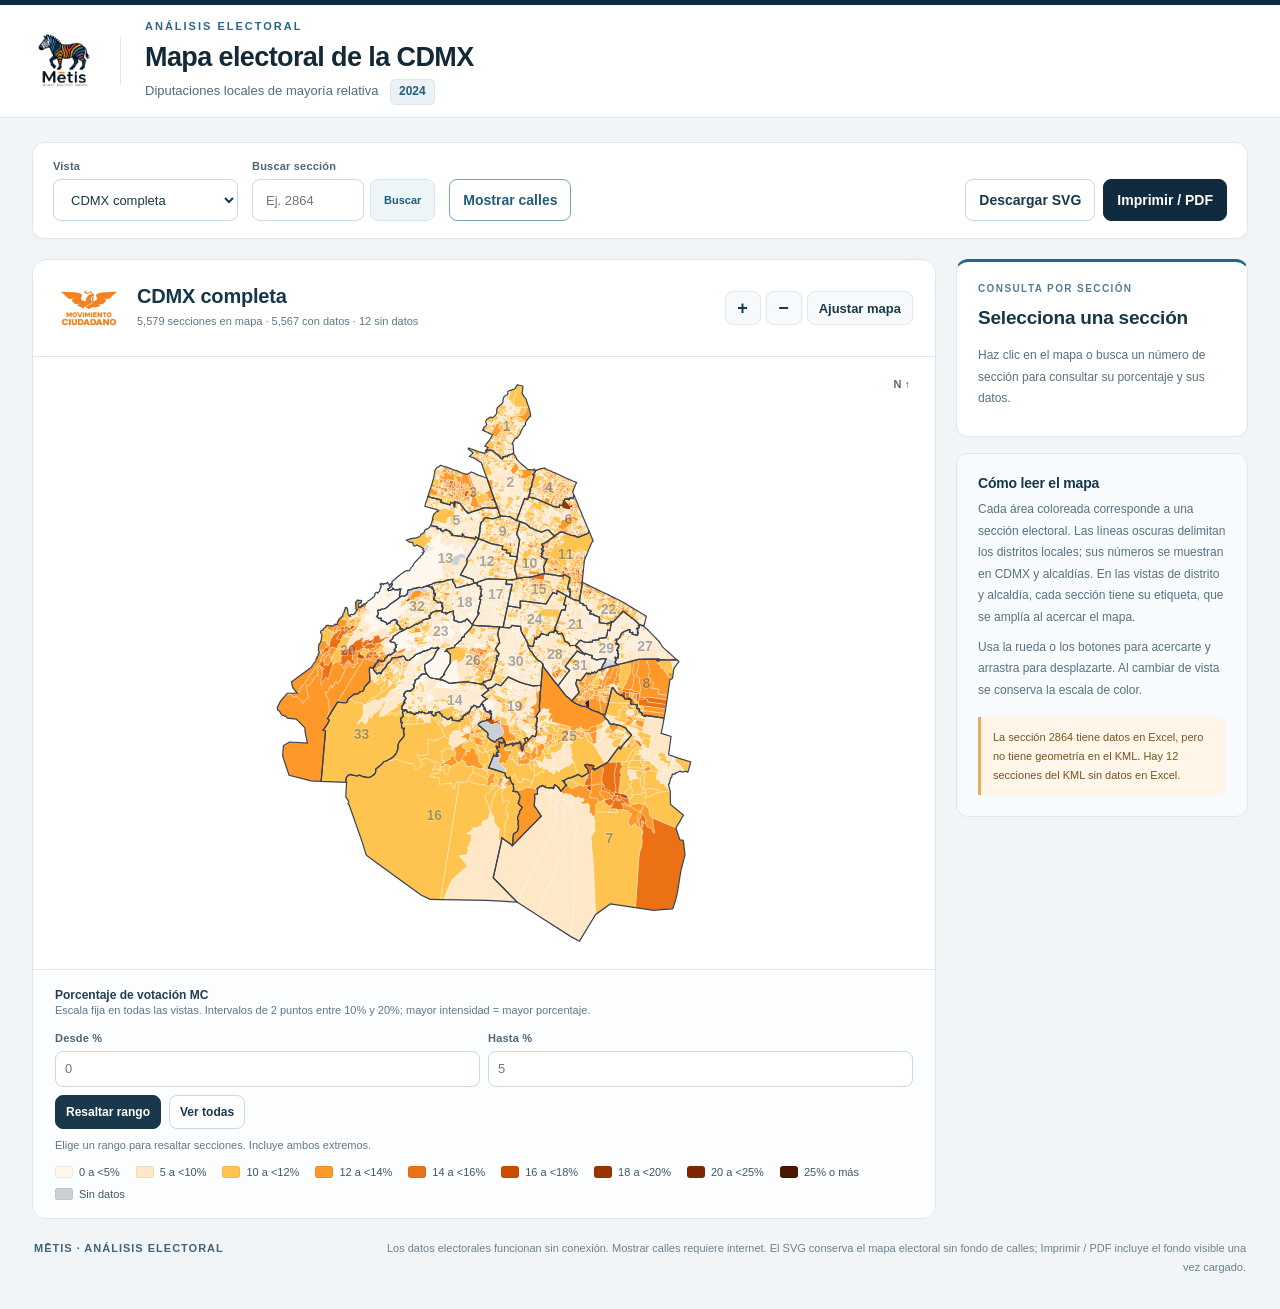
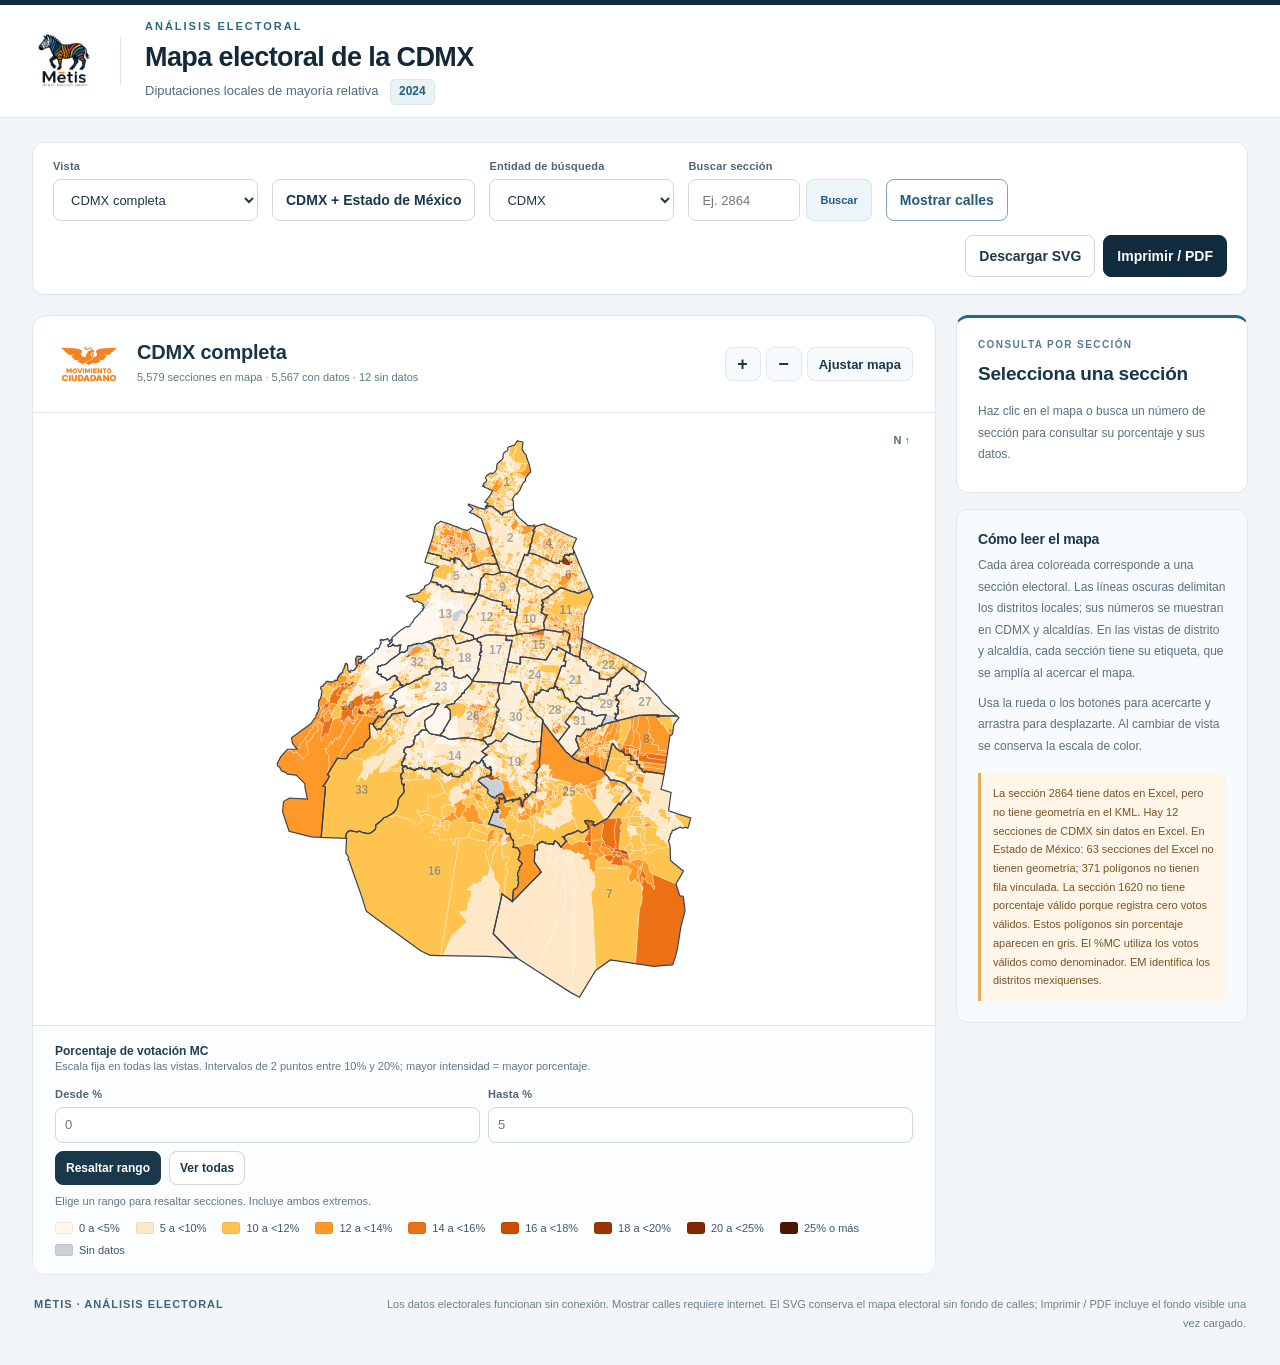
